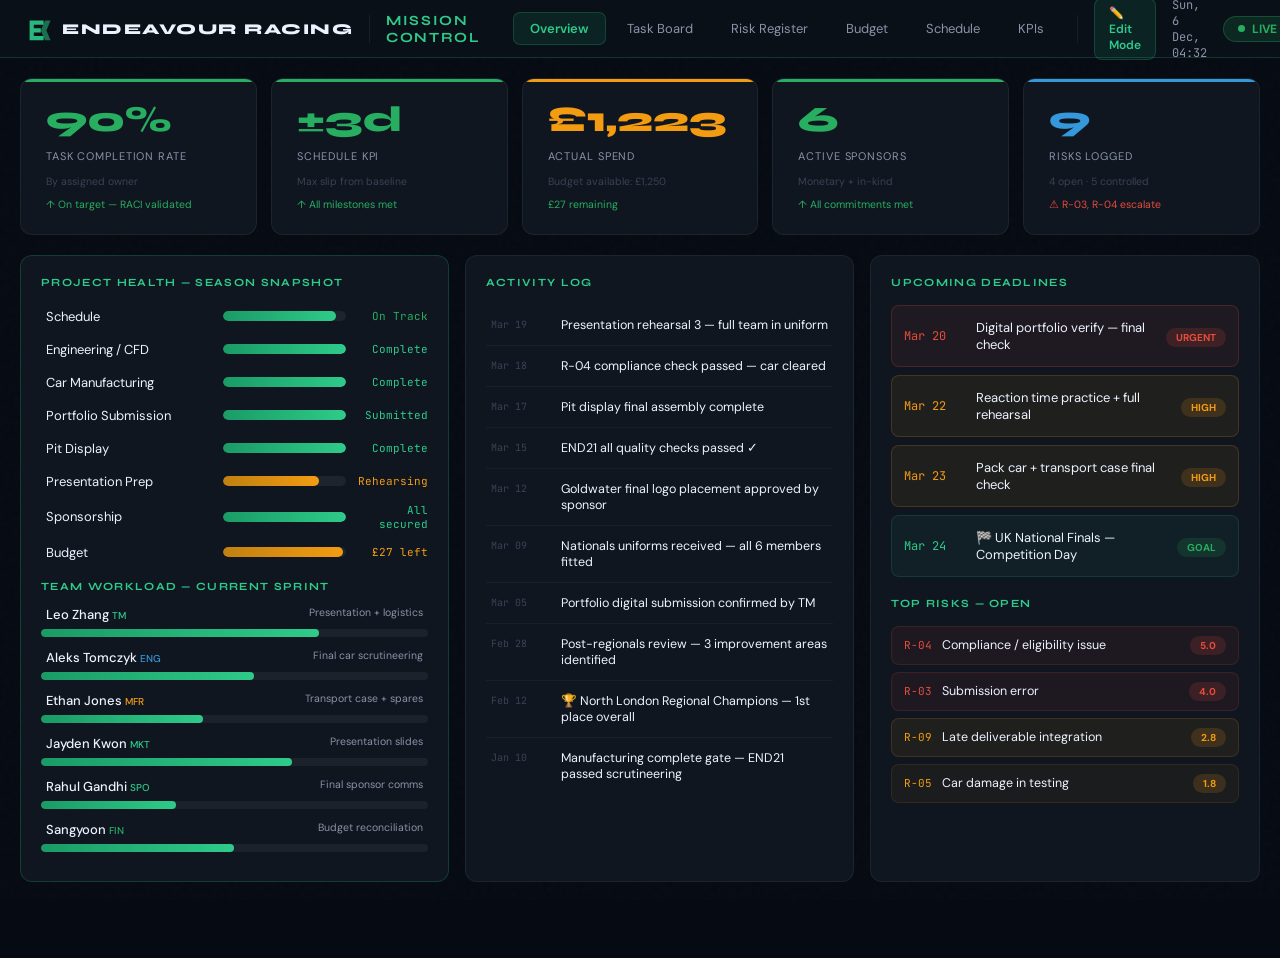
==== index.html @ 79a72d79 "Initial commit: Mission Control dashboard for Endeavour Racing" ====
<!DOCTYPE html>
<html lang="en">
<head>
<meta charset="UTF-8">
<meta name="viewport" content="width=device-width, initial-scale=1.0">
<meta name="description" content="Mission Control dashboard for Endeavour Racing — project management, task board, risk register, budget, and KPI tracking.">
<title>Mission Control — Endeavour Racing</title>
<link href="https://fonts.googleapis.com/css2?family=Syne:wght@400;600;700;800&family=JetBrains+Mono:wght@400;500;600&family=DM+Sans:wght@300;400;500&display=swap" rel="stylesheet">
<style>
  :root {
    --bg:#060a12;--bg2:#0a1018;--bg3:#0f1620;--bg4:#131e2a;
    --teal:#2ecb8a;--teal2:#1a9b66;--teal3:#0d6644;
    --dim:rgba(46,203,138,0.1);--glow:rgba(46,203,138,0.22);
    --border:rgba(46,203,138,0.2);--b2:rgba(255,255,255,0.06);
    --white:#edf2ff;--grey:#8a93a8;--grey2:#3a4255;
    --red:#e74c3c;--yellow:#f39c12;--green:#27ae60;--blue:#3498db;
    --mono:'JetBrains Mono',monospace;
    --edit-bg:rgba(46,203,138,0.06);
    --edit-border:rgba(46,203,138,0.25);
  }
  *{margin:0;padding:0;box-sizing:border-box}
  body{background:var(--bg);font-family:'DM Sans',sans-serif;color:var(--white);min-height:100vh;overflow-x:hidden}

  /* ── NOISE ── */
  body::before{content:'';position:fixed;inset:0;background:url("data:image/svg+xml,%3Csvg viewBox='0 0 200 200' xmlns='http://www.w3.org/2000/svg'%3E%3Cfilter id='n'%3E%3CfeTurbulence type='fractalNoise' baseFrequency='0.8' numOctaves='4'/%3E%3C/filter%3E%3Crect width='100%25' height='100%25' filter='url(%23n)' opacity='0.018'/%3E%3C/svg%3E");pointer-events:none;z-index:0}

  /* ── TOP BAR ── */
  .topbar{position:fixed;top:0;left:0;right:0;z-index:200;height:58px;background:var(--bg2);border-bottom:1px solid var(--border);display:flex;align-items:center;padding:0 24px;gap:16px}
  .logo{display:flex;align-items:center;gap:10px;font-family:'Syne',sans-serif;font-weight:800;font-size:15px;letter-spacing:.1em;color:var(--white);text-transform:uppercase;flex-shrink:0}
  .logo svg{width:28px;height:28px}
  .divider{width:1px;height:28px;background:var(--b2);flex-shrink:0}
  .mc-title{font-family:'Syne',sans-serif;font-size:14px;font-weight:700;color:var(--teal);letter-spacing:.12em;text-transform:uppercase}
  .spacer{flex:1}
  .live-badge{display:flex;align-items:center;gap:7px;background:rgba(39,174,96,0.15);border:1px solid rgba(39,174,96,0.3);border-radius:20px;padding:4px 14px;font-size:12px;font-weight:700;color:#27ae60}
  .live-dot{width:7px;height:7px;border-radius:50%;background:#27ae60;animation:pulse 1.4s infinite}
  @keyframes pulse{0%,100%{opacity:1;transform:scale(1)}50%{opacity:.5;transform:scale(1.3)}}
  .edit-toggle{display:flex;align-items:center;gap:8px;background:rgba(46,203,138,0.1);border:1px solid var(--border);border-radius:8px;padding:6px 14px;cursor:pointer;font-size:12px;font-weight:600;color:var(--teal);transition:all .2s}
  .edit-toggle:hover{background:rgba(46,203,138,0.2)}
  .edit-toggle.active{background:rgba(46,203,138,0.25);border-color:var(--teal)}
  .clock{font-family:var(--mono);font-size:12px;color:var(--grey)}

  /* tab nav */
  .tabs{display:flex;gap:4px}
  .tab{padding:7px 16px;border-radius:7px;border:1px solid transparent;background:none;color:var(--grey);font-family:'DM Sans',sans-serif;font-size:13px;cursor:pointer;transition:all .18s;white-space:nowrap}
  .tab.active{background:var(--dim);border-color:var(--border);color:var(--teal);font-weight:600}
  .tab:hover:not(.active){color:var(--white)}

  /* ── MAIN ── */
  .main{margin-top:58px;padding:20px;min-height:calc(100vh - 58px);position:relative;z-index:1}
  .panel{display:none}
  .panel.active{display:block}

  /* ── CARD ── */
  .card{background:var(--bg3);border:1px solid var(--b2);border-radius:12px;padding:20px}
  .card.hl{border-color:var(--border)}
  .card-title{font-family:'Syne',sans-serif;font-size:11px;font-weight:700;letter-spacing:.12em;text-transform:uppercase;color:var(--teal);margin-bottom:16px}

  /* ── EDITABLE FIELDS ── */
  .editable{outline:none;transition:background .15s,border-color .15s;border-radius:4px;padding:2px 4px;border:1px solid transparent}
  body.edit-mode .editable{background:var(--edit-bg);border-color:var(--edit-border);cursor:text}
  body.edit-mode .editable:focus{background:rgba(46,203,138,0.12);border-color:var(--teal);box-shadow:0 0 0 2px rgba(46,203,138,0.15)}
  .editable:empty:before{content:attr(data-placeholder);opacity:.35;pointer-events:none}

  /* ── KPI CARDS ── */
  .kpi-strip{display:grid;grid-template-columns:repeat(5,1fr);gap:14px;margin-bottom:20px}
  .kpi{background:var(--bg3);border:1px solid var(--b2);border-radius:12px;padding:20px;position:relative;overflow:hidden}
  .kpi::before{content:'';position:absolute;top:0;left:0;right:0;height:3px;background:var(--teal)}
  .kpi.warn::before{background:var(--yellow)}
  .kpi.alert::before{background:var(--red)}
  .kpi.ok::before{background:var(--green)}
  .kpi.blue::before{background:var(--blue)}
  .kpi-val{font-family:'Syne',sans-serif;font-size:clamp(28px,2.8vw,40px);font-weight:800;color:var(--teal);line-height:1}
  .kpi.warn .kpi-val{color:var(--yellow)}
  .kpi.alert .kpi-val{color:var(--red)}
  .kpi.ok .kpi-val{color:var(--green)}
  .kpi.blue .kpi-val{color:var(--blue)}
  .kpi-label{font-size:11px;color:var(--grey);text-transform:uppercase;letter-spacing:.08em;margin-top:5px}
  .kpi-sub{font-size:10.5px;color:var(--grey2);margin-top:6px}
  .kpi-trend{font-size:10.5px;margin-top:4px}
  .up{color:var(--green)}.down{color:var(--red)}

  /* ── OVERVIEW GRID ── */
  .ov-grid{display:grid;grid-template-columns:1.1fr 1fr 1fr;gap:16px}

  /* progress row */
  .prog-row{display:flex;align-items:center;gap:12px;margin-bottom:10px}
  .prog-label{font-size:13px;color:var(--white);width:170px;flex-shrink:0}
  .prog-track{flex:1;height:10px;background:rgba(255,255,255,0.06);border-radius:5px;overflow:hidden}
  .prog-fill{height:100%;border-radius:5px;background:linear-gradient(90deg,var(--teal2),var(--teal));transition:width .3s}
  .prog-fill.warn{background:linear-gradient(90deg,#c08010,var(--yellow))}
  .prog-fill.full{background:linear-gradient(90deg,var(--teal2),var(--teal))}
  .prog-val{font-family:var(--mono);font-size:11px;color:var(--teal);width:70px;text-align:right;flex-shrink:0}

  /* activity log */
  .log-entry{display:flex;gap:12px;padding:9px 0;border-bottom:1px solid rgba(255,255,255,0.04)}
  .log-entry:last-child{border-bottom:none}
  .log-date{font-family:var(--mono);font-size:10px;color:var(--grey2);width:58px;flex-shrink:0;margin-top:1px}
  .log-text{font-size:12.5px;color:var(--white)}

  /* workload */
  .wl-row{margin-bottom:9px}
  .wl-top{display:flex;justify-content:space-between;margin-bottom:3px}
  .wl-name{font-size:13px;color:var(--white);font-weight:500}
  .wl-task{font-size:10.5px;color:var(--grey)}
  .wl-bar{height:8px;background:rgba(255,255,255,0.05);border-radius:4px;overflow:hidden}
  .wl-fill{height:100%;border-radius:4px;background:linear-gradient(90deg,var(--teal2),var(--teal))}

  /* ── TASK BOARD ── */
  .task-board{display:grid;grid-template-columns:repeat(4,1fr);gap:14px}
  .col-head{display:flex;align-items:center;gap:9px;margin-bottom:12px}
  .col-dot{width:9px;height:9px;border-radius:50%;flex-shrink:0}
  .col-name{font-family:'Syne',sans-serif;font-size:11px;font-weight:700;letter-spacing:.1em;text-transform:uppercase;color:var(--grey)}
  .col-cnt{margin-left:auto;font-size:10px;color:var(--grey2);background:rgba(255,255,255,0.05);padding:2px 8px;border-radius:10px}
  .task-col{background:rgba(255,255,255,0.02);border-radius:10px;padding:14px}
  .task-card{background:var(--bg3);border:1px solid var(--b2);border-radius:8px;padding:12px 14px;margin-bottom:8px;transition:border-color .15s,transform .1s}
  .task-card:hover{border-color:var(--border);transform:translateY(-1px)}
  .task-card:last-child{margin-bottom:0}
  .task-title{font-size:13px;color:var(--white);font-weight:500;margin-bottom:7px;line-height:1.3}
  .task-meta{display:flex;align-items:center;gap:6px;flex-wrap:wrap}
  .t-tag{font-size:10px;padding:2px 8px;border-radius:20px;font-weight:600}
  .t-eng{background:rgba(52,152,219,0.15);color:#3498db}
  .t-ent{background:rgba(46,203,138,0.12);color:var(--teal)}
  .t-des{background:rgba(155,89,182,0.15);color:#9b59b6}
  .t-mfr{background:rgba(243,156,18,0.15);color:#f39c12}
  .t-pres{background:rgba(231,76,60,0.12);color:#e74c3c}
  .t-owner{font-size:10.5px;color:var(--teal)}
  .t-date{font-family:var(--mono);font-size:9.5px;color:var(--grey2)}
  .t-pri{width:7px;height:7px;border-radius:50%;margin-left:auto;flex-shrink:0}
  .p-h{background:var(--red)}.p-m{background:var(--yellow)}.p-l{background:var(--green)}

  /* add task btn */
  .add-task{display:none;width:100%;padding:9px;background:rgba(46,203,138,0.06);border:1px dashed rgba(46,203,138,0.3);border-radius:7px;color:rgba(46,203,138,0.6);font-size:12px;cursor:pointer;text-align:center;transition:all .15s;margin-top:6px}
  .add-task:hover{background:rgba(46,203,138,0.12);color:var(--teal)}
  body.edit-mode .add-task{display:block}
  body.edit-mode .task-card{cursor:pointer}
  body.edit-mode .task-card:hover::after{content:'✏️';position:absolute;top:8px;right:8px;font-size:11px}
  body.edit-mode .task-card{position:relative}

  /* ── RISK TABLE ── */
  .risk-tbl{width:100%;border-collapse:collapse;font-size:13px}
  .risk-tbl th{padding:10px 12px;text-align:left;font-family:'Syne',sans-serif;font-size:10px;letter-spacing:.1em;text-transform:uppercase;color:var(--grey);border-bottom:1px solid var(--border)}
  .risk-tbl td{padding:11px 12px;border-bottom:1px solid rgba(255,255,255,0.04);vertical-align:middle}
  .risk-tbl tr:last-child td{border-bottom:none}
  .risk-tbl tr:hover td{background:rgba(255,255,255,0.02)}
  .rpill{display:inline-flex;align-items:center;padding:3px 10px;border-radius:20px;font-size:11px;font-weight:700}
  .rh{background:rgba(231,76,60,0.15);color:var(--red)}
  .rm{background:rgba(243,156,18,0.15);color:var(--yellow)}
  .rl{background:rgba(39,174,96,0.15);color:var(--green)}
  .spill{font-size:10.5px;padding:3px 9px;border-radius:20px;font-weight:600}
  .sc{background:rgba(39,174,96,0.12);color:var(--green)}
  .sm{background:rgba(243,156,18,0.12);color:var(--yellow)}
  .so{background:rgba(231,76,60,0.12);color:var(--red)}
  .risk-tbl td.owner{font-size:12px;color:var(--white)}
  .risk-tbl td.desc{font-size:11.5px;color:var(--grey)}

  /* ── BUDGET ── */
  .budget-grid{display:grid;grid-template-columns:1fr 1fr;gap:16px}
  .bud-tbl{width:100%;border-collapse:collapse;font-size:13px}
  .bud-tbl th{padding:9px 10px;text-align:left;font-family:'Syne',sans-serif;font-size:10px;letter-spacing:.1em;text-transform:uppercase;color:var(--grey);border-bottom:1px solid var(--border)}
  .bud-tbl td{padding:10px 10px;border-bottom:1px solid rgba(255,255,255,0.04);color:var(--white)}
  .bud-tbl tr:last-child td{border-bottom:none}
  .bud-tbl tr:hover td{background:rgba(255,255,255,0.02)}
  .bud-tbl .mono{font-family:var(--mono);font-size:12px}
  .bar-t{height:9px;background:rgba(255,255,255,0.05);border-radius:4px;overflow:hidden;margin-top:5px}
  .bar-f{height:100%;border-radius:4px;background:linear-gradient(90deg,var(--teal2),var(--teal))}

  /* sponsor cards */
  .spon-grid{display:grid;grid-template-columns:1fr 1fr 1fr;gap:12px}
  .spon-card{background:rgba(255,255,255,0.04);border:1px solid var(--b2);border-radius:9px;padding:14px;display:flex;justify-content:space-between;align-items:flex-start}

  /* ── SCHEDULE ── */
  .sch-row{display:flex;align-items:center;gap:10px;margin-bottom:7px}
  .sch-label{font-size:12px;color:var(--grey);width:180px;flex-shrink:0;text-align:right}
  .sch-track{flex:1;height:16px;background:rgba(255,255,255,0.04);border-radius:5px;position:relative;overflow:visible}
  .sch-bar{height:100%;border-radius:5px;position:absolute;top:0;display:flex;align-items:center;padding:0 7px}
  .sch-bar-txt{font-size:9.5px;color:rgba(0,0,0,0.65);font-weight:700;white-space:nowrap;overflow:hidden}
  .sch-now{position:absolute;top:0;bottom:0;width:2px;background:rgba(231,76,60,0.8);z-index:10}
  .sch-now::before{content:'TODAY';position:absolute;top:-16px;left:3px;font-size:8px;color:var(--red);font-weight:700;font-family:var(--mono)}
  .ms-dot{position:absolute;top:50%;transform:translate(-50%,-50%);width:11px;height:11px;border-radius:50%;z-index:5;border:2px solid var(--bg)}
  .month-strip{display:flex;padding-left:190px;margin-bottom:6px;margin-top:2px}
  .m-lbl{flex:1;font-size:9.5px;color:var(--grey2);text-align:center}

  /* milestone row */
  .ms-strip{display:grid;grid-template-columns:repeat(5,1fr);gap:12px;margin-top:16px}
  .ms-card{text-align:center;padding:14px;background:var(--bg3);border:1px solid var(--b2);border-radius:10px;border-top:3px solid var(--teal)}
  .ms-card.done{border-top-color:var(--green)}
  .ms-card.now{border-top-color:var(--yellow);background:rgba(243,156,18,0.05)}
  .ms-label{font-size:9.5px;color:var(--teal);font-weight:700;letter-spacing:.1em;text-transform:uppercase}
  .ms-card.done .ms-label{color:var(--green)}
  .ms-card.now .ms-label{color:var(--yellow)}
  .ms-date{font-family:'Syne',sans-serif;font-size:18px;font-weight:800;color:var(--white);margin-top:4px}
  .ms-sub{font-size:10px;color:var(--grey);margin-top:3px}

  /* KPI detail */
  .kpi-det-grid{display:grid;grid-template-columns:1fr 1fr 1fr;gap:14px;margin-bottom:16px}
  .kpi-det{background:var(--bg3);border:1px solid var(--b2);border-radius:12px;padding:20px}

  /* SMART grid */
  .smart-grid{display:grid;grid-template-columns:repeat(5,1fr);gap:10px}
  .smart-card{text-align:center;padding:16px 10px;background:rgba(46,203,138,0.06);border-radius:9px;border:1px solid var(--border)}
  .smart-letter{font-family:'Syne',sans-serif;font-size:30px;font-weight:800;color:var(--teal)}

  /* scrollbar */
  ::-webkit-scrollbar{width:4px}
  ::-webkit-scrollbar-track{background:transparent}
  ::-webkit-scrollbar-thumb{background:var(--grey2);border-radius:2px}

  /* edit mode indicator */
  .edit-banner{display:none;position:fixed;bottom:0;left:0;right:0;z-index:300;background:rgba(46,203,138,0.18);border-top:1px solid var(--border);padding:10px 24px;font-size:12px;color:var(--teal);font-weight:600;text-align:center}
  body.edit-mode .edit-banner{display:block}

  /* modal */
  .modal-backdrop{display:none;position:fixed;inset:0;background:rgba(0,0,0,0.7);z-index:500;align-items:center;justify-content:center}
  .modal-backdrop.open{display:flex}
  .modal{background:var(--bg3);border:1px solid var(--border);border-radius:14px;padding:28px;width:500px;max-width:90vw}
  .modal h3{font-family:'Syne',sans-serif;font-size:18px;font-weight:800;margin-bottom:20px;color:var(--white)}
  .modal label{display:block;font-size:11px;color:var(--grey);text-transform:uppercase;letter-spacing:.1em;margin-bottom:5px;margin-top:14px}
  .modal input,.modal select,.modal textarea{width:100%;background:rgba(255,255,255,0.06);border:1px solid var(--b2);border-radius:7px;color:var(--white);padding:10px 12px;font-size:13px;font-family:'DM Sans',sans-serif;outline:none;transition:border-color .15s}
  .modal input:focus,.modal select:focus,.modal textarea:focus{border-color:var(--teal)}
  .modal select option{background:var(--bg3)}
  .modal-btns{display:flex;gap:10px;margin-top:22px;justify-content:flex-end}
  .btn{padding:9px 20px;border-radius:8px;font-size:13px;font-weight:600;cursor:pointer;border:none;transition:all .18s}
  .btn-teal{background:rgba(46,203,138,0.2);border:1px solid var(--border);color:var(--teal)}
  .btn-teal:hover{background:rgba(46,203,138,0.35)}
  .btn-grey{background:rgba(255,255,255,0.06);border:1px solid var(--b2);color:var(--grey)}
  .btn-grey:hover{color:var(--white)}
  .btn-red{background:rgba(231,76,60,0.12);border:1px solid rgba(231,76,60,0.25);color:var(--red)}
  .btn-red:hover{background:rgba(231,76,60,0.25)}

  @keyframes fadeIn{from{opacity:0;transform:translateY(8px)}to{opacity:1;transform:translateY(0)}}
  .panel.active{animation:fadeIn .22s ease}
</style>
</head>
<body>

<!-- ── TOP BAR ── -->
<div class="topbar">
  <div class="logo">
    <svg viewBox="0 0 40 40" fill="none"><path d="M8 8 L28 8 L28 14 L14 14 L14 19 L24 19 L24 25 L14 25 L14 30 L28 30 L28 36 L8 36 Z" fill="#2ecb8a" opacity=".9"/><path d="M30 8 L38 8 L32 22 L38 36 L30 36 L24 22 Z" fill="#2ecb8a" opacity=".5"/></svg>
    Endeavour Racing
  </div>
  <div class="divider"></div>
  <div class="mc-title">Mission Control</div>
  <div class="spacer"></div>
  <div class="tabs">
    <button class="tab active" onclick="showPanel('overview',this)">Overview</button>
    <button class="tab" onclick="showPanel('tasks',this)">Task Board</button>
    <button class="tab" onclick="showPanel('risks',this)">Risk Register</button>
    <button class="tab" onclick="showPanel('budget',this)">Budget</button>
    <button class="tab" onclick="showPanel('schedule',this)">Schedule</button>
    <button class="tab" onclick="showPanel('kpis',this)">KPIs</button>
  </div>
  <div class="divider"></div>
  <div class="edit-toggle" id="editToggle" onclick="toggleEdit()">✏️ Edit Mode</div>
  <div class="clock" id="clock">—</div>
  <div class="live-badge"><div class="live-dot"></div> LIVE</div>
</div>

<!-- ── MAIN ── -->
<div class="main">

<!-- ═══ OVERVIEW ═══ -->
<div class="panel active" id="panel-overview">

  <!-- KPI strip -->
  <div class="kpi-strip">
    <div class="kpi ok">
      <div class="kpi-val editable" contenteditable="false" data-placeholder="90%">90%</div>
      <div class="kpi-label editable" contenteditable="false" data-placeholder="KPI name">Task Completion Rate</div>
      <div class="kpi-sub editable" contenteditable="false" data-placeholder="sub-detail">By assigned owner</div>
      <div class="kpi-trend up editable" contenteditable="false">↑ On target — RACI validated</div>
    </div>
    <div class="kpi ok">
      <div class="kpi-val editable" contenteditable="false" data-placeholder="±3d">±3d</div>
      <div class="kpi-label editable" contenteditable="false">Schedule KPI</div>
      <div class="kpi-sub editable" contenteditable="false">Max slip from baseline</div>
      <div class="kpi-trend up editable" contenteditable="false">↑ All milestones met</div>
    </div>
    <div class="kpi warn">
      <div class="kpi-val editable" contenteditable="false">£1,223</div>
      <div class="kpi-label editable" contenteditable="false">Actual Spend</div>
      <div class="kpi-sub editable" contenteditable="false">Budget available: £1,250</div>
      <div class="kpi-trend up editable" contenteditable="false">£27 remaining</div>
    </div>
    <div class="kpi ok">
      <div class="kpi-val editable" contenteditable="false">6</div>
      <div class="kpi-label editable" contenteditable="false">Active Sponsors</div>
      <div class="kpi-sub editable" contenteditable="false">Monetary + in-kind</div>
      <div class="kpi-trend up editable" contenteditable="false">↑ All commitments met</div>
    </div>
    <div class="kpi blue">
      <div class="kpi-val editable" contenteditable="false">9</div>
      <div class="kpi-label editable" contenteditable="false">Risks Logged</div>
      <div class="kpi-sub editable" contenteditable="false">4 open · 5 controlled</div>
      <div class="kpi-trend down editable" contenteditable="false">⚠ R-03, R-04 escalate</div>
    </div>
  </div>

  <div class="ov-grid">

    <!-- Project health -->
    <div class="card hl">
      <div class="card-title">Project Health — Season Snapshot</div>
      <div class="prog-row"><div class="prog-label editable" contenteditable="false">Schedule</div><div class="prog-track"><div class="prog-fill" style="width:92%"></div></div><div class="prog-val" style="color:var(--green)">On Track</div></div>
      <div class="prog-row"><div class="prog-label editable" contenteditable="false">Engineering / CFD</div><div class="prog-track"><div class="prog-fill" style="width:100%"></div></div><div class="prog-val">Complete</div></div>
      <div class="prog-row"><div class="prog-label editable" contenteditable="false">Car Manufacturing</div><div class="prog-track"><div class="prog-fill" style="width:100%"></div></div><div class="prog-val">Complete</div></div>
      <div class="prog-row"><div class="prog-label editable" contenteditable="false">Portfolio Submission</div><div class="prog-track"><div class="prog-fill" style="width:100%"></div></div><div class="prog-val">Submitted</div></div>
      <div class="prog-row"><div class="prog-label editable" contenteditable="false">Pit Display</div><div class="prog-track"><div class="prog-fill" style="width:100%"></div></div><div class="prog-val">Complete</div></div>
      <div class="prog-row"><div class="prog-label editable" contenteditable="false">Presentation Prep</div><div class="prog-track"><div class="prog-fill warn" style="width:78%"></div></div><div class="prog-val" style="color:var(--yellow)">Rehearsing</div></div>
      <div class="prog-row"><div class="prog-label editable" contenteditable="false">Sponsorship</div><div class="prog-track"><div class="prog-fill" style="width:100%"></div></div><div class="prog-val">All secured</div></div>
      <div class="prog-row"><div class="prog-label editable" contenteditable="false">Budget</div><div class="prog-track"><div class="prog-fill warn" style="width:97.8%"></div></div><div class="prog-val" style="color:var(--yellow)">£27 left</div></div>
      <div style="margin-top:16px">
        <div class="card-title" style="margin-bottom:10px">Team Workload — Current Sprint</div>
        <div class="wl-row"><div class="wl-top"><span class="wl-name editable" contenteditable="false">Leo Zhang <span style="font-size:10px;color:var(--teal)">TM</span></span><span class="wl-task editable" contenteditable="false">Presentation + logistics</span></div><div class="wl-bar"><div class="wl-fill" style="width:72%"></div></div></div>
        <div class="wl-row"><div class="wl-top"><span class="wl-name editable" contenteditable="false">Aleks Tomczyk <span style="font-size:10px;color:var(--blue)">ENG</span></span><span class="wl-task editable" contenteditable="false">Final car scrutineering</span></div><div class="wl-bar"><div class="wl-fill" style="width:55%"></div></div></div>
        <div class="wl-row"><div class="wl-top"><span class="wl-name editable" contenteditable="false">Ethan Jones <span style="font-size:10px;color:var(--yellow)">MFR</span></span><span class="wl-task editable" contenteditable="false">Transport case + spares</span></div><div class="wl-bar"><div class="wl-fill" style="width:42%"></div></div></div>
        <div class="wl-row"><div class="wl-top"><span class="wl-name editable" contenteditable="false">Jayden Kwon <span style="font-size:10px;color:var(--teal)">MKT</span></span><span class="wl-task editable" contenteditable="false">Presentation slides</span></div><div class="wl-bar"><div class="wl-fill" style="width:65%"></div></div></div>
        <div class="wl-row"><div class="wl-top"><span class="wl-name editable" contenteditable="false">Rahul Gandhi <span style="font-size:10px;color:var(--teal)">SPO</span></span><span class="wl-task editable" contenteditable="false">Final sponsor comms</span></div><div class="wl-bar"><div class="wl-fill" style="width:35%"></div></div></div>
        <div class="wl-row"><div class="wl-top"><span class="wl-name editable" contenteditable="false">Sangyoon <span style="font-size:10px;color:var(--green)">FIN</span></span><span class="wl-task editable" contenteditable="false">Budget reconciliation</span></div><div class="wl-bar"><div class="wl-fill" style="width:50%"></div></div></div>
      </div>
    </div>

    <!-- Activity Log -->
    <div class="card">
      <div style="display:flex;align-items:center;justify-content:space-between;margin-bottom:16px">
        <div class="card-title" style="margin-bottom:0">Activity Log</div>
        <button class="btn btn-teal" onclick="addLogEntry()" id="addLogBtn" style="display:none;padding:5px 12px;font-size:11px">+ Add Entry</button>
      </div>
      <div id="logEntries">
        <div class="log-entry"><div class="log-date editable" contenteditable="false">Mar 19</div><div class="log-text editable" contenteditable="false">Presentation rehearsal 3 — full team in uniform</div></div>
        <div class="log-entry"><div class="log-date editable" contenteditable="false">Mar 18</div><div class="log-text editable" contenteditable="false">R-04 compliance check passed — car cleared</div></div>
        <div class="log-entry"><div class="log-date editable" contenteditable="false">Mar 17</div><div class="log-text editable" contenteditable="false">Pit display final assembly complete</div></div>
        <div class="log-entry"><div class="log-date editable" contenteditable="false">Mar 15</div><div class="log-text editable" contenteditable="false">END21 all quality checks passed ✓</div></div>
        <div class="log-entry"><div class="log-date editable" contenteditable="false">Mar 12</div><div class="log-text editable" contenteditable="false">Goldwater final logo placement approved by sponsor</div></div>
        <div class="log-entry"><div class="log-date editable" contenteditable="false">Mar 09</div><div class="log-text editable" contenteditable="false">Nationals uniforms received — all 6 members fitted</div></div>
        <div class="log-entry"><div class="log-date editable" contenteditable="false">Mar 05</div><div class="log-text editable" contenteditable="false">Portfolio digital submission confirmed by TM</div></div>
        <div class="log-entry"><div class="log-date editable" contenteditable="false">Feb 28</div><div class="log-text editable" contenteditable="false">Post-regionals review — 3 improvement areas identified</div></div>
        <div class="log-entry"><div class="log-date editable" contenteditable="false">Feb 12</div><div class="log-text editable" contenteditable="false">🏆 North London Regional Champions — 1st place overall</div></div>
        <div class="log-entry"><div class="log-date editable" contenteditable="false">Jan 10</div><div class="log-text editable" contenteditable="false">Manufacturing complete gate — END21 passed scrutineering</div></div>
      </div>
    </div>

    <!-- Upcoming + Recent risks -->
    <div class="card">
      <div class="card-title">Upcoming Deadlines</div>
      <div style="display:flex;flex-direction:column;gap:8px;margin-bottom:20px" id="deadlines">
        <div style="display:flex;align-items:center;gap:12px;padding:10px 12px;background:rgba(231,76,60,0.08);border:1px solid rgba(231,76,60,0.2);border-radius:8px">
          <div style="font-family:var(--mono);font-size:12px;color:var(--red);width:55px;flex-shrink:0">Mar 20</div>
          <div class="editable" contenteditable="false" style="font-size:13px;color:var(--white)">Digital portfolio verify — final check</div>
          <div style="margin-left:auto;flex-shrink:0"><span class="rpill rh" style="font-size:10px">URGENT</span></div>
        </div>
        <div style="display:flex;align-items:center;gap:12px;padding:10px 12px;background:rgba(243,156,18,0.07);border:1px solid rgba(243,156,18,0.18);border-radius:8px">
          <div style="font-family:var(--mono);font-size:12px;color:var(--yellow);width:55px;flex-shrink:0">Mar 22</div>
          <div class="editable" contenteditable="false" style="font-size:13px;color:var(--white)">Reaction time practice + full rehearsal</div>
          <div style="margin-left:auto;flex-shrink:0"><span class="rpill rm" style="font-size:10px">HIGH</span></div>
        </div>
        <div style="display:flex;align-items:center;gap:12px;padding:10px 12px;background:rgba(243,156,18,0.07);border:1px solid rgba(243,156,18,0.18);border-radius:8px">
          <div style="font-family:var(--mono);font-size:12px;color:var(--yellow);width:55px;flex-shrink:0">Mar 23</div>
          <div class="editable" contenteditable="false" style="font-size:13px;color:var(--white)">Pack car + transport case final check</div>
          <div style="margin-left:auto;flex-shrink:0"><span class="rpill rm" style="font-size:10px">HIGH</span></div>
        </div>
        <div style="display:flex;align-items:center;gap:12px;padding:10px 12px;background:rgba(46,203,138,0.06);border:1px solid rgba(46,203,138,0.15);border-radius:8px">
          <div style="font-family:var(--mono);font-size:12px;color:var(--teal);width:55px;flex-shrink:0">Mar 24</div>
          <div class="editable" contenteditable="false" style="font-size:13px;color:var(--white)">🏁 UK National Finals — Competition Day</div>
          <div style="margin-left:auto;flex-shrink:0"><span class="rpill rl" style="font-size:10px">GOAL</span></div>
        </div>
      </div>
      <div class="card-title">Top Risks — Open</div>
      <div style="display:flex;flex-direction:column;gap:7px">
        <div style="display:flex;align-items:center;gap:10px;padding:9px 12px;background:rgba(231,76,60,0.07);border:1px solid rgba(231,76,60,0.15);border-radius:8px"><span style="font-family:var(--mono);font-size:11px;color:var(--red)">R-04</span><span style="font-size:12.5px;color:var(--white)">Compliance / eligibility issue</span><span class="rpill rh" style="margin-left:auto;font-size:10px">5.0</span></div>
        <div style="display:flex;align-items:center;gap:10px;padding:9px 12px;background:rgba(231,76,60,0.07);border:1px solid rgba(231,76,60,0.15);border-radius:8px"><span style="font-family:var(--mono);font-size:11px;color:var(--red)">R-03</span><span style="font-size:12.5px;color:var(--white)">Submission error</span><span class="rpill rh" style="margin-left:auto;font-size:10px">4.0</span></div>
        <div style="display:flex;align-items:center;gap:10px;padding:9px 12px;background:rgba(243,156,18,0.07);border:1px solid rgba(243,156,18,0.15);border-radius:8px"><span style="font-family:var(--mono);font-size:11px;color:var(--yellow)">R-09</span><span style="font-size:12.5px;color:var(--white)">Late deliverable integration</span><span class="rpill rm" style="margin-left:auto;font-size:10px">2.8</span></div>
        <div style="display:flex;align-items:center;gap:10px;padding:9px 12px;background:rgba(243,156,18,0.05);border:1px solid rgba(243,156,18,0.1);border-radius:8px"><span style="font-family:var(--mono);font-size:11px;color:var(--yellow)">R-05</span><span style="font-size:12.5px;color:var(--white)">Car damage in testing</span><span class="rpill rm" style="margin-left:auto;font-size:10px">1.8</span></div>
      </div>
    </div>
  </div>
</div>

<!-- ═══ TASK BOARD ═══ -->
<div class="panel" id="panel-tasks">
  <div style="display:flex;align-items:center;justify-content:space-between;margin-bottom:16px">
    <div style="font-family:'Syne',sans-serif;font-size:18px;font-weight:800;color:var(--white)">Task Board — Nationals Sprint</div>
    <button class="btn btn-teal" onclick="openTaskModal()" id="addTaskBtn" style="display:none">+ Add Task</button>
  </div>
  <div class="task-board" id="taskBoard">
    <div class="task-col" id="col-open">
      <div class="col-head"><div class="col-dot" style="background:var(--grey2)"></div><div class="col-name">Open</div><div class="col-cnt" id="cnt-open">3</div></div>
      <div class="task-card" onclick="editTask(this)"><div class="task-title editable" contenteditable="false">Reaction time practice session</div><div class="task-meta"><span class="t-tag t-eng">Racing</span><span class="t-owner editable" contenteditable="false">All</span><span class="t-date editable" contenteditable="false">Mar 22</span><div class="t-pri p-h"></div></div></div>
      <div class="task-card" onclick="editTask(this)"><div class="task-title editable" contenteditable="false">Uniform ironing + pack for nationals</div><div class="task-meta"><span class="t-tag t-ent">Enterprise</span><span class="t-owner editable" contenteditable="false">Leo</span><span class="t-date editable" contenteditable="false">Mar 23</span><div class="t-pri p-m"></div></div></div>
      <div class="task-card" onclick="editTask(this)"><div class="task-title editable" contenteditable="false">Judges Q&A preparation — all sections</div><div class="task-meta"><span class="t-tag t-pres">Presentation</span><span class="t-owner editable" contenteditable="false">All</span><span class="t-date editable" contenteditable="false">Mar 23</span><div class="t-pri p-h"></div></div></div>
      <button class="add-task" onclick="addTask('open')">+ Add task</button>
    </div>
    <div class="task-col" id="col-progress">
      <div class="col-head"><div class="col-dot" style="background:var(--yellow)"></div><div class="col-name">In Progress</div><div class="col-cnt" id="cnt-progress">5</div></div>
      <div class="task-card" onclick="editTask(this)" style="border-color:rgba(243,156,18,0.25)"><div class="task-title editable" contenteditable="false">Presentation full-team rehearsal × 3</div><div class="task-meta"><span class="t-tag t-pres">Presentation</span><span class="t-owner editable" contenteditable="false">All</span><span class="t-date editable" contenteditable="false">Mar 22</span><div class="t-pri p-h"></div></div></div>
      <div class="task-card" onclick="editTask(this)" style="border-color:rgba(243,156,18,0.25)"><div class="task-title editable" contenteditable="false">Car transport case prep + foam insert</div><div class="task-meta"><span class="t-tag t-mfr">Manufacturing</span><span class="t-owner editable" contenteditable="false">Ethan</span><span class="t-date editable" contenteditable="false">Mar 22</span><div class="t-pri p-h"></div></div></div>
      <div class="task-card" onclick="editTask(this)" style="border-color:rgba(243,156,18,0.25)"><div class="task-title editable" contenteditable="false">Pit display final assembly + photos</div><div class="task-meta"><span class="t-tag t-des">Design</span><span class="t-owner editable" contenteditable="false">Jayden</span><span class="t-date editable" contenteditable="false">Mar 21</span><div class="t-pri p-m"></div></div></div>
      <div class="task-card" onclick="editTask(this)" style="border-color:rgba(243,156,18,0.25)"><div class="task-title editable" contenteditable="false">Final sponsor assets signed off</div><div class="task-meta"><span class="t-tag t-ent">Enterprise</span><span class="t-owner editable" contenteditable="false">Rahul</span><span class="t-date editable" contenteditable="false">Mar 20</span><div class="t-pri p-l"></div></div></div>
      <div class="task-card" onclick="editTask(this)" style="border-color:rgba(243,156,18,0.25)"><div class="task-title editable" contenteditable="false">Budget final reconciliation</div><div class="task-meta"><span class="t-tag t-ent">Finance</span><span class="t-owner editable" contenteditable="false">Sangyoon</span><span class="t-date editable" contenteditable="false">Mar 20</span><div class="t-pri p-l"></div></div></div>
      <button class="add-task" onclick="addTask('progress')">+ Add task</button>
    </div>
    <div class="task-col" id="col-review">
      <div class="col-head"><div class="col-dot" style="background:var(--blue)"></div><div class="col-name">Review</div><div class="col-cnt" id="cnt-review">2</div></div>
      <div class="task-card" onclick="editTask(this)" style="border-color:rgba(52,152,219,0.25)"><div class="task-title editable" contenteditable="false">END21 scrutineering checklist — all dimensions</div><div class="task-meta"><span class="t-tag t-eng">Engineering</span><span class="t-owner editable" contenteditable="false">Aleks</span><span class="t-date editable" contenteditable="false">Mar 20</span><div class="t-pri p-h"></div></div></div>
      <div class="task-card" onclick="editTask(this)" style="border-color:rgba(52,152,219,0.25)"><div class="task-title editable" contenteditable="false">Digital portfolio submission verify</div><div class="task-meta"><span class="t-tag t-ent">Enterprise</span><span class="t-owner editable" contenteditable="false">Leo</span><span class="t-date editable" contenteditable="false">Mar 19</span><div class="t-pri p-h"></div></div></div>
      <button class="add-task" onclick="addTask('review')">+ Add task</button>
    </div>
    <div class="task-col" id="col-done">
      <div class="col-head"><div class="col-dot" style="background:var(--green)"></div><div class="col-name">Done</div><div class="col-cnt" id="cnt-done">14</div></div>
      <div class="task-card" onclick="editTask(this)" style="opacity:.6"><div class="task-title editable" contenteditable="false">Portfolio print + bind — both copies</div><div class="task-meta"><span class="t-tag t-ent">Enterprise</span><span class="t-owner editable" contenteditable="false">Leo</span></div></div>
      <div class="task-card" onclick="editTask(this)" style="opacity:.6"><div class="task-title editable" contenteditable="false">END21 CNC car body complete</div><div class="task-meta"><span class="t-tag t-mfr">MFR</span><span class="t-owner editable" contenteditable="false">Ethan</span></div></div>
      <div class="task-card" onclick="editTask(this)" style="opacity:.6"><div class="task-title editable" contenteditable="false">CFD END21 analysis — 21 iterations</div><div class="task-meta"><span class="t-tag t-eng">Eng</span><span class="t-owner editable" contenteditable="false">Aleks</span></div></div>
      <div class="task-card" onclick="editTask(this)" style="opacity:.6"><div class="task-title editable" contenteditable="false">Goldwater logo placement approved</div><div class="task-meta"><span class="t-tag t-ent">Sponsor</span><span class="t-owner editable" contenteditable="false">Rahul</span></div></div>
      <div class="task-card" onclick="editTask(this)" style="opacity:.6"><div class="task-title editable" contenteditable="false">Nylon-12 SLS wings received + fitted</div><div class="task-meta"><span class="t-tag t-mfr">MFR</span><span class="t-owner editable" contenteditable="false">Ethan</span></div></div>
      <div class="task-card" onclick="editTask(this)" style="opacity:.6"><div class="task-title editable" contenteditable="false">Regional competition — 1st place 🏆</div><div class="task-meta"><span class="t-tag t-eng">Racing</span><span class="t-owner editable" contenteditable="false">All</span></div></div>
      <div class="task-card" onclick="editTask(this)" style="opacity:.6"><div class="task-title editable" contenteditable="false">3DPrintUK wings ordered + delivered</div><div class="task-meta"><span class="t-tag t-mfr">MFR</span><span class="t-owner editable" contenteditable="false">Ethan</span></div></div>
      <button class="add-task" onclick="addTask('done')">+ Add task</button>
    </div>
  </div>
</div>

<!-- ═══ RISK REGISTER ═══ -->
<div class="panel" id="panel-risks">
  <div style="display:flex;align-items:center;justify-content:space-between;margin-bottom:16px">
    <div style="font-family:'Syne',sans-serif;font-size:18px;font-weight:800;color:var(--white)">Risk Register — Live Control System</div>
    <div style="display:flex;gap:8px;align-items:center">
      <span style="font-size:12px;color:var(--grey)">Escalate threshold: ≥3.1 · Updated weekly + at gates</span>
      <button class="btn btn-teal" onclick="openRiskModal()" id="addRiskBtn" style="display:none">+ Add Risk</button>
    </div>
  </div>
  <div class="card" style="padding:0;overflow:hidden">
    <table class="risk-tbl">
      <thead><tr><th style="width:60px">ID</th><th style="width:220px">Risk</th><th style="width:90px">Threat</th><th style="width:100px">Priority</th><th>Trigger</th><th>Control Action</th><th style="width:130px">Owner</th><th style="width:110px">Status</th></tr></thead>
      <tbody id="riskTable">
        <tr><td style="font-family:var(--mono);color:var(--teal);font-size:12px" class="editable" contenteditable="false">R-01</td><td class="editable" contenteditable="false" style="font-weight:500">Manufacturing delay</td><td><span class="rpill rh">3.2 HIGH</span></td><td style="color:var(--red);font-size:12px;font-weight:700">ESCALATE</td><td class="desc editable" contenteditable="false">No supplier confirm by agreed date</td><td class="desc editable" contenteditable="false">Switch backup supplier; simplify part if needed</td><td class="owner editable" contenteditable="false">Head of Eng</td><td><span class="spill sc">Controlled</span></td></tr>
        <tr><td style="font-family:var(--mono);color:var(--teal);font-size:12px" class="editable" contenteditable="false">R-02</td><td class="editable" contenteditable="false" style="font-weight:500">Manufacturing tolerance error</td><td><span class="rpill rm">3.0 MED</span></td><td style="color:var(--yellow);font-size:12px;font-weight:700">MITIGATE</td><td class="desc editable" contenteditable="false">Part fails inspection check</td><td class="desc editable" contenteditable="false">Reprint/remachine with verified settings; tighten checks</td><td class="owner editable" contenteditable="false">Head of Eng</td><td><span class="spill sm">Monitored</span></td></tr>
        <tr><td style="font-family:var(--mono);color:var(--teal);font-size:12px" class="editable" contenteditable="false">R-03</td><td class="editable" contenteditable="false" style="font-weight:500">Submission error</td><td><span class="rpill rh">4.0 HIGH</span></td><td style="color:var(--red);font-size:12px;font-weight:700">ESCALATE</td><td class="desc editable" contenteditable="false">File rejected or missing requirement</td><td class="desc editable" contenteditable="false">Correct and resubmit same day via checklist</td><td class="owner editable" contenteditable="false">Team Manager</td><td><span class="spill sm">Monitored</span></td></tr>
        <tr><td style="font-family:var(--mono);color:var(--teal);font-size:12px" class="editable" contenteditable="false">R-04</td><td class="editable" contenteditable="false" style="font-weight:500">Compliance / eligibility issue</td><td><span class="rpill rh">5.0 HIGH</span></td><td style="color:var(--red);font-size:12px;font-weight:700">ESCALATE</td><td class="desc editable" contenteditable="false">Rule ambiguity or non-compliant feature flagged</td><td class="desc editable" contenteditable="false">Freeze change; verify against regs; compliant alternative</td><td class="owner editable" contenteditable="false">Team Manager</td><td><span class="spill so">Open</span></td></tr>
        <tr><td style="font-family:var(--mono);color:var(--teal);font-size:12px" class="editable" contenteditable="false">R-05</td><td class="editable" contenteditable="false" style="font-weight:500">Car damage in testing</td><td><span class="rpill rm">1.8 MED</span></td><td style="color:var(--yellow);font-size:12px;font-weight:600">MITIGATE</td><td class="desc editable" contenteditable="false">Structural crack or repeated run failures</td><td class="desc editable" contenteditable="false">Spare parts ready; reinforce weak point; limit high-risk tests</td><td class="owner editable" contenteditable="false">Head of Mfr</td><td><span class="spill so">Open</span></td></tr>
        <tr><td style="font-family:var(--mono);color:var(--teal);font-size:12px" class="editable" contenteditable="false">R-06</td><td class="editable" contenteditable="false" style="font-weight:500">Car damage in transit</td><td><span class="rpill rm">2.4 MED</span></td><td style="color:var(--grey);font-size:12px;font-weight:600">MITIGATE</td><td class="desc editable" contenteditable="false">Packaging check fails / transit warning</td><td class="desc editable" contenteditable="false">Hard case with foam; carry critical parts separately</td><td class="owner editable" contenteditable="false">Head of Mfr</td><td><span class="spill sc">Controlled</span></td></tr>
        <tr><td style="font-family:var(--mono);color:var(--teal);font-size:12px" class="editable" contenteditable="false">R-07</td><td class="editable" contenteditable="false" style="font-weight:500">Sponsor cash delay</td><td><span class="rpill rm">2.0 MED</span></td><td style="color:var(--grey);font-size:12px;font-weight:600">MITIGATE</td><td class="desc editable" contenteditable="false">Funds not received by planned spend date</td><td class="desc editable" contenteditable="false">Rephase spend; prioritise essentials; activate in-kind options</td><td class="owner editable" contenteditable="false">Head of Spo</td><td><span class="spill sc">Controlled</span></td></tr>
        <tr><td style="font-family:var(--mono);color:var(--teal);font-size:12px" class="editable" contenteditable="false">R-08</td><td class="editable" contenteditable="false" style="font-weight:500">Key member unavailability</td><td><span class="rpill rm">1.6 MED</span></td><td style="color:var(--yellow);font-size:12px;font-weight:600">MITIGATE</td><td class="desc editable" contenteditable="false">Missed handover / absence during critical week</td><td class="desc editable" contenteditable="false">Task reallocation; backup owner assigned in advance</td><td class="owner editable" contenteditable="false">Team Manager</td><td><span class="spill sm">Monitored</span></td></tr>
        <tr><td style="font-family:var(--mono);color:var(--teal);font-size:12px" class="editable" contenteditable="false">R-09</td><td class="editable" contenteditable="false" style="font-weight:500">Late deliverable integration</td><td><span class="rpill rm">2.8 MED</span></td><td style="color:var(--grey);font-size:12px;font-weight:600">MITIGATE</td><td class="desc editable" contenteditable="false">Milestone missed at weekly review</td><td class="desc editable" contenteditable="false">Re-plan sprint; reduce scope; assign extra support resource</td><td class="owner editable" contenteditable="false">Head of Fin</td><td><span class="spill so">Open</span></td></tr>
      </tbody>
    </table>
  </div>
  <div style="display:grid;grid-template-columns:repeat(3,1fr);gap:12px;margin-top:16px">
    <div style="background:rgba(231,76,60,0.08);border:1px solid rgba(231,76,60,0.2);border-radius:10px;padding:16px"><div style="font-family:'Syne',sans-serif;font-size:11px;font-weight:700;color:var(--red);letter-spacing:.1em;text-transform:uppercase;margin-bottom:6px">HIGH ≥3.1 — Escalate</div><div style="font-size:12.5px;color:var(--grey)">Immediate control action. Owner + deadline set. Progress tracked closely. Current: R-01, R-03, R-04</div></div>
    <div style="background:rgba(243,156,18,0.07);border:1px solid rgba(243,156,18,0.18);border-radius:10px;padding:16px"><div style="font-family:'Syne',sans-serif;font-size:11px;font-weight:700;color:var(--yellow);letter-spacing:.1em;text-transform:uppercase;margin-bottom:6px">MED 1.3–3.0 — Mitigate</div><div style="font-size:12.5px;color:var(--grey)">Named owner assigned. Reviewed routinely through build cycle. Current: R-02, R-05, R-06, R-07, R-08, R-09</div></div>
    <div style="background:rgba(39,174,96,0.07);border:1px solid rgba(39,174,96,0.18);border-radius:10px;padding:16px"><div style="font-family:'Syne',sans-serif;font-size:11px;font-weight:700;color:var(--green);letter-spacing:.1em;text-transform:uppercase;margin-bottom:6px">LOW &lt;1.3 — Monitor</div><div style="font-size:12.5px;color:var(--grey)">Low priority. Monitored and reviewed at key milestones only. None currently active.</div></div>
  </div>
</div>

<!-- ═══ BUDGET ═══ -->
<div class="panel" id="panel-budget">
  <div style="display:flex;align-items:center;justify-content:space-between;margin-bottom:16px">
    <div style="font-family:'Syne',sans-serif;font-size:18px;font-weight:800;color:var(--white)">Budget &amp; Sponsorship</div>
    <div style="font-size:12px;color:var(--grey)">Phase-based release · PERT 3-point estimates · evidence-led updates</div>
  </div>
  <div style="display:grid;grid-template-columns:1.1fr 1fr 1fr;gap:16px">
    <div class="card" style="padding:0;overflow:hidden">
      <table class="bud-tbl">
        <thead><tr><th>Item</th><th>WBS Branch</th><th>Budgeted</th><th>Actual</th><th>Δ</th></tr></thead>
        <tbody id="budgetTable">
          <tr><td class="editable" contenteditable="false">Pit display + build</td><td style="font-size:11px;color:var(--grey)" class="editable" contenteditable="false">Presentation</td><td class="mono editable" contenteditable="false">£248.00</td><td class="mono editable" contenteditable="false" style="color:var(--green)">£231.67</td><td class="mono" style="color:var(--green)">-£16.33</td></tr>
          <tr><td class="editable" contenteditable="false">Uniforms (total)</td><td style="font-size:11px;color:var(--grey)" class="editable" contenteditable="false">Presentation</td><td class="mono editable" contenteditable="false">£578.67</td><td class="mono editable" contenteditable="false" style="color:var(--yellow)">£578.67</td><td class="mono" style="color:var(--grey)">£0</td></tr>
          <tr><td class="editable" contenteditable="false">Spray painting</td><td style="font-size:11px;color:var(--grey)" class="editable" contenteditable="false">Engineering</td><td class="mono editable" contenteditable="false">£10.67</td><td class="mono editable" contenteditable="false" style="color:var(--green)">£6.00</td><td class="mono" style="color:var(--green)">-£4.67</td></tr>
          <tr><td class="editable" contenteditable="false">Software licensing</td><td style="font-size:11px;color:var(--grey)" class="editable" contenteditable="false">Engineering</td><td class="mono editable" contenteditable="false">£55.83</td><td class="mono editable" contenteditable="false" style="color:var(--green)">£40.00</td><td class="mono" style="color:var(--green)">-£15.83</td></tr>
          <tr><td class="editable" contenteditable="false">3D printing (proto)</td><td style="font-size:11px;color:var(--grey)" class="editable" contenteditable="false">Engineering</td><td class="mono editable" contenteditable="false">£86.00</td><td class="mono editable" contenteditable="false" style="color:var(--yellow)">£86.00</td><td class="mono" style="color:var(--grey)">£0</td></tr>
          <tr><td class="editable" contenteditable="false">CNC + workshop</td><td style="font-size:11px;color:var(--grey)" class="editable" contenteditable="false">Engineering</td><td class="mono editable" contenteditable="false">£26.33</td><td class="mono editable" contenteditable="false" style="color:var(--green)">£26.33</td><td class="mono" style="color:var(--grey)">£0</td></tr>
          <tr><td class="editable" contenteditable="false">Website (domain)</td><td style="font-size:11px;color:var(--grey)" class="editable" contenteditable="false">Enterprise</td><td class="mono editable" contenteditable="false">£24.17</td><td class="mono editable" contenteditable="false" style="color:var(--green)">£24.17</td><td class="mono" style="color:var(--grey)">£0</td></tr>
          <tr><td class="editable" contenteditable="false">Registration fee</td><td style="font-size:11px;color:var(--grey)" class="editable" contenteditable="false">Research</td><td class="mono editable" contenteditable="false">£100.00</td><td class="mono editable" contenteditable="false" style="color:var(--yellow)">£100.00</td><td class="mono" style="color:var(--grey)">£0</td></tr>
          <tr><td class="editable" contenteditable="false">Accommodation</td><td style="font-size:11px;color:var(--grey)" class="editable" contenteditable="false">Enterprise</td><td class="mono editable" contenteditable="false">£180.00</td><td class="mono editable" contenteditable="false" style="color:var(--yellow)">£180.00</td><td class="mono" style="color:var(--grey)">£0</td></tr>
          <tr><td class="editable" contenteditable="false">Additional mfr/refine</td><td style="font-size:11px;color:var(--grey)" class="editable" contenteditable="false">Engineering</td><td class="mono editable" contenteditable="false">£52.38</td><td class="mono editable" contenteditable="false" style="color:var(--green)">£9.64</td><td class="mono" style="color:var(--green)">-£42.74</td></tr>
          <tr style="background:rgba(255,255,255,0.03);border-top:1px solid var(--border)"><td style="font-weight:700;color:var(--white)">TOTAL</td><td></td><td class="mono" style="font-weight:700;font-size:13px;color:var(--white)">£1,362.05</td><td class="mono" style="font-weight:700;font-size:13px;color:var(--teal)">£1,282.48</td><td class="mono" style="font-weight:700;color:var(--green)">-£79.57</td></tr>
        </tbody>
      </table>
    </div>
    <div style="display:flex;flex-direction:column;gap:14px">
      <div class="card">
        <div class="card-title">Budget Bars</div>
        <div style="margin-bottom:12px"><div style="display:flex;justify-content:space-between;margin-bottom:4px"><span style="font-size:12px;color:var(--grey)">Available</span><span style="font-family:var(--mono);font-size:13px;color:var(--teal);font-weight:700">£1,250</span></div><div class="bar-t"><div class="bar-f" style="width:100%"></div></div></div>
        <div style="margin-bottom:12px"><div style="display:flex;justify-content:space-between;margin-bottom:4px"><span style="font-size:12px;color:var(--grey)">Projected spend</span><span style="font-family:var(--mono);font-size:13px;color:var(--white);font-weight:700">£1,042</span></div><div class="bar-t"><div class="bar-f" style="width:83.4%"></div></div></div>
        <div style="margin-bottom:8px"><div style="display:flex;justify-content:space-between;margin-bottom:4px"><span style="font-size:12px;color:var(--grey)">Actual spend</span><span style="font-family:var(--mono);font-size:13px;color:var(--white);font-weight:700">£1,223</span></div><div class="bar-t"><div class="bar-f" style="width:97.8%;background:linear-gradient(90deg,#c08010,var(--yellow))"></div></div></div>
        <div style="padding:10px;background:rgba(46,203,138,0.07);border-radius:7px;font-size:12px;color:var(--grey);margin-top:8px">Revenue target set <span style="color:var(--teal);font-weight:600">20% above</span> projected. Engineering underspend offset variances. <span style="color:var(--teal)">£27 remaining.</span></div>
      </div>
      <div class="card" style="flex:1">
        <div class="card-title">PERT 3-Point Estimates</div>
        <table class="bud-tbl" style="font-size:12px">
          <thead><tr><th>Item</th><th>Expected</th><th>±σ</th><th>Uncert.</th></tr></thead>
          <tbody>
            <tr><td class="editable" contenteditable="false">Pit Display</td><td class="mono editable" contenteditable="false">£231.67</td><td class="mono editable" contenteditable="false" style="color:var(--yellow)">±£15.0</td><td class="editable" contenteditable="false" style="color:var(--grey)">6.47%</td></tr>
            <tr><td class="editable" contenteditable="false">Uniforms</td><td class="mono editable" contenteditable="false">£578.33</td><td class="mono editable" contenteditable="false" style="color:var(--yellow)">±£25.0</td><td class="editable" contenteditable="false" style="color:var(--grey)">4.32%</td></tr>
            <tr><td class="editable" contenteditable="false">Spray paint</td><td class="mono editable" contenteditable="false">£10.67</td><td class="mono editable" contenteditable="false" style="color:var(--red)">±£2.0</td><td class="editable" contenteditable="false" style="color:var(--red)">18.75%</td></tr>
            <tr><td class="editable" contenteditable="false">Software</td><td class="mono editable" contenteditable="false">£55.83</td><td class="mono editable" contenteditable="false" style="color:var(--yellow)">±£5.8</td><td class="editable" contenteditable="false" style="color:var(--grey)">10.45%</td></tr>
            <tr><td class="editable" contenteditable="false">3D Printing</td><td class="mono editable" contenteditable="false">£86.00</td><td class="mono editable" contenteditable="false" style="color:var(--yellow)">±£5.3</td><td class="editable" contenteditable="false" style="color:var(--grey)">6.20%</td></tr>
          </tbody>
        </table>
      </div>
    </div>
    <div class="card">
      <div class="card-title">Sponsorship Income</div>
      <div style="display:flex;flex-direction:column;gap:9px">
        <div class="spon-card"><div><div style="font-size:13px;font-weight:700;color:var(--white)" class="editable" contenteditable="false">Goldwater</div><div style="font-size:11px;color:var(--teal)" class="editable" contenteditable="false">Title Sponsor</div><div style="font-size:11px;color:var(--grey)" class="editable" contenteditable="false">Car bonnet · portfolio · all social</div></div><div style="font-family:'Syne',sans-serif;font-size:20px;font-weight:800;color:var(--teal)" class="editable" contenteditable="false">£500</div></div>
        <div class="spon-card"><div><div style="font-size:13px;font-weight:700;color:var(--white)" class="editable" contenteditable="false">S'way + 3 others</div><div style="font-size:11px;color:var(--teal)" class="editable" contenteditable="false">Shared Gold Package</div><div style="font-size:11px;color:var(--grey)" class="editable" contenteditable="false">Waterfronts · C&T Legal · Acorn Vet</div></div><div style="font-family:'Syne',sans-serif;font-size:20px;font-weight:800;color:var(--teal)" class="editable" contenteditable="false">£950</div></div>
        <div class="spon-card"><div><div style="font-size:13px;font-weight:700;color:var(--white)" class="editable" contenteditable="false">Staedtler</div><div style="font-size:11px;color:var(--teal)" class="editable" contenteditable="false">In-kind tools</div></div><div style="font-size:13px;color:var(--grey)" class="editable" contenteditable="false">£300 val</div></div>
        <div class="spon-card"><div><div style="font-size:13px;font-weight:700;color:var(--white)" class="editable" contenteditable="false">SimScale</div><div style="font-size:11px;color:var(--teal)" class="editable" contenteditable="false">~5,000 CFD hrs free</div></div><div style="font-size:11px;color:var(--grey)">In-kind</div></div>
        <div class="spon-card"><div><div style="font-size:13px;font-weight:700;color:var(--white)" class="editable" contenteditable="false">3DPrintUK</div><div style="font-size:11px;color:var(--teal)" class="editable" contenteditable="false">20% discount + priority</div></div><div style="font-size:11px;color:var(--grey)">In-kind</div></div>
      </div>
      <div style="margin-top:14px;padding:14px;background:rgba(46,203,138,0.08);border:1px solid rgba(46,203,138,0.22);border-radius:9px;display:flex;justify-content:space-between;align-items:center"><span style="font-size:13px;color:var(--grey)">Total monetary income</span><span style="font-family:'Syne',sans-serif;font-size:28px;font-weight:800;color:var(--teal)">£1,450</span></div>
    </div>
  </div>
</div>

<!-- ═══ SCHEDULE ═══ -->
<div class="panel" id="panel-schedule">
  <div style="font-family:'Syne',sans-serif;font-size:18px;font-weight:800;color:var(--white);margin-bottom:16px">Season Schedule — Sep 2025 → Mar 2026</div>
  <div class="card" style="margin-bottom:16px">
    <div style="display:flex;justify-content:space-between;align-items:center;margin-bottom:8px"><div class="card-title" style="margin-bottom:0">Gantt Timeline</div><div style="font-size:11px;color:var(--grey)">Today: Mar 19 · Nationals: Mar 24</div></div>
    <div class="month-strip">
      <div class="m-lbl">Sep 25</div><div class="m-lbl">Oct 25</div><div class="m-lbl">Nov 25</div><div class="m-lbl">Dec 25</div><div class="m-lbl">Jan 26</div><div class="m-lbl">Feb 26</div><div class="m-lbl">Mar 26</div>
    </div>
    <div>
      <div class="sch-row"><div class="sch-label editable" contenteditable="false">Team Setup</div><div class="sch-track"><div class="sch-bar" style="left:0%;width:8%;background:rgba(46,203,138,0.55)"><div class="sch-bar-txt">Setup</div></div></div></div>
      <div class="sch-row"><div class="sch-label editable" contenteditable="false">Research / General Aero</div><div class="sch-track"><div class="sch-bar" style="left:6%;width:22%;background:rgba(52,152,219,0.65)"><div class="sch-bar-txt">Research & CAD</div></div></div></div>
      <div class="sch-row"><div class="sch-label editable" contenteditable="false">Sponsorship Campaign</div><div class="sch-track"><div class="sch-bar" style="left:5%;width:55%;background:rgba(46,203,138,0.45)"><div class="sch-bar-txt">Sponsorship Ongoing</div></div></div></div>
      <div class="sch-row"><div class="sch-label editable" contenteditable="false">CFD Analysis (SimScale)</div><div class="sch-track"><div class="sch-bar" style="left:12%;width:38%;background:rgba(155,89,182,0.65)"><div class="sch-bar-txt">CFD END01→END21</div></div></div></div>
      <div class="sch-row"><div class="sch-label editable" contenteditable="false">CAD (Onshape)</div><div class="sch-track"><div class="sch-bar" style="left:8%;width:40%;background:rgba(52,152,219,0.55)"><div class="sch-bar-txt">CAD Design Iterations</div></div></div></div>
      <div class="sch-row"><div class="sch-label editable" contenteditable="false">Portfolio Writing</div><div class="sch-track"><div class="sch-bar" style="left:38%;width:38%;background:rgba(46,203,138,0.5)"><div class="sch-bar-txt">Portfolio Writing</div></div></div></div>
      <div class="sch-row"><div class="sch-label editable" contenteditable="false">CNC Manufacture</div><div class="sch-track"><div class="sch-bar" style="left:48%;width:18%;background:rgba(243,156,18,0.75)"><div class="sch-bar-txt">CNC + Finishing</div></div><div class="ms-dot" style="left:66%;background:var(--teal)"></div></div></div>
      <div class="sch-row"><div class="sch-label editable" contenteditable="false">Track Testing</div><div class="sch-track"><div class="sch-bar" style="left:64%;width:10%;background:rgba(231,76,60,0.55)"><div class="sch-bar-txt">4 Runs</div></div></div></div>
      <div class="sch-row"><div class="sch-label editable" contenteditable="false">Pit Display Build</div><div class="sch-track"><div class="sch-bar" style="left:70%;width:20%;background:rgba(52,152,219,0.55)"><div class="sch-bar-txt">Pit Display</div></div></div></div>
      <div class="sch-row"><div class="sch-label editable" contenteditable="false">Marketing & Social Media</div><div class="sch-track"><div class="sch-bar" style="left:0%;width:78%;background:rgba(46,203,138,0.35)"><div class="sch-bar-txt">Marketing Throughout Season</div></div></div></div>
      <div class="sch-row"><div class="sch-label editable" contenteditable="false">Presentation Prep</div><div class="sch-track"><div class="sch-bar" style="left:76%;width:22%;background:rgba(155,89,182,0.7)"><div class="sch-bar-txt">Script & Rehearsals</div></div><div class="sch-now" style="left:97.2%"></div></div></div>
    </div>
    <div style="font-size:10px;color:var(--grey2);margin-top:8px;padding-left:190px">KPI: completion of major tasks within ±3 days of planned finish date · Delays recovered via additional after-school sessions in DTE department</div>
  </div>
  <div class="ms-strip">
    <div class="ms-card done"><div class="ms-label">✓ Project Start</div><div class="ms-date editable" contenteditable="false">Sep 3</div><div class="ms-sub">2025</div></div>
    <div class="ms-card done"><div class="ms-label">✓ Design Freeze</div><div class="ms-date editable" contenteditable="false">Oct 10</div><div class="ms-sub">CAD locked</div></div>
    <div class="ms-card done"><div class="ms-label">✓ Manufacture Complete</div><div class="ms-date editable" contenteditable="false">Jan 10</div><div class="ms-sub">Testing start</div></div>
    <div class="ms-card done"><div class="ms-label">✓ Regionals 🏆</div><div class="ms-date editable" contenteditable="false">Feb 12</div><div class="ms-sub">1st place</div></div>
    <div class="ms-card now"><div class="ms-label">🏁 Nationals</div><div class="ms-date editable" contenteditable="false">Mar 24</div><div class="ms-sub">5 days</div></div>
  </div>
</div>

<!-- ═══ KPIs ═══ -->
<div class="panel" id="panel-kpis">
  <div style="font-family:'Syne',sans-serif;font-size:18px;font-weight:800;color:var(--white);margin-bottom:16px">Key Performance Indicators — SMART Framework</div>
  <div class="kpi-det-grid">
    <div class="kpi-det">
      <div class="card-title">Schedule KPI</div>
      <div style="display:flex;justify-content:center;margin:14px 0">
        <svg width="130" height="130" viewBox="0 0 130 130">
          <circle cx="65" cy="65" r="54" fill="none" stroke="rgba(255,255,255,0.05)" stroke-width="12"/>
          <circle cx="65" cy="65" r="54" fill="none" stroke="#27ae60" stroke-width="12" stroke-dasharray="339" stroke-dashoffset="34" stroke-linecap="round" transform="rotate(-90 65 65)"/>
          <text x="65" y="60" text-anchor="middle" font-family="Syne,sans-serif" font-size="22" font-weight="800" fill="#27ae60">90%</text>
          <text x="65" y="78" text-anchor="middle" font-size="10" fill="#7a8499">on schedule</text>
        </svg>
      </div>
      <div style="font-size:12.5px;color:var(--grey);text-align:center">KPI: major tasks within <span style="color:var(--teal)">±3 days</span> of planned finish</div>
      <div style="margin-top:10px;padding:9px;background:rgba(39,174,96,0.08);border-radius:7px;font-size:12px;color:var(--green);text-align:center">✓ All critical path tasks met on time</div>
    </div>
    <div class="kpi-det">
      <div class="card-title">Task Ownership KPI</div>
      <div style="display:flex;justify-content:center;margin:14px 0">
        <svg width="130" height="130" viewBox="0 0 130 130">
          <circle cx="65" cy="65" r="54" fill="none" stroke="rgba(255,255,255,0.05)" stroke-width="12"/>
          <circle cx="65" cy="65" r="54" fill="none" stroke="#2ecb8a" stroke-width="12" stroke-dasharray="339" stroke-dashoffset="34" stroke-linecap="round" transform="rotate(-90 65 65)"/>
          <text x="65" y="60" text-anchor="middle" font-family="Syne,sans-serif" font-size="22" font-weight="800" fill="#2ecb8a">90%</text>
          <text x="65" y="78" text-anchor="middle" font-size="10" fill="#7a8499">by assigned owner</text>
        </svg>
      </div>
      <div style="font-size:12.5px;color:var(--grey);text-align:center">90% of tasks completed by their <span style="color:var(--teal)">originally assigned</span> member</div>
      <div style="margin-top:10px;padding:9px;background:rgba(46,203,138,0.08);border-radius:7px;font-size:12px;color:var(--teal);text-align:center">✓ RACI Matrix validated in practice</div>
    </div>
    <div class="kpi-det">
      <div class="card-title">Budget KPI</div>
      <div style="display:flex;justify-content:center;margin:14px 0">
        <svg width="130" height="130" viewBox="0 0 130 130">
          <circle cx="65" cy="65" r="54" fill="none" stroke="rgba(255,255,255,0.05)" stroke-width="12"/>
          <circle cx="65" cy="65" r="54" fill="none" stroke="#f39c12" stroke-width="12" stroke-dasharray="339" stroke-dashoffset="7" stroke-linecap="round" transform="rotate(-90 65 65)"/>
          <text x="65" y="56" text-anchor="middle" font-family="Syne,sans-serif" font-size="18" font-weight="800" fill="#f39c12">97.8%</text>
          <text x="65" y="72" text-anchor="middle" font-size="10" fill="#7a8499">budget used</text>
          <text x="65" y="86" text-anchor="middle" font-size="10" fill="#27ae60">£27 surplus</text>
        </svg>
      </div>
      <div style="font-size:12.5px;color:var(--grey);text-align:center">Revenue target <span style="color:var(--teal)">20% above</span> projected spend as controlled contingency reserve</div>
      <div style="margin-top:10px;padding:9px;background:rgba(243,156,18,0.08);border-radius:7px;font-size:12px;color:var(--yellow);text-align:center">⚠ Within budget — £27 remaining at nationals</div>
    </div>
  </div>
  <div class="card">
    <div class="card-title">SMART KPI Framework — Applied to Every Deliverable</div>
    <div class="smart-grid">
      <div class="smart-card"><div class="smart-letter">S</div><div style="font-size:13px;color:var(--white);margin-top:7px;font-weight:600">Specific</div><div style="font-size:11.5px;color:var(--grey);margin-top:5px">Each KPI tied directly to a deliverable or milestone date</div></div>
      <div class="smart-card"><div class="smart-letter">M</div><div style="font-size:13px;color:var(--white);margin-top:7px;font-weight:600">Measurable</div><div style="font-size:11.5px;color:var(--grey);margin-top:5px">Quantified: ±3 days, 90% completion, £ vs budget</div></div>
      <div class="smart-card"><div class="smart-letter">A</div><div style="font-size:13px;color:var(--white);margin-top:7px;font-weight:600">Achievable</div><div style="font-size:11.5px;color:var(--grey);margin-top:5px">Set within realistic constraints of school + competition timeline</div></div>
      <div class="smart-card"><div class="smart-letter">R</div><div style="font-size:13px;color:var(--white);margin-top:7px;font-weight:600">Relevant</div><div style="font-size:11.5px;color:var(--grey);margin-top:5px">Directly supports project scope, quality, and competition goals</div></div>
      <div class="smart-card"><div class="smart-letter">T</div><div style="font-size:13px;color:var(--white);margin-top:7px;font-weight:600">Time-Bound</div><div style="font-size:11.5px;color:var(--grey);margin-top:5px">Weekly review + key gate milestones: Design Freeze, MFR Sign-off, Submission Lock</div></div>
    </div>
  </div>
</div>

</div><!-- /main -->

<!-- ── EDIT MODE BANNER ── -->
<div class="edit-banner">✏️ EDIT MODE ACTIVE — Click any text field to edit. Click "Save Changes" or toggle Edit Mode off when done.</div>

<!-- ── ADD TASK MODAL ── -->
<div class="modal-backdrop" id="taskModal">
  <div class="modal">
    <h3>Add Task</h3>
    <label>Task Title</label>
    <input type="text" id="tTitle" placeholder="e.g. Final car quality check">
    <label>Category</label>
    <select id="tCat">
      <option value="t-eng">Engineering</option>
      <option value="t-ent">Enterprise</option>
      <option value="t-des">Design</option>
      <option value="t-mfr">Manufacturing</option>
      <option value="t-pres">Presentation</option>
    </select>
    <label>Owner</label>
    <input type="text" id="tOwner" placeholder="e.g. Aleks">
    <label>Due Date</label>
    <input type="text" id="tDate" placeholder="e.g. Mar 22">
    <label>Column</label>
    <select id="tCol">
      <option value="open">Open</option>
      <option value="progress">In Progress</option>
      <option value="review">Review</option>
      <option value="done">Done</option>
    </select>
    <label>Priority</label>
    <select id="tPri">
      <option value="p-h">High</option>
      <option value="p-m">Medium</option>
      <option value="p-l">Low</option>
    </select>
    <div class="modal-btns">
      <button class="btn btn-grey" onclick="closeModal('taskModal')">Cancel</button>
      <button class="btn btn-teal" onclick="saveTask()">Add Task</button>
    </div>
  </div>
</div>

<!-- ── ADD RISK MODAL ── -->
<div class="modal-backdrop" id="riskModal">
  <div class="modal">
    <h3>Add Risk</h3>
    <label>Risk ID (e.g. R-10)</label>
    <input type="text" id="rId" placeholder="R-10">
    <label>Risk Description</label>
    <input type="text" id="rDesc" placeholder="e.g. Car battery failure">
    <label>Threat Level (0–5)</label>
    <input type="number" id="rLevel" min="0" max="5" step="0.1" placeholder="2.5">
    <label>Priority</label>
    <select id="rPri"><option>ESCALATE</option><option>MITIGATE</option><option>MONITOR</option></select>
    <label>Trigger</label>
    <input type="text" id="rTrigger" placeholder="What event triggers this risk?">
    <label>Control Action</label>
    <input type="text" id="rControl" placeholder="What is the response?">
    <label>Owner</label>
    <input type="text" id="rOwner" placeholder="e.g. Team Manager">
    <label>Status</label>
    <select id="rStatus"><option value="sc">Controlled</option><option value="sm">Monitored</option><option value="so">Open</option></select>
    <div class="modal-btns">
      <button class="btn btn-grey" onclick="closeModal('riskModal')">Cancel</button>
      <button class="btn btn-teal" onclick="saveRisk()">Add Risk</button>
    </div>
  </div>
</div>

<script>
  // ── CLOCK ──
  function tick(){const n=new Date();document.getElementById('clock').textContent=n.toLocaleString('en-GB',{weekday:'short',day:'numeric',month:'short',hour:'2-digit',minute:'2-digit'})}
  tick();setInterval(tick,30000);

  // ── PANELS ──
  function showPanel(name,btn){
    document.querySelectorAll('.panel').forEach(p=>p.classList.remove('active'));
    document.getElementById('panel-'+name).classList.add('active');
    document.querySelectorAll('.tab').forEach(t=>t.classList.remove('active'));
    if(btn)btn.classList.add('active');
  }

  // ── EDIT MODE ──
  let editMode=false;
  function toggleEdit(){
    editMode=!editMode;
    document.body.classList.toggle('edit-mode',editMode);
    const t=document.getElementById('editToggle');
    t.textContent=editMode?'💾 Save Changes':'✏️ Edit Mode';
    t.classList.toggle('active',editMode);
    document.querySelectorAll('.editable').forEach(el=>{
      el.contentEditable=editMode?'true':'false';
    });
    document.getElementById('addTaskBtn').style.display=editMode?'block':'none';
    document.getElementById('addRiskBtn').style.display=editMode?'block':'none';
    document.getElementById('addLogBtn').style.display=editMode?'block':'none';
  }

  // ── TASK MODAL ──
  let targetCol='open';
  function openTaskModal(){document.getElementById('taskModal').classList.add('open')}
  function addTask(col){targetCol=col;openTaskModal()}
  function closeModal(id){document.getElementById(id).classList.remove('open')}
  function saveTask(){
    const title=document.getElementById('tTitle').value.trim();
    if(!title)return;
    const cat=document.getElementById('tCat').value;
    const catNames={'t-eng':'Engineering','t-ent':'Enterprise','t-des':'Design','t-mfr':'Manufacturing','t-pres':'Presentation'};
    const owner=document.getElementById('tOwner').value.trim()||'TBD';
    const date=document.getElementById('tDate').value.trim();
    const col=document.getElementById('tCol').value;
    const pri=document.getElementById('tPri').value;
    const card=document.createElement('div');
    card.className='task-card';
    card.onclick=()=>editTask(card);
    card.innerHTML=`<div class="task-title editable" contenteditable="true">${title}</div>
      <div class="task-meta"><span class="t-tag ${cat}">${catNames[cat]}</span>
      <span class="t-owner editable" contenteditable="true">${owner}</span>
      ${date?`<span class="t-date editable" contenteditable="true">${date}</span>`:''}
      <div class="t-pri ${pri}"></div></div>`;
    const colEl=document.getElementById('col-'+col);
    const addBtn=colEl.querySelector('.add-task');
    colEl.insertBefore(card,addBtn);
    updateCounts();
    closeModal('taskModal');
    ['tTitle','tOwner','tDate'].forEach(id=>document.getElementById(id).value='');
  }
  function editTask(card){
    if(!editMode)return;
    const title=card.querySelector('.task-title');
    if(title)title.focus();
  }
  function updateCounts(){
    ['open','progress','review','done'].forEach(c=>{
      const col=document.getElementById('col-'+c);
      const count=col.querySelectorAll('.task-card').length;
      document.getElementById('cnt-'+c).textContent=count;
    });
  }

  // ── RISK MODAL ──
  function openRiskModal(){document.getElementById('riskModal').classList.add('open')}
  function saveRisk(){
    const id=document.getElementById('rId').value.trim();
    const desc=document.getElementById('rDesc').value.trim();
    if(!id||!desc)return;
    const level=parseFloat(document.getElementById('rLevel').value)||1.0;
    const pri=document.getElementById('rPri').value;
    const trigger=document.getElementById('rTrigger').value.trim();
    const control=document.getElementById('rControl').value.trim();
    const owner=document.getElementById('rOwner').value.trim();
    const status=document.getElementById('rStatus').value;
    const pillClass=level>=3.1?'rh':level>=1.3?'rm':'rl';
    const pillLabel=level>=3.1?`${level} HIGH`:level>=1.3?`${level} MED`:`${level} LOW`;
    const priColor=level>=3.1?'var(--red)':level>=1.3?'var(--yellow)':'var(--grey)';
    const priLabel=level>=3.1?'ESCALATE':level>=1.3?'MITIGATE':'MONITOR';
    const statusLabel={'sc':'Controlled','sm':'Monitored','so':'Open'}[status];
    const tr=document.createElement('tr');
    tr.innerHTML=`<td style="font-family:var(--mono);color:var(--teal);font-size:12px" class="editable" contenteditable="true">${id}</td>
      <td class="editable" contenteditable="true" style="font-weight:500">${desc}</td>
      <td><span class="rpill ${pillClass}">${pillLabel}</span></td>
      <td style="color:${priColor};font-size:12px;font-weight:700">${priLabel}</td>
      <td class="desc editable" contenteditable="true">${trigger}</td>
      <td class="desc editable" contenteditable="true">${control}</td>
      <td class="owner editable" contenteditable="true">${owner}</td>
      <td><span class="spill s${status.charAt(1)}">${statusLabel}</span></td>`;
    document.getElementById('riskTable').appendChild(tr);
    closeModal('riskModal');
    ['rId','rDesc','rLevel','rTrigger','rControl','rOwner'].forEach(id=>document.getElementById(id).value='');
  }

  // ── LOG ENTRY ──
  function addLogEntry(){
    const today=new Date().toLocaleDateString('en-GB',{day:'numeric',month:'short'});
    const entry=document.createElement('div');
    entry.className='log-entry';
    entry.innerHTML=`<div class="log-date editable" contenteditable="true">${today}</div><div class="log-text editable" contenteditable="true">New activity — click to edit</div>`;
    const log=document.getElementById('logEntries');
    log.insertBefore(entry,log.firstChild);
    entry.querySelector('.log-text').focus();
  }
</script>
</body>
</html>
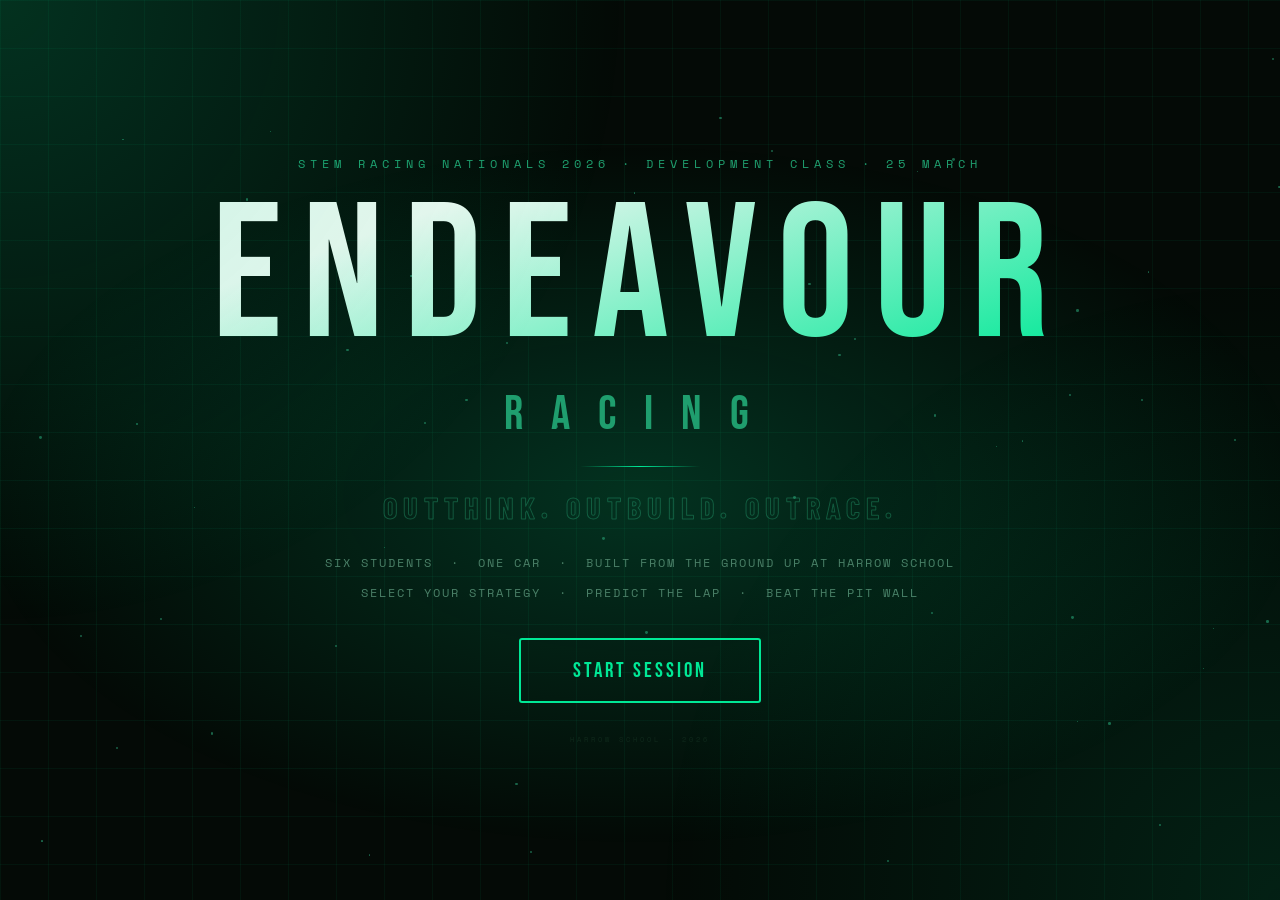
==== commit 0e0eedef: "Initial commit: Precision Lap — Endeavour Racing lap timing app" ====
--- a/index.html
+++ b/index.html
@@ -3,786 +3,1686 @@
 <head>
 <meta charset="UTF-8">
 <meta name="viewport" content="width=device-width, initial-scale=1.0">
-<meta name="description" content="Mission Control dashboard for Endeavour Racing — project management, task board, risk register, budget, and KPI tracking.">
-<title>Mission Control — Endeavour Racing</title>
-<link href="https://fonts.googleapis.com/css2?family=Syne:wght@400;600;700;800&family=JetBrains+Mono:wght@400;500;600&family=DM+Sans:wght@300;400;500&display=swap" rel="stylesheet">
+<meta name="description" content="Precision Lap — Endeavour Racing lap timing and driver performance prediction app. Choose your tyre, fuel, ERS, and DRS setup to predict your lap time.">
+<title>ENDEAVOUR RACING — PRECISION LAP</title>
+<link href="https://fonts.googleapis.com/css2?family=Bebas+Neue&family=Space+Mono:wght@400;700&family=Barlow+Condensed:wght@400;600;700;800;900&display=swap" rel="stylesheet">
 <style>
-  :root {
-    --bg:#060a12;--bg2:#0a1018;--bg3:#0f1620;--bg4:#131e2a;
-    --teal:#2ecb8a;--teal2:#1a9b66;--teal3:#0d6644;
-    --dim:rgba(46,203,138,0.1);--glow:rgba(46,203,138,0.22);
-    --border:rgba(46,203,138,0.2);--b2:rgba(255,255,255,0.06);
-    --white:#edf2ff;--grey:#8a93a8;--grey2:#3a4255;
-    --red:#e74c3c;--yellow:#f39c12;--green:#27ae60;--blue:#3498db;
-    --mono:'JetBrains Mono',monospace;
-    --edit-bg:rgba(46,203,138,0.06);
-    --edit-border:rgba(46,203,138,0.25);
-  }
-  *{margin:0;padding:0;box-sizing:border-box}
-  body{background:var(--bg);font-family:'DM Sans',sans-serif;color:var(--white);min-height:100vh;overflow-x:hidden}
-
-  /* ── NOISE ── */
-  body::before{content:'';position:fixed;inset:0;background:url("data:image/svg+xml,%3Csvg viewBox='0 0 200 200' xmlns='http://www.w3.org/2000/svg'%3E%3Cfilter id='n'%3E%3CfeTurbulence type='fractalNoise' baseFrequency='0.8' numOctaves='4'/%3E%3C/filter%3E%3Crect width='100%25' height='100%25' filter='url(%23n)' opacity='0.018'/%3E%3C/svg%3E");pointer-events:none;z-index:0}
-
-  /* ── TOP BAR ── */
-  .topbar{position:fixed;top:0;left:0;right:0;z-index:200;height:58px;background:var(--bg2);border-bottom:1px solid var(--border);display:flex;align-items:center;padding:0 24px;gap:16px}
-  .logo{display:flex;align-items:center;gap:10px;font-family:'Syne',sans-serif;font-weight:800;font-size:15px;letter-spacing:.1em;color:var(--white);text-transform:uppercase;flex-shrink:0}
-  .logo svg{width:28px;height:28px}
-  .divider{width:1px;height:28px;background:var(--b2);flex-shrink:0}
-  .mc-title{font-family:'Syne',sans-serif;font-size:14px;font-weight:700;color:var(--teal);letter-spacing:.12em;text-transform:uppercase}
-  .spacer{flex:1}
-  .live-badge{display:flex;align-items:center;gap:7px;background:rgba(39,174,96,0.15);border:1px solid rgba(39,174,96,0.3);border-radius:20px;padding:4px 14px;font-size:12px;font-weight:700;color:#27ae60}
-  .live-dot{width:7px;height:7px;border-radius:50%;background:#27ae60;animation:pulse 1.4s infinite}
-  @keyframes pulse{0%,100%{opacity:1;transform:scale(1)}50%{opacity:.5;transform:scale(1.3)}}
-  .edit-toggle{display:flex;align-items:center;gap:8px;background:rgba(46,203,138,0.1);border:1px solid var(--border);border-radius:8px;padding:6px 14px;cursor:pointer;font-size:12px;font-weight:600;color:var(--teal);transition:all .2s}
-  .edit-toggle:hover{background:rgba(46,203,138,0.2)}
-  .edit-toggle.active{background:rgba(46,203,138,0.25);border-color:var(--teal)}
-  .clock{font-family:var(--mono);font-size:12px;color:var(--grey)}
-
-  /* tab nav */
-  .tabs{display:flex;gap:4px}
-  .tab{padding:7px 16px;border-radius:7px;border:1px solid transparent;background:none;color:var(--grey);font-family:'DM Sans',sans-serif;font-size:13px;cursor:pointer;transition:all .18s;white-space:nowrap}
-  .tab.active{background:var(--dim);border-color:var(--border);color:var(--teal);font-weight:600}
-  .tab:hover:not(.active){color:var(--white)}
-
-  /* ── MAIN ── */
-  .main{margin-top:58px;padding:20px;min-height:calc(100vh - 58px);position:relative;z-index:1}
-  .panel{display:none}
-  .panel.active{display:block}
-
-  /* ── CARD ── */
-  .card{background:var(--bg3);border:1px solid var(--b2);border-radius:12px;padding:20px}
-  .card.hl{border-color:var(--border)}
-  .card-title{font-family:'Syne',sans-serif;font-size:11px;font-weight:700;letter-spacing:.12em;text-transform:uppercase;color:var(--teal);margin-bottom:16px}
-
-  /* ── EDITABLE FIELDS ── */
-  .editable{outline:none;transition:background .15s,border-color .15s;border-radius:4px;padding:2px 4px;border:1px solid transparent}
-  body.edit-mode .editable{background:var(--edit-bg);border-color:var(--edit-border);cursor:text}
-  body.edit-mode .editable:focus{background:rgba(46,203,138,0.12);border-color:var(--teal);box-shadow:0 0 0 2px rgba(46,203,138,0.15)}
-  .editable:empty:before{content:attr(data-placeholder);opacity:.35;pointer-events:none}
-
-  /* ── KPI CARDS ── */
-  .kpi-strip{display:grid;grid-template-columns:repeat(5,1fr);gap:14px;margin-bottom:20px}
-  .kpi{background:var(--bg3);border:1px solid var(--b2);border-radius:12px;padding:20px;position:relative;overflow:hidden}
-  .kpi::before{content:'';position:absolute;top:0;left:0;right:0;height:3px;background:var(--teal)}
-  .kpi.warn::before{background:var(--yellow)}
-  .kpi.alert::before{background:var(--red)}
-  .kpi.ok::before{background:var(--green)}
-  .kpi.blue::before{background:var(--blue)}
-  .kpi-val{font-family:'Syne',sans-serif;font-size:clamp(28px,2.8vw,40px);font-weight:800;color:var(--teal);line-height:1}
-  .kpi.warn .kpi-val{color:var(--yellow)}
-  .kpi.alert .kpi-val{color:var(--red)}
-  .kpi.ok .kpi-val{color:var(--green)}
-  .kpi.blue .kpi-val{color:var(--blue)}
-  .kpi-label{font-size:11px;color:var(--grey);text-transform:uppercase;letter-spacing:.08em;margin-top:5px}
-  .kpi-sub{font-size:10.5px;color:var(--grey2);margin-top:6px}
-  .kpi-trend{font-size:10.5px;margin-top:4px}
-  .up{color:var(--green)}.down{color:var(--red)}
-
-  /* ── OVERVIEW GRID ── */
-  .ov-grid{display:grid;grid-template-columns:1.1fr 1fr 1fr;gap:16px}
-
-  /* progress row */
-  .prog-row{display:flex;align-items:center;gap:12px;margin-bottom:10px}
-  .prog-label{font-size:13px;color:var(--white);width:170px;flex-shrink:0}
-  .prog-track{flex:1;height:10px;background:rgba(255,255,255,0.06);border-radius:5px;overflow:hidden}
-  .prog-fill{height:100%;border-radius:5px;background:linear-gradient(90deg,var(--teal2),var(--teal));transition:width .3s}
-  .prog-fill.warn{background:linear-gradient(90deg,#c08010,var(--yellow))}
-  .prog-fill.full{background:linear-gradient(90deg,var(--teal2),var(--teal))}
-  .prog-val{font-family:var(--mono);font-size:11px;color:var(--teal);width:70px;text-align:right;flex-shrink:0}
-
-  /* activity log */
-  .log-entry{display:flex;gap:12px;padding:9px 0;border-bottom:1px solid rgba(255,255,255,0.04)}
-  .log-entry:last-child{border-bottom:none}
-  .log-date{font-family:var(--mono);font-size:10px;color:var(--grey2);width:58px;flex-shrink:0;margin-top:1px}
-  .log-text{font-size:12.5px;color:var(--white)}
-
-  /* workload */
-  .wl-row{margin-bottom:9px}
-  .wl-top{display:flex;justify-content:space-between;margin-bottom:3px}
-  .wl-name{font-size:13px;color:var(--white);font-weight:500}
-  .wl-task{font-size:10.5px;color:var(--grey)}
-  .wl-bar{height:8px;background:rgba(255,255,255,0.05);border-radius:4px;overflow:hidden}
-  .wl-fill{height:100%;border-radius:4px;background:linear-gradient(90deg,var(--teal2),var(--teal))}
-
-  /* ── TASK BOARD ── */
-  .task-board{display:grid;grid-template-columns:repeat(4,1fr);gap:14px}
-  .col-head{display:flex;align-items:center;gap:9px;margin-bottom:12px}
-  .col-dot{width:9px;height:9px;border-radius:50%;flex-shrink:0}
-  .col-name{font-family:'Syne',sans-serif;font-size:11px;font-weight:700;letter-spacing:.1em;text-transform:uppercase;color:var(--grey)}
-  .col-cnt{margin-left:auto;font-size:10px;color:var(--grey2);background:rgba(255,255,255,0.05);padding:2px 8px;border-radius:10px}
-  .task-col{background:rgba(255,255,255,0.02);border-radius:10px;padding:14px}
-  .task-card{background:var(--bg3);border:1px solid var(--b2);border-radius:8px;padding:12px 14px;margin-bottom:8px;transition:border-color .15s,transform .1s}
-  .task-card:hover{border-color:var(--border);transform:translateY(-1px)}
-  .task-card:last-child{margin-bottom:0}
-  .task-title{font-size:13px;color:var(--white);font-weight:500;margin-bottom:7px;line-height:1.3}
-  .task-meta{display:flex;align-items:center;gap:6px;flex-wrap:wrap}
-  .t-tag{font-size:10px;padding:2px 8px;border-radius:20px;font-weight:600}
-  .t-eng{background:rgba(52,152,219,0.15);color:#3498db}
-  .t-ent{background:rgba(46,203,138,0.12);color:var(--teal)}
-  .t-des{background:rgba(155,89,182,0.15);color:#9b59b6}
-  .t-mfr{background:rgba(243,156,18,0.15);color:#f39c12}
-  .t-pres{background:rgba(231,76,60,0.12);color:#e74c3c}
-  .t-owner{font-size:10.5px;color:var(--teal)}
-  .t-date{font-family:var(--mono);font-size:9.5px;color:var(--grey2)}
-  .t-pri{width:7px;height:7px;border-radius:50%;margin-left:auto;flex-shrink:0}
-  .p-h{background:var(--red)}.p-m{background:var(--yellow)}.p-l{background:var(--green)}
-
-  /* add task btn */
-  .add-task{display:none;width:100%;padding:9px;background:rgba(46,203,138,0.06);border:1px dashed rgba(46,203,138,0.3);border-radius:7px;color:rgba(46,203,138,0.6);font-size:12px;cursor:pointer;text-align:center;transition:all .15s;margin-top:6px}
-  .add-task:hover{background:rgba(46,203,138,0.12);color:var(--teal)}
-  body.edit-mode .add-task{display:block}
-  body.edit-mode .task-card{cursor:pointer}
-  body.edit-mode .task-card:hover::after{content:'✏️';position:absolute;top:8px;right:8px;font-size:11px}
-  body.edit-mode .task-card{position:relative}
-
-  /* ── RISK TABLE ── */
-  .risk-tbl{width:100%;border-collapse:collapse;font-size:13px}
-  .risk-tbl th{padding:10px 12px;text-align:left;font-family:'Syne',sans-serif;font-size:10px;letter-spacing:.1em;text-transform:uppercase;color:var(--grey);border-bottom:1px solid var(--border)}
-  .risk-tbl td{padding:11px 12px;border-bottom:1px solid rgba(255,255,255,0.04);vertical-align:middle}
-  .risk-tbl tr:last-child td{border-bottom:none}
-  .risk-tbl tr:hover td{background:rgba(255,255,255,0.02)}
-  .rpill{display:inline-flex;align-items:center;padding:3px 10px;border-radius:20px;font-size:11px;font-weight:700}
-  .rh{background:rgba(231,76,60,0.15);color:var(--red)}
-  .rm{background:rgba(243,156,18,0.15);color:var(--yellow)}
-  .rl{background:rgba(39,174,96,0.15);color:var(--green)}
-  .spill{font-size:10.5px;padding:3px 9px;border-radius:20px;font-weight:600}
-  .sc{background:rgba(39,174,96,0.12);color:var(--green)}
-  .sm{background:rgba(243,156,18,0.12);color:var(--yellow)}
-  .so{background:rgba(231,76,60,0.12);color:var(--red)}
-  .risk-tbl td.owner{font-size:12px;color:var(--white)}
-  .risk-tbl td.desc{font-size:11.5px;color:var(--grey)}
-
-  /* ── BUDGET ── */
-  .budget-grid{display:grid;grid-template-columns:1fr 1fr;gap:16px}
-  .bud-tbl{width:100%;border-collapse:collapse;font-size:13px}
-  .bud-tbl th{padding:9px 10px;text-align:left;font-family:'Syne',sans-serif;font-size:10px;letter-spacing:.1em;text-transform:uppercase;color:var(--grey);border-bottom:1px solid var(--border)}
-  .bud-tbl td{padding:10px 10px;border-bottom:1px solid rgba(255,255,255,0.04);color:var(--white)}
-  .bud-tbl tr:last-child td{border-bottom:none}
-  .bud-tbl tr:hover td{background:rgba(255,255,255,0.02)}
-  .bud-tbl .mono{font-family:var(--mono);font-size:12px}
-  .bar-t{height:9px;background:rgba(255,255,255,0.05);border-radius:4px;overflow:hidden;margin-top:5px}
-  .bar-f{height:100%;border-radius:4px;background:linear-gradient(90deg,var(--teal2),var(--teal))}
-
-  /* sponsor cards */
-  .spon-grid{display:grid;grid-template-columns:1fr 1fr 1fr;gap:12px}
-  .spon-card{background:rgba(255,255,255,0.04);border:1px solid var(--b2);border-radius:9px;padding:14px;display:flex;justify-content:space-between;align-items:flex-start}
-
-  /* ── SCHEDULE ── */
-  .sch-row{display:flex;align-items:center;gap:10px;margin-bottom:7px}
-  .sch-label{font-size:12px;color:var(--grey);width:180px;flex-shrink:0;text-align:right}
-  .sch-track{flex:1;height:16px;background:rgba(255,255,255,0.04);border-radius:5px;position:relative;overflow:visible}
-  .sch-bar{height:100%;border-radius:5px;position:absolute;top:0;display:flex;align-items:center;padding:0 7px}
-  .sch-bar-txt{font-size:9.5px;color:rgba(0,0,0,0.65);font-weight:700;white-space:nowrap;overflow:hidden}
-  .sch-now{position:absolute;top:0;bottom:0;width:2px;background:rgba(231,76,60,0.8);z-index:10}
-  .sch-now::before{content:'TODAY';position:absolute;top:-16px;left:3px;font-size:8px;color:var(--red);font-weight:700;font-family:var(--mono)}
-  .ms-dot{position:absolute;top:50%;transform:translate(-50%,-50%);width:11px;height:11px;border-radius:50%;z-index:5;border:2px solid var(--bg)}
-  .month-strip{display:flex;padding-left:190px;margin-bottom:6px;margin-top:2px}
-  .m-lbl{flex:1;font-size:9.5px;color:var(--grey2);text-align:center}
-
-  /* milestone row */
-  .ms-strip{display:grid;grid-template-columns:repeat(5,1fr);gap:12px;margin-top:16px}
-  .ms-card{text-align:center;padding:14px;background:var(--bg3);border:1px solid var(--b2);border-radius:10px;border-top:3px solid var(--teal)}
-  .ms-card.done{border-top-color:var(--green)}
-  .ms-card.now{border-top-color:var(--yellow);background:rgba(243,156,18,0.05)}
-  .ms-label{font-size:9.5px;color:var(--teal);font-weight:700;letter-spacing:.1em;text-transform:uppercase}
-  .ms-card.done .ms-label{color:var(--green)}
-  .ms-card.now .ms-label{color:var(--yellow)}
-  .ms-date{font-family:'Syne',sans-serif;font-size:18px;font-weight:800;color:var(--white);margin-top:4px}
-  .ms-sub{font-size:10px;color:var(--grey);margin-top:3px}
-
-  /* KPI detail */
-  .kpi-det-grid{display:grid;grid-template-columns:1fr 1fr 1fr;gap:14px;margin-bottom:16px}
-  .kpi-det{background:var(--bg3);border:1px solid var(--b2);border-radius:12px;padding:20px}
-
-  /* SMART grid */
-  .smart-grid{display:grid;grid-template-columns:repeat(5,1fr);gap:10px}
-  .smart-card{text-align:center;padding:16px 10px;background:rgba(46,203,138,0.06);border-radius:9px;border:1px solid var(--border)}
-  .smart-letter{font-family:'Syne',sans-serif;font-size:30px;font-weight:800;color:var(--teal)}
-
-  /* scrollbar */
-  ::-webkit-scrollbar{width:4px}
-  ::-webkit-scrollbar-track{background:transparent}
-  ::-webkit-scrollbar-thumb{background:var(--grey2);border-radius:2px}
-
-  /* edit mode indicator */
-  .edit-banner{display:none;position:fixed;bottom:0;left:0;right:0;z-index:300;background:rgba(46,203,138,0.18);border-top:1px solid var(--border);padding:10px 24px;font-size:12px;color:var(--teal);font-weight:600;text-align:center}
-  body.edit-mode .edit-banner{display:block}
-
-  /* modal */
-  .modal-backdrop{display:none;position:fixed;inset:0;background:rgba(0,0,0,0.7);z-index:500;align-items:center;justify-content:center}
-  .modal-backdrop.open{display:flex}
-  .modal{background:var(--bg3);border:1px solid var(--border);border-radius:14px;padding:28px;width:500px;max-width:90vw}
-  .modal h3{font-family:'Syne',sans-serif;font-size:18px;font-weight:800;margin-bottom:20px;color:var(--white)}
-  .modal label{display:block;font-size:11px;color:var(--grey);text-transform:uppercase;letter-spacing:.1em;margin-bottom:5px;margin-top:14px}
-  .modal input,.modal select,.modal textarea{width:100%;background:rgba(255,255,255,0.06);border:1px solid var(--b2);border-radius:7px;color:var(--white);padding:10px 12px;font-size:13px;font-family:'DM Sans',sans-serif;outline:none;transition:border-color .15s}
-  .modal input:focus,.modal select:focus,.modal textarea:focus{border-color:var(--teal)}
-  .modal select option{background:var(--bg3)}
-  .modal-btns{display:flex;gap:10px;margin-top:22px;justify-content:flex-end}
-  .btn{padding:9px 20px;border-radius:8px;font-size:13px;font-weight:600;cursor:pointer;border:none;transition:all .18s}
-  .btn-teal{background:rgba(46,203,138,0.2);border:1px solid var(--border);color:var(--teal)}
-  .btn-teal:hover{background:rgba(46,203,138,0.35)}
-  .btn-grey{background:rgba(255,255,255,0.06);border:1px solid var(--b2);color:var(--grey)}
-  .btn-grey:hover{color:var(--white)}
-  .btn-red{background:rgba(231,76,60,0.12);border:1px solid rgba(231,76,60,0.25);color:var(--red)}
-  .btn-red:hover{background:rgba(231,76,60,0.25)}
-
-  @keyframes fadeIn{from{opacity:0;transform:translateY(8px)}to{opacity:1;transform:translateY(0)}}
-  .panel.active{animation:fadeIn .22s ease}
+/* ═══════════════ VARIABLES ═══════════════ */
+:root {
+  --brand:   #1f9e6e;
+  --bright:  #00e896;
+  --void:    #040a06;
+  --panel:   #071210;
+  --border:  #0f2a1c;
+  --dim:     #183424;
+  --mid:     #245038;
+  --white:   #edf7f1;
+  --muted:   #4a8068;
+  --amber:   #ffb300;
+  --red:     #ff2d44;
+  --blue:    #4da6ff;
+  --purple:  #d06bff;
+}
+
+/* ═══════════════ RESET / BASE ═══════════════ */
+*, *::before, *::after { box-sizing: border-box; margin: 0; padding: 0; }
+
+html, body {
+  width: 100%; height: 100%; overflow: hidden;
+  background: var(--void);
+  color: var(--white);
+  font-family: 'Barlow Condensed', sans-serif;
+}
+
+/* ═══════════════ GLOBAL GRID ═══════════════ */
+body::before {
+  content: ''; position: fixed; inset: 0; z-index: 0; pointer-events: none;
+  background-image:
+    linear-gradient(rgba(0,232,150,.055) 1px, transparent 1px),
+    linear-gradient(90deg, rgba(0,232,150,.055) 1px, transparent 1px);
+  background-size: 48px 48px;
+}
+
+/* ═══════════════ SCANLINE ═══════════════ */
+.scanline {
+  position: fixed; inset: 0; z-index: 999; pointer-events: none;
+  background:
+    radial-gradient(circle at 0% 0%,   rgba(0,232,150,.18) 0%, transparent 40%),
+    radial-gradient(circle at 100% 100%, rgba(0,232,150,.10) 0%, transparent 40%);
+  animation: corner-pulse 4s ease-in-out infinite;
+}
+@keyframes corner-pulse {
+  0%,100% { opacity:.6; }
+  50%      { opacity:1;  }
+}
+
+/* ═══════════════ RAIN ═══════════════ */
+#rain { position: fixed; inset: 0; z-index: 2; pointer-events: none; overflow: hidden; }
+.rdrop {
+  position: absolute; width: 1.5px; top: -100px;
+  background: linear-gradient(to bottom, transparent, rgba(110,185,240,.4));
+  animation: rfall linear infinite;
+}
+@keyframes rfall { to { transform: translateY(110vh); } }
+
+/* ═══════════════ SCREENS ═══════════════ */
+.screen {
+  position: fixed; inset: 0; z-index: 10;
+  display: flex; flex-direction: column;
+  padding: clamp(14px,2.5vh,24px) clamp(18px,3.5vw,44px);
+  opacity: 0; pointer-events: none;
+  transition: opacity .32s ease, transform .32s ease;
+  transform: translateY(8px);
+  overflow-y: auto; overflow-x: hidden;
+}
+.screen.active { opacity: 1; pointer-events: all; transform: translateY(0); }
+.screen.exit    { opacity: 0; transform: translateY(-8px); }
+
+/* ═══════════════ PAGE HEADER ═══════════════ */
+.page-header {
+  display: flex;
+  align-items: center;
+  gap: clamp(12px,2vw,24px);
+  flex-shrink: 0;
+  padding-bottom: clamp(8px,1.4vh,14px);
+  border-bottom: 1px solid var(--border);
+  margin-bottom: clamp(10px,2vh,18px);
+}
+.logo-text {
+  font-family: 'Bebas Neue', sans-serif;
+  font-size: clamp(.85rem,1.6vw,1.1rem);
+  letter-spacing: 4px; white-space: nowrap; flex-shrink: 0;
+  color: var(--muted);
+}
+.logo-text em { color: var(--brand); font-style: normal; }
+.page-title-center {
+  flex: 1; display: flex; align-items: baseline; gap: clamp(8px,1.5vw,18px);
+}
+.page-title-main {
+  font-family: 'Bebas Neue', sans-serif;
+  font-size: clamp(1.3rem,3vw,2.2rem);
+  letter-spacing: 5px; line-height: 1;
+  color: var(--white); white-space: nowrap;
+}
+.page-title-sub {
+  font-family: 'Space Mono', monospace;
+  font-size: clamp(.4rem,.75vw,.54rem);
+  letter-spacing: 2px; color: var(--muted);
+  white-space: nowrap; overflow: hidden; text-overflow: ellipsis;
+}
+.page-header-right {
+  display: flex; align-items: center; gap: 10px; flex-shrink: 0;
+}
+.logo-badge {
+  font-family: 'Space Mono', monospace;
+  font-size: clamp(.4rem,.72vw,.54rem);
+  letter-spacing: 3px; color: var(--muted);
+  border: 1px solid var(--border); border-radius: 2px;
+  padding: 4px 10px; white-space: nowrap;
+}
+
+/* ═══════════════ PROGRESS PIPS ═══════════════ */
+.progress {
+  display: flex; align-items: center; gap: 5px;
+  justify-content: flex-end; flex-shrink: 0;
+  margin: 0;
+}
+.pip {
+  width: clamp(28px,5vw,44px); height: 3px; border-radius: 3px;
+  background: var(--dim); transition: background .4s, width .3s;
+}
+.pip.done    { background: var(--brand); }
+.pip.current { background: var(--bright); width: clamp(38px,7vw,60px); }
+.prog-label {
+  font-family: 'Space Mono', monospace;
+  font-size: clamp(.55rem,.9vw,.7rem);
+  letter-spacing: 3px; color: var(--muted); text-align: center;
+  flex-shrink: 0; margin-bottom: clamp(6px,1vh,10px);
+}
+
+/* ═══════════════ CONTEXT STRIP ═══════════════ */
+.ctx {
+  display: flex; align-items: center; justify-content: space-between;
+  padding: clamp(8px,1.2vh,13px) clamp(14px,2.2vw,22px);
+  background: var(--panel); border: 1px solid var(--border); border-radius: 5px;
+  flex-shrink: 0; gap: 12px; margin-bottom: clamp(8px,1.5vh,14px);
+}
+.ctx-track {
+  font-family: 'Bebas Neue', sans-serif;
+  font-size: clamp(1.2rem,3.2vw,2rem); letter-spacing: 3px;
+}
+.ctx-right { display: flex; align-items: center; gap: 10px; flex-shrink: 0; }
+.w-badge {
+  font-family: 'Space Mono', monospace;
+  font-size: clamp(.5rem,.9vw,.66rem); letter-spacing: 2px;
+  padding: 5px 14px; border-radius: 20px; border: 1px solid; white-space: nowrap;
+}
+.w-dry   { border-color: var(--bright); color: var(--bright); background: rgba(47,186,136,.08); }
+.w-light { border-color: #60a5fa;       color: #60a5fa;       background: rgba(96,165,250,.08); }
+.w-heavy { border-color: #818cf8;       color: #818cf8;       background: rgba(129,140,248,.08); }
+.w-fog   { border-color: #94a3b8;       color: #94a3b8;       background: rgba(148,163,184,.07); }
+.ctx-ideal {
+  font-family: 'Space Mono', monospace;
+  font-size: clamp(.48rem,.78vw,.6rem); color: var(--muted);
+}
+
+/* ═══════════════ BUTTONS ═══════════════ */
+.btn {
+  font-family: 'Bebas Neue', sans-serif;
+  font-size: clamp(1rem,2.2vw,1.3rem); letter-spacing: 3px;
+  padding: clamp(13px,2vh,18px) clamp(28px,5vw,52px);
+  border: 2px solid var(--brand); background: transparent; color: var(--brand);
+  cursor: pointer; border-radius: 3px;
+  position: relative; overflow: hidden; flex-shrink: 0;
+  transition: color .18s, box-shadow .18s;
+}
+.btn::before {
+  content: ''; position: absolute; inset: 0; z-index: -1;
+  background: var(--brand); transform: scaleX(0);
+  transform-origin: left; transition: transform .18s ease;
+}
+.btn:hover { color: var(--void); box-shadow: 0 0 32px rgba(0,232,150,.6); }
+.btn:hover::before { transform: scaleX(1); }
+.btn:active { transform: scale(.97); }
+
+.btn-go  { border-color: var(--bright); color: var(--bright); }
+.btn-go::before { background: var(--bright); }
+.btn-go:hover { box-shadow: 0 0 36px rgba(0,232,150,.7); }
+
+.btn-back { border-color: var(--dim); color: var(--muted); }
+.btn-back::before { background: var(--dim); }
+.btn-back:hover { color: var(--white); box-shadow: none; }
+
+.btn-amber { border-color: var(--amber); color: var(--amber); }
+.btn-amber::before { background: var(--amber); }
+
+.row-c { display: flex; align-items: center; justify-content: center; gap: 14px; flex-wrap: wrap; flex-shrink: 0; }
+
+/* ═══════════════ CARD ═══════════════ */
+.card {
+  background: var(--panel); border: 1px solid var(--border); border-radius: 6px;
+  padding: clamp(12px,2vh,20px) clamp(14px,2.5vw,24px); flex-shrink: 0;
+}
+.card-lbl {
+  font-family: 'Space Mono', monospace;
+  font-size: clamp(.52rem,.85vw,.65rem); letter-spacing: 3px;
+  color: var(--muted); margin-bottom: 8px;
+}
+
+/* ═══════════════ INPUT ═══════════════ */
+.field {
+  font-family: 'Space Mono', monospace;
+  background: var(--panel); border: 2px solid var(--border); color: var(--white);
+  border-radius: 4px; text-align: center; width: 100%; outline: none;
+  transition: border-color .2s, box-shadow .2s;
+}
+.field:focus { border-color: var(--brand); box-shadow: 0 0 24px rgba(32,131,97,.28); }
+.field.err { border-color: var(--red) !important; animation: shake .32s ease; }
+@keyframes shake { 0%,100%{transform:translateX(0)} 25%{transform:translateX(-8px)} 75%{transform:translateX(8px)} }
+
+/* ══════════════════════════════════════════
+   INTRO
+══════════════════════════════════════════ */
+#intro {
+  justify-content: center; align-items: center;
+  gap: clamp(12px,2.5vh,24px);
+  background: radial-gradient(ellipse 80% 60% at 50% 55%, rgba(0,232,150,.18) 0%, transparent 65%);
+}
+.intro-strap {
+  font-family: 'Space Mono', monospace;
+  font-size: clamp(.55rem,1.1vw,.74rem);
+  letter-spacing: 5px; color: var(--brand); text-align: center;
+}
+.brand-e {
+  font-family: 'Bebas Neue', sans-serif;
+  font-size: clamp(5rem,18vw,12rem);
+  line-height: .88; letter-spacing: clamp(4px,2vw,20px); text-align: center;
+  background: linear-gradient(160deg, var(--white) 20%, var(--bright) 100%);
+  -webkit-background-clip: text; -webkit-text-fill-color: transparent; background-clip: text;
+  animation: brand-in .9s cubic-bezier(.34,1.56,.64,1) both;
+}
+@keyframes brand-in { from { opacity:0; transform:scale(.82) translateY(30px); } }
+.brand-r {
+  font-family: 'Bebas Neue', sans-serif;
+  font-size: clamp(1.4rem,5vw,3rem);
+  letter-spacing: clamp(12px,3.5vw,28px); color: var(--brand); text-align: center;
+  animation: brand-in .9s .15s cubic-bezier(.34,1.56,.64,1) both;
+}
+.divider {
+  width: 120px; height: 1px;
+  background: linear-gradient(90deg, transparent, var(--bright), transparent);
+}
+.intro-copy {
+  font-family: 'Space Mono', monospace;
+  font-size: clamp(.58rem,1.2vw,.78rem); letter-spacing: 2px;
+  color: var(--muted); text-align: center; line-height: 2.4;
+}
+.intro-tagline {
+  font-family: 'Barlow Condensed', sans-serif; font-weight: 700;
+  font-size: clamp(1.2rem,3vw,1.9rem);
+  letter-spacing: 6px; text-align: center;
+  color: transparent;
+  -webkit-text-stroke: 1px rgba(47,186,136,.35);
+}
+.star-field {
+  position: absolute; inset: 0; z-index: -1; overflow: hidden; pointer-events: none;
+}
+.star {
+  position: absolute; background: rgba(47,186,136,.5); border-radius: 50%;
+  animation: twinkle linear infinite;
+}
+@keyframes twinkle { 0%,100%{opacity:.2} 50%{opacity:.8} }
+
+/* ══════════════════════════════════════════
+   DRIVER
+══════════════════════════════════════════ */
+#driver {
+  justify-content: center; align-items: center;
+  gap: clamp(10px,2vh,20px);
+}
+.initials-live {
+  font-family: 'Bebas Neue', sans-serif;
+  font-size: clamp(4rem,15vw,9rem);
+  letter-spacing: clamp(14px,4vw,30px); color: var(--brand); text-align: center;
+  text-shadow: 0 0 70px rgba(0,232,150,.5);
+  transition: color .2s;
+}
+.init-field {
+  font-size: clamp(1.6rem,4.5vw,2.4rem);
+  padding: clamp(10px,1.5vh,14px) 20px; max-width: 220px; text-transform: uppercase;
+}
+.init-field::placeholder { letter-spacing: 2px; font-size: clamp(.85rem,2vw,1.1rem); color: var(--muted); }
+.init-field:not(:placeholder-shown) { letter-spacing: 12px; }
+.teams-grid {
+  display: flex; gap: clamp(6px,1.2vw,10px); flex-wrap: wrap; justify-content: center;
+}
+.team-btn {
+  padding: clamp(8px,1.2vh,12px) clamp(14px,2vw,20px);
+  border: 2px solid var(--border); border-radius: 4px;
+  background: var(--panel); cursor: pointer;
+  display: flex; align-items: center; gap: 8px;
+  font-family: 'Space Mono', monospace;
+  font-size: clamp(.56rem,1vw,.72rem); letter-spacing: 2px; color: var(--muted);
+  transition: all .2s;
+}
+.team-btn.sel { border-color: var(--white); color: var(--white); transform: scale(1.06); }
+.team-dot { width: 11px; height: 11px; border-radius: 50%; flex-shrink: 0; }
+.sec-lbl {
+  font-family: 'Space Mono', monospace;
+  font-size: clamp(.55rem,.88vw,.68rem); letter-spacing: 4px; color: var(--muted); text-align: center;
+}
+
+/* ══════════════════════════════════════════
+   TRACK REVEAL
+══════════════════════════════════════════ */
+#reveal { justify-content: center; align-items: center; gap: clamp(10px,2vh,20px); }
+.reveal-name {
+  font-family: 'Bebas Neue', sans-serif;
+  font-size: clamp(3rem,13vw,8rem);
+  letter-spacing: clamp(4px,2vw,16px); text-align: center; line-height: 1;
+  animation: reveal-in .6s cubic-bezier(.34,1.56,.64,1) both;
+}
+@keyframes reveal-in { from { opacity:0; transform:scale(.75); } }
+.reveal-country {
+  font-family: 'Space Mono', monospace;
+  font-size: clamp(.6rem,1.1vw,.76rem); letter-spacing: 3px;
+  color: var(--muted); text-align: center;
+}
+.reveal-map {
+  width: min(75vw, 500px); height: clamp(100px,20vh,180px);
+  display: flex; align-items: center; justify-content: center;
+}
+.reveal-map svg { width: 100%; height: 100%; }
+.reveal-stats {
+  display: flex; gap: clamp(10px,3vw,30px); justify-content: center; flex-wrap: wrap;
+}
+.rstat { text-align: center; }
+.rstat-val {
+  font-family: 'Bebas Neue', sans-serif;
+  font-size: clamp(1.3rem,3.5vw,2.2rem); color: var(--bright);
+}
+.rstat-lbl {
+  font-family: 'Space Mono', monospace;
+  font-size: clamp(.52rem,.82vw,.62rem); letter-spacing: 3px; color: var(--muted); margin-top: 3px;
+}
+.tip-card {
+  max-width: 520px; text-align: center;
+  background: var(--panel); border: 1px solid var(--border); border-left: 3px solid var(--brand);
+  border-radius: 4px; padding: clamp(10px,1.5vh,16px) clamp(16px,2.5vw,28px);
+  font-family: 'Space Mono', monospace;
+  font-size: clamp(.58rem,.95vw,.7rem); color: var(--muted); letter-spacing: .5px; line-height: 1.9;
+}
+
+/* ══════════════════════════════════════════
+   SHARED STEP PAGE
+══════════════════════════════════════════ */
+.step-head {
+  text-align: center; flex-shrink: 0;
+  margin-bottom: clamp(8px,1.5vh,14px);
+}
+.step-num {
+  font-family: 'Space Mono', monospace;
+  font-size: clamp(.55rem,.88vw,.7rem); letter-spacing: 4px;
+  color: var(--brand); margin-bottom: 4px;
+}
+.step-title {
+  font-family: 'Bebas Neue', sans-serif;
+  font-size: clamp(2.5rem,8vw,5.5rem); letter-spacing: 5px;
+  line-height: 1;
+}
+
+/* ══════════════════════════════════════════
+   STEP 1 — TYRE
+══════════════════════════════════════════ */
+#s-tyre { gap: clamp(8px,1.4vh,14px); }
+.tyre-stage {
+  flex: 1; display: flex; align-items: center; justify-content: center;
+  gap: clamp(10px,2.5vw,32px); flex-wrap: wrap;
+}
+.tyre-item {
+  display: flex; flex-direction: column; align-items: center;
+  gap: clamp(8px,1.2vh,14px); cursor: pointer;
+  transition: transform .22s;
+}
+.tyre-item:hover { transform: translateY(-8px); }
+.tyre-circle {
+  width: clamp(90px,14vw,140px); height: clamp(90px,14vw,140px);
+  border-radius: 50%; border: 4px solid rgba(255,255,255,.1);
+  display: flex; align-items: center; justify-content: center;
+  font-family: 'Bebas Neue', sans-serif; font-size: clamp(1.6rem,3.5vw,2.6rem);
+  font-weight: 900; transition: all .22s; position: relative;
+}
+.tyre-circle::after {
+  content: ''; position: absolute; inset: -6px; border-radius: 50%;
+  border: 2px solid transparent; transition: border-color .22s;
+}
+.tyre-item.sel .tyre-circle {
+  border-color: white; transform: scale(1.15);
+  box-shadow: 0 0 0 3px rgba(255,255,255,.12), 0 0 36px rgba(255,255,255,.22);
+}
+.tyre-item.sel .tyre-circle::after { border-color: rgba(255,255,255,.3); }
+.tyre-label {
+  font-family: 'Bebas Neue', sans-serif;
+  font-size: clamp(1rem,2.2vw,1.35rem); letter-spacing: 2px;
+  color: var(--muted); transition: color .22s;
+}
+.tyre-item.sel .tyre-label { color: var(--white); }
+.tyre-desc {
+  font-family: 'Space Mono', monospace;
+  font-size: clamp(.52rem,.88vw,.62rem); color: var(--muted);
+  text-align: center; max-width: clamp(90px,12vw,140px); line-height: 1.7;
+}
+.tyre-item.sel .tyre-desc { color: rgba(228,240,235,.5); }
+/* tyre colours */
+.tc-s { background: #cc0000; color: #fff; }
+.tc-m { background: #d4a000; color: #000; }
+.tc-h { background: #d8d8d8; color: #111; }
+.tc-i { background: #1a9e2a; color: #fff; }
+.tc-w { background: #1a5aee; color: #fff; }
+
+/* ══════════════════════════════════════════
+   STEP 2 — FUEL
+══════════════════════════════════════════ */
+#s-fuel { gap: clamp(8px,1.4vh,14px); }
+.fuel-stage {
+  flex: 1; display: flex; align-items: flex-end; justify-content: center;
+  gap: clamp(16px,4vw,50px); padding-bottom: clamp(10px,2vh,24px);
+}
+.fuel-item {
+  display: flex; flex-direction: column; align-items: center;
+  gap: clamp(8px,1.3vh,14px); cursor: pointer;
+  transition: transform .22s;
+}
+.fuel-item:hover { transform: translateY(-6px); }
+.fuel-column {
+  width: clamp(65px,10vw,95px); height: clamp(140px,26vh,230px);
+  background: var(--dim); border-radius: 6px 6px 4px 4px;
+  overflow: hidden; border: 1px solid var(--border); position: relative;
+}
+.fuel-fill {
+  position: absolute; bottom: 0; left: 0; right: 0;
+  background: linear-gradient(to top, #ff9500, #ffe040);
+  border-radius: 0 0 3px 3px; transition: height .5s cubic-bezier(.25,.46,.45,.94);
+}
+.fuel-fill::after {
+  content: ''; position: absolute; top: 0; left: 0; right: 0;
+  height: 3px; background: rgba(255,255,255,.3);
+  animation: fuel-slosh 2s ease-in-out infinite;
+}
+@keyframes fuel-slosh { 0%,100%{opacity:.3} 50%{opacity:.8} }
+.fuel-item.sel .fuel-column {
+  border-color: var(--amber);
+  box-shadow: 0 0 24px rgba(245,166,35,.3);
+}
+.fuel-item.sel .fuel-fill {
+  background: linear-gradient(to top, #ffaa00, #ffee55);
+  box-shadow: 0 -4px 16px rgba(245,166,35,.4);
+}
+.fuel-tag {
+  font-family: 'Bebas Neue', sans-serif;
+  font-size: clamp(1.3rem,2.8vw,1.9rem); letter-spacing: 3px; color: var(--muted);
+  transition: color .2s;
+}
+.fuel-item.sel .fuel-tag { color: var(--amber); }
+.fuel-effect {
+  font-family: 'Space Mono', monospace;
+  font-size: clamp(.52rem,.85vw,.65rem); color: var(--muted);
+  text-align: center; letter-spacing: .5px; transition: color .2s;
+}
+.fuel-item.sel .fuel-effect { color: rgba(245,166,35,.65); }
+
+/* ══════════════════════════════════════════
+   STEP 3 — ERS
+══════════════════════════════════════════ */
+#s-ers { gap: clamp(8px,1.4vh,14px); }
+.sys-stage {
+  flex: 1; display: flex; align-items: center; justify-content: center;
+}
+.sys-toggle-card {
+  display: flex; flex-direction: column; align-items: center;
+  gap: clamp(16px,3vh,28px); cursor: pointer;
+  padding: clamp(28px,5vh,50px) clamp(40px,8vw,80px);
+  border: 2px solid var(--border); border-radius: 8px;
+  background: var(--panel); max-width: 400px; width: 100%;
+  transition: all .25s;
+}
+.sys-toggle-card:hover { border-color: var(--mid); }
+.sys-icon-wrap {
+  width: clamp(80px,14vw,120px); height: clamp(80px,14vw,120px);
+  border-radius: 50%; border: 3px solid var(--border);
+  display: flex; align-items: center; justify-content: center;
+  font-size: clamp(2rem,5vw,3.5rem); transition: all .25s;
+  background: var(--panel);
+}
+.sys-toggle-card.on { border-color: var(--bright); background: rgba(47,186,136,.06); }
+.sys-toggle-card.on .sys-icon-wrap {
+  border-color: var(--bright); background: rgba(47,186,136,.1);
+  box-shadow: 0 0 30px rgba(47,186,136,.35);
+  animation: pulse-on 2s ease-in-out infinite;
+}
+@keyframes pulse-on { 0%,100%{box-shadow:0 0 20px rgba(0,232,150,.4)} 50%{box-shadow:0 0 55px rgba(0,232,150,.85)} }
+.sys-name {
+  font-family: 'Bebas Neue', sans-serif;
+  font-size: clamp(2.4rem,7vw,4.4rem); letter-spacing: 5px;
+  transition: color .25s;
+}
+.sys-toggle-card.on .sys-name { color: var(--bright); }
+.sys-state {
+  font-family: 'Space Mono', monospace;
+  font-size: clamp(.6rem,1.1vw,.78rem); letter-spacing: 4px;
+  color: var(--muted); transition: color .25s;
+}
+.sys-toggle-card.on .sys-state { color: var(--bright); }
+.sys-switch {
+  width: clamp(56px,9vw,72px); height: clamp(28px,4.5vw,36px);
+  border-radius: 20px; background: var(--dim); border: 2px solid var(--border);
+  position: relative; transition: all .25s;
+}
+.sys-toggle-card.on .sys-switch { background: rgba(47,186,136,.2); border-color: var(--bright); }
+.sys-knob {
+  position: absolute; top: 3px; left: 3px;
+  width: calc(clamp(28px,4.5vw,36px) - 10px); height: calc(clamp(28px,4.5vw,36px) - 10px);
+  border-radius: 50%; background: var(--muted); transition: all .25s;
+}
+.sys-toggle-card.on .sys-knob { background: var(--bright); left: calc(100% - clamp(28px,4.5vw,36px) + 5px); }
+.sys-effect {
+  font-family: 'Space Mono', monospace;
+  font-size: clamp(.56rem,.95vw,.72rem); color: var(--muted);
+  text-align: center; line-height: 1.8; letter-spacing: .4px;
+  transition: color .25s;
+}
+.sys-toggle-card.on .sys-effect { color: rgba(47,186,136,.55); }
+
+/* ERS particles */
+.ers-sparks {
+  position: absolute; inset: 0; pointer-events: none; overflow: hidden;
+  display: none; z-index: 20;
+}
+.ers-sparks.active { display: block; }
+.spark {
+  position: absolute; width: 2px; height: 2px; border-radius: 50%;
+  background: var(--bright);
+  animation: spark-fly linear forwards;
+}
+@keyframes spark-fly {
+  0%   { opacity: 1; transform: translate(0,0) scale(1); }
+  100% { opacity: 0; transform: translate(var(--sx), var(--sy)) scale(0); }
+}
+
+/* ══════════════════════════════════════════
+   STEP 4 — DRS
+══════════════════════════════════════════ */
+#s-drs { gap: clamp(8px,1.4vh,14px); }
+.drs-toggle-card {
+  display: flex; flex-direction: column; align-items: center;
+  gap: clamp(16px,3vh,28px); cursor: pointer;
+  padding: clamp(28px,5vh,50px) clamp(40px,8vw,80px);
+  border: 2px solid var(--border); border-radius: 8px;
+  background: var(--panel); max-width: 400px; width: 100%;
+  transition: all .25s;
+}
+.drs-toggle-card:hover { border-color: var(--mid); }
+.drs-toggle-card.on { border-color: #60a5fa; background: rgba(96,165,250,.05); }
+.drs-toggle-card.on .sys-icon-wrap {
+  border-color: #60a5fa; background: rgba(96,165,250,.1);
+  box-shadow: 0 0 30px rgba(96,165,250,.35);
+  animation: pulse-drs 2s ease-in-out infinite;
+}
+@keyframes pulse-drs { 0%,100%{box-shadow:0 0 20px rgba(96,165,250,.3)} 50%{box-shadow:0 0 45px rgba(96,165,250,.6)} }
+.drs-toggle-card.on .sys-name { color: #60a5fa; }
+.drs-toggle-card.on .sys-state { color: #60a5fa; }
+.drs-toggle-card.on .sys-switch { background: rgba(96,165,250,.2); border-color: #60a5fa; }
+.drs-toggle-card.on .sys-knob { background: #60a5fa; left: calc(100% - clamp(28px,4.5vw,36px) + 5px); }
+.drs-toggle-card.on .sys-effect { color: rgba(96,165,250,.55); }
+.drs-zone-tag {
+  font-family: 'Bebas Neue', sans-serif;
+  font-size: clamp(.75rem,1.7vw,1rem); letter-spacing: 2px;
+  color: var(--muted); margin-top: -8px; transition: color .25s;
+}
+.drs-toggle-card.on .drs-zone-tag { color: #60a5fa; }
+
+/* ══════════════════════════════════════════
+   STEP 5 — PREDICTION
+══════════════════════════════════════════ */
+#s-predict { gap: clamp(8px,1.4vh,14px); }
+.predict-summary {
+  display: flex; gap: clamp(6px,1.5vw,14px);
+  justify-content: center; flex-wrap: wrap; flex-shrink: 0;
+}
+.psbox {
+  text-align: center;
+  padding: clamp(8px,1.2vh,12px) clamp(12px,2vw,18px);
+  background: var(--panel); border: 1px solid var(--border); border-radius: 4px;
+  min-width: clamp(70px,12vw,110px);
+}
+.psbox-lbl {
+  font-family: 'Space Mono', monospace;
+  font-size: clamp(.52rem,.82vw,.65rem); letter-spacing: 3px; color: var(--muted); margin-bottom: 5px;
+}
+.psbox-val {
+  font-family: 'Bebas Neue', sans-serif;
+  font-size: clamp(1.1rem,2.4vw,1.6rem); letter-spacing: 2px;
+}
+.predict-center {
+  flex: 1; display: flex; flex-direction: column;
+  align-items: center; justify-content: center;
+  gap: clamp(12px,2vh,22px);
+}
+.predict-subtitle {
+  font-family: 'Space Mono', monospace;
+  font-size: clamp(.6rem,1.1vw,.78rem); letter-spacing: 4px; color: var(--muted); text-align: center;
+}
+.predict-big {
+  font-size: clamp(3rem,10vw,6rem); font-weight: 700; letter-spacing: 8px;
+  padding: clamp(14px,2.5vh,24px) 32px;
+  width: min(90%, 420px); border-radius: 6px;
+}
+.predict-big::placeholder {
+  font-size: clamp(1rem,2.2vw,1.4rem);
+  letter-spacing: 3px; color: var(--muted); font-weight: 400;
+}
+.predict-big:not(:placeholder-shown) {
+  font-size: clamp(3rem,10vw,6rem);
+  letter-spacing: 8px; font-weight: 700;
+}
+.predict-unit {
+  font-family: 'Space Mono', monospace;
+  font-size: clamp(.58rem,1vw,.74rem); letter-spacing: 5px; color: var(--muted);
+}
+.predict-hint {
+  font-family: 'Space Mono', monospace;
+  font-size: clamp(.58rem,1vw,.74rem); color: var(--muted);
+  letter-spacing: .5px; line-height: 1.8; text-align: center;
+}
+.predict-hint b { color: var(--amber); }
+
+/* ══════════════════════════════════════════
+   COUNTDOWN
+══════════════════════════════════════════ */
+#countdown { justify-content: center; align-items: center; }
+.cd-inner { flex: 1; display: flex; flex-direction: column; align-items: center; justify-content: center; gap: 14px; }
+.cd-num {
+  font-family: 'Bebas Neue', sans-serif;
+  font-size: clamp(22vw,44vh,38vw); line-height: 1;
+  color: var(--bright); text-shadow: 0 0 120px rgba(0,232,150,.75);
+  transition: color .2s;
+}
+.cd-lbl {
+  font-family: 'Space Mono', monospace;
+  font-size: clamp(.65rem,1.3vw,.85rem); letter-spacing: 6px; color: var(--muted);
+}
+.cd-flash {
+  position: fixed; inset: 0; background: var(--bright); opacity: 0; z-index: 500; pointer-events: none;
+  transition: opacity .12s;
+}
+.cd-flash.on { opacity: .12; }
+
+/* ══════════════════════════════════════════
+   RESULT
+══════════════════════════════════════════ */
+#result { gap: clamp(8px,1.4vh,14px); justify-content: center; }
+.medal {
+  font-family: 'Bebas Neue', sans-serif;
+  font-size: clamp(3.5rem,10vw,6rem); text-align: center; letter-spacing: 4px;
+  animation: medal-pop .65s cubic-bezier(.34,1.56,.64,1) both;
+}
+@keyframes medal-pop { from { opacity:0; transform:scale(0) rotate(-20deg); } }
+.grade-line {
+  font-family: 'Bebas Neue', sans-serif;
+  font-size: clamp(1.8rem,5.5vw,3.5rem); letter-spacing: 5px; text-align: center;
+}
+.times-row { display: grid; grid-template-columns: 1fr 1fr; gap: 10px; flex-shrink: 0; }
+.t-box {
+  text-align: center;
+  padding: clamp(10px,1.5vh,15px);
+  background: var(--panel); border: 1px solid var(--border); border-radius: 5px;
+}
+.t-lbl { font-family: 'Space Mono', monospace; font-size: clamp(.52rem,.82vw,.65rem); letter-spacing: 3px; color: var(--muted); margin-bottom: 5px; }
+.t-val { font-family: 'Space Mono', monospace; font-size: clamp(.9rem,2.3vw,1.45rem); font-weight: 700; }
+.delta-card { flex-shrink: 0; }
+.delta-track { height: 9px; background: var(--dim); border-radius: 5px; overflow: hidden; margin-bottom: 8px; }
+.delta-fill { height: 100%; border-radius: 5px; width: 0; transition: width 1.2s cubic-bezier(.25,.46,.45,.94); }
+.delta-lbl { font-family: 'Space Mono', monospace; font-size: clamp(.6rem,1vw,.76rem); text-align: center; letter-spacing: 2px; }
+.pts-line {
+  font-family: 'Bebas Neue', sans-serif;
+  font-size: clamp(2.5rem,7vw,4.5rem); text-align: center; letter-spacing: 4px;
+}
+.breakdown {
+  font-family: 'Space Mono', monospace;
+  font-size: clamp(.52rem,.85vw,.66rem); color: var(--muted);
+  text-align: center; line-height: 2.1; letter-spacing: .4px; flex-shrink: 0;
+}
+.ev-notice { color: var(--amber); font-weight: 700; }
+
+/* ══════════════════════════════════════════
+   LEADERBOARD
+══════════════════════════════════════════ */
+#leaderboard { gap: clamp(10px,1.8vh,16px); }
+.lb-list { flex: 1; overflow-y: auto; display: flex; flex-direction: column; gap: 8px; min-height: 0; }
+.lb-row {
+  display: flex; align-items: center; gap: clamp(10px,2vw,16px);
+  padding: clamp(10px,1.5vh,14px) clamp(14px,2.2vw,20px);
+  background: var(--panel); border: 1px solid var(--border);
+  border-left-width: 4px; border-radius: 5px; transition: transform .18s;
+}
+.lb-row:hover { transform: translateX(5px); }
+.lb-pos { font-family: 'Bebas Neue', sans-serif; font-size: clamp(1.1rem,2.5vw,1.5rem); width: 28px; text-align: center; color: var(--muted); flex-shrink: 0; }
+.lb-pos.g { color: #ffd700; } .lb-pos.s { color: #c0c0c0; } .lb-pos.b { color: #cd7f32; }
+.lb-info { flex: 1; min-width: 0; }
+.lb-init { font-family: 'Bebas Neue', sans-serif; font-size: clamp(1rem,2.4vw,1.4rem); letter-spacing: 3px; }
+.lb-meta { font-family: 'Space Mono', monospace; font-size: clamp(.5rem,.8vw,.6rem); color: var(--muted); margin-top: 2px; white-space: nowrap; overflow: hidden; text-overflow: ellipsis; }
+.lb-pts { font-family: 'Bebas Neue', sans-serif; font-size: clamp(.95rem,2.3vw,1.35rem); color: var(--brand); letter-spacing: 2px; flex-shrink: 0; }
+.lb-empty { font-family: 'Space Mono', monospace; font-size: .58rem; color: var(--muted); text-align: center; padding: 60px 0; letter-spacing: 4px; }
+
+/* ── HIDE NUMBER INPUT SPINNERS ── */
+input[type=number]::-webkit-outer-spin-button,
+input[type=number]::-webkit-inner-spin-button {
+  -webkit-appearance: none; margin: 0;
+}
+input[type=number] { -moz-appearance: textfield; }
 </style>
 </head>
 <body>
 
-<!-- ── TOP BAR ── -->
-<div class="topbar">
-  <div class="logo">
-    <svg viewBox="0 0 40 40" fill="none"><path d="M8 8 L28 8 L28 14 L14 14 L14 19 L24 19 L24 25 L14 25 L14 30 L28 30 L28 36 L8 36 Z" fill="#2ecb8a" opacity=".9"/><path d="M30 8 L38 8 L32 22 L38 36 L30 36 L24 22 Z" fill="#2ecb8a" opacity=".5"/></svg>
-    Endeavour Racing
-  </div>
-  <div class="divider"></div>
-  <div class="mc-title">Mission Control</div>
-  <div class="spacer"></div>
-  <div class="tabs">
-    <button class="tab active" onclick="showPanel('overview',this)">Overview</button>
-    <button class="tab" onclick="showPanel('tasks',this)">Task Board</button>
-    <button class="tab" onclick="showPanel('risks',this)">Risk Register</button>
-    <button class="tab" onclick="showPanel('budget',this)">Budget</button>
-    <button class="tab" onclick="showPanel('schedule',this)">Schedule</button>
-    <button class="tab" onclick="showPanel('kpis',this)">KPIs</button>
-  </div>
-  <div class="divider"></div>
-  <div class="edit-toggle" id="editToggle" onclick="toggleEdit()">✏️ Edit Mode</div>
-  <div class="clock" id="clock">—</div>
-  <div class="live-badge"><div class="live-dot"></div> LIVE</div>
+<div class="scanline"></div>
+<div id="rain"></div>
+<div class="cd-flash" id="flash"></div>
+<div class="ers-sparks" id="ersSparks"></div>
+
+<!-- ══════════════════ INTRO ══════════════════ -->
+<div id="intro" class="screen active">
+  <div class="star-field" id="stars"></div>
+  <div class="intro-strap">STEM RACING NATIONALS 2026 · DEVELOPMENT CLASS · 25 MARCH</div>
+  <div class="brand-e">ENDEAVOUR</div>
+  <div class="brand-r">RACING</div>
+  <div class="row-c"><div class="divider"></div></div>
+  <div class="intro-tagline">OUTTHINK. OUTBUILD. OUTRACE.</div>
+  <div class="intro-copy">
+    SIX STUDENTS &nbsp;·&nbsp; ONE CAR &nbsp;·&nbsp; BUILT FROM THE GROUND UP AT HARROW SCHOOL<br>
+    SELECT YOUR STRATEGY &nbsp;·&nbsp; PREDICT THE LAP &nbsp;·&nbsp; BEAT THE PIT WALL
+  </div>
+  <button class="btn btn-go" onclick="boot()" style="align-self:center; margin-top:8px;">
+    START SESSION
+  </button>
+  <div style="font-family:'Space Mono',monospace;font-size:clamp(.3rem,.65vw,.44rem);
+    letter-spacing:3px;color:var(--border);text-align:center;margin-top:8px;">
+    HARROW SCHOOL · 2026
+  </div>
 </div>
 
-<!-- ── MAIN ── -->
-<div class="main">
-
-<!-- ═══ OVERVIEW ═══ -->
-<div class="panel active" id="panel-overview">
-
-  <!-- KPI strip -->
-  <div class="kpi-strip">
-    <div class="kpi ok">
-      <div class="kpi-val editable" contenteditable="false" data-placeholder="90%">90%</div>
-      <div class="kpi-label editable" contenteditable="false" data-placeholder="KPI name">Task Completion Rate</div>
-      <div class="kpi-sub editable" contenteditable="false" data-placeholder="sub-detail">By assigned owner</div>
-      <div class="kpi-trend up editable" contenteditable="false">↑ On target — RACI validated</div>
-    </div>
-    <div class="kpi ok">
-      <div class="kpi-val editable" contenteditable="false" data-placeholder="±3d">±3d</div>
-      <div class="kpi-label editable" contenteditable="false">Schedule KPI</div>
-      <div class="kpi-sub editable" contenteditable="false">Max slip from baseline</div>
-      <div class="kpi-trend up editable" contenteditable="false">↑ All milestones met</div>
-    </div>
-    <div class="kpi warn">
-      <div class="kpi-val editable" contenteditable="false">£1,223</div>
-      <div class="kpi-label editable" contenteditable="false">Actual Spend</div>
-      <div class="kpi-sub editable" contenteditable="false">Budget available: £1,250</div>
-      <div class="kpi-trend up editable" contenteditable="false">£27 remaining</div>
-    </div>
-    <div class="kpi ok">
-      <div class="kpi-val editable" contenteditable="false">6</div>
-      <div class="kpi-label editable" contenteditable="false">Active Sponsors</div>
-      <div class="kpi-sub editable" contenteditable="false">Monetary + in-kind</div>
-      <div class="kpi-trend up editable" contenteditable="false">↑ All commitments met</div>
-    </div>
-    <div class="kpi blue">
-      <div class="kpi-val editable" contenteditable="false">9</div>
-      <div class="kpi-label editable" contenteditable="false">Risks Logged</div>
-      <div class="kpi-sub editable" contenteditable="false">4 open · 5 controlled</div>
-      <div class="kpi-trend down editable" contenteditable="false">⚠ R-03, R-04 escalate</div>
-    </div>
-  </div>
-
-  <div class="ov-grid">
-
-    <!-- Project health -->
-    <div class="card hl">
-      <div class="card-title">Project Health — Season Snapshot</div>
-      <div class="prog-row"><div class="prog-label editable" contenteditable="false">Schedule</div><div class="prog-track"><div class="prog-fill" style="width:92%"></div></div><div class="prog-val" style="color:var(--green)">On Track</div></div>
-      <div class="prog-row"><div class="prog-label editable" contenteditable="false">Engineering / CFD</div><div class="prog-track"><div class="prog-fill" style="width:100%"></div></div><div class="prog-val">Complete</div></div>
-      <div class="prog-row"><div class="prog-label editable" contenteditable="false">Car Manufacturing</div><div class="prog-track"><div class="prog-fill" style="width:100%"></div></div><div class="prog-val">Complete</div></div>
-      <div class="prog-row"><div class="prog-label editable" contenteditable="false">Portfolio Submission</div><div class="prog-track"><div class="prog-fill" style="width:100%"></div></div><div class="prog-val">Submitted</div></div>
-      <div class="prog-row"><div class="prog-label editable" contenteditable="false">Pit Display</div><div class="prog-track"><div class="prog-fill" style="width:100%"></div></div><div class="prog-val">Complete</div></div>
-      <div class="prog-row"><div class="prog-label editable" contenteditable="false">Presentation Prep</div><div class="prog-track"><div class="prog-fill warn" style="width:78%"></div></div><div class="prog-val" style="color:var(--yellow)">Rehearsing</div></div>
-      <div class="prog-row"><div class="prog-label editable" contenteditable="false">Sponsorship</div><div class="prog-track"><div class="prog-fill" style="width:100%"></div></div><div class="prog-val">All secured</div></div>
-      <div class="prog-row"><div class="prog-label editable" contenteditable="false">Budget</div><div class="prog-track"><div class="prog-fill warn" style="width:97.8%"></div></div><div class="prog-val" style="color:var(--yellow)">£27 left</div></div>
-      <div style="margin-top:16px">
-        <div class="card-title" style="margin-bottom:10px">Team Workload — Current Sprint</div>
-        <div class="wl-row"><div class="wl-top"><span class="wl-name editable" contenteditable="false">Leo Zhang <span style="font-size:10px;color:var(--teal)">TM</span></span><span class="wl-task editable" contenteditable="false">Presentation + logistics</span></div><div class="wl-bar"><div class="wl-fill" style="width:72%"></div></div></div>
-        <div class="wl-row"><div class="wl-top"><span class="wl-name editable" contenteditable="false">Aleks Tomczyk <span style="font-size:10px;color:var(--blue)">ENG</span></span><span class="wl-task editable" contenteditable="false">Final car scrutineering</span></div><div class="wl-bar"><div class="wl-fill" style="width:55%"></div></div></div>
-        <div class="wl-row"><div class="wl-top"><span class="wl-name editable" contenteditable="false">Ethan Jones <span style="font-size:10px;color:var(--yellow)">MFR</span></span><span class="wl-task editable" contenteditable="false">Transport case + spares</span></div><div class="wl-bar"><div class="wl-fill" style="width:42%"></div></div></div>
-        <div class="wl-row"><div class="wl-top"><span class="wl-name editable" contenteditable="false">Jayden Kwon <span style="font-size:10px;color:var(--teal)">MKT</span></span><span class="wl-task editable" contenteditable="false">Presentation slides</span></div><div class="wl-bar"><div class="wl-fill" style="width:65%"></div></div></div>
-        <div class="wl-row"><div class="wl-top"><span class="wl-name editable" contenteditable="false">Rahul Gandhi <span style="font-size:10px;color:var(--teal)">SPO</span></span><span class="wl-task editable" contenteditable="false">Final sponsor comms</span></div><div class="wl-bar"><div class="wl-fill" style="width:35%"></div></div></div>
-        <div class="wl-row"><div class="wl-top"><span class="wl-name editable" contenteditable="false">Sangyoon <span style="font-size:10px;color:var(--green)">FIN</span></span><span class="wl-task editable" contenteditable="false">Budget reconciliation</span></div><div class="wl-bar"><div class="wl-fill" style="width:50%"></div></div></div>
+<!-- ══════════════════ DRIVER ══════════════════ -->
+<div id="driver" class="screen">
+  <div class="page-header">
+    <div class="logo-text">ENDEAVOUR <em>RACING</em></div>
+    <div class="page-title-center">
+      <div class="page-title-main">DRIVER REGISTRATION</div>
+      <div class="page-title-sub">ENTER YOUR DETAILS TO BEGIN</div>
+    </div>
+    <div class="page-header-right">
+      <div class="logo-badge">SESSION START</div>
+      
+    </div>
+  </div>
+  <div style="flex:1;display:grid;grid-template-rows:1fr auto 1fr;gap:0;min-height:0;">
+    <!-- Top: initials input -->
+    <div style="display:flex;flex-direction:column;align-items:center;justify-content:center;gap:clamp(10px,2vh,18px);">
+      <div class="sec-lbl">DRIVER INITIALS</div>
+      <div class="initials-live" id="initLive">?</div>
+      <input id="initInput" class="field init-field" maxlength="3"
+        placeholder="e.g. HAM" autocomplete="off" oninput="onInit()">
+    </div>
+    <!-- Middle: divider -->
+    <div style="border-top:1px solid var(--border);margin:0 0 0 0;"></div>
+    <!-- Bottom: team selection -->
+    <div style="display:flex;flex-direction:column;align-items:center;justify-content:center;gap:clamp(10px,2vh,16px);">
+      <div class="sec-lbl">SELECT YOUR TEAM</div>
+      <div class="teams-grid" id="teamsGrid"></div>
+      <button class="btn" onclick="confirmDriver()" style="margin-top:4px;">CONFIRM DRIVER →</button>
+    </div>
+  </div>
+</div>
+
+<!-- ══════════════════ TRACK REVEAL ══════════════════ -->
+<div id="reveal" class="screen">
+  <div class="page-header">
+    <div class="logo-text">ENDEAVOUR <em>RACING</em></div>
+    <div class="page-title-center">
+      <div class="page-title-main">YOUR CIRCUIT</div>
+      <div class="page-title-sub">STUDY THE TRACK BEFORE BUILDING YOUR STRATEGY</div>
+    </div>
+    <div class="page-header-right">
+      <div class="logo-badge">CIRCUIT REVEAL</div>
+      
+    </div>
+  </div>
+  <div style="flex:1;display:flex;flex-direction:column;min-height:0;gap:0;">
+    <div style="display:flex;align-items:center;justify-content:space-between;flex:1;gap:clamp(16px,3vw,40px);min-height:0;">
+      <!-- Left: name + stats + tip -->
+      <div style="flex:1;display:flex;flex-direction:column;justify-content:center;gap:clamp(10px,2vh,18px);">
+        <div class="reveal-name" id="revName">—</div>
+        <div class="reveal-country" id="revCountry">—</div>
+        <div class="reveal-stats" id="revStats"></div>
+        <div class="tip-card" id="revTip">—</div>
       </div>
-    </div>
-
-    <!-- Activity Log -->
-    <div class="card">
-      <div style="display:flex;align-items:center;justify-content:space-between;margin-bottom:16px">
-        <div class="card-title" style="margin-bottom:0">Activity Log</div>
-        <button class="btn btn-teal" onclick="addLogEntry()" id="addLogBtn" style="display:none;padding:5px 12px;font-size:11px">+ Add Entry</button>
+      <!-- Right: track map -->
+      <div style="flex:1;display:flex;align-items:center;justify-content:center;">
+        <div class="reveal-map" id="revMap" style="width:100%;height:clamp(140px,28vh,260px);"></div>
       </div>
-      <div id="logEntries">
-        <div class="log-entry"><div class="log-date editable" contenteditable="false">Mar 19</div><div class="log-text editable" contenteditable="false">Presentation rehearsal 3 — full team in uniform</div></div>
-        <div class="log-entry"><div class="log-date editable" contenteditable="false">Mar 18</div><div class="log-text editable" contenteditable="false">R-04 compliance check passed — car cleared</div></div>
-        <div class="log-entry"><div class="log-date editable" contenteditable="false">Mar 17</div><div class="log-text editable" contenteditable="false">Pit display final assembly complete</div></div>
-        <div class="log-entry"><div class="log-date editable" contenteditable="false">Mar 15</div><div class="log-text editable" contenteditable="false">END21 all quality checks passed ✓</div></div>
-        <div class="log-entry"><div class="log-date editable" contenteditable="false">Mar 12</div><div class="log-text editable" contenteditable="false">Goldwater final logo placement approved by sponsor</div></div>
-        <div class="log-entry"><div class="log-date editable" contenteditable="false">Mar 09</div><div class="log-text editable" contenteditable="false">Nationals uniforms received — all 6 members fitted</div></div>
-        <div class="log-entry"><div class="log-date editable" contenteditable="false">Mar 05</div><div class="log-text editable" contenteditable="false">Portfolio digital submission confirmed by TM</div></div>
-        <div class="log-entry"><div class="log-date editable" contenteditable="false">Feb 28</div><div class="log-text editable" contenteditable="false">Post-regionals review — 3 improvement areas identified</div></div>
-        <div class="log-entry"><div class="log-date editable" contenteditable="false">Feb 12</div><div class="log-text editable" contenteditable="false">🏆 North London Regional Champions — 1st place overall</div></div>
-        <div class="log-entry"><div class="log-date editable" contenteditable="false">Jan 10</div><div class="log-text editable" contenteditable="false">Manufacturing complete gate — END21 passed scrutineering</div></div>
+    </div>
+    <div class="row-c" style="padding-top:clamp(10px,2vh,18px);padding-bottom:4px;flex-shrink:0;border-top:1px solid var(--border);margin-top:clamp(10px,2vh,18px);">
+      <button class="btn btn-go" onclick="goStep('s-tyre',1)">BEGIN STRATEGY →</button>
+    </div>
+  </div>
+</div>
+
+<!-- ══════════════════ STEP 1: TYRE ══════════════════ -->
+<div id="s-tyre" class="screen">
+  <div class="page-header">
+    <div class="logo-text">ENDEAVOUR <em>RACING</em></div>
+    <div class="page-title-center">
+      <div class="page-title-main">TYRE COMPOUND</div>
+      <div class="page-title-sub">STRATEGY DECISION 01 OF 05 · CHOOSE YOUR RUBBER</div>
+    </div>
+    <div class="page-header-right">
+      <div class="logo-badge w-badge" id="wBadge1"></div>
+      <div class="progress" id="prog1" style="justify-content:flex-end;margin:0;"><div class="pip current"></div><div class="pip "></div><div class="pip "></div><div class="pip "></div><div class="pip "></div></div>
+    </div>
+  </div>
+  <div class="ctx" id="ctx1"></div>
+  <div class="tyre-stage" id="tyrePicker"></div>
+  <div class="row-c" style="padding-bottom:4px;">
+    <button class="btn btn-back" onclick="go('reveal')">← BACK</button>
+    <button class="btn btn-go" onclick="confirmTyre()">CONFIRM COMPOUND →</button>
+  </div>
+</div>
+
+<!-- ══════════════════ STEP 2: FUEL ══════════════════ -->
+<div id="s-fuel" class="screen">
+  <div class="page-header">
+    <div class="logo-text">ENDEAVOUR <em>RACING</em></div>
+    <div class="page-title-center">
+      <div class="page-title-main">FUEL LOAD</div>
+      <div class="page-title-sub">STRATEGY DECISION 02 OF 05 · SET YOUR FUEL WEIGHT</div>
+    </div>
+    <div class="page-header-right">
+      <div class="logo-badge w-badge" id="wBadge2"></div>
+      <div class="progress" id="prog2" style="justify-content:flex-end;margin:0;"><div class="pip done"></div><div class="pip current"></div><div class="pip "></div><div class="pip "></div><div class="pip "></div></div>
+    </div>
+  </div>
+  <div class="ctx" id="ctx2"></div>
+  <div class="fuel-stage" id="fuelPicker"></div>
+  <div class="row-c" style="padding-bottom:4px;">
+    <button class="btn btn-back" onclick="goStep('s-tyre',1)">← BACK</button>
+    <button class="btn btn-go" onclick="confirmFuel()">CONFIRM FUEL →</button>
+  </div>
+</div>
+
+<!-- ══════════════════ STEP 3: ERS ══════════════════ -->
+<div id="s-ers" class="screen">
+  <div class="page-header">
+    <div class="logo-text">ENDEAVOUR <em>RACING</em></div>
+    <div class="page-title-center">
+      <div class="page-title-main">DEPLOY ERS?</div>
+      <div class="page-title-sub">STRATEGY DECISION 03 OF 05 · ENERGY RECOVERY SYSTEM</div>
+    </div>
+    <div class="page-header-right">
+      <div class="logo-badge w-badge" id="wBadge3"></div>
+      <div class="progress" id="prog3" style="justify-content:flex-end;margin:0;"><div class="pip done"></div><div class="pip done"></div><div class="pip current"></div><div class="pip "></div><div class="pip "></div></div>
+    </div>
+  </div>
+  <div class="ctx" id="ctx3"></div>
+  <div class="sys-stage">
+    <div class="sys-toggle-card" id="ersCard" onclick="toggleERS()">
+      <div class="sys-icon-wrap"><svg width="40" height="40" viewBox="0 0 40 40" fill="none"><polygon points="20,4 36,13 36,27 20,36 4,27 4,13" stroke="currentColor" stroke-width="2.5" fill="none"/><line x1="20" y1="12" x2="20" y2="20" stroke="currentColor" stroke-width="2.5"/><line x1="14" y1="20" x2="26" y2="20" stroke="currentColor" stroke-width="2.5"/><line x1="20" y1="20" x2="20" y2="28" stroke="currentColor" stroke-width="2.5"/></svg></div>
+      <div class="sys-name">ERS</div>
+      <div class="sys-switch"><div class="sys-knob"></div></div>
+      <div class="sys-state" id="ersState">OFFLINE</div>
+      <div class="sys-effect">Energy Recovery System<br>Harvests braking energy · deploys on straights<br><strong id="ersEffect">−0.9s per lap if deployed</strong></div>
+    </div>
+  </div>
+  <div class="row-c" style="padding-bottom:4px;">
+    <button class="btn btn-back" onclick="goStep('s-fuel',2)">← BACK</button>
+    <button class="btn btn-go" onclick="goStep('s-drs',4)">CONFIRM ERS →</button>
+  </div>
+</div>
+
+<!-- ══════════════════ STEP 4: DRS ══════════════════ -->
+<div id="s-drs" class="screen">
+  <div class="page-header">
+    <div class="logo-text">ENDEAVOUR <em>RACING</em></div>
+    <div class="page-title-center">
+      <div class="page-title-main">ACTIVATE DRS?</div>
+      <div class="page-title-sub">STRATEGY DECISION 04 OF 05 · DRAG REDUCTION SYSTEM</div>
+    </div>
+    <div class="page-header-right">
+      <div class="logo-badge w-badge" id="wBadge4"></div>
+      <div class="progress" id="prog4" style="justify-content:flex-end;margin:0;"><div class="pip done"></div><div class="pip done"></div><div class="pip done"></div><div class="pip current"></div><div class="pip "></div></div>
+    </div>
+  </div>
+  <div class="ctx" id="ctx4"></div>
+  <div class="sys-stage">
+    <div class="drs-toggle-card" id="drsCard" onclick="toggleDRS()">
+      <div class="sys-icon-wrap" style="border-color:var(--border)"><svg width="40" height="40" viewBox="0 0 40 40" fill="none"><rect x="6" y="14" width="28" height="6" rx="1" stroke="currentColor" stroke-width="2.5" fill="none"/><rect x="6" y="14" width="28" height="6" rx="1" stroke="currentColor" stroke-width="2.5" fill="none"/><line x1="10" y1="20" x2="10" y2="30" stroke="currentColor" stroke-width="2.5"/><line x1="30" y1="20" x2="30" y2="30" stroke="currentColor" stroke-width="2.5"/><line x1="20" y1="8" x2="20" y2="14" stroke="currentColor" stroke-width="2.5"/><path d="M14 8 L20 3 L26 8" stroke="currentColor" stroke-width="2.5" fill="none"/></svg></div>
+      <div class="sys-name">DRS</div>
+      <div class="sys-switch"><div class="sys-knob"></div></div>
+      <div class="sys-state" id="drsState">OFFLINE</div>
+      <div class="drs-zone-tag" id="drsZoneTag">— DRS ZONES</div>
+      <div class="sys-effect" id="drsEffect">Drag Reduction System<br>Opens rear wing on designated zones<br>—</div>
+    </div>
+  </div>
+  <div class="row-c" style="padding-bottom:4px;">
+    <button class="btn btn-back" onclick="goStep('s-ers',3)">← BACK</button>
+    <button class="btn btn-go" onclick="goStep('s-predict',5)">CONFIRM DRS →</button>
+  </div>
+</div>
+
+<!-- ══════════════════ STEP 5: PREDICTION ══════════════════ -->
+<div id="s-predict" class="screen">
+  <div class="page-header">
+    <div class="logo-text">ENDEAVOUR <em>RACING</em></div>
+    <div class="page-title-center">
+      <div class="page-title-main">PREDICT THE LAP</div>
+      <div class="page-title-sub">STRATEGY DECISION 05 OF 05 · ENTER YOUR LAP TIME</div>
+    </div>
+    <div class="page-header-right">
+      <div class="logo-badge w-badge" id="wBadge5"></div>
+      <div class="progress" id="prog5" style="justify-content:flex-end;margin:0;"><div class="pip done"></div><div class="pip done"></div><div class="pip done"></div><div class="pip done"></div><div class="pip current"></div></div>
+    </div>
+  </div>
+  <div class="ctx" id="ctx5"></div>
+  <div class="predict-summary" id="predSummary"></div>
+  <div class="predict-center">
+    <div class="step-title" style="font-size:clamp(1.5rem,4.5vw,3rem);">PREDICT THE LAP</div>
+    <div class="predict-subtitle">ENTER YOUR EXPECTED LAP TIME</div>
+    <div class="predict-unit">SECONDS</div>
+    <input id="guessInput" class="field predict-big" type="number" step="0.1" min="10" max="350" placeholder="e.g. 87.4 seconds" autocomplete="off">
+    <div class="predict-hint" id="predHint">—</div>
+  </div>
+  <div class="row-c" style="padding-bottom:4px;">
+    <button class="btn btn-back" onclick="goStep('s-drs',4)">← BACK</button>
+    <button class="btn btn-go" onclick="execute()">EXECUTE STRATEGY</button>
+  </div>
+</div>
+
+<!-- ══════════════════ COUNTDOWN ══════════════════ -->
+<div id="countdown" class="screen">
+  <div class="page-header">
+    <div class="logo-text">ENDEAVOUR <em>RACING</em></div>
+    <div class="page-title-center">
+      <div class="page-title-main">COMPUTING</div>
+      <div class="page-title-sub">ANALYSING YOUR STRATEGY AGAINST RACE CONDITIONS</div>
+    </div>
+    <div class="page-header-right">
+      
+      
+    </div>
+  </div>
+  <div class="cd-inner">
+    <div class="cd-num" id="cdNum">3</div>
+    <div class="cd-lbl" id="cdLbl">ANALYSING STRATEGY</div>
+  </div>
+</div>
+
+<!-- ══════════════════ RESULT ══════════════════ -->
+<div id="result" class="screen">
+  <div class="page-header">
+    <div class="logo-text">ENDEAVOUR <em>RACING</em></div>
+    <div class="page-title-center">
+      <div class="page-title-main">RACE RESULT</div>
+      <div class="page-title-sub">LAP TIME ANALYSIS COMPLETE</div>
+    </div>
+    <div class="page-header-right">
+      <div class="logo-badge w-badge" id="rBadge"></div>
+      
+    </div>
+  </div>
+  <div style="flex:1;display:flex;flex-direction:column;justify-content:space-evenly;gap:clamp(6px,1.2vh,12px);">
+    <div class="medal" id="rMedal">—</div>
+    <div class="grade-line" id="rGrade">—</div>
+    <div class="times-row">
+      <div class="t-box"><div class="t-lbl">ACTUAL LAP</div><div class="t-val" id="rActual" style="color:var(--bright)">—</div></div>
+      <div class="t-box"><div class="t-lbl">YOUR PREDICTION</div><div class="t-val" id="rGuess">—</div></div>
+    </div>
+    <div class="card delta-card">
+      <div class="card-lbl">DELTA</div>
+      <div class="delta-track"><div class="delta-fill" id="dFill"></div></div>
+      <div class="delta-lbl" id="dLbl">—</div>
+    </div>
+    <div class="pts-line" id="rPts">—</div>
+    <div class="breakdown" id="rBreak">—</div>
+  </div>
+  <div class="row-c" style="padding-bottom:4px;">
+    <button class="btn" onclick="go('leaderboard');renderLB()">LEADERBOARD</button>
+    <button class="btn btn-go" onclick="playAgain()">PLAY AGAIN</button>
+  </div>
+</div>
+
+<!-- ══════════════════ LEADERBOARD ══════════════════ -->
+<div id="leaderboard" class="screen">
+  <div class="page-header">
+    <div class="logo-text">ENDEAVOUR <em>RACING</em></div>
+    <div class="page-title-center">
+      <div class="page-title-main">CHAMPIONSHIP</div>
+      <div class="page-title-sub">STANDINGS · TOP 10 SCORES THIS SESSION</div>
+    </div>
+    <div class="page-header-right">
+      <div class="logo-badge">STANDINGS</div>
+      
+    </div>
+  </div>
+  <div style="display:flex;gap:10px;justify-content:center;flex-shrink:0;flex-wrap:wrap;margin-bottom:8px;" id="lbStats"></div>
+  <div class="lb-list" id="lbList"></div>
+  <div class="row-c" style="gap:10px;flex-wrap:wrap;flex-shrink:0;padding-top:10px;">
+    <button class="btn" onclick="nextPlayer()">NEXT PLAYER</button>
+    <button class="btn btn-amber" onclick="clearBoard()">CLEAR BOARD</button>
+  </div>
+</div>
+
+<script>
+/* ════════════════════════════════
+   DATA
+════════════════════════════════ */
+const TRACKS = [
+
+  // ── MONACO ──────────────────────────────────────────────────────
+  { id:'monaco', name:'MONACO', country:'Principality of Monaco · Street Circuit',
+    ideal:73.2, drs:1,
+    tip:'Zero overtaking. Qualifying position is everything. Medium compound is safest on the kerbs.',
+    svg:`<svg viewBox="0 0 500 500" xmlns="http://www.w3.org/2000/svg"><path style="fill:none;stroke:#00e896;stroke-width:8;stroke-linejoin:round;stroke-dasharray:none;stroke-opacity:1;" d="M114.39 254.118c-5.291.797-16.59 3.899-21.591 12.351-10.241 17.32-7.564 49.849-7.225 65.52.449 21.233 8.19 64.394 15.81 89.16 3.615 11.749 7.831 22.293 13.03 31.103 2.953 5.01 6.138 10.317 9.024 14.801 2.655 4.132 6.263 10.877.24 15.999-4.558 3.875-9.64 1.203-14.008-3.463-3.42-3.657-10.543-14.16-16.567-29.37-9.765-24.66-17.468-50.031-19.732-61.9-3.01-15.815-5.578-37.213-6.624-51.21-1.514-20.246-1.259-37.462.905-48.948.636-3.383 6.686-25.199 7.828-30.577 3.014-14.157 5.074-12.608 9.76-13.832 11.628-3.034 24.635-3.212 33.918-4.69 10.391-1.656 27.932-4.627 34.64-6.63 8.586-2.558 24.114-7.437 37.654-9.638 12.048-1.957 22.442-3.163 33.738-8.585 6.376-3.06 22.44-11.446 29.22-13.556 6.776-2.106 19.262-4.742 26.505-6.324 8.285-1.808 17.729-3.209 24.701-4.667 9.595-2.01 25.857-13.498 28.267-28.719 2.61-16.465-2.639-25.304-13.255-34.742-7.23-6.426-11.998-11.999-13.052-15.915-2.046-7.596.486-12.732 3.914-17.468 5.12-7.08 52.114-70.035 55.578-74.403 3.465-4.37 6.626-3.766 10.243-.905 3.612 2.863 7.632 5.591 7.23 10.695-.452 5.722-.53 10.242 1.81 14.007 2.707 4.368 3.46 5.272 6.776 9.79 2.199 2.998 4.066 5.874 5.272 9.79 1.13 3.669 6.282 5.293 9.185 2.71 2.708-2.41 3.163-6.779-.902-9.79-1.685-1.247-3.686-2.58-5.423-5.271-3.013-4.67-5.576-8.133-7.38-10.996-1.43-2.267-3.222-11.35 2.86-13.104 8.888-2.56 20.184-6.025 26.055-7.832 2.798-.86 11.448-.15 11.448 8.585 0 8.736-.302 18.374-1.201 26.658-.408 3.704-3.586 49.104-22.845 79.876-23.814 38.04-64.113 65.337-72.997 70.287-20.183 11.245-40.852 18.48-47.896 20.282-12.954 3.313-29.117 4.617-43.98 6.628-1.799.242-4.12.2-5.425 3.062-1.083 2.374-2.923 3.206-4.768 3.514-8.131 1.356-15.674 2.176-20.535 2.862-15.662 2.206-89.21 13.2-100.205 14.854z"/></svg>` },
+
+  // ── SPA ──────────────────────────────────────────────────────────
+  { id:'spa', name:'SPA', country:'Belgium · Circuit de Spa-Francorchamps',
+    ideal:106.3, drs:2,
+    tip:'Micro-climates: dry at La Source, wet at Raidillon. Never dismiss wet tyres at Spa.',
+    svg:`<svg viewBox="0 0 500 500" xmlns="http://www.w3.org/2000/svg"><path style="fill:none;stroke:#00e896;stroke-width:8;stroke-linejoin:round;stroke-dasharray:none;stroke-opacity:1;" d="M167.75 20.858c-3.075-5.364-.283-7.034 3.387-5.065 3.669 1.97 49.393 30.95 55.603 35.171 6.21 4.22 10.613 8.816 14.395 13.224 6.116 7.128 29.072 34.701 33.87 40.235 2.327 2.682 4.765 5.265 8.892 6.504.742.223 1.542.375 2.398.53 3.105.563 9.733 2.517 14.112 9.848 4.987 8.348 5.552 11.818 4.705 22.04-.49 5.916.164 11.615 2.258 14.631 5.08 7.316 15.721 22.54 22.956 32.545 8.75 12.099 16.935 28.98 20.322 40.235 3.387 11.255 41.49 144.622 43.467 152.5 1.975 7.878 4.009 9.705-5.504 15.334-4.516 2.673-8.435 6.431-6.774 13.787 1.27 5.628 9.744 26.446.846 32.639-2.08 1.447-48.41 32.702-57.014 38.265-5.222 3.377-12.385.885-15.242-4.08-2.856-4.964-3.503-11.631 4.093-15.897 5.927-3.329 9.314-5.205 25.685-14.96 3.995-2.38 6.181-7.751 3.198-14.442-2.634-5.909-7.55-20.755-9.972-27.574-5.645-15.897-10.43-48.422-14.254-69.216-1.552-8.44-7.338-16.882-19.193-18.007-2.61-.248-11.29-.844-18.77-.563-7.303.275-20.816 4.787-27.66 22.79-5.08 13.366-15.524 40.095-23.992 62.464-6.59 17.407-22.297 12.661-24.696 10.832-5.53-4.215-19.68-14.49-31.19 1.688-5.503 7.738-16.934 26.59-23.567 36.86-7.403 11.462-15.806 3.657-38.81-13.506-9.759-7.282-7.215-21.806-5.786-27.293 6.586-25.285 18.77-40.094 31.189-50.786s29.919-23.353 50.805-30.669c20.887-7.315 27.2-13.496 33.023-24.197 16.23-29.825 24.133-42.908 22.44-57.54-1.694-14.63-19.053-43.752-22.722-56.413-1.247-4.307-2.365-11.691-3.251-20.34-.373-3.633 4.851-10.504 4.851-16.33 0-3.565-12.758-5.59-12.78-7.364-.14-12.098-.533-16.882-.533-27.292 0-2.093 6.859-4.342 6.878-6.054.069-5.878-.888-10.35-5.89-19.128-7.057-12.38-39.515-71.467-41.773-75.406z"/></svg>` },
+
+  // ── MONZA ────────────────────────────────────────────────────────
+  { id:'monza', name:'MONZA', country:'Italy · Autodromo Nazionale di Monza',
+    ideal:80.5, drs:3,
+    tip:'Temple of Speed. Lowest downforce of any circuit. Slipstream battles define the race.',
+    svg:`<svg viewBox="0 0 500 500" xmlns="http://www.w3.org/2000/svg"><path style="fill:none;stroke:#00e896;stroke-width:8;stroke-linejoin:round;stroke-dasharray:none;stroke-opacity:1;" d="M223.097 46.593c15.65-1.332 25.903-1.868 36.8-2.958 14.199-1.42 31.475-7.81 44.49-11.36 13.016-3.549 33.369-10.294 48.041-16.92 5.695-2.57 18.696 2.722 19.642 14.79.947 12.07 3.226 35.142 3.669 42.007.473 7.336.02 8.404-4.142 10.65-8.993 4.85-33.11 17.902-42.124 23.31-13.608 8.164-26.703 16.322-35.262 23.783-9.229 8.047-67.44 58.902-73.44 64.252-10.887 9.703-23.824 24.848-25.244 39.52-.485 5.01-19.32 180.904-21.062 195.595-1.657 13.963-15.735 17.269-26.742 10.768-22.837-13.49-18.144-42.676-16.881-58.769.483-6.152 13.625-156.128 14.514-165.579 1.862-19.763 4.142-37.628 15.62-51.59 14.925-18.157 32.343-28.004 56.323-25.795 22.104 2.036 38.138 13.963 46.976 28.635 13.923 23.113 9.947 49.364 8.401 62.713-2.603 22.482-20.888 177.154-22.245 188.968-4.852 42.242-34.575 70.87-71.115 66.5-38.574-4.616-57.98-38.339-55.022-70.997 1.22-13.467 25.914-289.9 27.689-309.07 1.648-17.8 7.218-35.734 31.001-48.158 12.946-6.763 23.429-8.875 40.113-10.295z"/></svg>` },
+
+  // ── SUZUKA ───────────────────────────────────────────────────────
+  { id:'suzuka', name:'SUZUKA', country:'Japan · Suzuka International Racing Course',
+    ideal:91.4, drs:2,
+    tip:'Unique figure-of-eight layout. S-curves reward balanced tyre setup. Medium is the safe call.',
+    svg:`<svg viewBox="0 0 500 500" xmlns="http://www.w3.org/2000/svg"><path style="fill:none;stroke:#00e896;stroke-width:8;stroke-linejoin:round;stroke-dasharray:none;stroke-opacity:1;" d="M214.902 264.546c-4.263.328-5.803-.797-6.964-6.36-1.16-5.565-10.35-52.063-12.284-61.7-1.12-5.574-.962-14.257 1.644-19.872 2.999-6.458 5.823-12.607 7.255-15.698 1.836-3.975.773-6.955-2.322-8.247-2.978-1.244-5.03-.101-7.35 4.074-2.322 4.173-12.672 21.262-15.283 25.733-2.153 3.687-8.92 17.507-26.309 19.871-10.163 1.382-19.687 1.207-28.146-.199-7.964-1.322-15.005-3.757-20.119-6.358-17.369-8.84-26.889-12.917-38.592-41.034-6.214-14.93-8.706-20.865-9.866-24.045-1.16-3.18-6.259-10.384-16.25-9.637-5.32.397-8.334.725-13.348 1.987-9.865 2.484-14.279 11.485-11.026 20.368 3.675 10.035 7.145 12.684 21.666 23.845 27.276 20.965 40.187 27.009 54.455 33.086 18.666 7.949 100.496 37.755 115.585 42.823 8.295 2.785 13.156 3.078 23.89-1.69 14.314-6.358 24.47-14.207 34.047-24.242 9.108-9.546 20.215-18.976 30.565-27.522 3.32-2.742 8.37-4.87 14.21-6.304 1.561-.382 3.642-1.249 3.684 2.032.02 1.49 0 2.371 0 3.18 0 3.874 4.513.801 5.611.1 8.994-5.762 12.435-7.209 19.143-5.619 1.707.405 3.45.887 5.232 1.446 13.928 4.372 17.893 8.247 32.692 25.634 8.66 10.175 94.452 116.714 100.98 124.992 7.834 9.934 7.94 13.91 6.482 23.745-1.546 10.432-6.74 21.18-17.704 19.97-8.994-.993-11.294-7.23-14.509-12.32-3.577-5.663-9.067-15.082-13.154-21.461-5.028-7.85-5.807-13.238-19.345-13.91-14.025-.695-19.964-2.105-23.407-17.685-.967-4.372-1.381-5.691-3.289-12.32-2.513-8.744-8.513-14.227-18.764-13.811-14.702.596-23.273-2.344-27.661-12.519-3.772-8.743-.236-15.137 1.933-20.765 1.837-4.77 6.382-16.195 2.71-23.35-3.676-7.153-7.966-9.22-12.866-11.524-5.707-2.683-17.812-8.054-30.855-6.757-14.994 1.49-27.083 9.837-35.207 20.17-6.979 8.877-17.12 21.658-19.442 24.839-2.321 3.181-3.96 3.926-6.287 4.173-6.577.693-23.699 2.285-31.435 2.881z"/></svg>` },
+
+  // ── BAHRAIN ──────────────────────────────────────────────────────
+  { id:'bahrain', name:'BAHRAIN', country:'Bahrain · Bahrain International Circuit',
+    ideal:94.1, drs:3,
+    tip:'45°C ambient temperature destroys soft rubber in 8 laps. Hard compound is king in the desert.',
+    svg:`<svg viewBox="0 0 500 500" xmlns="http://www.w3.org/2000/svg"><path style="fill:none;stroke:#00e896;stroke-width:8;stroke-linejoin:round;stroke-dasharray:none;stroke-opacity:1;" d="M462.85 365.784 329.224 131.432c-4.038-7.082-11.039-11.307-18.724-11.307-7.65 0-14.626 4.201-18.66 11.24-9.299 16.238-17.16 32.823-23.356 49.293-5.14 13.655-5.658 25.341-1.594 35.727 7.746 19.786 30.936 29.875 53.367 39.633l4.14 1.806c16.661 7.291 23.048 25.67 25.473 39.799.724 4.218-.317 8.525-2.847 11.823-2.535 3.297-6.256 5.19-10.22 5.19H143.68c-2.374 0-4.767-.129-7.111-.385l-31.072-3.39 5.256-9.353c5.08-9.04 15.179-13.982 24.85-12.089 14.027 2.747 34.175 6.298 50.485 7.621 14.248 1.16 34.693 2.699 51.662 3.956.337.025.668.038.995.038h.005c5.95 0 11.14-4.174 12.916-10.381 1.8-6.287-.282-12.757-5.3-16.485l-49.515-36.75c-7.077-5.252-11.07-14.267-10.421-23.53l.739-10.54c1.111-15.893-7.328-30.547-20.997-36.47l-11.045-4.781c-2.881-1.25-5.512-3.205-7.62-5.658l-43.734-50.881c-3.697-4.302-8.681-6.671-14.037-6.671-9.551 0-17.588 7.382-19.112 17.548L43.822 295.397c-2.137 14.267-.11 28.647 5.865 41.58l5.3 11.493c2.415 5.22 1.504 11.534-2.273 15.705l-14.47 16c-3.208 3.553-4.134 8.81-2.353 13.393 1.775 4.583 5.894 7.545 10.486 7.545H414.29c10.748 0 21.596-2.565 31.373-7.414l10.894-5.41c3.777-1.874 6.634-5.416 7.836-9.718s.639-8.964-1.544-12.787z"/></svg>` },
+
+  // ── BAKU ─────────────────────────────────────────────────────────
+  { id:'baku', name:'BAKU', country:'Azerbaijan · Baku City Circuit',
+    ideal:102.0, drs:2,
+    tip:'Longest straight in F1 at 2.2km. Massive DRS effect. Hard compound needed for the long run.',
+    svg:`<svg viewBox="0 0 500 500" xmlns="http://www.w3.org/2000/svg"><path style="fill:none;stroke:#00e896;stroke-width:8;stroke-linejoin:round;stroke-dasharray:none;stroke-opacity:1;" d="M461.985 52.498 427.394 15.65c-3.674-3.909-10.434-4.21-14.453-.63l-98.434 87.727a82.471 82.471 0 0 0-3.262 3.058l-55.24 54.7a9.213 9.213 0 0 0-.242 12.906l15.572 16.582-18.27 16.566c-1.063.881-26.136 21.765-34.667 38.79-1.974 3.93-1.146 8.64 2.045 11.714a45.109 45.109 0 0 0 3.35 2.958l-47.098 75.377-25.425-30.368c-2.763-3.263-7.588-4.394-11.524-2.719l-1.804.803c-2.22 1.013-2.73 1.288-4.08.951-2.582-.609-5.4-.148-7.242.28-.68.16-1.322.31-1.7.31-.625 0-1.793-1.194-2.133-1.56l-5.74-6.115c-3.477-3.693-9.843-4.013-13.653-.684-17.545 15.244-59.138 52.416-66.486 68.325-.838 1.81-1.326 3.803-1.441 5.926-.165 2.864-.658 12.69-.324 18.97.104 1.86.143 4.261.192 6.916.137 7.976.312 17.902 2.127 24.071 2.254 7.65 4.863 14.312 8.728 22.269 2.402 4.961 6.448 14.454 9.42 21.538.674 1.617.992 3.316.943 5.054l-.066 2.435c-.137 4.865 3.625 8.98 8.57 9.368l83.663 6.508.89.034c5.8 0 10.735-4.45 11.223-10.126.844-9.697 2.604-27.435 4.88-37.27a15.987 15.987 0 0 1 1.37-3.752l21.86-42.87c4.546-8.921 8.845-17.35 6.41-28.585l-.164-.776c-1.294-5.958-.203-12.09 3.07-17.266l45.974-72.76a10.89 10.89 0 0 1 1.848-2.208L461.399 68.564c4.633-4.27 4.896-11.48.586-16.066z"/></svg>` },
+
+  // ── AUSTIN (COTA) ────────────────────────────────────────────────
+  { id:'cota', name:'AUSTIN', country:'USA · Circuit of the Americas',
+    ideal:96.2, drs:2,
+    tip:'Dramatic elevation change at Turn 1. Technical sector 2 punishes tyre wear. Soft is risky here.',
+    svg:`<svg viewBox="0 0 500 500" xmlns="http://www.w3.org/2000/svg"><path style="fill:none;stroke:#00e896;stroke-width:8;stroke-linejoin:round;stroke-dasharray:none;stroke-opacity:1;" d="M463.201 42.551c-3.095-4.166-9.585-4.959-13.542-1.491-105.774 92.51-189.942 140.467-271.342 186.844l-1.43.818a8.786 8.786 0 0 0-4.448 7.319 8.868 8.868 0 0 0 3.861 7.726c10.004 6.86 18.037 11.893 24.491 15.937 9.44 5.913 15.39 9.643 19.06 13.81l-12.113 5.437c-1.335.598-2.524.903-3.537.903-1.238 0-2.939-.402-5.131-3.54l-4.563-6.535a13.107 13.107 0 0 0-5.448-4.483l-11.76-5.206a13.065 13.065 0 0 0-9.396-.459l-11.38 3.769c-3.1 1.023-5.339 3.555-5.99 6.772a9.12 9.12 0 0 0 2.897 8.64c6.81 5.996 14.065 10.876 21.083 15.595 7.814 5.256 15.205 10.224 20.324 15.78 1.003 1.77 5.673 10.775 4.745 22.995a9.66 9.66 0 0 1-2.139 5.317c-3.422 4.198-9.976 11.888-15.405 16.219a9.094 9.094 0 0 1-3.476 1.72c-2.734.69-8.336 1.847-15.156 1.847-3.105 0-6.165-.238-9.102-.709-.999-.161-2.029-.56-3.066-1.183l-47.373-28.484c-5.617-3.377-13.355-2.265-17.802 2.544l-48.214 52.06a10.688 10.688 0 0 0-2.47 10.18c1 3.624 3.746 6.404 7.344 7.44l211.465 60.794c.8.23 1.623.349 2.44.349h.004c3.202 0 6.146-1.782 7.68-4.652 1.537-2.871 1.379-6.22-.42-8.954-4.86-7.388-12.923-18.609-23.722-30.107-15.686-16.704-17.69-29.534-6.913-44.286 8.675-11.876 21.268-28.367 28.003-37.141a19.362 19.362 0 0 0 4.016-11.282l.466-15.142a19.583 19.583 0 0 1 6.562-14.018l.715-.63c7.37-6.527 10.504-16.54 8.18-26.134l-3.371-13.905c-.474-1.951-.171-4.007.844-5.789 2.62-4.578 8.053-13.095 15.02-18.7 1.572-1.26 3.69-1.957 5.968-1.957l26.805 1.295.957.022c8.28 0 15.724-5.263 18.53-13.093l8.343-23.295c1.584-4.427 5.797-7.398 10.481-7.398 1.941 0 3.789.498 5.5 1.482l7.665 4.404c3.18 1.826 7.308 1.64 10.303-.463l40.179-28.161a14.041 14.041 0 0 0 5.38-7.511L464.63 50.736c.84-2.853.317-5.836-1.428-8.185z"/></svg>` },
+
+  // ── ABU DHABI ────────────────────────────────────────────────────
+  { id:'abudhabi', name:'ABU DHABI', country:'UAE · Yas Marina Circuit · Season Finale',
+    ideal:87.6, drs:3,
+    tip:'Season finale at twilight. Unique track goes under a hotel. Medium compound rules here.',
+    svg:`<svg viewBox="0 0 500 500" xmlns="http://www.w3.org/2000/svg"><path style="fill:none;stroke:#00e896;stroke-width:8;stroke-linejoin:round;stroke-dasharray:none;stroke-opacity:1;" d="M191.25 155.874c16.09-47.466 35.643-104.64 45.341-132.916 2.862-8.345 16.92-14.272 19.337 4.301.344 2.64 2.21 16.484 2.667 19.807.833 6.081 4.058 31.57 5.334 42.735 1.334 11.67 1.167 23.34-.5 33.86-1.667 10.518-9.31 24.94-7.835 36.817.834 6.709 4.324 14.567 10.169 20.217 8.502 8.218 20.67 11.012 32.006 13.807 6.968 1.717 10.335 6.448 12.669 15.121 2.167 8.054 9.755 36.794 11.668 44.05 2.168 8.219-2.5 13.314-11.502 14.793-6.325 1.04-117.854 16.437-135.857 18.902-6.412.879-10.94 7.925-6.168 16.765 5.5 10.191 16.503 29.915 19.837 35.997 2.768 5.05 5.146 7.249 14.169 6.081 10.168-1.315 40.34-4.767 49.342-6.081 9.002-1.315 17.17-.33 22.004.821 4.349 1.035 3.334 3.945 3.334 7.232 0 3.288-.167 14.136-.333 20.71-.135 5.27-1.175 6.879-6.001 7.397-7.668.822-16.17 1.644-23.005 2.137-3.155.227-5.5 1.479-4.167 6.739 1.334 5.26 5.668 23.01 6.334 25.97.667 2.958 4.041 7.168 6.668 8.875 7.335 4.767 19.17 12.492 25.672 16.437 2.539 1.54 7.005 2.056 12.502 2.22 11.169.328 28.622 1.242 43.008 2.136 19.837 1.234 25.422 12.903 24.17 27.696-.498 5.906-6.167 12.82-9.39 15.232-1.86 1.392-10.629 1.589-13.453.32-14.756-6.629-45.618-20.811-56.67-25.96-5.264-2.453-23.389-13.853-30.34-19.177-11.946-9.151-49.07-39.375-59.844-48.16-8.668-7.067-13.909-12.658-20.337-24.326-7.334-13.313-11.335-26.627-14.002-39.94-.85-4.244-2.487-4.304-5.168-4.11-4.5.33-7.324.795-10.835.987-3 .164-5.461-.586-3.834-5.425 4.914-14.624 28.362-89.355 53.01-162.067z"/></svg>` }
+];
+
+const WEATHERS = [
+  { id:'dry',   label:'DRY',        cls:'w-dry',   mod:0,  rain:0,   colour:'#2fba88', tip:'' },
+  { id:'light', label:'LIGHT RAIN', cls:'w-light', mod:5,  rain:.55, colour:'#60a5fa', tip:'RAIN: Intermediates or Full Wet strongly advised.' },
+  { id:'heavy', label:'HEAVY RAIN', cls:'w-heavy', mod:12, rain:1,   colour:'#818cf8', tip:'HEAVY RAIN: Full Wet tyres mandatory or severe time loss.' },
+  { id:'fog',   label:'FOG',        cls:'w-fog',   mod:3,  rain:0,   colour:'#94a3b8', tip:'FOG: Reduced visibility. Sector 2 heavily impacted.' },
+];
+
+const TYRES = [
+  { id:'S', label:'SOFT',          cls:'tc-s', mod:-0.6, wetPen:8,   desc:'Fastest in dry, dangerous in wet' },
+  { id:'M', label:'MEDIUM',        cls:'tc-m', mod:0,    wetPen:4.5, desc:'All-round balance' },
+  { id:'H', label:'HARD',          cls:'tc-h', mod:1.4,  wetPen:3,   desc:'Durable, slower initial pace' },
+  { id:'I', label:'INTERMEDIATES', cls:'tc-i', mod:2.4,  wetPen:-5,  desc:'Optimal in light rain' },
+  { id:'W', label:'FULL WET',      cls:'tc-w', mod:4.2,  wetPen:-11, desc:'Designed for heavy rain' },
+];
+
+const FUELS = [
+  { id:'L', label:'LOW',    pct:28, mod:-.5,  effect:'−0.5s · risk of running short' },
+  { id:'M', label:'MEDIUM', pct:58, mod:1.1,  effect:'+1.1s · reliable choice' },
+  { id:'H', label:'HIGH',   pct:90, mod:2.8,  effect:'+2.8s · heavy but guaranteed finish' },
+];
+
+const TEAMS = [
+  { id:'rb',  name:'RED BULL',       color:'#1e40af' },
+  { id:'fer', name:'FERRARI',        color:'#dc0000' },
+  { id:'mer', name:'MERCEDES',       color:'#00d2be' },
+  { id:'mcl', name:'MCLAREN',        color:'#ff8000' },
+  { id:'alp', name:'ALPINE',         color:'#0070cc' },
+  { id:'am',  name:'ASTON MARTIN',   color:'#006644' },
+  { id:'wil', name:'WILLIAMS',       color:'#005aff' },
+  { id:'vis', name:'VISA CASHAPP RB',color:'#6366f1' },
+  { id:'haa', name:'HAAS',           color:'#b0b0b0' },
+  { id:'kick',name:'KICK SAUBER',    color:'#00e701' },
+];
+
+const GRADES = [
+  { max:.4,  medal:'◉', label:'PERFECT PREDICTION',  colour:'#d06bff', pts:1000, comment:'Telepathic. Absolutely telepathic.' },
+  { max:1.2, medal:'▲', label:'PURPLE SECTOR',        colour:'#aa44ff', pts:940,  comment:'Pit wall is stunned. Perfect call.' },
+  { max:2.5, medal:'◆', label:'FASTEST LAP',          colour:'#00e896', pts:860,  comment:'Right on the money.' },
+  { max:4.5, medal:'P1', label:'PODIUM FINISH',       colour:'#ffd700', pts:740,  comment:'Near perfect strategy.' },
+  { max:7,   medal:'P5', label:'POINTS FINISH',       colour:'#c0c0c0', pts:580,  comment:'Good read of the conditions.' },
+  { max:11,  medal:'P10', label:'CLASSIFIED FINISH',  colour:'#cd7f32', pts:400,  comment:'In the points, just about.' },
+  { max:18,  medal:'P15', label:'COMPLETED LAP',      colour:'#e8f0eb', pts:220,  comment:'Made it to the chequered flag.' },
+  { max:999, medal:'DNF', label:'DNF — BACKMARKER',   colour:'#4a8068', pts:60,   comment:'P20. Safety car lapped you twice.' },
+];
+
+/* ════════════════════════════════
+   STATE
+════════════════════════════════ */
+const S = {
+  initials:'', team:null,
+  track:null, weather:null,
+  tyre:'M', fuel:'M', ers:false, drs:false,
+  guess:0, finalLap:0,
+};
+
+/* ════════════════════════════════
+   AUDIO
+════════════════════════════════ */
+let AC = null;
+function initAudio() {
+  try { if (!AC) AC = new (window.AudioContext || window.webkitAudioContext)(); } catch(e) {}
+}
+function beep(f=880, d=.08, v=.14, t='square') {
+  if (!AC) return;
+  try {
+    const o=AC.createOscillator(), g=AC.createGain();
+    o.connect(g); g.connect(AC.destination);
+    o.type=t; o.frequency.value=f;
+    g.gain.setValueAtTime(v, AC.currentTime);
+    g.gain.exponentialRampToValueAtTime(.001, AC.currentTime+d);
+    o.start(); o.stop(AC.currentTime+d);
+  } catch(e) {}
+}
+function revUp() {
+  if (!AC) return;
+  try {
+    const o=AC.createOscillator(), g=AC.createGain(), d=AC.createWaveShaper();
+    const c=new Float32Array(256);
+    for (let i=0;i<256;i++){const x=(i*2)/256-1;c[i]=(Math.PI+180)*x/(Math.PI+180*Math.abs(x));}
+    d.curve=c; o.connect(d); d.connect(g); g.connect(AC.destination);
+    o.type='sawtooth';
+    o.frequency.setValueAtTime(52, AC.currentTime);
+    o.frequency.linearRampToValueAtTime(290, AC.currentTime+1.5);
+    g.gain.setValueAtTime(.08, AC.currentTime);
+    g.gain.linearRampToValueAtTime(0, AC.currentTime+1.8);
+    o.start(); o.stop(AC.currentTime+1.8);
+  } catch(e) {}
+}
+function fanfare() {
+  if (!AC) return;
+  [523,659,784,1047].forEach((f,i)=>setTimeout(()=>beep(f,.2,.12,'sine'),i*80));
+}
+
+/* ════════════════════════════════
+   NAVIGATION
+════════════════════════════════ */
+function go(id) {
+  beep(660,.05,.09);
+  document.querySelectorAll('.screen.active').forEach(s => {
+    s.classList.add('exit');
+    s.classList.remove('active');
+    setTimeout(() => s.classList.remove('exit'), 350);
+  });
+  setTimeout(() => document.getElementById(id).classList.add('active'), 100);
+}
+
+/* ════════════════════════════════
+   STEP PROGRESS
+════════════════════════════════ */
+function renderProg(id, current) {
+  const el = document.getElementById(id);
+  if (!el) return;
+  el.innerHTML = [1,2,3,4,5].map(i =>
+    `<div class="pip ${i < current ? 'done' : i === current ? 'current' : ''}"></div>`
+  ).join('');
+}
+
+function fillCtx(id, badgeId) {
+  const el = document.getElementById(id);
+  if (!el || !S.track || !S.weather) return;
+  el.innerHTML = `
+    <div class="ctx-track">${S.track.name}</div>
+    <div class="ctx-right">
+      <span class="w-badge ${S.weather.cls}">${S.weather.label}</span>
+      <span class="ctx-ideal">IDEAL ${S.track.ideal.toFixed(1)}s · ${S.track.drs} DRS</span>
+    </div>`;
+  if (badgeId) {
+    const b = document.getElementById(badgeId);
+    if (b) { b.className='logo-badge w-badge '+S.weather.cls; b.textContent=S.weather.label; }
+  }
+}
+
+function goStep(id, step) {
+  beep(1100,.1,.12,'sine');
+  renderProg('prog'+step, step);
+  fillCtx('ctx'+step, 'wBadge'+step);
+  if (id === 's-tyre')    buildTyrePicker();
+  if (id === 's-fuel')    buildFuelPicker();
+  if (id === 's-predict') fillPredictPage();
+  go(id);
+}
+
+/* ════════════════════════════════
+   STARS (intro BG)
+════════════════════════════════ */
+function buildStars() {
+  const c = document.getElementById('stars');
+  for (let i=0; i<55; i++) {
+    const s = document.createElement('div');
+    const sz = Math.random()*2+1;
+    s.className = 'star';
+    s.style.cssText = `width:${sz}px;height:${sz}px;
+      top:${Math.random()*100}%;left:${Math.random()*100}%;
+      animation-duration:${2+Math.random()*4}s;
+      animation-delay:${Math.random()*4}s;`;
+    c.appendChild(s);
+  }
+}
+
+/* ════════════════════════════════
+   DRIVER
+════════════════════════════════ */
+function buildTeams() {
+  const g = document.getElementById('teamsGrid');
+  TEAMS.forEach(t => {
+    const el = document.createElement('div');
+    el.className = 'team-btn'; el.id = 'tb-'+t.id;
+    el.innerHTML = `<div class="team-dot" style="background:${t.color}"></div>${t.name}`;
+    el.onclick = () => pickTeam(t.id);
+    g.appendChild(el);
+  });
+  pickTeam('rb');
+}
+function pickTeam(id) {
+  beep(440,.04,.08);
+  TEAMS.forEach(t => document.getElementById('tb-'+t.id)?.classList.remove('sel'));
+  document.getElementById('tb-'+id)?.classList.add('sel');
+  S.team = TEAMS.find(t=>t.id===id);
+}
+function onInit() {
+  const v = document.getElementById('initInput').value.toUpperCase().replace(/[^A-Z]/g,'');
+  document.getElementById('initInput').value = v;
+  const d = v.length ? v.split('').join('.') : '?';
+  const el = document.getElementById('initLive');
+  el.textContent = d;
+  el.style.color = v.length >= 1 ? 'var(--bright)' : 'var(--brand)';
+}
+function confirmDriver() {
+  const v = document.getElementById('initInput').value.trim().toUpperCase();
+  if (v.length < 1) { shake('initInput'); beep(180,.25,.2,'sawtooth'); return; }
+  S.initials = v;
+  buildScenario();
+  go('reveal');
+}
+
+/* ════════════════════════════════
+   SCENARIO
+════════════════════════════════ */
+function buildScenario() {
+  S.track   = TRACKS[Math.floor(Math.random()*TRACKS.length)];
+  S.weather = WEATHERS[Math.floor(Math.random()*WEATHERS.length)];
+  S.finalLap = S.track.ideal + S.weather.mod + (Math.random()*4 - 2);
+  S.tyre='M'; S.fuel='M'; S.ers=false; S.drs=false;
+
+  // Reveal
+  document.getElementById('revName').textContent    = S.track.name;
+  document.getElementById('revCountry').textContent = S.track.country;
+  document.getElementById('revMap').innerHTML        = S.track.svg;
+  document.getElementById('revTip').textContent      = S.weather.tip || S.track.tip;
+  document.getElementById('revStats').innerHTML = `
+    <div class="rstat"><div class="rstat-val">${S.track.ideal.toFixed(1)}s</div><div class="rstat-lbl">IDEAL DRY LAP</div></div>
+    <div class="rstat"><div class="rstat-val">${S.track.drs}</div><div class="rstat-lbl">DRS ZONES</div></div>
+    <div class="rstat">
+      <div class="rstat-val">
+        <span class="w-badge ${S.weather.cls}" style="font-size:clamp(.36rem,.8vw,.54rem)">${S.weather.label}</span>
       </div>
-    </div>
-
-    <!-- Upcoming + Recent risks -->
-    <div class="card">
-      <div class="card-title">Upcoming Deadlines</div>
-      <div style="display:flex;flex-direction:column;gap:8px;margin-bottom:20px" id="deadlines">
-        <div style="display:flex;align-items:center;gap:12px;padding:10px 12px;background:rgba(231,76,60,0.08);border:1px solid rgba(231,76,60,0.2);border-radius:8px">
-          <div style="font-family:var(--mono);font-size:12px;color:var(--red);width:55px;flex-shrink:0">Mar 20</div>
-          <div class="editable" contenteditable="false" style="font-size:13px;color:var(--white)">Digital portfolio verify — final check</div>
-          <div style="margin-left:auto;flex-shrink:0"><span class="rpill rh" style="font-size:10px">URGENT</span></div>
-        </div>
-        <div style="display:flex;align-items:center;gap:12px;padding:10px 12px;background:rgba(243,156,18,0.07);border:1px solid rgba(243,156,18,0.18);border-radius:8px">
-          <div style="font-family:var(--mono);font-size:12px;color:var(--yellow);width:55px;flex-shrink:0">Mar 22</div>
-          <div class="editable" contenteditable="false" style="font-size:13px;color:var(--white)">Reaction time practice + full rehearsal</div>
-          <div style="margin-left:auto;flex-shrink:0"><span class="rpill rm" style="font-size:10px">HIGH</span></div>
-        </div>
-        <div style="display:flex;align-items:center;gap:12px;padding:10px 12px;background:rgba(243,156,18,0.07);border:1px solid rgba(243,156,18,0.18);border-radius:8px">
-          <div style="font-family:var(--mono);font-size:12px;color:var(--yellow);width:55px;flex-shrink:0">Mar 23</div>
-          <div class="editable" contenteditable="false" style="font-size:13px;color:var(--white)">Pack car + transport case final check</div>
-          <div style="margin-left:auto;flex-shrink:0"><span class="rpill rm" style="font-size:10px">HIGH</span></div>
-        </div>
-        <div style="display:flex;align-items:center;gap:12px;padding:10px 12px;background:rgba(46,203,138,0.06);border:1px solid rgba(46,203,138,0.15);border-radius:8px">
-          <div style="font-family:var(--mono);font-size:12px;color:var(--teal);width:55px;flex-shrink:0">Mar 24</div>
-          <div class="editable" contenteditable="false" style="font-size:13px;color:var(--white)">🏁 UK National Finals — Competition Day</div>
-          <div style="margin-left:auto;flex-shrink:0"><span class="rpill rl" style="font-size:10px">GOAL</span></div>
-        </div>
+      <div class="rstat-lbl">CONDITIONS</div>
+    </div>`;
+
+  // DRS effect label
+  document.getElementById('drsEffect').innerHTML =
+    `Drag Reduction System<br>Opens rear wing on designated zones<br><strong>${S.track.drs} DRS zones · −${(S.track.drs*0.42).toFixed(2)}s per lap</strong>`;
+  document.getElementById('drsZoneTag').textContent = `${S.track.drs} DRS ZONES`;
+
+  // Reset system UI
+  resetSys();
+
+  // Rain
+  setRain(S.weather.rain||0);
+
+  // Smart tyre default
+  if (S.weather.id==='heavy') pickTyre('W');
+  else if (S.weather.id==='light') pickTyre('I');
+  else pickTyre('M');
+}
+
+function resetSys() {
+  ['ersCard','drsCard'].forEach(id => {
+    document.getElementById(id)?.classList.remove('on');
+  });
+  document.getElementById('ersState').textContent = 'OFFLINE';
+  document.getElementById('drsState').textContent = 'OFFLINE';
+  S.ers = false; S.drs = false;
+}
+
+/* ════════════════════════════════
+   TYRE PAGE
+════════════════════════════════ */
+function buildTyrePicker() {
+  const p = document.getElementById('tyrePicker');
+  p.innerHTML = '';
+  TYRES.forEach(t => {
+    const el = document.createElement('div');
+    el.className = `tyre-item${S.tyre===t.id?' sel':''}`;
+    el.id = 'ti-'+t.id;
+    el.innerHTML = `
+      <div class="tyre-circle ${t.cls}">${t.id}</div>
+      <div class="tyre-label">${t.label}</div>
+      <div class="tyre-desc">${t.desc}</div>`;
+    el.onclick = () => pickTyre(t.id);
+    p.appendChild(el);
+  });
+}
+function pickTyre(id) {
+  beep(880,.06,.1);
+  S.tyre = id;
+  document.querySelectorAll('.tyre-item').forEach(e => e.classList.remove('sel'));
+  document.getElementById('ti-'+id)?.classList.add('sel');
+}
+function confirmTyre() {
+  beep(1100,.1,.12,'sine');
+  buildFuelPicker();
+  goStep('s-fuel',2);
+}
+
+/* ════════════════════════════════
+   FUEL PAGE
+════════════════════════════════ */
+function buildFuelPicker() {
+  const p = document.getElementById('fuelPicker');
+  p.innerHTML = '';
+  FUELS.forEach(f => {
+    const el = document.createElement('div');
+    el.className = `fuel-item${S.fuel===f.id?' sel':''}`;
+    el.id = 'fi-'+f.id;
+    el.innerHTML = `
+      <div class="fuel-column">
+        <div class="fuel-fill" id="ff-${f.id}" style="height:${f.pct}%"></div>
       </div>
-      <div class="card-title">Top Risks — Open</div>
-      <div style="display:flex;flex-direction:column;gap:7px">
-        <div style="display:flex;align-items:center;gap:10px;padding:9px 12px;background:rgba(231,76,60,0.07);border:1px solid rgba(231,76,60,0.15);border-radius:8px"><span style="font-family:var(--mono);font-size:11px;color:var(--red)">R-04</span><span style="font-size:12.5px;color:var(--white)">Compliance / eligibility issue</span><span class="rpill rh" style="margin-left:auto;font-size:10px">5.0</span></div>
-        <div style="display:flex;align-items:center;gap:10px;padding:9px 12px;background:rgba(231,76,60,0.07);border:1px solid rgba(231,76,60,0.15);border-radius:8px"><span style="font-family:var(--mono);font-size:11px;color:var(--red)">R-03</span><span style="font-size:12.5px;color:var(--white)">Submission error</span><span class="rpill rh" style="margin-left:auto;font-size:10px">4.0</span></div>
-        <div style="display:flex;align-items:center;gap:10px;padding:9px 12px;background:rgba(243,156,18,0.07);border:1px solid rgba(243,156,18,0.15);border-radius:8px"><span style="font-family:var(--mono);font-size:11px;color:var(--yellow)">R-09</span><span style="font-size:12.5px;color:var(--white)">Late deliverable integration</span><span class="rpill rm" style="margin-left:auto;font-size:10px">2.8</span></div>
-        <div style="display:flex;align-items:center;gap:10px;padding:9px 12px;background:rgba(243,156,18,0.05);border:1px solid rgba(243,156,18,0.1);border-radius:8px"><span style="font-family:var(--mono);font-size:11px;color:var(--yellow)">R-05</span><span style="font-size:12.5px;color:var(--white)">Car damage in testing</span><span class="rpill rm" style="margin-left:auto;font-size:10px">1.8</span></div>
+      <div class="fuel-tag">${f.label}</div>
+      <div class="fuel-effect">${f.effect}</div>`;
+    el.onclick = () => pickFuel(f.id);
+    p.appendChild(el);
+  });
+}
+function pickFuel(id) {
+  beep(660,.06,.1);
+  S.fuel = id;
+  document.querySelectorAll('.fuel-item').forEach(e => e.classList.remove('sel'));
+  document.getElementById('fi-'+id)?.classList.add('sel');
+}
+function confirmFuel() {
+  beep(1100,.1,.12,'sine');
+  goStep('s-ers',3);
+}
+
+/* ════════════════════════════════
+   ERS PAGE
+════════════════════════════════ */
+function toggleERS() {
+  S.ers = !S.ers;
+  const card = document.getElementById('ersCard');
+  card.classList.toggle('on', S.ers);
+  document.getElementById('ersState').textContent = S.ers ? 'DEPLOYED' : 'OFFLINE';
+  if (S.ers) { beep(1200,.12,.15); sparksBurst(); }
+  else beep(380,.08,.1);
+}
+function sparksBurst() {
+  const wrap = document.getElementById('ersSparks');
+  wrap.classList.add('active');
+  wrap.innerHTML = '';
+  for (let i=0; i<22; i++) {
+    const s = document.createElement('div');
+    s.className='spark';
+    const angle = Math.random()*360;
+    const dist = 60+Math.random()*120;
+    const sx = Math.cos(angle*Math.PI/180)*dist + 'px';
+    const sy = Math.sin(angle*Math.PI/180)*dist + 'px';
+    const cx = 40+Math.random()*20;
+    const cy = 40+Math.random()*20;
+    s.style.cssText=`left:${cx}%;top:${cy}%;--sx:${sx};--sy:${sy};animation-duration:${.4+Math.random()*.4}s`;
+    wrap.appendChild(s);
+  }
+  setTimeout(()=>{wrap.classList.remove('active');wrap.innerHTML=''},800);
+}
+
+/* ════════════════════════════════
+   DRS PAGE
+════════════════════════════════ */
+function toggleDRS() {
+  S.drs = !S.drs;
+  const card = document.getElementById('drsCard');
+  card.classList.toggle('on', S.drs);
+  document.getElementById('drsState').textContent = S.drs ? 'DEPLOYED' : 'OFFLINE';
+  beep(S.drs?1400:340,.08,.12);
+}
+
+/* ════════════════════════════════
+   PREDICTION PAGE
+════════════════════════════════ */
+function fillPredictPage() {
+  renderProg('prog5',5);
+  fillCtx('ctx5','wBadge5');
+  const tyre = TYRES.find(t=>t.id===S.tyre);
+  const fuel = FUELS.find(f=>f.id===S.fuel);
+  const dotInit = S.initials.split('').join('.');
+  document.getElementById('predSummary').innerHTML = `
+    <div class="psbox">
+      <div class="psbox-lbl">DRIVER</div>
+      <div class="psbox-val" style="color:var(--bright)">${dotInit}</div>
+    </div>
+    <div class="psbox">
+      <div class="psbox-lbl">TYRE</div>
+      <div class="psbox-val" style="color:${
+        S.tyre==='S'?'#e05555':S.tyre==='M'?'#d4a800':S.tyre==='H'?'#bbb':S.tyre==='I'?'var(--bright)':'#5b8dda'
+      }">${tyre.label}</div>
+    </div>
+    <div class="psbox">
+      <div class="psbox-lbl">FUEL</div>
+      <div class="psbox-val" style="color:var(--amber)">${fuel.label}</div>
+    </div>
+    <div class="psbox">
+      <div class="psbox-lbl">ERS</div>
+      <div class="psbox-val" style="color:${S.ers?'var(--bright)':'var(--muted)'}">${S.ers?'ON':'OFF'}</div>
+    </div>
+    <div class="psbox">
+      <div class="psbox-lbl">DRS</div>
+      <div class="psbox-val" style="color:${S.drs?'#60a5fa':'var(--muted)'}">${S.drs?'ON':'OFF'}</div>
+    </div>`;
+  const wt = S.weather.tip ? `<b>${S.weather.tip}</b><br>` : '';
+  document.getElementById('predHint').innerHTML =
+    `${wt}IDEAL DRY LAP: ${S.track.ideal.toFixed(1)}s &nbsp;·&nbsp; WEATHER ADDS ≈${S.weather.mod}s &nbsp;·&nbsp; ${S.track.tip.slice(0,55)}…`;
+}
+
+/* ════════════════════════════════
+   EXECUTE
+════════════════════════════════ */
+function execute() {
+  const raw = parseFloat(document.getElementById('guessInput').value);
+  if (isNaN(raw)||raw<=0||raw>350) { shake('guessInput'); beep(180,.28,.2,'sawtooth'); return; }
+  S.guess = raw;
+  startCountdown();
+}
+
+/* ════════════════════════════════
+   COUNTDOWN
+════════════════════════════════ */
+function startCountdown() {
+  go('countdown');
+  revUp();
+  let n = 3;
+  const el  = document.getElementById('cdNum');
+  const lbl = document.getElementById('cdLabel');
+  const fl  = document.getElementById('flash');
+
+  function tick() {
+    beep(n===1?1200:880,.18,.28);
+    el.style.color = 'var(--brand)';
+    el.textContent = n;
+    el.style.animation = 'none'; void el.offsetWidth; el.style.animation = '';
+    fl.classList.add('on');
+    setTimeout(()=>fl.classList.remove('on'),140);
+  }
+  tick();
+  const iv = setInterval(() => {
+    n--;
+    if (n===0) {
+      clearInterval(iv);
+      el.textContent = 'GO';
+      el.style.color = 'var(--bright)';
+      if (lbl) lbl.textContent = 'LAP TIME COMPUTED';
+      beep(1600,.35,.38,'sine');
+      fl.classList.add('on');
+      setTimeout(()=>fl.classList.remove('on'),200);
+      setTimeout(computeResult, 980);
+    } else tick();
+  }, 1000);
+}
+
+/* ════════════════════════════════
+   COMPUTE
+════════════════════════════════ */
+function computeResult() {
+  const tyre = TYRES.find(t=>t.id===S.tyre);
+  const fuel = FUELS.find(f=>f.id===S.fuel);
+  let lap = S.finalLap + tyre.mod + fuel.mod;
+
+  const wet = S.weather.id !== 'dry';
+  if (wet) {
+    lap += tyre.wetPen;
+    if ((S.weather.id==='heavy' && tyre.id==='W') || (S.weather.id==='light' && tyre.id==='I'))
+      lap -= 5; // correct compound bonus
+  }
+  if (S.ers) lap -= 0.9;
+  if (S.drs) lap -= (S.track.drs * 0.42);
+
+  let event = '';
+  const r = Math.random();
+  if      (r < .06)  { event='VSC DEPLOYED +8s'; lap += 8; }
+  else if (r < .11)  { event='TAILWIND BONUS −1.4s';   lap -= 1.4; }
+  else if (r < .145) { event='YELLOW FLAG SECTOR 2 +3s'; lap += 3; }
+
+  lap = Math.max(lap, S.track.ideal * 0.93);
+  lap = parseFloat(lap.toFixed(3));
+  const diff  = Math.abs(S.guess - lap);
+  const grade = GRADES.find(g=>diff<g.max) || GRADES[GRADES.length-1];
+  const scoreComment = grade.comment || '';
+
+  saveScore(S.initials, S.team?.id||'rb', grade.pts, diff, S.track.name, S.weather.label);
+
+  // Render
+  document.getElementById('rMedal').textContent = grade.medal;
+  document.getElementById('rGrade').textContent  = grade.label;
+  document.getElementById('rGrade').style.color  = grade.colour;
+  document.getElementById('rActual').textContent = lap.toFixed(3)+'s';
+  document.getElementById('rGuess').textContent  = S.guess.toFixed(1)+'s';
+  document.getElementById('rBadge').className    = 'logo-badge';
+  document.getElementById('rBadge').textContent  = S.track.name+' · '+S.weather.label;
+
+  const pct  = Math.min(100,(diff/22)*100);
+  const fill = document.getElementById('dFill');
+  const col  = diff<2.5?'var(--bright)':diff<6?'var(--brand)':diff<13?'var(--amber)':'var(--red)';
+  fill.style.width='0%'; fill.style.background=col;
+  setTimeout(()=>fill.style.width=pct+'%', 90);
+
+  const dir = S.guess>lap?'PREDICTION TOO HIGH':'PREDICTION TOO LOW';
+  document.getElementById('dLbl').textContent = `Δ ${diff.toFixed(3)}s  ${diff<0.5?'SPOT ON!':dir}`;
+  document.getElementById('rPts').textContent = grade.pts+' / 1000 PTS';
+  document.getElementById('rPts').style.color = grade.colour;
+
+  let bk = `"${scoreComment}"\n${S.track.name} · ${S.weather.label}\n`;
+  bk += `TYRE: ${tyre.label} · FUEL: ${fuel.label} · ERS: ${S.ers?'ON':'OFF'} · DRS: ${S.drs?'ON':'OFF'}`;
+  if (event) bk += `\n<span class="ev-notice">${event}</span>`;
+  document.getElementById('rBreak').innerHTML = bk;
+
+  if (grade.pts>=780) fanfare();
+  else if (grade.pts<=200) beep(160,.45,.16,'sawtooth');
+  else beep(660,.22,.12,'sine');
+
+  go('result');
+}
+
+/* ════════════════════════════════
+   LEADERBOARD
+════════════════════════════════ */
+const LB = 'endeavour_lb_v4';
+function saveScore(ini,tid,pts,diff,track,weather){
+  try {
+    let b = JSON.parse(localStorage.getItem(LB)||'[]');
+    b.push({ini,tid,pts,diff:parseFloat(diff.toFixed(3)),track,weather,ts:Date.now()});
+    b.sort((a,b)=>b.pts-a.pts||a.diff-b.diff);
+    localStorage.setItem(LB,JSON.stringify(b.slice(0,10)));
+  } catch(e){}
+}
+function renderLB(){
+  let b=[]; try{b=JSON.parse(localStorage.getItem(LB)||'[]');}catch(e){}
+  const el=document.getElementById('lbList');
+  const st=document.getElementById('lbStats');
+  if(st){
+    const top=b[0];
+    const avg=b.length?Math.round(b.reduce((s,e)=>s+e.pts,0)/b.length):0;
+    st.innerHTML=b.length?`
+      <div class="psbox"><div class="psbox-lbl">PLAYERS</div><div class="psbox-val">${b.length}</div></div>
+      <div class="psbox"><div class="psbox-lbl">TOP SCORE</div><div class="psbox-val" style="color:var(--bright)">${top.pts}</div></div>
+      <div class="psbox"><div class="psbox-lbl">LEADER</div><div class="psbox-val" style="color:var(--bright)">${top.ini}</div></div>
+      <div class="psbox"><div class="psbox-lbl">AVG SCORE</div><div class="psbox-val">${avg}</div></div>
+    `:'';
+  }
+  if(!b.length){el.innerHTML='<div class="lb-empty">NO ENTRIES YET</div>';return;}
+  el.innerHTML=b.map((e,i)=>{
+    const team=TEAMS.find(t=>t.id===e.tid)||TEAMS[0];
+    const nc=i===0?'g':i===1?'s':i===2?'b':'';
+    return `<div class="lb-row" style="border-left-color:${team.color}">
+      <div class="lb-pos ${nc}">${i+1}</div>
+      <div class="lb-info">
+        <div class="lb-init">${e.ini}</div>
+        <div class="lb-meta">${e.track} · ${e.weather} · Δ${e.diff}s</div>
       </div>
-    </div>
-  </div>
-</div>
-
-<!-- ═══ TASK BOARD ═══ -->
-<div class="panel" id="panel-tasks">
-  <div style="display:flex;align-items:center;justify-content:space-between;margin-bottom:16px">
-    <div style="font-family:'Syne',sans-serif;font-size:18px;font-weight:800;color:var(--white)">Task Board — Nationals Sprint</div>
-    <button class="btn btn-teal" onclick="openTaskModal()" id="addTaskBtn" style="display:none">+ Add Task</button>
-  </div>
-  <div class="task-board" id="taskBoard">
-    <div class="task-col" id="col-open">
-      <div class="col-head"><div class="col-dot" style="background:var(--grey2)"></div><div class="col-name">Open</div><div class="col-cnt" id="cnt-open">3</div></div>
-      <div class="task-card" onclick="editTask(this)"><div class="task-title editable" contenteditable="false">Reaction time practice session</div><div class="task-meta"><span class="t-tag t-eng">Racing</span><span class="t-owner editable" contenteditable="false">All</span><span class="t-date editable" contenteditable="false">Mar 22</span><div class="t-pri p-h"></div></div></div>
-      <div class="task-card" onclick="editTask(this)"><div class="task-title editable" contenteditable="false">Uniform ironing + pack for nationals</div><div class="task-meta"><span class="t-tag t-ent">Enterprise</span><span class="t-owner editable" contenteditable="false">Leo</span><span class="t-date editable" contenteditable="false">Mar 23</span><div class="t-pri p-m"></div></div></div>
-      <div class="task-card" onclick="editTask(this)"><div class="task-title editable" contenteditable="false">Judges Q&A preparation — all sections</div><div class="task-meta"><span class="t-tag t-pres">Presentation</span><span class="t-owner editable" contenteditable="false">All</span><span class="t-date editable" contenteditable="false">Mar 23</span><div class="t-pri p-h"></div></div></div>
-      <button class="add-task" onclick="addTask('open')">+ Add task</button>
-    </div>
-    <div class="task-col" id="col-progress">
-      <div class="col-head"><div class="col-dot" style="background:var(--yellow)"></div><div class="col-name">In Progress</div><div class="col-cnt" id="cnt-progress">5</div></div>
-      <div class="task-card" onclick="editTask(this)" style="border-color:rgba(243,156,18,0.25)"><div class="task-title editable" contenteditable="false">Presentation full-team rehearsal × 3</div><div class="task-meta"><span class="t-tag t-pres">Presentation</span><span class="t-owner editable" contenteditable="false">All</span><span class="t-date editable" contenteditable="false">Mar 22</span><div class="t-pri p-h"></div></div></div>
-      <div class="task-card" onclick="editTask(this)" style="border-color:rgba(243,156,18,0.25)"><div class="task-title editable" contenteditable="false">Car transport case prep + foam insert</div><div class="task-meta"><span class="t-tag t-mfr">Manufacturing</span><span class="t-owner editable" contenteditable="false">Ethan</span><span class="t-date editable" contenteditable="false">Mar 22</span><div class="t-pri p-h"></div></div></div>
-      <div class="task-card" onclick="editTask(this)" style="border-color:rgba(243,156,18,0.25)"><div class="task-title editable" contenteditable="false">Pit display final assembly + photos</div><div class="task-meta"><span class="t-tag t-des">Design</span><span class="t-owner editable" contenteditable="false">Jayden</span><span class="t-date editable" contenteditable="false">Mar 21</span><div class="t-pri p-m"></div></div></div>
-      <div class="task-card" onclick="editTask(this)" style="border-color:rgba(243,156,18,0.25)"><div class="task-title editable" contenteditable="false">Final sponsor assets signed off</div><div class="task-meta"><span class="t-tag t-ent">Enterprise</span><span class="t-owner editable" contenteditable="false">Rahul</span><span class="t-date editable" contenteditable="false">Mar 20</span><div class="t-pri p-l"></div></div></div>
-      <div class="task-card" onclick="editTask(this)" style="border-color:rgba(243,156,18,0.25)"><div class="task-title editable" contenteditable="false">Budget final reconciliation</div><div class="task-meta"><span class="t-tag t-ent">Finance</span><span class="t-owner editable" contenteditable="false">Sangyoon</span><span class="t-date editable" contenteditable="false">Mar 20</span><div class="t-pri p-l"></div></div></div>
-      <button class="add-task" onclick="addTask('progress')">+ Add task</button>
-    </div>
-    <div class="task-col" id="col-review">
-      <div class="col-head"><div class="col-dot" style="background:var(--blue)"></div><div class="col-name">Review</div><div class="col-cnt" id="cnt-review">2</div></div>
-      <div class="task-card" onclick="editTask(this)" style="border-color:rgba(52,152,219,0.25)"><div class="task-title editable" contenteditable="false">END21 scrutineering checklist — all dimensions</div><div class="task-meta"><span class="t-tag t-eng">Engineering</span><span class="t-owner editable" contenteditable="false">Aleks</span><span class="t-date editable" contenteditable="false">Mar 20</span><div class="t-pri p-h"></div></div></div>
-      <div class="task-card" onclick="editTask(this)" style="border-color:rgba(52,152,219,0.25)"><div class="task-title editable" contenteditable="false">Digital portfolio submission verify</div><div class="task-meta"><span class="t-tag t-ent">Enterprise</span><span class="t-owner editable" contenteditable="false">Leo</span><span class="t-date editable" contenteditable="false">Mar 19</span><div class="t-pri p-h"></div></div></div>
-      <button class="add-task" onclick="addTask('review')">+ Add task</button>
-    </div>
-    <div class="task-col" id="col-done">
-      <div class="col-head"><div class="col-dot" style="background:var(--green)"></div><div class="col-name">Done</div><div class="col-cnt" id="cnt-done">14</div></div>
-      <div class="task-card" onclick="editTask(this)" style="opacity:.6"><div class="task-title editable" contenteditable="false">Portfolio print + bind — both copies</div><div class="task-meta"><span class="t-tag t-ent">Enterprise</span><span class="t-owner editable" contenteditable="false">Leo</span></div></div>
-      <div class="task-card" onclick="editTask(this)" style="opacity:.6"><div class="task-title editable" contenteditable="false">END21 CNC car body complete</div><div class="task-meta"><span class="t-tag t-mfr">MFR</span><span class="t-owner editable" contenteditable="false">Ethan</span></div></div>
-      <div class="task-card" onclick="editTask(this)" style="opacity:.6"><div class="task-title editable" contenteditable="false">CFD END21 analysis — 21 iterations</div><div class="task-meta"><span class="t-tag t-eng">Eng</span><span class="t-owner editable" contenteditable="false">Aleks</span></div></div>
-      <div class="task-card" onclick="editTask(this)" style="opacity:.6"><div class="task-title editable" contenteditable="false">Goldwater logo placement approved</div><div class="task-meta"><span class="t-tag t-ent">Sponsor</span><span class="t-owner editable" contenteditable="false">Rahul</span></div></div>
-      <div class="task-card" onclick="editTask(this)" style="opacity:.6"><div class="task-title editable" contenteditable="false">Nylon-12 SLS wings received + fitted</div><div class="task-meta"><span class="t-tag t-mfr">MFR</span><span class="t-owner editable" contenteditable="false">Ethan</span></div></div>
-      <div class="task-card" onclick="editTask(this)" style="opacity:.6"><div class="task-title editable" contenteditable="false">Regional competition — 1st place 🏆</div><div class="task-meta"><span class="t-tag t-eng">Racing</span><span class="t-owner editable" contenteditable="false">All</span></div></div>
-      <div class="task-card" onclick="editTask(this)" style="opacity:.6"><div class="task-title editable" contenteditable="false">3DPrintUK wings ordered + delivered</div><div class="task-meta"><span class="t-tag t-mfr">MFR</span><span class="t-owner editable" contenteditable="false">Ethan</span></div></div>
-      <button class="add-task" onclick="addTask('done')">+ Add task</button>
-    </div>
-  </div>
-</div>
-
-<!-- ═══ RISK REGISTER ═══ -->
-<div class="panel" id="panel-risks">
-  <div style="display:flex;align-items:center;justify-content:space-between;margin-bottom:16px">
-    <div style="font-family:'Syne',sans-serif;font-size:18px;font-weight:800;color:var(--white)">Risk Register — Live Control System</div>
-    <div style="display:flex;gap:8px;align-items:center">
-      <span style="font-size:12px;color:var(--grey)">Escalate threshold: ≥3.1 · Updated weekly + at gates</span>
-      <button class="btn btn-teal" onclick="openRiskModal()" id="addRiskBtn" style="display:none">+ Add Risk</button>
-    </div>
-  </div>
-  <div class="card" style="padding:0;overflow:hidden">
-    <table class="risk-tbl">
-      <thead><tr><th style="width:60px">ID</th><th style="width:220px">Risk</th><th style="width:90px">Threat</th><th style="width:100px">Priority</th><th>Trigger</th><th>Control Action</th><th style="width:130px">Owner</th><th style="width:110px">Status</th></tr></thead>
-      <tbody id="riskTable">
-        <tr><td style="font-family:var(--mono);color:var(--teal);font-size:12px" class="editable" contenteditable="false">R-01</td><td class="editable" contenteditable="false" style="font-weight:500">Manufacturing delay</td><td><span class="rpill rh">3.2 HIGH</span></td><td style="color:var(--red);font-size:12px;font-weight:700">ESCALATE</td><td class="desc editable" contenteditable="false">No supplier confirm by agreed date</td><td class="desc editable" contenteditable="false">Switch backup supplier; simplify part if needed</td><td class="owner editable" contenteditable="false">Head of Eng</td><td><span class="spill sc">Controlled</span></td></tr>
-        <tr><td style="font-family:var(--mono);color:var(--teal);font-size:12px" class="editable" contenteditable="false">R-02</td><td class="editable" contenteditable="false" style="font-weight:500">Manufacturing tolerance error</td><td><span class="rpill rm">3.0 MED</span></td><td style="color:var(--yellow);font-size:12px;font-weight:700">MITIGATE</td><td class="desc editable" contenteditable="false">Part fails inspection check</td><td class="desc editable" contenteditable="false">Reprint/remachine with verified settings; tighten checks</td><td class="owner editable" contenteditable="false">Head of Eng</td><td><span class="spill sm">Monitored</span></td></tr>
-        <tr><td style="font-family:var(--mono);color:var(--teal);font-size:12px" class="editable" contenteditable="false">R-03</td><td class="editable" contenteditable="false" style="font-weight:500">Submission error</td><td><span class="rpill rh">4.0 HIGH</span></td><td style="color:var(--red);font-size:12px;font-weight:700">ESCALATE</td><td class="desc editable" contenteditable="false">File rejected or missing requirement</td><td class="desc editable" contenteditable="false">Correct and resubmit same day via checklist</td><td class="owner editable" contenteditable="false">Team Manager</td><td><span class="spill sm">Monitored</span></td></tr>
-        <tr><td style="font-family:var(--mono);color:var(--teal);font-size:12px" class="editable" contenteditable="false">R-04</td><td class="editable" contenteditable="false" style="font-weight:500">Compliance / eligibility issue</td><td><span class="rpill rh">5.0 HIGH</span></td><td style="color:var(--red);font-size:12px;font-weight:700">ESCALATE</td><td class="desc editable" contenteditable="false">Rule ambiguity or non-compliant feature flagged</td><td class="desc editable" contenteditable="false">Freeze change; verify against regs; compliant alternative</td><td class="owner editable" contenteditable="false">Team Manager</td><td><span class="spill so">Open</span></td></tr>
-        <tr><td style="font-family:var(--mono);color:var(--teal);font-size:12px" class="editable" contenteditable="false">R-05</td><td class="editable" contenteditable="false" style="font-weight:500">Car damage in testing</td><td><span class="rpill rm">1.8 MED</span></td><td style="color:var(--yellow);font-size:12px;font-weight:600">MITIGATE</td><td class="desc editable" contenteditable="false">Structural crack or repeated run failures</td><td class="desc editable" contenteditable="false">Spare parts ready; reinforce weak point; limit high-risk tests</td><td class="owner editable" contenteditable="false">Head of Mfr</td><td><span class="spill so">Open</span></td></tr>
-        <tr><td style="font-family:var(--mono);color:var(--teal);font-size:12px" class="editable" contenteditable="false">R-06</td><td class="editable" contenteditable="false" style="font-weight:500">Car damage in transit</td><td><span class="rpill rm">2.4 MED</span></td><td style="color:var(--grey);font-size:12px;font-weight:600">MITIGATE</td><td class="desc editable" contenteditable="false">Packaging check fails / transit warning</td><td class="desc editable" contenteditable="false">Hard case with foam; carry critical parts separately</td><td class="owner editable" contenteditable="false">Head of Mfr</td><td><span class="spill sc">Controlled</span></td></tr>
-        <tr><td style="font-family:var(--mono);color:var(--teal);font-size:12px" class="editable" contenteditable="false">R-07</td><td class="editable" contenteditable="false" style="font-weight:500">Sponsor cash delay</td><td><span class="rpill rm">2.0 MED</span></td><td style="color:var(--grey);font-size:12px;font-weight:600">MITIGATE</td><td class="desc editable" contenteditable="false">Funds not received by planned spend date</td><td class="desc editable" contenteditable="false">Rephase spend; prioritise essentials; activate in-kind options</td><td class="owner editable" contenteditable="false">Head of Spo</td><td><span class="spill sc">Controlled</span></td></tr>
-        <tr><td style="font-family:var(--mono);color:var(--teal);font-size:12px" class="editable" contenteditable="false">R-08</td><td class="editable" contenteditable="false" style="font-weight:500">Key member unavailability</td><td><span class="rpill rm">1.6 MED</span></td><td style="color:var(--yellow);font-size:12px;font-weight:600">MITIGATE</td><td class="desc editable" contenteditable="false">Missed handover / absence during critical week</td><td class="desc editable" contenteditable="false">Task reallocation; backup owner assigned in advance</td><td class="owner editable" contenteditable="false">Team Manager</td><td><span class="spill sm">Monitored</span></td></tr>
-        <tr><td style="font-family:var(--mono);color:var(--teal);font-size:12px" class="editable" contenteditable="false">R-09</td><td class="editable" contenteditable="false" style="font-weight:500">Late deliverable integration</td><td><span class="rpill rm">2.8 MED</span></td><td style="color:var(--grey);font-size:12px;font-weight:600">MITIGATE</td><td class="desc editable" contenteditable="false">Milestone missed at weekly review</td><td class="desc editable" contenteditable="false">Re-plan sprint; reduce scope; assign extra support resource</td><td class="owner editable" contenteditable="false">Head of Fin</td><td><span class="spill so">Open</span></td></tr>
-      </tbody>
-    </table>
-  </div>
-  <div style="display:grid;grid-template-columns:repeat(3,1fr);gap:12px;margin-top:16px">
-    <div style="background:rgba(231,76,60,0.08);border:1px solid rgba(231,76,60,0.2);border-radius:10px;padding:16px"><div style="font-family:'Syne',sans-serif;font-size:11px;font-weight:700;color:var(--red);letter-spacing:.1em;text-transform:uppercase;margin-bottom:6px">HIGH ≥3.1 — Escalate</div><div style="font-size:12.5px;color:var(--grey)">Immediate control action. Owner + deadline set. Progress tracked closely. Current: R-01, R-03, R-04</div></div>
-    <div style="background:rgba(243,156,18,0.07);border:1px solid rgba(243,156,18,0.18);border-radius:10px;padding:16px"><div style="font-family:'Syne',sans-serif;font-size:11px;font-weight:700;color:var(--yellow);letter-spacing:.1em;text-transform:uppercase;margin-bottom:6px">MED 1.3–3.0 — Mitigate</div><div style="font-size:12.5px;color:var(--grey)">Named owner assigned. Reviewed routinely through build cycle. Current: R-02, R-05, R-06, R-07, R-08, R-09</div></div>
-    <div style="background:rgba(39,174,96,0.07);border:1px solid rgba(39,174,96,0.18);border-radius:10px;padding:16px"><div style="font-family:'Syne',sans-serif;font-size:11px;font-weight:700;color:var(--green);letter-spacing:.1em;text-transform:uppercase;margin-bottom:6px">LOW &lt;1.3 — Monitor</div><div style="font-size:12.5px;color:var(--grey)">Low priority. Monitored and reviewed at key milestones only. None currently active.</div></div>
-  </div>
-</div>
-
-<!-- ═══ BUDGET ═══ -->
-<div class="panel" id="panel-budget">
-  <div style="display:flex;align-items:center;justify-content:space-between;margin-bottom:16px">
-    <div style="font-family:'Syne',sans-serif;font-size:18px;font-weight:800;color:var(--white)">Budget &amp; Sponsorship</div>
-    <div style="font-size:12px;color:var(--grey)">Phase-based release · PERT 3-point estimates · evidence-led updates</div>
-  </div>
-  <div style="display:grid;grid-template-columns:1.1fr 1fr 1fr;gap:16px">
-    <div class="card" style="padding:0;overflow:hidden">
-      <table class="bud-tbl">
-        <thead><tr><th>Item</th><th>WBS Branch</th><th>Budgeted</th><th>Actual</th><th>Δ</th></tr></thead>
-        <tbody id="budgetTable">
-          <tr><td class="editable" contenteditable="false">Pit display + build</td><td style="font-size:11px;color:var(--grey)" class="editable" contenteditable="false">Presentation</td><td class="mono editable" contenteditable="false">£248.00</td><td class="mono editable" contenteditable="false" style="color:var(--green)">£231.67</td><td class="mono" style="color:var(--green)">-£16.33</td></tr>
-          <tr><td class="editable" contenteditable="false">Uniforms (total)</td><td style="font-size:11px;color:var(--grey)" class="editable" contenteditable="false">Presentation</td><td class="mono editable" contenteditable="false">£578.67</td><td class="mono editable" contenteditable="false" style="color:var(--yellow)">£578.67</td><td class="mono" style="color:var(--grey)">£0</td></tr>
-          <tr><td class="editable" contenteditable="false">Spray painting</td><td style="font-size:11px;color:var(--grey)" class="editable" contenteditable="false">Engineering</td><td class="mono editable" contenteditable="false">£10.67</td><td class="mono editable" contenteditable="false" style="color:var(--green)">£6.00</td><td class="mono" style="color:var(--green)">-£4.67</td></tr>
-          <tr><td class="editable" contenteditable="false">Software licensing</td><td style="font-size:11px;color:var(--grey)" class="editable" contenteditable="false">Engineering</td><td class="mono editable" contenteditable="false">£55.83</td><td class="mono editable" contenteditable="false" style="color:var(--green)">£40.00</td><td class="mono" style="color:var(--green)">-£15.83</td></tr>
-          <tr><td class="editable" contenteditable="false">3D printing (proto)</td><td style="font-size:11px;color:var(--grey)" class="editable" contenteditable="false">Engineering</td><td class="mono editable" contenteditable="false">£86.00</td><td class="mono editable" contenteditable="false" style="color:var(--yellow)">£86.00</td><td class="mono" style="color:var(--grey)">£0</td></tr>
-          <tr><td class="editable" contenteditable="false">CNC + workshop</td><td style="font-size:11px;color:var(--grey)" class="editable" contenteditable="false">Engineering</td><td class="mono editable" contenteditable="false">£26.33</td><td class="mono editable" contenteditable="false" style="color:var(--green)">£26.33</td><td class="mono" style="color:var(--grey)">£0</td></tr>
-          <tr><td class="editable" contenteditable="false">Website (domain)</td><td style="font-size:11px;color:var(--grey)" class="editable" contenteditable="false">Enterprise</td><td class="mono editable" contenteditable="false">£24.17</td><td class="mono editable" contenteditable="false" style="color:var(--green)">£24.17</td><td class="mono" style="color:var(--grey)">£0</td></tr>
-          <tr><td class="editable" contenteditable="false">Registration fee</td><td style="font-size:11px;color:var(--grey)" class="editable" contenteditable="false">Research</td><td class="mono editable" contenteditable="false">£100.00</td><td class="mono editable" contenteditable="false" style="color:var(--yellow)">£100.00</td><td class="mono" style="color:var(--grey)">£0</td></tr>
-          <tr><td class="editable" contenteditable="false">Accommodation</td><td style="font-size:11px;color:var(--grey)" class="editable" contenteditable="false">Enterprise</td><td class="mono editable" contenteditable="false">£180.00</td><td class="mono editable" contenteditable="false" style="color:var(--yellow)">£180.00</td><td class="mono" style="color:var(--grey)">£0</td></tr>
-          <tr><td class="editable" contenteditable="false">Additional mfr/refine</td><td style="font-size:11px;color:var(--grey)" class="editable" contenteditable="false">Engineering</td><td class="mono editable" contenteditable="false">£52.38</td><td class="mono editable" contenteditable="false" style="color:var(--green)">£9.64</td><td class="mono" style="color:var(--green)">-£42.74</td></tr>
-          <tr style="background:rgba(255,255,255,0.03);border-top:1px solid var(--border)"><td style="font-weight:700;color:var(--white)">TOTAL</td><td></td><td class="mono" style="font-weight:700;font-size:13px;color:var(--white)">£1,362.05</td><td class="mono" style="font-weight:700;font-size:13px;color:var(--teal)">£1,282.48</td><td class="mono" style="font-weight:700;color:var(--green)">-£79.57</td></tr>
-        </tbody>
-      </table>
-    </div>
-    <div style="display:flex;flex-direction:column;gap:14px">
-      <div class="card">
-        <div class="card-title">Budget Bars</div>
-        <div style="margin-bottom:12px"><div style="display:flex;justify-content:space-between;margin-bottom:4px"><span style="font-size:12px;color:var(--grey)">Available</span><span style="font-family:var(--mono);font-size:13px;color:var(--teal);font-weight:700">£1,250</span></div><div class="bar-t"><div class="bar-f" style="width:100%"></div></div></div>
-        <div style="margin-bottom:12px"><div style="display:flex;justify-content:space-between;margin-bottom:4px"><span style="font-size:12px;color:var(--grey)">Projected spend</span><span style="font-family:var(--mono);font-size:13px;color:var(--white);font-weight:700">£1,042</span></div><div class="bar-t"><div class="bar-f" style="width:83.4%"></div></div></div>
-        <div style="margin-bottom:8px"><div style="display:flex;justify-content:space-between;margin-bottom:4px"><span style="font-size:12px;color:var(--grey)">Actual spend</span><span style="font-family:var(--mono);font-size:13px;color:var(--white);font-weight:700">£1,223</span></div><div class="bar-t"><div class="bar-f" style="width:97.8%;background:linear-gradient(90deg,#c08010,var(--yellow))"></div></div></div>
-        <div style="padding:10px;background:rgba(46,203,138,0.07);border-radius:7px;font-size:12px;color:var(--grey);margin-top:8px">Revenue target set <span style="color:var(--teal);font-weight:600">20% above</span> projected. Engineering underspend offset variances. <span style="color:var(--teal)">£27 remaining.</span></div>
-      </div>
-      <div class="card" style="flex:1">
-        <div class="card-title">PERT 3-Point Estimates</div>
-        <table class="bud-tbl" style="font-size:12px">
-          <thead><tr><th>Item</th><th>Expected</th><th>±σ</th><th>Uncert.</th></tr></thead>
-          <tbody>
-            <tr><td class="editable" contenteditable="false">Pit Display</td><td class="mono editable" contenteditable="false">£231.67</td><td class="mono editable" contenteditable="false" style="color:var(--yellow)">±£15.0</td><td class="editable" contenteditable="false" style="color:var(--grey)">6.47%</td></tr>
-            <tr><td class="editable" contenteditable="false">Uniforms</td><td class="mono editable" contenteditable="false">£578.33</td><td class="mono editable" contenteditable="false" style="color:var(--yellow)">±£25.0</td><td class="editable" contenteditable="false" style="color:var(--grey)">4.32%</td></tr>
-            <tr><td class="editable" contenteditable="false">Spray paint</td><td class="mono editable" contenteditable="false">£10.67</td><td class="mono editable" contenteditable="false" style="color:var(--red)">±£2.0</td><td class="editable" contenteditable="false" style="color:var(--red)">18.75%</td></tr>
-            <tr><td class="editable" contenteditable="false">Software</td><td class="mono editable" contenteditable="false">£55.83</td><td class="mono editable" contenteditable="false" style="color:var(--yellow)">±£5.8</td><td class="editable" contenteditable="false" style="color:var(--grey)">10.45%</td></tr>
-            <tr><td class="editable" contenteditable="false">3D Printing</td><td class="mono editable" contenteditable="false">£86.00</td><td class="mono editable" contenteditable="false" style="color:var(--yellow)">±£5.3</td><td class="editable" contenteditable="false" style="color:var(--grey)">6.20%</td></tr>
-          </tbody>
-        </table>
-      </div>
-    </div>
-    <div class="card">
-      <div class="card-title">Sponsorship Income</div>
-      <div style="display:flex;flex-direction:column;gap:9px">
-        <div class="spon-card"><div><div style="font-size:13px;font-weight:700;color:var(--white)" class="editable" contenteditable="false">Goldwater</div><div style="font-size:11px;color:var(--teal)" class="editable" contenteditable="false">Title Sponsor</div><div style="font-size:11px;color:var(--grey)" class="editable" contenteditable="false">Car bonnet · portfolio · all social</div></div><div style="font-family:'Syne',sans-serif;font-size:20px;font-weight:800;color:var(--teal)" class="editable" contenteditable="false">£500</div></div>
-        <div class="spon-card"><div><div style="font-size:13px;font-weight:700;color:var(--white)" class="editable" contenteditable="false">S'way + 3 others</div><div style="font-size:11px;color:var(--teal)" class="editable" contenteditable="false">Shared Gold Package</div><div style="font-size:11px;color:var(--grey)" class="editable" contenteditable="false">Waterfronts · C&T Legal · Acorn Vet</div></div><div style="font-family:'Syne',sans-serif;font-size:20px;font-weight:800;color:var(--teal)" class="editable" contenteditable="false">£950</div></div>
-        <div class="spon-card"><div><div style="font-size:13px;font-weight:700;color:var(--white)" class="editable" contenteditable="false">Staedtler</div><div style="font-size:11px;color:var(--teal)" class="editable" contenteditable="false">In-kind tools</div></div><div style="font-size:13px;color:var(--grey)" class="editable" contenteditable="false">£300 val</div></div>
-        <div class="spon-card"><div><div style="font-size:13px;font-weight:700;color:var(--white)" class="editable" contenteditable="false">SimScale</div><div style="font-size:11px;color:var(--teal)" class="editable" contenteditable="false">~5,000 CFD hrs free</div></div><div style="font-size:11px;color:var(--grey)">In-kind</div></div>
-        <div class="spon-card"><div><div style="font-size:13px;font-weight:700;color:var(--white)" class="editable" contenteditable="false">3DPrintUK</div><div style="font-size:11px;color:var(--teal)" class="editable" contenteditable="false">20% discount + priority</div></div><div style="font-size:11px;color:var(--grey)">In-kind</div></div>
-      </div>
-      <div style="margin-top:14px;padding:14px;background:rgba(46,203,138,0.08);border:1px solid rgba(46,203,138,0.22);border-radius:9px;display:flex;justify-content:space-between;align-items:center"><span style="font-size:13px;color:var(--grey)">Total monetary income</span><span style="font-family:'Syne',sans-serif;font-size:28px;font-weight:800;color:var(--teal)">£1,450</span></div>
-    </div>
-  </div>
-</div>
-
-<!-- ═══ SCHEDULE ═══ -->
-<div class="panel" id="panel-schedule">
-  <div style="font-family:'Syne',sans-serif;font-size:18px;font-weight:800;color:var(--white);margin-bottom:16px">Season Schedule — Sep 2025 → Mar 2026</div>
-  <div class="card" style="margin-bottom:16px">
-    <div style="display:flex;justify-content:space-between;align-items:center;margin-bottom:8px"><div class="card-title" style="margin-bottom:0">Gantt Timeline</div><div style="font-size:11px;color:var(--grey)">Today: Mar 19 · Nationals: Mar 24</div></div>
-    <div class="month-strip">
-      <div class="m-lbl">Sep 25</div><div class="m-lbl">Oct 25</div><div class="m-lbl">Nov 25</div><div class="m-lbl">Dec 25</div><div class="m-lbl">Jan 26</div><div class="m-lbl">Feb 26</div><div class="m-lbl">Mar 26</div>
-    </div>
-    <div>
-      <div class="sch-row"><div class="sch-label editable" contenteditable="false">Team Setup</div><div class="sch-track"><div class="sch-bar" style="left:0%;width:8%;background:rgba(46,203,138,0.55)"><div class="sch-bar-txt">Setup</div></div></div></div>
-      <div class="sch-row"><div class="sch-label editable" contenteditable="false">Research / General Aero</div><div class="sch-track"><div class="sch-bar" style="left:6%;width:22%;background:rgba(52,152,219,0.65)"><div class="sch-bar-txt">Research & CAD</div></div></div></div>
-      <div class="sch-row"><div class="sch-label editable" contenteditable="false">Sponsorship Campaign</div><div class="sch-track"><div class="sch-bar" style="left:5%;width:55%;background:rgba(46,203,138,0.45)"><div class="sch-bar-txt">Sponsorship Ongoing</div></div></div></div>
-      <div class="sch-row"><div class="sch-label editable" contenteditable="false">CFD Analysis (SimScale)</div><div class="sch-track"><div class="sch-bar" style="left:12%;width:38%;background:rgba(155,89,182,0.65)"><div class="sch-bar-txt">CFD END01→END21</div></div></div></div>
-      <div class="sch-row"><div class="sch-label editable" contenteditable="false">CAD (Onshape)</div><div class="sch-track"><div class="sch-bar" style="left:8%;width:40%;background:rgba(52,152,219,0.55)"><div class="sch-bar-txt">CAD Design Iterations</div></div></div></div>
-      <div class="sch-row"><div class="sch-label editable" contenteditable="false">Portfolio Writing</div><div class="sch-track"><div class="sch-bar" style="left:38%;width:38%;background:rgba(46,203,138,0.5)"><div class="sch-bar-txt">Portfolio Writing</div></div></div></div>
-      <div class="sch-row"><div class="sch-label editable" contenteditable="false">CNC Manufacture</div><div class="sch-track"><div class="sch-bar" style="left:48%;width:18%;background:rgba(243,156,18,0.75)"><div class="sch-bar-txt">CNC + Finishing</div></div><div class="ms-dot" style="left:66%;background:var(--teal)"></div></div></div>
-      <div class="sch-row"><div class="sch-label editable" contenteditable="false">Track Testing</div><div class="sch-track"><div class="sch-bar" style="left:64%;width:10%;background:rgba(231,76,60,0.55)"><div class="sch-bar-txt">4 Runs</div></div></div></div>
-      <div class="sch-row"><div class="sch-label editable" contenteditable="false">Pit Display Build</div><div class="sch-track"><div class="sch-bar" style="left:70%;width:20%;background:rgba(52,152,219,0.55)"><div class="sch-bar-txt">Pit Display</div></div></div></div>
-      <div class="sch-row"><div class="sch-label editable" contenteditable="false">Marketing & Social Media</div><div class="sch-track"><div class="sch-bar" style="left:0%;width:78%;background:rgba(46,203,138,0.35)"><div class="sch-bar-txt">Marketing Throughout Season</div></div></div></div>
-      <div class="sch-row"><div class="sch-label editable" contenteditable="false">Presentation Prep</div><div class="sch-track"><div class="sch-bar" style="left:76%;width:22%;background:rgba(155,89,182,0.7)"><div class="sch-bar-txt">Script & Rehearsals</div></div><div class="sch-now" style="left:97.2%"></div></div></div>
-    </div>
-    <div style="font-size:10px;color:var(--grey2);margin-top:8px;padding-left:190px">KPI: completion of major tasks within ±3 days of planned finish date · Delays recovered via additional after-school sessions in DTE department</div>
-  </div>
-  <div class="ms-strip">
-    <div class="ms-card done"><div class="ms-label">✓ Project Start</div><div class="ms-date editable" contenteditable="false">Sep 3</div><div class="ms-sub">2025</div></div>
-    <div class="ms-card done"><div class="ms-label">✓ Design Freeze</div><div class="ms-date editable" contenteditable="false">Oct 10</div><div class="ms-sub">CAD locked</div></div>
-    <div class="ms-card done"><div class="ms-label">✓ Manufacture Complete</div><div class="ms-date editable" contenteditable="false">Jan 10</div><div class="ms-sub">Testing start</div></div>
-    <div class="ms-card done"><div class="ms-label">✓ Regionals 🏆</div><div class="ms-date editable" contenteditable="false">Feb 12</div><div class="ms-sub">1st place</div></div>
-    <div class="ms-card now"><div class="ms-label">🏁 Nationals</div><div class="ms-date editable" contenteditable="false">Mar 24</div><div class="ms-sub">5 days</div></div>
-  </div>
-</div>
-
-<!-- ═══ KPIs ═══ -->
-<div class="panel" id="panel-kpis">
-  <div style="font-family:'Syne',sans-serif;font-size:18px;font-weight:800;color:var(--white);margin-bottom:16px">Key Performance Indicators — SMART Framework</div>
-  <div class="kpi-det-grid">
-    <div class="kpi-det">
-      <div class="card-title">Schedule KPI</div>
-      <div style="display:flex;justify-content:center;margin:14px 0">
-        <svg width="130" height="130" viewBox="0 0 130 130">
-          <circle cx="65" cy="65" r="54" fill="none" stroke="rgba(255,255,255,0.05)" stroke-width="12"/>
-          <circle cx="65" cy="65" r="54" fill="none" stroke="#27ae60" stroke-width="12" stroke-dasharray="339" stroke-dashoffset="34" stroke-linecap="round" transform="rotate(-90 65 65)"/>
-          <text x="65" y="60" text-anchor="middle" font-family="Syne,sans-serif" font-size="22" font-weight="800" fill="#27ae60">90%</text>
-          <text x="65" y="78" text-anchor="middle" font-size="10" fill="#7a8499">on schedule</text>
-        </svg>
-      </div>
-      <div style="font-size:12.5px;color:var(--grey);text-align:center">KPI: major tasks within <span style="color:var(--teal)">±3 days</span> of planned finish</div>
-      <div style="margin-top:10px;padding:9px;background:rgba(39,174,96,0.08);border-radius:7px;font-size:12px;color:var(--green);text-align:center">✓ All critical path tasks met on time</div>
-    </div>
-    <div class="kpi-det">
-      <div class="card-title">Task Ownership KPI</div>
-      <div style="display:flex;justify-content:center;margin:14px 0">
-        <svg width="130" height="130" viewBox="0 0 130 130">
-          <circle cx="65" cy="65" r="54" fill="none" stroke="rgba(255,255,255,0.05)" stroke-width="12"/>
-          <circle cx="65" cy="65" r="54" fill="none" stroke="#2ecb8a" stroke-width="12" stroke-dasharray="339" stroke-dashoffset="34" stroke-linecap="round" transform="rotate(-90 65 65)"/>
-          <text x="65" y="60" text-anchor="middle" font-family="Syne,sans-serif" font-size="22" font-weight="800" fill="#2ecb8a">90%</text>
-          <text x="65" y="78" text-anchor="middle" font-size="10" fill="#7a8499">by assigned owner</text>
-        </svg>
-      </div>
-      <div style="font-size:12.5px;color:var(--grey);text-align:center">90% of tasks completed by their <span style="color:var(--teal)">originally assigned</span> member</div>
-      <div style="margin-top:10px;padding:9px;background:rgba(46,203,138,0.08);border-radius:7px;font-size:12px;color:var(--teal);text-align:center">✓ RACI Matrix validated in practice</div>
-    </div>
-    <div class="kpi-det">
-      <div class="card-title">Budget KPI</div>
-      <div style="display:flex;justify-content:center;margin:14px 0">
-        <svg width="130" height="130" viewBox="0 0 130 130">
-          <circle cx="65" cy="65" r="54" fill="none" stroke="rgba(255,255,255,0.05)" stroke-width="12"/>
-          <circle cx="65" cy="65" r="54" fill="none" stroke="#f39c12" stroke-width="12" stroke-dasharray="339" stroke-dashoffset="7" stroke-linecap="round" transform="rotate(-90 65 65)"/>
-          <text x="65" y="56" text-anchor="middle" font-family="Syne,sans-serif" font-size="18" font-weight="800" fill="#f39c12">97.8%</text>
-          <text x="65" y="72" text-anchor="middle" font-size="10" fill="#7a8499">budget used</text>
-          <text x="65" y="86" text-anchor="middle" font-size="10" fill="#27ae60">£27 surplus</text>
-        </svg>
-      </div>
-      <div style="font-size:12.5px;color:var(--grey);text-align:center">Revenue target <span style="color:var(--teal)">20% above</span> projected spend as controlled contingency reserve</div>
-      <div style="margin-top:10px;padding:9px;background:rgba(243,156,18,0.08);border-radius:7px;font-size:12px;color:var(--yellow);text-align:center">⚠ Within budget — £27 remaining at nationals</div>
-    </div>
-  </div>
-  <div class="card">
-    <div class="card-title">SMART KPI Framework — Applied to Every Deliverable</div>
-    <div class="smart-grid">
-      <div class="smart-card"><div class="smart-letter">S</div><div style="font-size:13px;color:var(--white);margin-top:7px;font-weight:600">Specific</div><div style="font-size:11.5px;color:var(--grey);margin-top:5px">Each KPI tied directly to a deliverable or milestone date</div></div>
-      <div class="smart-card"><div class="smart-letter">M</div><div style="font-size:13px;color:var(--white);margin-top:7px;font-weight:600">Measurable</div><div style="font-size:11.5px;color:var(--grey);margin-top:5px">Quantified: ±3 days, 90% completion, £ vs budget</div></div>
-      <div class="smart-card"><div class="smart-letter">A</div><div style="font-size:13px;color:var(--white);margin-top:7px;font-weight:600">Achievable</div><div style="font-size:11.5px;color:var(--grey);margin-top:5px">Set within realistic constraints of school + competition timeline</div></div>
-      <div class="smart-card"><div class="smart-letter">R</div><div style="font-size:13px;color:var(--white);margin-top:7px;font-weight:600">Relevant</div><div style="font-size:11.5px;color:var(--grey);margin-top:5px">Directly supports project scope, quality, and competition goals</div></div>
-      <div class="smart-card"><div class="smart-letter">T</div><div style="font-size:13px;color:var(--white);margin-top:7px;font-weight:600">Time-Bound</div><div style="font-size:11.5px;color:var(--grey);margin-top:5px">Weekly review + key gate milestones: Design Freeze, MFR Sign-off, Submission Lock</div></div>
-    </div>
-  </div>
-</div>
-
-</div><!-- /main -->
-
-<!-- ── EDIT MODE BANNER ── -->
-<div class="edit-banner">✏️ EDIT MODE ACTIVE — Click any text field to edit. Click "Save Changes" or toggle Edit Mode off when done.</div>
-
-<!-- ── ADD TASK MODAL ── -->
-<div class="modal-backdrop" id="taskModal">
-  <div class="modal">
-    <h3>Add Task</h3>
-    <label>Task Title</label>
-    <input type="text" id="tTitle" placeholder="e.g. Final car quality check">
-    <label>Category</label>
-    <select id="tCat">
-      <option value="t-eng">Engineering</option>
-      <option value="t-ent">Enterprise</option>
-      <option value="t-des">Design</option>
-      <option value="t-mfr">Manufacturing</option>
-      <option value="t-pres">Presentation</option>
-    </select>
-    <label>Owner</label>
-    <input type="text" id="tOwner" placeholder="e.g. Aleks">
-    <label>Due Date</label>
-    <input type="text" id="tDate" placeholder="e.g. Mar 22">
-    <label>Column</label>
-    <select id="tCol">
-      <option value="open">Open</option>
-      <option value="progress">In Progress</option>
-      <option value="review">Review</option>
-      <option value="done">Done</option>
-    </select>
-    <label>Priority</label>
-    <select id="tPri">
-      <option value="p-h">High</option>
-      <option value="p-m">Medium</option>
-      <option value="p-l">Low</option>
-    </select>
-    <div class="modal-btns">
-      <button class="btn btn-grey" onclick="closeModal('taskModal')">Cancel</button>
-      <button class="btn btn-teal" onclick="saveTask()">Add Task</button>
-    </div>
-  </div>
-</div>
-
-<!-- ── ADD RISK MODAL ── -->
-<div class="modal-backdrop" id="riskModal">
-  <div class="modal">
-    <h3>Add Risk</h3>
-    <label>Risk ID (e.g. R-10)</label>
-    <input type="text" id="rId" placeholder="R-10">
-    <label>Risk Description</label>
-    <input type="text" id="rDesc" placeholder="e.g. Car battery failure">
-    <label>Threat Level (0–5)</label>
-    <input type="number" id="rLevel" min="0" max="5" step="0.1" placeholder="2.5">
-    <label>Priority</label>
-    <select id="rPri"><option>ESCALATE</option><option>MITIGATE</option><option>MONITOR</option></select>
-    <label>Trigger</label>
-    <input type="text" id="rTrigger" placeholder="What event triggers this risk?">
-    <label>Control Action</label>
-    <input type="text" id="rControl" placeholder="What is the response?">
-    <label>Owner</label>
-    <input type="text" id="rOwner" placeholder="e.g. Team Manager">
-    <label>Status</label>
-    <select id="rStatus"><option value="sc">Controlled</option><option value="sm">Monitored</option><option value="so">Open</option></select>
-    <div class="modal-btns">
-      <button class="btn btn-grey" onclick="closeModal('riskModal')">Cancel</button>
-      <button class="btn btn-teal" onclick="saveRisk()">Add Risk</button>
-    </div>
-  </div>
-</div>
-
-<script>
-  // ── CLOCK ──
-  function tick(){const n=new Date();document.getElementById('clock').textContent=n.toLocaleString('en-GB',{weekday:'short',day:'numeric',month:'short',hour:'2-digit',minute:'2-digit'})}
-  tick();setInterval(tick,30000);
-
-  // ── PANELS ──
-  function showPanel(name,btn){
-    document.querySelectorAll('.panel').forEach(p=>p.classList.remove('active'));
-    document.getElementById('panel-'+name).classList.add('active');
-    document.querySelectorAll('.tab').forEach(t=>t.classList.remove('active'));
-    if(btn)btn.classList.add('active');
+      <div class="lb-pts">${e.pts} PTS</div>
+    </div>`;
+  }).join('');
+}
+function clearBoard(){
+  const btn = document.querySelector('.btn-amber');
+  if(btn && btn.dataset.confirm !== '1'){
+    btn.dataset.confirm = '1';
+    btn.textContent = 'CONFIRM CLEAR?';
+    setTimeout(()=>{btn.dataset.confirm='0';btn.textContent='CLEAR BOARD';},3000);
+    return;
   }
-
-  // ── EDIT MODE ──
-  let editMode=false;
-  function toggleEdit(){
-    editMode=!editMode;
-    document.body.classList.toggle('edit-mode',editMode);
-    const t=document.getElementById('editToggle');
-    t.textContent=editMode?'💾 Save Changes':'✏️ Edit Mode';
-    t.classList.toggle('active',editMode);
-    document.querySelectorAll('.editable').forEach(el=>{
-      el.contentEditable=editMode?'true':'false';
+  if(btn){btn.dataset.confirm='0';btn.textContent='CLEAR BOARD';}
+  try{
+    // Wipe current and any old LB keys from previous versions
+    ['endeavour_lb_v2','endeavour_lb_v3','endeavour_lb_v4'].forEach(k=>{
+      try{localStorage.removeItem(k);}catch(e){}
     });
-    document.getElementById('addTaskBtn').style.display=editMode?'block':'none';
-    document.getElementById('addRiskBtn').style.display=editMode?'block':'none';
-    document.getElementById('addLogBtn').style.display=editMode?'block':'none';
+  }catch(e){}
+  renderLB();
+  beep(660,.1,.12);
+}
+
+/* ════════════════════════════════
+   NAV HELPERS
+════════════════════════════════ */
+function nextPlayer(){
+  document.getElementById('initInput').value='';
+  document.getElementById('initLive').textContent='?';
+  document.getElementById('initLive').style.color='var(--brand)';
+  document.getElementById('guessInput').value='';
+  setRain(0); go('driver');
+}
+function playAgain(){
+  document.getElementById('initInput').value='';
+  document.getElementById('initLive').textContent='?';
+  document.getElementById('initLive').style.color='var(--brand)';
+  document.getElementById('guessInput').value='';
+  setRain(0);
+  go('intro');
+}
+
+/* ════════════════════════════════
+   RAIN
+════════════════════════════════ */
+function setRain(intensity){
+  const layer=document.getElementById('rain');
+  layer.innerHTML='';
+  const n=Math.round(intensity*50);
+  for(let i=0;i<n;i++){
+    const d=document.createElement('div');
+    d.className='rdrop';
+    d.style.cssText=`left:${Math.random()*100}vw;
+      height:${30+Math.random()*60}px;
+      animation-duration:${.3+Math.random()*.5}s;
+      animation-delay:${Math.random()*3}s;
+      opacity:${.2+Math.random()*.55}`;
+    layer.appendChild(d);
   }
-
-  // ── TASK MODAL ──
-  let targetCol='open';
-  function openTaskModal(){document.getElementById('taskModal').classList.add('open')}
-  function addTask(col){targetCol=col;openTaskModal()}
-  function closeModal(id){document.getElementById(id).classList.remove('open')}
-  function saveTask(){
-    const title=document.getElementById('tTitle').value.trim();
-    if(!title)return;
-    const cat=document.getElementById('tCat').value;
-    const catNames={'t-eng':'Engineering','t-ent':'Enterprise','t-des':'Design','t-mfr':'Manufacturing','t-pres':'Presentation'};
-    const owner=document.getElementById('tOwner').value.trim()||'TBD';
-    const date=document.getElementById('tDate').value.trim();
-    const col=document.getElementById('tCol').value;
-    const pri=document.getElementById('tPri').value;
-    const card=document.createElement('div');
-    card.className='task-card';
-    card.onclick=()=>editTask(card);
-    card.innerHTML=`<div class="task-title editable" contenteditable="true">${title}</div>
-      <div class="task-meta"><span class="t-tag ${cat}">${catNames[cat]}</span>
-      <span class="t-owner editable" contenteditable="true">${owner}</span>
-      ${date?`<span class="t-date editable" contenteditable="true">${date}</span>`:''}
-      <div class="t-pri ${pri}"></div></div>`;
-    const colEl=document.getElementById('col-'+col);
-    const addBtn=colEl.querySelector('.add-task');
-    colEl.insertBefore(card,addBtn);
-    updateCounts();
-    closeModal('taskModal');
-    ['tTitle','tOwner','tDate'].forEach(id=>document.getElementById(id).value='');
-  }
-  function editTask(card){
-    if(!editMode)return;
-    const title=card.querySelector('.task-title');
-    if(title)title.focus();
-  }
-  function updateCounts(){
-    ['open','progress','review','done'].forEach(c=>{
-      const col=document.getElementById('col-'+c);
-      const count=col.querySelectorAll('.task-card').length;
-      document.getElementById('cnt-'+c).textContent=count;
-    });
-  }
-
-  // ── RISK MODAL ──
-  function openRiskModal(){document.getElementById('riskModal').classList.add('open')}
-  function saveRisk(){
-    const id=document.getElementById('rId').value.trim();
-    const desc=document.getElementById('rDesc').value.trim();
-    if(!id||!desc)return;
-    const level=parseFloat(document.getElementById('rLevel').value)||1.0;
-    const pri=document.getElementById('rPri').value;
-    const trigger=document.getElementById('rTrigger').value.trim();
-    const control=document.getElementById('rControl').value.trim();
-    const owner=document.getElementById('rOwner').value.trim();
-    const status=document.getElementById('rStatus').value;
-    const pillClass=level>=3.1?'rh':level>=1.3?'rm':'rl';
-    const pillLabel=level>=3.1?`${level} HIGH`:level>=1.3?`${level} MED`:`${level} LOW`;
-    const priColor=level>=3.1?'var(--red)':level>=1.3?'var(--yellow)':'var(--grey)';
-    const priLabel=level>=3.1?'ESCALATE':level>=1.3?'MITIGATE':'MONITOR';
-    const statusLabel={'sc':'Controlled','sm':'Monitored','so':'Open'}[status];
-    const tr=document.createElement('tr');
-    tr.innerHTML=`<td style="font-family:var(--mono);color:var(--teal);font-size:12px" class="editable" contenteditable="true">${id}</td>
-      <td class="editable" contenteditable="true" style="font-weight:500">${desc}</td>
-      <td><span class="rpill ${pillClass}">${pillLabel}</span></td>
-      <td style="color:${priColor};font-size:12px;font-weight:700">${priLabel}</td>
-      <td class="desc editable" contenteditable="true">${trigger}</td>
-      <td class="desc editable" contenteditable="true">${control}</td>
-      <td class="owner editable" contenteditable="true">${owner}</td>
-      <td><span class="spill s${status.charAt(1)}">${statusLabel}</span></td>`;
-    document.getElementById('riskTable').appendChild(tr);
-    closeModal('riskModal');
-    ['rId','rDesc','rLevel','rTrigger','rControl','rOwner'].forEach(id=>document.getElementById(id).value='');
-  }
-
-  // ── LOG ENTRY ──
-  function addLogEntry(){
-    const today=new Date().toLocaleDateString('en-GB',{day:'numeric',month:'short'});
-    const entry=document.createElement('div');
-    entry.className='log-entry';
-    entry.innerHTML=`<div class="log-date editable" contenteditable="true">${today}</div><div class="log-text editable" contenteditable="true">New activity — click to edit</div>`;
-    const log=document.getElementById('logEntries');
-    log.insertBefore(entry,log.firstChild);
-    entry.querySelector('.log-text').focus();
-  }
+}
+
+/* ════════════════════════════════
+   MISC
+════════════════════════════════ */
+function shake(id){
+  const el=document.getElementById(id);
+  el.classList.remove('err'); void el.offsetWidth; el.classList.add('err');
+  setTimeout(()=>el.classList.remove('err'),600);
+}
+
+/* ════════════════════════════════
+   INTERCEPT goStep for predict page
+════════════════════════════════ */
+// Wrap original goStep so predict page fills itself
+
+/* ════════════════════════════════
+   BOOT
+════════════════════════════════ */
+function boot(){ initAudio(); go('driver'); }
+
+buildStars();
+buildTeams();
 </script>
 </body>
 </html>
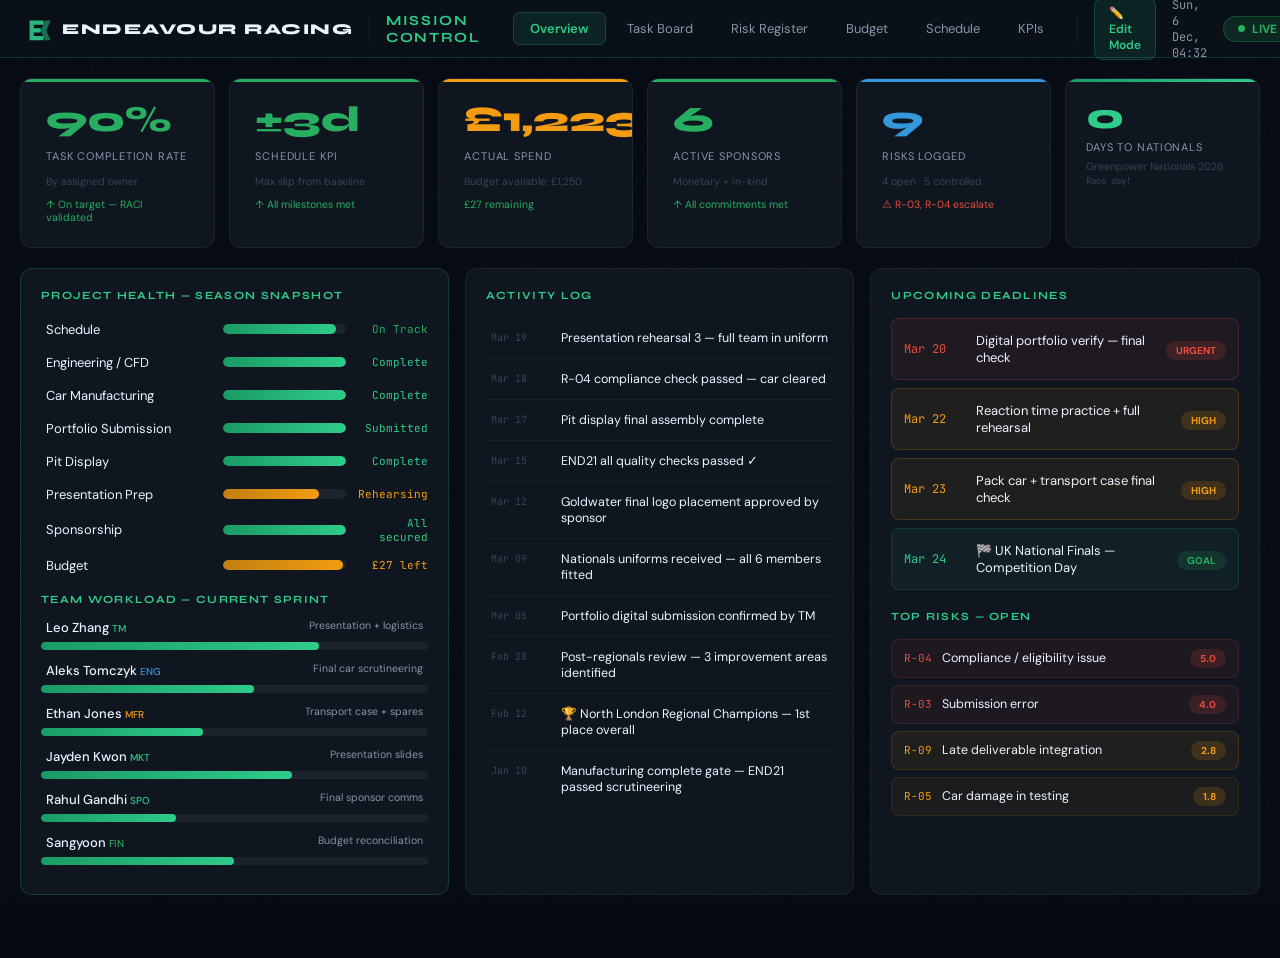
==== commit d6c06e9d: "Add live Nationals countdown KPI card and improve clock precision Expanded KPI strip from 5 to 6 col" ====
--- a/index.html
+++ b/index.html
@@ -3,1686 +3,814 @@
 <head>
 <meta charset="UTF-8">
 <meta name="viewport" content="width=device-width, initial-scale=1.0">
-<meta name="description" content="Precision Lap — Endeavour Racing lap timing and driver performance prediction app. Choose your tyre, fuel, ERS, and DRS setup to predict your lap time.">
-<title>ENDEAVOUR RACING — PRECISION LAP</title>
-<link href="https://fonts.googleapis.com/css2?family=Bebas+Neue&family=Space+Mono:wght@400;700&family=Barlow+Condensed:wght@400;600;700;800;900&display=swap" rel="stylesheet">
+<meta name="description" content="Mission Control dashboard for Endeavour Racing — project management, task board, risk register, budget, and KPI tracking.">
+<title>Mission Control — Endeavour Racing</title>
+<link href="https://fonts.googleapis.com/css2?family=Syne:wght@400;600;700;800&family=JetBrains+Mono:wght@400;500;600&family=DM+Sans:wght@300;400;500&display=swap" rel="stylesheet">
 <style>
-/* ═══════════════ VARIABLES ═══════════════ */
-:root {
-  --brand:   #1f9e6e;
-  --bright:  #00e896;
-  --void:    #040a06;
-  --panel:   #071210;
-  --border:  #0f2a1c;
-  --dim:     #183424;
-  --mid:     #245038;
-  --white:   #edf7f1;
-  --muted:   #4a8068;
-  --amber:   #ffb300;
-  --red:     #ff2d44;
-  --blue:    #4da6ff;
-  --purple:  #d06bff;
-}
-
-/* ═══════════════ RESET / BASE ═══════════════ */
-*, *::before, *::after { box-sizing: border-box; margin: 0; padding: 0; }
-
-html, body {
-  width: 100%; height: 100%; overflow: hidden;
-  background: var(--void);
-  color: var(--white);
-  font-family: 'Barlow Condensed', sans-serif;
-}
-
-/* ═══════════════ GLOBAL GRID ═══════════════ */
-body::before {
-  content: ''; position: fixed; inset: 0; z-index: 0; pointer-events: none;
-  background-image:
-    linear-gradient(rgba(0,232,150,.055) 1px, transparent 1px),
-    linear-gradient(90deg, rgba(0,232,150,.055) 1px, transparent 1px);
-  background-size: 48px 48px;
-}
-
-/* ═══════════════ SCANLINE ═══════════════ */
-.scanline {
-  position: fixed; inset: 0; z-index: 999; pointer-events: none;
-  background:
-    radial-gradient(circle at 0% 0%,   rgba(0,232,150,.18) 0%, transparent 40%),
-    radial-gradient(circle at 100% 100%, rgba(0,232,150,.10) 0%, transparent 40%);
-  animation: corner-pulse 4s ease-in-out infinite;
-}
-@keyframes corner-pulse {
-  0%,100% { opacity:.6; }
-  50%      { opacity:1;  }
-}
-
-/* ═══════════════ RAIN ═══════════════ */
-#rain { position: fixed; inset: 0; z-index: 2; pointer-events: none; overflow: hidden; }
-.rdrop {
-  position: absolute; width: 1.5px; top: -100px;
-  background: linear-gradient(to bottom, transparent, rgba(110,185,240,.4));
-  animation: rfall linear infinite;
-}
-@keyframes rfall { to { transform: translateY(110vh); } }
-
-/* ═══════════════ SCREENS ═══════════════ */
-.screen {
-  position: fixed; inset: 0; z-index: 10;
-  display: flex; flex-direction: column;
-  padding: clamp(14px,2.5vh,24px) clamp(18px,3.5vw,44px);
-  opacity: 0; pointer-events: none;
-  transition: opacity .32s ease, transform .32s ease;
-  transform: translateY(8px);
-  overflow-y: auto; overflow-x: hidden;
-}
-.screen.active { opacity: 1; pointer-events: all; transform: translateY(0); }
-.screen.exit    { opacity: 0; transform: translateY(-8px); }
-
-/* ═══════════════ PAGE HEADER ═══════════════ */
-.page-header {
-  display: flex;
-  align-items: center;
-  gap: clamp(12px,2vw,24px);
-  flex-shrink: 0;
-  padding-bottom: clamp(8px,1.4vh,14px);
-  border-bottom: 1px solid var(--border);
-  margin-bottom: clamp(10px,2vh,18px);
-}
-.logo-text {
-  font-family: 'Bebas Neue', sans-serif;
-  font-size: clamp(.85rem,1.6vw,1.1rem);
-  letter-spacing: 4px; white-space: nowrap; flex-shrink: 0;
-  color: var(--muted);
-}
-.logo-text em { color: var(--brand); font-style: normal; }
-.page-title-center {
-  flex: 1; display: flex; align-items: baseline; gap: clamp(8px,1.5vw,18px);
-}
-.page-title-main {
-  font-family: 'Bebas Neue', sans-serif;
-  font-size: clamp(1.3rem,3vw,2.2rem);
-  letter-spacing: 5px; line-height: 1;
-  color: var(--white); white-space: nowrap;
-}
-.page-title-sub {
-  font-family: 'Space Mono', monospace;
-  font-size: clamp(.4rem,.75vw,.54rem);
-  letter-spacing: 2px; color: var(--muted);
-  white-space: nowrap; overflow: hidden; text-overflow: ellipsis;
-}
-.page-header-right {
-  display: flex; align-items: center; gap: 10px; flex-shrink: 0;
-}
-.logo-badge {
-  font-family: 'Space Mono', monospace;
-  font-size: clamp(.4rem,.72vw,.54rem);
-  letter-spacing: 3px; color: var(--muted);
-  border: 1px solid var(--border); border-radius: 2px;
-  padding: 4px 10px; white-space: nowrap;
-}
-
-/* ═══════════════ PROGRESS PIPS ═══════════════ */
-.progress {
-  display: flex; align-items: center; gap: 5px;
-  justify-content: flex-end; flex-shrink: 0;
-  margin: 0;
-}
-.pip {
-  width: clamp(28px,5vw,44px); height: 3px; border-radius: 3px;
-  background: var(--dim); transition: background .4s, width .3s;
-}
-.pip.done    { background: var(--brand); }
-.pip.current { background: var(--bright); width: clamp(38px,7vw,60px); }
-.prog-label {
-  font-family: 'Space Mono', monospace;
-  font-size: clamp(.55rem,.9vw,.7rem);
-  letter-spacing: 3px; color: var(--muted); text-align: center;
-  flex-shrink: 0; margin-bottom: clamp(6px,1vh,10px);
-}
-
-/* ═══════════════ CONTEXT STRIP ═══════════════ */
-.ctx {
-  display: flex; align-items: center; justify-content: space-between;
-  padding: clamp(8px,1.2vh,13px) clamp(14px,2.2vw,22px);
-  background: var(--panel); border: 1px solid var(--border); border-radius: 5px;
-  flex-shrink: 0; gap: 12px; margin-bottom: clamp(8px,1.5vh,14px);
-}
-.ctx-track {
-  font-family: 'Bebas Neue', sans-serif;
-  font-size: clamp(1.2rem,3.2vw,2rem); letter-spacing: 3px;
-}
-.ctx-right { display: flex; align-items: center; gap: 10px; flex-shrink: 0; }
-.w-badge {
-  font-family: 'Space Mono', monospace;
-  font-size: clamp(.5rem,.9vw,.66rem); letter-spacing: 2px;
-  padding: 5px 14px; border-radius: 20px; border: 1px solid; white-space: nowrap;
-}
-.w-dry   { border-color: var(--bright); color: var(--bright); background: rgba(47,186,136,.08); }
-.w-light { border-color: #60a5fa;       color: #60a5fa;       background: rgba(96,165,250,.08); }
-.w-heavy { border-color: #818cf8;       color: #818cf8;       background: rgba(129,140,248,.08); }
-.w-fog   { border-color: #94a3b8;       color: #94a3b8;       background: rgba(148,163,184,.07); }
-.ctx-ideal {
-  font-family: 'Space Mono', monospace;
-  font-size: clamp(.48rem,.78vw,.6rem); color: var(--muted);
-}
-
-/* ═══════════════ BUTTONS ═══════════════ */
-.btn {
-  font-family: 'Bebas Neue', sans-serif;
-  font-size: clamp(1rem,2.2vw,1.3rem); letter-spacing: 3px;
-  padding: clamp(13px,2vh,18px) clamp(28px,5vw,52px);
-  border: 2px solid var(--brand); background: transparent; color: var(--brand);
-  cursor: pointer; border-radius: 3px;
-  position: relative; overflow: hidden; flex-shrink: 0;
-  transition: color .18s, box-shadow .18s;
-}
-.btn::before {
-  content: ''; position: absolute; inset: 0; z-index: -1;
-  background: var(--brand); transform: scaleX(0);
-  transform-origin: left; transition: transform .18s ease;
-}
-.btn:hover { color: var(--void); box-shadow: 0 0 32px rgba(0,232,150,.6); }
-.btn:hover::before { transform: scaleX(1); }
-.btn:active { transform: scale(.97); }
-
-.btn-go  { border-color: var(--bright); color: var(--bright); }
-.btn-go::before { background: var(--bright); }
-.btn-go:hover { box-shadow: 0 0 36px rgba(0,232,150,.7); }
-
-.btn-back { border-color: var(--dim); color: var(--muted); }
-.btn-back::before { background: var(--dim); }
-.btn-back:hover { color: var(--white); box-shadow: none; }
-
-.btn-amber { border-color: var(--amber); color: var(--amber); }
-.btn-amber::before { background: var(--amber); }
-
-.row-c { display: flex; align-items: center; justify-content: center; gap: 14px; flex-wrap: wrap; flex-shrink: 0; }
-
-/* ═══════════════ CARD ═══════════════ */
-.card {
-  background: var(--panel); border: 1px solid var(--border); border-radius: 6px;
-  padding: clamp(12px,2vh,20px) clamp(14px,2.5vw,24px); flex-shrink: 0;
-}
-.card-lbl {
-  font-family: 'Space Mono', monospace;
-  font-size: clamp(.52rem,.85vw,.65rem); letter-spacing: 3px;
-  color: var(--muted); margin-bottom: 8px;
-}
-
-/* ═══════════════ INPUT ═══════════════ */
-.field {
-  font-family: 'Space Mono', monospace;
-  background: var(--panel); border: 2px solid var(--border); color: var(--white);
-  border-radius: 4px; text-align: center; width: 100%; outline: none;
-  transition: border-color .2s, box-shadow .2s;
-}
-.field:focus { border-color: var(--brand); box-shadow: 0 0 24px rgba(32,131,97,.28); }
-.field.err { border-color: var(--red) !important; animation: shake .32s ease; }
-@keyframes shake { 0%,100%{transform:translateX(0)} 25%{transform:translateX(-8px)} 75%{transform:translateX(8px)} }
-
-/* ══════════════════════════════════════════
-   INTRO
-══════════════════════════════════════════ */
-#intro {
-  justify-content: center; align-items: center;
-  gap: clamp(12px,2.5vh,24px);
-  background: radial-gradient(ellipse 80% 60% at 50% 55%, rgba(0,232,150,.18) 0%, transparent 65%);
-}
-.intro-strap {
-  font-family: 'Space Mono', monospace;
-  font-size: clamp(.55rem,1.1vw,.74rem);
-  letter-spacing: 5px; color: var(--brand); text-align: center;
-}
-.brand-e {
-  font-family: 'Bebas Neue', sans-serif;
-  font-size: clamp(5rem,18vw,12rem);
-  line-height: .88; letter-spacing: clamp(4px,2vw,20px); text-align: center;
-  background: linear-gradient(160deg, var(--white) 20%, var(--bright) 100%);
-  -webkit-background-clip: text; -webkit-text-fill-color: transparent; background-clip: text;
-  animation: brand-in .9s cubic-bezier(.34,1.56,.64,1) both;
-}
-@keyframes brand-in { from { opacity:0; transform:scale(.82) translateY(30px); } }
-.brand-r {
-  font-family: 'Bebas Neue', sans-serif;
-  font-size: clamp(1.4rem,5vw,3rem);
-  letter-spacing: clamp(12px,3.5vw,28px); color: var(--brand); text-align: center;
-  animation: brand-in .9s .15s cubic-bezier(.34,1.56,.64,1) both;
-}
-.divider {
-  width: 120px; height: 1px;
-  background: linear-gradient(90deg, transparent, var(--bright), transparent);
-}
-.intro-copy {
-  font-family: 'Space Mono', monospace;
-  font-size: clamp(.58rem,1.2vw,.78rem); letter-spacing: 2px;
-  color: var(--muted); text-align: center; line-height: 2.4;
-}
-.intro-tagline {
-  font-family: 'Barlow Condensed', sans-serif; font-weight: 700;
-  font-size: clamp(1.2rem,3vw,1.9rem);
-  letter-spacing: 6px; text-align: center;
-  color: transparent;
-  -webkit-text-stroke: 1px rgba(47,186,136,.35);
-}
-.star-field {
-  position: absolute; inset: 0; z-index: -1; overflow: hidden; pointer-events: none;
-}
-.star {
-  position: absolute; background: rgba(47,186,136,.5); border-radius: 50%;
-  animation: twinkle linear infinite;
-}
-@keyframes twinkle { 0%,100%{opacity:.2} 50%{opacity:.8} }
-
-/* ══════════════════════════════════════════
-   DRIVER
-══════════════════════════════════════════ */
-#driver {
-  justify-content: center; align-items: center;
-  gap: clamp(10px,2vh,20px);
-}
-.initials-live {
-  font-family: 'Bebas Neue', sans-serif;
-  font-size: clamp(4rem,15vw,9rem);
-  letter-spacing: clamp(14px,4vw,30px); color: var(--brand); text-align: center;
-  text-shadow: 0 0 70px rgba(0,232,150,.5);
-  transition: color .2s;
-}
-.init-field {
-  font-size: clamp(1.6rem,4.5vw,2.4rem);
-  padding: clamp(10px,1.5vh,14px) 20px; max-width: 220px; text-transform: uppercase;
-}
-.init-field::placeholder { letter-spacing: 2px; font-size: clamp(.85rem,2vw,1.1rem); color: var(--muted); }
-.init-field:not(:placeholder-shown) { letter-spacing: 12px; }
-.teams-grid {
-  display: flex; gap: clamp(6px,1.2vw,10px); flex-wrap: wrap; justify-content: center;
-}
-.team-btn {
-  padding: clamp(8px,1.2vh,12px) clamp(14px,2vw,20px);
-  border: 2px solid var(--border); border-radius: 4px;
-  background: var(--panel); cursor: pointer;
-  display: flex; align-items: center; gap: 8px;
-  font-family: 'Space Mono', monospace;
-  font-size: clamp(.56rem,1vw,.72rem); letter-spacing: 2px; color: var(--muted);
-  transition: all .2s;
-}
-.team-btn.sel { border-color: var(--white); color: var(--white); transform: scale(1.06); }
-.team-dot { width: 11px; height: 11px; border-radius: 50%; flex-shrink: 0; }
-.sec-lbl {
-  font-family: 'Space Mono', monospace;
-  font-size: clamp(.55rem,.88vw,.68rem); letter-spacing: 4px; color: var(--muted); text-align: center;
-}
-
-/* ══════════════════════════════════════════
-   TRACK REVEAL
-══════════════════════════════════════════ */
-#reveal { justify-content: center; align-items: center; gap: clamp(10px,2vh,20px); }
-.reveal-name {
-  font-family: 'Bebas Neue', sans-serif;
-  font-size: clamp(3rem,13vw,8rem);
-  letter-spacing: clamp(4px,2vw,16px); text-align: center; line-height: 1;
-  animation: reveal-in .6s cubic-bezier(.34,1.56,.64,1) both;
-}
-@keyframes reveal-in { from { opacity:0; transform:scale(.75); } }
-.reveal-country {
-  font-family: 'Space Mono', monospace;
-  font-size: clamp(.6rem,1.1vw,.76rem); letter-spacing: 3px;
-  color: var(--muted); text-align: center;
-}
-.reveal-map {
-  width: min(75vw, 500px); height: clamp(100px,20vh,180px);
-  display: flex; align-items: center; justify-content: center;
-}
-.reveal-map svg { width: 100%; height: 100%; }
-.reveal-stats {
-  display: flex; gap: clamp(10px,3vw,30px); justify-content: center; flex-wrap: wrap;
-}
-.rstat { text-align: center; }
-.rstat-val {
-  font-family: 'Bebas Neue', sans-serif;
-  font-size: clamp(1.3rem,3.5vw,2.2rem); color: var(--bright);
-}
-.rstat-lbl {
-  font-family: 'Space Mono', monospace;
-  font-size: clamp(.52rem,.82vw,.62rem); letter-spacing: 3px; color: var(--muted); margin-top: 3px;
-}
-.tip-card {
-  max-width: 520px; text-align: center;
-  background: var(--panel); border: 1px solid var(--border); border-left: 3px solid var(--brand);
-  border-radius: 4px; padding: clamp(10px,1.5vh,16px) clamp(16px,2.5vw,28px);
-  font-family: 'Space Mono', monospace;
-  font-size: clamp(.58rem,.95vw,.7rem); color: var(--muted); letter-spacing: .5px; line-height: 1.9;
-}
-
-/* ══════════════════════════════════════════
-   SHARED STEP PAGE
-══════════════════════════════════════════ */
-.step-head {
-  text-align: center; flex-shrink: 0;
-  margin-bottom: clamp(8px,1.5vh,14px);
-}
-.step-num {
-  font-family: 'Space Mono', monospace;
-  font-size: clamp(.55rem,.88vw,.7rem); letter-spacing: 4px;
-  color: var(--brand); margin-bottom: 4px;
-}
-.step-title {
-  font-family: 'Bebas Neue', sans-serif;
-  font-size: clamp(2.5rem,8vw,5.5rem); letter-spacing: 5px;
-  line-height: 1;
-}
-
-/* ══════════════════════════════════════════
-   STEP 1 — TYRE
-══════════════════════════════════════════ */
-#s-tyre { gap: clamp(8px,1.4vh,14px); }
-.tyre-stage {
-  flex: 1; display: flex; align-items: center; justify-content: center;
-  gap: clamp(10px,2.5vw,32px); flex-wrap: wrap;
-}
-.tyre-item {
-  display: flex; flex-direction: column; align-items: center;
-  gap: clamp(8px,1.2vh,14px); cursor: pointer;
-  transition: transform .22s;
-}
-.tyre-item:hover { transform: translateY(-8px); }
-.tyre-circle {
-  width: clamp(90px,14vw,140px); height: clamp(90px,14vw,140px);
-  border-radius: 50%; border: 4px solid rgba(255,255,255,.1);
-  display: flex; align-items: center; justify-content: center;
-  font-family: 'Bebas Neue', sans-serif; font-size: clamp(1.6rem,3.5vw,2.6rem);
-  font-weight: 900; transition: all .22s; position: relative;
-}
-.tyre-circle::after {
-  content: ''; position: absolute; inset: -6px; border-radius: 50%;
-  border: 2px solid transparent; transition: border-color .22s;
-}
-.tyre-item.sel .tyre-circle {
-  border-color: white; transform: scale(1.15);
-  box-shadow: 0 0 0 3px rgba(255,255,255,.12), 0 0 36px rgba(255,255,255,.22);
-}
-.tyre-item.sel .tyre-circle::after { border-color: rgba(255,255,255,.3); }
-.tyre-label {
-  font-family: 'Bebas Neue', sans-serif;
-  font-size: clamp(1rem,2.2vw,1.35rem); letter-spacing: 2px;
-  color: var(--muted); transition: color .22s;
-}
-.tyre-item.sel .tyre-label { color: var(--white); }
-.tyre-desc {
-  font-family: 'Space Mono', monospace;
-  font-size: clamp(.52rem,.88vw,.62rem); color: var(--muted);
-  text-align: center; max-width: clamp(90px,12vw,140px); line-height: 1.7;
-}
-.tyre-item.sel .tyre-desc { color: rgba(228,240,235,.5); }
-/* tyre colours */
-.tc-s { background: #cc0000; color: #fff; }
-.tc-m { background: #d4a000; color: #000; }
-.tc-h { background: #d8d8d8; color: #111; }
-.tc-i { background: #1a9e2a; color: #fff; }
-.tc-w { background: #1a5aee; color: #fff; }
-
-/* ══════════════════════════════════════════
-   STEP 2 — FUEL
-══════════════════════════════════════════ */
-#s-fuel { gap: clamp(8px,1.4vh,14px); }
-.fuel-stage {
-  flex: 1; display: flex; align-items: flex-end; justify-content: center;
-  gap: clamp(16px,4vw,50px); padding-bottom: clamp(10px,2vh,24px);
-}
-.fuel-item {
-  display: flex; flex-direction: column; align-items: center;
-  gap: clamp(8px,1.3vh,14px); cursor: pointer;
-  transition: transform .22s;
-}
-.fuel-item:hover { transform: translateY(-6px); }
-.fuel-column {
-  width: clamp(65px,10vw,95px); height: clamp(140px,26vh,230px);
-  background: var(--dim); border-radius: 6px 6px 4px 4px;
-  overflow: hidden; border: 1px solid var(--border); position: relative;
-}
-.fuel-fill {
-  position: absolute; bottom: 0; left: 0; right: 0;
-  background: linear-gradient(to top, #ff9500, #ffe040);
-  border-radius: 0 0 3px 3px; transition: height .5s cubic-bezier(.25,.46,.45,.94);
-}
-.fuel-fill::after {
-  content: ''; position: absolute; top: 0; left: 0; right: 0;
-  height: 3px; background: rgba(255,255,255,.3);
-  animation: fuel-slosh 2s ease-in-out infinite;
-}
-@keyframes fuel-slosh { 0%,100%{opacity:.3} 50%{opacity:.8} }
-.fuel-item.sel .fuel-column {
-  border-color: var(--amber);
-  box-shadow: 0 0 24px rgba(245,166,35,.3);
-}
-.fuel-item.sel .fuel-fill {
-  background: linear-gradient(to top, #ffaa00, #ffee55);
-  box-shadow: 0 -4px 16px rgba(245,166,35,.4);
-}
-.fuel-tag {
-  font-family: 'Bebas Neue', sans-serif;
-  font-size: clamp(1.3rem,2.8vw,1.9rem); letter-spacing: 3px; color: var(--muted);
-  transition: color .2s;
-}
-.fuel-item.sel .fuel-tag { color: var(--amber); }
-.fuel-effect {
-  font-family: 'Space Mono', monospace;
-  font-size: clamp(.52rem,.85vw,.65rem); color: var(--muted);
-  text-align: center; letter-spacing: .5px; transition: color .2s;
-}
-.fuel-item.sel .fuel-effect { color: rgba(245,166,35,.65); }
-
-/* ══════════════════════════════════════════
-   STEP 3 — ERS
-══════════════════════════════════════════ */
-#s-ers { gap: clamp(8px,1.4vh,14px); }
-.sys-stage {
-  flex: 1; display: flex; align-items: center; justify-content: center;
-}
-.sys-toggle-card {
-  display: flex; flex-direction: column; align-items: center;
-  gap: clamp(16px,3vh,28px); cursor: pointer;
-  padding: clamp(28px,5vh,50px) clamp(40px,8vw,80px);
-  border: 2px solid var(--border); border-radius: 8px;
-  background: var(--panel); max-width: 400px; width: 100%;
-  transition: all .25s;
-}
-.sys-toggle-card:hover { border-color: var(--mid); }
-.sys-icon-wrap {
-  width: clamp(80px,14vw,120px); height: clamp(80px,14vw,120px);
-  border-radius: 50%; border: 3px solid var(--border);
-  display: flex; align-items: center; justify-content: center;
-  font-size: clamp(2rem,5vw,3.5rem); transition: all .25s;
-  background: var(--panel);
-}
-.sys-toggle-card.on { border-color: var(--bright); background: rgba(47,186,136,.06); }
-.sys-toggle-card.on .sys-icon-wrap {
-  border-color: var(--bright); background: rgba(47,186,136,.1);
-  box-shadow: 0 0 30px rgba(47,186,136,.35);
-  animation: pulse-on 2s ease-in-out infinite;
-}
-@keyframes pulse-on { 0%,100%{box-shadow:0 0 20px rgba(0,232,150,.4)} 50%{box-shadow:0 0 55px rgba(0,232,150,.85)} }
-.sys-name {
-  font-family: 'Bebas Neue', sans-serif;
-  font-size: clamp(2.4rem,7vw,4.4rem); letter-spacing: 5px;
-  transition: color .25s;
-}
-.sys-toggle-card.on .sys-name { color: var(--bright); }
-.sys-state {
-  font-family: 'Space Mono', monospace;
-  font-size: clamp(.6rem,1.1vw,.78rem); letter-spacing: 4px;
-  color: var(--muted); transition: color .25s;
-}
-.sys-toggle-card.on .sys-state { color: var(--bright); }
-.sys-switch {
-  width: clamp(56px,9vw,72px); height: clamp(28px,4.5vw,36px);
-  border-radius: 20px; background: var(--dim); border: 2px solid var(--border);
-  position: relative; transition: all .25s;
-}
-.sys-toggle-card.on .sys-switch { background: rgba(47,186,136,.2); border-color: var(--bright); }
-.sys-knob {
-  position: absolute; top: 3px; left: 3px;
-  width: calc(clamp(28px,4.5vw,36px) - 10px); height: calc(clamp(28px,4.5vw,36px) - 10px);
-  border-radius: 50%; background: var(--muted); transition: all .25s;
-}
-.sys-toggle-card.on .sys-knob { background: var(--bright); left: calc(100% - clamp(28px,4.5vw,36px) + 5px); }
-.sys-effect {
-  font-family: 'Space Mono', monospace;
-  font-size: clamp(.56rem,.95vw,.72rem); color: var(--muted);
-  text-align: center; line-height: 1.8; letter-spacing: .4px;
-  transition: color .25s;
-}
-.sys-toggle-card.on .sys-effect { color: rgba(47,186,136,.55); }
-
-/* ERS particles */
-.ers-sparks {
-  position: absolute; inset: 0; pointer-events: none; overflow: hidden;
-  display: none; z-index: 20;
-}
-.ers-sparks.active { display: block; }
-.spark {
-  position: absolute; width: 2px; height: 2px; border-radius: 50%;
-  background: var(--bright);
-  animation: spark-fly linear forwards;
-}
-@keyframes spark-fly {
-  0%   { opacity: 1; transform: translate(0,0) scale(1); }
-  100% { opacity: 0; transform: translate(var(--sx), var(--sy)) scale(0); }
-}
-
-/* ══════════════════════════════════════════
-   STEP 4 — DRS
-══════════════════════════════════════════ */
-#s-drs { gap: clamp(8px,1.4vh,14px); }
-.drs-toggle-card {
-  display: flex; flex-direction: column; align-items: center;
-  gap: clamp(16px,3vh,28px); cursor: pointer;
-  padding: clamp(28px,5vh,50px) clamp(40px,8vw,80px);
-  border: 2px solid var(--border); border-radius: 8px;
-  background: var(--panel); max-width: 400px; width: 100%;
-  transition: all .25s;
-}
-.drs-toggle-card:hover { border-color: var(--mid); }
-.drs-toggle-card.on { border-color: #60a5fa; background: rgba(96,165,250,.05); }
-.drs-toggle-card.on .sys-icon-wrap {
-  border-color: #60a5fa; background: rgba(96,165,250,.1);
-  box-shadow: 0 0 30px rgba(96,165,250,.35);
-  animation: pulse-drs 2s ease-in-out infinite;
-}
-@keyframes pulse-drs { 0%,100%{box-shadow:0 0 20px rgba(96,165,250,.3)} 50%{box-shadow:0 0 45px rgba(96,165,250,.6)} }
-.drs-toggle-card.on .sys-name { color: #60a5fa; }
-.drs-toggle-card.on .sys-state { color: #60a5fa; }
-.drs-toggle-card.on .sys-switch { background: rgba(96,165,250,.2); border-color: #60a5fa; }
-.drs-toggle-card.on .sys-knob { background: #60a5fa; left: calc(100% - clamp(28px,4.5vw,36px) + 5px); }
-.drs-toggle-card.on .sys-effect { color: rgba(96,165,250,.55); }
-.drs-zone-tag {
-  font-family: 'Bebas Neue', sans-serif;
-  font-size: clamp(.75rem,1.7vw,1rem); letter-spacing: 2px;
-  color: var(--muted); margin-top: -8px; transition: color .25s;
-}
-.drs-toggle-card.on .drs-zone-tag { color: #60a5fa; }
-
-/* ══════════════════════════════════════════
-   STEP 5 — PREDICTION
-══════════════════════════════════════════ */
-#s-predict { gap: clamp(8px,1.4vh,14px); }
-.predict-summary {
-  display: flex; gap: clamp(6px,1.5vw,14px);
-  justify-content: center; flex-wrap: wrap; flex-shrink: 0;
-}
-.psbox {
-  text-align: center;
-  padding: clamp(8px,1.2vh,12px) clamp(12px,2vw,18px);
-  background: var(--panel); border: 1px solid var(--border); border-radius: 4px;
-  min-width: clamp(70px,12vw,110px);
-}
-.psbox-lbl {
-  font-family: 'Space Mono', monospace;
-  font-size: clamp(.52rem,.82vw,.65rem); letter-spacing: 3px; color: var(--muted); margin-bottom: 5px;
-}
-.psbox-val {
-  font-family: 'Bebas Neue', sans-serif;
-  font-size: clamp(1.1rem,2.4vw,1.6rem); letter-spacing: 2px;
-}
-.predict-center {
-  flex: 1; display: flex; flex-direction: column;
-  align-items: center; justify-content: center;
-  gap: clamp(12px,2vh,22px);
-}
-.predict-subtitle {
-  font-family: 'Space Mono', monospace;
-  font-size: clamp(.6rem,1.1vw,.78rem); letter-spacing: 4px; color: var(--muted); text-align: center;
-}
-.predict-big {
-  font-size: clamp(3rem,10vw,6rem); font-weight: 700; letter-spacing: 8px;
-  padding: clamp(14px,2.5vh,24px) 32px;
-  width: min(90%, 420px); border-radius: 6px;
-}
-.predict-big::placeholder {
-  font-size: clamp(1rem,2.2vw,1.4rem);
-  letter-spacing: 3px; color: var(--muted); font-weight: 400;
-}
-.predict-big:not(:placeholder-shown) {
-  font-size: clamp(3rem,10vw,6rem);
-  letter-spacing: 8px; font-weight: 700;
-}
-.predict-unit {
-  font-family: 'Space Mono', monospace;
-  font-size: clamp(.58rem,1vw,.74rem); letter-spacing: 5px; color: var(--muted);
-}
-.predict-hint {
-  font-family: 'Space Mono', monospace;
-  font-size: clamp(.58rem,1vw,.74rem); color: var(--muted);
-  letter-spacing: .5px; line-height: 1.8; text-align: center;
-}
-.predict-hint b { color: var(--amber); }
-
-/* ══════════════════════════════════════════
-   COUNTDOWN
-══════════════════════════════════════════ */
-#countdown { justify-content: center; align-items: center; }
-.cd-inner { flex: 1; display: flex; flex-direction: column; align-items: center; justify-content: center; gap: 14px; }
-.cd-num {
-  font-family: 'Bebas Neue', sans-serif;
-  font-size: clamp(22vw,44vh,38vw); line-height: 1;
-  color: var(--bright); text-shadow: 0 0 120px rgba(0,232,150,.75);
-  transition: color .2s;
-}
-.cd-lbl {
-  font-family: 'Space Mono', monospace;
-  font-size: clamp(.65rem,1.3vw,.85rem); letter-spacing: 6px; color: var(--muted);
-}
-.cd-flash {
-  position: fixed; inset: 0; background: var(--bright); opacity: 0; z-index: 500; pointer-events: none;
-  transition: opacity .12s;
-}
-.cd-flash.on { opacity: .12; }
-
-/* ══════════════════════════════════════════
-   RESULT
-══════════════════════════════════════════ */
-#result { gap: clamp(8px,1.4vh,14px); justify-content: center; }
-.medal {
-  font-family: 'Bebas Neue', sans-serif;
-  font-size: clamp(3.5rem,10vw,6rem); text-align: center; letter-spacing: 4px;
-  animation: medal-pop .65s cubic-bezier(.34,1.56,.64,1) both;
-}
-@keyframes medal-pop { from { opacity:0; transform:scale(0) rotate(-20deg); } }
-.grade-line {
-  font-family: 'Bebas Neue', sans-serif;
-  font-size: clamp(1.8rem,5.5vw,3.5rem); letter-spacing: 5px; text-align: center;
-}
-.times-row { display: grid; grid-template-columns: 1fr 1fr; gap: 10px; flex-shrink: 0; }
-.t-box {
-  text-align: center;
-  padding: clamp(10px,1.5vh,15px);
-  background: var(--panel); border: 1px solid var(--border); border-radius: 5px;
-}
-.t-lbl { font-family: 'Space Mono', monospace; font-size: clamp(.52rem,.82vw,.65rem); letter-spacing: 3px; color: var(--muted); margin-bottom: 5px; }
-.t-val { font-family: 'Space Mono', monospace; font-size: clamp(.9rem,2.3vw,1.45rem); font-weight: 700; }
-.delta-card { flex-shrink: 0; }
-.delta-track { height: 9px; background: var(--dim); border-radius: 5px; overflow: hidden; margin-bottom: 8px; }
-.delta-fill { height: 100%; border-radius: 5px; width: 0; transition: width 1.2s cubic-bezier(.25,.46,.45,.94); }
-.delta-lbl { font-family: 'Space Mono', monospace; font-size: clamp(.6rem,1vw,.76rem); text-align: center; letter-spacing: 2px; }
-.pts-line {
-  font-family: 'Bebas Neue', sans-serif;
-  font-size: clamp(2.5rem,7vw,4.5rem); text-align: center; letter-spacing: 4px;
-}
-.breakdown {
-  font-family: 'Space Mono', monospace;
-  font-size: clamp(.52rem,.85vw,.66rem); color: var(--muted);
-  text-align: center; line-height: 2.1; letter-spacing: .4px; flex-shrink: 0;
-}
-.ev-notice { color: var(--amber); font-weight: 700; }
-
-/* ══════════════════════════════════════════
-   LEADERBOARD
-══════════════════════════════════════════ */
-#leaderboard { gap: clamp(10px,1.8vh,16px); }
-.lb-list { flex: 1; overflow-y: auto; display: flex; flex-direction: column; gap: 8px; min-height: 0; }
-.lb-row {
-  display: flex; align-items: center; gap: clamp(10px,2vw,16px);
-  padding: clamp(10px,1.5vh,14px) clamp(14px,2.2vw,20px);
-  background: var(--panel); border: 1px solid var(--border);
-  border-left-width: 4px; border-radius: 5px; transition: transform .18s;
-}
-.lb-row:hover { transform: translateX(5px); }
-.lb-pos { font-family: 'Bebas Neue', sans-serif; font-size: clamp(1.1rem,2.5vw,1.5rem); width: 28px; text-align: center; color: var(--muted); flex-shrink: 0; }
-.lb-pos.g { color: #ffd700; } .lb-pos.s { color: #c0c0c0; } .lb-pos.b { color: #cd7f32; }
-.lb-info { flex: 1; min-width: 0; }
-.lb-init { font-family: 'Bebas Neue', sans-serif; font-size: clamp(1rem,2.4vw,1.4rem); letter-spacing: 3px; }
-.lb-meta { font-family: 'Space Mono', monospace; font-size: clamp(.5rem,.8vw,.6rem); color: var(--muted); margin-top: 2px; white-space: nowrap; overflow: hidden; text-overflow: ellipsis; }
-.lb-pts { font-family: 'Bebas Neue', sans-serif; font-size: clamp(.95rem,2.3vw,1.35rem); color: var(--brand); letter-spacing: 2px; flex-shrink: 0; }
-.lb-empty { font-family: 'Space Mono', monospace; font-size: .58rem; color: var(--muted); text-align: center; padding: 60px 0; letter-spacing: 4px; }
-
-/* ── HIDE NUMBER INPUT SPINNERS ── */
-input[type=number]::-webkit-outer-spin-button,
-input[type=number]::-webkit-inner-spin-button {
-  -webkit-appearance: none; margin: 0;
-}
-input[type=number] { -moz-appearance: textfield; }
+  :root {
+    --bg:#060a12;--bg2:#0a1018;--bg3:#0f1620;--bg4:#131e2a;
+    --teal:#2ecb8a;--teal2:#1a9b66;--teal3:#0d6644;
+    --dim:rgba(46,203,138,0.1);--glow:rgba(46,203,138,0.22);
+    --border:rgba(46,203,138,0.2);--b2:rgba(255,255,255,0.06);
+    --white:#edf2ff;--grey:#8a93a8;--grey2:#3a4255;
+    --red:#e74c3c;--yellow:#f39c12;--green:#27ae60;--blue:#3498db;
+    --mono:'JetBrains Mono',monospace;
+    --edit-bg:rgba(46,203,138,0.06);
+    --edit-border:rgba(46,203,138,0.25);
+  }
+  *{margin:0;padding:0;box-sizing:border-box}
+  body{background:var(--bg);font-family:'DM Sans',sans-serif;color:var(--white);min-height:100vh;overflow-x:hidden}
+
+  /* ── NOISE ── */
+  body::before{content:'';position:fixed;inset:0;background:url("data:image/svg+xml,%3Csvg viewBox='0 0 200 200' xmlns='http://www.w3.org/2000/svg'%3E%3Cfilter id='n'%3E%3CfeTurbulence type='fractalNoise' baseFrequency='0.8' numOctaves='4'/%3E%3C/filter%3E%3Crect width='100%25' height='100%25' filter='url(%23n)' opacity='0.018'/%3E%3C/svg%3E");pointer-events:none;z-index:0}
+
+  /* ── TOP BAR ── */
+  .topbar{position:fixed;top:0;left:0;right:0;z-index:200;height:58px;background:var(--bg2);border-bottom:1px solid var(--border);display:flex;align-items:center;padding:0 24px;gap:16px}
+  .logo{display:flex;align-items:center;gap:10px;font-family:'Syne',sans-serif;font-weight:800;font-size:15px;letter-spacing:.1em;color:var(--white);text-transform:uppercase;flex-shrink:0}
+  .logo svg{width:28px;height:28px}
+  .divider{width:1px;height:28px;background:var(--b2);flex-shrink:0}
+  .mc-title{font-family:'Syne',sans-serif;font-size:14px;font-weight:700;color:var(--teal);letter-spacing:.12em;text-transform:uppercase}
+  .spacer{flex:1}
+  .live-badge{display:flex;align-items:center;gap:7px;background:rgba(39,174,96,0.15);border:1px solid rgba(39,174,96,0.3);border-radius:20px;padding:4px 14px;font-size:12px;font-weight:700;color:#27ae60}
+  .live-dot{width:7px;height:7px;border-radius:50%;background:#27ae60;animation:pulse 1.4s infinite}
+  @keyframes pulse{0%,100%{opacity:1;transform:scale(1)}50%{opacity:.5;transform:scale(1.3)}}
+  .edit-toggle{display:flex;align-items:center;gap:8px;background:rgba(46,203,138,0.1);border:1px solid var(--border);border-radius:8px;padding:6px 14px;cursor:pointer;font-size:12px;font-weight:600;color:var(--teal);transition:all .2s}
+  .edit-toggle:hover{background:rgba(46,203,138,0.2)}
+  .edit-toggle.active{background:rgba(46,203,138,0.25);border-color:var(--teal)}
+  .clock{font-family:var(--mono);font-size:12px;color:var(--grey)}
+
+  /* tab nav */
+  .tabs{display:flex;gap:4px}
+  .tab{padding:7px 16px;border-radius:7px;border:1px solid transparent;background:none;color:var(--grey);font-family:'DM Sans',sans-serif;font-size:13px;cursor:pointer;transition:all .18s;white-space:nowrap}
+  .tab.active{background:var(--dim);border-color:var(--border);color:var(--teal);font-weight:600}
+  .tab:hover:not(.active){color:var(--white)}
+
+  /* ── MAIN ── */
+  .main{margin-top:58px;padding:20px;min-height:calc(100vh - 58px);position:relative;z-index:1}
+  .panel{display:none}
+  .panel.active{display:block}
+
+  /* ── CARD ── */
+  .card{background:var(--bg3);border:1px solid var(--b2);border-radius:12px;padding:20px}
+  .card.hl{border-color:var(--border)}
+  .card-title{font-family:'Syne',sans-serif;font-size:11px;font-weight:700;letter-spacing:.12em;text-transform:uppercase;color:var(--teal);margin-bottom:16px}
+
+  /* ── EDITABLE FIELDS ── */
+  .editable{outline:none;transition:background .15s,border-color .15s;border-radius:4px;padding:2px 4px;border:1px solid transparent}
+  body.edit-mode .editable{background:var(--edit-bg);border-color:var(--edit-border);cursor:text}
+  body.edit-mode .editable:focus{background:rgba(46,203,138,0.12);border-color:var(--teal);box-shadow:0 0 0 2px rgba(46,203,138,0.15)}
+  .editable:empty:before{content:attr(data-placeholder);opacity:.35;pointer-events:none}
+
+  /* ── KPI CARDS ── */
+  .kpi-strip{display:grid;grid-template-columns:repeat(6,1fr);gap:14px;margin-bottom:20px}
+  .kpi{background:var(--bg3);border:1px solid var(--b2);border-radius:12px;padding:20px;position:relative;overflow:hidden}
+  .kpi::before{content:'';position:absolute;top:0;left:0;right:0;height:3px;background:var(--teal)}
+  .kpi.warn::before{background:var(--yellow)}
+  .kpi.alert::before{background:var(--red)}
+  .kpi.ok::before{background:var(--green)}
+  .kpi.blue::before{background:var(--blue)}
+  .kpi-val{font-family:'Syne',sans-serif;font-size:clamp(28px,2.8vw,40px);font-weight:800;color:var(--teal);line-height:1}
+  .kpi.warn .kpi-val{color:var(--yellow)}
+  .kpi.alert .kpi-val{color:var(--red)}
+  .kpi.ok .kpi-val{color:var(--green)}
+  .kpi.blue .kpi-val{color:var(--blue)}
+  .kpi-label{font-size:11px;color:var(--grey);text-transform:uppercase;letter-spacing:.08em;margin-top:5px}
+  .kpi-sub{font-size:10.5px;color:var(--grey2);margin-top:6px}
+  .kpi-trend{font-size:10.5px;margin-top:4px}
+  .up{color:var(--green)}.down{color:var(--red)}
+  .kpi.countdown::before{background:linear-gradient(90deg,var(--teal2),var(--teal))}
+  .kpi.countdown .kpi-val{color:var(--teal)}
+  .countdown-sub{font-size:9px;color:var(--grey2);margin-top:2px;font-family:var(--mono)}
+
+  /* ── OVERVIEW GRID ── */
+  .ov-grid{display:grid;grid-template-columns:1.1fr 1fr 1fr;gap:16px}
+
+  /* progress row */
+  .prog-row{display:flex;align-items:center;gap:12px;margin-bottom:10px}
+  .prog-label{font-size:13px;color:var(--white);width:170px;flex-shrink:0}
+  .prog-track{flex:1;height:10px;background:rgba(255,255,255,0.06);border-radius:5px;overflow:hidden}
+  .prog-fill{height:100%;border-radius:5px;background:linear-gradient(90deg,var(--teal2),var(--teal));transition:width .3s}
+  .prog-fill.warn{background:linear-gradient(90deg,#c08010,var(--yellow))}
+  .prog-fill.full{background:linear-gradient(90deg,var(--teal2),var(--teal))}
+  .prog-val{font-family:var(--mono);font-size:11px;color:var(--teal);width:70px;text-align:right;flex-shrink:0}
+
+  /* activity log */
+  .log-entry{display:flex;gap:12px;padding:9px 0;border-bottom:1px solid rgba(255,255,255,0.04)}
+  .log-entry:last-child{border-bottom:none}
+  .log-date{font-family:var(--mono);font-size:10px;color:var(--grey2);width:58px;flex-shrink:0;margin-top:1px}
+  .log-text{font-size:12.5px;color:var(--white)}
+
+  /* workload */
+  .wl-row{margin-bottom:9px}
+  .wl-top{display:flex;justify-content:space-between;margin-bottom:3px}
+  .wl-name{font-size:13px;color:var(--white);font-weight:500}
+  .wl-task{font-size:10.5px;color:var(--grey)}
+  .wl-bar{height:8px;background:rgba(255,255,255,0.05);border-radius:4px;overflow:hidden}
+  .wl-fill{height:100%;border-radius:4px;background:linear-gradient(90deg,var(--teal2),var(--teal))}
+
+  /* ── TASK BOARD ── */
+  .task-board{display:grid;grid-template-columns:repeat(4,1fr);gap:14px}
+  .col-head{display:flex;align-items:center;gap:9px;margin-bottom:12px}
+  .col-dot{width:9px;height:9px;border-radius:50%;flex-shrink:0}
+  .col-name{font-family:'Syne',sans-serif;font-size:11px;font-weight:700;letter-spacing:.1em;text-transform:uppercase;color:var(--grey)}
+  .col-cnt{margin-left:auto;font-size:10px;color:var(--grey2);background:rgba(255,255,255,0.05);padding:2px 8px;border-radius:10px}
+  .task-col{background:rgba(255,255,255,0.02);border-radius:10px;padding:14px}
+  .task-card{background:var(--bg3);border:1px solid var(--b2);border-radius:8px;padding:12px 14px;margin-bottom:8px;transition:border-color .15s,transform .1s}
+  .task-card:hover{border-color:var(--border);transform:translateY(-1px)}
+  .task-card:last-child{margin-bottom:0}
+  .task-title{font-size:13px;color:var(--white);font-weight:500;margin-bottom:7px;line-height:1.3}
+  .task-meta{display:flex;align-items:center;gap:6px;flex-wrap:wrap}
+  .t-tag{font-size:10px;padding:2px 8px;border-radius:20px;font-weight:600}
+  .t-eng{background:rgba(52,152,219,0.15);color:#3498db}
+  .t-ent{background:rgba(46,203,138,0.12);color:var(--teal)}
+  .t-des{background:rgba(155,89,182,0.15);color:#9b59b6}
+  .t-mfr{background:rgba(243,156,18,0.15);color:#f39c12}
+  .t-pres{background:rgba(231,76,60,0.12);color:#e74c3c}
+  .t-owner{font-size:10.5px;color:var(--teal)}
+  .t-date{font-family:var(--mono);font-size:9.5px;color:var(--grey2)}
+  .t-pri{width:7px;height:7px;border-radius:50%;margin-left:auto;flex-shrink:0}
+  .p-h{background:var(--red)}.p-m{background:var(--yellow)}.p-l{background:var(--green)}
+
+  /* add task btn */
+  .add-task{display:none;width:100%;padding:9px;background:rgba(46,203,138,0.06);border:1px dashed rgba(46,203,138,0.3);border-radius:7px;color:rgba(46,203,138,0.6);font-size:12px;cursor:pointer;text-align:center;transition:all .15s;margin-top:6px}
+  .add-task:hover{background:rgba(46,203,138,0.12);color:var(--teal)}
+  body.edit-mode .add-task{display:block}
+  body.edit-mode .task-card{cursor:pointer}
+  body.edit-mode .task-card:hover::after{content:'✏️';position:absolute;top:8px;right:8px;font-size:11px}
+  body.edit-mode .task-card{position:relative}
+
+  /* ── RISK TABLE ── */
+  .risk-tbl{width:100%;border-collapse:collapse;font-size:13px}
+  .risk-tbl th{padding:10px 12px;text-align:left;font-family:'Syne',sans-serif;font-size:10px;letter-spacing:.1em;text-transform:uppercase;color:var(--grey);border-bottom:1px solid var(--border)}
+  .risk-tbl td{padding:11px 12px;border-bottom:1px solid rgba(255,255,255,0.04);vertical-align:middle}
+  .risk-tbl tr:last-child td{border-bottom:none}
+  .risk-tbl tr:hover td{background:rgba(255,255,255,0.02)}
+  .rpill{display:inline-flex;align-items:center;padding:3px 10px;border-radius:20px;font-size:11px;font-weight:700}
+  .rh{background:rgba(231,76,60,0.15);color:var(--red)}
+  .rm{background:rgba(243,156,18,0.15);color:var(--yellow)}
+  .rl{background:rgba(39,174,96,0.15);color:var(--green)}
+  .spill{font-size:10.5px;padding:3px 9px;border-radius:20px;font-weight:600}
+  .sc{background:rgba(39,174,96,0.12);color:var(--green)}
+  .sm{background:rgba(243,156,18,0.12);color:var(--yellow)}
+  .so{background:rgba(231,76,60,0.12);color:var(--red)}
+  .risk-tbl td.owner{font-size:12px;color:var(--white)}
+  .risk-tbl td.desc{font-size:11.5px;color:var(--grey)}
+
+  /* ── BUDGET ── */
+  .budget-grid{display:grid;grid-template-columns:1fr 1fr;gap:16px}
+  .bud-tbl{width:100%;border-collapse:collapse;font-size:13px}
+  .bud-tbl th{padding:9px 10px;text-align:left;font-family:'Syne',sans-serif;font-size:10px;letter-spacing:.1em;text-transform:uppercase;color:var(--grey);border-bottom:1px solid var(--border)}
+  .bud-tbl td{padding:10px 10px;border-bottom:1px solid rgba(255,255,255,0.04);color:var(--white)}
+  .bud-tbl tr:last-child td{border-bottom:none}
+  .bud-tbl tr:hover td{background:rgba(255,255,255,0.02)}
+  .bud-tbl .mono{font-family:var(--mono);font-size:12px}
+  .bar-t{height:9px;background:rgba(255,255,255,0.05);border-radius:4px;overflow:hidden;margin-top:5px}
+  .bar-f{height:100%;border-radius:4px;background:linear-gradient(90deg,var(--teal2),var(--teal))}
+
+  /* sponsor cards */
+  .spon-grid{display:grid;grid-template-columns:1fr 1fr 1fr;gap:12px}
+  .spon-card{background:rgba(255,255,255,0.04);border:1px solid var(--b2);border-radius:9px;padding:14px;display:flex;justify-content:space-between;align-items:flex-start}
+
+  /* ── SCHEDULE ── */
+  .sch-row{display:flex;align-items:center;gap:10px;margin-bottom:7px}
+  .sch-label{font-size:12px;color:var(--grey);width:180px;flex-shrink:0;text-align:right}
+  .sch-track{flex:1;height:16px;background:rgba(255,255,255,0.04);border-radius:5px;position:relative;overflow:visible}
+  .sch-bar{height:100%;border-radius:5px;position:absolute;top:0;display:flex;align-items:center;padding:0 7px}
+  .sch-bar-txt{font-size:9.5px;color:rgba(0,0,0,0.65);font-weight:700;white-space:nowrap;overflow:hidden}
+  .sch-now{position:absolute;top:0;bottom:0;width:2px;background:rgba(231,76,60,0.8);z-index:10}
+  .sch-now::before{content:'TODAY';position:absolute;top:-16px;left:3px;font-size:8px;color:var(--red);font-weight:700;font-family:var(--mono)}
+  .ms-dot{position:absolute;top:50%;transform:translate(-50%,-50%);width:11px;height:11px;border-radius:50%;z-index:5;border:2px solid var(--bg)}
+  .month-strip{display:flex;padding-left:190px;margin-bottom:6px;margin-top:2px}
+  .m-lbl{flex:1;font-size:9.5px;color:var(--grey2);text-align:center}
+
+  /* milestone row */
+  .ms-strip{display:grid;grid-template-columns:repeat(5,1fr);gap:12px;margin-top:16px}
+  .ms-card{text-align:center;padding:14px;background:var(--bg3);border:1px solid var(--b2);border-radius:10px;border-top:3px solid var(--teal)}
+  .ms-card.done{border-top-color:var(--green)}
+  .ms-card.now{border-top-color:var(--yellow);background:rgba(243,156,18,0.05)}
+  .ms-label{font-size:9.5px;color:var(--teal);font-weight:700;letter-spacing:.1em;text-transform:uppercase}
+  .ms-card.done .ms-label{color:var(--green)}
+  .ms-card.now .ms-label{color:var(--yellow)}
+  .ms-date{font-family:'Syne',sans-serif;font-size:18px;font-weight:800;color:var(--white);margin-top:4px}
+  .ms-sub{font-size:10px;color:var(--grey);margin-top:3px}
+
+  /* KPI detail */
+  .kpi-det-grid{display:grid;grid-template-columns:1fr 1fr 1fr;gap:14px;margin-bottom:16px}
+  .kpi-det{background:var(--bg3);border:1px solid var(--b2);border-radius:12px;padding:20px}
+
+  /* SMART grid */
+  .smart-grid{display:grid;grid-template-columns:repeat(5,1fr);gap:10px}
+  .smart-card{text-align:center;padding:16px 10px;background:rgba(46,203,138,0.06);border-radius:9px;border:1px solid var(--border)}
+  .smart-letter{font-family:'Syne',sans-serif;font-size:30px;font-weight:800;color:var(--teal)}
+
+  /* scrollbar */
+  ::-webkit-scrollbar{width:4px}
+  ::-webkit-scrollbar-track{background:transparent}
+  ::-webkit-scrollbar-thumb{background:var(--grey2);border-radius:2px}
+
+  /* edit mode indicator */
+  .edit-banner{display:none;position:fixed;bottom:0;left:0;right:0;z-index:300;background:rgba(46,203,138,0.18);border-top:1px solid var(--border);padding:10px 24px;font-size:12px;color:var(--teal);font-weight:600;text-align:center}
+  body.edit-mode .edit-banner{display:block}
+
+  /* modal */
+  .modal-backdrop{display:none;position:fixed;inset:0;background:rgba(0,0,0,0.7);z-index:500;align-items:center;justify-content:center}
+  .modal-backdrop.open{display:flex}
+  .modal{background:var(--bg3);border:1px solid var(--border);border-radius:14px;padding:28px;width:500px;max-width:90vw}
+  .modal h3{font-family:'Syne',sans-serif;font-size:18px;font-weight:800;margin-bottom:20px;color:var(--white)}
+  .modal label{display:block;font-size:11px;color:var(--grey);text-transform:uppercase;letter-spacing:.1em;margin-bottom:5px;margin-top:14px}
+  .modal input,.modal select,.modal textarea{width:100%;background:rgba(255,255,255,0.06);border:1px solid var(--b2);border-radius:7px;color:var(--white);padding:10px 12px;font-size:13px;font-family:'DM Sans',sans-serif;outline:none;transition:border-color .15s}
+  .modal input:focus,.modal select:focus,.modal textarea:focus{border-color:var(--teal)}
+  .modal select option{background:var(--bg3)}
+  .modal-btns{display:flex;gap:10px;margin-top:22px;justify-content:flex-end}
+  .btn{padding:9px 20px;border-radius:8px;font-size:13px;font-weight:600;cursor:pointer;border:none;transition:all .18s}
+  .btn-teal{background:rgba(46,203,138,0.2);border:1px solid var(--border);color:var(--teal)}
+  .btn-teal:hover{background:rgba(46,203,138,0.35)}
+  .btn-grey{background:rgba(255,255,255,0.06);border:1px solid var(--b2);color:var(--grey)}
+  .btn-grey:hover{color:var(--white)}
+  .btn-red{background:rgba(231,76,60,0.12);border:1px solid rgba(231,76,60,0.25);color:var(--red)}
+  .btn-red:hover{background:rgba(231,76,60,0.25)}
+
+  @keyframes fadeIn{from{opacity:0;transform:translateY(8px)}to{opacity:1;transform:translateY(0)}}
+  .panel.active{animation:fadeIn .22s ease}
 </style>
 </head>
 <body>
 
-<div class="scanline"></div>
-<div id="rain"></div>
-<div class="cd-flash" id="flash"></div>
-<div class="ers-sparks" id="ersSparks"></div>
-
-<!-- ══════════════════ INTRO ══════════════════ -->
-<div id="intro" class="screen active">
-  <div class="star-field" id="stars"></div>
-  <div class="intro-strap">STEM RACING NATIONALS 2026 · DEVELOPMENT CLASS · 25 MARCH</div>
-  <div class="brand-e">ENDEAVOUR</div>
-  <div class="brand-r">RACING</div>
-  <div class="row-c"><div class="divider"></div></div>
-  <div class="intro-tagline">OUTTHINK. OUTBUILD. OUTRACE.</div>
-  <div class="intro-copy">
-    SIX STUDENTS &nbsp;·&nbsp; ONE CAR &nbsp;·&nbsp; BUILT FROM THE GROUND UP AT HARROW SCHOOL<br>
-    SELECT YOUR STRATEGY &nbsp;·&nbsp; PREDICT THE LAP &nbsp;·&nbsp; BEAT THE PIT WALL
-  </div>
-  <button class="btn btn-go" onclick="boot()" style="align-self:center; margin-top:8px;">
-    START SESSION
-  </button>
-  <div style="font-family:'Space Mono',monospace;font-size:clamp(.3rem,.65vw,.44rem);
-    letter-spacing:3px;color:var(--border);text-align:center;margin-top:8px;">
-    HARROW SCHOOL · 2026
-  </div>
+<!-- ── TOP BAR ── -->
+<div class="topbar">
+  <div class="logo">
+    <svg viewBox="0 0 40 40" fill="none"><path d="M8 8 L28 8 L28 14 L14 14 L14 19 L24 19 L24 25 L14 25 L14 30 L28 30 L28 36 L8 36 Z" fill="#2ecb8a" opacity=".9"/><path d="M30 8 L38 8 L32 22 L38 36 L30 36 L24 22 Z" fill="#2ecb8a" opacity=".5"/></svg>
+    Endeavour Racing
+  </div>
+  <div class="divider"></div>
+  <div class="mc-title">Mission Control</div>
+  <div class="spacer"></div>
+  <div class="tabs">
+    <button class="tab active" onclick="showPanel('overview',this)">Overview</button>
+    <button class="tab" onclick="showPanel('tasks',this)">Task Board</button>
+    <button class="tab" onclick="showPanel('risks',this)">Risk Register</button>
+    <button class="tab" onclick="showPanel('budget',this)">Budget</button>
+    <button class="tab" onclick="showPanel('schedule',this)">Schedule</button>
+    <button class="tab" onclick="showPanel('kpis',this)">KPIs</button>
+  </div>
+  <div class="divider"></div>
+  <div class="edit-toggle" id="editToggle" onclick="toggleEdit()">✏️ Edit Mode</div>
+  <div class="clock" id="clock">—</div>
+  <div class="live-badge"><div class="live-dot"></div> LIVE</div>
 </div>
 
-<!-- ══════════════════ DRIVER ══════════════════ -->
-<div id="driver" class="screen">
-  <div class="page-header">
-    <div class="logo-text">ENDEAVOUR <em>RACING</em></div>
-    <div class="page-title-center">
-      <div class="page-title-main">DRIVER REGISTRATION</div>
-      <div class="page-title-sub">ENTER YOUR DETAILS TO BEGIN</div>
-    </div>
-    <div class="page-header-right">
-      <div class="logo-badge">SESSION START</div>
-      
-    </div>
-  </div>
-  <div style="flex:1;display:grid;grid-template-rows:1fr auto 1fr;gap:0;min-height:0;">
-    <!-- Top: initials input -->
-    <div style="display:flex;flex-direction:column;align-items:center;justify-content:center;gap:clamp(10px,2vh,18px);">
-      <div class="sec-lbl">DRIVER INITIALS</div>
-      <div class="initials-live" id="initLive">?</div>
-      <input id="initInput" class="field init-field" maxlength="3"
-        placeholder="e.g. HAM" autocomplete="off" oninput="onInit()">
-    </div>
-    <!-- Middle: divider -->
-    <div style="border-top:1px solid var(--border);margin:0 0 0 0;"></div>
-    <!-- Bottom: team selection -->
-    <div style="display:flex;flex-direction:column;align-items:center;justify-content:center;gap:clamp(10px,2vh,16px);">
-      <div class="sec-lbl">SELECT YOUR TEAM</div>
-      <div class="teams-grid" id="teamsGrid"></div>
-      <button class="btn" onclick="confirmDriver()" style="margin-top:4px;">CONFIRM DRIVER →</button>
+<!-- ── MAIN ── -->
+<div class="main">
+
+<!-- ═══ OVERVIEW ═══ -->
+<div class="panel active" id="panel-overview">
+
+  <!-- KPI strip -->
+  <div class="kpi-strip">
+    <div class="kpi ok">
+      <div class="kpi-val editable" contenteditable="false" data-placeholder="90%">90%</div>
+      <div class="kpi-label editable" contenteditable="false" data-placeholder="KPI name">Task Completion Rate</div>
+      <div class="kpi-sub editable" contenteditable="false" data-placeholder="sub-detail">By assigned owner</div>
+      <div class="kpi-trend up editable" contenteditable="false">↑ On target — RACI validated</div>
+    </div>
+    <div class="kpi ok">
+      <div class="kpi-val editable" contenteditable="false" data-placeholder="±3d">±3d</div>
+      <div class="kpi-label editable" contenteditable="false">Schedule KPI</div>
+      <div class="kpi-sub editable" contenteditable="false">Max slip from baseline</div>
+      <div class="kpi-trend up editable" contenteditable="false">↑ All milestones met</div>
+    </div>
+    <div class="kpi warn">
+      <div class="kpi-val editable" contenteditable="false">£1,223</div>
+      <div class="kpi-label editable" contenteditable="false">Actual Spend</div>
+      <div class="kpi-sub editable" contenteditable="false">Budget available: £1,250</div>
+      <div class="kpi-trend up editable" contenteditable="false">£27 remaining</div>
+    </div>
+    <div class="kpi ok">
+      <div class="kpi-val editable" contenteditable="false">6</div>
+      <div class="kpi-label editable" contenteditable="false">Active Sponsors</div>
+      <div class="kpi-sub editable" contenteditable="false">Monetary + in-kind</div>
+      <div class="kpi-trend up editable" contenteditable="false">↑ All commitments met</div>
+    </div>
+    <div class="kpi blue">
+      <div class="kpi-val editable" contenteditable="false">9</div>
+      <div class="kpi-label editable" contenteditable="false">Risks Logged</div>
+      <div class="kpi-sub editable" contenteditable="false">4 open · 5 controlled</div>
+      <div class="kpi-trend down editable" contenteditable="false">⚠ R-03, R-04 escalate</div>
+    </div>
+    <div class="kpi countdown">
+      <div class="kpi-val" id="countdown-days">—</div>
+      <div class="kpi-label">Days to Nationals</div>
+      <div class="kpi-sub">Greenpower Nationals 2026</div>
+      <div class="countdown-sub" id="countdown-detail">Calculating…</div>
+    </div>
+  </div>
+
+  <div class="ov-grid">
+
+    <!-- Project health -->
+    <div class="card hl">
+      <div class="card-title">Project Health — Season Snapshot</div>
+      <div class="prog-row"><div class="prog-label editable" contenteditable="false">Schedule</div><div class="prog-track"><div class="prog-fill" style="width:92%"></div></div><div class="prog-val" style="color:var(--green)">On Track</div></div>
+      <div class="prog-row"><div class="prog-label editable" contenteditable="false">Engineering / CFD</div><div class="prog-track"><div class="prog-fill" style="width:100%"></div></div><div class="prog-val">Complete</div></div>
+      <div class="prog-row"><div class="prog-label editable" contenteditable="false">Car Manufacturing</div><div class="prog-track"><div class="prog-fill" style="width:100%"></div></div><div class="prog-val">Complete</div></div>
+      <div class="prog-row"><div class="prog-label editable" contenteditable="false">Portfolio Submission</div><div class="prog-track"><div class="prog-fill" style="width:100%"></div></div><div class="prog-val">Submitted</div></div>
+      <div class="prog-row"><div class="prog-label editable" contenteditable="false">Pit Display</div><div class="prog-track"><div class="prog-fill" style="width:100%"></div></div><div class="prog-val">Complete</div></div>
+      <div class="prog-row"><div class="prog-label editable" contenteditable="false">Presentation Prep</div><div class="prog-track"><div class="prog-fill warn" style="width:78%"></div></div><div class="prog-val" style="color:var(--yellow)">Rehearsing</div></div>
+      <div class="prog-row"><div class="prog-label editable" contenteditable="false">Sponsorship</div><div class="prog-track"><div class="prog-fill" style="width:100%"></div></div><div class="prog-val">All secured</div></div>
+      <div class="prog-row"><div class="prog-label editable" contenteditable="false">Budget</div><div class="prog-track"><div class="prog-fill warn" style="width:97.8%"></div></div><div class="prog-val" style="color:var(--yellow)">£27 left</div></div>
+      <div style="margin-top:16px">
+        <div class="card-title" style="margin-bottom:10px">Team Workload — Current Sprint</div>
+        <div class="wl-row"><div class="wl-top"><span class="wl-name editable" contenteditable="false">Leo Zhang <span style="font-size:10px;color:var(--teal)">TM</span></span><span class="wl-task editable" contenteditable="false">Presentation + logistics</span></div><div class="wl-bar"><div class="wl-fill" style="width:72%"></div></div></div>
+        <div class="wl-row"><div class="wl-top"><span class="wl-name editable" contenteditable="false">Aleks Tomczyk <span style="font-size:10px;color:var(--blue)">ENG</span></span><span class="wl-task editable" contenteditable="false">Final car scrutineering</span></div><div class="wl-bar"><div class="wl-fill" style="width:55%"></div></div></div>
+        <div class="wl-row"><div class="wl-top"><span class="wl-name editable" contenteditable="false">Ethan Jones <span style="font-size:10px;color:var(--yellow)">MFR</span></span><span class="wl-task editable" contenteditable="false">Transport case + spares</span></div><div class="wl-bar"><div class="wl-fill" style="width:42%"></div></div></div>
+        <div class="wl-row"><div class="wl-top"><span class="wl-name editable" contenteditable="false">Jayden Kwon <span style="font-size:10px;color:var(--teal)">MKT</span></span><span class="wl-task editable" contenteditable="false">Presentation slides</span></div><div class="wl-bar"><div class="wl-fill" style="width:65%"></div></div></div>
+        <div class="wl-row"><div class="wl-top"><span class="wl-name editable" contenteditable="false">Rahul Gandhi <span style="font-size:10px;color:var(--teal)">SPO</span></span><span class="wl-task editable" contenteditable="false">Final sponsor comms</span></div><div class="wl-bar"><div class="wl-fill" style="width:35%"></div></div></div>
+        <div class="wl-row"><div class="wl-top"><span class="wl-name editable" contenteditable="false">Sangyoon <span style="font-size:10px;color:var(--green)">FIN</span></span><span class="wl-task editable" contenteditable="false">Budget reconciliation</span></div><div class="wl-bar"><div class="wl-fill" style="width:50%"></div></div></div>
+      </div>
+    </div>
+
+    <!-- Activity Log -->
+    <div class="card">
+      <div style="display:flex;align-items:center;justify-content:space-between;margin-bottom:16px">
+        <div class="card-title" style="margin-bottom:0">Activity Log</div>
+        <button class="btn btn-teal" onclick="addLogEntry()" id="addLogBtn" style="display:none;padding:5px 12px;font-size:11px">+ Add Entry</button>
+      </div>
+      <div id="logEntries">
+        <div class="log-entry"><div class="log-date editable" contenteditable="false">Mar 19</div><div class="log-text editable" contenteditable="false">Presentation rehearsal 3 — full team in uniform</div></div>
+        <div class="log-entry"><div class="log-date editable" contenteditable="false">Mar 18</div><div class="log-text editable" contenteditable="false">R-04 compliance check passed — car cleared</div></div>
+        <div class="log-entry"><div class="log-date editable" contenteditable="false">Mar 17</div><div class="log-text editable" contenteditable="false">Pit display final assembly complete</div></div>
+        <div class="log-entry"><div class="log-date editable" contenteditable="false">Mar 15</div><div class="log-text editable" contenteditable="false">END21 all quality checks passed ✓</div></div>
+        <div class="log-entry"><div class="log-date editable" contenteditable="false">Mar 12</div><div class="log-text editable" contenteditable="false">Goldwater final logo placement approved by sponsor</div></div>
+        <div class="log-entry"><div class="log-date editable" contenteditable="false">Mar 09</div><div class="log-text editable" contenteditable="false">Nationals uniforms received — all 6 members fitted</div></div>
+        <div class="log-entry"><div class="log-date editable" contenteditable="false">Mar 05</div><div class="log-text editable" contenteditable="false">Portfolio digital submission confirmed by TM</div></div>
+        <div class="log-entry"><div class="log-date editable" contenteditable="false">Feb 28</div><div class="log-text editable" contenteditable="false">Post-regionals review — 3 improvement areas identified</div></div>
+        <div class="log-entry"><div class="log-date editable" contenteditable="false">Feb 12</div><div class="log-text editable" contenteditable="false">🏆 North London Regional Champions — 1st place overall</div></div>
+        <div class="log-entry"><div class="log-date editable" contenteditable="false">Jan 10</div><div class="log-text editable" contenteditable="false">Manufacturing complete gate — END21 passed scrutineering</div></div>
+      </div>
+    </div>
+
+    <!-- Upcoming + Recent risks -->
+    <div class="card">
+      <div class="card-title">Upcoming Deadlines</div>
+      <div style="display:flex;flex-direction:column;gap:8px;margin-bottom:20px" id="deadlines">
+        <div style="display:flex;align-items:center;gap:12px;padding:10px 12px;background:rgba(231,76,60,0.08);border:1px solid rgba(231,76,60,0.2);border-radius:8px">
+          <div style="font-family:var(--mono);font-size:12px;color:var(--red);width:55px;flex-shrink:0">Mar 20</div>
+          <div class="editable" contenteditable="false" style="font-size:13px;color:var(--white)">Digital portfolio verify — final check</div>
+          <div style="margin-left:auto;flex-shrink:0"><span class="rpill rh" style="font-size:10px">URGENT</span></div>
+        </div>
+        <div style="display:flex;align-items:center;gap:12px;padding:10px 12px;background:rgba(243,156,18,0.07);border:1px solid rgba(243,156,18,0.18);border-radius:8px">
+          <div style="font-family:var(--mono);font-size:12px;color:var(--yellow);width:55px;flex-shrink:0">Mar 22</div>
+          <div class="editable" contenteditable="false" style="font-size:13px;color:var(--white)">Reaction time practice + full rehearsal</div>
+          <div style="margin-left:auto;flex-shrink:0"><span class="rpill rm" style="font-size:10px">HIGH</span></div>
+        </div>
+        <div style="display:flex;align-items:center;gap:12px;padding:10px 12px;background:rgba(243,156,18,0.07);border:1px solid rgba(243,156,18,0.18);border-radius:8px">
+          <div style="font-family:var(--mono);font-size:12px;color:var(--yellow);width:55px;flex-shrink:0">Mar 23</div>
+          <div class="editable" contenteditable="false" style="font-size:13px;color:var(--white)">Pack car + transport case final check</div>
+          <div style="margin-left:auto;flex-shrink:0"><span class="rpill rm" style="font-size:10px">HIGH</span></div>
+        </div>
+        <div style="display:flex;align-items:center;gap:12px;padding:10px 12px;background:rgba(46,203,138,0.06);border:1px solid rgba(46,203,138,0.15);border-radius:8px">
+          <div style="font-family:var(--mono);font-size:12px;color:var(--teal);width:55px;flex-shrink:0">Mar 24</div>
+          <div class="editable" contenteditable="false" style="font-size:13px;color:var(--white)">🏁 UK National Finals — Competition Day</div>
+          <div style="margin-left:auto;flex-shrink:0"><span class="rpill rl" style="font-size:10px">GOAL</span></div>
+        </div>
+      </div>
+      <div class="card-title">Top Risks — Open</div>
+      <div style="display:flex;flex-direction:column;gap:7px">
+        <div style="display:flex;align-items:center;gap:10px;padding:9px 12px;background:rgba(231,76,60,0.07);border:1px solid rgba(231,76,60,0.15);border-radius:8px"><span style="font-family:var(--mono);font-size:11px;color:var(--red)">R-04</span><span style="font-size:12.5px;color:var(--white)">Compliance / eligibility issue</span><span class="rpill rh" style="margin-left:auto;font-size:10px">5.0</span></div>
+        <div style="display:flex;align-items:center;gap:10px;padding:9px 12px;background:rgba(231,76,60,0.07);border:1px solid rgba(231,76,60,0.15);border-radius:8px"><span style="font-family:var(--mono);font-size:11px;color:var(--red)">R-03</span><span style="font-size:12.5px;color:var(--white)">Submission error</span><span class="rpill rh" style="margin-left:auto;font-size:10px">4.0</span></div>
+        <div style="display:flex;align-items:center;gap:10px;padding:9px 12px;background:rgba(243,156,18,0.07);border:1px solid rgba(243,156,18,0.15);border-radius:8px"><span style="font-family:var(--mono);font-size:11px;color:var(--yellow)">R-09</span><span style="font-size:12.5px;color:var(--white)">Late deliverable integration</span><span class="rpill rm" style="margin-left:auto;font-size:10px">2.8</span></div>
+        <div style="display:flex;align-items:center;gap:10px;padding:9px 12px;background:rgba(243,156,18,0.05);border:1px solid rgba(243,156,18,0.1);border-radius:8px"><span style="font-family:var(--mono);font-size:11px;color:var(--yellow)">R-05</span><span style="font-size:12.5px;color:var(--white)">Car damage in testing</span><span class="rpill rm" style="margin-left:auto;font-size:10px">1.8</span></div>
+      </div>
     </div>
   </div>
 </div>
 
-<!-- ══════════════════ TRACK REVEAL ══════════════════ -->
-<div id="reveal" class="screen">
-  <div class="page-header">
-    <div class="logo-text">ENDEAVOUR <em>RACING</em></div>
-    <div class="page-title-center">
-      <div class="page-title-main">YOUR CIRCUIT</div>
-      <div class="page-title-sub">STUDY THE TRACK BEFORE BUILDING YOUR STRATEGY</div>
-    </div>
-    <div class="page-header-right">
-      <div class="logo-badge">CIRCUIT REVEAL</div>
-      
-    </div>
-  </div>
-  <div style="flex:1;display:flex;flex-direction:column;min-height:0;gap:0;">
-    <div style="display:flex;align-items:center;justify-content:space-between;flex:1;gap:clamp(16px,3vw,40px);min-height:0;">
-      <!-- Left: name + stats + tip -->
-      <div style="flex:1;display:flex;flex-direction:column;justify-content:center;gap:clamp(10px,2vh,18px);">
-        <div class="reveal-name" id="revName">—</div>
-        <div class="reveal-country" id="revCountry">—</div>
-        <div class="reveal-stats" id="revStats"></div>
-        <div class="tip-card" id="revTip">—</div>
-      </div>
-      <!-- Right: track map -->
-      <div style="flex:1;display:flex;align-items:center;justify-content:center;">
-        <div class="reveal-map" id="revMap" style="width:100%;height:clamp(140px,28vh,260px);"></div>
-      </div>
-    </div>
-    <div class="row-c" style="padding-top:clamp(10px,2vh,18px);padding-bottom:4px;flex-shrink:0;border-top:1px solid var(--border);margin-top:clamp(10px,2vh,18px);">
-      <button class="btn btn-go" onclick="goStep('s-tyre',1)">BEGIN STRATEGY →</button>
+<!-- ═══ TASK BOARD ═══ -->
+<div class="panel" id="panel-tasks">
+  <div style="display:flex;align-items:center;justify-content:space-between;margin-bottom:16px">
+    <div style="font-family:'Syne',sans-serif;font-size:18px;font-weight:800;color:var(--white)">Task Board — Nationals Sprint</div>
+    <button class="btn btn-teal" onclick="openTaskModal()" id="addTaskBtn" style="display:none">+ Add Task</button>
+  </div>
+  <div class="task-board" id="taskBoard">
+    <div class="task-col" id="col-open">
+      <div class="col-head"><div class="col-dot" style="background:var(--grey2)"></div><div class="col-name">Open</div><div class="col-cnt" id="cnt-open">3</div></div>
+      <div class="task-card" onclick="editTask(this)"><div class="task-title editable" contenteditable="false">Reaction time practice session</div><div class="task-meta"><span class="t-tag t-eng">Racing</span><span class="t-owner editable" contenteditable="false">All</span><span class="t-date editable" contenteditable="false">Mar 22</span><div class="t-pri p-h"></div></div></div>
+      <div class="task-card" onclick="editTask(this)"><div class="task-title editable" contenteditable="false">Uniform ironing + pack for nationals</div><div class="task-meta"><span class="t-tag t-ent">Enterprise</span><span class="t-owner editable" contenteditable="false">Leo</span><span class="t-date editable" contenteditable="false">Mar 23</span><div class="t-pri p-m"></div></div></div>
+      <div class="task-card" onclick="editTask(this)"><div class="task-title editable" contenteditable="false">Judges Q&A preparation — all sections</div><div class="task-meta"><span class="t-tag t-pres">Presentation</span><span class="t-owner editable" contenteditable="false">All</span><span class="t-date editable" contenteditable="false">Mar 23</span><div class="t-pri p-h"></div></div></div>
+      <button class="add-task" onclick="addTask('open')">+ Add task</button>
+    </div>
+    <div class="task-col" id="col-progress">
+      <div class="col-head"><div class="col-dot" style="background:var(--yellow)"></div><div class="col-name">In Progress</div><div class="col-cnt" id="cnt-progress">5</div></div>
+      <div class="task-card" onclick="editTask(this)" style="border-color:rgba(243,156,18,0.25)"><div class="task-title editable" contenteditable="false">Presentation full-team rehearsal × 3</div><div class="task-meta"><span class="t-tag t-pres">Presentation</span><span class="t-owner editable" contenteditable="false">All</span><span class="t-date editable" contenteditable="false">Mar 22</span><div class="t-pri p-h"></div></div></div>
+      <div class="task-card" onclick="editTask(this)" style="border-color:rgba(243,156,18,0.25)"><div class="task-title editable" contenteditable="false">Car transport case prep + foam insert</div><div class="task-meta"><span class="t-tag t-mfr">Manufacturing</span><span class="t-owner editable" contenteditable="false">Ethan</span><span class="t-date editable" contenteditable="false">Mar 22</span><div class="t-pri p-h"></div></div></div>
+      <div class="task-card" onclick="editTask(this)" style="border-color:rgba(243,156,18,0.25)"><div class="task-title editable" contenteditable="false">Pit display final assembly + photos</div><div class="task-meta"><span class="t-tag t-des">Design</span><span class="t-owner editable" contenteditable="false">Jayden</span><span class="t-date editable" contenteditable="false">Mar 21</span><div class="t-pri p-m"></div></div></div>
+      <div class="task-card" onclick="editTask(this)" style="border-color:rgba(243,156,18,0.25)"><div class="task-title editable" contenteditable="false">Final sponsor assets signed off</div><div class="task-meta"><span class="t-tag t-ent">Enterprise</span><span class="t-owner editable" contenteditable="false">Rahul</span><span class="t-date editable" contenteditable="false">Mar 20</span><div class="t-pri p-l"></div></div></div>
+      <div class="task-card" onclick="editTask(this)" style="border-color:rgba(243,156,18,0.25)"><div class="task-title editable" contenteditable="false">Budget final reconciliation</div><div class="task-meta"><span class="t-tag t-ent">Finance</span><span class="t-owner editable" contenteditable="false">Sangyoon</span><span class="t-date editable" contenteditable="false">Mar 20</span><div class="t-pri p-l"></div></div></div>
+      <button class="add-task" onclick="addTask('progress')">+ Add task</button>
+    </div>
+    <div class="task-col" id="col-review">
+      <div class="col-head"><div class="col-dot" style="background:var(--blue)"></div><div class="col-name">Review</div><div class="col-cnt" id="cnt-review">2</div></div>
+      <div class="task-card" onclick="editTask(this)" style="border-color:rgba(52,152,219,0.25)"><div class="task-title editable" contenteditable="false">END21 scrutineering checklist — all dimensions</div><div class="task-meta"><span class="t-tag t-eng">Engineering</span><span class="t-owner editable" contenteditable="false">Aleks</span><span class="t-date editable" contenteditable="false">Mar 20</span><div class="t-pri p-h"></div></div></div>
+      <div class="task-card" onclick="editTask(this)" style="border-color:rgba(52,152,219,0.25)"><div class="task-title editable" contenteditable="false">Digital portfolio submission verify</div><div class="task-meta"><span class="t-tag t-ent">Enterprise</span><span class="t-owner editable" contenteditable="false">Leo</span><span class="t-date editable" contenteditable="false">Mar 19</span><div class="t-pri p-h"></div></div></div>
+      <button class="add-task" onclick="addTask('review')">+ Add task</button>
+    </div>
+    <div class="task-col" id="col-done">
+      <div class="col-head"><div class="col-dot" style="background:var(--green)"></div><div class="col-name">Done</div><div class="col-cnt" id="cnt-done">14</div></div>
+      <div class="task-card" onclick="editTask(this)" style="opacity:.6"><div class="task-title editable" contenteditable="false">Portfolio print + bind — both copies</div><div class="task-meta"><span class="t-tag t-ent">Enterprise</span><span class="t-owner editable" contenteditable="false">Leo</span></div></div>
+      <div class="task-card" onclick="editTask(this)" style="opacity:.6"><div class="task-title editable" contenteditable="false">END21 CNC car body complete</div><div class="task-meta"><span class="t-tag t-mfr">MFR</span><span class="t-owner editable" contenteditable="false">Ethan</span></div></div>
+      <div class="task-card" onclick="editTask(this)" style="opacity:.6"><div class="task-title editable" contenteditable="false">CFD END21 analysis — 21 iterations</div><div class="task-meta"><span class="t-tag t-eng">Eng</span><span class="t-owner editable" contenteditable="false">Aleks</span></div></div>
+      <div class="task-card" onclick="editTask(this)" style="opacity:.6"><div class="task-title editable" contenteditable="false">Goldwater logo placement approved</div><div class="task-meta"><span class="t-tag t-ent">Sponsor</span><span class="t-owner editable" contenteditable="false">Rahul</span></div></div>
+      <div class="task-card" onclick="editTask(this)" style="opacity:.6"><div class="task-title editable" contenteditable="false">Nylon-12 SLS wings received + fitted</div><div class="task-meta"><span class="t-tag t-mfr">MFR</span><span class="t-owner editable" contenteditable="false">Ethan</span></div></div>
+      <div class="task-card" onclick="editTask(this)" style="opacity:.6"><div class="task-title editable" contenteditable="false">Regional competition — 1st place 🏆</div><div class="task-meta"><span class="t-tag t-eng">Racing</span><span class="t-owner editable" contenteditable="false">All</span></div></div>
+      <div class="task-card" onclick="editTask(this)" style="opacity:.6"><div class="task-title editable" contenteditable="false">3DPrintUK wings ordered + delivered</div><div class="task-meta"><span class="t-tag t-mfr">MFR</span><span class="t-owner editable" contenteditable="false">Ethan</span></div></div>
+      <button class="add-task" onclick="addTask('done')">+ Add task</button>
     </div>
   </div>
 </div>
 
-<!-- ══════════════════ STEP 1: TYRE ══════════════════ -->
-<div id="s-tyre" class="screen">
-  <div class="page-header">
-    <div class="logo-text">ENDEAVOUR <em>RACING</em></div>
-    <div class="page-title-center">
-      <div class="page-title-main">TYRE COMPOUND</div>
-      <div class="page-title-sub">STRATEGY DECISION 01 OF 05 · CHOOSE YOUR RUBBER</div>
-    </div>
-    <div class="page-header-right">
-      <div class="logo-badge w-badge" id="wBadge1"></div>
-      <div class="progress" id="prog1" style="justify-content:flex-end;margin:0;"><div class="pip current"></div><div class="pip "></div><div class="pip "></div><div class="pip "></div><div class="pip "></div></div>
-    </div>
-  </div>
-  <div class="ctx" id="ctx1"></div>
-  <div class="tyre-stage" id="tyrePicker"></div>
-  <div class="row-c" style="padding-bottom:4px;">
-    <button class="btn btn-back" onclick="go('reveal')">← BACK</button>
-    <button class="btn btn-go" onclick="confirmTyre()">CONFIRM COMPOUND →</button>
+<!-- ═══ RISK REGISTER ═══ -->
+<div class="panel" id="panel-risks">
+  <div style="display:flex;align-items:center;justify-content:space-between;margin-bottom:16px">
+    <div style="font-family:'Syne',sans-serif;font-size:18px;font-weight:800;color:var(--white)">Risk Register — Live Control System</div>
+    <div style="display:flex;gap:8px;align-items:center">
+      <span style="font-size:12px;color:var(--grey)">Escalate threshold: ≥3.1 · Updated weekly + at gates</span>
+      <button class="btn btn-teal" onclick="openRiskModal()" id="addRiskBtn" style="display:none">+ Add Risk</button>
+    </div>
+  </div>
+  <div class="card" style="padding:0;overflow:hidden">
+    <table class="risk-tbl">
+      <thead><tr><th style="width:60px">ID</th><th style="width:220px">Risk</th><th style="width:90px">Threat</th><th style="width:100px">Priority</th><th>Trigger</th><th>Control Action</th><th style="width:130px">Owner</th><th style="width:110px">Status</th></tr></thead>
+      <tbody id="riskTable">
+        <tr><td style="font-family:var(--mono);color:var(--teal);font-size:12px" class="editable" contenteditable="false">R-01</td><td class="editable" contenteditable="false" style="font-weight:500">Manufacturing delay</td><td><span class="rpill rh">3.2 HIGH</span></td><td style="color:var(--red);font-size:12px;font-weight:700">ESCALATE</td><td class="desc editable" contenteditable="false">No supplier confirm by agreed date</td><td class="desc editable" contenteditable="false">Switch backup supplier; simplify part if needed</td><td class="owner editable" contenteditable="false">Head of Eng</td><td><span class="spill sc">Controlled</span></td></tr>
+        <tr><td style="font-family:var(--mono);color:var(--teal);font-size:12px" class="editable" contenteditable="false">R-02</td><td class="editable" contenteditable="false" style="font-weight:500">Manufacturing tolerance error</td><td><span class="rpill rm">3.0 MED</span></td><td style="color:var(--yellow);font-size:12px;font-weight:700">MITIGATE</td><td class="desc editable" contenteditable="false">Part fails inspection check</td><td class="desc editable" contenteditable="false">Reprint/remachine with verified settings; tighten checks</td><td class="owner editable" contenteditable="false">Head of Eng</td><td><span class="spill sm">Monitored</span></td></tr>
+        <tr><td style="font-family:var(--mono);color:var(--teal);font-size:12px" class="editable" contenteditable="false">R-03</td><td class="editable" contenteditable="false" style="font-weight:500">Submission error</td><td><span class="rpill rh">4.0 HIGH</span></td><td style="color:var(--red);font-size:12px;font-weight:700">ESCALATE</td><td class="desc editable" contenteditable="false">File rejected or missing requirement</td><td class="desc editable" contenteditable="false">Correct and resubmit same day via checklist</td><td class="owner editable" contenteditable="false">Team Manager</td><td><span class="spill sm">Monitored</span></td></tr>
+        <tr><td style="font-family:var(--mono);color:var(--teal);font-size:12px" class="editable" contenteditable="false">R-04</td><td class="editable" contenteditable="false" style="font-weight:500">Compliance / eligibility issue</td><td><span class="rpill rh">5.0 HIGH</span></td><td style="color:var(--red);font-size:12px;font-weight:700">ESCALATE</td><td class="desc editable" contenteditable="false">Rule ambiguity or non-compliant feature flagged</td><td class="desc editable" contenteditable="false">Freeze change; verify against regs; compliant alternative</td><td class="owner editable" contenteditable="false">Team Manager</td><td><span class="spill so">Open</span></td></tr>
+        <tr><td style="font-family:var(--mono);color:var(--teal);font-size:12px" class="editable" contenteditable="false">R-05</td><td class="editable" contenteditable="false" style="font-weight:500">Car damage in testing</td><td><span class="rpill rm">1.8 MED</span></td><td style="color:var(--yellow);font-size:12px;font-weight:600">MITIGATE</td><td class="desc editable" contenteditable="false">Structural crack or repeated run failures</td><td class="desc editable" contenteditable="false">Spare parts ready; reinforce weak point; limit high-risk tests</td><td class="owner editable" contenteditable="false">Head of Mfr</td><td><span class="spill so">Open</span></td></tr>
+        <tr><td style="font-family:var(--mono);color:var(--teal);font-size:12px" class="editable" contenteditable="false">R-06</td><td class="editable" contenteditable="false" style="font-weight:500">Car damage in transit</td><td><span class="rpill rm">2.4 MED</span></td><td style="color:var(--grey);font-size:12px;font-weight:600">MITIGATE</td><td class="desc editable" contenteditable="false">Packaging check fails / transit warning</td><td class="desc editable" contenteditable="false">Hard case with foam; carry critical parts separately</td><td class="owner editable" contenteditable="false">Head of Mfr</td><td><span class="spill sc">Controlled</span></td></tr>
+        <tr><td style="font-family:var(--mono);color:var(--teal);font-size:12px" class="editable" contenteditable="false">R-07</td><td class="editable" contenteditable="false" style="font-weight:500">Sponsor cash delay</td><td><span class="rpill rm">2.0 MED</span></td><td style="color:var(--grey);font-size:12px;font-weight:600">MITIGATE</td><td class="desc editable" contenteditable="false">Funds not received by planned spend date</td><td class="desc editable" contenteditable="false">Rephase spend; prioritise essentials; activate in-kind options</td><td class="owner editable" contenteditable="false">Head of Spo</td><td><span class="spill sc">Controlled</span></td></tr>
+        <tr><td style="font-family:var(--mono);color:var(--teal);font-size:12px" class="editable" contenteditable="false">R-08</td><td class="editable" contenteditable="false" style="font-weight:500">Key member unavailability</td><td><span class="rpill rm">1.6 MED</span></td><td style="color:var(--yellow);font-size:12px;font-weight:600">MITIGATE</td><td class="desc editable" contenteditable="false">Missed handover / absence during critical week</td><td class="desc editable" contenteditable="false">Task reallocation; backup owner assigned in advance</td><td class="owner editable" contenteditable="false">Team Manager</td><td><span class="spill sm">Monitored</span></td></tr>
+        <tr><td style="font-family:var(--mono);color:var(--teal);font-size:12px" class="editable" contenteditable="false">R-09</td><td class="editable" contenteditable="false" style="font-weight:500">Late deliverable integration</td><td><span class="rpill rm">2.8 MED</span></td><td style="color:var(--grey);font-size:12px;font-weight:600">MITIGATE</td><td class="desc editable" contenteditable="false">Milestone missed at weekly review</td><td class="desc editable" contenteditable="false">Re-plan sprint; reduce scope; assign extra support resource</td><td class="owner editable" contenteditable="false">Head of Fin</td><td><span class="spill so">Open</span></td></tr>
+      </tbody>
+    </table>
+  </div>
+  <div style="display:grid;grid-template-columns:repeat(3,1fr);gap:12px;margin-top:16px">
+    <div style="background:rgba(231,76,60,0.08);border:1px solid rgba(231,76,60,0.2);border-radius:10px;padding:16px"><div style="font-family:'Syne',sans-serif;font-size:11px;font-weight:700;color:var(--red);letter-spacing:.1em;text-transform:uppercase;margin-bottom:6px">HIGH ≥3.1 — Escalate</div><div style="font-size:12.5px;color:var(--grey)">Immediate control action. Owner + deadline set. Progress tracked closely. Current: R-01, R-03, R-04</div></div>
+    <div style="background:rgba(243,156,18,0.07);border:1px solid rgba(243,156,18,0.18);border-radius:10px;padding:16px"><div style="font-family:'Syne',sans-serif;font-size:11px;font-weight:700;color:var(--yellow);letter-spacing:.1em;text-transform:uppercase;margin-bottom:6px">MED 1.3–3.0 — Mitigate</div><div style="font-size:12.5px;color:var(--grey)">Named owner assigned. Reviewed routinely through build cycle. Current: R-02, R-05, R-06, R-07, R-08, R-09</div></div>
+    <div style="background:rgba(39,174,96,0.07);border:1px solid rgba(39,174,96,0.18);border-radius:10px;padding:16px"><div style="font-family:'Syne',sans-serif;font-size:11px;font-weight:700;color:var(--green);letter-spacing:.1em;text-transform:uppercase;margin-bottom:6px">LOW &lt;1.3 — Monitor</div><div style="font-size:12.5px;color:var(--grey)">Low priority. Monitored and reviewed at key milestones only. None currently active.</div></div>
   </div>
 </div>
 
-<!-- ══════════════════ STEP 2: FUEL ══════════════════ -->
-<div id="s-fuel" class="screen">
-  <div class="page-header">
-    <div class="logo-text">ENDEAVOUR <em>RACING</em></div>
-    <div class="page-title-center">
-      <div class="page-title-main">FUEL LOAD</div>
-      <div class="page-title-sub">STRATEGY DECISION 02 OF 05 · SET YOUR FUEL WEIGHT</div>
-    </div>
-    <div class="page-header-right">
-      <div class="logo-badge w-badge" id="wBadge2"></div>
-      <div class="progress" id="prog2" style="justify-content:flex-end;margin:0;"><div class="pip done"></div><div class="pip current"></div><div class="pip "></div><div class="pip "></div><div class="pip "></div></div>
-    </div>
-  </div>
-  <div class="ctx" id="ctx2"></div>
-  <div class="fuel-stage" id="fuelPicker"></div>
-  <div class="row-c" style="padding-bottom:4px;">
-    <button class="btn btn-back" onclick="goStep('s-tyre',1)">← BACK</button>
-    <button class="btn btn-go" onclick="confirmFuel()">CONFIRM FUEL →</button>
+<!-- ═══ BUDGET ═══ -->
+<div class="panel" id="panel-budget">
+  <div style="display:flex;align-items:center;justify-content:space-between;margin-bottom:16px">
+    <div style="font-family:'Syne',sans-serif;font-size:18px;font-weight:800;color:var(--white)">Budget &amp; Sponsorship</div>
+    <div style="font-size:12px;color:var(--grey)">Phase-based release · PERT 3-point estimates · evidence-led updates</div>
+  </div>
+  <div style="display:grid;grid-template-columns:1.1fr 1fr 1fr;gap:16px">
+    <div class="card" style="padding:0;overflow:hidden">
+      <table class="bud-tbl">
+        <thead><tr><th>Item</th><th>WBS Branch</th><th>Budgeted</th><th>Actual</th><th>Δ</th></tr></thead>
+        <tbody id="budgetTable">
+          <tr><td class="editable" contenteditable="false">Pit display + build</td><td style="font-size:11px;color:var(--grey)" class="editable" contenteditable="false">Presentation</td><td class="mono editable" contenteditable="false">£248.00</td><td class="mono editable" contenteditable="false" style="color:var(--green)">£231.67</td><td class="mono" style="color:var(--green)">-£16.33</td></tr>
+          <tr><td class="editable" contenteditable="false">Uniforms (total)</td><td style="font-size:11px;color:var(--grey)" class="editable" contenteditable="false">Presentation</td><td class="mono editable" contenteditable="false">£578.67</td><td class="mono editable" contenteditable="false" style="color:var(--yellow)">£578.67</td><td class="mono" style="color:var(--grey)">£0</td></tr>
+          <tr><td class="editable" contenteditable="false">Spray painting</td><td style="font-size:11px;color:var(--grey)" class="editable" contenteditable="false">Engineering</td><td class="mono editable" contenteditable="false">£10.67</td><td class="mono editable" contenteditable="false" style="color:var(--green)">£6.00</td><td class="mono" style="color:var(--green)">-£4.67</td></tr>
+          <tr><td class="editable" contenteditable="false">Software licensing</td><td style="font-size:11px;color:var(--grey)" class="editable" contenteditable="false">Engineering</td><td class="mono editable" contenteditable="false">£55.83</td><td class="mono editable" contenteditable="false" style="color:var(--green)">£40.00</td><td class="mono" style="color:var(--green)">-£15.83</td></tr>
+          <tr><td class="editable" contenteditable="false">3D printing (proto)</td><td style="font-size:11px;color:var(--grey)" class="editable" contenteditable="false">Engineering</td><td class="mono editable" contenteditable="false">£86.00</td><td class="mono editable" contenteditable="false" style="color:var(--yellow)">£86.00</td><td class="mono" style="color:var(--grey)">£0</td></tr>
+          <tr><td class="editable" contenteditable="false">CNC + workshop</td><td style="font-size:11px;color:var(--grey)" class="editable" contenteditable="false">Engineering</td><td class="mono editable" contenteditable="false">£26.33</td><td class="mono editable" contenteditable="false" style="color:var(--green)">£26.33</td><td class="mono" style="color:var(--grey)">£0</td></tr>
+          <tr><td class="editable" contenteditable="false">Website (domain)</td><td style="font-size:11px;color:var(--grey)" class="editable" contenteditable="false">Enterprise</td><td class="mono editable" contenteditable="false">£24.17</td><td class="mono editable" contenteditable="false" style="color:var(--green)">£24.17</td><td class="mono" style="color:var(--grey)">£0</td></tr>
+          <tr><td class="editable" contenteditable="false">Registration fee</td><td style="font-size:11px;color:var(--grey)" class="editable" contenteditable="false">Research</td><td class="mono editable" contenteditable="false">£100.00</td><td class="mono editable" contenteditable="false" style="color:var(--yellow)">£100.00</td><td class="mono" style="color:var(--grey)">£0</td></tr>
+          <tr><td class="editable" contenteditable="false">Accommodation</td><td style="font-size:11px;color:var(--grey)" class="editable" contenteditable="false">Enterprise</td><td class="mono editable" contenteditable="false">£180.00</td><td class="mono editable" contenteditable="false" style="color:var(--yellow)">£180.00</td><td class="mono" style="color:var(--grey)">£0</td></tr>
+          <tr><td class="editable" contenteditable="false">Additional mfr/refine</td><td style="font-size:11px;color:var(--grey)" class="editable" contenteditable="false">Engineering</td><td class="mono editable" contenteditable="false">£52.38</td><td class="mono editable" contenteditable="false" style="color:var(--green)">£9.64</td><td class="mono" style="color:var(--green)">-£42.74</td></tr>
+          <tr style="background:rgba(255,255,255,0.03);border-top:1px solid var(--border)"><td style="font-weight:700;color:var(--white)">TOTAL</td><td></td><td class="mono" style="font-weight:700;font-size:13px;color:var(--white)">£1,362.05</td><td class="mono" style="font-weight:700;font-size:13px;color:var(--teal)">£1,282.48</td><td class="mono" style="font-weight:700;color:var(--green)">-£79.57</td></tr>
+        </tbody>
+      </table>
+    </div>
+    <div style="display:flex;flex-direction:column;gap:14px">
+      <div class="card">
+        <div class="card-title">Budget Bars</div>
+        <div style="margin-bottom:12px"><div style="display:flex;justify-content:space-between;margin-bottom:4px"><span style="font-size:12px;color:var(--grey)">Available</span><span style="font-family:var(--mono);font-size:13px;color:var(--teal);font-weight:700">£1,250</span></div><div class="bar-t"><div class="bar-f" style="width:100%"></div></div></div>
+        <div style="margin-bottom:12px"><div style="display:flex;justify-content:space-between;margin-bottom:4px"><span style="font-size:12px;color:var(--grey)">Projected spend</span><span style="font-family:var(--mono);font-size:13px;color:var(--white);font-weight:700">£1,042</span></div><div class="bar-t"><div class="bar-f" style="width:83.4%"></div></div></div>
+        <div style="margin-bottom:8px"><div style="display:flex;justify-content:space-between;margin-bottom:4px"><span style="font-size:12px;color:var(--grey)">Actual spend</span><span style="font-family:var(--mono);font-size:13px;color:var(--white);font-weight:700">£1,223</span></div><div class="bar-t"><div class="bar-f" style="width:97.8%;background:linear-gradient(90deg,#c08010,var(--yellow))"></div></div></div>
+        <div style="padding:10px;background:rgba(46,203,138,0.07);border-radius:7px;font-size:12px;color:var(--grey);margin-top:8px">Revenue target set <span style="color:var(--teal);font-weight:600">20% above</span> projected. Engineering underspend offset variances. <span style="color:var(--teal)">£27 remaining.</span></div>
+      </div>
+      <div class="card" style="flex:1">
+        <div class="card-title">PERT 3-Point Estimates</div>
+        <table class="bud-tbl" style="font-size:12px">
+          <thead><tr><th>Item</th><th>Expected</th><th>±σ</th><th>Uncert.</th></tr></thead>
+          <tbody>
+            <tr><td class="editable" contenteditable="false">Pit Display</td><td class="mono editable" contenteditable="false">£231.67</td><td class="mono editable" contenteditable="false" style="color:var(--yellow)">±£15.0</td><td class="editable" contenteditable="false" style="color:var(--grey)">6.47%</td></tr>
+            <tr><td class="editable" contenteditable="false">Uniforms</td><td class="mono editable" contenteditable="false">£578.33</td><td class="mono editable" contenteditable="false" style="color:var(--yellow)">±£25.0</td><td class="editable" contenteditable="false" style="color:var(--grey)">4.32%</td></tr>
+            <tr><td class="editable" contenteditable="false">Spray paint</td><td class="mono editable" contenteditable="false">£10.67</td><td class="mono editable" contenteditable="false" style="color:var(--red)">±£2.0</td><td class="editable" contenteditable="false" style="color:var(--red)">18.75%</td></tr>
+            <tr><td class="editable" contenteditable="false">Software</td><td class="mono editable" contenteditable="false">£55.83</td><td class="mono editable" contenteditable="false" style="color:var(--yellow)">±£5.8</td><td class="editable" contenteditable="false" style="color:var(--grey)">10.45%</td></tr>
+            <tr><td class="editable" contenteditable="false">3D Printing</td><td class="mono editable" contenteditable="false">£86.00</td><td class="mono editable" contenteditable="false" style="color:var(--yellow)">±£5.3</td><td class="editable" contenteditable="false" style="color:var(--grey)">6.20%</td></tr>
+          </tbody>
+        </table>
+      </div>
+    </div>
+    <div class="card">
+      <div class="card-title">Sponsorship Income</div>
+      <div style="display:flex;flex-direction:column;gap:9px">
+        <div class="spon-card"><div><div style="font-size:13px;font-weight:700;color:var(--white)" class="editable" contenteditable="false">Goldwater</div><div style="font-size:11px;color:var(--teal)" class="editable" contenteditable="false">Title Sponsor</div><div style="font-size:11px;color:var(--grey)" class="editable" contenteditable="false">Car bonnet · portfolio · all social</div></div><div style="font-family:'Syne',sans-serif;font-size:20px;font-weight:800;color:var(--teal)" class="editable" contenteditable="false">£500</div></div>
+        <div class="spon-card"><div><div style="font-size:13px;font-weight:700;color:var(--white)" class="editable" contenteditable="false">S'way + 3 others</div><div style="font-size:11px;color:var(--teal)" class="editable" contenteditable="false">Shared Gold Package</div><div style="font-size:11px;color:var(--grey)" class="editable" contenteditable="false">Waterfronts · C&T Legal · Acorn Vet</div></div><div style="font-family:'Syne',sans-serif;font-size:20px;font-weight:800;color:var(--teal)" class="editable" contenteditable="false">£950</div></div>
+        <div class="spon-card"><div><div style="font-size:13px;font-weight:700;color:var(--white)" class="editable" contenteditable="false">Staedtler</div><div style="font-size:11px;color:var(--teal)" class="editable" contenteditable="false">In-kind tools</div></div><div style="font-size:13px;color:var(--grey)" class="editable" contenteditable="false">£300 val</div></div>
+        <div class="spon-card"><div><div style="font-size:13px;font-weight:700;color:var(--white)" class="editable" contenteditable="false">SimScale</div><div style="font-size:11px;color:var(--teal)" class="editable" contenteditable="false">~5,000 CFD hrs free</div></div><div style="font-size:11px;color:var(--grey)">In-kind</div></div>
+        <div class="spon-card"><div><div style="font-size:13px;font-weight:700;color:var(--white)" class="editable" contenteditable="false">3DPrintUK</div><div style="font-size:11px;color:var(--teal)" class="editable" contenteditable="false">20% discount + priority</div></div><div style="font-size:11px;color:var(--grey)">In-kind</div></div>
+      </div>
+      <div style="margin-top:14px;padding:14px;background:rgba(46,203,138,0.08);border:1px solid rgba(46,203,138,0.22);border-radius:9px;display:flex;justify-content:space-between;align-items:center"><span style="font-size:13px;color:var(--grey)">Total monetary income</span><span style="font-family:'Syne',sans-serif;font-size:28px;font-weight:800;color:var(--teal)">£1,450</span></div>
+    </div>
   </div>
 </div>
 
-<!-- ══════════════════ STEP 3: ERS ══════════════════ -->
-<div id="s-ers" class="screen">
-  <div class="page-header">
-    <div class="logo-text">ENDEAVOUR <em>RACING</em></div>
-    <div class="page-title-center">
-      <div class="page-title-main">DEPLOY ERS?</div>
-      <div class="page-title-sub">STRATEGY DECISION 03 OF 05 · ENERGY RECOVERY SYSTEM</div>
-    </div>
-    <div class="page-header-right">
-      <div class="logo-badge w-badge" id="wBadge3"></div>
-      <div class="progress" id="prog3" style="justify-content:flex-end;margin:0;"><div class="pip done"></div><div class="pip done"></div><div class="pip current"></div><div class="pip "></div><div class="pip "></div></div>
-    </div>
-  </div>
-  <div class="ctx" id="ctx3"></div>
-  <div class="sys-stage">
-    <div class="sys-toggle-card" id="ersCard" onclick="toggleERS()">
-      <div class="sys-icon-wrap"><svg width="40" height="40" viewBox="0 0 40 40" fill="none"><polygon points="20,4 36,13 36,27 20,36 4,27 4,13" stroke="currentColor" stroke-width="2.5" fill="none"/><line x1="20" y1="12" x2="20" y2="20" stroke="currentColor" stroke-width="2.5"/><line x1="14" y1="20" x2="26" y2="20" stroke="currentColor" stroke-width="2.5"/><line x1="20" y1="20" x2="20" y2="28" stroke="currentColor" stroke-width="2.5"/></svg></div>
-      <div class="sys-name">ERS</div>
-      <div class="sys-switch"><div class="sys-knob"></div></div>
-      <div class="sys-state" id="ersState">OFFLINE</div>
-      <div class="sys-effect">Energy Recovery System<br>Harvests braking energy · deploys on straights<br><strong id="ersEffect">−0.9s per lap if deployed</strong></div>
-    </div>
-  </div>
-  <div class="row-c" style="padding-bottom:4px;">
-    <button class="btn btn-back" onclick="goStep('s-fuel',2)">← BACK</button>
-    <button class="btn btn-go" onclick="goStep('s-drs',4)">CONFIRM ERS →</button>
+<!-- ═══ SCHEDULE ═══ -->
+<div class="panel" id="panel-schedule">
+  <div style="font-family:'Syne',sans-serif;font-size:18px;font-weight:800;color:var(--white);margin-bottom:16px">Season Schedule — Sep 2025 → Mar 2026</div>
+  <div class="card" style="margin-bottom:16px">
+    <div style="display:flex;justify-content:space-between;align-items:center;margin-bottom:8px"><div class="card-title" style="margin-bottom:0">Gantt Timeline</div><div style="font-size:11px;color:var(--grey)">Today: Mar 19 · Nationals: Mar 24</div></div>
+    <div class="month-strip">
+      <div class="m-lbl">Sep 25</div><div class="m-lbl">Oct 25</div><div class="m-lbl">Nov 25</div><div class="m-lbl">Dec 25</div><div class="m-lbl">Jan 26</div><div class="m-lbl">Feb 26</div><div class="m-lbl">Mar 26</div>
+    </div>
+    <div>
+      <div class="sch-row"><div class="sch-label editable" contenteditable="false">Team Setup</div><div class="sch-track"><div class="sch-bar" style="left:0%;width:8%;background:rgba(46,203,138,0.55)"><div class="sch-bar-txt">Setup</div></div></div></div>
+      <div class="sch-row"><div class="sch-label editable" contenteditable="false">Research / General Aero</div><div class="sch-track"><div class="sch-bar" style="left:6%;width:22%;background:rgba(52,152,219,0.65)"><div class="sch-bar-txt">Research & CAD</div></div></div></div>
+      <div class="sch-row"><div class="sch-label editable" contenteditable="false">Sponsorship Campaign</div><div class="sch-track"><div class="sch-bar" style="left:5%;width:55%;background:rgba(46,203,138,0.45)"><div class="sch-bar-txt">Sponsorship Ongoing</div></div></div></div>
+      <div class="sch-row"><div class="sch-label editable" contenteditable="false">CFD Analysis (SimScale)</div><div class="sch-track"><div class="sch-bar" style="left:12%;width:38%;background:rgba(155,89,182,0.65)"><div class="sch-bar-txt">CFD END01→END21</div></div></div></div>
+      <div class="sch-row"><div class="sch-label editable" contenteditable="false">CAD (Onshape)</div><div class="sch-track"><div class="sch-bar" style="left:8%;width:40%;background:rgba(52,152,219,0.55)"><div class="sch-bar-txt">CAD Design Iterations</div></div></div></div>
+      <div class="sch-row"><div class="sch-label editable" contenteditable="false">Portfolio Writing</div><div class="sch-track"><div class="sch-bar" style="left:38%;width:38%;background:rgba(46,203,138,0.5)"><div class="sch-bar-txt">Portfolio Writing</div></div></div></div>
+      <div class="sch-row"><div class="sch-label editable" contenteditable="false">CNC Manufacture</div><div class="sch-track"><div class="sch-bar" style="left:48%;width:18%;background:rgba(243,156,18,0.75)"><div class="sch-bar-txt">CNC + Finishing</div></div><div class="ms-dot" style="left:66%;background:var(--teal)"></div></div></div>
+      <div class="sch-row"><div class="sch-label editable" contenteditable="false">Track Testing</div><div class="sch-track"><div class="sch-bar" style="left:64%;width:10%;background:rgba(231,76,60,0.55)"><div class="sch-bar-txt">4 Runs</div></div></div></div>
+      <div class="sch-row"><div class="sch-label editable" contenteditable="false">Pit Display Build</div><div class="sch-track"><div class="sch-bar" style="left:70%;width:20%;background:rgba(52,152,219,0.55)"><div class="sch-bar-txt">Pit Display</div></div></div></div>
+      <div class="sch-row"><div class="sch-label editable" contenteditable="false">Marketing & Social Media</div><div class="sch-track"><div class="sch-bar" style="left:0%;width:78%;background:rgba(46,203,138,0.35)"><div class="sch-bar-txt">Marketing Throughout Season</div></div></div></div>
+      <div class="sch-row"><div class="sch-label editable" contenteditable="false">Presentation Prep</div><div class="sch-track"><div class="sch-bar" style="left:76%;width:22%;background:rgba(155,89,182,0.7)"><div class="sch-bar-txt">Script & Rehearsals</div></div><div class="sch-now" style="left:97.2%"></div></div></div>
+    </div>
+    <div style="font-size:10px;color:var(--grey2);margin-top:8px;padding-left:190px">KPI: completion of major tasks within ±3 days of planned finish date · Delays recovered via additional after-school sessions in DTE department</div>
+  </div>
+  <div class="ms-strip">
+    <div class="ms-card done"><div class="ms-label">✓ Project Start</div><div class="ms-date editable" contenteditable="false">Sep 3</div><div class="ms-sub">2025</div></div>
+    <div class="ms-card done"><div class="ms-label">✓ Design Freeze</div><div class="ms-date editable" contenteditable="false">Oct 10</div><div class="ms-sub">CAD locked</div></div>
+    <div class="ms-card done"><div class="ms-label">✓ Manufacture Complete</div><div class="ms-date editable" contenteditable="false">Jan 10</div><div class="ms-sub">Testing start</div></div>
+    <div class="ms-card done"><div class="ms-label">✓ Regionals 🏆</div><div class="ms-date editable" contenteditable="false">Feb 12</div><div class="ms-sub">1st place</div></div>
+    <div class="ms-card now"><div class="ms-label">🏁 Nationals</div><div class="ms-date editable" contenteditable="false">Mar 24</div><div class="ms-sub">5 days</div></div>
   </div>
 </div>
 
-<!-- ══════════════════ STEP 4: DRS ══════════════════ -->
-<div id="s-drs" class="screen">
-  <div class="page-header">
-    <div class="logo-text">ENDEAVOUR <em>RACING</em></div>
-    <div class="page-title-center">
-      <div class="page-title-main">ACTIVATE DRS?</div>
-      <div class="page-title-sub">STRATEGY DECISION 04 OF 05 · DRAG REDUCTION SYSTEM</div>
-    </div>
-    <div class="page-header-right">
-      <div class="logo-badge w-badge" id="wBadge4"></div>
-      <div class="progress" id="prog4" style="justify-content:flex-end;margin:0;"><div class="pip done"></div><div class="pip done"></div><div class="pip done"></div><div class="pip current"></div><div class="pip "></div></div>
-    </div>
-  </div>
-  <div class="ctx" id="ctx4"></div>
-  <div class="sys-stage">
-    <div class="drs-toggle-card" id="drsCard" onclick="toggleDRS()">
-      <div class="sys-icon-wrap" style="border-color:var(--border)"><svg width="40" height="40" viewBox="0 0 40 40" fill="none"><rect x="6" y="14" width="28" height="6" rx="1" stroke="currentColor" stroke-width="2.5" fill="none"/><rect x="6" y="14" width="28" height="6" rx="1" stroke="currentColor" stroke-width="2.5" fill="none"/><line x1="10" y1="20" x2="10" y2="30" stroke="currentColor" stroke-width="2.5"/><line x1="30" y1="20" x2="30" y2="30" stroke="currentColor" stroke-width="2.5"/><line x1="20" y1="8" x2="20" y2="14" stroke="currentColor" stroke-width="2.5"/><path d="M14 8 L20 3 L26 8" stroke="currentColor" stroke-width="2.5" fill="none"/></svg></div>
-      <div class="sys-name">DRS</div>
-      <div class="sys-switch"><div class="sys-knob"></div></div>
-      <div class="sys-state" id="drsState">OFFLINE</div>
-      <div class="drs-zone-tag" id="drsZoneTag">— DRS ZONES</div>
-      <div class="sys-effect" id="drsEffect">Drag Reduction System<br>Opens rear wing on designated zones<br>—</div>
-    </div>
-  </div>
-  <div class="row-c" style="padding-bottom:4px;">
-    <button class="btn btn-back" onclick="goStep('s-ers',3)">← BACK</button>
-    <button class="btn btn-go" onclick="goStep('s-predict',5)">CONFIRM DRS →</button>
+<!-- ═══ KPIs ═══ -->
+<div class="panel" id="panel-kpis">
+  <div style="font-family:'Syne',sans-serif;font-size:18px;font-weight:800;color:var(--white);margin-bottom:16px">Key Performance Indicators — SMART Framework</div>
+  <div class="kpi-det-grid">
+    <div class="kpi-det">
+      <div class="card-title">Schedule KPI</div>
+      <div style="display:flex;justify-content:center;margin:14px 0">
+        <svg width="130" height="130" viewBox="0 0 130 130">
+          <circle cx="65" cy="65" r="54" fill="none" stroke="rgba(255,255,255,0.05)" stroke-width="12"/>
+          <circle cx="65" cy="65" r="54" fill="none" stroke="#27ae60" stroke-width="12" stroke-dasharray="339" stroke-dashoffset="34" stroke-linecap="round" transform="rotate(-90 65 65)"/>
+          <text x="65" y="60" text-anchor="middle" font-family="Syne,sans-serif" font-size="22" font-weight="800" fill="#27ae60">90%</text>
+          <text x="65" y="78" text-anchor="middle" font-size="10" fill="#7a8499">on schedule</text>
+        </svg>
+      </div>
+      <div style="font-size:12.5px;color:var(--grey);text-align:center">KPI: major tasks within <span style="color:var(--teal)">±3 days</span> of planned finish</div>
+      <div style="margin-top:10px;padding:9px;background:rgba(39,174,96,0.08);border-radius:7px;font-size:12px;color:var(--green);text-align:center">✓ All critical path tasks met on time</div>
+    </div>
+    <div class="kpi-det">
+      <div class="card-title">Task Ownership KPI</div>
+      <div style="display:flex;justify-content:center;margin:14px 0">
+        <svg width="130" height="130" viewBox="0 0 130 130">
+          <circle cx="65" cy="65" r="54" fill="none" stroke="rgba(255,255,255,0.05)" stroke-width="12"/>
+          <circle cx="65" cy="65" r="54" fill="none" stroke="#2ecb8a" stroke-width="12" stroke-dasharray="339" stroke-dashoffset="34" stroke-linecap="round" transform="rotate(-90 65 65)"/>
+          <text x="65" y="60" text-anchor="middle" font-family="Syne,sans-serif" font-size="22" font-weight="800" fill="#2ecb8a">90%</text>
+          <text x="65" y="78" text-anchor="middle" font-size="10" fill="#7a8499">by assigned owner</text>
+        </svg>
+      </div>
+      <div style="font-size:12.5px;color:var(--grey);text-align:center">90% of tasks completed by their <span style="color:var(--teal)">originally assigned</span> member</div>
+      <div style="margin-top:10px;padding:9px;background:rgba(46,203,138,0.08);border-radius:7px;font-size:12px;color:var(--teal);text-align:center">✓ RACI Matrix validated in practice</div>
+    </div>
+    <div class="kpi-det">
+      <div class="card-title">Budget KPI</div>
+      <div style="display:flex;justify-content:center;margin:14px 0">
+        <svg width="130" height="130" viewBox="0 0 130 130">
+          <circle cx="65" cy="65" r="54" fill="none" stroke="rgba(255,255,255,0.05)" stroke-width="12"/>
+          <circle cx="65" cy="65" r="54" fill="none" stroke="#f39c12" stroke-width="12" stroke-dasharray="339" stroke-dashoffset="7" stroke-linecap="round" transform="rotate(-90 65 65)"/>
+          <text x="65" y="56" text-anchor="middle" font-family="Syne,sans-serif" font-size="18" font-weight="800" fill="#f39c12">97.8%</text>
+          <text x="65" y="72" text-anchor="middle" font-size="10" fill="#7a8499">budget used</text>
+          <text x="65" y="86" text-anchor="middle" font-size="10" fill="#27ae60">£27 surplus</text>
+        </svg>
+      </div>
+      <div style="font-size:12.5px;color:var(--grey);text-align:center">Revenue target <span style="color:var(--teal)">20% above</span> projected spend as controlled contingency reserve</div>
+      <div style="margin-top:10px;padding:9px;background:rgba(243,156,18,0.08);border-radius:7px;font-size:12px;color:var(--yellow);text-align:center">⚠ Within budget — £27 remaining at nationals</div>
+    </div>
+  </div>
+  <div class="card">
+    <div class="card-title">SMART KPI Framework — Applied to Every Deliverable</div>
+    <div class="smart-grid">
+      <div class="smart-card"><div class="smart-letter">S</div><div style="font-size:13px;color:var(--white);margin-top:7px;font-weight:600">Specific</div><div style="font-size:11.5px;color:var(--grey);margin-top:5px">Each KPI tied directly to a deliverable or milestone date</div></div>
+      <div class="smart-card"><div class="smart-letter">M</div><div style="font-size:13px;color:var(--white);margin-top:7px;font-weight:600">Measurable</div><div style="font-size:11.5px;color:var(--grey);margin-top:5px">Quantified: ±3 days, 90% completion, £ vs budget</div></div>
+      <div class="smart-card"><div class="smart-letter">A</div><div style="font-size:13px;color:var(--white);margin-top:7px;font-weight:600">Achievable</div><div style="font-size:11.5px;color:var(--grey);margin-top:5px">Set within realistic constraints of school + competition timeline</div></div>
+      <div class="smart-card"><div class="smart-letter">R</div><div style="font-size:13px;color:var(--white);margin-top:7px;font-weight:600">Relevant</div><div style="font-size:11.5px;color:var(--grey);margin-top:5px">Directly supports project scope, quality, and competition goals</div></div>
+      <div class="smart-card"><div class="smart-letter">T</div><div style="font-size:13px;color:var(--white);margin-top:7px;font-weight:600">Time-Bound</div><div style="font-size:11.5px;color:var(--grey);margin-top:5px">Weekly review + key gate milestones: Design Freeze, MFR Sign-off, Submission Lock</div></div>
+    </div>
   </div>
 </div>
 
-<!-- ══════════════════ STEP 5: PREDICTION ══════════════════ -->
-<div id="s-predict" class="screen">
-  <div class="page-header">
-    <div class="logo-text">ENDEAVOUR <em>RACING</em></div>
-    <div class="page-title-center">
-      <div class="page-title-main">PREDICT THE LAP</div>
-      <div class="page-title-sub">STRATEGY DECISION 05 OF 05 · ENTER YOUR LAP TIME</div>
-    </div>
-    <div class="page-header-right">
-      <div class="logo-badge w-badge" id="wBadge5"></div>
-      <div class="progress" id="prog5" style="justify-content:flex-end;margin:0;"><div class="pip done"></div><div class="pip done"></div><div class="pip done"></div><div class="pip done"></div><div class="pip current"></div></div>
-    </div>
-  </div>
-  <div class="ctx" id="ctx5"></div>
-  <div class="predict-summary" id="predSummary"></div>
-  <div class="predict-center">
-    <div class="step-title" style="font-size:clamp(1.5rem,4.5vw,3rem);">PREDICT THE LAP</div>
-    <div class="predict-subtitle">ENTER YOUR EXPECTED LAP TIME</div>
-    <div class="predict-unit">SECONDS</div>
-    <input id="guessInput" class="field predict-big" type="number" step="0.1" min="10" max="350" placeholder="e.g. 87.4 seconds" autocomplete="off">
-    <div class="predict-hint" id="predHint">—</div>
-  </div>
-  <div class="row-c" style="padding-bottom:4px;">
-    <button class="btn btn-back" onclick="goStep('s-drs',4)">← BACK</button>
-    <button class="btn btn-go" onclick="execute()">EXECUTE STRATEGY</button>
+</div><!-- /main -->
+
+<!-- ── EDIT MODE BANNER ── -->
+<div class="edit-banner">✏️ EDIT MODE ACTIVE — Click any text field to edit. Click "Save Changes" or toggle Edit Mode off when done.</div>
+
+<!-- ── ADD TASK MODAL ── -->
+<div class="modal-backdrop" id="taskModal">
+  <div class="modal">
+    <h3>Add Task</h3>
+    <label>Task Title</label>
+    <input type="text" id="tTitle" placeholder="e.g. Final car quality check">
+    <label>Category</label>
+    <select id="tCat">
+      <option value="t-eng">Engineering</option>
+      <option value="t-ent">Enterprise</option>
+      <option value="t-des">Design</option>
+      <option value="t-mfr">Manufacturing</option>
+      <option value="t-pres">Presentation</option>
+    </select>
+    <label>Owner</label>
+    <input type="text" id="tOwner" placeholder="e.g. Aleks">
+    <label>Due Date</label>
+    <input type="text" id="tDate" placeholder="e.g. Mar 22">
+    <label>Column</label>
+    <select id="tCol">
+      <option value="open">Open</option>
+      <option value="progress">In Progress</option>
+      <option value="review">Review</option>
+      <option value="done">Done</option>
+    </select>
+    <label>Priority</label>
+    <select id="tPri">
+      <option value="p-h">High</option>
+      <option value="p-m">Medium</option>
+      <option value="p-l">Low</option>
+    </select>
+    <div class="modal-btns">
+      <button class="btn btn-grey" onclick="closeModal('taskModal')">Cancel</button>
+      <button class="btn btn-teal" onclick="saveTask()">Add Task</button>
+    </div>
   </div>
 </div>
 
-<!-- ══════════════════ COUNTDOWN ══════════════════ -->
-<div id="countdown" class="screen">
-  <div class="page-header">
-    <div class="logo-text">ENDEAVOUR <em>RACING</em></div>
-    <div class="page-title-center">
-      <div class="page-title-main">COMPUTING</div>
-      <div class="page-title-sub">ANALYSING YOUR STRATEGY AGAINST RACE CONDITIONS</div>
-    </div>
-    <div class="page-header-right">
-      
-      
-    </div>
-  </div>
-  <div class="cd-inner">
-    <div class="cd-num" id="cdNum">3</div>
-    <div class="cd-lbl" id="cdLbl">ANALYSING STRATEGY</div>
+<!-- ── ADD RISK MODAL ── -->
+<div class="modal-backdrop" id="riskModal">
+  <div class="modal">
+    <h3>Add Risk</h3>
+    <label>Risk ID (e.g. R-10)</label>
+    <input type="text" id="rId" placeholder="R-10">
+    <label>Risk Description</label>
+    <input type="text" id="rDesc" placeholder="e.g. Car battery failure">
+    <label>Threat Level (0–5)</label>
+    <input type="number" id="rLevel" min="0" max="5" step="0.1" placeholder="2.5">
+    <label>Priority</label>
+    <select id="rPri"><option>ESCALATE</option><option>MITIGATE</option><option>MONITOR</option></select>
+    <label>Trigger</label>
+    <input type="text" id="rTrigger" placeholder="What event triggers this risk?">
+    <label>Control Action</label>
+    <input type="text" id="rControl" placeholder="What is the response?">
+    <label>Owner</label>
+    <input type="text" id="rOwner" placeholder="e.g. Team Manager">
+    <label>Status</label>
+    <select id="rStatus"><option value="sc">Controlled</option><option value="sm">Monitored</option><option value="so">Open</option></select>
+    <div class="modal-btns">
+      <button class="btn btn-grey" onclick="closeModal('riskModal')">Cancel</button>
+      <button class="btn btn-teal" onclick="saveRisk()">Add Risk</button>
+    </div>
   </div>
 </div>
 
-<!-- ══════════════════ RESULT ══════════════════ -->
-<div id="result" class="screen">
-  <div class="page-header">
-    <div class="logo-text">ENDEAVOUR <em>RACING</em></div>
-    <div class="page-title-center">
-      <div class="page-title-main">RACE RESULT</div>
-      <div class="page-title-sub">LAP TIME ANALYSIS COMPLETE</div>
-    </div>
-    <div class="page-header-right">
-      <div class="logo-badge w-badge" id="rBadge"></div>
-      
-    </div>
-  </div>
-  <div style="flex:1;display:flex;flex-direction:column;justify-content:space-evenly;gap:clamp(6px,1.2vh,12px);">
-    <div class="medal" id="rMedal">—</div>
-    <div class="grade-line" id="rGrade">—</div>
-    <div class="times-row">
-      <div class="t-box"><div class="t-lbl">ACTUAL LAP</div><div class="t-val" id="rActual" style="color:var(--bright)">—</div></div>
-      <div class="t-box"><div class="t-lbl">YOUR PREDICTION</div><div class="t-val" id="rGuess">—</div></div>
-    </div>
-    <div class="card delta-card">
-      <div class="card-lbl">DELTA</div>
-      <div class="delta-track"><div class="delta-fill" id="dFill"></div></div>
-      <div class="delta-lbl" id="dLbl">—</div>
-    </div>
-    <div class="pts-line" id="rPts">—</div>
-    <div class="breakdown" id="rBreak">—</div>
-  </div>
-  <div class="row-c" style="padding-bottom:4px;">
-    <button class="btn" onclick="go('leaderboard');renderLB()">LEADERBOARD</button>
-    <button class="btn btn-go" onclick="playAgain()">PLAY AGAIN</button>
-  </div>
-</div>
-
-<!-- ══════════════════ LEADERBOARD ══════════════════ -->
-<div id="leaderboard" class="screen">
-  <div class="page-header">
-    <div class="logo-text">ENDEAVOUR <em>RACING</em></div>
-    <div class="page-title-center">
-      <div class="page-title-main">CHAMPIONSHIP</div>
-      <div class="page-title-sub">STANDINGS · TOP 10 SCORES THIS SESSION</div>
-    </div>
-    <div class="page-header-right">
-      <div class="logo-badge">STANDINGS</div>
-      
-    </div>
-  </div>
-  <div style="display:flex;gap:10px;justify-content:center;flex-shrink:0;flex-wrap:wrap;margin-bottom:8px;" id="lbStats"></div>
-  <div class="lb-list" id="lbList"></div>
-  <div class="row-c" style="gap:10px;flex-wrap:wrap;flex-shrink:0;padding-top:10px;">
-    <button class="btn" onclick="nextPlayer()">NEXT PLAYER</button>
-    <button class="btn btn-amber" onclick="clearBoard()">CLEAR BOARD</button>
-  </div>
-</div>
-
 <script>
-/* ════════════════════════════════
-   DATA
-════════════════════════════════ */
-const TRACKS = [
-
-  // ── MONACO ──────────────────────────────────────────────────────
-  { id:'monaco', name:'MONACO', country:'Principality of Monaco · Street Circuit',
-    ideal:73.2, drs:1,
-    tip:'Zero overtaking. Qualifying position is everything. Medium compound is safest on the kerbs.',
-    svg:`<svg viewBox="0 0 500 500" xmlns="http://www.w3.org/2000/svg"><path style="fill:none;stroke:#00e896;stroke-width:8;stroke-linejoin:round;stroke-dasharray:none;stroke-opacity:1;" d="M114.39 254.118c-5.291.797-16.59 3.899-21.591 12.351-10.241 17.32-7.564 49.849-7.225 65.52.449 21.233 8.19 64.394 15.81 89.16 3.615 11.749 7.831 22.293 13.03 31.103 2.953 5.01 6.138 10.317 9.024 14.801 2.655 4.132 6.263 10.877.24 15.999-4.558 3.875-9.64 1.203-14.008-3.463-3.42-3.657-10.543-14.16-16.567-29.37-9.765-24.66-17.468-50.031-19.732-61.9-3.01-15.815-5.578-37.213-6.624-51.21-1.514-20.246-1.259-37.462.905-48.948.636-3.383 6.686-25.199 7.828-30.577 3.014-14.157 5.074-12.608 9.76-13.832 11.628-3.034 24.635-3.212 33.918-4.69 10.391-1.656 27.932-4.627 34.64-6.63 8.586-2.558 24.114-7.437 37.654-9.638 12.048-1.957 22.442-3.163 33.738-8.585 6.376-3.06 22.44-11.446 29.22-13.556 6.776-2.106 19.262-4.742 26.505-6.324 8.285-1.808 17.729-3.209 24.701-4.667 9.595-2.01 25.857-13.498 28.267-28.719 2.61-16.465-2.639-25.304-13.255-34.742-7.23-6.426-11.998-11.999-13.052-15.915-2.046-7.596.486-12.732 3.914-17.468 5.12-7.08 52.114-70.035 55.578-74.403 3.465-4.37 6.626-3.766 10.243-.905 3.612 2.863 7.632 5.591 7.23 10.695-.452 5.722-.53 10.242 1.81 14.007 2.707 4.368 3.46 5.272 6.776 9.79 2.199 2.998 4.066 5.874 5.272 9.79 1.13 3.669 6.282 5.293 9.185 2.71 2.708-2.41 3.163-6.779-.902-9.79-1.685-1.247-3.686-2.58-5.423-5.271-3.013-4.67-5.576-8.133-7.38-10.996-1.43-2.267-3.222-11.35 2.86-13.104 8.888-2.56 20.184-6.025 26.055-7.832 2.798-.86 11.448-.15 11.448 8.585 0 8.736-.302 18.374-1.201 26.658-.408 3.704-3.586 49.104-22.845 79.876-23.814 38.04-64.113 65.337-72.997 70.287-20.183 11.245-40.852 18.48-47.896 20.282-12.954 3.313-29.117 4.617-43.98 6.628-1.799.242-4.12.2-5.425 3.062-1.083 2.374-2.923 3.206-4.768 3.514-8.131 1.356-15.674 2.176-20.535 2.862-15.662 2.206-89.21 13.2-100.205 14.854z"/></svg>` },
-
-  // ── SPA ──────────────────────────────────────────────────────────
-  { id:'spa', name:'SPA', country:'Belgium · Circuit de Spa-Francorchamps',
-    ideal:106.3, drs:2,
-    tip:'Micro-climates: dry at La Source, wet at Raidillon. Never dismiss wet tyres at Spa.',
-    svg:`<svg viewBox="0 0 500 500" xmlns="http://www.w3.org/2000/svg"><path style="fill:none;stroke:#00e896;stroke-width:8;stroke-linejoin:round;stroke-dasharray:none;stroke-opacity:1;" d="M167.75 20.858c-3.075-5.364-.283-7.034 3.387-5.065 3.669 1.97 49.393 30.95 55.603 35.171 6.21 4.22 10.613 8.816 14.395 13.224 6.116 7.128 29.072 34.701 33.87 40.235 2.327 2.682 4.765 5.265 8.892 6.504.742.223 1.542.375 2.398.53 3.105.563 9.733 2.517 14.112 9.848 4.987 8.348 5.552 11.818 4.705 22.04-.49 5.916.164 11.615 2.258 14.631 5.08 7.316 15.721 22.54 22.956 32.545 8.75 12.099 16.935 28.98 20.322 40.235 3.387 11.255 41.49 144.622 43.467 152.5 1.975 7.878 4.009 9.705-5.504 15.334-4.516 2.673-8.435 6.431-6.774 13.787 1.27 5.628 9.744 26.446.846 32.639-2.08 1.447-48.41 32.702-57.014 38.265-5.222 3.377-12.385.885-15.242-4.08-2.856-4.964-3.503-11.631 4.093-15.897 5.927-3.329 9.314-5.205 25.685-14.96 3.995-2.38 6.181-7.751 3.198-14.442-2.634-5.909-7.55-20.755-9.972-27.574-5.645-15.897-10.43-48.422-14.254-69.216-1.552-8.44-7.338-16.882-19.193-18.007-2.61-.248-11.29-.844-18.77-.563-7.303.275-20.816 4.787-27.66 22.79-5.08 13.366-15.524 40.095-23.992 62.464-6.59 17.407-22.297 12.661-24.696 10.832-5.53-4.215-19.68-14.49-31.19 1.688-5.503 7.738-16.934 26.59-23.567 36.86-7.403 11.462-15.806 3.657-38.81-13.506-9.759-7.282-7.215-21.806-5.786-27.293 6.586-25.285 18.77-40.094 31.189-50.786s29.919-23.353 50.805-30.669c20.887-7.315 27.2-13.496 33.023-24.197 16.23-29.825 24.133-42.908 22.44-57.54-1.694-14.63-19.053-43.752-22.722-56.413-1.247-4.307-2.365-11.691-3.251-20.34-.373-3.633 4.851-10.504 4.851-16.33 0-3.565-12.758-5.59-12.78-7.364-.14-12.098-.533-16.882-.533-27.292 0-2.093 6.859-4.342 6.878-6.054.069-5.878-.888-10.35-5.89-19.128-7.057-12.38-39.515-71.467-41.773-75.406z"/></svg>` },
-
-  // ── MONZA ────────────────────────────────────────────────────────
-  { id:'monza', name:'MONZA', country:'Italy · Autodromo Nazionale di Monza',
-    ideal:80.5, drs:3,
-    tip:'Temple of Speed. Lowest downforce of any circuit. Slipstream battles define the race.',
-    svg:`<svg viewBox="0 0 500 500" xmlns="http://www.w3.org/2000/svg"><path style="fill:none;stroke:#00e896;stroke-width:8;stroke-linejoin:round;stroke-dasharray:none;stroke-opacity:1;" d="M223.097 46.593c15.65-1.332 25.903-1.868 36.8-2.958 14.199-1.42 31.475-7.81 44.49-11.36 13.016-3.549 33.369-10.294 48.041-16.92 5.695-2.57 18.696 2.722 19.642 14.79.947 12.07 3.226 35.142 3.669 42.007.473 7.336.02 8.404-4.142 10.65-8.993 4.85-33.11 17.902-42.124 23.31-13.608 8.164-26.703 16.322-35.262 23.783-9.229 8.047-67.44 58.902-73.44 64.252-10.887 9.703-23.824 24.848-25.244 39.52-.485 5.01-19.32 180.904-21.062 195.595-1.657 13.963-15.735 17.269-26.742 10.768-22.837-13.49-18.144-42.676-16.881-58.769.483-6.152 13.625-156.128 14.514-165.579 1.862-19.763 4.142-37.628 15.62-51.59 14.925-18.157 32.343-28.004 56.323-25.795 22.104 2.036 38.138 13.963 46.976 28.635 13.923 23.113 9.947 49.364 8.401 62.713-2.603 22.482-20.888 177.154-22.245 188.968-4.852 42.242-34.575 70.87-71.115 66.5-38.574-4.616-57.98-38.339-55.022-70.997 1.22-13.467 25.914-289.9 27.689-309.07 1.648-17.8 7.218-35.734 31.001-48.158 12.946-6.763 23.429-8.875 40.113-10.295z"/></svg>` },
-
-  // ── SUZUKA ───────────────────────────────────────────────────────
-  { id:'suzuka', name:'SUZUKA', country:'Japan · Suzuka International Racing Course',
-    ideal:91.4, drs:2,
-    tip:'Unique figure-of-eight layout. S-curves reward balanced tyre setup. Medium is the safe call.',
-    svg:`<svg viewBox="0 0 500 500" xmlns="http://www.w3.org/2000/svg"><path style="fill:none;stroke:#00e896;stroke-width:8;stroke-linejoin:round;stroke-dasharray:none;stroke-opacity:1;" d="M214.902 264.546c-4.263.328-5.803-.797-6.964-6.36-1.16-5.565-10.35-52.063-12.284-61.7-1.12-5.574-.962-14.257 1.644-19.872 2.999-6.458 5.823-12.607 7.255-15.698 1.836-3.975.773-6.955-2.322-8.247-2.978-1.244-5.03-.101-7.35 4.074-2.322 4.173-12.672 21.262-15.283 25.733-2.153 3.687-8.92 17.507-26.309 19.871-10.163 1.382-19.687 1.207-28.146-.199-7.964-1.322-15.005-3.757-20.119-6.358-17.369-8.84-26.889-12.917-38.592-41.034-6.214-14.93-8.706-20.865-9.866-24.045-1.16-3.18-6.259-10.384-16.25-9.637-5.32.397-8.334.725-13.348 1.987-9.865 2.484-14.279 11.485-11.026 20.368 3.675 10.035 7.145 12.684 21.666 23.845 27.276 20.965 40.187 27.009 54.455 33.086 18.666 7.949 100.496 37.755 115.585 42.823 8.295 2.785 13.156 3.078 23.89-1.69 14.314-6.358 24.47-14.207 34.047-24.242 9.108-9.546 20.215-18.976 30.565-27.522 3.32-2.742 8.37-4.87 14.21-6.304 1.561-.382 3.642-1.249 3.684 2.032.02 1.49 0 2.371 0 3.18 0 3.874 4.513.801 5.611.1 8.994-5.762 12.435-7.209 19.143-5.619 1.707.405 3.45.887 5.232 1.446 13.928 4.372 17.893 8.247 32.692 25.634 8.66 10.175 94.452 116.714 100.98 124.992 7.834 9.934 7.94 13.91 6.482 23.745-1.546 10.432-6.74 21.18-17.704 19.97-8.994-.993-11.294-7.23-14.509-12.32-3.577-5.663-9.067-15.082-13.154-21.461-5.028-7.85-5.807-13.238-19.345-13.91-14.025-.695-19.964-2.105-23.407-17.685-.967-4.372-1.381-5.691-3.289-12.32-2.513-8.744-8.513-14.227-18.764-13.811-14.702.596-23.273-2.344-27.661-12.519-3.772-8.743-.236-15.137 1.933-20.765 1.837-4.77 6.382-16.195 2.71-23.35-3.676-7.153-7.966-9.22-12.866-11.524-5.707-2.683-17.812-8.054-30.855-6.757-14.994 1.49-27.083 9.837-35.207 20.17-6.979 8.877-17.12 21.658-19.442 24.839-2.321 3.181-3.96 3.926-6.287 4.173-6.577.693-23.699 2.285-31.435 2.881z"/></svg>` },
-
-  // ── BAHRAIN ──────────────────────────────────────────────────────
-  { id:'bahrain', name:'BAHRAIN', country:'Bahrain · Bahrain International Circuit',
-    ideal:94.1, drs:3,
-    tip:'45°C ambient temperature destroys soft rubber in 8 laps. Hard compound is king in the desert.',
-    svg:`<svg viewBox="0 0 500 500" xmlns="http://www.w3.org/2000/svg"><path style="fill:none;stroke:#00e896;stroke-width:8;stroke-linejoin:round;stroke-dasharray:none;stroke-opacity:1;" d="M462.85 365.784 329.224 131.432c-4.038-7.082-11.039-11.307-18.724-11.307-7.65 0-14.626 4.201-18.66 11.24-9.299 16.238-17.16 32.823-23.356 49.293-5.14 13.655-5.658 25.341-1.594 35.727 7.746 19.786 30.936 29.875 53.367 39.633l4.14 1.806c16.661 7.291 23.048 25.67 25.473 39.799.724 4.218-.317 8.525-2.847 11.823-2.535 3.297-6.256 5.19-10.22 5.19H143.68c-2.374 0-4.767-.129-7.111-.385l-31.072-3.39 5.256-9.353c5.08-9.04 15.179-13.982 24.85-12.089 14.027 2.747 34.175 6.298 50.485 7.621 14.248 1.16 34.693 2.699 51.662 3.956.337.025.668.038.995.038h.005c5.95 0 11.14-4.174 12.916-10.381 1.8-6.287-.282-12.757-5.3-16.485l-49.515-36.75c-7.077-5.252-11.07-14.267-10.421-23.53l.739-10.54c1.111-15.893-7.328-30.547-20.997-36.47l-11.045-4.781c-2.881-1.25-5.512-3.205-7.62-5.658l-43.734-50.881c-3.697-4.302-8.681-6.671-14.037-6.671-9.551 0-17.588 7.382-19.112 17.548L43.822 295.397c-2.137 14.267-.11 28.647 5.865 41.58l5.3 11.493c2.415 5.22 1.504 11.534-2.273 15.705l-14.47 16c-3.208 3.553-4.134 8.81-2.353 13.393 1.775 4.583 5.894 7.545 10.486 7.545H414.29c10.748 0 21.596-2.565 31.373-7.414l10.894-5.41c3.777-1.874 6.634-5.416 7.836-9.718s.639-8.964-1.544-12.787z"/></svg>` },
-
-  // ── BAKU ─────────────────────────────────────────────────────────
-  { id:'baku', name:'BAKU', country:'Azerbaijan · Baku City Circuit',
-    ideal:102.0, drs:2,
-    tip:'Longest straight in F1 at 2.2km. Massive DRS effect. Hard compound needed for the long run.',
-    svg:`<svg viewBox="0 0 500 500" xmlns="http://www.w3.org/2000/svg"><path style="fill:none;stroke:#00e896;stroke-width:8;stroke-linejoin:round;stroke-dasharray:none;stroke-opacity:1;" d="M461.985 52.498 427.394 15.65c-3.674-3.909-10.434-4.21-14.453-.63l-98.434 87.727a82.471 82.471 0 0 0-3.262 3.058l-55.24 54.7a9.213 9.213 0 0 0-.242 12.906l15.572 16.582-18.27 16.566c-1.063.881-26.136 21.765-34.667 38.79-1.974 3.93-1.146 8.64 2.045 11.714a45.109 45.109 0 0 0 3.35 2.958l-47.098 75.377-25.425-30.368c-2.763-3.263-7.588-4.394-11.524-2.719l-1.804.803c-2.22 1.013-2.73 1.288-4.08.951-2.582-.609-5.4-.148-7.242.28-.68.16-1.322.31-1.7.31-.625 0-1.793-1.194-2.133-1.56l-5.74-6.115c-3.477-3.693-9.843-4.013-13.653-.684-17.545 15.244-59.138 52.416-66.486 68.325-.838 1.81-1.326 3.803-1.441 5.926-.165 2.864-.658 12.69-.324 18.97.104 1.86.143 4.261.192 6.916.137 7.976.312 17.902 2.127 24.071 2.254 7.65 4.863 14.312 8.728 22.269 2.402 4.961 6.448 14.454 9.42 21.538.674 1.617.992 3.316.943 5.054l-.066 2.435c-.137 4.865 3.625 8.98 8.57 9.368l83.663 6.508.89.034c5.8 0 10.735-4.45 11.223-10.126.844-9.697 2.604-27.435 4.88-37.27a15.987 15.987 0 0 1 1.37-3.752l21.86-42.87c4.546-8.921 8.845-17.35 6.41-28.585l-.164-.776c-1.294-5.958-.203-12.09 3.07-17.266l45.974-72.76a10.89 10.89 0 0 1 1.848-2.208L461.399 68.564c4.633-4.27 4.896-11.48.586-16.066z"/></svg>` },
-
-  // ── AUSTIN (COTA) ────────────────────────────────────────────────
-  { id:'cota', name:'AUSTIN', country:'USA · Circuit of the Americas',
-    ideal:96.2, drs:2,
-    tip:'Dramatic elevation change at Turn 1. Technical sector 2 punishes tyre wear. Soft is risky here.',
-    svg:`<svg viewBox="0 0 500 500" xmlns="http://www.w3.org/2000/svg"><path style="fill:none;stroke:#00e896;stroke-width:8;stroke-linejoin:round;stroke-dasharray:none;stroke-opacity:1;" d="M463.201 42.551c-3.095-4.166-9.585-4.959-13.542-1.491-105.774 92.51-189.942 140.467-271.342 186.844l-1.43.818a8.786 8.786 0 0 0-4.448 7.319 8.868 8.868 0 0 0 3.861 7.726c10.004 6.86 18.037 11.893 24.491 15.937 9.44 5.913 15.39 9.643 19.06 13.81l-12.113 5.437c-1.335.598-2.524.903-3.537.903-1.238 0-2.939-.402-5.131-3.54l-4.563-6.535a13.107 13.107 0 0 0-5.448-4.483l-11.76-5.206a13.065 13.065 0 0 0-9.396-.459l-11.38 3.769c-3.1 1.023-5.339 3.555-5.99 6.772a9.12 9.12 0 0 0 2.897 8.64c6.81 5.996 14.065 10.876 21.083 15.595 7.814 5.256 15.205 10.224 20.324 15.78 1.003 1.77 5.673 10.775 4.745 22.995a9.66 9.66 0 0 1-2.139 5.317c-3.422 4.198-9.976 11.888-15.405 16.219a9.094 9.094 0 0 1-3.476 1.72c-2.734.69-8.336 1.847-15.156 1.847-3.105 0-6.165-.238-9.102-.709-.999-.161-2.029-.56-3.066-1.183l-47.373-28.484c-5.617-3.377-13.355-2.265-17.802 2.544l-48.214 52.06a10.688 10.688 0 0 0-2.47 10.18c1 3.624 3.746 6.404 7.344 7.44l211.465 60.794c.8.23 1.623.349 2.44.349h.004c3.202 0 6.146-1.782 7.68-4.652 1.537-2.871 1.379-6.22-.42-8.954-4.86-7.388-12.923-18.609-23.722-30.107-15.686-16.704-17.69-29.534-6.913-44.286 8.675-11.876 21.268-28.367 28.003-37.141a19.362 19.362 0 0 0 4.016-11.282l.466-15.142a19.583 19.583 0 0 1 6.562-14.018l.715-.63c7.37-6.527 10.504-16.54 8.18-26.134l-3.371-13.905c-.474-1.951-.171-4.007.844-5.789 2.62-4.578 8.053-13.095 15.02-18.7 1.572-1.26 3.69-1.957 5.968-1.957l26.805 1.295.957.022c8.28 0 15.724-5.263 18.53-13.093l8.343-23.295c1.584-4.427 5.797-7.398 10.481-7.398 1.941 0 3.789.498 5.5 1.482l7.665 4.404c3.18 1.826 7.308 1.64 10.303-.463l40.179-28.161a14.041 14.041 0 0 0 5.38-7.511L464.63 50.736c.84-2.853.317-5.836-1.428-8.185z"/></svg>` },
-
-  // ── ABU DHABI ────────────────────────────────────────────────────
-  { id:'abudhabi', name:'ABU DHABI', country:'UAE · Yas Marina Circuit · Season Finale',
-    ideal:87.6, drs:3,
-    tip:'Season finale at twilight. Unique track goes under a hotel. Medium compound rules here.',
-    svg:`<svg viewBox="0 0 500 500" xmlns="http://www.w3.org/2000/svg"><path style="fill:none;stroke:#00e896;stroke-width:8;stroke-linejoin:round;stroke-dasharray:none;stroke-opacity:1;" d="M191.25 155.874c16.09-47.466 35.643-104.64 45.341-132.916 2.862-8.345 16.92-14.272 19.337 4.301.344 2.64 2.21 16.484 2.667 19.807.833 6.081 4.058 31.57 5.334 42.735 1.334 11.67 1.167 23.34-.5 33.86-1.667 10.518-9.31 24.94-7.835 36.817.834 6.709 4.324 14.567 10.169 20.217 8.502 8.218 20.67 11.012 32.006 13.807 6.968 1.717 10.335 6.448 12.669 15.121 2.167 8.054 9.755 36.794 11.668 44.05 2.168 8.219-2.5 13.314-11.502 14.793-6.325 1.04-117.854 16.437-135.857 18.902-6.412.879-10.94 7.925-6.168 16.765 5.5 10.191 16.503 29.915 19.837 35.997 2.768 5.05 5.146 7.249 14.169 6.081 10.168-1.315 40.34-4.767 49.342-6.081 9.002-1.315 17.17-.33 22.004.821 4.349 1.035 3.334 3.945 3.334 7.232 0 3.288-.167 14.136-.333 20.71-.135 5.27-1.175 6.879-6.001 7.397-7.668.822-16.17 1.644-23.005 2.137-3.155.227-5.5 1.479-4.167 6.739 1.334 5.26 5.668 23.01 6.334 25.97.667 2.958 4.041 7.168 6.668 8.875 7.335 4.767 19.17 12.492 25.672 16.437 2.539 1.54 7.005 2.056 12.502 2.22 11.169.328 28.622 1.242 43.008 2.136 19.837 1.234 25.422 12.903 24.17 27.696-.498 5.906-6.167 12.82-9.39 15.232-1.86 1.392-10.629 1.589-13.453.32-14.756-6.629-45.618-20.811-56.67-25.96-5.264-2.453-23.389-13.853-30.34-19.177-11.946-9.151-49.07-39.375-59.844-48.16-8.668-7.067-13.909-12.658-20.337-24.326-7.334-13.313-11.335-26.627-14.002-39.94-.85-4.244-2.487-4.304-5.168-4.11-4.5.33-7.324.795-10.835.987-3 .164-5.461-.586-3.834-5.425 4.914-14.624 28.362-89.355 53.01-162.067z"/></svg>` }
-];
-
-const WEATHERS = [
-  { id:'dry',   label:'DRY',        cls:'w-dry',   mod:0,  rain:0,   colour:'#2fba88', tip:'' },
-  { id:'light', label:'LIGHT RAIN', cls:'w-light', mod:5,  rain:.55, colour:'#60a5fa', tip:'RAIN: Intermediates or Full Wet strongly advised.' },
-  { id:'heavy', label:'HEAVY RAIN', cls:'w-heavy', mod:12, rain:1,   colour:'#818cf8', tip:'HEAVY RAIN: Full Wet tyres mandatory or severe time loss.' },
-  { id:'fog',   label:'FOG',        cls:'w-fog',   mod:3,  rain:0,   colour:'#94a3b8', tip:'FOG: Reduced visibility. Sector 2 heavily impacted.' },
-];
-
-const TYRES = [
-  { id:'S', label:'SOFT',          cls:'tc-s', mod:-0.6, wetPen:8,   desc:'Fastest in dry, dangerous in wet' },
-  { id:'M', label:'MEDIUM',        cls:'tc-m', mod:0,    wetPen:4.5, desc:'All-round balance' },
-  { id:'H', label:'HARD',          cls:'tc-h', mod:1.4,  wetPen:3,   desc:'Durable, slower initial pace' },
-  { id:'I', label:'INTERMEDIATES', cls:'tc-i', mod:2.4,  wetPen:-5,  desc:'Optimal in light rain' },
-  { id:'W', label:'FULL WET',      cls:'tc-w', mod:4.2,  wetPen:-11, desc:'Designed for heavy rain' },
-];
-
-const FUELS = [
-  { id:'L', label:'LOW',    pct:28, mod:-.5,  effect:'−0.5s · risk of running short' },
-  { id:'M', label:'MEDIUM', pct:58, mod:1.1,  effect:'+1.1s · reliable choice' },
-  { id:'H', label:'HIGH',   pct:90, mod:2.8,  effect:'+2.8s · heavy but guaranteed finish' },
-];
-
-const TEAMS = [
-  { id:'rb',  name:'RED BULL',       color:'#1e40af' },
-  { id:'fer', name:'FERRARI',        color:'#dc0000' },
-  { id:'mer', name:'MERCEDES',       color:'#00d2be' },
-  { id:'mcl', name:'MCLAREN',        color:'#ff8000' },
-  { id:'alp', name:'ALPINE',         color:'#0070cc' },
-  { id:'am',  name:'ASTON MARTIN',   color:'#006644' },
-  { id:'wil', name:'WILLIAMS',       color:'#005aff' },
-  { id:'vis', name:'VISA CASHAPP RB',color:'#6366f1' },
-  { id:'haa', name:'HAAS',           color:'#b0b0b0' },
-  { id:'kick',name:'KICK SAUBER',    color:'#00e701' },
-];
-
-const GRADES = [
-  { max:.4,  medal:'◉', label:'PERFECT PREDICTION',  colour:'#d06bff', pts:1000, comment:'Telepathic. Absolutely telepathic.' },
-  { max:1.2, medal:'▲', label:'PURPLE SECTOR',        colour:'#aa44ff', pts:940,  comment:'Pit wall is stunned. Perfect call.' },
-  { max:2.5, medal:'◆', label:'FASTEST LAP',          colour:'#00e896', pts:860,  comment:'Right on the money.' },
-  { max:4.5, medal:'P1', label:'PODIUM FINISH',       colour:'#ffd700', pts:740,  comment:'Near perfect strategy.' },
-  { max:7,   medal:'P5', label:'POINTS FINISH',       colour:'#c0c0c0', pts:580,  comment:'Good read of the conditions.' },
-  { max:11,  medal:'P10', label:'CLASSIFIED FINISH',  colour:'#cd7f32', pts:400,  comment:'In the points, just about.' },
-  { max:18,  medal:'P15', label:'COMPLETED LAP',      colour:'#e8f0eb', pts:220,  comment:'Made it to the chequered flag.' },
-  { max:999, medal:'DNF', label:'DNF — BACKMARKER',   colour:'#4a8068', pts:60,   comment:'P20. Safety car lapped you twice.' },
-];
-
-/* ════════════════════════════════
-   STATE
-════════════════════════════════ */
-const S = {
-  initials:'', team:null,
-  track:null, weather:null,
-  tyre:'M', fuel:'M', ers:false, drs:false,
-  guess:0, finalLap:0,
-};
-
-/* ════════════════════════════════
-   AUDIO
-════════════════════════════════ */
-let AC = null;
-function initAudio() {
-  try { if (!AC) AC = new (window.AudioContext || window.webkitAudioContext)(); } catch(e) {}
-}
-function beep(f=880, d=.08, v=.14, t='square') {
-  if (!AC) return;
-  try {
-    const o=AC.createOscillator(), g=AC.createGain();
-    o.connect(g); g.connect(AC.destination);
-    o.type=t; o.frequency.value=f;
-    g.gain.setValueAtTime(v, AC.currentTime);
-    g.gain.exponentialRampToValueAtTime(.001, AC.currentTime+d);
-    o.start(); o.stop(AC.currentTime+d);
-  } catch(e) {}
-}
-function revUp() {
-  if (!AC) return;
-  try {
-    const o=AC.createOscillator(), g=AC.createGain(), d=AC.createWaveShaper();
-    const c=new Float32Array(256);
-    for (let i=0;i<256;i++){const x=(i*2)/256-1;c[i]=(Math.PI+180)*x/(Math.PI+180*Math.abs(x));}
-    d.curve=c; o.connect(d); d.connect(g); g.connect(AC.destination);
-    o.type='sawtooth';
-    o.frequency.setValueAtTime(52, AC.currentTime);
-    o.frequency.linearRampToValueAtTime(290, AC.currentTime+1.5);
-    g.gain.setValueAtTime(.08, AC.currentTime);
-    g.gain.linearRampToValueAtTime(0, AC.currentTime+1.8);
-    o.start(); o.stop(AC.currentTime+1.8);
-  } catch(e) {}
-}
-function fanfare() {
-  if (!AC) return;
-  [523,659,784,1047].forEach((f,i)=>setTimeout(()=>beep(f,.2,.12,'sine'),i*80));
-}
-
-/* ════════════════════════════════
-   NAVIGATION
-════════════════════════════════ */
-function go(id) {
-  beep(660,.05,.09);
-  document.querySelectorAll('.screen.active').forEach(s => {
-    s.classList.add('exit');
-    s.classList.remove('active');
-    setTimeout(() => s.classList.remove('exit'), 350);
-  });
-  setTimeout(() => document.getElementById(id).classList.add('active'), 100);
-}
-
-/* ════════════════════════════════
-   STEP PROGRESS
-════════════════════════════════ */
-function renderProg(id, current) {
-  const el = document.getElementById(id);
-  if (!el) return;
-  el.innerHTML = [1,2,3,4,5].map(i =>
-    `<div class="pip ${i < current ? 'done' : i === current ? 'current' : ''}"></div>`
-  ).join('');
-}
-
-function fillCtx(id, badgeId) {
-  const el = document.getElementById(id);
-  if (!el || !S.track || !S.weather) return;
-  el.innerHTML = `
-    <div class="ctx-track">${S.track.name}</div>
-    <div class="ctx-right">
-      <span class="w-badge ${S.weather.cls}">${S.weather.label}</span>
-      <span class="ctx-ideal">IDEAL ${S.track.ideal.toFixed(1)}s · ${S.track.drs} DRS</span>
-    </div>`;
-  if (badgeId) {
-    const b = document.getElementById(badgeId);
-    if (b) { b.className='logo-badge w-badge '+S.weather.cls; b.textContent=S.weather.label; }
+  // ── CLOCK + COUNTDOWN ──
+  var NATIONALS = new Date('2026-10-17T09:00:00');
+  function tick(){
+    var n=new Date();
+    document.getElementById('clock').textContent=n.toLocaleString('en-GB',{weekday:'short',day:'numeric',month:'short',hour:'2-digit',minute:'2-digit'});
+    var diff=NATIONALS-n;
+    var dEl=document.getElementById('countdown-days');
+    var sEl=document.getElementById('countdown-detail');
+    if(dEl){
+      if(diff>0){
+        var days=Math.floor(diff/86400000);
+        var hrs=Math.floor((diff%86400000)/3600000);
+        var mins=Math.floor((diff%3600000)/60000);
+        dEl.textContent=days;
+        if(sEl)sEl.textContent=hrs+'h '+mins+'m remaining today';
+      }else{
+        dEl.textContent='0';
+        if(sEl)sEl.textContent='Race day!';
+      }
+    }
   }
-}
-
-function goStep(id, step) {
-  beep(1100,.1,.12,'sine');
-  renderProg('prog'+step, step);
-  fillCtx('ctx'+step, 'wBadge'+step);
-  if (id === 's-tyre')    buildTyrePicker();
-  if (id === 's-fuel')    buildFuelPicker();
-  if (id === 's-predict') fillPredictPage();
-  go(id);
-}
-
-/* ════════════════════════════════
-   STARS (intro BG)
-════════════════════════════════ */
-function buildStars() {
-  const c = document.getElementById('stars');
-  for (let i=0; i<55; i++) {
-    const s = document.createElement('div');
-    const sz = Math.random()*2+1;
-    s.className = 'star';
-    s.style.cssText = `width:${sz}px;height:${sz}px;
-      top:${Math.random()*100}%;left:${Math.random()*100}%;
-      animation-duration:${2+Math.random()*4}s;
-      animation-delay:${Math.random()*4}s;`;
-    c.appendChild(s);
+  tick();setInterval(tick,30000);
+
+  // ── PANELS ──
+  function showPanel(name,btn){
+    document.querySelectorAll('.panel').forEach(p=>p.classList.remove('active'));
+    document.getElementById('panel-'+name).classList.add('active');
+    document.querySelectorAll('.tab').forEach(t=>t.classList.remove('active'));
+    if(btn)btn.classList.add('active');
   }
-}
-
-/* ════════════════════════════════
-   DRIVER
-════════════════════════════════ */
-function buildTeams() {
-  const g = document.getElementById('teamsGrid');
-  TEAMS.forEach(t => {
-    const el = document.createElement('div');
-    el.className = 'team-btn'; el.id = 'tb-'+t.id;
-    el.innerHTML = `<div class="team-dot" style="background:${t.color}"></div>${t.name}`;
-    el.onclick = () => pickTeam(t.id);
-    g.appendChild(el);
-  });
-  pickTeam('rb');
-}
-function pickTeam(id) {
-  beep(440,.04,.08);
-  TEAMS.forEach(t => document.getElementById('tb-'+t.id)?.classList.remove('sel'));
-  document.getElementById('tb-'+id)?.classList.add('sel');
-  S.team = TEAMS.find(t=>t.id===id);
-}
-function onInit() {
-  const v = document.getElementById('initInput').value.toUpperCase().replace(/[^A-Z]/g,'');
-  document.getElementById('initInput').value = v;
-  const d = v.length ? v.split('').join('.') : '?';
-  const el = document.getElementById('initLive');
-  el.textContent = d;
-  el.style.color = v.length >= 1 ? 'var(--bright)' : 'var(--brand)';
-}
-function confirmDriver() {
-  const v = document.getElementById('initInput').value.trim().toUpperCase();
-  if (v.length < 1) { shake('initInput'); beep(180,.25,.2,'sawtooth'); return; }
-  S.initials = v;
-  buildScenario();
-  go('reveal');
-}
-
-/* ════════════════════════════════
-   SCENARIO
-════════════════════════════════ */
-function buildScenario() {
-  S.track   = TRACKS[Math.floor(Math.random()*TRACKS.length)];
-  S.weather = WEATHERS[Math.floor(Math.random()*WEATHERS.length)];
-  S.finalLap = S.track.ideal + S.weather.mod + (Math.random()*4 - 2);
-  S.tyre='M'; S.fuel='M'; S.ers=false; S.drs=false;
-
-  // Reveal
-  document.getElementById('revName').textContent    = S.track.name;
-  document.getElementById('revCountry').textContent = S.track.country;
-  document.getElementById('revMap').innerHTML        = S.track.svg;
-  document.getElementById('revTip').textContent      = S.weather.tip || S.track.tip;
-  document.getElementById('revStats').innerHTML = `
-    <div class="rstat"><div class="rstat-val">${S.track.ideal.toFixed(1)}s</div><div class="rstat-lbl">IDEAL DRY LAP</div></div>
-    <div class="rstat"><div class="rstat-val">${S.track.drs}</div><div class="rstat-lbl">DRS ZONES</div></div>
-    <div class="rstat">
-      <div class="rstat-val">
-        <span class="w-badge ${S.weather.cls}" style="font-size:clamp(.36rem,.8vw,.54rem)">${S.weather.label}</span>
-      </div>
-      <div class="rstat-lbl">CONDITIONS</div>
-    </div>`;
-
-  // DRS effect label
-  document.getElementById('drsEffect').innerHTML =
-    `Drag Reduction System<br>Opens rear wing on designated zones<br><strong>${S.track.drs} DRS zones · −${(S.track.drs*0.42).toFixed(2)}s per lap</strong>`;
-  document.getElementById('drsZoneTag').textContent = `${S.track.drs} DRS ZONES`;
-
-  // Reset system UI
-  resetSys();
-
-  // Rain
-  setRain(S.weather.rain||0);
-
-  // Smart tyre default
-  if (S.weather.id==='heavy') pickTyre('W');
-  else if (S.weather.id==='light') pickTyre('I');
-  else pickTyre('M');
-}
-
-function resetSys() {
-  ['ersCard','drsCard'].forEach(id => {
-    document.getElementById(id)?.classList.remove('on');
-  });
-  document.getElementById('ersState').textContent = 'OFFLINE';
-  document.getElementById('drsState').textContent = 'OFFLINE';
-  S.ers = false; S.drs = false;
-}
-
-/* ════════════════════════════════
-   TYRE PAGE
-════════════════════════════════ */
-function buildTyrePicker() {
-  const p = document.getElementById('tyrePicker');
-  p.innerHTML = '';
-  TYRES.forEach(t => {
-    const el = document.createElement('div');
-    el.className = `tyre-item${S.tyre===t.id?' sel':''}`;
-    el.id = 'ti-'+t.id;
-    el.innerHTML = `
-      <div class="tyre-circle ${t.cls}">${t.id}</div>
-      <div class="tyre-label">${t.label}</div>
-      <div class="tyre-desc">${t.desc}</div>`;
-    el.onclick = () => pickTyre(t.id);
-    p.appendChild(el);
-  });
-}
-function pickTyre(id) {
-  beep(880,.06,.1);
-  S.tyre = id;
-  document.querySelectorAll('.tyre-item').forEach(e => e.classList.remove('sel'));
-  document.getElementById('ti-'+id)?.classList.add('sel');
-}
-function confirmTyre() {
-  beep(1100,.1,.12,'sine');
-  buildFuelPicker();
-  goStep('s-fuel',2);
-}
-
-/* ════════════════════════════════
-   FUEL PAGE
-════════════════════════════════ */
-function buildFuelPicker() {
-  const p = document.getElementById('fuelPicker');
-  p.innerHTML = '';
-  FUELS.forEach(f => {
-    const el = document.createElement('div');
-    el.className = `fuel-item${S.fuel===f.id?' sel':''}`;
-    el.id = 'fi-'+f.id;
-    el.innerHTML = `
-      <div class="fuel-column">
-        <div class="fuel-fill" id="ff-${f.id}" style="height:${f.pct}%"></div>
-      </div>
-      <div class="fuel-tag">${f.label}</div>
-      <div class="fuel-effect">${f.effect}</div>`;
-    el.onclick = () => pickFuel(f.id);
-    p.appendChild(el);
-  });
-}
-function pickFuel(id) {
-  beep(660,.06,.1);
-  S.fuel = id;
-  document.querySelectorAll('.fuel-item').forEach(e => e.classList.remove('sel'));
-  document.getElementById('fi-'+id)?.classList.add('sel');
-}
-function confirmFuel() {
-  beep(1100,.1,.12,'sine');
-  goStep('s-ers',3);
-}
-
-/* ════════════════════════════════
-   ERS PAGE
-════════════════════════════════ */
-function toggleERS() {
-  S.ers = !S.ers;
-  const card = document.getElementById('ersCard');
-  card.classList.toggle('on', S.ers);
-  document.getElementById('ersState').textContent = S.ers ? 'DEPLOYED' : 'OFFLINE';
-  if (S.ers) { beep(1200,.12,.15); sparksBurst(); }
-  else beep(380,.08,.1);
-}
-function sparksBurst() {
-  const wrap = document.getElementById('ersSparks');
-  wrap.classList.add('active');
-  wrap.innerHTML = '';
-  for (let i=0; i<22; i++) {
-    const s = document.createElement('div');
-    s.className='spark';
-    const angle = Math.random()*360;
-    const dist = 60+Math.random()*120;
-    const sx = Math.cos(angle*Math.PI/180)*dist + 'px';
-    const sy = Math.sin(angle*Math.PI/180)*dist + 'px';
-    const cx = 40+Math.random()*20;
-    const cy = 40+Math.random()*20;
-    s.style.cssText=`left:${cx}%;top:${cy}%;--sx:${sx};--sy:${sy};animation-duration:${.4+Math.random()*.4}s`;
-    wrap.appendChild(s);
+
+  // ── EDIT MODE ──
+  let editMode=false;
+  function toggleEdit(){
+    editMode=!editMode;
+    document.body.classList.toggle('edit-mode',editMode);
+    const t=document.getElementById('editToggle');
+    t.textContent=editMode?'💾 Save Changes':'✏️ Edit Mode';
+    t.classList.toggle('active',editMode);
+    document.querySelectorAll('.editable').forEach(el=>{
+      el.contentEditable=editMode?'true':'false';
+    });
+    document.getElementById('addTaskBtn').style.display=editMode?'block':'none';
+    document.getElementById('addRiskBtn').style.display=editMode?'block':'none';
+    document.getElementById('addLogBtn').style.display=editMode?'block':'none';
   }
-  setTimeout(()=>{wrap.classList.remove('active');wrap.innerHTML=''},800);
-}
-
-/* ════════════════════════════════
-   DRS PAGE
-════════════════════════════════ */
-function toggleDRS() {
-  S.drs = !S.drs;
-  const card = document.getElementById('drsCard');
-  card.classList.toggle('on', S.drs);
-  document.getElementById('drsState').textContent = S.drs ? 'DEPLOYED' : 'OFFLINE';
-  beep(S.drs?1400:340,.08,.12);
-}
-
-/* ════════════════════════════════
-   PREDICTION PAGE
-════════════════════════════════ */
-function fillPredictPage() {
-  renderProg('prog5',5);
-  fillCtx('ctx5','wBadge5');
-  const tyre = TYRES.find(t=>t.id===S.tyre);
-  const fuel = FUELS.find(f=>f.id===S.fuel);
-  const dotInit = S.initials.split('').join('.');
-  document.getElementById('predSummary').innerHTML = `
-    <div class="psbox">
-      <div class="psbox-lbl">DRIVER</div>
-      <div class="psbox-val" style="color:var(--bright)">${dotInit}</div>
-    </div>
-    <div class="psbox">
-      <div class="psbox-lbl">TYRE</div>
-      <div class="psbox-val" style="color:${
-        S.tyre==='S'?'#e05555':S.tyre==='M'?'#d4a800':S.tyre==='H'?'#bbb':S.tyre==='I'?'var(--bright)':'#5b8dda'
-      }">${tyre.label}</div>
-    </div>
-    <div class="psbox">
-      <div class="psbox-lbl">FUEL</div>
-      <div class="psbox-val" style="color:var(--amber)">${fuel.label}</div>
-    </div>
-    <div class="psbox">
-      <div class="psbox-lbl">ERS</div>
-      <div class="psbox-val" style="color:${S.ers?'var(--bright)':'var(--muted)'}">${S.ers?'ON':'OFF'}</div>
-    </div>
-    <div class="psbox">
-      <div class="psbox-lbl">DRS</div>
-      <div class="psbox-val" style="color:${S.drs?'#60a5fa':'var(--muted)'}">${S.drs?'ON':'OFF'}</div>
-    </div>`;
-  const wt = S.weather.tip ? `<b>${S.weather.tip}</b><br>` : '';
-  document.getElementById('predHint').innerHTML =
-    `${wt}IDEAL DRY LAP: ${S.track.ideal.toFixed(1)}s &nbsp;·&nbsp; WEATHER ADDS ≈${S.weather.mod}s &nbsp;·&nbsp; ${S.track.tip.slice(0,55)}…`;
-}
-
-/* ════════════════════════════════
-   EXECUTE
-════════════════════════════════ */
-function execute() {
-  const raw = parseFloat(document.getElementById('guessInput').value);
-  if (isNaN(raw)||raw<=0||raw>350) { shake('guessInput'); beep(180,.28,.2,'sawtooth'); return; }
-  S.guess = raw;
-  startCountdown();
-}
-
-/* ════════════════════════════════
-   COUNTDOWN
-════════════════════════════════ */
-function startCountdown() {
-  go('countdown');
-  revUp();
-  let n = 3;
-  const el  = document.getElementById('cdNum');
-  const lbl = document.getElementById('cdLabel');
-  const fl  = document.getElementById('flash');
-
-  function tick() {
-    beep(n===1?1200:880,.18,.28);
-    el.style.color = 'var(--brand)';
-    el.textContent = n;
-    el.style.animation = 'none'; void el.offsetWidth; el.style.animation = '';
-    fl.classList.add('on');
-    setTimeout(()=>fl.classList.remove('on'),140);
+
+  // ── TASK MODAL ──
+  let targetCol='open';
+  function openTaskModal(){document.getElementById('taskModal').classList.add('open')}
+  function addTask(col){targetCol=col;openTaskModal()}
+  function closeModal(id){document.getElementById(id).classList.remove('open')}
+  function saveTask(){
+    const title=document.getElementById('tTitle').value.trim();
+    if(!title)return;
+    const cat=document.getElementById('tCat').value;
+    const catNames={'t-eng':'Engineering','t-ent':'Enterprise','t-des':'Design','t-mfr':'Manufacturing','t-pres':'Presentation'};
+    const owner=document.getElementById('tOwner').value.trim()||'TBD';
+    const date=document.getElementById('tDate').value.trim();
+    const col=document.getElementById('tCol').value;
+    const pri=document.getElementById('tPri').value;
+    const card=document.createElement('div');
+    card.className='task-card';
+    card.onclick=()=>editTask(card);
+    card.innerHTML=`<div class="task-title editable" contenteditable="true">${title}</div>
+      <div class="task-meta"><span class="t-tag ${cat}">${catNames[cat]}</span>
+      <span class="t-owner editable" contenteditable="true">${owner}</span>
+      ${date?`<span class="t-date editable" contenteditable="true">${date}</span>`:''}
+      <div class="t-pri ${pri}"></div></div>`;
+    const colEl=document.getElementById('col-'+col);
+    const addBtn=colEl.querySelector('.add-task');
+    colEl.insertBefore(card,addBtn);
+    updateCounts();
+    closeModal('taskModal');
+    ['tTitle','tOwner','tDate'].forEach(id=>document.getElementById(id).value='');
   }
-  tick();
-  const iv = setInterval(() => {
-    n--;
-    if (n===0) {
-      clearInterval(iv);
-      el.textContent = 'GO';
-      el.style.color = 'var(--bright)';
-      if (lbl) lbl.textContent = 'LAP TIME COMPUTED';
-      beep(1600,.35,.38,'sine');
-      fl.classList.add('on');
-      setTimeout(()=>fl.classList.remove('on'),200);
-      setTimeout(computeResult, 980);
-    } else tick();
-  }, 1000);
-}
-
-/* ════════════════════════════════
-   COMPUTE
-════════════════════════════════ */
-function computeResult() {
-  const tyre = TYRES.find(t=>t.id===S.tyre);
-  const fuel = FUELS.find(f=>f.id===S.fuel);
-  let lap = S.finalLap + tyre.mod + fuel.mod;
-
-  const wet = S.weather.id !== 'dry';
-  if (wet) {
-    lap += tyre.wetPen;
-    if ((S.weather.id==='heavy' && tyre.id==='W') || (S.weather.id==='light' && tyre.id==='I'))
-      lap -= 5; // correct compound bonus
+  function editTask(card){
+    if(!editMode)return;
+    const title=card.querySelector('.task-title');
+    if(title)title.focus();
   }
-  if (S.ers) lap -= 0.9;
-  if (S.drs) lap -= (S.track.drs * 0.42);
-
-  let event = '';
-  const r = Math.random();
-  if      (r < .06)  { event='VSC DEPLOYED +8s'; lap += 8; }
-  else if (r < .11)  { event='TAILWIND BONUS −1.4s';   lap -= 1.4; }
-  else if (r < .145) { event='YELLOW FLAG SECTOR 2 +3s'; lap += 3; }
-
-  lap = Math.max(lap, S.track.ideal * 0.93);
-  lap = parseFloat(lap.toFixed(3));
-  const diff  = Math.abs(S.guess - lap);
-  const grade = GRADES.find(g=>diff<g.max) || GRADES[GRADES.length-1];
-  const scoreComment = grade.comment || '';
-
-  saveScore(S.initials, S.team?.id||'rb', grade.pts, diff, S.track.name, S.weather.label);
-
-  // Render
-  document.getElementById('rMedal').textContent = grade.medal;
-  document.getElementById('rGrade').textContent  = grade.label;
-  document.getElementById('rGrade').style.color  = grade.colour;
-  document.getElementById('rActual').textContent = lap.toFixed(3)+'s';
-  document.getElementById('rGuess').textContent  = S.guess.toFixed(1)+'s';
-  document.getElementById('rBadge').className    = 'logo-badge';
-  document.getElementById('rBadge').textContent  = S.track.name+' · '+S.weather.label;
-
-  const pct  = Math.min(100,(diff/22)*100);
-  const fill = document.getElementById('dFill');
-  const col  = diff<2.5?'var(--bright)':diff<6?'var(--brand)':diff<13?'var(--amber)':'var(--red)';
-  fill.style.width='0%'; fill.style.background=col;
-  setTimeout(()=>fill.style.width=pct+'%', 90);
-
-  const dir = S.guess>lap?'PREDICTION TOO HIGH':'PREDICTION TOO LOW';
-  document.getElementById('dLbl').textContent = `Δ ${diff.toFixed(3)}s  ${diff<0.5?'SPOT ON!':dir}`;
-  document.getElementById('rPts').textContent = grade.pts+' / 1000 PTS';
-  document.getElementById('rPts').style.color = grade.colour;
-
-  let bk = `"${scoreComment}"\n${S.track.name} · ${S.weather.label}\n`;
-  bk += `TYRE: ${tyre.label} · FUEL: ${fuel.label} · ERS: ${S.ers?'ON':'OFF'} · DRS: ${S.drs?'ON':'OFF'}`;
-  if (event) bk += `\n<span class="ev-notice">${event}</span>`;
-  document.getElementById('rBreak').innerHTML = bk;
-
-  if (grade.pts>=780) fanfare();
-  else if (grade.pts<=200) beep(160,.45,.16,'sawtooth');
-  else beep(660,.22,.12,'sine');
-
-  go('result');
-}
-
-/* ════════════════════════════════
-   LEADERBOARD
-════════════════════════════════ */
-const LB = 'endeavour_lb_v4';
-function saveScore(ini,tid,pts,diff,track,weather){
-  try {
-    let b = JSON.parse(localStorage.getItem(LB)||'[]');
-    b.push({ini,tid,pts,diff:parseFloat(diff.toFixed(3)),track,weather,ts:Date.now()});
-    b.sort((a,b)=>b.pts-a.pts||a.diff-b.diff);
-    localStorage.setItem(LB,JSON.stringify(b.slice(0,10)));
-  } catch(e){}
-}
-function renderLB(){
-  let b=[]; try{b=JSON.parse(localStorage.getItem(LB)||'[]');}catch(e){}
-  const el=document.getElementById('lbList');
-  const st=document.getElementById('lbStats');
-  if(st){
-    const top=b[0];
-    const avg=b.length?Math.round(b.reduce((s,e)=>s+e.pts,0)/b.length):0;
-    st.innerHTML=b.length?`
-      <div class="psbox"><div class="psbox-lbl">PLAYERS</div><div class="psbox-val">${b.length}</div></div>
-      <div class="psbox"><div class="psbox-lbl">TOP SCORE</div><div class="psbox-val" style="color:var(--bright)">${top.pts}</div></div>
-      <div class="psbox"><div class="psbox-lbl">LEADER</div><div class="psbox-val" style="color:var(--bright)">${top.ini}</div></div>
-      <div class="psbox"><div class="psbox-lbl">AVG SCORE</div><div class="psbox-val">${avg}</div></div>
-    `:'';
+  function updateCounts(){
+    ['open','progress','review','done'].forEach(c=>{
+      const col=document.getElementById('col-'+c);
+      const count=col.querySelectorAll('.task-card').length;
+      document.getElementById('cnt-'+c).textContent=count;
+    });
   }
-  if(!b.length){el.innerHTML='<div class="lb-empty">NO ENTRIES YET</div>';return;}
-  el.innerHTML=b.map((e,i)=>{
-    const team=TEAMS.find(t=>t.id===e.tid)||TEAMS[0];
-    const nc=i===0?'g':i===1?'s':i===2?'b':'';
-    return `<div class="lb-row" style="border-left-color:${team.color}">
-      <div class="lb-pos ${nc}">${i+1}</div>
-      <div class="lb-info">
-        <div class="lb-init">${e.ini}</div>
-        <div class="lb-meta">${e.track} · ${e.weather} · Δ${e.diff}s</div>
-      </div>
-      <div class="lb-pts">${e.pts} PTS</div>
-    </div>`;
-  }).join('');
-}
-function clearBoard(){
-  const btn = document.querySelector('.btn-amber');
-  if(btn && btn.dataset.confirm !== '1'){
-    btn.dataset.confirm = '1';
-    btn.textContent = 'CONFIRM CLEAR?';
-    setTimeout(()=>{btn.dataset.confirm='0';btn.textContent='CLEAR BOARD';},3000);
-    return;
+
+  // ── RISK MODAL ──
+  function openRiskModal(){document.getElementById('riskModal').classList.add('open')}
+  function saveRisk(){
+    const id=document.getElementById('rId').value.trim();
+    const desc=document.getElementById('rDesc').value.trim();
+    if(!id||!desc)return;
+    const level=parseFloat(document.getElementById('rLevel').value)||1.0;
+    const pri=document.getElementById('rPri').value;
+    const trigger=document.getElementById('rTrigger').value.trim();
+    const control=document.getElementById('rControl').value.trim();
+    const owner=document.getElementById('rOwner').value.trim();
+    const status=document.getElementById('rStatus').value;
+    const pillClass=level>=3.1?'rh':level>=1.3?'rm':'rl';
+    const pillLabel=level>=3.1?`${level} HIGH`:level>=1.3?`${level} MED`:`${level} LOW`;
+    const priColor=level>=3.1?'var(--red)':level>=1.3?'var(--yellow)':'var(--grey)';
+    const priLabel=level>=3.1?'ESCALATE':level>=1.3?'MITIGATE':'MONITOR';
+    const statusLabel={'sc':'Controlled','sm':'Monitored','so':'Open'}[status];
+    const tr=document.createElement('tr');
+    tr.innerHTML=`<td style="font-family:var(--mono);color:var(--teal);font-size:12px" class="editable" contenteditable="true">${id}</td>
+      <td class="editable" contenteditable="true" style="font-weight:500">${desc}</td>
+      <td><span class="rpill ${pillClass}">${pillLabel}</span></td>
+      <td style="color:${priColor};font-size:12px;font-weight:700">${priLabel}</td>
+      <td class="desc editable" contenteditable="true">${trigger}</td>
+      <td class="desc editable" contenteditable="true">${control}</td>
+      <td class="owner editable" contenteditable="true">${owner}</td>
+      <td><span class="spill s${status.charAt(1)}">${statusLabel}</span></td>`;
+    document.getElementById('riskTable').appendChild(tr);
+    closeModal('riskModal');
+    ['rId','rDesc','rLevel','rTrigger','rControl','rOwner'].forEach(id=>document.getElementById(id).value='');
   }
-  if(btn){btn.dataset.confirm='0';btn.textContent='CLEAR BOARD';}
-  try{
-    // Wipe current and any old LB keys from previous versions
-    ['endeavour_lb_v2','endeavour_lb_v3','endeavour_lb_v4'].forEach(k=>{
-      try{localStorage.removeItem(k);}catch(e){}
-    });
-  }catch(e){}
-  renderLB();
-  beep(660,.1,.12);
-}
-
-/* ════════════════════════════════
-   NAV HELPERS
-════════════════════════════════ */
-function nextPlayer(){
-  document.getElementById('initInput').value='';
-  document.getElementById('initLive').textContent='?';
-  document.getElementById('initLive').style.color='var(--brand)';
-  document.getElementById('guessInput').value='';
-  setRain(0); go('driver');
-}
-function playAgain(){
-  document.getElementById('initInput').value='';
-  document.getElementById('initLive').textContent='?';
-  document.getElementById('initLive').style.color='var(--brand)';
-  document.getElementById('guessInput').value='';
-  setRain(0);
-  go('intro');
-}
-
-/* ════════════════════════════════
-   RAIN
-════════════════════════════════ */
-function setRain(intensity){
-  const layer=document.getElementById('rain');
-  layer.innerHTML='';
-  const n=Math.round(intensity*50);
-  for(let i=0;i<n;i++){
-    const d=document.createElement('div');
-    d.className='rdrop';
-    d.style.cssText=`left:${Math.random()*100}vw;
-      height:${30+Math.random()*60}px;
-      animation-duration:${.3+Math.random()*.5}s;
-      animation-delay:${Math.random()*3}s;
-      opacity:${.2+Math.random()*.55}`;
-    layer.appendChild(d);
+
+  // ── LOG ENTRY ──
+  function addLogEntry(){
+    const today=new Date().toLocaleDateString('en-GB',{day:'numeric',month:'short'});
+    const entry=document.createElement('div');
+    entry.className='log-entry';
+    entry.innerHTML=`<div class="log-date editable" contenteditable="true">${today}</div><div class="log-text editable" contenteditable="true">New activity — click to edit</div>`;
+    const log=document.getElementById('logEntries');
+    log.insertBefore(entry,log.firstChild);
+    entry.querySelector('.log-text').focus();
   }
-}
-
-/* ════════════════════════════════
-   MISC
-════════════════════════════════ */
-function shake(id){
-  const el=document.getElementById(id);
-  el.classList.remove('err'); void el.offsetWidth; el.classList.add('err');
-  setTimeout(()=>el.classList.remove('err'),600);
-}
-
-/* ════════════════════════════════
-   INTERCEPT goStep for predict page
-════════════════════════════════ */
-// Wrap original goStep so predict page fills itself
-
-/* ════════════════════════════════
-   BOOT
-════════════════════════════════ */
-function boot(){ initAudio(); go('driver'); }
-
-buildStars();
-buildTeams();
 </script>
 </body>
 </html>
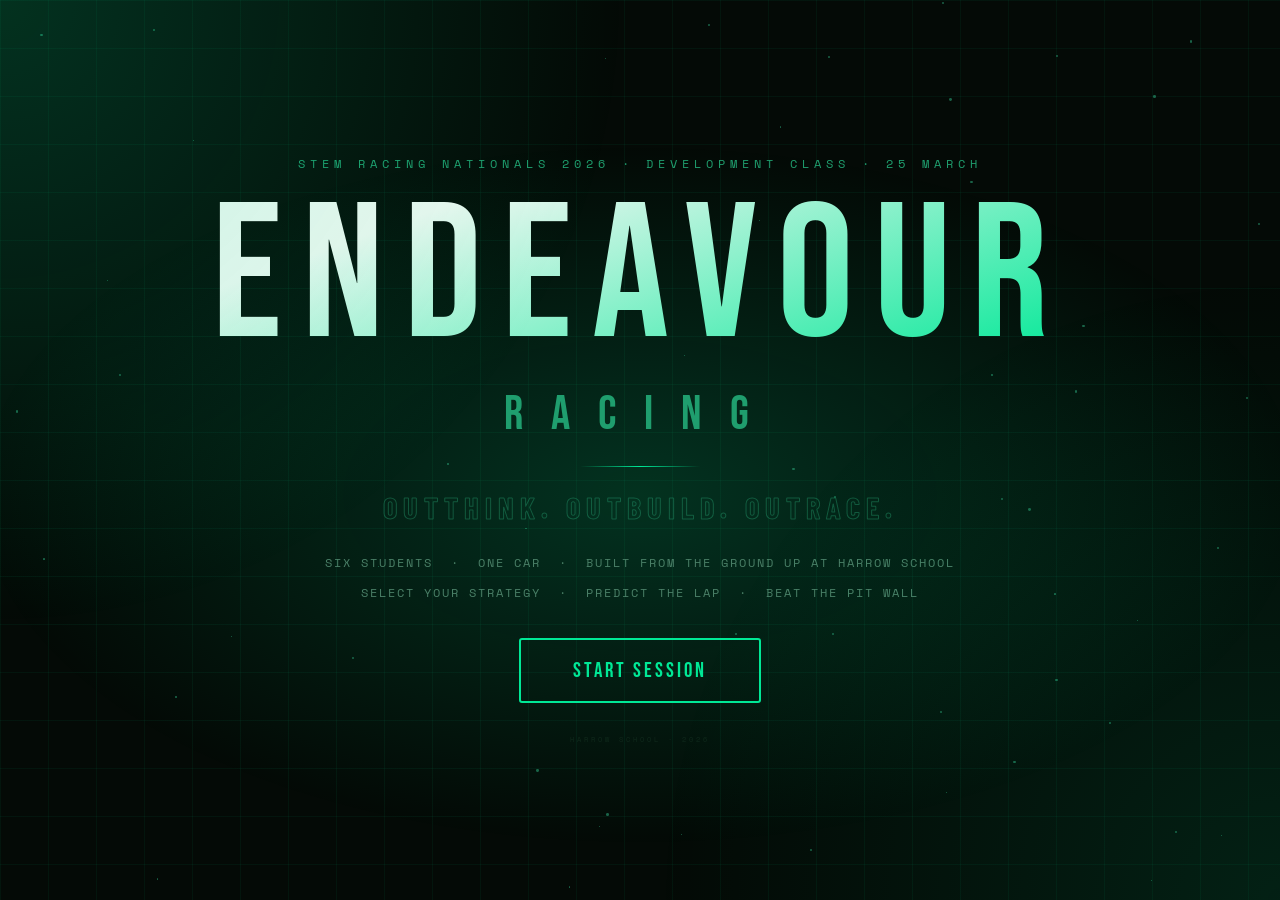
==== commit e128611a: "Add session lap history comparison table to leaderboard Added a persistent session run tracker (SESS" ====
--- a/index.html
+++ b/index.html
@@ -3,814 +3,1740 @@
 <head>
 <meta charset="UTF-8">
 <meta name="viewport" content="width=device-width, initial-scale=1.0">
-<meta name="description" content="Mission Control dashboard for Endeavour Racing — project management, task board, risk register, budget, and KPI tracking.">
-<title>Mission Control — Endeavour Racing</title>
-<link href="https://fonts.googleapis.com/css2?family=Syne:wght@400;600;700;800&family=JetBrains+Mono:wght@400;500;600&family=DM+Sans:wght@300;400;500&display=swap" rel="stylesheet">
+<meta name="description" content="Precision Lap — Endeavour Racing lap timing and driver performance prediction app. Choose your tyre, fuel, ERS, and DRS setup to predict your lap time.">
+<title>ENDEAVOUR RACING — PRECISION LAP</title>
+<link href="https://fonts.googleapis.com/css2?family=Bebas+Neue&family=Space+Mono:wght@400;700&family=Barlow+Condensed:wght@400;600;700;800;900&display=swap" rel="stylesheet">
 <style>
-  :root {
-    --bg:#060a12;--bg2:#0a1018;--bg3:#0f1620;--bg4:#131e2a;
-    --teal:#2ecb8a;--teal2:#1a9b66;--teal3:#0d6644;
-    --dim:rgba(46,203,138,0.1);--glow:rgba(46,203,138,0.22);
-    --border:rgba(46,203,138,0.2);--b2:rgba(255,255,255,0.06);
-    --white:#edf2ff;--grey:#8a93a8;--grey2:#3a4255;
-    --red:#e74c3c;--yellow:#f39c12;--green:#27ae60;--blue:#3498db;
-    --mono:'JetBrains Mono',monospace;
-    --edit-bg:rgba(46,203,138,0.06);
-    --edit-border:rgba(46,203,138,0.25);
-  }
-  *{margin:0;padding:0;box-sizing:border-box}
-  body{background:var(--bg);font-family:'DM Sans',sans-serif;color:var(--white);min-height:100vh;overflow-x:hidden}
-
-  /* ── NOISE ── */
-  body::before{content:'';position:fixed;inset:0;background:url("data:image/svg+xml,%3Csvg viewBox='0 0 200 200' xmlns='http://www.w3.org/2000/svg'%3E%3Cfilter id='n'%3E%3CfeTurbulence type='fractalNoise' baseFrequency='0.8' numOctaves='4'/%3E%3C/filter%3E%3Crect width='100%25' height='100%25' filter='url(%23n)' opacity='0.018'/%3E%3C/svg%3E");pointer-events:none;z-index:0}
-
-  /* ── TOP BAR ── */
-  .topbar{position:fixed;top:0;left:0;right:0;z-index:200;height:58px;background:var(--bg2);border-bottom:1px solid var(--border);display:flex;align-items:center;padding:0 24px;gap:16px}
-  .logo{display:flex;align-items:center;gap:10px;font-family:'Syne',sans-serif;font-weight:800;font-size:15px;letter-spacing:.1em;color:var(--white);text-transform:uppercase;flex-shrink:0}
-  .logo svg{width:28px;height:28px}
-  .divider{width:1px;height:28px;background:var(--b2);flex-shrink:0}
-  .mc-title{font-family:'Syne',sans-serif;font-size:14px;font-weight:700;color:var(--teal);letter-spacing:.12em;text-transform:uppercase}
-  .spacer{flex:1}
-  .live-badge{display:flex;align-items:center;gap:7px;background:rgba(39,174,96,0.15);border:1px solid rgba(39,174,96,0.3);border-radius:20px;padding:4px 14px;font-size:12px;font-weight:700;color:#27ae60}
-  .live-dot{width:7px;height:7px;border-radius:50%;background:#27ae60;animation:pulse 1.4s infinite}
-  @keyframes pulse{0%,100%{opacity:1;transform:scale(1)}50%{opacity:.5;transform:scale(1.3)}}
-  .edit-toggle{display:flex;align-items:center;gap:8px;background:rgba(46,203,138,0.1);border:1px solid var(--border);border-radius:8px;padding:6px 14px;cursor:pointer;font-size:12px;font-weight:600;color:var(--teal);transition:all .2s}
-  .edit-toggle:hover{background:rgba(46,203,138,0.2)}
-  .edit-toggle.active{background:rgba(46,203,138,0.25);border-color:var(--teal)}
-  .clock{font-family:var(--mono);font-size:12px;color:var(--grey)}
-
-  /* tab nav */
-  .tabs{display:flex;gap:4px}
-  .tab{padding:7px 16px;border-radius:7px;border:1px solid transparent;background:none;color:var(--grey);font-family:'DM Sans',sans-serif;font-size:13px;cursor:pointer;transition:all .18s;white-space:nowrap}
-  .tab.active{background:var(--dim);border-color:var(--border);color:var(--teal);font-weight:600}
-  .tab:hover:not(.active){color:var(--white)}
-
-  /* ── MAIN ── */
-  .main{margin-top:58px;padding:20px;min-height:calc(100vh - 58px);position:relative;z-index:1}
-  .panel{display:none}
-  .panel.active{display:block}
-
-  /* ── CARD ── */
-  .card{background:var(--bg3);border:1px solid var(--b2);border-radius:12px;padding:20px}
-  .card.hl{border-color:var(--border)}
-  .card-title{font-family:'Syne',sans-serif;font-size:11px;font-weight:700;letter-spacing:.12em;text-transform:uppercase;color:var(--teal);margin-bottom:16px}
-
-  /* ── EDITABLE FIELDS ── */
-  .editable{outline:none;transition:background .15s,border-color .15s;border-radius:4px;padding:2px 4px;border:1px solid transparent}
-  body.edit-mode .editable{background:var(--edit-bg);border-color:var(--edit-border);cursor:text}
-  body.edit-mode .editable:focus{background:rgba(46,203,138,0.12);border-color:var(--teal);box-shadow:0 0 0 2px rgba(46,203,138,0.15)}
-  .editable:empty:before{content:attr(data-placeholder);opacity:.35;pointer-events:none}
-
-  /* ── KPI CARDS ── */
-  .kpi-strip{display:grid;grid-template-columns:repeat(6,1fr);gap:14px;margin-bottom:20px}
-  .kpi{background:var(--bg3);border:1px solid var(--b2);border-radius:12px;padding:20px;position:relative;overflow:hidden}
-  .kpi::before{content:'';position:absolute;top:0;left:0;right:0;height:3px;background:var(--teal)}
-  .kpi.warn::before{background:var(--yellow)}
-  .kpi.alert::before{background:var(--red)}
-  .kpi.ok::before{background:var(--green)}
-  .kpi.blue::before{background:var(--blue)}
-  .kpi-val{font-family:'Syne',sans-serif;font-size:clamp(28px,2.8vw,40px);font-weight:800;color:var(--teal);line-height:1}
-  .kpi.warn .kpi-val{color:var(--yellow)}
-  .kpi.alert .kpi-val{color:var(--red)}
-  .kpi.ok .kpi-val{color:var(--green)}
-  .kpi.blue .kpi-val{color:var(--blue)}
-  .kpi-label{font-size:11px;color:var(--grey);text-transform:uppercase;letter-spacing:.08em;margin-top:5px}
-  .kpi-sub{font-size:10.5px;color:var(--grey2);margin-top:6px}
-  .kpi-trend{font-size:10.5px;margin-top:4px}
-  .up{color:var(--green)}.down{color:var(--red)}
-  .kpi.countdown::before{background:linear-gradient(90deg,var(--teal2),var(--teal))}
-  .kpi.countdown .kpi-val{color:var(--teal)}
-  .countdown-sub{font-size:9px;color:var(--grey2);margin-top:2px;font-family:var(--mono)}
-
-  /* ── OVERVIEW GRID ── */
-  .ov-grid{display:grid;grid-template-columns:1.1fr 1fr 1fr;gap:16px}
-
-  /* progress row */
-  .prog-row{display:flex;align-items:center;gap:12px;margin-bottom:10px}
-  .prog-label{font-size:13px;color:var(--white);width:170px;flex-shrink:0}
-  .prog-track{flex:1;height:10px;background:rgba(255,255,255,0.06);border-radius:5px;overflow:hidden}
-  .prog-fill{height:100%;border-radius:5px;background:linear-gradient(90deg,var(--teal2),var(--teal));transition:width .3s}
-  .prog-fill.warn{background:linear-gradient(90deg,#c08010,var(--yellow))}
-  .prog-fill.full{background:linear-gradient(90deg,var(--teal2),var(--teal))}
-  .prog-val{font-family:var(--mono);font-size:11px;color:var(--teal);width:70px;text-align:right;flex-shrink:0}
-
-  /* activity log */
-  .log-entry{display:flex;gap:12px;padding:9px 0;border-bottom:1px solid rgba(255,255,255,0.04)}
-  .log-entry:last-child{border-bottom:none}
-  .log-date{font-family:var(--mono);font-size:10px;color:var(--grey2);width:58px;flex-shrink:0;margin-top:1px}
-  .log-text{font-size:12.5px;color:var(--white)}
-
-  /* workload */
-  .wl-row{margin-bottom:9px}
-  .wl-top{display:flex;justify-content:space-between;margin-bottom:3px}
-  .wl-name{font-size:13px;color:var(--white);font-weight:500}
-  .wl-task{font-size:10.5px;color:var(--grey)}
-  .wl-bar{height:8px;background:rgba(255,255,255,0.05);border-radius:4px;overflow:hidden}
-  .wl-fill{height:100%;border-radius:4px;background:linear-gradient(90deg,var(--teal2),var(--teal))}
-
-  /* ── TASK BOARD ── */
-  .task-board{display:grid;grid-template-columns:repeat(4,1fr);gap:14px}
-  .col-head{display:flex;align-items:center;gap:9px;margin-bottom:12px}
-  .col-dot{width:9px;height:9px;border-radius:50%;flex-shrink:0}
-  .col-name{font-family:'Syne',sans-serif;font-size:11px;font-weight:700;letter-spacing:.1em;text-transform:uppercase;color:var(--grey)}
-  .col-cnt{margin-left:auto;font-size:10px;color:var(--grey2);background:rgba(255,255,255,0.05);padding:2px 8px;border-radius:10px}
-  .task-col{background:rgba(255,255,255,0.02);border-radius:10px;padding:14px}
-  .task-card{background:var(--bg3);border:1px solid var(--b2);border-radius:8px;padding:12px 14px;margin-bottom:8px;transition:border-color .15s,transform .1s}
-  .task-card:hover{border-color:var(--border);transform:translateY(-1px)}
-  .task-card:last-child{margin-bottom:0}
-  .task-title{font-size:13px;color:var(--white);font-weight:500;margin-bottom:7px;line-height:1.3}
-  .task-meta{display:flex;align-items:center;gap:6px;flex-wrap:wrap}
-  .t-tag{font-size:10px;padding:2px 8px;border-radius:20px;font-weight:600}
-  .t-eng{background:rgba(52,152,219,0.15);color:#3498db}
-  .t-ent{background:rgba(46,203,138,0.12);color:var(--teal)}
-  .t-des{background:rgba(155,89,182,0.15);color:#9b59b6}
-  .t-mfr{background:rgba(243,156,18,0.15);color:#f39c12}
-  .t-pres{background:rgba(231,76,60,0.12);color:#e74c3c}
-  .t-owner{font-size:10.5px;color:var(--teal)}
-  .t-date{font-family:var(--mono);font-size:9.5px;color:var(--grey2)}
-  .t-pri{width:7px;height:7px;border-radius:50%;margin-left:auto;flex-shrink:0}
-  .p-h{background:var(--red)}.p-m{background:var(--yellow)}.p-l{background:var(--green)}
-
-  /* add task btn */
-  .add-task{display:none;width:100%;padding:9px;background:rgba(46,203,138,0.06);border:1px dashed rgba(46,203,138,0.3);border-radius:7px;color:rgba(46,203,138,0.6);font-size:12px;cursor:pointer;text-align:center;transition:all .15s;margin-top:6px}
-  .add-task:hover{background:rgba(46,203,138,0.12);color:var(--teal)}
-  body.edit-mode .add-task{display:block}
-  body.edit-mode .task-card{cursor:pointer}
-  body.edit-mode .task-card:hover::after{content:'✏️';position:absolute;top:8px;right:8px;font-size:11px}
-  body.edit-mode .task-card{position:relative}
-
-  /* ── RISK TABLE ── */
-  .risk-tbl{width:100%;border-collapse:collapse;font-size:13px}
-  .risk-tbl th{padding:10px 12px;text-align:left;font-family:'Syne',sans-serif;font-size:10px;letter-spacing:.1em;text-transform:uppercase;color:var(--grey);border-bottom:1px solid var(--border)}
-  .risk-tbl td{padding:11px 12px;border-bottom:1px solid rgba(255,255,255,0.04);vertical-align:middle}
-  .risk-tbl tr:last-child td{border-bottom:none}
-  .risk-tbl tr:hover td{background:rgba(255,255,255,0.02)}
-  .rpill{display:inline-flex;align-items:center;padding:3px 10px;border-radius:20px;font-size:11px;font-weight:700}
-  .rh{background:rgba(231,76,60,0.15);color:var(--red)}
-  .rm{background:rgba(243,156,18,0.15);color:var(--yellow)}
-  .rl{background:rgba(39,174,96,0.15);color:var(--green)}
-  .spill{font-size:10.5px;padding:3px 9px;border-radius:20px;font-weight:600}
-  .sc{background:rgba(39,174,96,0.12);color:var(--green)}
-  .sm{background:rgba(243,156,18,0.12);color:var(--yellow)}
-  .so{background:rgba(231,76,60,0.12);color:var(--red)}
-  .risk-tbl td.owner{font-size:12px;color:var(--white)}
-  .risk-tbl td.desc{font-size:11.5px;color:var(--grey)}
-
-  /* ── BUDGET ── */
-  .budget-grid{display:grid;grid-template-columns:1fr 1fr;gap:16px}
-  .bud-tbl{width:100%;border-collapse:collapse;font-size:13px}
-  .bud-tbl th{padding:9px 10px;text-align:left;font-family:'Syne',sans-serif;font-size:10px;letter-spacing:.1em;text-transform:uppercase;color:var(--grey);border-bottom:1px solid var(--border)}
-  .bud-tbl td{padding:10px 10px;border-bottom:1px solid rgba(255,255,255,0.04);color:var(--white)}
-  .bud-tbl tr:last-child td{border-bottom:none}
-  .bud-tbl tr:hover td{background:rgba(255,255,255,0.02)}
-  .bud-tbl .mono{font-family:var(--mono);font-size:12px}
-  .bar-t{height:9px;background:rgba(255,255,255,0.05);border-radius:4px;overflow:hidden;margin-top:5px}
-  .bar-f{height:100%;border-radius:4px;background:linear-gradient(90deg,var(--teal2),var(--teal))}
-
-  /* sponsor cards */
-  .spon-grid{display:grid;grid-template-columns:1fr 1fr 1fr;gap:12px}
-  .spon-card{background:rgba(255,255,255,0.04);border:1px solid var(--b2);border-radius:9px;padding:14px;display:flex;justify-content:space-between;align-items:flex-start}
-
-  /* ── SCHEDULE ── */
-  .sch-row{display:flex;align-items:center;gap:10px;margin-bottom:7px}
-  .sch-label{font-size:12px;color:var(--grey);width:180px;flex-shrink:0;text-align:right}
-  .sch-track{flex:1;height:16px;background:rgba(255,255,255,0.04);border-radius:5px;position:relative;overflow:visible}
-  .sch-bar{height:100%;border-radius:5px;position:absolute;top:0;display:flex;align-items:center;padding:0 7px}
-  .sch-bar-txt{font-size:9.5px;color:rgba(0,0,0,0.65);font-weight:700;white-space:nowrap;overflow:hidden}
-  .sch-now{position:absolute;top:0;bottom:0;width:2px;background:rgba(231,76,60,0.8);z-index:10}
-  .sch-now::before{content:'TODAY';position:absolute;top:-16px;left:3px;font-size:8px;color:var(--red);font-weight:700;font-family:var(--mono)}
-  .ms-dot{position:absolute;top:50%;transform:translate(-50%,-50%);width:11px;height:11px;border-radius:50%;z-index:5;border:2px solid var(--bg)}
-  .month-strip{display:flex;padding-left:190px;margin-bottom:6px;margin-top:2px}
-  .m-lbl{flex:1;font-size:9.5px;color:var(--grey2);text-align:center}
-
-  /* milestone row */
-  .ms-strip{display:grid;grid-template-columns:repeat(5,1fr);gap:12px;margin-top:16px}
-  .ms-card{text-align:center;padding:14px;background:var(--bg3);border:1px solid var(--b2);border-radius:10px;border-top:3px solid var(--teal)}
-  .ms-card.done{border-top-color:var(--green)}
-  .ms-card.now{border-top-color:var(--yellow);background:rgba(243,156,18,0.05)}
-  .ms-label{font-size:9.5px;color:var(--teal);font-weight:700;letter-spacing:.1em;text-transform:uppercase}
-  .ms-card.done .ms-label{color:var(--green)}
-  .ms-card.now .ms-label{color:var(--yellow)}
-  .ms-date{font-family:'Syne',sans-serif;font-size:18px;font-weight:800;color:var(--white);margin-top:4px}
-  .ms-sub{font-size:10px;color:var(--grey);margin-top:3px}
-
-  /* KPI detail */
-  .kpi-det-grid{display:grid;grid-template-columns:1fr 1fr 1fr;gap:14px;margin-bottom:16px}
-  .kpi-det{background:var(--bg3);border:1px solid var(--b2);border-radius:12px;padding:20px}
-
-  /* SMART grid */
-  .smart-grid{display:grid;grid-template-columns:repeat(5,1fr);gap:10px}
-  .smart-card{text-align:center;padding:16px 10px;background:rgba(46,203,138,0.06);border-radius:9px;border:1px solid var(--border)}
-  .smart-letter{font-family:'Syne',sans-serif;font-size:30px;font-weight:800;color:var(--teal)}
-
-  /* scrollbar */
-  ::-webkit-scrollbar{width:4px}
-  ::-webkit-scrollbar-track{background:transparent}
-  ::-webkit-scrollbar-thumb{background:var(--grey2);border-radius:2px}
-
-  /* edit mode indicator */
-  .edit-banner{display:none;position:fixed;bottom:0;left:0;right:0;z-index:300;background:rgba(46,203,138,0.18);border-top:1px solid var(--border);padding:10px 24px;font-size:12px;color:var(--teal);font-weight:600;text-align:center}
-  body.edit-mode .edit-banner{display:block}
-
-  /* modal */
-  .modal-backdrop{display:none;position:fixed;inset:0;background:rgba(0,0,0,0.7);z-index:500;align-items:center;justify-content:center}
-  .modal-backdrop.open{display:flex}
-  .modal{background:var(--bg3);border:1px solid var(--border);border-radius:14px;padding:28px;width:500px;max-width:90vw}
-  .modal h3{font-family:'Syne',sans-serif;font-size:18px;font-weight:800;margin-bottom:20px;color:var(--white)}
-  .modal label{display:block;font-size:11px;color:var(--grey);text-transform:uppercase;letter-spacing:.1em;margin-bottom:5px;margin-top:14px}
-  .modal input,.modal select,.modal textarea{width:100%;background:rgba(255,255,255,0.06);border:1px solid var(--b2);border-radius:7px;color:var(--white);padding:10px 12px;font-size:13px;font-family:'DM Sans',sans-serif;outline:none;transition:border-color .15s}
-  .modal input:focus,.modal select:focus,.modal textarea:focus{border-color:var(--teal)}
-  .modal select option{background:var(--bg3)}
-  .modal-btns{display:flex;gap:10px;margin-top:22px;justify-content:flex-end}
-  .btn{padding:9px 20px;border-radius:8px;font-size:13px;font-weight:600;cursor:pointer;border:none;transition:all .18s}
-  .btn-teal{background:rgba(46,203,138,0.2);border:1px solid var(--border);color:var(--teal)}
-  .btn-teal:hover{background:rgba(46,203,138,0.35)}
-  .btn-grey{background:rgba(255,255,255,0.06);border:1px solid var(--b2);color:var(--grey)}
-  .btn-grey:hover{color:var(--white)}
-  .btn-red{background:rgba(231,76,60,0.12);border:1px solid rgba(231,76,60,0.25);color:var(--red)}
-  .btn-red:hover{background:rgba(231,76,60,0.25)}
-
-  @keyframes fadeIn{from{opacity:0;transform:translateY(8px)}to{opacity:1;transform:translateY(0)}}
-  .panel.active{animation:fadeIn .22s ease}
+/* ═══════════════ VARIABLES ═══════════════ */
+:root {
+  --brand:   #1f9e6e;
+  --bright:  #00e896;
+  --void:    #040a06;
+  --panel:   #071210;
+  --border:  #0f2a1c;
+  --dim:     #183424;
+  --mid:     #245038;
+  --white:   #edf7f1;
+  --muted:   #4a8068;
+  --amber:   #ffb300;
+  --red:     #ff2d44;
+  --blue:    #4da6ff;
+  --purple:  #d06bff;
+}
+
+/* ═══════════════ RESET / BASE ═══════════════ */
+*, *::before, *::after { box-sizing: border-box; margin: 0; padding: 0; }
+
+html, body {
+  width: 100%; height: 100%; overflow: hidden;
+  background: var(--void);
+  color: var(--white);
+  font-family: 'Barlow Condensed', sans-serif;
+}
+
+/* ═══════════════ GLOBAL GRID ═══════════════ */
+body::before {
+  content: ''; position: fixed; inset: 0; z-index: 0; pointer-events: none;
+  background-image:
+    linear-gradient(rgba(0,232,150,.055) 1px, transparent 1px),
+    linear-gradient(90deg, rgba(0,232,150,.055) 1px, transparent 1px);
+  background-size: 48px 48px;
+}
+
+/* ═══════════════ SCANLINE ═══════════════ */
+.scanline {
+  position: fixed; inset: 0; z-index: 999; pointer-events: none;
+  background:
+    radial-gradient(circle at 0% 0%,   rgba(0,232,150,.18) 0%, transparent 40%),
+    radial-gradient(circle at 100% 100%, rgba(0,232,150,.10) 0%, transparent 40%);
+  animation: corner-pulse 4s ease-in-out infinite;
+}
+@keyframes corner-pulse {
+  0%,100% { opacity:.6; }
+  50%      { opacity:1;  }
+}
+
+/* ═══════════════ RAIN ═══════════════ */
+#rain { position: fixed; inset: 0; z-index: 2; pointer-events: none; overflow: hidden; }
+.rdrop {
+  position: absolute; width: 1.5px; top: -100px;
+  background: linear-gradient(to bottom, transparent, rgba(110,185,240,.4));
+  animation: rfall linear infinite;
+}
+@keyframes rfall { to { transform: translateY(110vh); } }
+
+/* ═══════════════ SCREENS ═══════════════ */
+.screen {
+  position: fixed; inset: 0; z-index: 10;
+  display: flex; flex-direction: column;
+  padding: clamp(14px,2.5vh,24px) clamp(18px,3.5vw,44px);
+  opacity: 0; pointer-events: none;
+  transition: opacity .32s ease, transform .32s ease;
+  transform: translateY(8px);
+  overflow-y: auto; overflow-x: hidden;
+}
+.screen.active { opacity: 1; pointer-events: all; transform: translateY(0); }
+.screen.exit    { opacity: 0; transform: translateY(-8px); }
+
+/* ═══════════════ PAGE HEADER ═══════════════ */
+.page-header {
+  display: flex;
+  align-items: center;
+  gap: clamp(12px,2vw,24px);
+  flex-shrink: 0;
+  padding-bottom: clamp(8px,1.4vh,14px);
+  border-bottom: 1px solid var(--border);
+  margin-bottom: clamp(10px,2vh,18px);
+}
+.logo-text {
+  font-family: 'Bebas Neue', sans-serif;
+  font-size: clamp(.85rem,1.6vw,1.1rem);
+  letter-spacing: 4px; white-space: nowrap; flex-shrink: 0;
+  color: var(--muted);
+}
+.logo-text em { color: var(--brand); font-style: normal; }
+.page-title-center {
+  flex: 1; display: flex; align-items: baseline; gap: clamp(8px,1.5vw,18px);
+}
+.page-title-main {
+  font-family: 'Bebas Neue', sans-serif;
+  font-size: clamp(1.3rem,3vw,2.2rem);
+  letter-spacing: 5px; line-height: 1;
+  color: var(--white); white-space: nowrap;
+}
+.page-title-sub {
+  font-family: 'Space Mono', monospace;
+  font-size: clamp(.4rem,.75vw,.54rem);
+  letter-spacing: 2px; color: var(--muted);
+  white-space: nowrap; overflow: hidden; text-overflow: ellipsis;
+}
+.page-header-right {
+  display: flex; align-items: center; gap: 10px; flex-shrink: 0;
+}
+.logo-badge {
+  font-family: 'Space Mono', monospace;
+  font-size: clamp(.4rem,.72vw,.54rem);
+  letter-spacing: 3px; color: var(--muted);
+  border: 1px solid var(--border); border-radius: 2px;
+  padding: 4px 10px; white-space: nowrap;
+}
+
+/* ═══════════════ PROGRESS PIPS ═══════════════ */
+.progress {
+  display: flex; align-items: center; gap: 5px;
+  justify-content: flex-end; flex-shrink: 0;
+  margin: 0;
+}
+.pip {
+  width: clamp(28px,5vw,44px); height: 3px; border-radius: 3px;
+  background: var(--dim); transition: background .4s, width .3s;
+}
+.pip.done    { background: var(--brand); }
+.pip.current { background: var(--bright); width: clamp(38px,7vw,60px); }
+.prog-label {
+  font-family: 'Space Mono', monospace;
+  font-size: clamp(.55rem,.9vw,.7rem);
+  letter-spacing: 3px; color: var(--muted); text-align: center;
+  flex-shrink: 0; margin-bottom: clamp(6px,1vh,10px);
+}
+
+/* ═══════════════ CONTEXT STRIP ═══════════════ */
+.ctx {
+  display: flex; align-items: center; justify-content: space-between;
+  padding: clamp(8px,1.2vh,13px) clamp(14px,2.2vw,22px);
+  background: var(--panel); border: 1px solid var(--border); border-radius: 5px;
+  flex-shrink: 0; gap: 12px; margin-bottom: clamp(8px,1.5vh,14px);
+}
+.ctx-track {
+  font-family: 'Bebas Neue', sans-serif;
+  font-size: clamp(1.2rem,3.2vw,2rem); letter-spacing: 3px;
+}
+.ctx-right { display: flex; align-items: center; gap: 10px; flex-shrink: 0; }
+.w-badge {
+  font-family: 'Space Mono', monospace;
+  font-size: clamp(.5rem,.9vw,.66rem); letter-spacing: 2px;
+  padding: 5px 14px; border-radius: 20px; border: 1px solid; white-space: nowrap;
+}
+.w-dry   { border-color: var(--bright); color: var(--bright); background: rgba(47,186,136,.08); }
+.w-light { border-color: #60a5fa;       color: #60a5fa;       background: rgba(96,165,250,.08); }
+.w-heavy { border-color: #818cf8;       color: #818cf8;       background: rgba(129,140,248,.08); }
+.w-fog   { border-color: #94a3b8;       color: #94a3b8;       background: rgba(148,163,184,.07); }
+.ctx-ideal {
+  font-family: 'Space Mono', monospace;
+  font-size: clamp(.48rem,.78vw,.6rem); color: var(--muted);
+}
+
+/* ═══════════════ BUTTONS ═══════════════ */
+.btn {
+  font-family: 'Bebas Neue', sans-serif;
+  font-size: clamp(1rem,2.2vw,1.3rem); letter-spacing: 3px;
+  padding: clamp(13px,2vh,18px) clamp(28px,5vw,52px);
+  border: 2px solid var(--brand); background: transparent; color: var(--brand);
+  cursor: pointer; border-radius: 3px;
+  position: relative; overflow: hidden; flex-shrink: 0;
+  transition: color .18s, box-shadow .18s;
+}
+.btn::before {
+  content: ''; position: absolute; inset: 0; z-index: -1;
+  background: var(--brand); transform: scaleX(0);
+  transform-origin: left; transition: transform .18s ease;
+}
+.btn:hover { color: var(--void); box-shadow: 0 0 32px rgba(0,232,150,.6); }
+.btn:hover::before { transform: scaleX(1); }
+.btn:active { transform: scale(.97); }
+
+.btn-go  { border-color: var(--bright); color: var(--bright); }
+.btn-go::before { background: var(--bright); }
+.btn-go:hover { box-shadow: 0 0 36px rgba(0,232,150,.7); }
+
+.btn-back { border-color: var(--dim); color: var(--muted); }
+.btn-back::before { background: var(--dim); }
+.btn-back:hover { color: var(--white); box-shadow: none; }
+
+.btn-amber { border-color: var(--amber); color: var(--amber); }
+.btn-amber::before { background: var(--amber); }
+
+.row-c { display: flex; align-items: center; justify-content: center; gap: 14px; flex-wrap: wrap; flex-shrink: 0; }
+
+/* ═══════════════ CARD ═══════════════ */
+.card {
+  background: var(--panel); border: 1px solid var(--border); border-radius: 6px;
+  padding: clamp(12px,2vh,20px) clamp(14px,2.5vw,24px); flex-shrink: 0;
+}
+.card-lbl {
+  font-family: 'Space Mono', monospace;
+  font-size: clamp(.52rem,.85vw,.65rem); letter-spacing: 3px;
+  color: var(--muted); margin-bottom: 8px;
+}
+
+/* ═══════════════ INPUT ═══════════════ */
+.field {
+  font-family: 'Space Mono', monospace;
+  background: var(--panel); border: 2px solid var(--border); color: var(--white);
+  border-radius: 4px; text-align: center; width: 100%; outline: none;
+  transition: border-color .2s, box-shadow .2s;
+}
+.field:focus { border-color: var(--brand); box-shadow: 0 0 24px rgba(32,131,97,.28); }
+.field.err { border-color: var(--red) !important; animation: shake .32s ease; }
+@keyframes shake { 0%,100%{transform:translateX(0)} 25%{transform:translateX(-8px)} 75%{transform:translateX(8px)} }
+
+/* ══════════════════════════════════════════
+   INTRO
+══════════════════════════════════════════ */
+#intro {
+  justify-content: center; align-items: center;
+  gap: clamp(12px,2.5vh,24px);
+  background: radial-gradient(ellipse 80% 60% at 50% 55%, rgba(0,232,150,.18) 0%, transparent 65%);
+}
+.intro-strap {
+  font-family: 'Space Mono', monospace;
+  font-size: clamp(.55rem,1.1vw,.74rem);
+  letter-spacing: 5px; color: var(--brand); text-align: center;
+}
+.brand-e {
+  font-family: 'Bebas Neue', sans-serif;
+  font-size: clamp(5rem,18vw,12rem);
+  line-height: .88; letter-spacing: clamp(4px,2vw,20px); text-align: center;
+  background: linear-gradient(160deg, var(--white) 20%, var(--bright) 100%);
+  -webkit-background-clip: text; -webkit-text-fill-color: transparent; background-clip: text;
+  animation: brand-in .9s cubic-bezier(.34,1.56,.64,1) both;
+}
+@keyframes brand-in { from { opacity:0; transform:scale(.82) translateY(30px); } }
+.brand-r {
+  font-family: 'Bebas Neue', sans-serif;
+  font-size: clamp(1.4rem,5vw,3rem);
+  letter-spacing: clamp(12px,3.5vw,28px); color: var(--brand); text-align: center;
+  animation: brand-in .9s .15s cubic-bezier(.34,1.56,.64,1) both;
+}
+.divider {
+  width: 120px; height: 1px;
+  background: linear-gradient(90deg, transparent, var(--bright), transparent);
+}
+.intro-copy {
+  font-family: 'Space Mono', monospace;
+  font-size: clamp(.58rem,1.2vw,.78rem); letter-spacing: 2px;
+  color: var(--muted); text-align: center; line-height: 2.4;
+}
+.intro-tagline {
+  font-family: 'Barlow Condensed', sans-serif; font-weight: 700;
+  font-size: clamp(1.2rem,3vw,1.9rem);
+  letter-spacing: 6px; text-align: center;
+  color: transparent;
+  -webkit-text-stroke: 1px rgba(47,186,136,.35);
+}
+.star-field {
+  position: absolute; inset: 0; z-index: -1; overflow: hidden; pointer-events: none;
+}
+.star {
+  position: absolute; background: rgba(47,186,136,.5); border-radius: 50%;
+  animation: twinkle linear infinite;
+}
+@keyframes twinkle { 0%,100%{opacity:.2} 50%{opacity:.8} }
+
+/* ══════════════════════════════════════════
+   DRIVER
+══════════════════════════════════════════ */
+#driver {
+  justify-content: center; align-items: center;
+  gap: clamp(10px,2vh,20px);
+}
+.initials-live {
+  font-family: 'Bebas Neue', sans-serif;
+  font-size: clamp(4rem,15vw,9rem);
+  letter-spacing: clamp(14px,4vw,30px); color: var(--brand); text-align: center;
+  text-shadow: 0 0 70px rgba(0,232,150,.5);
+  transition: color .2s;
+}
+.init-field {
+  font-size: clamp(1.6rem,4.5vw,2.4rem);
+  padding: clamp(10px,1.5vh,14px) 20px; max-width: 220px; text-transform: uppercase;
+}
+.init-field::placeholder { letter-spacing: 2px; font-size: clamp(.85rem,2vw,1.1rem); color: var(--muted); }
+.init-field:not(:placeholder-shown) { letter-spacing: 12px; }
+.teams-grid {
+  display: flex; gap: clamp(6px,1.2vw,10px); flex-wrap: wrap; justify-content: center;
+}
+.team-btn {
+  padding: clamp(8px,1.2vh,12px) clamp(14px,2vw,20px);
+  border: 2px solid var(--border); border-radius: 4px;
+  background: var(--panel); cursor: pointer;
+  display: flex; align-items: center; gap: 8px;
+  font-family: 'Space Mono', monospace;
+  font-size: clamp(.56rem,1vw,.72rem); letter-spacing: 2px; color: var(--muted);
+  transition: all .2s;
+}
+.team-btn.sel { border-color: var(--white); color: var(--white); transform: scale(1.06); }
+.team-dot { width: 11px; height: 11px; border-radius: 50%; flex-shrink: 0; }
+.sec-lbl {
+  font-family: 'Space Mono', monospace;
+  font-size: clamp(.55rem,.88vw,.68rem); letter-spacing: 4px; color: var(--muted); text-align: center;
+}
+
+/* ══════════════════════════════════════════
+   TRACK REVEAL
+══════════════════════════════════════════ */
+#reveal { justify-content: center; align-items: center; gap: clamp(10px,2vh,20px); }
+.reveal-name {
+  font-family: 'Bebas Neue', sans-serif;
+  font-size: clamp(3rem,13vw,8rem);
+  letter-spacing: clamp(4px,2vw,16px); text-align: center; line-height: 1;
+  animation: reveal-in .6s cubic-bezier(.34,1.56,.64,1) both;
+}
+@keyframes reveal-in { from { opacity:0; transform:scale(.75); } }
+.reveal-country {
+  font-family: 'Space Mono', monospace;
+  font-size: clamp(.6rem,1.1vw,.76rem); letter-spacing: 3px;
+  color: var(--muted); text-align: center;
+}
+.reveal-map {
+  width: min(75vw, 500px); height: clamp(100px,20vh,180px);
+  display: flex; align-items: center; justify-content: center;
+}
+.reveal-map svg { width: 100%; height: 100%; }
+.reveal-stats {
+  display: flex; gap: clamp(10px,3vw,30px); justify-content: center; flex-wrap: wrap;
+}
+.rstat { text-align: center; }
+.rstat-val {
+  font-family: 'Bebas Neue', sans-serif;
+  font-size: clamp(1.3rem,3.5vw,2.2rem); color: var(--bright);
+}
+.rstat-lbl {
+  font-family: 'Space Mono', monospace;
+  font-size: clamp(.52rem,.82vw,.62rem); letter-spacing: 3px; color: var(--muted); margin-top: 3px;
+}
+.tip-card {
+  max-width: 520px; text-align: center;
+  background: var(--panel); border: 1px solid var(--border); border-left: 3px solid var(--brand);
+  border-radius: 4px; padding: clamp(10px,1.5vh,16px) clamp(16px,2.5vw,28px);
+  font-family: 'Space Mono', monospace;
+  font-size: clamp(.58rem,.95vw,.7rem); color: var(--muted); letter-spacing: .5px; line-height: 1.9;
+}
+
+/* ══════════════════════════════════════════
+   SHARED STEP PAGE
+══════════════════════════════════════════ */
+.step-head {
+  text-align: center; flex-shrink: 0;
+  margin-bottom: clamp(8px,1.5vh,14px);
+}
+.step-num {
+  font-family: 'Space Mono', monospace;
+  font-size: clamp(.55rem,.88vw,.7rem); letter-spacing: 4px;
+  color: var(--brand); margin-bottom: 4px;
+}
+.step-title {
+  font-family: 'Bebas Neue', sans-serif;
+  font-size: clamp(2.5rem,8vw,5.5rem); letter-spacing: 5px;
+  line-height: 1;
+}
+
+/* ══════════════════════════════════════════
+   STEP 1 — TYRE
+══════════════════════════════════════════ */
+#s-tyre { gap: clamp(8px,1.4vh,14px); }
+.tyre-stage {
+  flex: 1; display: flex; align-items: center; justify-content: center;
+  gap: clamp(10px,2.5vw,32px); flex-wrap: wrap;
+}
+.tyre-item {
+  display: flex; flex-direction: column; align-items: center;
+  gap: clamp(8px,1.2vh,14px); cursor: pointer;
+  transition: transform .22s;
+}
+.tyre-item:hover { transform: translateY(-8px); }
+.tyre-circle {
+  width: clamp(90px,14vw,140px); height: clamp(90px,14vw,140px);
+  border-radius: 50%; border: 4px solid rgba(255,255,255,.1);
+  display: flex; align-items: center; justify-content: center;
+  font-family: 'Bebas Neue', sans-serif; font-size: clamp(1.6rem,3.5vw,2.6rem);
+  font-weight: 900; transition: all .22s; position: relative;
+}
+.tyre-circle::after {
+  content: ''; position: absolute; inset: -6px; border-radius: 50%;
+  border: 2px solid transparent; transition: border-color .22s;
+}
+.tyre-item.sel .tyre-circle {
+  border-color: white; transform: scale(1.15);
+  box-shadow: 0 0 0 3px rgba(255,255,255,.12), 0 0 36px rgba(255,255,255,.22);
+}
+.tyre-item.sel .tyre-circle::after { border-color: rgba(255,255,255,.3); }
+.tyre-label {
+  font-family: 'Bebas Neue', sans-serif;
+  font-size: clamp(1rem,2.2vw,1.35rem); letter-spacing: 2px;
+  color: var(--muted); transition: color .22s;
+}
+.tyre-item.sel .tyre-label { color: var(--white); }
+.tyre-desc {
+  font-family: 'Space Mono', monospace;
+  font-size: clamp(.52rem,.88vw,.62rem); color: var(--muted);
+  text-align: center; max-width: clamp(90px,12vw,140px); line-height: 1.7;
+}
+.tyre-item.sel .tyre-desc { color: rgba(228,240,235,.5); }
+/* tyre colours */
+.tc-s { background: #cc0000; color: #fff; }
+.tc-m { background: #d4a000; color: #000; }
+.tc-h { background: #d8d8d8; color: #111; }
+.tc-i { background: #1a9e2a; color: #fff; }
+.tc-w { background: #1a5aee; color: #fff; }
+
+/* ══════════════════════════════════════════
+   STEP 2 — FUEL
+══════════════════════════════════════════ */
+#s-fuel { gap: clamp(8px,1.4vh,14px); }
+.fuel-stage {
+  flex: 1; display: flex; align-items: flex-end; justify-content: center;
+  gap: clamp(16px,4vw,50px); padding-bottom: clamp(10px,2vh,24px);
+}
+.fuel-item {
+  display: flex; flex-direction: column; align-items: center;
+  gap: clamp(8px,1.3vh,14px); cursor: pointer;
+  transition: transform .22s;
+}
+.fuel-item:hover { transform: translateY(-6px); }
+.fuel-column {
+  width: clamp(65px,10vw,95px); height: clamp(140px,26vh,230px);
+  background: var(--dim); border-radius: 6px 6px 4px 4px;
+  overflow: hidden; border: 1px solid var(--border); position: relative;
+}
+.fuel-fill {
+  position: absolute; bottom: 0; left: 0; right: 0;
+  background: linear-gradient(to top, #ff9500, #ffe040);
+  border-radius: 0 0 3px 3px; transition: height .5s cubic-bezier(.25,.46,.45,.94);
+}
+.fuel-fill::after {
+  content: ''; position: absolute; top: 0; left: 0; right: 0;
+  height: 3px; background: rgba(255,255,255,.3);
+  animation: fuel-slosh 2s ease-in-out infinite;
+}
+@keyframes fuel-slosh { 0%,100%{opacity:.3} 50%{opacity:.8} }
+.fuel-item.sel .fuel-column {
+  border-color: var(--amber);
+  box-shadow: 0 0 24px rgba(245,166,35,.3);
+}
+.fuel-item.sel .fuel-fill {
+  background: linear-gradient(to top, #ffaa00, #ffee55);
+  box-shadow: 0 -4px 16px rgba(245,166,35,.4);
+}
+.fuel-tag {
+  font-family: 'Bebas Neue', sans-serif;
+  font-size: clamp(1.3rem,2.8vw,1.9rem); letter-spacing: 3px; color: var(--muted);
+  transition: color .2s;
+}
+.fuel-item.sel .fuel-tag { color: var(--amber); }
+.fuel-effect {
+  font-family: 'Space Mono', monospace;
+  font-size: clamp(.52rem,.85vw,.65rem); color: var(--muted);
+  text-align: center; letter-spacing: .5px; transition: color .2s;
+}
+.fuel-item.sel .fuel-effect { color: rgba(245,166,35,.65); }
+
+/* ══════════════════════════════════════════
+   STEP 3 — ERS
+══════════════════════════════════════════ */
+#s-ers { gap: clamp(8px,1.4vh,14px); }
+.sys-stage {
+  flex: 1; display: flex; align-items: center; justify-content: center;
+}
+.sys-toggle-card {
+  display: flex; flex-direction: column; align-items: center;
+  gap: clamp(16px,3vh,28px); cursor: pointer;
+  padding: clamp(28px,5vh,50px) clamp(40px,8vw,80px);
+  border: 2px solid var(--border); border-radius: 8px;
+  background: var(--panel); max-width: 400px; width: 100%;
+  transition: all .25s;
+}
+.sys-toggle-card:hover { border-color: var(--mid); }
+.sys-icon-wrap {
+  width: clamp(80px,14vw,120px); height: clamp(80px,14vw,120px);
+  border-radius: 50%; border: 3px solid var(--border);
+  display: flex; align-items: center; justify-content: center;
+  font-size: clamp(2rem,5vw,3.5rem); transition: all .25s;
+  background: var(--panel);
+}
+.sys-toggle-card.on { border-color: var(--bright); background: rgba(47,186,136,.06); }
+.sys-toggle-card.on .sys-icon-wrap {
+  border-color: var(--bright); background: rgba(47,186,136,.1);
+  box-shadow: 0 0 30px rgba(47,186,136,.35);
+  animation: pulse-on 2s ease-in-out infinite;
+}
+@keyframes pulse-on { 0%,100%{box-shadow:0 0 20px rgba(0,232,150,.4)} 50%{box-shadow:0 0 55px rgba(0,232,150,.85)} }
+.sys-name {
+  font-family: 'Bebas Neue', sans-serif;
+  font-size: clamp(2.4rem,7vw,4.4rem); letter-spacing: 5px;
+  transition: color .25s;
+}
+.sys-toggle-card.on .sys-name { color: var(--bright); }
+.sys-state {
+  font-family: 'Space Mono', monospace;
+  font-size: clamp(.6rem,1.1vw,.78rem); letter-spacing: 4px;
+  color: var(--muted); transition: color .25s;
+}
+.sys-toggle-card.on .sys-state { color: var(--bright); }
+.sys-switch {
+  width: clamp(56px,9vw,72px); height: clamp(28px,4.5vw,36px);
+  border-radius: 20px; background: var(--dim); border: 2px solid var(--border);
+  position: relative; transition: all .25s;
+}
+.sys-toggle-card.on .sys-switch { background: rgba(47,186,136,.2); border-color: var(--bright); }
+.sys-knob {
+  position: absolute; top: 3px; left: 3px;
+  width: calc(clamp(28px,4.5vw,36px) - 10px); height: calc(clamp(28px,4.5vw,36px) - 10px);
+  border-radius: 50%; background: var(--muted); transition: all .25s;
+}
+.sys-toggle-card.on .sys-knob { background: var(--bright); left: calc(100% - clamp(28px,4.5vw,36px) + 5px); }
+.sys-effect {
+  font-family: 'Space Mono', monospace;
+  font-size: clamp(.56rem,.95vw,.72rem); color: var(--muted);
+  text-align: center; line-height: 1.8; letter-spacing: .4px;
+  transition: color .25s;
+}
+.sys-toggle-card.on .sys-effect { color: rgba(47,186,136,.55); }
+
+/* ERS particles */
+.ers-sparks {
+  position: absolute; inset: 0; pointer-events: none; overflow: hidden;
+  display: none; z-index: 20;
+}
+.ers-sparks.active { display: block; }
+.spark {
+  position: absolute; width: 2px; height: 2px; border-radius: 50%;
+  background: var(--bright);
+  animation: spark-fly linear forwards;
+}
+@keyframes spark-fly {
+  0%   { opacity: 1; transform: translate(0,0) scale(1); }
+  100% { opacity: 0; transform: translate(var(--sx), var(--sy)) scale(0); }
+}
+
+/* ══════════════════════════════════════════
+   STEP 4 — DRS
+══════════════════════════════════════════ */
+#s-drs { gap: clamp(8px,1.4vh,14px); }
+.drs-toggle-card {
+  display: flex; flex-direction: column; align-items: center;
+  gap: clamp(16px,3vh,28px); cursor: pointer;
+  padding: clamp(28px,5vh,50px) clamp(40px,8vw,80px);
+  border: 2px solid var(--border); border-radius: 8px;
+  background: var(--panel); max-width: 400px; width: 100%;
+  transition: all .25s;
+}
+.drs-toggle-card:hover { border-color: var(--mid); }
+.drs-toggle-card.on { border-color: #60a5fa; background: rgba(96,165,250,.05); }
+.drs-toggle-card.on .sys-icon-wrap {
+  border-color: #60a5fa; background: rgba(96,165,250,.1);
+  box-shadow: 0 0 30px rgba(96,165,250,.35);
+  animation: pulse-drs 2s ease-in-out infinite;
+}
+@keyframes pulse-drs { 0%,100%{box-shadow:0 0 20px rgba(96,165,250,.3)} 50%{box-shadow:0 0 45px rgba(96,165,250,.6)} }
+.drs-toggle-card.on .sys-name { color: #60a5fa; }
+.drs-toggle-card.on .sys-state { color: #60a5fa; }
+.drs-toggle-card.on .sys-switch { background: rgba(96,165,250,.2); border-color: #60a5fa; }
+.drs-toggle-card.on .sys-knob { background: #60a5fa; left: calc(100% - clamp(28px,4.5vw,36px) + 5px); }
+.drs-toggle-card.on .sys-effect { color: rgba(96,165,250,.55); }
+.drs-zone-tag {
+  font-family: 'Bebas Neue', sans-serif;
+  font-size: clamp(.75rem,1.7vw,1rem); letter-spacing: 2px;
+  color: var(--muted); margin-top: -8px; transition: color .25s;
+}
+.drs-toggle-card.on .drs-zone-tag { color: #60a5fa; }
+
+/* ══════════════════════════════════════════
+   STEP 5 — PREDICTION
+══════════════════════════════════════════ */
+#s-predict { gap: clamp(8px,1.4vh,14px); }
+.predict-summary {
+  display: flex; gap: clamp(6px,1.5vw,14px);
+  justify-content: center; flex-wrap: wrap; flex-shrink: 0;
+}
+.psbox {
+  text-align: center;
+  padding: clamp(8px,1.2vh,12px) clamp(12px,2vw,18px);
+  background: var(--panel); border: 1px solid var(--border); border-radius: 4px;
+  min-width: clamp(70px,12vw,110px);
+}
+.psbox-lbl {
+  font-family: 'Space Mono', monospace;
+  font-size: clamp(.52rem,.82vw,.65rem); letter-spacing: 3px; color: var(--muted); margin-bottom: 5px;
+}
+.psbox-val {
+  font-family: 'Bebas Neue', sans-serif;
+  font-size: clamp(1.1rem,2.4vw,1.6rem); letter-spacing: 2px;
+}
+.predict-center {
+  flex: 1; display: flex; flex-direction: column;
+  align-items: center; justify-content: center;
+  gap: clamp(12px,2vh,22px);
+}
+.predict-subtitle {
+  font-family: 'Space Mono', monospace;
+  font-size: clamp(.6rem,1.1vw,.78rem); letter-spacing: 4px; color: var(--muted); text-align: center;
+}
+.predict-big {
+  font-size: clamp(3rem,10vw,6rem); font-weight: 700; letter-spacing: 8px;
+  padding: clamp(14px,2.5vh,24px) 32px;
+  width: min(90%, 420px); border-radius: 6px;
+}
+.predict-big::placeholder {
+  font-size: clamp(1rem,2.2vw,1.4rem);
+  letter-spacing: 3px; color: var(--muted); font-weight: 400;
+}
+.predict-big:not(:placeholder-shown) {
+  font-size: clamp(3rem,10vw,6rem);
+  letter-spacing: 8px; font-weight: 700;
+}
+.predict-unit {
+  font-family: 'Space Mono', monospace;
+  font-size: clamp(.58rem,1vw,.74rem); letter-spacing: 5px; color: var(--muted);
+}
+.predict-hint {
+  font-family: 'Space Mono', monospace;
+  font-size: clamp(.58rem,1vw,.74rem); color: var(--muted);
+  letter-spacing: .5px; line-height: 1.8; text-align: center;
+}
+.predict-hint b { color: var(--amber); }
+
+/* ══════════════════════════════════════════
+   COUNTDOWN
+══════════════════════════════════════════ */
+#countdown { justify-content: center; align-items: center; }
+.cd-inner { flex: 1; display: flex; flex-direction: column; align-items: center; justify-content: center; gap: 14px; }
+.cd-num {
+  font-family: 'Bebas Neue', sans-serif;
+  font-size: clamp(22vw,44vh,38vw); line-height: 1;
+  color: var(--bright); text-shadow: 0 0 120px rgba(0,232,150,.75);
+  transition: color .2s;
+}
+.cd-lbl {
+  font-family: 'Space Mono', monospace;
+  font-size: clamp(.65rem,1.3vw,.85rem); letter-spacing: 6px; color: var(--muted);
+}
+.cd-flash {
+  position: fixed; inset: 0; background: var(--bright); opacity: 0; z-index: 500; pointer-events: none;
+  transition: opacity .12s;
+}
+.cd-flash.on { opacity: .12; }
+
+/* ══════════════════════════════════════════
+   RESULT
+══════════════════════════════════════════ */
+#result { gap: clamp(8px,1.4vh,14px); justify-content: center; }
+.medal {
+  font-family: 'Bebas Neue', sans-serif;
+  font-size: clamp(3.5rem,10vw,6rem); text-align: center; letter-spacing: 4px;
+  animation: medal-pop .65s cubic-bezier(.34,1.56,.64,1) both;
+}
+@keyframes medal-pop { from { opacity:0; transform:scale(0) rotate(-20deg); } }
+.grade-line {
+  font-family: 'Bebas Neue', sans-serif;
+  font-size: clamp(1.8rem,5.5vw,3.5rem); letter-spacing: 5px; text-align: center;
+}
+.times-row { display: grid; grid-template-columns: 1fr 1fr; gap: 10px; flex-shrink: 0; }
+.t-box {
+  text-align: center;
+  padding: clamp(10px,1.5vh,15px);
+  background: var(--panel); border: 1px solid var(--border); border-radius: 5px;
+}
+.t-lbl { font-family: 'Space Mono', monospace; font-size: clamp(.52rem,.82vw,.65rem); letter-spacing: 3px; color: var(--muted); margin-bottom: 5px; }
+.t-val { font-family: 'Space Mono', monospace; font-size: clamp(.9rem,2.3vw,1.45rem); font-weight: 700; }
+.delta-card { flex-shrink: 0; }
+.delta-track { height: 9px; background: var(--dim); border-radius: 5px; overflow: hidden; margin-bottom: 8px; }
+.delta-fill { height: 100%; border-radius: 5px; width: 0; transition: width 1.2s cubic-bezier(.25,.46,.45,.94); }
+.delta-lbl { font-family: 'Space Mono', monospace; font-size: clamp(.6rem,1vw,.76rem); text-align: center; letter-spacing: 2px; }
+.pts-line {
+  font-family: 'Bebas Neue', sans-serif;
+  font-size: clamp(2.5rem,7vw,4.5rem); text-align: center; letter-spacing: 4px;
+}
+.breakdown {
+  font-family: 'Space Mono', monospace;
+  font-size: clamp(.52rem,.85vw,.66rem); color: var(--muted);
+  text-align: center; line-height: 2.1; letter-spacing: .4px; flex-shrink: 0;
+}
+.ev-notice { color: var(--amber); font-weight: 700; }
+
+/* ══════════════════════════════════════════
+   LEADERBOARD
+══════════════════════════════════════════ */
+#leaderboard { gap: clamp(10px,1.8vh,16px); }
+.lb-list { flex: 1; overflow-y: auto; display: flex; flex-direction: column; gap: 8px; min-height: 0; }
+.lb-row {
+  display: flex; align-items: center; gap: clamp(10px,2vw,16px);
+  padding: clamp(10px,1.5vh,14px) clamp(14px,2.2vw,20px);
+  background: var(--panel); border: 1px solid var(--border);
+  border-left-width: 4px; border-radius: 5px; transition: transform .18s;
+}
+.lb-row:hover { transform: translateX(5px); }
+.lb-pos { font-family: 'Bebas Neue', sans-serif; font-size: clamp(1.1rem,2.5vw,1.5rem); width: 28px; text-align: center; color: var(--muted); flex-shrink: 0; }
+.lb-pos.g { color: #ffd700; } .lb-pos.s { color: #c0c0c0; } .lb-pos.b { color: #cd7f32; }
+.lb-info { flex: 1; min-width: 0; }
+.lb-init { font-family: 'Bebas Neue', sans-serif; font-size: clamp(1rem,2.4vw,1.4rem); letter-spacing: 3px; }
+.lb-meta { font-family: 'Space Mono', monospace; font-size: clamp(.5rem,.8vw,.6rem); color: var(--muted); margin-top: 2px; white-space: nowrap; overflow: hidden; text-overflow: ellipsis; }
+.lb-pts { font-family: 'Bebas Neue', sans-serif; font-size: clamp(.95rem,2.3vw,1.35rem); color: var(--brand); letter-spacing: 2px; flex-shrink: 0; }
+.lb-empty { font-family: 'Space Mono', monospace; font-size: .58rem; color: var(--muted); text-align: center; padding: 60px 0; letter-spacing: 4px; }
+
+/* ════ SESSION LAP TABLE ════ */
+.session-tbl-wrap { flex-shrink: 0; margin-top: 6px; }
+.session-tbl-hdr { font-family: 'Space Mono', monospace; font-size: clamp(.44rem,.7vw,.55rem); letter-spacing: 3px; color: var(--muted); text-transform: uppercase; text-align: center; margin-bottom: 6px; }
+.session-tbl { width: 100%; border-collapse: collapse; }
+.session-tbl th { font-family: 'Space Mono', monospace; font-size: clamp(.42rem,.65vw,.5rem); letter-spacing: 2px; color: var(--muted); text-transform: uppercase; padding: 4px 8px; border-bottom: 1px solid var(--border); text-align: center; }
+.session-tbl td { font-family: 'Space Mono', monospace; font-size: clamp(.5rem,.8vw,.6rem); padding: 5px 8px; text-align: center; border-bottom: 1px solid rgba(15,42,28,.6); color: var(--white); }
+.session-tbl tr:last-child td { border-bottom: none; }
+.session-tbl tr:hover td { background: rgba(0,232,150,.04); }
+.session-tbl td.sess-pos { color: var(--muted); }
+.session-tbl td.sess-ini { font-family: 'Bebas Neue', sans-serif; font-size: clamp(.65rem,1.2vw,.9rem); letter-spacing: 2px; color: var(--white); }
+.session-tbl td.sess-track { color: var(--muted); font-size: clamp(.4rem,.62vw,.48rem); }
+.session-tbl td.sess-actual { color: var(--bright); }
+.session-tbl td.sess-delta-good { color: var(--bright); }
+.session-tbl td.sess-delta-ok { color: var(--amber); }
+.session-tbl td.sess-delta-bad { color: #ff6b6b; }
+.session-tbl td.sess-pts { color: var(--brand); font-family: 'Bebas Neue', sans-serif; font-size: clamp(.6rem,1.1vw,.82rem); letter-spacing: 1px; }
+.sess-new { animation: sess-flash .8s ease; }
+@keyframes sess-flash { 0%,100%{background:transparent} 40%{background:rgba(0,232,150,.12)} }
+
+/* ── HIDE NUMBER INPUT SPINNERS ── */
+input[type=number]::-webkit-outer-spin-button,
+input[type=number]::-webkit-inner-spin-button {
+  -webkit-appearance: none; margin: 0;
+}
+input[type=number] { -moz-appearance: textfield; }
 </style>
 </head>
 <body>
 
-<!-- ── TOP BAR ── -->
-<div class="topbar">
-  <div class="logo">
-    <svg viewBox="0 0 40 40" fill="none"><path d="M8 8 L28 8 L28 14 L14 14 L14 19 L24 19 L24 25 L14 25 L14 30 L28 30 L28 36 L8 36 Z" fill="#2ecb8a" opacity=".9"/><path d="M30 8 L38 8 L32 22 L38 36 L30 36 L24 22 Z" fill="#2ecb8a" opacity=".5"/></svg>
-    Endeavour Racing
-  </div>
-  <div class="divider"></div>
-  <div class="mc-title">Mission Control</div>
-  <div class="spacer"></div>
-  <div class="tabs">
-    <button class="tab active" onclick="showPanel('overview',this)">Overview</button>
-    <button class="tab" onclick="showPanel('tasks',this)">Task Board</button>
-    <button class="tab" onclick="showPanel('risks',this)">Risk Register</button>
-    <button class="tab" onclick="showPanel('budget',this)">Budget</button>
-    <button class="tab" onclick="showPanel('schedule',this)">Schedule</button>
-    <button class="tab" onclick="showPanel('kpis',this)">KPIs</button>
-  </div>
-  <div class="divider"></div>
-  <div class="edit-toggle" id="editToggle" onclick="toggleEdit()">✏️ Edit Mode</div>
-  <div class="clock" id="clock">—</div>
-  <div class="live-badge"><div class="live-dot"></div> LIVE</div>
+<div class="scanline"></div>
+<div id="rain"></div>
+<div class="cd-flash" id="flash"></div>
+<div class="ers-sparks" id="ersSparks"></div>
+
+<!-- ══════════════════ INTRO ══════════════════ -->
+<div id="intro" class="screen active">
+  <div class="star-field" id="stars"></div>
+  <div class="intro-strap">STEM RACING NATIONALS 2026 · DEVELOPMENT CLASS · 25 MARCH</div>
+  <div class="brand-e">ENDEAVOUR</div>
+  <div class="brand-r">RACING</div>
+  <div class="row-c"><div class="divider"></div></div>
+  <div class="intro-tagline">OUTTHINK. OUTBUILD. OUTRACE.</div>
+  <div class="intro-copy">
+    SIX STUDENTS &nbsp;·&nbsp; ONE CAR &nbsp;·&nbsp; BUILT FROM THE GROUND UP AT HARROW SCHOOL<br>
+    SELECT YOUR STRATEGY &nbsp;·&nbsp; PREDICT THE LAP &nbsp;·&nbsp; BEAT THE PIT WALL
+  </div>
+  <button class="btn btn-go" onclick="boot()" style="align-self:center; margin-top:8px;">
+    START SESSION
+  </button>
+  <div style="font-family:'Space Mono',monospace;font-size:clamp(.3rem,.65vw,.44rem);
+    letter-spacing:3px;color:var(--border);text-align:center;margin-top:8px;">
+    HARROW SCHOOL · 2026
+  </div>
 </div>
 
-<!-- ── MAIN ── -->
-<div class="main">
-
-<!-- ═══ OVERVIEW ═══ -->
-<div class="panel active" id="panel-overview">
-
-  <!-- KPI strip -->
-  <div class="kpi-strip">
-    <div class="kpi ok">
-      <div class="kpi-val editable" contenteditable="false" data-placeholder="90%">90%</div>
-      <div class="kpi-label editable" contenteditable="false" data-placeholder="KPI name">Task Completion Rate</div>
-      <div class="kpi-sub editable" contenteditable="false" data-placeholder="sub-detail">By assigned owner</div>
-      <div class="kpi-trend up editable" contenteditable="false">↑ On target — RACI validated</div>
-    </div>
-    <div class="kpi ok">
-      <div class="kpi-val editable" contenteditable="false" data-placeholder="±3d">±3d</div>
-      <div class="kpi-label editable" contenteditable="false">Schedule KPI</div>
-      <div class="kpi-sub editable" contenteditable="false">Max slip from baseline</div>
-      <div class="kpi-trend up editable" contenteditable="false">↑ All milestones met</div>
-    </div>
-    <div class="kpi warn">
-      <div class="kpi-val editable" contenteditable="false">£1,223</div>
-      <div class="kpi-label editable" contenteditable="false">Actual Spend</div>
-      <div class="kpi-sub editable" contenteditable="false">Budget available: £1,250</div>
-      <div class="kpi-trend up editable" contenteditable="false">£27 remaining</div>
-    </div>
-    <div class="kpi ok">
-      <div class="kpi-val editable" contenteditable="false">6</div>
-      <div class="kpi-label editable" contenteditable="false">Active Sponsors</div>
-      <div class="kpi-sub editable" contenteditable="false">Monetary + in-kind</div>
-      <div class="kpi-trend up editable" contenteditable="false">↑ All commitments met</div>
-    </div>
-    <div class="kpi blue">
-      <div class="kpi-val editable" contenteditable="false">9</div>
-      <div class="kpi-label editable" contenteditable="false">Risks Logged</div>
-      <div class="kpi-sub editable" contenteditable="false">4 open · 5 controlled</div>
-      <div class="kpi-trend down editable" contenteditable="false">⚠ R-03, R-04 escalate</div>
-    </div>
-    <div class="kpi countdown">
-      <div class="kpi-val" id="countdown-days">—</div>
-      <div class="kpi-label">Days to Nationals</div>
-      <div class="kpi-sub">Greenpower Nationals 2026</div>
-      <div class="countdown-sub" id="countdown-detail">Calculating…</div>
-    </div>
-  </div>
-
-  <div class="ov-grid">
-
-    <!-- Project health -->
-    <div class="card hl">
-      <div class="card-title">Project Health — Season Snapshot</div>
-      <div class="prog-row"><div class="prog-label editable" contenteditable="false">Schedule</div><div class="prog-track"><div class="prog-fill" style="width:92%"></div></div><div class="prog-val" style="color:var(--green)">On Track</div></div>
-      <div class="prog-row"><div class="prog-label editable" contenteditable="false">Engineering / CFD</div><div class="prog-track"><div class="prog-fill" style="width:100%"></div></div><div class="prog-val">Complete</div></div>
-      <div class="prog-row"><div class="prog-label editable" contenteditable="false">Car Manufacturing</div><div class="prog-track"><div class="prog-fill" style="width:100%"></div></div><div class="prog-val">Complete</div></div>
-      <div class="prog-row"><div class="prog-label editable" contenteditable="false">Portfolio Submission</div><div class="prog-track"><div class="prog-fill" style="width:100%"></div></div><div class="prog-val">Submitted</div></div>
-      <div class="prog-row"><div class="prog-label editable" contenteditable="false">Pit Display</div><div class="prog-track"><div class="prog-fill" style="width:100%"></div></div><div class="prog-val">Complete</div></div>
-      <div class="prog-row"><div class="prog-label editable" contenteditable="false">Presentation Prep</div><div class="prog-track"><div class="prog-fill warn" style="width:78%"></div></div><div class="prog-val" style="color:var(--yellow)">Rehearsing</div></div>
-      <div class="prog-row"><div class="prog-label editable" contenteditable="false">Sponsorship</div><div class="prog-track"><div class="prog-fill" style="width:100%"></div></div><div class="prog-val">All secured</div></div>
-      <div class="prog-row"><div class="prog-label editable" contenteditable="false">Budget</div><div class="prog-track"><div class="prog-fill warn" style="width:97.8%"></div></div><div class="prog-val" style="color:var(--yellow)">£27 left</div></div>
-      <div style="margin-top:16px">
-        <div class="card-title" style="margin-bottom:10px">Team Workload — Current Sprint</div>
-        <div class="wl-row"><div class="wl-top"><span class="wl-name editable" contenteditable="false">Leo Zhang <span style="font-size:10px;color:var(--teal)">TM</span></span><span class="wl-task editable" contenteditable="false">Presentation + logistics</span></div><div class="wl-bar"><div class="wl-fill" style="width:72%"></div></div></div>
-        <div class="wl-row"><div class="wl-top"><span class="wl-name editable" contenteditable="false">Aleks Tomczyk <span style="font-size:10px;color:var(--blue)">ENG</span></span><span class="wl-task editable" contenteditable="false">Final car scrutineering</span></div><div class="wl-bar"><div class="wl-fill" style="width:55%"></div></div></div>
-        <div class="wl-row"><div class="wl-top"><span class="wl-name editable" contenteditable="false">Ethan Jones <span style="font-size:10px;color:var(--yellow)">MFR</span></span><span class="wl-task editable" contenteditable="false">Transport case + spares</span></div><div class="wl-bar"><div class="wl-fill" style="width:42%"></div></div></div>
-        <div class="wl-row"><div class="wl-top"><span class="wl-name editable" contenteditable="false">Jayden Kwon <span style="font-size:10px;color:var(--teal)">MKT</span></span><span class="wl-task editable" contenteditable="false">Presentation slides</span></div><div class="wl-bar"><div class="wl-fill" style="width:65%"></div></div></div>
-        <div class="wl-row"><div class="wl-top"><span class="wl-name editable" contenteditable="false">Rahul Gandhi <span style="font-size:10px;color:var(--teal)">SPO</span></span><span class="wl-task editable" contenteditable="false">Final sponsor comms</span></div><div class="wl-bar"><div class="wl-fill" style="width:35%"></div></div></div>
-        <div class="wl-row"><div class="wl-top"><span class="wl-name editable" contenteditable="false">Sangyoon <span style="font-size:10px;color:var(--green)">FIN</span></span><span class="wl-task editable" contenteditable="false">Budget reconciliation</span></div><div class="wl-bar"><div class="wl-fill" style="width:50%"></div></div></div>
+<!-- ══════════════════ DRIVER ══════════════════ -->
+<div id="driver" class="screen">
+  <div class="page-header">
+    <div class="logo-text">ENDEAVOUR <em>RACING</em></div>
+    <div class="page-title-center">
+      <div class="page-title-main">DRIVER REGISTRATION</div>
+      <div class="page-title-sub">ENTER YOUR DETAILS TO BEGIN</div>
+    </div>
+    <div class="page-header-right">
+      <div class="logo-badge">SESSION START</div>
+      
+    </div>
+  </div>
+  <div style="flex:1;display:grid;grid-template-rows:1fr auto 1fr;gap:0;min-height:0;">
+    <!-- Top: initials input -->
+    <div style="display:flex;flex-direction:column;align-items:center;justify-content:center;gap:clamp(10px,2vh,18px);">
+      <div class="sec-lbl">DRIVER INITIALS</div>
+      <div class="initials-live" id="initLive">?</div>
+      <input id="initInput" class="field init-field" maxlength="3"
+        placeholder="e.g. HAM" autocomplete="off" oninput="onInit()">
+    </div>
+    <!-- Middle: divider -->
+    <div style="border-top:1px solid var(--border);margin:0 0 0 0;"></div>
+    <!-- Bottom: team selection -->
+    <div style="display:flex;flex-direction:column;align-items:center;justify-content:center;gap:clamp(10px,2vh,16px);">
+      <div class="sec-lbl">SELECT YOUR TEAM</div>
+      <div class="teams-grid" id="teamsGrid"></div>
+      <button class="btn" onclick="confirmDriver()" style="margin-top:4px;">CONFIRM DRIVER →</button>
+    </div>
+  </div>
+</div>
+
+<!-- ══════════════════ TRACK REVEAL ══════════════════ -->
+<div id="reveal" class="screen">
+  <div class="page-header">
+    <div class="logo-text">ENDEAVOUR <em>RACING</em></div>
+    <div class="page-title-center">
+      <div class="page-title-main">YOUR CIRCUIT</div>
+      <div class="page-title-sub">STUDY THE TRACK BEFORE BUILDING YOUR STRATEGY</div>
+    </div>
+    <div class="page-header-right">
+      <div class="logo-badge">CIRCUIT REVEAL</div>
+      
+    </div>
+  </div>
+  <div style="flex:1;display:flex;flex-direction:column;min-height:0;gap:0;">
+    <div style="display:flex;align-items:center;justify-content:space-between;flex:1;gap:clamp(16px,3vw,40px);min-height:0;">
+      <!-- Left: name + stats + tip -->
+      <div style="flex:1;display:flex;flex-direction:column;justify-content:center;gap:clamp(10px,2vh,18px);">
+        <div class="reveal-name" id="revName">—</div>
+        <div class="reveal-country" id="revCountry">—</div>
+        <div class="reveal-stats" id="revStats"></div>
+        <div class="tip-card" id="revTip">—</div>
       </div>
-    </div>
-
-    <!-- Activity Log -->
-    <div class="card">
-      <div style="display:flex;align-items:center;justify-content:space-between;margin-bottom:16px">
-        <div class="card-title" style="margin-bottom:0">Activity Log</div>
-        <button class="btn btn-teal" onclick="addLogEntry()" id="addLogBtn" style="display:none;padding:5px 12px;font-size:11px">+ Add Entry</button>
+      <!-- Right: track map -->
+      <div style="flex:1;display:flex;align-items:center;justify-content:center;">
+        <div class="reveal-map" id="revMap" style="width:100%;height:clamp(140px,28vh,260px);"></div>
       </div>
-      <div id="logEntries">
-        <div class="log-entry"><div class="log-date editable" contenteditable="false">Mar 19</div><div class="log-text editable" contenteditable="false">Presentation rehearsal 3 — full team in uniform</div></div>
-        <div class="log-entry"><div class="log-date editable" contenteditable="false">Mar 18</div><div class="log-text editable" contenteditable="false">R-04 compliance check passed — car cleared</div></div>
-        <div class="log-entry"><div class="log-date editable" contenteditable="false">Mar 17</div><div class="log-text editable" contenteditable="false">Pit display final assembly complete</div></div>
-        <div class="log-entry"><div class="log-date editable" contenteditable="false">Mar 15</div><div class="log-text editable" contenteditable="false">END21 all quality checks passed ✓</div></div>
-        <div class="log-entry"><div class="log-date editable" contenteditable="false">Mar 12</div><div class="log-text editable" contenteditable="false">Goldwater final logo placement approved by sponsor</div></div>
-        <div class="log-entry"><div class="log-date editable" contenteditable="false">Mar 09</div><div class="log-text editable" contenteditable="false">Nationals uniforms received — all 6 members fitted</div></div>
-        <div class="log-entry"><div class="log-date editable" contenteditable="false">Mar 05</div><div class="log-text editable" contenteditable="false">Portfolio digital submission confirmed by TM</div></div>
-        <div class="log-entry"><div class="log-date editable" contenteditable="false">Feb 28</div><div class="log-text editable" contenteditable="false">Post-regionals review — 3 improvement areas identified</div></div>
-        <div class="log-entry"><div class="log-date editable" contenteditable="false">Feb 12</div><div class="log-text editable" contenteditable="false">🏆 North London Regional Champions — 1st place overall</div></div>
-        <div class="log-entry"><div class="log-date editable" contenteditable="false">Jan 10</div><div class="log-text editable" contenteditable="false">Manufacturing complete gate — END21 passed scrutineering</div></div>
+    </div>
+    <div class="row-c" style="padding-top:clamp(10px,2vh,18px);padding-bottom:4px;flex-shrink:0;border-top:1px solid var(--border);margin-top:clamp(10px,2vh,18px);">
+      <button class="btn btn-go" onclick="goStep('s-tyre',1)">BEGIN STRATEGY →</button>
+    </div>
+  </div>
+</div>
+
+<!-- ══════════════════ STEP 1: TYRE ══════════════════ -->
+<div id="s-tyre" class="screen">
+  <div class="page-header">
+    <div class="logo-text">ENDEAVOUR <em>RACING</em></div>
+    <div class="page-title-center">
+      <div class="page-title-main">TYRE COMPOUND</div>
+      <div class="page-title-sub">STRATEGY DECISION 01 OF 05 · CHOOSE YOUR RUBBER</div>
+    </div>
+    <div class="page-header-right">
+      <div class="logo-badge w-badge" id="wBadge1"></div>
+      <div class="progress" id="prog1" style="justify-content:flex-end;margin:0;"><div class="pip current"></div><div class="pip "></div><div class="pip "></div><div class="pip "></div><div class="pip "></div></div>
+    </div>
+  </div>
+  <div class="ctx" id="ctx1"></div>
+  <div class="tyre-stage" id="tyrePicker"></div>
+  <div class="row-c" style="padding-bottom:4px;">
+    <button class="btn btn-back" onclick="go('reveal')">← BACK</button>
+    <button class="btn btn-go" onclick="confirmTyre()">CONFIRM COMPOUND →</button>
+  </div>
+</div>
+
+<!-- ══════════════════ STEP 2: FUEL ══════════════════ -->
+<div id="s-fuel" class="screen">
+  <div class="page-header">
+    <div class="logo-text">ENDEAVOUR <em>RACING</em></div>
+    <div class="page-title-center">
+      <div class="page-title-main">FUEL LOAD</div>
+      <div class="page-title-sub">STRATEGY DECISION 02 OF 05 · SET YOUR FUEL WEIGHT</div>
+    </div>
+    <div class="page-header-right">
+      <div class="logo-badge w-badge" id="wBadge2"></div>
+      <div class="progress" id="prog2" style="justify-content:flex-end;margin:0;"><div class="pip done"></div><div class="pip current"></div><div class="pip "></div><div class="pip "></div><div class="pip "></div></div>
+    </div>
+  </div>
+  <div class="ctx" id="ctx2"></div>
+  <div class="fuel-stage" id="fuelPicker"></div>
+  <div class="row-c" style="padding-bottom:4px;">
+    <button class="btn btn-back" onclick="goStep('s-tyre',1)">← BACK</button>
+    <button class="btn btn-go" onclick="confirmFuel()">CONFIRM FUEL →</button>
+  </div>
+</div>
+
+<!-- ══════════════════ STEP 3: ERS ══════════════════ -->
+<div id="s-ers" class="screen">
+  <div class="page-header">
+    <div class="logo-text">ENDEAVOUR <em>RACING</em></div>
+    <div class="page-title-center">
+      <div class="page-title-main">DEPLOY ERS?</div>
+      <div class="page-title-sub">STRATEGY DECISION 03 OF 05 · ENERGY RECOVERY SYSTEM</div>
+    </div>
+    <div class="page-header-right">
+      <div class="logo-badge w-badge" id="wBadge3"></div>
+      <div class="progress" id="prog3" style="justify-content:flex-end;margin:0;"><div class="pip done"></div><div class="pip done"></div><div class="pip current"></div><div class="pip "></div><div class="pip "></div></div>
+    </div>
+  </div>
+  <div class="ctx" id="ctx3"></div>
+  <div class="sys-stage">
+    <div class="sys-toggle-card" id="ersCard" onclick="toggleERS()">
+      <div class="sys-icon-wrap"><svg width="40" height="40" viewBox="0 0 40 40" fill="none"><polygon points="20,4 36,13 36,27 20,36 4,27 4,13" stroke="currentColor" stroke-width="2.5" fill="none"/><line x1="20" y1="12" x2="20" y2="20" stroke="currentColor" stroke-width="2.5"/><line x1="14" y1="20" x2="26" y2="20" stroke="currentColor" stroke-width="2.5"/><line x1="20" y1="20" x2="20" y2="28" stroke="currentColor" stroke-width="2.5"/></svg></div>
+      <div class="sys-name">ERS</div>
+      <div class="sys-switch"><div class="sys-knob"></div></div>
+      <div class="sys-state" id="ersState">OFFLINE</div>
+      <div class="sys-effect">Energy Recovery System<br>Harvests braking energy · deploys on straights<br><strong id="ersEffect">−0.9s per lap if deployed</strong></div>
+    </div>
+  </div>
+  <div class="row-c" style="padding-bottom:4px;">
+    <button class="btn btn-back" onclick="goStep('s-fuel',2)">← BACK</button>
+    <button class="btn btn-go" onclick="goStep('s-drs',4)">CONFIRM ERS →</button>
+  </div>
+</div>
+
+<!-- ══════════════════ STEP 4: DRS ══════════════════ -->
+<div id="s-drs" class="screen">
+  <div class="page-header">
+    <div class="logo-text">ENDEAVOUR <em>RACING</em></div>
+    <div class="page-title-center">
+      <div class="page-title-main">ACTIVATE DRS?</div>
+      <div class="page-title-sub">STRATEGY DECISION 04 OF 05 · DRAG REDUCTION SYSTEM</div>
+    </div>
+    <div class="page-header-right">
+      <div class="logo-badge w-badge" id="wBadge4"></div>
+      <div class="progress" id="prog4" style="justify-content:flex-end;margin:0;"><div class="pip done"></div><div class="pip done"></div><div class="pip done"></div><div class="pip current"></div><div class="pip "></div></div>
+    </div>
+  </div>
+  <div class="ctx" id="ctx4"></div>
+  <div class="sys-stage">
+    <div class="drs-toggle-card" id="drsCard" onclick="toggleDRS()">
+      <div class="sys-icon-wrap" style="border-color:var(--border)"><svg width="40" height="40" viewBox="0 0 40 40" fill="none"><rect x="6" y="14" width="28" height="6" rx="1" stroke="currentColor" stroke-width="2.5" fill="none"/><rect x="6" y="14" width="28" height="6" rx="1" stroke="currentColor" stroke-width="2.5" fill="none"/><line x1="10" y1="20" x2="10" y2="30" stroke="currentColor" stroke-width="2.5"/><line x1="30" y1="20" x2="30" y2="30" stroke="currentColor" stroke-width="2.5"/><line x1="20" y1="8" x2="20" y2="14" stroke="currentColor" stroke-width="2.5"/><path d="M14 8 L20 3 L26 8" stroke="currentColor" stroke-width="2.5" fill="none"/></svg></div>
+      <div class="sys-name">DRS</div>
+      <div class="sys-switch"><div class="sys-knob"></div></div>
+      <div class="sys-state" id="drsState">OFFLINE</div>
+      <div class="drs-zone-tag" id="drsZoneTag">— DRS ZONES</div>
+      <div class="sys-effect" id="drsEffect">Drag Reduction System<br>Opens rear wing on designated zones<br>—</div>
+    </div>
+  </div>
+  <div class="row-c" style="padding-bottom:4px;">
+    <button class="btn btn-back" onclick="goStep('s-ers',3)">← BACK</button>
+    <button class="btn btn-go" onclick="goStep('s-predict',5)">CONFIRM DRS →</button>
+  </div>
+</div>
+
+<!-- ══════════════════ STEP 5: PREDICTION ══════════════════ -->
+<div id="s-predict" class="screen">
+  <div class="page-header">
+    <div class="logo-text">ENDEAVOUR <em>RACING</em></div>
+    <div class="page-title-center">
+      <div class="page-title-main">PREDICT THE LAP</div>
+      <div class="page-title-sub">STRATEGY DECISION 05 OF 05 · ENTER YOUR LAP TIME</div>
+    </div>
+    <div class="page-header-right">
+      <div class="logo-badge w-badge" id="wBadge5"></div>
+      <div class="progress" id="prog5" style="justify-content:flex-end;margin:0;"><div class="pip done"></div><div class="pip done"></div><div class="pip done"></div><div class="pip done"></div><div class="pip current"></div></div>
+    </div>
+  </div>
+  <div class="ctx" id="ctx5"></div>
+  <div class="predict-summary" id="predSummary"></div>
+  <div class="predict-center">
+    <div class="step-title" style="font-size:clamp(1.5rem,4.5vw,3rem);">PREDICT THE LAP</div>
+    <div class="predict-subtitle">ENTER YOUR EXPECTED LAP TIME</div>
+    <div class="predict-unit">SECONDS</div>
+    <input id="guessInput" class="field predict-big" type="number" step="0.1" min="10" max="350" placeholder="e.g. 87.4 seconds" autocomplete="off">
+    <div class="predict-hint" id="predHint">—</div>
+  </div>
+  <div class="row-c" style="padding-bottom:4px;">
+    <button class="btn btn-back" onclick="goStep('s-drs',4)">← BACK</button>
+    <button class="btn btn-go" onclick="execute()">EXECUTE STRATEGY</button>
+  </div>
+</div>
+
+<!-- ══════════════════ COUNTDOWN ══════════════════ -->
+<div id="countdown" class="screen">
+  <div class="page-header">
+    <div class="logo-text">ENDEAVOUR <em>RACING</em></div>
+    <div class="page-title-center">
+      <div class="page-title-main">COMPUTING</div>
+      <div class="page-title-sub">ANALYSING YOUR STRATEGY AGAINST RACE CONDITIONS</div>
+    </div>
+    <div class="page-header-right">
+      
+      
+    </div>
+  </div>
+  <div class="cd-inner">
+    <div class="cd-num" id="cdNum">3</div>
+    <div class="cd-lbl" id="cdLbl">ANALYSING STRATEGY</div>
+  </div>
+</div>
+
+<!-- ══════════════════ RESULT ══════════════════ -->
+<div id="result" class="screen">
+  <div class="page-header">
+    <div class="logo-text">ENDEAVOUR <em>RACING</em></div>
+    <div class="page-title-center">
+      <div class="page-title-main">RACE RESULT</div>
+      <div class="page-title-sub">LAP TIME ANALYSIS COMPLETE</div>
+    </div>
+    <div class="page-header-right">
+      <div class="logo-badge w-badge" id="rBadge"></div>
+      
+    </div>
+  </div>
+  <div style="flex:1;display:flex;flex-direction:column;justify-content:space-evenly;gap:clamp(6px,1.2vh,12px);">
+    <div class="medal" id="rMedal">—</div>
+    <div class="grade-line" id="rGrade">—</div>
+    <div class="times-row">
+      <div class="t-box"><div class="t-lbl">ACTUAL LAP</div><div class="t-val" id="rActual" style="color:var(--bright)">—</div></div>
+      <div class="t-box"><div class="t-lbl">YOUR PREDICTION</div><div class="t-val" id="rGuess">—</div></div>
+    </div>
+    <div class="card delta-card">
+      <div class="card-lbl">DELTA</div>
+      <div class="delta-track"><div class="delta-fill" id="dFill"></div></div>
+      <div class="delta-lbl" id="dLbl">—</div>
+    </div>
+    <div class="pts-line" id="rPts">—</div>
+    <div class="breakdown" id="rBreak">—</div>
+  </div>
+  <div class="row-c" style="padding-bottom:4px;">
+    <button class="btn" onclick="go('leaderboard');renderLB();renderSessionTable()">LEADERBOARD</button>
+    <button class="btn btn-go" onclick="playAgain()">PLAY AGAIN</button>
+  </div>
+</div>
+
+<!-- ══════════════════ LEADERBOARD ══════════════════ -->
+<div id="leaderboard" class="screen">
+  <div class="page-header">
+    <div class="logo-text">ENDEAVOUR <em>RACING</em></div>
+    <div class="page-title-center">
+      <div class="page-title-main">CHAMPIONSHIP</div>
+      <div class="page-title-sub">STANDINGS · TOP 10 SCORES THIS SESSION</div>
+    </div>
+    <div class="page-header-right">
+      <div class="logo-badge">STANDINGS</div>
+      
+    </div>
+  </div>
+  <div style="display:flex;gap:10px;justify-content:center;flex-shrink:0;flex-wrap:wrap;margin-bottom:8px;" id="lbStats"></div>
+  <div class="lb-list" id="lbList"></div>
+  <div class="session-tbl-wrap" id="sessionWrap" style="display:none;">
+    <div class="session-tbl-hdr">SESSION LAP HISTORY</div>
+    <table class="session-tbl">
+      <thead><tr><th>#</th><th>Driver</th><th>Track</th><th>Actual</th><th>Predicted</th><th>Delta</th><th>Score</th></tr></thead>
+      <tbody id="sessionTbody"></tbody>
+    </table>
+  </div>
+  <div class="row-c" style="gap:10px;flex-wrap:wrap;flex-shrink:0;padding-top:10px;">
+    <button class="btn" onclick="nextPlayer()">NEXT PLAYER</button>
+    <button class="btn btn-amber" onclick="clearBoard()">CLEAR BOARD</button>
+  </div>
+</div>
+
+<script>
+/* ════════════════════════════════
+   DATA
+════════════════════════════════ */
+const TRACKS = [
+
+  // ── MONACO ──────────────────────────────────────────────────────
+  { id:'monaco', name:'MONACO', country:'Principality of Monaco · Street Circuit',
+    ideal:73.2, drs:1,
+    tip:'Zero overtaking. Qualifying position is everything. Medium compound is safest on the kerbs.',
+    svg:`<svg viewBox="0 0 500 500" xmlns="http://www.w3.org/2000/svg"><path style="fill:none;stroke:#00e896;stroke-width:8;stroke-linejoin:round;stroke-dasharray:none;stroke-opacity:1;" d="M114.39 254.118c-5.291.797-16.59 3.899-21.591 12.351-10.241 17.32-7.564 49.849-7.225 65.52.449 21.233 8.19 64.394 15.81 89.16 3.615 11.749 7.831 22.293 13.03 31.103 2.953 5.01 6.138 10.317 9.024 14.801 2.655 4.132 6.263 10.877.24 15.999-4.558 3.875-9.64 1.203-14.008-3.463-3.42-3.657-10.543-14.16-16.567-29.37-9.765-24.66-17.468-50.031-19.732-61.9-3.01-15.815-5.578-37.213-6.624-51.21-1.514-20.246-1.259-37.462.905-48.948.636-3.383 6.686-25.199 7.828-30.577 3.014-14.157 5.074-12.608 9.76-13.832 11.628-3.034 24.635-3.212 33.918-4.69 10.391-1.656 27.932-4.627 34.64-6.63 8.586-2.558 24.114-7.437 37.654-9.638 12.048-1.957 22.442-3.163 33.738-8.585 6.376-3.06 22.44-11.446 29.22-13.556 6.776-2.106 19.262-4.742 26.505-6.324 8.285-1.808 17.729-3.209 24.701-4.667 9.595-2.01 25.857-13.498 28.267-28.719 2.61-16.465-2.639-25.304-13.255-34.742-7.23-6.426-11.998-11.999-13.052-15.915-2.046-7.596.486-12.732 3.914-17.468 5.12-7.08 52.114-70.035 55.578-74.403 3.465-4.37 6.626-3.766 10.243-.905 3.612 2.863 7.632 5.591 7.23 10.695-.452 5.722-.53 10.242 1.81 14.007 2.707 4.368 3.46 5.272 6.776 9.79 2.199 2.998 4.066 5.874 5.272 9.79 1.13 3.669 6.282 5.293 9.185 2.71 2.708-2.41 3.163-6.779-.902-9.79-1.685-1.247-3.686-2.58-5.423-5.271-3.013-4.67-5.576-8.133-7.38-10.996-1.43-2.267-3.222-11.35 2.86-13.104 8.888-2.56 20.184-6.025 26.055-7.832 2.798-.86 11.448-.15 11.448 8.585 0 8.736-.302 18.374-1.201 26.658-.408 3.704-3.586 49.104-22.845 79.876-23.814 38.04-64.113 65.337-72.997 70.287-20.183 11.245-40.852 18.48-47.896 20.282-12.954 3.313-29.117 4.617-43.98 6.628-1.799.242-4.12.2-5.425 3.062-1.083 2.374-2.923 3.206-4.768 3.514-8.131 1.356-15.674 2.176-20.535 2.862-15.662 2.206-89.21 13.2-100.205 14.854z"/></svg>` },
+
+  // ── SPA ──────────────────────────────────────────────────────────
+  { id:'spa', name:'SPA', country:'Belgium · Circuit de Spa-Francorchamps',
+    ideal:106.3, drs:2,
+    tip:'Micro-climates: dry at La Source, wet at Raidillon. Never dismiss wet tyres at Spa.',
+    svg:`<svg viewBox="0 0 500 500" xmlns="http://www.w3.org/2000/svg"><path style="fill:none;stroke:#00e896;stroke-width:8;stroke-linejoin:round;stroke-dasharray:none;stroke-opacity:1;" d="M167.75 20.858c-3.075-5.364-.283-7.034 3.387-5.065 3.669 1.97 49.393 30.95 55.603 35.171 6.21 4.22 10.613 8.816 14.395 13.224 6.116 7.128 29.072 34.701 33.87 40.235 2.327 2.682 4.765 5.265 8.892 6.504.742.223 1.542.375 2.398.53 3.105.563 9.733 2.517 14.112 9.848 4.987 8.348 5.552 11.818 4.705 22.04-.49 5.916.164 11.615 2.258 14.631 5.08 7.316 15.721 22.54 22.956 32.545 8.75 12.099 16.935 28.98 20.322 40.235 3.387 11.255 41.49 144.622 43.467 152.5 1.975 7.878 4.009 9.705-5.504 15.334-4.516 2.673-8.435 6.431-6.774 13.787 1.27 5.628 9.744 26.446.846 32.639-2.08 1.447-48.41 32.702-57.014 38.265-5.222 3.377-12.385.885-15.242-4.08-2.856-4.964-3.503-11.631 4.093-15.897 5.927-3.329 9.314-5.205 25.685-14.96 3.995-2.38 6.181-7.751 3.198-14.442-2.634-5.909-7.55-20.755-9.972-27.574-5.645-15.897-10.43-48.422-14.254-69.216-1.552-8.44-7.338-16.882-19.193-18.007-2.61-.248-11.29-.844-18.77-.563-7.303.275-20.816 4.787-27.66 22.79-5.08 13.366-15.524 40.095-23.992 62.464-6.59 17.407-22.297 12.661-24.696 10.832-5.53-4.215-19.68-14.49-31.19 1.688-5.503 7.738-16.934 26.59-23.567 36.86-7.403 11.462-15.806 3.657-38.81-13.506-9.759-7.282-7.215-21.806-5.786-27.293 6.586-25.285 18.77-40.094 31.189-50.786s29.919-23.353 50.805-30.669c20.887-7.315 27.2-13.496 33.023-24.197 16.23-29.825 24.133-42.908 22.44-57.54-1.694-14.63-19.053-43.752-22.722-56.413-1.247-4.307-2.365-11.691-3.251-20.34-.373-3.633 4.851-10.504 4.851-16.33 0-3.565-12.758-5.59-12.78-7.364-.14-12.098-.533-16.882-.533-27.292 0-2.093 6.859-4.342 6.878-6.054.069-5.878-.888-10.35-5.89-19.128-7.057-12.38-39.515-71.467-41.773-75.406z"/></svg>` },
+
+  // ── MONZA ────────────────────────────────────────────────────────
+  { id:'monza', name:'MONZA', country:'Italy · Autodromo Nazionale di Monza',
+    ideal:80.5, drs:3,
+    tip:'Temple of Speed. Lowest downforce of any circuit. Slipstream battles define the race.',
+    svg:`<svg viewBox="0 0 500 500" xmlns="http://www.w3.org/2000/svg"><path style="fill:none;stroke:#00e896;stroke-width:8;stroke-linejoin:round;stroke-dasharray:none;stroke-opacity:1;" d="M223.097 46.593c15.65-1.332 25.903-1.868 36.8-2.958 14.199-1.42 31.475-7.81 44.49-11.36 13.016-3.549 33.369-10.294 48.041-16.92 5.695-2.57 18.696 2.722 19.642 14.79.947 12.07 3.226 35.142 3.669 42.007.473 7.336.02 8.404-4.142 10.65-8.993 4.85-33.11 17.902-42.124 23.31-13.608 8.164-26.703 16.322-35.262 23.783-9.229 8.047-67.44 58.902-73.44 64.252-10.887 9.703-23.824 24.848-25.244 39.52-.485 5.01-19.32 180.904-21.062 195.595-1.657 13.963-15.735 17.269-26.742 10.768-22.837-13.49-18.144-42.676-16.881-58.769.483-6.152 13.625-156.128 14.514-165.579 1.862-19.763 4.142-37.628 15.62-51.59 14.925-18.157 32.343-28.004 56.323-25.795 22.104 2.036 38.138 13.963 46.976 28.635 13.923 23.113 9.947 49.364 8.401 62.713-2.603 22.482-20.888 177.154-22.245 188.968-4.852 42.242-34.575 70.87-71.115 66.5-38.574-4.616-57.98-38.339-55.022-70.997 1.22-13.467 25.914-289.9 27.689-309.07 1.648-17.8 7.218-35.734 31.001-48.158 12.946-6.763 23.429-8.875 40.113-10.295z"/></svg>` },
+
+  // ── SUZUKA ───────────────────────────────────────────────────────
+  { id:'suzuka', name:'SUZUKA', country:'Japan · Suzuka International Racing Course',
+    ideal:91.4, drs:2,
+    tip:'Unique figure-of-eight layout. S-curves reward balanced tyre setup. Medium is the safe call.',
+    svg:`<svg viewBox="0 0 500 500" xmlns="http://www.w3.org/2000/svg"><path style="fill:none;stroke:#00e896;stroke-width:8;stroke-linejoin:round;stroke-dasharray:none;stroke-opacity:1;" d="M214.902 264.546c-4.263.328-5.803-.797-6.964-6.36-1.16-5.565-10.35-52.063-12.284-61.7-1.12-5.574-.962-14.257 1.644-19.872 2.999-6.458 5.823-12.607 7.255-15.698 1.836-3.975.773-6.955-2.322-8.247-2.978-1.244-5.03-.101-7.35 4.074-2.322 4.173-12.672 21.262-15.283 25.733-2.153 3.687-8.92 17.507-26.309 19.871-10.163 1.382-19.687 1.207-28.146-.199-7.964-1.322-15.005-3.757-20.119-6.358-17.369-8.84-26.889-12.917-38.592-41.034-6.214-14.93-8.706-20.865-9.866-24.045-1.16-3.18-6.259-10.384-16.25-9.637-5.32.397-8.334.725-13.348 1.987-9.865 2.484-14.279 11.485-11.026 20.368 3.675 10.035 7.145 12.684 21.666 23.845 27.276 20.965 40.187 27.009 54.455 33.086 18.666 7.949 100.496 37.755 115.585 42.823 8.295 2.785 13.156 3.078 23.89-1.69 14.314-6.358 24.47-14.207 34.047-24.242 9.108-9.546 20.215-18.976 30.565-27.522 3.32-2.742 8.37-4.87 14.21-6.304 1.561-.382 3.642-1.249 3.684 2.032.02 1.49 0 2.371 0 3.18 0 3.874 4.513.801 5.611.1 8.994-5.762 12.435-7.209 19.143-5.619 1.707.405 3.45.887 5.232 1.446 13.928 4.372 17.893 8.247 32.692 25.634 8.66 10.175 94.452 116.714 100.98 124.992 7.834 9.934 7.94 13.91 6.482 23.745-1.546 10.432-6.74 21.18-17.704 19.97-8.994-.993-11.294-7.23-14.509-12.32-3.577-5.663-9.067-15.082-13.154-21.461-5.028-7.85-5.807-13.238-19.345-13.91-14.025-.695-19.964-2.105-23.407-17.685-.967-4.372-1.381-5.691-3.289-12.32-2.513-8.744-8.513-14.227-18.764-13.811-14.702.596-23.273-2.344-27.661-12.519-3.772-8.743-.236-15.137 1.933-20.765 1.837-4.77 6.382-16.195 2.71-23.35-3.676-7.153-7.966-9.22-12.866-11.524-5.707-2.683-17.812-8.054-30.855-6.757-14.994 1.49-27.083 9.837-35.207 20.17-6.979 8.877-17.12 21.658-19.442 24.839-2.321 3.181-3.96 3.926-6.287 4.173-6.577.693-23.699 2.285-31.435 2.881z"/></svg>` },
+
+  // ── BAHRAIN ──────────────────────────────────────────────────────
+  { id:'bahrain', name:'BAHRAIN', country:'Bahrain · Bahrain International Circuit',
+    ideal:94.1, drs:3,
+    tip:'45°C ambient temperature destroys soft rubber in 8 laps. Hard compound is king in the desert.',
+    svg:`<svg viewBox="0 0 500 500" xmlns="http://www.w3.org/2000/svg"><path style="fill:none;stroke:#00e896;stroke-width:8;stroke-linejoin:round;stroke-dasharray:none;stroke-opacity:1;" d="M462.85 365.784 329.224 131.432c-4.038-7.082-11.039-11.307-18.724-11.307-7.65 0-14.626 4.201-18.66 11.24-9.299 16.238-17.16 32.823-23.356 49.293-5.14 13.655-5.658 25.341-1.594 35.727 7.746 19.786 30.936 29.875 53.367 39.633l4.14 1.806c16.661 7.291 23.048 25.67 25.473 39.799.724 4.218-.317 8.525-2.847 11.823-2.535 3.297-6.256 5.19-10.22 5.19H143.68c-2.374 0-4.767-.129-7.111-.385l-31.072-3.39 5.256-9.353c5.08-9.04 15.179-13.982 24.85-12.089 14.027 2.747 34.175 6.298 50.485 7.621 14.248 1.16 34.693 2.699 51.662 3.956.337.025.668.038.995.038h.005c5.95 0 11.14-4.174 12.916-10.381 1.8-6.287-.282-12.757-5.3-16.485l-49.515-36.75c-7.077-5.252-11.07-14.267-10.421-23.53l.739-10.54c1.111-15.893-7.328-30.547-20.997-36.47l-11.045-4.781c-2.881-1.25-5.512-3.205-7.62-5.658l-43.734-50.881c-3.697-4.302-8.681-6.671-14.037-6.671-9.551 0-17.588 7.382-19.112 17.548L43.822 295.397c-2.137 14.267-.11 28.647 5.865 41.58l5.3 11.493c2.415 5.22 1.504 11.534-2.273 15.705l-14.47 16c-3.208 3.553-4.134 8.81-2.353 13.393 1.775 4.583 5.894 7.545 10.486 7.545H414.29c10.748 0 21.596-2.565 31.373-7.414l10.894-5.41c3.777-1.874 6.634-5.416 7.836-9.718s.639-8.964-1.544-12.787z"/></svg>` },
+
+  // ── BAKU ─────────────────────────────────────────────────────────
+  { id:'baku', name:'BAKU', country:'Azerbaijan · Baku City Circuit',
+    ideal:102.0, drs:2,
+    tip:'Longest straight in F1 at 2.2km. Massive DRS effect. Hard compound needed for the long run.',
+    svg:`<svg viewBox="0 0 500 500" xmlns="http://www.w3.org/2000/svg"><path style="fill:none;stroke:#00e896;stroke-width:8;stroke-linejoin:round;stroke-dasharray:none;stroke-opacity:1;" d="M461.985 52.498 427.394 15.65c-3.674-3.909-10.434-4.21-14.453-.63l-98.434 87.727a82.471 82.471 0 0 0-3.262 3.058l-55.24 54.7a9.213 9.213 0 0 0-.242 12.906l15.572 16.582-18.27 16.566c-1.063.881-26.136 21.765-34.667 38.79-1.974 3.93-1.146 8.64 2.045 11.714a45.109 45.109 0 0 0 3.35 2.958l-47.098 75.377-25.425-30.368c-2.763-3.263-7.588-4.394-11.524-2.719l-1.804.803c-2.22 1.013-2.73 1.288-4.08.951-2.582-.609-5.4-.148-7.242.28-.68.16-1.322.31-1.7.31-.625 0-1.793-1.194-2.133-1.56l-5.74-6.115c-3.477-3.693-9.843-4.013-13.653-.684-17.545 15.244-59.138 52.416-66.486 68.325-.838 1.81-1.326 3.803-1.441 5.926-.165 2.864-.658 12.69-.324 18.97.104 1.86.143 4.261.192 6.916.137 7.976.312 17.902 2.127 24.071 2.254 7.65 4.863 14.312 8.728 22.269 2.402 4.961 6.448 14.454 9.42 21.538.674 1.617.992 3.316.943 5.054l-.066 2.435c-.137 4.865 3.625 8.98 8.57 9.368l83.663 6.508.89.034c5.8 0 10.735-4.45 11.223-10.126.844-9.697 2.604-27.435 4.88-37.27a15.987 15.987 0 0 1 1.37-3.752l21.86-42.87c4.546-8.921 8.845-17.35 6.41-28.585l-.164-.776c-1.294-5.958-.203-12.09 3.07-17.266l45.974-72.76a10.89 10.89 0 0 1 1.848-2.208L461.399 68.564c4.633-4.27 4.896-11.48.586-16.066z"/></svg>` },
+
+  // ── AUSTIN (COTA) ────────────────────────────────────────────────
+  { id:'cota', name:'AUSTIN', country:'USA · Circuit of the Americas',
+    ideal:96.2, drs:2,
+    tip:'Dramatic elevation change at Turn 1. Technical sector 2 punishes tyre wear. Soft is risky here.',
+    svg:`<svg viewBox="0 0 500 500" xmlns="http://www.w3.org/2000/svg"><path style="fill:none;stroke:#00e896;stroke-width:8;stroke-linejoin:round;stroke-dasharray:none;stroke-opacity:1;" d="M463.201 42.551c-3.095-4.166-9.585-4.959-13.542-1.491-105.774 92.51-189.942 140.467-271.342 186.844l-1.43.818a8.786 8.786 0 0 0-4.448 7.319 8.868 8.868 0 0 0 3.861 7.726c10.004 6.86 18.037 11.893 24.491 15.937 9.44 5.913 15.39 9.643 19.06 13.81l-12.113 5.437c-1.335.598-2.524.903-3.537.903-1.238 0-2.939-.402-5.131-3.54l-4.563-6.535a13.107 13.107 0 0 0-5.448-4.483l-11.76-5.206a13.065 13.065 0 0 0-9.396-.459l-11.38 3.769c-3.1 1.023-5.339 3.555-5.99 6.772a9.12 9.12 0 0 0 2.897 8.64c6.81 5.996 14.065 10.876 21.083 15.595 7.814 5.256 15.205 10.224 20.324 15.78 1.003 1.77 5.673 10.775 4.745 22.995a9.66 9.66 0 0 1-2.139 5.317c-3.422 4.198-9.976 11.888-15.405 16.219a9.094 9.094 0 0 1-3.476 1.72c-2.734.69-8.336 1.847-15.156 1.847-3.105 0-6.165-.238-9.102-.709-.999-.161-2.029-.56-3.066-1.183l-47.373-28.484c-5.617-3.377-13.355-2.265-17.802 2.544l-48.214 52.06a10.688 10.688 0 0 0-2.47 10.18c1 3.624 3.746 6.404 7.344 7.44l211.465 60.794c.8.23 1.623.349 2.44.349h.004c3.202 0 6.146-1.782 7.68-4.652 1.537-2.871 1.379-6.22-.42-8.954-4.86-7.388-12.923-18.609-23.722-30.107-15.686-16.704-17.69-29.534-6.913-44.286 8.675-11.876 21.268-28.367 28.003-37.141a19.362 19.362 0 0 0 4.016-11.282l.466-15.142a19.583 19.583 0 0 1 6.562-14.018l.715-.63c7.37-6.527 10.504-16.54 8.18-26.134l-3.371-13.905c-.474-1.951-.171-4.007.844-5.789 2.62-4.578 8.053-13.095 15.02-18.7 1.572-1.26 3.69-1.957 5.968-1.957l26.805 1.295.957.022c8.28 0 15.724-5.263 18.53-13.093l8.343-23.295c1.584-4.427 5.797-7.398 10.481-7.398 1.941 0 3.789.498 5.5 1.482l7.665 4.404c3.18 1.826 7.308 1.64 10.303-.463l40.179-28.161a14.041 14.041 0 0 0 5.38-7.511L464.63 50.736c.84-2.853.317-5.836-1.428-8.185z"/></svg>` },
+
+  // ── ABU DHABI ────────────────────────────────────────────────────
+  { id:'abudhabi', name:'ABU DHABI', country:'UAE · Yas Marina Circuit · Season Finale',
+    ideal:87.6, drs:3,
+    tip:'Season finale at twilight. Unique track goes under a hotel. Medium compound rules here.',
+    svg:`<svg viewBox="0 0 500 500" xmlns="http://www.w3.org/2000/svg"><path style="fill:none;stroke:#00e896;stroke-width:8;stroke-linejoin:round;stroke-dasharray:none;stroke-opacity:1;" d="M191.25 155.874c16.09-47.466 35.643-104.64 45.341-132.916 2.862-8.345 16.92-14.272 19.337 4.301.344 2.64 2.21 16.484 2.667 19.807.833 6.081 4.058 31.57 5.334 42.735 1.334 11.67 1.167 23.34-.5 33.86-1.667 10.518-9.31 24.94-7.835 36.817.834 6.709 4.324 14.567 10.169 20.217 8.502 8.218 20.67 11.012 32.006 13.807 6.968 1.717 10.335 6.448 12.669 15.121 2.167 8.054 9.755 36.794 11.668 44.05 2.168 8.219-2.5 13.314-11.502 14.793-6.325 1.04-117.854 16.437-135.857 18.902-6.412.879-10.94 7.925-6.168 16.765 5.5 10.191 16.503 29.915 19.837 35.997 2.768 5.05 5.146 7.249 14.169 6.081 10.168-1.315 40.34-4.767 49.342-6.081 9.002-1.315 17.17-.33 22.004.821 4.349 1.035 3.334 3.945 3.334 7.232 0 3.288-.167 14.136-.333 20.71-.135 5.27-1.175 6.879-6.001 7.397-7.668.822-16.17 1.644-23.005 2.137-3.155.227-5.5 1.479-4.167 6.739 1.334 5.26 5.668 23.01 6.334 25.97.667 2.958 4.041 7.168 6.668 8.875 7.335 4.767 19.17 12.492 25.672 16.437 2.539 1.54 7.005 2.056 12.502 2.22 11.169.328 28.622 1.242 43.008 2.136 19.837 1.234 25.422 12.903 24.17 27.696-.498 5.906-6.167 12.82-9.39 15.232-1.86 1.392-10.629 1.589-13.453.32-14.756-6.629-45.618-20.811-56.67-25.96-5.264-2.453-23.389-13.853-30.34-19.177-11.946-9.151-49.07-39.375-59.844-48.16-8.668-7.067-13.909-12.658-20.337-24.326-7.334-13.313-11.335-26.627-14.002-39.94-.85-4.244-2.487-4.304-5.168-4.11-4.5.33-7.324.795-10.835.987-3 .164-5.461-.586-3.834-5.425 4.914-14.624 28.362-89.355 53.01-162.067z"/></svg>` }
+];
+
+const WEATHERS = [
+  { id:'dry',   label:'DRY',        cls:'w-dry',   mod:0,  rain:0,   colour:'#2fba88', tip:'' },
+  { id:'light', label:'LIGHT RAIN', cls:'w-light', mod:5,  rain:.55, colour:'#60a5fa', tip:'RAIN: Intermediates or Full Wet strongly advised.' },
+  { id:'heavy', label:'HEAVY RAIN', cls:'w-heavy', mod:12, rain:1,   colour:'#818cf8', tip:'HEAVY RAIN: Full Wet tyres mandatory or severe time loss.' },
+  { id:'fog',   label:'FOG',        cls:'w-fog',   mod:3,  rain:0,   colour:'#94a3b8', tip:'FOG: Reduced visibility. Sector 2 heavily impacted.' },
+];
+
+const TYRES = [
+  { id:'S', label:'SOFT',          cls:'tc-s', mod:-0.6, wetPen:8,   desc:'Fastest in dry, dangerous in wet' },
+  { id:'M', label:'MEDIUM',        cls:'tc-m', mod:0,    wetPen:4.5, desc:'All-round balance' },
+  { id:'H', label:'HARD',          cls:'tc-h', mod:1.4,  wetPen:3,   desc:'Durable, slower initial pace' },
+  { id:'I', label:'INTERMEDIATES', cls:'tc-i', mod:2.4,  wetPen:-5,  desc:'Optimal in light rain' },
+  { id:'W', label:'FULL WET',      cls:'tc-w', mod:4.2,  wetPen:-11, desc:'Designed for heavy rain' },
+];
+
+const FUELS = [
+  { id:'L', label:'LOW',    pct:28, mod:-.5,  effect:'−0.5s · risk of running short' },
+  { id:'M', label:'MEDIUM', pct:58, mod:1.1,  effect:'+1.1s · reliable choice' },
+  { id:'H', label:'HIGH',   pct:90, mod:2.8,  effect:'+2.8s · heavy but guaranteed finish' },
+];
+
+const TEAMS = [
+  { id:'rb',  name:'RED BULL',       color:'#1e40af' },
+  { id:'fer', name:'FERRARI',        color:'#dc0000' },
+  { id:'mer', name:'MERCEDES',       color:'#00d2be' },
+  { id:'mcl', name:'MCLAREN',        color:'#ff8000' },
+  { id:'alp', name:'ALPINE',         color:'#0070cc' },
+  { id:'am',  name:'ASTON MARTIN',   color:'#006644' },
+  { id:'wil', name:'WILLIAMS',       color:'#005aff' },
+  { id:'vis', name:'VISA CASHAPP RB',color:'#6366f1' },
+  { id:'haa', name:'HAAS',           color:'#b0b0b0' },
+  { id:'kick',name:'KICK SAUBER',    color:'#00e701' },
+];
+
+const GRADES = [
+  { max:.4,  medal:'◉', label:'PERFECT PREDICTION',  colour:'#d06bff', pts:1000, comment:'Telepathic. Absolutely telepathic.' },
+  { max:1.2, medal:'▲', label:'PURPLE SECTOR',        colour:'#aa44ff', pts:940,  comment:'Pit wall is stunned. Perfect call.' },
+  { max:2.5, medal:'◆', label:'FASTEST LAP',          colour:'#00e896', pts:860,  comment:'Right on the money.' },
+  { max:4.5, medal:'P1', label:'PODIUM FINISH',       colour:'#ffd700', pts:740,  comment:'Near perfect strategy.' },
+  { max:7,   medal:'P5', label:'POINTS FINISH',       colour:'#c0c0c0', pts:580,  comment:'Good read of the conditions.' },
+  { max:11,  medal:'P10', label:'CLASSIFIED FINISH',  colour:'#cd7f32', pts:400,  comment:'In the points, just about.' },
+  { max:18,  medal:'P15', label:'COMPLETED LAP',      colour:'#e8f0eb', pts:220,  comment:'Made it to the chequered flag.' },
+  { max:999, medal:'DNF', label:'DNF — BACKMARKER',   colour:'#4a8068', pts:60,   comment:'P20. Safety car lapped you twice.' },
+];
+
+/* ════════════════════════════════
+   STATE
+════════════════════════════════ */
+const S = {
+  initials:'', team:null,
+  track:null, weather:null,
+  tyre:'M', fuel:'M', ers:false, drs:false,
+  guess:0, finalLap:0,
+};
+
+/* ════════════════════════════════
+   AUDIO
+════════════════════════════════ */
+let AC = null;
+function initAudio() {
+  try { if (!AC) AC = new (window.AudioContext || window.webkitAudioContext)(); } catch(e) {}
+}
+function beep(f=880, d=.08, v=.14, t='square') {
+  if (!AC) return;
+  try {
+    const o=AC.createOscillator(), g=AC.createGain();
+    o.connect(g); g.connect(AC.destination);
+    o.type=t; o.frequency.value=f;
+    g.gain.setValueAtTime(v, AC.currentTime);
+    g.gain.exponentialRampToValueAtTime(.001, AC.currentTime+d);
+    o.start(); o.stop(AC.currentTime+d);
+  } catch(e) {}
+}
+function revUp() {
+  if (!AC) return;
+  try {
+    const o=AC.createOscillator(), g=AC.createGain(), d=AC.createWaveShaper();
+    const c=new Float32Array(256);
+    for (let i=0;i<256;i++){const x=(i*2)/256-1;c[i]=(Math.PI+180)*x/(Math.PI+180*Math.abs(x));}
+    d.curve=c; o.connect(d); d.connect(g); g.connect(AC.destination);
+    o.type='sawtooth';
+    o.frequency.setValueAtTime(52, AC.currentTime);
+    o.frequency.linearRampToValueAtTime(290, AC.currentTime+1.5);
+    g.gain.setValueAtTime(.08, AC.currentTime);
+    g.gain.linearRampToValueAtTime(0, AC.currentTime+1.8);
+    o.start(); o.stop(AC.currentTime+1.8);
+  } catch(e) {}
+}
+function fanfare() {
+  if (!AC) return;
+  [523,659,784,1047].forEach((f,i)=>setTimeout(()=>beep(f,.2,.12,'sine'),i*80));
+}
+
+/* ════════════════════════════════
+   NAVIGATION
+════════════════════════════════ */
+function go(id) {
+  beep(660,.05,.09);
+  document.querySelectorAll('.screen.active').forEach(s => {
+    s.classList.add('exit');
+    s.classList.remove('active');
+    setTimeout(() => s.classList.remove('exit'), 350);
+  });
+  setTimeout(() => document.getElementById(id).classList.add('active'), 100);
+}
+
+/* ════════════════════════════════
+   STEP PROGRESS
+════════════════════════════════ */
+function renderProg(id, current) {
+  const el = document.getElementById(id);
+  if (!el) return;
+  el.innerHTML = [1,2,3,4,5].map(i =>
+    `<div class="pip ${i < current ? 'done' : i === current ? 'current' : ''}"></div>`
+  ).join('');
+}
+
+function fillCtx(id, badgeId) {
+  const el = document.getElementById(id);
+  if (!el || !S.track || !S.weather) return;
+  el.innerHTML = `
+    <div class="ctx-track">${S.track.name}</div>
+    <div class="ctx-right">
+      <span class="w-badge ${S.weather.cls}">${S.weather.label}</span>
+      <span class="ctx-ideal">IDEAL ${S.track.ideal.toFixed(1)}s · ${S.track.drs} DRS</span>
+    </div>`;
+  if (badgeId) {
+    const b = document.getElementById(badgeId);
+    if (b) { b.className='logo-badge w-badge '+S.weather.cls; b.textContent=S.weather.label; }
+  }
+}
+
+function goStep(id, step) {
+  beep(1100,.1,.12,'sine');
+  renderProg('prog'+step, step);
+  fillCtx('ctx'+step, 'wBadge'+step);
+  if (id === 's-tyre')    buildTyrePicker();
+  if (id === 's-fuel')    buildFuelPicker();
+  if (id === 's-predict') fillPredictPage();
+  go(id);
+}
+
+/* ════════════════════════════════
+   STARS (intro BG)
+════════════════════════════════ */
+function buildStars() {
+  const c = document.getElementById('stars');
+  for (let i=0; i<55; i++) {
+    const s = document.createElement('div');
+    const sz = Math.random()*2+1;
+    s.className = 'star';
+    s.style.cssText = `width:${sz}px;height:${sz}px;
+      top:${Math.random()*100}%;left:${Math.random()*100}%;
+      animation-duration:${2+Math.random()*4}s;
+      animation-delay:${Math.random()*4}s;`;
+    c.appendChild(s);
+  }
+}
+
+/* ════════════════════════════════
+   DRIVER
+════════════════════════════════ */
+function buildTeams() {
+  const g = document.getElementById('teamsGrid');
+  TEAMS.forEach(t => {
+    const el = document.createElement('div');
+    el.className = 'team-btn'; el.id = 'tb-'+t.id;
+    el.innerHTML = `<div class="team-dot" style="background:${t.color}"></div>${t.name}`;
+    el.onclick = () => pickTeam(t.id);
+    g.appendChild(el);
+  });
+  pickTeam('rb');
+}
+function pickTeam(id) {
+  beep(440,.04,.08);
+  TEAMS.forEach(t => document.getElementById('tb-'+t.id)?.classList.remove('sel'));
+  document.getElementById('tb-'+id)?.classList.add('sel');
+  S.team = TEAMS.find(t=>t.id===id);
+}
+function onInit() {
+  const v = document.getElementById('initInput').value.toUpperCase().replace(/[^A-Z]/g,'');
+  document.getElementById('initInput').value = v;
+  const d = v.length ? v.split('').join('.') : '?';
+  const el = document.getElementById('initLive');
+  el.textContent = d;
+  el.style.color = v.length >= 1 ? 'var(--bright)' : 'var(--brand)';
+}
+function confirmDriver() {
+  const v = document.getElementById('initInput').value.trim().toUpperCase();
+  if (v.length < 1) { shake('initInput'); beep(180,.25,.2,'sawtooth'); return; }
+  S.initials = v;
+  buildScenario();
+  go('reveal');
+}
+
+/* ════════════════════════════════
+   SCENARIO
+════════════════════════════════ */
+function buildScenario() {
+  S.track   = TRACKS[Math.floor(Math.random()*TRACKS.length)];
+  S.weather = WEATHERS[Math.floor(Math.random()*WEATHERS.length)];
+  S.finalLap = S.track.ideal + S.weather.mod + (Math.random()*4 - 2);
+  S.tyre='M'; S.fuel='M'; S.ers=false; S.drs=false;
+
+  // Reveal
+  document.getElementById('revName').textContent    = S.track.name;
+  document.getElementById('revCountry').textContent = S.track.country;
+  document.getElementById('revMap').innerHTML        = S.track.svg;
+  document.getElementById('revTip').textContent      = S.weather.tip || S.track.tip;
+  document.getElementById('revStats').innerHTML = `
+    <div class="rstat"><div class="rstat-val">${S.track.ideal.toFixed(1)}s</div><div class="rstat-lbl">IDEAL DRY LAP</div></div>
+    <div class="rstat"><div class="rstat-val">${S.track.drs}</div><div class="rstat-lbl">DRS ZONES</div></div>
+    <div class="rstat">
+      <div class="rstat-val">
+        <span class="w-badge ${S.weather.cls}" style="font-size:clamp(.36rem,.8vw,.54rem)">${S.weather.label}</span>
       </div>
-    </div>
-
-    <!-- Upcoming + Recent risks -->
-    <div class="card">
-      <div class="card-title">Upcoming Deadlines</div>
-      <div style="display:flex;flex-direction:column;gap:8px;margin-bottom:20px" id="deadlines">
-        <div style="display:flex;align-items:center;gap:12px;padding:10px 12px;background:rgba(231,76,60,0.08);border:1px solid rgba(231,76,60,0.2);border-radius:8px">
-          <div style="font-family:var(--mono);font-size:12px;color:var(--red);width:55px;flex-shrink:0">Mar 20</div>
-          <div class="editable" contenteditable="false" style="font-size:13px;color:var(--white)">Digital portfolio verify — final check</div>
-          <div style="margin-left:auto;flex-shrink:0"><span class="rpill rh" style="font-size:10px">URGENT</span></div>
-        </div>
-        <div style="display:flex;align-items:center;gap:12px;padding:10px 12px;background:rgba(243,156,18,0.07);border:1px solid rgba(243,156,18,0.18);border-radius:8px">
-          <div style="font-family:var(--mono);font-size:12px;color:var(--yellow);width:55px;flex-shrink:0">Mar 22</div>
-          <div class="editable" contenteditable="false" style="font-size:13px;color:var(--white)">Reaction time practice + full rehearsal</div>
-          <div style="margin-left:auto;flex-shrink:0"><span class="rpill rm" style="font-size:10px">HIGH</span></div>
-        </div>
-        <div style="display:flex;align-items:center;gap:12px;padding:10px 12px;background:rgba(243,156,18,0.07);border:1px solid rgba(243,156,18,0.18);border-radius:8px">
-          <div style="font-family:var(--mono);font-size:12px;color:var(--yellow);width:55px;flex-shrink:0">Mar 23</div>
-          <div class="editable" contenteditable="false" style="font-size:13px;color:var(--white)">Pack car + transport case final check</div>
-          <div style="margin-left:auto;flex-shrink:0"><span class="rpill rm" style="font-size:10px">HIGH</span></div>
-        </div>
-        <div style="display:flex;align-items:center;gap:12px;padding:10px 12px;background:rgba(46,203,138,0.06);border:1px solid rgba(46,203,138,0.15);border-radius:8px">
-          <div style="font-family:var(--mono);font-size:12px;color:var(--teal);width:55px;flex-shrink:0">Mar 24</div>
-          <div class="editable" contenteditable="false" style="font-size:13px;color:var(--white)">🏁 UK National Finals — Competition Day</div>
-          <div style="margin-left:auto;flex-shrink:0"><span class="rpill rl" style="font-size:10px">GOAL</span></div>
-        </div>
+      <div class="rstat-lbl">CONDITIONS</div>
+    </div>`;
+
+  // DRS effect label
+  document.getElementById('drsEffect').innerHTML =
+    `Drag Reduction System<br>Opens rear wing on designated zones<br><strong>${S.track.drs} DRS zones · −${(S.track.drs*0.42).toFixed(2)}s per lap</strong>`;
+  document.getElementById('drsZoneTag').textContent = `${S.track.drs} DRS ZONES`;
+
+  // Reset system UI
+  resetSys();
+
+  // Rain
+  setRain(S.weather.rain||0);
+
+  // Smart tyre default
+  if (S.weather.id==='heavy') pickTyre('W');
+  else if (S.weather.id==='light') pickTyre('I');
+  else pickTyre('M');
+}
+
+function resetSys() {
+  ['ersCard','drsCard'].forEach(id => {
+    document.getElementById(id)?.classList.remove('on');
+  });
+  document.getElementById('ersState').textContent = 'OFFLINE';
+  document.getElementById('drsState').textContent = 'OFFLINE';
+  S.ers = false; S.drs = false;
+}
+
+/* ════════════════════════════════
+   TYRE PAGE
+════════════════════════════════ */
+function buildTyrePicker() {
+  const p = document.getElementById('tyrePicker');
+  p.innerHTML = '';
+  TYRES.forEach(t => {
+    const el = document.createElement('div');
+    el.className = `tyre-item${S.tyre===t.id?' sel':''}`;
+    el.id = 'ti-'+t.id;
+    el.innerHTML = `
+      <div class="tyre-circle ${t.cls}">${t.id}</div>
+      <div class="tyre-label">${t.label}</div>
+      <div class="tyre-desc">${t.desc}</div>`;
+    el.onclick = () => pickTyre(t.id);
+    p.appendChild(el);
+  });
+}
+function pickTyre(id) {
+  beep(880,.06,.1);
+  S.tyre = id;
+  document.querySelectorAll('.tyre-item').forEach(e => e.classList.remove('sel'));
+  document.getElementById('ti-'+id)?.classList.add('sel');
+}
+function confirmTyre() {
+  beep(1100,.1,.12,'sine');
+  buildFuelPicker();
+  goStep('s-fuel',2);
+}
+
+/* ════════════════════════════════
+   FUEL PAGE
+════════════════════════════════ */
+function buildFuelPicker() {
+  const p = document.getElementById('fuelPicker');
+  p.innerHTML = '';
+  FUELS.forEach(f => {
+    const el = document.createElement('div');
+    el.className = `fuel-item${S.fuel===f.id?' sel':''}`;
+    el.id = 'fi-'+f.id;
+    el.innerHTML = `
+      <div class="fuel-column">
+        <div class="fuel-fill" id="ff-${f.id}" style="height:${f.pct}%"></div>
       </div>
-      <div class="card-title">Top Risks — Open</div>
-      <div style="display:flex;flex-direction:column;gap:7px">
-        <div style="display:flex;align-items:center;gap:10px;padding:9px 12px;background:rgba(231,76,60,0.07);border:1px solid rgba(231,76,60,0.15);border-radius:8px"><span style="font-family:var(--mono);font-size:11px;color:var(--red)">R-04</span><span style="font-size:12.5px;color:var(--white)">Compliance / eligibility issue</span><span class="rpill rh" style="margin-left:auto;font-size:10px">5.0</span></div>
-        <div style="display:flex;align-items:center;gap:10px;padding:9px 12px;background:rgba(231,76,60,0.07);border:1px solid rgba(231,76,60,0.15);border-radius:8px"><span style="font-family:var(--mono);font-size:11px;color:var(--red)">R-03</span><span style="font-size:12.5px;color:var(--white)">Submission error</span><span class="rpill rh" style="margin-left:auto;font-size:10px">4.0</span></div>
-        <div style="display:flex;align-items:center;gap:10px;padding:9px 12px;background:rgba(243,156,18,0.07);border:1px solid rgba(243,156,18,0.15);border-radius:8px"><span style="font-family:var(--mono);font-size:11px;color:var(--yellow)">R-09</span><span style="font-size:12.5px;color:var(--white)">Late deliverable integration</span><span class="rpill rm" style="margin-left:auto;font-size:10px">2.8</span></div>
-        <div style="display:flex;align-items:center;gap:10px;padding:9px 12px;background:rgba(243,156,18,0.05);border:1px solid rgba(243,156,18,0.1);border-radius:8px"><span style="font-family:var(--mono);font-size:11px;color:var(--yellow)">R-05</span><span style="font-size:12.5px;color:var(--white)">Car damage in testing</span><span class="rpill rm" style="margin-left:auto;font-size:10px">1.8</span></div>
+      <div class="fuel-tag">${f.label}</div>
+      <div class="fuel-effect">${f.effect}</div>`;
+    el.onclick = () => pickFuel(f.id);
+    p.appendChild(el);
+  });
+}
+function pickFuel(id) {
+  beep(660,.06,.1);
+  S.fuel = id;
+  document.querySelectorAll('.fuel-item').forEach(e => e.classList.remove('sel'));
+  document.getElementById('fi-'+id)?.classList.add('sel');
+}
+function confirmFuel() {
+  beep(1100,.1,.12,'sine');
+  goStep('s-ers',3);
+}
+
+/* ════════════════════════════════
+   ERS PAGE
+════════════════════════════════ */
+function toggleERS() {
+  S.ers = !S.ers;
+  const card = document.getElementById('ersCard');
+  card.classList.toggle('on', S.ers);
+  document.getElementById('ersState').textContent = S.ers ? 'DEPLOYED' : 'OFFLINE';
+  if (S.ers) { beep(1200,.12,.15); sparksBurst(); }
+  else beep(380,.08,.1);
+}
+function sparksBurst() {
+  const wrap = document.getElementById('ersSparks');
+  wrap.classList.add('active');
+  wrap.innerHTML = '';
+  for (let i=0; i<22; i++) {
+    const s = document.createElement('div');
+    s.className='spark';
+    const angle = Math.random()*360;
+    const dist = 60+Math.random()*120;
+    const sx = Math.cos(angle*Math.PI/180)*dist + 'px';
+    const sy = Math.sin(angle*Math.PI/180)*dist + 'px';
+    const cx = 40+Math.random()*20;
+    const cy = 40+Math.random()*20;
+    s.style.cssText=`left:${cx}%;top:${cy}%;--sx:${sx};--sy:${sy};animation-duration:${.4+Math.random()*.4}s`;
+    wrap.appendChild(s);
+  }
+  setTimeout(()=>{wrap.classList.remove('active');wrap.innerHTML=''},800);
+}
+
+/* ════════════════════════════════
+   DRS PAGE
+════════════════════════════════ */
+function toggleDRS() {
+  S.drs = !S.drs;
+  const card = document.getElementById('drsCard');
+  card.classList.toggle('on', S.drs);
+  document.getElementById('drsState').textContent = S.drs ? 'DEPLOYED' : 'OFFLINE';
+  beep(S.drs?1400:340,.08,.12);
+}
+
+/* ════════════════════════════════
+   PREDICTION PAGE
+════════════════════════════════ */
+function fillPredictPage() {
+  renderProg('prog5',5);
+  fillCtx('ctx5','wBadge5');
+  const tyre = TYRES.find(t=>t.id===S.tyre);
+  const fuel = FUELS.find(f=>f.id===S.fuel);
+  const dotInit = S.initials.split('').join('.');
+  document.getElementById('predSummary').innerHTML = `
+    <div class="psbox">
+      <div class="psbox-lbl">DRIVER</div>
+      <div class="psbox-val" style="color:var(--bright)">${dotInit}</div>
+    </div>
+    <div class="psbox">
+      <div class="psbox-lbl">TYRE</div>
+      <div class="psbox-val" style="color:${
+        S.tyre==='S'?'#e05555':S.tyre==='M'?'#d4a800':S.tyre==='H'?'#bbb':S.tyre==='I'?'var(--bright)':'#5b8dda'
+      }">${tyre.label}</div>
+    </div>
+    <div class="psbox">
+      <div class="psbox-lbl">FUEL</div>
+      <div class="psbox-val" style="color:var(--amber)">${fuel.label}</div>
+    </div>
+    <div class="psbox">
+      <div class="psbox-lbl">ERS</div>
+      <div class="psbox-val" style="color:${S.ers?'var(--bright)':'var(--muted)'}">${S.ers?'ON':'OFF'}</div>
+    </div>
+    <div class="psbox">
+      <div class="psbox-lbl">DRS</div>
+      <div class="psbox-val" style="color:${S.drs?'#60a5fa':'var(--muted)'}">${S.drs?'ON':'OFF'}</div>
+    </div>`;
+  const wt = S.weather.tip ? `<b>${S.weather.tip}</b><br>` : '';
+  document.getElementById('predHint').innerHTML =
+    `${wt}IDEAL DRY LAP: ${S.track.ideal.toFixed(1)}s &nbsp;·&nbsp; WEATHER ADDS ≈${S.weather.mod}s &nbsp;·&nbsp; ${S.track.tip.slice(0,55)}…`;
+}
+
+/* ════════════════════════════════
+   EXECUTE
+════════════════════════════════ */
+function execute() {
+  const raw = parseFloat(document.getElementById('guessInput').value);
+  if (isNaN(raw)||raw<=0||raw>350) { shake('guessInput'); beep(180,.28,.2,'sawtooth'); return; }
+  S.guess = raw;
+  startCountdown();
+}
+
+/* ════════════════════════════════
+   COUNTDOWN
+════════════════════════════════ */
+function startCountdown() {
+  go('countdown');
+  revUp();
+  let n = 3;
+  const el  = document.getElementById('cdNum');
+  const lbl = document.getElementById('cdLabel');
+  const fl  = document.getElementById('flash');
+
+  function tick() {
+    beep(n===1?1200:880,.18,.28);
+    el.style.color = 'var(--brand)';
+    el.textContent = n;
+    el.style.animation = 'none'; void el.offsetWidth; el.style.animation = '';
+    fl.classList.add('on');
+    setTimeout(()=>fl.classList.remove('on'),140);
+  }
+  tick();
+  const iv = setInterval(() => {
+    n--;
+    if (n===0) {
+      clearInterval(iv);
+      el.textContent = 'GO';
+      el.style.color = 'var(--bright)';
+      if (lbl) lbl.textContent = 'LAP TIME COMPUTED';
+      beep(1600,.35,.38,'sine');
+      fl.classList.add('on');
+      setTimeout(()=>fl.classList.remove('on'),200);
+      setTimeout(computeResult, 980);
+    } else tick();
+  }, 1000);
+}
+
+/* ════════════════════════════════
+   COMPUTE
+════════════════════════════════ */
+function computeResult() {
+  const tyre = TYRES.find(t=>t.id===S.tyre);
+  const fuel = FUELS.find(f=>f.id===S.fuel);
+  let lap = S.finalLap + tyre.mod + fuel.mod;
+
+  const wet = S.weather.id !== 'dry';
+  if (wet) {
+    lap += tyre.wetPen;
+    if ((S.weather.id==='heavy' && tyre.id==='W') || (S.weather.id==='light' && tyre.id==='I'))
+      lap -= 5; // correct compound bonus
+  }
+  if (S.ers) lap -= 0.9;
+  if (S.drs) lap -= (S.track.drs * 0.42);
+
+  let event = '';
+  const r = Math.random();
+  if      (r < .06)  { event='VSC DEPLOYED +8s'; lap += 8; }
+  else if (r < .11)  { event='TAILWIND BONUS −1.4s';   lap -= 1.4; }
+  else if (r < .145) { event='YELLOW FLAG SECTOR 2 +3s'; lap += 3; }
+
+  lap = Math.max(lap, S.track.ideal * 0.93);
+  lap = parseFloat(lap.toFixed(3));
+  const diff  = Math.abs(S.guess - lap);
+  const grade = GRADES.find(g=>diff<g.max) || GRADES[GRADES.length-1];
+  const scoreComment = grade.comment || '';
+
+  saveScore(S.initials, S.team?.id||'rb', grade.pts, diff, S.track.name, S.weather.label);
+  saveSessionRun(S.initials, lap, S.guess, diff, S.track.name, grade.pts);
+
+  // Render
+  document.getElementById('rMedal').textContent = grade.medal;
+  document.getElementById('rGrade').textContent  = grade.label;
+  document.getElementById('rGrade').style.color  = grade.colour;
+  document.getElementById('rActual').textContent = lap.toFixed(3)+'s';
+  document.getElementById('rGuess').textContent  = S.guess.toFixed(1)+'s';
+  document.getElementById('rBadge').className    = 'logo-badge';
+  document.getElementById('rBadge').textContent  = S.track.name+' · '+S.weather.label;
+
+  const pct  = Math.min(100,(diff/22)*100);
+  const fill = document.getElementById('dFill');
+  const col  = diff<2.5?'var(--bright)':diff<6?'var(--brand)':diff<13?'var(--amber)':'var(--red)';
+  fill.style.width='0%'; fill.style.background=col;
+  setTimeout(()=>fill.style.width=pct+'%', 90);
+
+  const dir = S.guess>lap?'PREDICTION TOO HIGH':'PREDICTION TOO LOW';
+  document.getElementById('dLbl').textContent = `Δ ${diff.toFixed(3)}s  ${diff<0.5?'SPOT ON!':dir}`;
+  document.getElementById('rPts').textContent = grade.pts+' / 1000 PTS';
+  document.getElementById('rPts').style.color = grade.colour;
+
+  let bk = `"${scoreComment}"\n${S.track.name} · ${S.weather.label}\n`;
+  bk += `TYRE: ${tyre.label} · FUEL: ${fuel.label} · ERS: ${S.ers?'ON':'OFF'} · DRS: ${S.drs?'ON':'OFF'}`;
+  if (event) bk += `\n<span class="ev-notice">${event}</span>`;
+  document.getElementById('rBreak').innerHTML = bk;
+
+  if (grade.pts>=780) fanfare();
+  else if (grade.pts<=200) beep(160,.45,.16,'sawtooth');
+  else beep(660,.22,.12,'sine');
+
+  go('result');
+}
+
+/* ════════════════════════════════
+   LEADERBOARD
+════════════════════════════════ */
+const LB = 'endeavour_lb_v4';
+const SESSION_RUNS = [];
+function saveScore(ini,tid,pts,diff,track,weather){
+  try {
+    let b = JSON.parse(localStorage.getItem(LB)||'[]');
+    b.push({ini,tid,pts,diff:parseFloat(diff.toFixed(3)),track,weather,ts:Date.now()});
+    b.sort((a,b)=>b.pts-a.pts||a.diff-b.diff);
+    localStorage.setItem(LB,JSON.stringify(b.slice(0,10)));
+  } catch(e){}
+}
+function saveSessionRun(ini,actual,predicted,diff,track,pts){
+  SESSION_RUNS.push({ini,actual:parseFloat(actual.toFixed(3)),predicted:parseFloat(predicted.toFixed(3)),diff:parseFloat(diff.toFixed(3)),track,pts});
+}
+function makeTd(cls,text){var td=document.createElement('td');if(cls)td.className=cls;td.textContent=text;return td;}
+function renderSessionTable(){
+  var tbody=document.getElementById('sessionTbody');
+  var wrap=document.getElementById('sessionWrap');
+  if(!tbody||!wrap)return;
+  if(!SESSION_RUNS.length){wrap.style.display='none';return;}
+  wrap.style.display='block';
+  while(tbody.firstChild)tbody.removeChild(tbody.firstChild);
+  SESSION_RUNS.slice().reverse().forEach(function(r,i){
+    var tr=document.createElement('tr');
+    if(i===0)tr.className='sess-new';
+    var deltaClass=r.diff<0.3?'sess-delta-good':r.diff<0.8?'sess-delta-ok':'sess-delta-bad';
+    var sign=r.predicted>r.actual?'+':'-';
+    tr.appendChild(makeTd('sess-pos',String(SESSION_RUNS.length-i)));
+    tr.appendChild(makeTd('sess-ini',r.ini));
+    tr.appendChild(makeTd('sess-track',r.track));
+    tr.appendChild(makeTd('sess-actual',r.actual.toFixed(3)+'s'));
+    tr.appendChild(makeTd('',r.predicted.toFixed(3)+'s'));
+    tr.appendChild(makeTd(deltaClass,sign+r.diff.toFixed(3)+'s'));
+    tr.appendChild(makeTd('sess-pts',String(r.pts)));
+    tbody.appendChild(tr);
+  });
+}
+function renderLB(){
+  let b=[]; try{b=JSON.parse(localStorage.getItem(LB)||'[]');}catch(e){}
+  const el=document.getElementById('lbList');
+  const st=document.getElementById('lbStats');
+  if(st){
+    const top=b[0];
+    const avg=b.length?Math.round(b.reduce((s,e)=>s+e.pts,0)/b.length):0;
+    st.innerHTML=b.length?`
+      <div class="psbox"><div class="psbox-lbl">PLAYERS</div><div class="psbox-val">${b.length}</div></div>
+      <div class="psbox"><div class="psbox-lbl">TOP SCORE</div><div class="psbox-val" style="color:var(--bright)">${top.pts}</div></div>
+      <div class="psbox"><div class="psbox-lbl">LEADER</div><div class="psbox-val" style="color:var(--bright)">${top.ini}</div></div>
+      <div class="psbox"><div class="psbox-lbl">AVG SCORE</div><div class="psbox-val">${avg}</div></div>
+    `:'';
+  }
+  if(!b.length){el.innerHTML='<div class="lb-empty">NO ENTRIES YET</div>';return;}
+  el.innerHTML=b.map((e,i)=>{
+    const team=TEAMS.find(t=>t.id===e.tid)||TEAMS[0];
+    const nc=i===0?'g':i===1?'s':i===2?'b':'';
+    return `<div class="lb-row" style="border-left-color:${team.color}">
+      <div class="lb-pos ${nc}">${i+1}</div>
+      <div class="lb-info">
+        <div class="lb-init">${e.ini}</div>
+        <div class="lb-meta">${e.track} · ${e.weather} · Δ${e.diff}s</div>
       </div>
-    </div>
-  </div>
-</div>
-
-<!-- ═══ TASK BOARD ═══ -->
-<div class="panel" id="panel-tasks">
-  <div style="display:flex;align-items:center;justify-content:space-between;margin-bottom:16px">
-    <div style="font-family:'Syne',sans-serif;font-size:18px;font-weight:800;color:var(--white)">Task Board — Nationals Sprint</div>
-    <button class="btn btn-teal" onclick="openTaskModal()" id="addTaskBtn" style="display:none">+ Add Task</button>
-  </div>
-  <div class="task-board" id="taskBoard">
-    <div class="task-col" id="col-open">
-      <div class="col-head"><div class="col-dot" style="background:var(--grey2)"></div><div class="col-name">Open</div><div class="col-cnt" id="cnt-open">3</div></div>
-      <div class="task-card" onclick="editTask(this)"><div class="task-title editable" contenteditable="false">Reaction time practice session</div><div class="task-meta"><span class="t-tag t-eng">Racing</span><span class="t-owner editable" contenteditable="false">All</span><span class="t-date editable" contenteditable="false">Mar 22</span><div class="t-pri p-h"></div></div></div>
-      <div class="task-card" onclick="editTask(this)"><div class="task-title editable" contenteditable="false">Uniform ironing + pack for nationals</div><div class="task-meta"><span class="t-tag t-ent">Enterprise</span><span class="t-owner editable" contenteditable="false">Leo</span><span class="t-date editable" contenteditable="false">Mar 23</span><div class="t-pri p-m"></div></div></div>
-      <div class="task-card" onclick="editTask(this)"><div class="task-title editable" contenteditable="false">Judges Q&A preparation — all sections</div><div class="task-meta"><span class="t-tag t-pres">Presentation</span><span class="t-owner editable" contenteditable="false">All</span><span class="t-date editable" contenteditable="false">Mar 23</span><div class="t-pri p-h"></div></div></div>
-      <button class="add-task" onclick="addTask('open')">+ Add task</button>
-    </div>
-    <div class="task-col" id="col-progress">
-      <div class="col-head"><div class="col-dot" style="background:var(--yellow)"></div><div class="col-name">In Progress</div><div class="col-cnt" id="cnt-progress">5</div></div>
-      <div class="task-card" onclick="editTask(this)" style="border-color:rgba(243,156,18,0.25)"><div class="task-title editable" contenteditable="false">Presentation full-team rehearsal × 3</div><div class="task-meta"><span class="t-tag t-pres">Presentation</span><span class="t-owner editable" contenteditable="false">All</span><span class="t-date editable" contenteditable="false">Mar 22</span><div class="t-pri p-h"></div></div></div>
-      <div class="task-card" onclick="editTask(this)" style="border-color:rgba(243,156,18,0.25)"><div class="task-title editable" contenteditable="false">Car transport case prep + foam insert</div><div class="task-meta"><span class="t-tag t-mfr">Manufacturing</span><span class="t-owner editable" contenteditable="false">Ethan</span><span class="t-date editable" contenteditable="false">Mar 22</span><div class="t-pri p-h"></div></div></div>
-      <div class="task-card" onclick="editTask(this)" style="border-color:rgba(243,156,18,0.25)"><div class="task-title editable" contenteditable="false">Pit display final assembly + photos</div><div class="task-meta"><span class="t-tag t-des">Design</span><span class="t-owner editable" contenteditable="false">Jayden</span><span class="t-date editable" contenteditable="false">Mar 21</span><div class="t-pri p-m"></div></div></div>
-      <div class="task-card" onclick="editTask(this)" style="border-color:rgba(243,156,18,0.25)"><div class="task-title editable" contenteditable="false">Final sponsor assets signed off</div><div class="task-meta"><span class="t-tag t-ent">Enterprise</span><span class="t-owner editable" contenteditable="false">Rahul</span><span class="t-date editable" contenteditable="false">Mar 20</span><div class="t-pri p-l"></div></div></div>
-      <div class="task-card" onclick="editTask(this)" style="border-color:rgba(243,156,18,0.25)"><div class="task-title editable" contenteditable="false">Budget final reconciliation</div><div class="task-meta"><span class="t-tag t-ent">Finance</span><span class="t-owner editable" contenteditable="false">Sangyoon</span><span class="t-date editable" contenteditable="false">Mar 20</span><div class="t-pri p-l"></div></div></div>
-      <button class="add-task" onclick="addTask('progress')">+ Add task</button>
-    </div>
-    <div class="task-col" id="col-review">
-      <div class="col-head"><div class="col-dot" style="background:var(--blue)"></div><div class="col-name">Review</div><div class="col-cnt" id="cnt-review">2</div></div>
-      <div class="task-card" onclick="editTask(this)" style="border-color:rgba(52,152,219,0.25)"><div class="task-title editable" contenteditable="false">END21 scrutineering checklist — all dimensions</div><div class="task-meta"><span class="t-tag t-eng">Engineering</span><span class="t-owner editable" contenteditable="false">Aleks</span><span class="t-date editable" contenteditable="false">Mar 20</span><div class="t-pri p-h"></div></div></div>
-      <div class="task-card" onclick="editTask(this)" style="border-color:rgba(52,152,219,0.25)"><div class="task-title editable" contenteditable="false">Digital portfolio submission verify</div><div class="task-meta"><span class="t-tag t-ent">Enterprise</span><span class="t-owner editable" contenteditable="false">Leo</span><span class="t-date editable" contenteditable="false">Mar 19</span><div class="t-pri p-h"></div></div></div>
-      <button class="add-task" onclick="addTask('review')">+ Add task</button>
-    </div>
-    <div class="task-col" id="col-done">
-      <div class="col-head"><div class="col-dot" style="background:var(--green)"></div><div class="col-name">Done</div><div class="col-cnt" id="cnt-done">14</div></div>
-      <div class="task-card" onclick="editTask(this)" style="opacity:.6"><div class="task-title editable" contenteditable="false">Portfolio print + bind — both copies</div><div class="task-meta"><span class="t-tag t-ent">Enterprise</span><span class="t-owner editable" contenteditable="false">Leo</span></div></div>
-      <div class="task-card" onclick="editTask(this)" style="opacity:.6"><div class="task-title editable" contenteditable="false">END21 CNC car body complete</div><div class="task-meta"><span class="t-tag t-mfr">MFR</span><span class="t-owner editable" contenteditable="false">Ethan</span></div></div>
-      <div class="task-card" onclick="editTask(this)" style="opacity:.6"><div class="task-title editable" contenteditable="false">CFD END21 analysis — 21 iterations</div><div class="task-meta"><span class="t-tag t-eng">Eng</span><span class="t-owner editable" contenteditable="false">Aleks</span></div></div>
-      <div class="task-card" onclick="editTask(this)" style="opacity:.6"><div class="task-title editable" contenteditable="false">Goldwater logo placement approved</div><div class="task-meta"><span class="t-tag t-ent">Sponsor</span><span class="t-owner editable" contenteditable="false">Rahul</span></div></div>
-      <div class="task-card" onclick="editTask(this)" style="opacity:.6"><div class="task-title editable" contenteditable="false">Nylon-12 SLS wings received + fitted</div><div class="task-meta"><span class="t-tag t-mfr">MFR</span><span class="t-owner editable" contenteditable="false">Ethan</span></div></div>
-      <div class="task-card" onclick="editTask(this)" style="opacity:.6"><div class="task-title editable" contenteditable="false">Regional competition — 1st place 🏆</div><div class="task-meta"><span class="t-tag t-eng">Racing</span><span class="t-owner editable" contenteditable="false">All</span></div></div>
-      <div class="task-card" onclick="editTask(this)" style="opacity:.6"><div class="task-title editable" contenteditable="false">3DPrintUK wings ordered + delivered</div><div class="task-meta"><span class="t-tag t-mfr">MFR</span><span class="t-owner editable" contenteditable="false">Ethan</span></div></div>
-      <button class="add-task" onclick="addTask('done')">+ Add task</button>
-    </div>
-  </div>
-</div>
-
-<!-- ═══ RISK REGISTER ═══ -->
-<div class="panel" id="panel-risks">
-  <div style="display:flex;align-items:center;justify-content:space-between;margin-bottom:16px">
-    <div style="font-family:'Syne',sans-serif;font-size:18px;font-weight:800;color:var(--white)">Risk Register — Live Control System</div>
-    <div style="display:flex;gap:8px;align-items:center">
-      <span style="font-size:12px;color:var(--grey)">Escalate threshold: ≥3.1 · Updated weekly + at gates</span>
-      <button class="btn btn-teal" onclick="openRiskModal()" id="addRiskBtn" style="display:none">+ Add Risk</button>
-    </div>
-  </div>
-  <div class="card" style="padding:0;overflow:hidden">
-    <table class="risk-tbl">
-      <thead><tr><th style="width:60px">ID</th><th style="width:220px">Risk</th><th style="width:90px">Threat</th><th style="width:100px">Priority</th><th>Trigger</th><th>Control Action</th><th style="width:130px">Owner</th><th style="width:110px">Status</th></tr></thead>
-      <tbody id="riskTable">
-        <tr><td style="font-family:var(--mono);color:var(--teal);font-size:12px" class="editable" contenteditable="false">R-01</td><td class="editable" contenteditable="false" style="font-weight:500">Manufacturing delay</td><td><span class="rpill rh">3.2 HIGH</span></td><td style="color:var(--red);font-size:12px;font-weight:700">ESCALATE</td><td class="desc editable" contenteditable="false">No supplier confirm by agreed date</td><td class="desc editable" contenteditable="false">Switch backup supplier; simplify part if needed</td><td class="owner editable" contenteditable="false">Head of Eng</td><td><span class="spill sc">Controlled</span></td></tr>
-        <tr><td style="font-family:var(--mono);color:var(--teal);font-size:12px" class="editable" contenteditable="false">R-02</td><td class="editable" contenteditable="false" style="font-weight:500">Manufacturing tolerance error</td><td><span class="rpill rm">3.0 MED</span></td><td style="color:var(--yellow);font-size:12px;font-weight:700">MITIGATE</td><td class="desc editable" contenteditable="false">Part fails inspection check</td><td class="desc editable" contenteditable="false">Reprint/remachine with verified settings; tighten checks</td><td class="owner editable" contenteditable="false">Head of Eng</td><td><span class="spill sm">Monitored</span></td></tr>
-        <tr><td style="font-family:var(--mono);color:var(--teal);font-size:12px" class="editable" contenteditable="false">R-03</td><td class="editable" contenteditable="false" style="font-weight:500">Submission error</td><td><span class="rpill rh">4.0 HIGH</span></td><td style="color:var(--red);font-size:12px;font-weight:700">ESCALATE</td><td class="desc editable" contenteditable="false">File rejected or missing requirement</td><td class="desc editable" contenteditable="false">Correct and resubmit same day via checklist</td><td class="owner editable" contenteditable="false">Team Manager</td><td><span class="spill sm">Monitored</span></td></tr>
-        <tr><td style="font-family:var(--mono);color:var(--teal);font-size:12px" class="editable" contenteditable="false">R-04</td><td class="editable" contenteditable="false" style="font-weight:500">Compliance / eligibility issue</td><td><span class="rpill rh">5.0 HIGH</span></td><td style="color:var(--red);font-size:12px;font-weight:700">ESCALATE</td><td class="desc editable" contenteditable="false">Rule ambiguity or non-compliant feature flagged</td><td class="desc editable" contenteditable="false">Freeze change; verify against regs; compliant alternative</td><td class="owner editable" contenteditable="false">Team Manager</td><td><span class="spill so">Open</span></td></tr>
-        <tr><td style="font-family:var(--mono);color:var(--teal);font-size:12px" class="editable" contenteditable="false">R-05</td><td class="editable" contenteditable="false" style="font-weight:500">Car damage in testing</td><td><span class="rpill rm">1.8 MED</span></td><td style="color:var(--yellow);font-size:12px;font-weight:600">MITIGATE</td><td class="desc editable" contenteditable="false">Structural crack or repeated run failures</td><td class="desc editable" contenteditable="false">Spare parts ready; reinforce weak point; limit high-risk tests</td><td class="owner editable" contenteditable="false">Head of Mfr</td><td><span class="spill so">Open</span></td></tr>
-        <tr><td style="font-family:var(--mono);color:var(--teal);font-size:12px" class="editable" contenteditable="false">R-06</td><td class="editable" contenteditable="false" style="font-weight:500">Car damage in transit</td><td><span class="rpill rm">2.4 MED</span></td><td style="color:var(--grey);font-size:12px;font-weight:600">MITIGATE</td><td class="desc editable" contenteditable="false">Packaging check fails / transit warning</td><td class="desc editable" contenteditable="false">Hard case with foam; carry critical parts separately</td><td class="owner editable" contenteditable="false">Head of Mfr</td><td><span class="spill sc">Controlled</span></td></tr>
-        <tr><td style="font-family:var(--mono);color:var(--teal);font-size:12px" class="editable" contenteditable="false">R-07</td><td class="editable" contenteditable="false" style="font-weight:500">Sponsor cash delay</td><td><span class="rpill rm">2.0 MED</span></td><td style="color:var(--grey);font-size:12px;font-weight:600">MITIGATE</td><td class="desc editable" contenteditable="false">Funds not received by planned spend date</td><td class="desc editable" contenteditable="false">Rephase spend; prioritise essentials; activate in-kind options</td><td class="owner editable" contenteditable="false">Head of Spo</td><td><span class="spill sc">Controlled</span></td></tr>
-        <tr><td style="font-family:var(--mono);color:var(--teal);font-size:12px" class="editable" contenteditable="false">R-08</td><td class="editable" contenteditable="false" style="font-weight:500">Key member unavailability</td><td><span class="rpill rm">1.6 MED</span></td><td style="color:var(--yellow);font-size:12px;font-weight:600">MITIGATE</td><td class="desc editable" contenteditable="false">Missed handover / absence during critical week</td><td class="desc editable" contenteditable="false">Task reallocation; backup owner assigned in advance</td><td class="owner editable" contenteditable="false">Team Manager</td><td><span class="spill sm">Monitored</span></td></tr>
-        <tr><td style="font-family:var(--mono);color:var(--teal);font-size:12px" class="editable" contenteditable="false">R-09</td><td class="editable" contenteditable="false" style="font-weight:500">Late deliverable integration</td><td><span class="rpill rm">2.8 MED</span></td><td style="color:var(--grey);font-size:12px;font-weight:600">MITIGATE</td><td class="desc editable" contenteditable="false">Milestone missed at weekly review</td><td class="desc editable" contenteditable="false">Re-plan sprint; reduce scope; assign extra support resource</td><td class="owner editable" contenteditable="false">Head of Fin</td><td><span class="spill so">Open</span></td></tr>
-      </tbody>
-    </table>
-  </div>
-  <div style="display:grid;grid-template-columns:repeat(3,1fr);gap:12px;margin-top:16px">
-    <div style="background:rgba(231,76,60,0.08);border:1px solid rgba(231,76,60,0.2);border-radius:10px;padding:16px"><div style="font-family:'Syne',sans-serif;font-size:11px;font-weight:700;color:var(--red);letter-spacing:.1em;text-transform:uppercase;margin-bottom:6px">HIGH ≥3.1 — Escalate</div><div style="font-size:12.5px;color:var(--grey)">Immediate control action. Owner + deadline set. Progress tracked closely. Current: R-01, R-03, R-04</div></div>
-    <div style="background:rgba(243,156,18,0.07);border:1px solid rgba(243,156,18,0.18);border-radius:10px;padding:16px"><div style="font-family:'Syne',sans-serif;font-size:11px;font-weight:700;color:var(--yellow);letter-spacing:.1em;text-transform:uppercase;margin-bottom:6px">MED 1.3–3.0 — Mitigate</div><div style="font-size:12.5px;color:var(--grey)">Named owner assigned. Reviewed routinely through build cycle. Current: R-02, R-05, R-06, R-07, R-08, R-09</div></div>
-    <div style="background:rgba(39,174,96,0.07);border:1px solid rgba(39,174,96,0.18);border-radius:10px;padding:16px"><div style="font-family:'Syne',sans-serif;font-size:11px;font-weight:700;color:var(--green);letter-spacing:.1em;text-transform:uppercase;margin-bottom:6px">LOW &lt;1.3 — Monitor</div><div style="font-size:12.5px;color:var(--grey)">Low priority. Monitored and reviewed at key milestones only. None currently active.</div></div>
-  </div>
-</div>
-
-<!-- ═══ BUDGET ═══ -->
-<div class="panel" id="panel-budget">
-  <div style="display:flex;align-items:center;justify-content:space-between;margin-bottom:16px">
-    <div style="font-family:'Syne',sans-serif;font-size:18px;font-weight:800;color:var(--white)">Budget &amp; Sponsorship</div>
-    <div style="font-size:12px;color:var(--grey)">Phase-based release · PERT 3-point estimates · evidence-led updates</div>
-  </div>
-  <div style="display:grid;grid-template-columns:1.1fr 1fr 1fr;gap:16px">
-    <div class="card" style="padding:0;overflow:hidden">
-      <table class="bud-tbl">
-        <thead><tr><th>Item</th><th>WBS Branch</th><th>Budgeted</th><th>Actual</th><th>Δ</th></tr></thead>
-        <tbody id="budgetTable">
-          <tr><td class="editable" contenteditable="false">Pit display + build</td><td style="font-size:11px;color:var(--grey)" class="editable" contenteditable="false">Presentation</td><td class="mono editable" contenteditable="false">£248.00</td><td class="mono editable" contenteditable="false" style="color:var(--green)">£231.67</td><td class="mono" style="color:var(--green)">-£16.33</td></tr>
-          <tr><td class="editable" contenteditable="false">Uniforms (total)</td><td style="font-size:11px;color:var(--grey)" class="editable" contenteditable="false">Presentation</td><td class="mono editable" contenteditable="false">£578.67</td><td class="mono editable" contenteditable="false" style="color:var(--yellow)">£578.67</td><td class="mono" style="color:var(--grey)">£0</td></tr>
-          <tr><td class="editable" contenteditable="false">Spray painting</td><td style="font-size:11px;color:var(--grey)" class="editable" contenteditable="false">Engineering</td><td class="mono editable" contenteditable="false">£10.67</td><td class="mono editable" contenteditable="false" style="color:var(--green)">£6.00</td><td class="mono" style="color:var(--green)">-£4.67</td></tr>
-          <tr><td class="editable" contenteditable="false">Software licensing</td><td style="font-size:11px;color:var(--grey)" class="editable" contenteditable="false">Engineering</td><td class="mono editable" contenteditable="false">£55.83</td><td class="mono editable" contenteditable="false" style="color:var(--green)">£40.00</td><td class="mono" style="color:var(--green)">-£15.83</td></tr>
-          <tr><td class="editable" contenteditable="false">3D printing (proto)</td><td style="font-size:11px;color:var(--grey)" class="editable" contenteditable="false">Engineering</td><td class="mono editable" contenteditable="false">£86.00</td><td class="mono editable" contenteditable="false" style="color:var(--yellow)">£86.00</td><td class="mono" style="color:var(--grey)">£0</td></tr>
-          <tr><td class="editable" contenteditable="false">CNC + workshop</td><td style="font-size:11px;color:var(--grey)" class="editable" contenteditable="false">Engineering</td><td class="mono editable" contenteditable="false">£26.33</td><td class="mono editable" contenteditable="false" style="color:var(--green)">£26.33</td><td class="mono" style="color:var(--grey)">£0</td></tr>
-          <tr><td class="editable" contenteditable="false">Website (domain)</td><td style="font-size:11px;color:var(--grey)" class="editable" contenteditable="false">Enterprise</td><td class="mono editable" contenteditable="false">£24.17</td><td class="mono editable" contenteditable="false" style="color:var(--green)">£24.17</td><td class="mono" style="color:var(--grey)">£0</td></tr>
-          <tr><td class="editable" contenteditable="false">Registration fee</td><td style="font-size:11px;color:var(--grey)" class="editable" contenteditable="false">Research</td><td class="mono editable" contenteditable="false">£100.00</td><td class="mono editable" contenteditable="false" style="color:var(--yellow)">£100.00</td><td class="mono" style="color:var(--grey)">£0</td></tr>
-          <tr><td class="editable" contenteditable="false">Accommodation</td><td style="font-size:11px;color:var(--grey)" class="editable" contenteditable="false">Enterprise</td><td class="mono editable" contenteditable="false">£180.00</td><td class="mono editable" contenteditable="false" style="color:var(--yellow)">£180.00</td><td class="mono" style="color:var(--grey)">£0</td></tr>
-          <tr><td class="editable" contenteditable="false">Additional mfr/refine</td><td style="font-size:11px;color:var(--grey)" class="editable" contenteditable="false">Engineering</td><td class="mono editable" contenteditable="false">£52.38</td><td class="mono editable" contenteditable="false" style="color:var(--green)">£9.64</td><td class="mono" style="color:var(--green)">-£42.74</td></tr>
-          <tr style="background:rgba(255,255,255,0.03);border-top:1px solid var(--border)"><td style="font-weight:700;color:var(--white)">TOTAL</td><td></td><td class="mono" style="font-weight:700;font-size:13px;color:var(--white)">£1,362.05</td><td class="mono" style="font-weight:700;font-size:13px;color:var(--teal)">£1,282.48</td><td class="mono" style="font-weight:700;color:var(--green)">-£79.57</td></tr>
-        </tbody>
-      </table>
-    </div>
-    <div style="display:flex;flex-direction:column;gap:14px">
-      <div class="card">
-        <div class="card-title">Budget Bars</div>
-        <div style="margin-bottom:12px"><div style="display:flex;justify-content:space-between;margin-bottom:4px"><span style="font-size:12px;color:var(--grey)">Available</span><span style="font-family:var(--mono);font-size:13px;color:var(--teal);font-weight:700">£1,250</span></div><div class="bar-t"><div class="bar-f" style="width:100%"></div></div></div>
-        <div style="margin-bottom:12px"><div style="display:flex;justify-content:space-between;margin-bottom:4px"><span style="font-size:12px;color:var(--grey)">Projected spend</span><span style="font-family:var(--mono);font-size:13px;color:var(--white);font-weight:700">£1,042</span></div><div class="bar-t"><div class="bar-f" style="width:83.4%"></div></div></div>
-        <div style="margin-bottom:8px"><div style="display:flex;justify-content:space-between;margin-bottom:4px"><span style="font-size:12px;color:var(--grey)">Actual spend</span><span style="font-family:var(--mono);font-size:13px;color:var(--white);font-weight:700">£1,223</span></div><div class="bar-t"><div class="bar-f" style="width:97.8%;background:linear-gradient(90deg,#c08010,var(--yellow))"></div></div></div>
-        <div style="padding:10px;background:rgba(46,203,138,0.07);border-radius:7px;font-size:12px;color:var(--grey);margin-top:8px">Revenue target set <span style="color:var(--teal);font-weight:600">20% above</span> projected. Engineering underspend offset variances. <span style="color:var(--teal)">£27 remaining.</span></div>
-      </div>
-      <div class="card" style="flex:1">
-        <div class="card-title">PERT 3-Point Estimates</div>
-        <table class="bud-tbl" style="font-size:12px">
-          <thead><tr><th>Item</th><th>Expected</th><th>±σ</th><th>Uncert.</th></tr></thead>
-          <tbody>
-            <tr><td class="editable" contenteditable="false">Pit Display</td><td class="mono editable" contenteditable="false">£231.67</td><td class="mono editable" contenteditable="false" style="color:var(--yellow)">±£15.0</td><td class="editable" contenteditable="false" style="color:var(--grey)">6.47%</td></tr>
-            <tr><td class="editable" contenteditable="false">Uniforms</td><td class="mono editable" contenteditable="false">£578.33</td><td class="mono editable" contenteditable="false" style="color:var(--yellow)">±£25.0</td><td class="editable" contenteditable="false" style="color:var(--grey)">4.32%</td></tr>
-            <tr><td class="editable" contenteditable="false">Spray paint</td><td class="mono editable" contenteditable="false">£10.67</td><td class="mono editable" contenteditable="false" style="color:var(--red)">±£2.0</td><td class="editable" contenteditable="false" style="color:var(--red)">18.75%</td></tr>
-            <tr><td class="editable" contenteditable="false">Software</td><td class="mono editable" contenteditable="false">£55.83</td><td class="mono editable" contenteditable="false" style="color:var(--yellow)">±£5.8</td><td class="editable" contenteditable="false" style="color:var(--grey)">10.45%</td></tr>
-            <tr><td class="editable" contenteditable="false">3D Printing</td><td class="mono editable" contenteditable="false">£86.00</td><td class="mono editable" contenteditable="false" style="color:var(--yellow)">±£5.3</td><td class="editable" contenteditable="false" style="color:var(--grey)">6.20%</td></tr>
-          </tbody>
-        </table>
-      </div>
-    </div>
-    <div class="card">
-      <div class="card-title">Sponsorship Income</div>
-      <div style="display:flex;flex-direction:column;gap:9px">
-        <div class="spon-card"><div><div style="font-size:13px;font-weight:700;color:var(--white)" class="editable" contenteditable="false">Goldwater</div><div style="font-size:11px;color:var(--teal)" class="editable" contenteditable="false">Title Sponsor</div><div style="font-size:11px;color:var(--grey)" class="editable" contenteditable="false">Car bonnet · portfolio · all social</div></div><div style="font-family:'Syne',sans-serif;font-size:20px;font-weight:800;color:var(--teal)" class="editable" contenteditable="false">£500</div></div>
-        <div class="spon-card"><div><div style="font-size:13px;font-weight:700;color:var(--white)" class="editable" contenteditable="false">S'way + 3 others</div><div style="font-size:11px;color:var(--teal)" class="editable" contenteditable="false">Shared Gold Package</div><div style="font-size:11px;color:var(--grey)" class="editable" contenteditable="false">Waterfronts · C&T Legal · Acorn Vet</div></div><div style="font-family:'Syne',sans-serif;font-size:20px;font-weight:800;color:var(--teal)" class="editable" contenteditable="false">£950</div></div>
-        <div class="spon-card"><div><div style="font-size:13px;font-weight:700;color:var(--white)" class="editable" contenteditable="false">Staedtler</div><div style="font-size:11px;color:var(--teal)" class="editable" contenteditable="false">In-kind tools</div></div><div style="font-size:13px;color:var(--grey)" class="editable" contenteditable="false">£300 val</div></div>
-        <div class="spon-card"><div><div style="font-size:13px;font-weight:700;color:var(--white)" class="editable" contenteditable="false">SimScale</div><div style="font-size:11px;color:var(--teal)" class="editable" contenteditable="false">~5,000 CFD hrs free</div></div><div style="font-size:11px;color:var(--grey)">In-kind</div></div>
-        <div class="spon-card"><div><div style="font-size:13px;font-weight:700;color:var(--white)" class="editable" contenteditable="false">3DPrintUK</div><div style="font-size:11px;color:var(--teal)" class="editable" contenteditable="false">20% discount + priority</div></div><div style="font-size:11px;color:var(--grey)">In-kind</div></div>
-      </div>
-      <div style="margin-top:14px;padding:14px;background:rgba(46,203,138,0.08);border:1px solid rgba(46,203,138,0.22);border-radius:9px;display:flex;justify-content:space-between;align-items:center"><span style="font-size:13px;color:var(--grey)">Total monetary income</span><span style="font-family:'Syne',sans-serif;font-size:28px;font-weight:800;color:var(--teal)">£1,450</span></div>
-    </div>
-  </div>
-</div>
-
-<!-- ═══ SCHEDULE ═══ -->
-<div class="panel" id="panel-schedule">
-  <div style="font-family:'Syne',sans-serif;font-size:18px;font-weight:800;color:var(--white);margin-bottom:16px">Season Schedule — Sep 2025 → Mar 2026</div>
-  <div class="card" style="margin-bottom:16px">
-    <div style="display:flex;justify-content:space-between;align-items:center;margin-bottom:8px"><div class="card-title" style="margin-bottom:0">Gantt Timeline</div><div style="font-size:11px;color:var(--grey)">Today: Mar 19 · Nationals: Mar 24</div></div>
-    <div class="month-strip">
-      <div class="m-lbl">Sep 25</div><div class="m-lbl">Oct 25</div><div class="m-lbl">Nov 25</div><div class="m-lbl">Dec 25</div><div class="m-lbl">Jan 26</div><div class="m-lbl">Feb 26</div><div class="m-lbl">Mar 26</div>
-    </div>
-    <div>
-      <div class="sch-row"><div class="sch-label editable" contenteditable="false">Team Setup</div><div class="sch-track"><div class="sch-bar" style="left:0%;width:8%;background:rgba(46,203,138,0.55)"><div class="sch-bar-txt">Setup</div></div></div></div>
-      <div class="sch-row"><div class="sch-label editable" contenteditable="false">Research / General Aero</div><div class="sch-track"><div class="sch-bar" style="left:6%;width:22%;background:rgba(52,152,219,0.65)"><div class="sch-bar-txt">Research & CAD</div></div></div></div>
-      <div class="sch-row"><div class="sch-label editable" contenteditable="false">Sponsorship Campaign</div><div class="sch-track"><div class="sch-bar" style="left:5%;width:55%;background:rgba(46,203,138,0.45)"><div class="sch-bar-txt">Sponsorship Ongoing</div></div></div></div>
-      <div class="sch-row"><div class="sch-label editable" contenteditable="false">CFD Analysis (SimScale)</div><div class="sch-track"><div class="sch-bar" style="left:12%;width:38%;background:rgba(155,89,182,0.65)"><div class="sch-bar-txt">CFD END01→END21</div></div></div></div>
-      <div class="sch-row"><div class="sch-label editable" contenteditable="false">CAD (Onshape)</div><div class="sch-track"><div class="sch-bar" style="left:8%;width:40%;background:rgba(52,152,219,0.55)"><div class="sch-bar-txt">CAD Design Iterations</div></div></div></div>
-      <div class="sch-row"><div class="sch-label editable" contenteditable="false">Portfolio Writing</div><div class="sch-track"><div class="sch-bar" style="left:38%;width:38%;background:rgba(46,203,138,0.5)"><div class="sch-bar-txt">Portfolio Writing</div></div></div></div>
-      <div class="sch-row"><div class="sch-label editable" contenteditable="false">CNC Manufacture</div><div class="sch-track"><div class="sch-bar" style="left:48%;width:18%;background:rgba(243,156,18,0.75)"><div class="sch-bar-txt">CNC + Finishing</div></div><div class="ms-dot" style="left:66%;background:var(--teal)"></div></div></div>
-      <div class="sch-row"><div class="sch-label editable" contenteditable="false">Track Testing</div><div class="sch-track"><div class="sch-bar" style="left:64%;width:10%;background:rgba(231,76,60,0.55)"><div class="sch-bar-txt">4 Runs</div></div></div></div>
-      <div class="sch-row"><div class="sch-label editable" contenteditable="false">Pit Display Build</div><div class="sch-track"><div class="sch-bar" style="left:70%;width:20%;background:rgba(52,152,219,0.55)"><div class="sch-bar-txt">Pit Display</div></div></div></div>
-      <div class="sch-row"><div class="sch-label editable" contenteditable="false">Marketing & Social Media</div><div class="sch-track"><div class="sch-bar" style="left:0%;width:78%;background:rgba(46,203,138,0.35)"><div class="sch-bar-txt">Marketing Throughout Season</div></div></div></div>
-      <div class="sch-row"><div class="sch-label editable" contenteditable="false">Presentation Prep</div><div class="sch-track"><div class="sch-bar" style="left:76%;width:22%;background:rgba(155,89,182,0.7)"><div class="sch-bar-txt">Script & Rehearsals</div></div><div class="sch-now" style="left:97.2%"></div></div></div>
-    </div>
-    <div style="font-size:10px;color:var(--grey2);margin-top:8px;padding-left:190px">KPI: completion of major tasks within ±3 days of planned finish date · Delays recovered via additional after-school sessions in DTE department</div>
-  </div>
-  <div class="ms-strip">
-    <div class="ms-card done"><div class="ms-label">✓ Project Start</div><div class="ms-date editable" contenteditable="false">Sep 3</div><div class="ms-sub">2025</div></div>
-    <div class="ms-card done"><div class="ms-label">✓ Design Freeze</div><div class="ms-date editable" contenteditable="false">Oct 10</div><div class="ms-sub">CAD locked</div></div>
-    <div class="ms-card done"><div class="ms-label">✓ Manufacture Complete</div><div class="ms-date editable" contenteditable="false">Jan 10</div><div class="ms-sub">Testing start</div></div>
-    <div class="ms-card done"><div class="ms-label">✓ Regionals 🏆</div><div class="ms-date editable" contenteditable="false">Feb 12</div><div class="ms-sub">1st place</div></div>
-    <div class="ms-card now"><div class="ms-label">🏁 Nationals</div><div class="ms-date editable" contenteditable="false">Mar 24</div><div class="ms-sub">5 days</div></div>
-  </div>
-</div>
-
-<!-- ═══ KPIs ═══ -->
-<div class="panel" id="panel-kpis">
-  <div style="font-family:'Syne',sans-serif;font-size:18px;font-weight:800;color:var(--white);margin-bottom:16px">Key Performance Indicators — SMART Framework</div>
-  <div class="kpi-det-grid">
-    <div class="kpi-det">
-      <div class="card-title">Schedule KPI</div>
-      <div style="display:flex;justify-content:center;margin:14px 0">
-        <svg width="130" height="130" viewBox="0 0 130 130">
-          <circle cx="65" cy="65" r="54" fill="none" stroke="rgba(255,255,255,0.05)" stroke-width="12"/>
-          <circle cx="65" cy="65" r="54" fill="none" stroke="#27ae60" stroke-width="12" stroke-dasharray="339" stroke-dashoffset="34" stroke-linecap="round" transform="rotate(-90 65 65)"/>
-          <text x="65" y="60" text-anchor="middle" font-family="Syne,sans-serif" font-size="22" font-weight="800" fill="#27ae60">90%</text>
-          <text x="65" y="78" text-anchor="middle" font-size="10" fill="#7a8499">on schedule</text>
-        </svg>
-      </div>
-      <div style="font-size:12.5px;color:var(--grey);text-align:center">KPI: major tasks within <span style="color:var(--teal)">±3 days</span> of planned finish</div>
-      <div style="margin-top:10px;padding:9px;background:rgba(39,174,96,0.08);border-radius:7px;font-size:12px;color:var(--green);text-align:center">✓ All critical path tasks met on time</div>
-    </div>
-    <div class="kpi-det">
-      <div class="card-title">Task Ownership KPI</div>
-      <div style="display:flex;justify-content:center;margin:14px 0">
-        <svg width="130" height="130" viewBox="0 0 130 130">
-          <circle cx="65" cy="65" r="54" fill="none" stroke="rgba(255,255,255,0.05)" stroke-width="12"/>
-          <circle cx="65" cy="65" r="54" fill="none" stroke="#2ecb8a" stroke-width="12" stroke-dasharray="339" stroke-dashoffset="34" stroke-linecap="round" transform="rotate(-90 65 65)"/>
-          <text x="65" y="60" text-anchor="middle" font-family="Syne,sans-serif" font-size="22" font-weight="800" fill="#2ecb8a">90%</text>
-          <text x="65" y="78" text-anchor="middle" font-size="10" fill="#7a8499">by assigned owner</text>
-        </svg>
-      </div>
-      <div style="font-size:12.5px;color:var(--grey);text-align:center">90% of tasks completed by their <span style="color:var(--teal)">originally assigned</span> member</div>
-      <div style="margin-top:10px;padding:9px;background:rgba(46,203,138,0.08);border-radius:7px;font-size:12px;color:var(--teal);text-align:center">✓ RACI Matrix validated in practice</div>
-    </div>
-    <div class="kpi-det">
-      <div class="card-title">Budget KPI</div>
-      <div style="display:flex;justify-content:center;margin:14px 0">
-        <svg width="130" height="130" viewBox="0 0 130 130">
-          <circle cx="65" cy="65" r="54" fill="none" stroke="rgba(255,255,255,0.05)" stroke-width="12"/>
-          <circle cx="65" cy="65" r="54" fill="none" stroke="#f39c12" stroke-width="12" stroke-dasharray="339" stroke-dashoffset="7" stroke-linecap="round" transform="rotate(-90 65 65)"/>
-          <text x="65" y="56" text-anchor="middle" font-family="Syne,sans-serif" font-size="18" font-weight="800" fill="#f39c12">97.8%</text>
-          <text x="65" y="72" text-anchor="middle" font-size="10" fill="#7a8499">budget used</text>
-          <text x="65" y="86" text-anchor="middle" font-size="10" fill="#27ae60">£27 surplus</text>
-        </svg>
-      </div>
-      <div style="font-size:12.5px;color:var(--grey);text-align:center">Revenue target <span style="color:var(--teal)">20% above</span> projected spend as controlled contingency reserve</div>
-      <div style="margin-top:10px;padding:9px;background:rgba(243,156,18,0.08);border-radius:7px;font-size:12px;color:var(--yellow);text-align:center">⚠ Within budget — £27 remaining at nationals</div>
-    </div>
-  </div>
-  <div class="card">
-    <div class="card-title">SMART KPI Framework — Applied to Every Deliverable</div>
-    <div class="smart-grid">
-      <div class="smart-card"><div class="smart-letter">S</div><div style="font-size:13px;color:var(--white);margin-top:7px;font-weight:600">Specific</div><div style="font-size:11.5px;color:var(--grey);margin-top:5px">Each KPI tied directly to a deliverable or milestone date</div></div>
-      <div class="smart-card"><div class="smart-letter">M</div><div style="font-size:13px;color:var(--white);margin-top:7px;font-weight:600">Measurable</div><div style="font-size:11.5px;color:var(--grey);margin-top:5px">Quantified: ±3 days, 90% completion, £ vs budget</div></div>
-      <div class="smart-card"><div class="smart-letter">A</div><div style="font-size:13px;color:var(--white);margin-top:7px;font-weight:600">Achievable</div><div style="font-size:11.5px;color:var(--grey);margin-top:5px">Set within realistic constraints of school + competition timeline</div></div>
-      <div class="smart-card"><div class="smart-letter">R</div><div style="font-size:13px;color:var(--white);margin-top:7px;font-weight:600">Relevant</div><div style="font-size:11.5px;color:var(--grey);margin-top:5px">Directly supports project scope, quality, and competition goals</div></div>
-      <div class="smart-card"><div class="smart-letter">T</div><div style="font-size:13px;color:var(--white);margin-top:7px;font-weight:600">Time-Bound</div><div style="font-size:11.5px;color:var(--grey);margin-top:5px">Weekly review + key gate milestones: Design Freeze, MFR Sign-off, Submission Lock</div></div>
-    </div>
-  </div>
-</div>
-
-</div><!-- /main -->
-
-<!-- ── EDIT MODE BANNER ── -->
-<div class="edit-banner">✏️ EDIT MODE ACTIVE — Click any text field to edit. Click "Save Changes" or toggle Edit Mode off when done.</div>
-
-<!-- ── ADD TASK MODAL ── -->
-<div class="modal-backdrop" id="taskModal">
-  <div class="modal">
-    <h3>Add Task</h3>
-    <label>Task Title</label>
-    <input type="text" id="tTitle" placeholder="e.g. Final car quality check">
-    <label>Category</label>
-    <select id="tCat">
-      <option value="t-eng">Engineering</option>
-      <option value="t-ent">Enterprise</option>
-      <option value="t-des">Design</option>
-      <option value="t-mfr">Manufacturing</option>
-      <option value="t-pres">Presentation</option>
-    </select>
-    <label>Owner</label>
-    <input type="text" id="tOwner" placeholder="e.g. Aleks">
-    <label>Due Date</label>
-    <input type="text" id="tDate" placeholder="e.g. Mar 22">
-    <label>Column</label>
-    <select id="tCol">
-      <option value="open">Open</option>
-      <option value="progress">In Progress</option>
-      <option value="review">Review</option>
-      <option value="done">Done</option>
-    </select>
-    <label>Priority</label>
-    <select id="tPri">
-      <option value="p-h">High</option>
-      <option value="p-m">Medium</option>
-      <option value="p-l">Low</option>
-    </select>
-    <div class="modal-btns">
-      <button class="btn btn-grey" onclick="closeModal('taskModal')">Cancel</button>
-      <button class="btn btn-teal" onclick="saveTask()">Add Task</button>
-    </div>
-  </div>
-</div>
-
-<!-- ── ADD RISK MODAL ── -->
-<div class="modal-backdrop" id="riskModal">
-  <div class="modal">
-    <h3>Add Risk</h3>
-    <label>Risk ID (e.g. R-10)</label>
-    <input type="text" id="rId" placeholder="R-10">
-    <label>Risk Description</label>
-    <input type="text" id="rDesc" placeholder="e.g. Car battery failure">
-    <label>Threat Level (0–5)</label>
-    <input type="number" id="rLevel" min="0" max="5" step="0.1" placeholder="2.5">
-    <label>Priority</label>
-    <select id="rPri"><option>ESCALATE</option><option>MITIGATE</option><option>MONITOR</option></select>
-    <label>Trigger</label>
-    <input type="text" id="rTrigger" placeholder="What event triggers this risk?">
-    <label>Control Action</label>
-    <input type="text" id="rControl" placeholder="What is the response?">
-    <label>Owner</label>
-    <input type="text" id="rOwner" placeholder="e.g. Team Manager">
-    <label>Status</label>
-    <select id="rStatus"><option value="sc">Controlled</option><option value="sm">Monitored</option><option value="so">Open</option></select>
-    <div class="modal-btns">
-      <button class="btn btn-grey" onclick="closeModal('riskModal')">Cancel</button>
-      <button class="btn btn-teal" onclick="saveRisk()">Add Risk</button>
-    </div>
-  </div>
-</div>
-
-<script>
-  // ── CLOCK + COUNTDOWN ──
-  var NATIONALS = new Date('2026-10-17T09:00:00');
-  function tick(){
-    var n=new Date();
-    document.getElementById('clock').textContent=n.toLocaleString('en-GB',{weekday:'short',day:'numeric',month:'short',hour:'2-digit',minute:'2-digit'});
-    var diff=NATIONALS-n;
-    var dEl=document.getElementById('countdown-days');
-    var sEl=document.getElementById('countdown-detail');
-    if(dEl){
-      if(diff>0){
-        var days=Math.floor(diff/86400000);
-        var hrs=Math.floor((diff%86400000)/3600000);
-        var mins=Math.floor((diff%3600000)/60000);
-        dEl.textContent=days;
-        if(sEl)sEl.textContent=hrs+'h '+mins+'m remaining today';
-      }else{
-        dEl.textContent='0';
-        if(sEl)sEl.textContent='Race day!';
-      }
-    }
+      <div class="lb-pts">${e.pts} PTS</div>
+    </div>`;
+  }).join('');
+}
+function clearBoard(){
+  const btn = document.querySelector('.btn-amber');
+  if(btn && btn.dataset.confirm !== '1'){
+    btn.dataset.confirm = '1';
+    btn.textContent = 'CONFIRM CLEAR?';
+    setTimeout(()=>{btn.dataset.confirm='0';btn.textContent='CLEAR BOARD';},3000);
+    return;
   }
-  tick();setInterval(tick,30000);
-
-  // ── PANELS ──
-  function showPanel(name,btn){
-    document.querySelectorAll('.panel').forEach(p=>p.classList.remove('active'));
-    document.getElementById('panel-'+name).classList.add('active');
-    document.querySelectorAll('.tab').forEach(t=>t.classList.remove('active'));
-    if(btn)btn.classList.add('active');
+  if(btn){btn.dataset.confirm='0';btn.textContent='CLEAR BOARD';}
+  try{
+    // Wipe current and any old LB keys from previous versions
+    ['endeavour_lb_v2','endeavour_lb_v3','endeavour_lb_v4'].forEach(k=>{
+      try{localStorage.removeItem(k);}catch(e){}
+    });
+  }catch(e){}
+  renderLB();
+  beep(660,.1,.12);
+}
+
+/* ════════════════════════════════
+   NAV HELPERS
+════════════════════════════════ */
+function nextPlayer(){
+  document.getElementById('initInput').value='';
+  document.getElementById('initLive').textContent='?';
+  document.getElementById('initLive').style.color='var(--brand)';
+  document.getElementById('guessInput').value='';
+  setRain(0); go('driver');
+}
+function playAgain(){
+  document.getElementById('initInput').value='';
+  document.getElementById('initLive').textContent='?';
+  document.getElementById('initLive').style.color='var(--brand)';
+  document.getElementById('guessInput').value='';
+  setRain(0);
+  go('intro');
+}
+
+/* ════════════════════════════════
+   RAIN
+════════════════════════════════ */
+function setRain(intensity){
+  const layer=document.getElementById('rain');
+  layer.innerHTML='';
+  const n=Math.round(intensity*50);
+  for(let i=0;i<n;i++){
+    const d=document.createElement('div');
+    d.className='rdrop';
+    d.style.cssText=`left:${Math.random()*100}vw;
+      height:${30+Math.random()*60}px;
+      animation-duration:${.3+Math.random()*.5}s;
+      animation-delay:${Math.random()*3}s;
+      opacity:${.2+Math.random()*.55}`;
+    layer.appendChild(d);
   }
-
-  // ── EDIT MODE ──
-  let editMode=false;
-  function toggleEdit(){
-    editMode=!editMode;
-    document.body.classList.toggle('edit-mode',editMode);
-    const t=document.getElementById('editToggle');
-    t.textContent=editMode?'💾 Save Changes':'✏️ Edit Mode';
-    t.classList.toggle('active',editMode);
-    document.querySelectorAll('.editable').forEach(el=>{
-      el.contentEditable=editMode?'true':'false';
-    });
-    document.getElementById('addTaskBtn').style.display=editMode?'block':'none';
-    document.getElementById('addRiskBtn').style.display=editMode?'block':'none';
-    document.getElementById('addLogBtn').style.display=editMode?'block':'none';
-  }
-
-  // ── TASK MODAL ──
-  let targetCol='open';
-  function openTaskModal(){document.getElementById('taskModal').classList.add('open')}
-  function addTask(col){targetCol=col;openTaskModal()}
-  function closeModal(id){document.getElementById(id).classList.remove('open')}
-  function saveTask(){
-    const title=document.getElementById('tTitle').value.trim();
-    if(!title)return;
-    const cat=document.getElementById('tCat').value;
-    const catNames={'t-eng':'Engineering','t-ent':'Enterprise','t-des':'Design','t-mfr':'Manufacturing','t-pres':'Presentation'};
-    const owner=document.getElementById('tOwner').value.trim()||'TBD';
-    const date=document.getElementById('tDate').value.trim();
-    const col=document.getElementById('tCol').value;
-    const pri=document.getElementById('tPri').value;
-    const card=document.createElement('div');
-    card.className='task-card';
-    card.onclick=()=>editTask(card);
-    card.innerHTML=`<div class="task-title editable" contenteditable="true">${title}</div>
-      <div class="task-meta"><span class="t-tag ${cat}">${catNames[cat]}</span>
-      <span class="t-owner editable" contenteditable="true">${owner}</span>
-      ${date?`<span class="t-date editable" contenteditable="true">${date}</span>`:''}
-      <div class="t-pri ${pri}"></div></div>`;
-    const colEl=document.getElementById('col-'+col);
-    const addBtn=colEl.querySelector('.add-task');
-    colEl.insertBefore(card,addBtn);
-    updateCounts();
-    closeModal('taskModal');
-    ['tTitle','tOwner','tDate'].forEach(id=>document.getElementById(id).value='');
-  }
-  function editTask(card){
-    if(!editMode)return;
-    const title=card.querySelector('.task-title');
-    if(title)title.focus();
-  }
-  function updateCounts(){
-    ['open','progress','review','done'].forEach(c=>{
-      const col=document.getElementById('col-'+c);
-      const count=col.querySelectorAll('.task-card').length;
-      document.getElementById('cnt-'+c).textContent=count;
-    });
-  }
-
-  // ── RISK MODAL ──
-  function openRiskModal(){document.getElementById('riskModal').classList.add('open')}
-  function saveRisk(){
-    const id=document.getElementById('rId').value.trim();
-    const desc=document.getElementById('rDesc').value.trim();
-    if(!id||!desc)return;
-    const level=parseFloat(document.getElementById('rLevel').value)||1.0;
-    const pri=document.getElementById('rPri').value;
-    const trigger=document.getElementById('rTrigger').value.trim();
-    const control=document.getElementById('rControl').value.trim();
-    const owner=document.getElementById('rOwner').value.trim();
-    const status=document.getElementById('rStatus').value;
-    const pillClass=level>=3.1?'rh':level>=1.3?'rm':'rl';
-    const pillLabel=level>=3.1?`${level} HIGH`:level>=1.3?`${level} MED`:`${level} LOW`;
-    const priColor=level>=3.1?'var(--red)':level>=1.3?'var(--yellow)':'var(--grey)';
-    const priLabel=level>=3.1?'ESCALATE':level>=1.3?'MITIGATE':'MONITOR';
-    const statusLabel={'sc':'Controlled','sm':'Monitored','so':'Open'}[status];
-    const tr=document.createElement('tr');
-    tr.innerHTML=`<td style="font-family:var(--mono);color:var(--teal);font-size:12px" class="editable" contenteditable="true">${id}</td>
-      <td class="editable" contenteditable="true" style="font-weight:500">${desc}</td>
-      <td><span class="rpill ${pillClass}">${pillLabel}</span></td>
-      <td style="color:${priColor};font-size:12px;font-weight:700">${priLabel}</td>
-      <td class="desc editable" contenteditable="true">${trigger}</td>
-      <td class="desc editable" contenteditable="true">${control}</td>
-      <td class="owner editable" contenteditable="true">${owner}</td>
-      <td><span class="spill s${status.charAt(1)}">${statusLabel}</span></td>`;
-    document.getElementById('riskTable').appendChild(tr);
-    closeModal('riskModal');
-    ['rId','rDesc','rLevel','rTrigger','rControl','rOwner'].forEach(id=>document.getElementById(id).value='');
-  }
-
-  // ── LOG ENTRY ──
-  function addLogEntry(){
-    const today=new Date().toLocaleDateString('en-GB',{day:'numeric',month:'short'});
-    const entry=document.createElement('div');
-    entry.className='log-entry';
-    entry.innerHTML=`<div class="log-date editable" contenteditable="true">${today}</div><div class="log-text editable" contenteditable="true">New activity — click to edit</div>`;
-    const log=document.getElementById('logEntries');
-    log.insertBefore(entry,log.firstChild);
-    entry.querySelector('.log-text').focus();
-  }
+}
+
+/* ════════════════════════════════
+   MISC
+════════════════════════════════ */
+function shake(id){
+  const el=document.getElementById(id);
+  el.classList.remove('err'); void el.offsetWidth; el.classList.add('err');
+  setTimeout(()=>el.classList.remove('err'),600);
+}
+
+/* ════════════════════════════════
+   INTERCEPT goStep for predict page
+════════════════════════════════ */
+// Wrap original goStep so predict page fills itself
+
+/* ════════════════════════════════
+   BOOT
+════════════════════════════════ */
+function boot(){ initAudio(); go('driver'); }
+
+buildStars();
+buildTeams();
 </script>
 </body>
 </html>
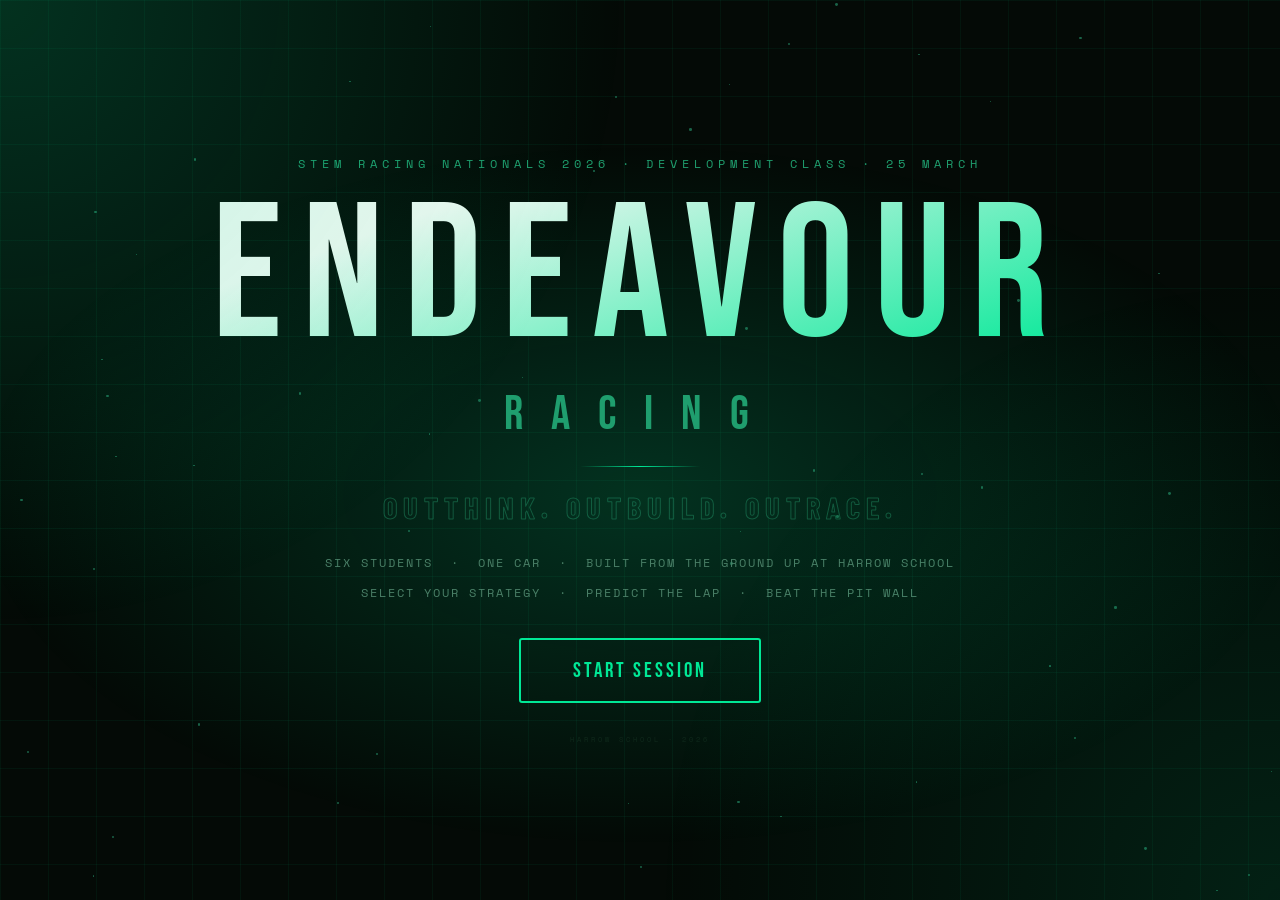
==== commit f8cb3f78: "Fix launcher PII, harden driver input, clarify README, add gitignore - start.bat: use %~dp0index.htm" ====
--- a/index.html
+++ b/index.html
@@ -1287,7 +1287,7 @@
   el.style.color = v.length >= 1 ? 'var(--bright)' : 'var(--brand)';
 }
 function confirmDriver() {
-  const v = document.getElementById('initInput').value.trim().toUpperCase();
+  const v = document.getElementById('initInput').value.trim().toUpperCase().replace(/[^A-Z]/g,'');
   if (v.length < 1) { shake('initInput'); beep(180,.25,.2,'sawtooth'); return; }
   S.initials = v;
   buildScenario();
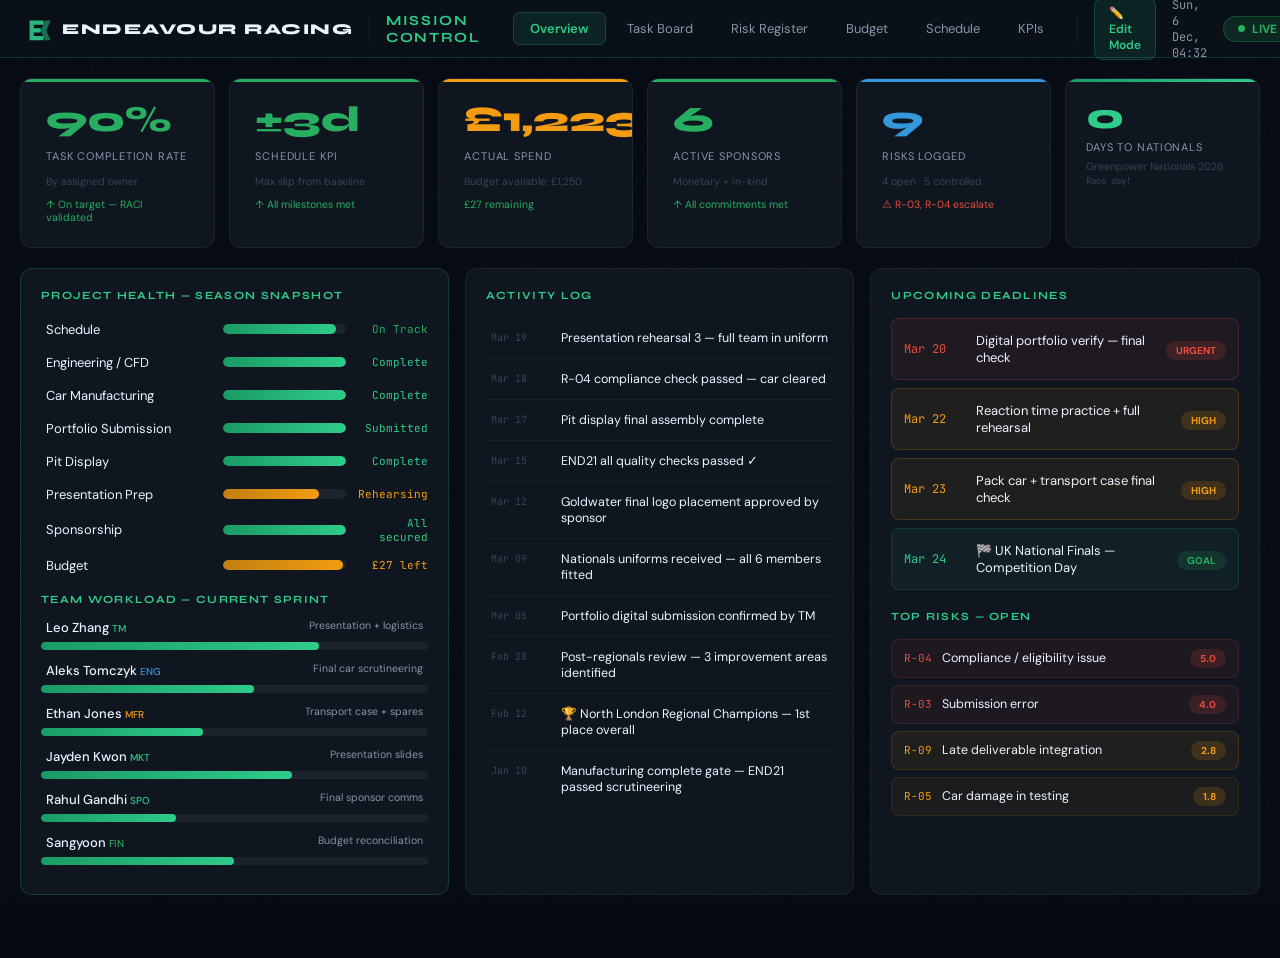
==== commit d3e5698a: "Fix launcher PII, task Done count, add gitignore and README notes - start.bat: use %~dp0index.html i" ====
--- a/index.html
+++ b/index.html
@@ -3,1740 +3,819 @@
 <head>
 <meta charset="UTF-8">
 <meta name="viewport" content="width=device-width, initial-scale=1.0">
-<meta name="description" content="Precision Lap — Endeavour Racing lap timing and driver performance prediction app. Choose your tyre, fuel, ERS, and DRS setup to predict your lap time.">
-<title>ENDEAVOUR RACING — PRECISION LAP</title>
-<link href="https://fonts.googleapis.com/css2?family=Bebas+Neue&family=Space+Mono:wght@400;700&family=Barlow+Condensed:wght@400;600;700;800;900&display=swap" rel="stylesheet">
+<meta name="description" content="Mission Control dashboard for Endeavour Racing — project management, task board, risk register, budget, and KPI tracking.">
+<title>Mission Control — Endeavour Racing</title>
+<link href="https://fonts.googleapis.com/css2?family=Syne:wght@400;600;700;800&family=JetBrains+Mono:wght@400;500;600&family=DM+Sans:wght@300;400;500&display=swap" rel="stylesheet">
 <style>
-/* ═══════════════ VARIABLES ═══════════════ */
-:root {
-  --brand:   #1f9e6e;
-  --bright:  #00e896;
-  --void:    #040a06;
-  --panel:   #071210;
-  --border:  #0f2a1c;
-  --dim:     #183424;
-  --mid:     #245038;
-  --white:   #edf7f1;
-  --muted:   #4a8068;
-  --amber:   #ffb300;
-  --red:     #ff2d44;
-  --blue:    #4da6ff;
-  --purple:  #d06bff;
-}
-
-/* ═══════════════ RESET / BASE ═══════════════ */
-*, *::before, *::after { box-sizing: border-box; margin: 0; padding: 0; }
-
-html, body {
-  width: 100%; height: 100%; overflow: hidden;
-  background: var(--void);
-  color: var(--white);
-  font-family: 'Barlow Condensed', sans-serif;
-}
-
-/* ═══════════════ GLOBAL GRID ═══════════════ */
-body::before {
-  content: ''; position: fixed; inset: 0; z-index: 0; pointer-events: none;
-  background-image:
-    linear-gradient(rgba(0,232,150,.055) 1px, transparent 1px),
-    linear-gradient(90deg, rgba(0,232,150,.055) 1px, transparent 1px);
-  background-size: 48px 48px;
-}
-
-/* ═══════════════ SCANLINE ═══════════════ */
-.scanline {
-  position: fixed; inset: 0; z-index: 999; pointer-events: none;
-  background:
-    radial-gradient(circle at 0% 0%,   rgba(0,232,150,.18) 0%, transparent 40%),
-    radial-gradient(circle at 100% 100%, rgba(0,232,150,.10) 0%, transparent 40%);
-  animation: corner-pulse 4s ease-in-out infinite;
-}
-@keyframes corner-pulse {
-  0%,100% { opacity:.6; }
-  50%      { opacity:1;  }
-}
-
-/* ═══════════════ RAIN ═══════════════ */
-#rain { position: fixed; inset: 0; z-index: 2; pointer-events: none; overflow: hidden; }
-.rdrop {
-  position: absolute; width: 1.5px; top: -100px;
-  background: linear-gradient(to bottom, transparent, rgba(110,185,240,.4));
-  animation: rfall linear infinite;
-}
-@keyframes rfall { to { transform: translateY(110vh); } }
-
-/* ═══════════════ SCREENS ═══════════════ */
-.screen {
-  position: fixed; inset: 0; z-index: 10;
-  display: flex; flex-direction: column;
-  padding: clamp(14px,2.5vh,24px) clamp(18px,3.5vw,44px);
-  opacity: 0; pointer-events: none;
-  transition: opacity .32s ease, transform .32s ease;
-  transform: translateY(8px);
-  overflow-y: auto; overflow-x: hidden;
-}
-.screen.active { opacity: 1; pointer-events: all; transform: translateY(0); }
-.screen.exit    { opacity: 0; transform: translateY(-8px); }
-
-/* ═══════════════ PAGE HEADER ═══════════════ */
-.page-header {
-  display: flex;
-  align-items: center;
-  gap: clamp(12px,2vw,24px);
-  flex-shrink: 0;
-  padding-bottom: clamp(8px,1.4vh,14px);
-  border-bottom: 1px solid var(--border);
-  margin-bottom: clamp(10px,2vh,18px);
-}
-.logo-text {
-  font-family: 'Bebas Neue', sans-serif;
-  font-size: clamp(.85rem,1.6vw,1.1rem);
-  letter-spacing: 4px; white-space: nowrap; flex-shrink: 0;
-  color: var(--muted);
-}
-.logo-text em { color: var(--brand); font-style: normal; }
-.page-title-center {
-  flex: 1; display: flex; align-items: baseline; gap: clamp(8px,1.5vw,18px);
-}
-.page-title-main {
-  font-family: 'Bebas Neue', sans-serif;
-  font-size: clamp(1.3rem,3vw,2.2rem);
-  letter-spacing: 5px; line-height: 1;
-  color: var(--white); white-space: nowrap;
-}
-.page-title-sub {
-  font-family: 'Space Mono', monospace;
-  font-size: clamp(.4rem,.75vw,.54rem);
-  letter-spacing: 2px; color: var(--muted);
-  white-space: nowrap; overflow: hidden; text-overflow: ellipsis;
-}
-.page-header-right {
-  display: flex; align-items: center; gap: 10px; flex-shrink: 0;
-}
-.logo-badge {
-  font-family: 'Space Mono', monospace;
-  font-size: clamp(.4rem,.72vw,.54rem);
-  letter-spacing: 3px; color: var(--muted);
-  border: 1px solid var(--border); border-radius: 2px;
-  padding: 4px 10px; white-space: nowrap;
-}
-
-/* ═══════════════ PROGRESS PIPS ═══════════════ */
-.progress {
-  display: flex; align-items: center; gap: 5px;
-  justify-content: flex-end; flex-shrink: 0;
-  margin: 0;
-}
-.pip {
-  width: clamp(28px,5vw,44px); height: 3px; border-radius: 3px;
-  background: var(--dim); transition: background .4s, width .3s;
-}
-.pip.done    { background: var(--brand); }
-.pip.current { background: var(--bright); width: clamp(38px,7vw,60px); }
-.prog-label {
-  font-family: 'Space Mono', monospace;
-  font-size: clamp(.55rem,.9vw,.7rem);
-  letter-spacing: 3px; color: var(--muted); text-align: center;
-  flex-shrink: 0; margin-bottom: clamp(6px,1vh,10px);
-}
-
-/* ═══════════════ CONTEXT STRIP ═══════════════ */
-.ctx {
-  display: flex; align-items: center; justify-content: space-between;
-  padding: clamp(8px,1.2vh,13px) clamp(14px,2.2vw,22px);
-  background: var(--panel); border: 1px solid var(--border); border-radius: 5px;
-  flex-shrink: 0; gap: 12px; margin-bottom: clamp(8px,1.5vh,14px);
-}
-.ctx-track {
-  font-family: 'Bebas Neue', sans-serif;
-  font-size: clamp(1.2rem,3.2vw,2rem); letter-spacing: 3px;
-}
-.ctx-right { display: flex; align-items: center; gap: 10px; flex-shrink: 0; }
-.w-badge {
-  font-family: 'Space Mono', monospace;
-  font-size: clamp(.5rem,.9vw,.66rem); letter-spacing: 2px;
-  padding: 5px 14px; border-radius: 20px; border: 1px solid; white-space: nowrap;
-}
-.w-dry   { border-color: var(--bright); color: var(--bright); background: rgba(47,186,136,.08); }
-.w-light { border-color: #60a5fa;       color: #60a5fa;       background: rgba(96,165,250,.08); }
-.w-heavy { border-color: #818cf8;       color: #818cf8;       background: rgba(129,140,248,.08); }
-.w-fog   { border-color: #94a3b8;       color: #94a3b8;       background: rgba(148,163,184,.07); }
-.ctx-ideal {
-  font-family: 'Space Mono', monospace;
-  font-size: clamp(.48rem,.78vw,.6rem); color: var(--muted);
-}
-
-/* ═══════════════ BUTTONS ═══════════════ */
-.btn {
-  font-family: 'Bebas Neue', sans-serif;
-  font-size: clamp(1rem,2.2vw,1.3rem); letter-spacing: 3px;
-  padding: clamp(13px,2vh,18px) clamp(28px,5vw,52px);
-  border: 2px solid var(--brand); background: transparent; color: var(--brand);
-  cursor: pointer; border-radius: 3px;
-  position: relative; overflow: hidden; flex-shrink: 0;
-  transition: color .18s, box-shadow .18s;
-}
-.btn::before {
-  content: ''; position: absolute; inset: 0; z-index: -1;
-  background: var(--brand); transform: scaleX(0);
-  transform-origin: left; transition: transform .18s ease;
-}
-.btn:hover { color: var(--void); box-shadow: 0 0 32px rgba(0,232,150,.6); }
-.btn:hover::before { transform: scaleX(1); }
-.btn:active { transform: scale(.97); }
-
-.btn-go  { border-color: var(--bright); color: var(--bright); }
-.btn-go::before { background: var(--bright); }
-.btn-go:hover { box-shadow: 0 0 36px rgba(0,232,150,.7); }
-
-.btn-back { border-color: var(--dim); color: var(--muted); }
-.btn-back::before { background: var(--dim); }
-.btn-back:hover { color: var(--white); box-shadow: none; }
-
-.btn-amber { border-color: var(--amber); color: var(--amber); }
-.btn-amber::before { background: var(--amber); }
-
-.row-c { display: flex; align-items: center; justify-content: center; gap: 14px; flex-wrap: wrap; flex-shrink: 0; }
-
-/* ═══════════════ CARD ═══════════════ */
-.card {
-  background: var(--panel); border: 1px solid var(--border); border-radius: 6px;
-  padding: clamp(12px,2vh,20px) clamp(14px,2.5vw,24px); flex-shrink: 0;
-}
-.card-lbl {
-  font-family: 'Space Mono', monospace;
-  font-size: clamp(.52rem,.85vw,.65rem); letter-spacing: 3px;
-  color: var(--muted); margin-bottom: 8px;
-}
-
-/* ═══════════════ INPUT ═══════════════ */
-.field {
-  font-family: 'Space Mono', monospace;
-  background: var(--panel); border: 2px solid var(--border); color: var(--white);
-  border-radius: 4px; text-align: center; width: 100%; outline: none;
-  transition: border-color .2s, box-shadow .2s;
-}
-.field:focus { border-color: var(--brand); box-shadow: 0 0 24px rgba(32,131,97,.28); }
-.field.err { border-color: var(--red) !important; animation: shake .32s ease; }
-@keyframes shake { 0%,100%{transform:translateX(0)} 25%{transform:translateX(-8px)} 75%{transform:translateX(8px)} }
-
-/* ══════════════════════════════════════════
-   INTRO
-══════════════════════════════════════════ */
-#intro {
-  justify-content: center; align-items: center;
-  gap: clamp(12px,2.5vh,24px);
-  background: radial-gradient(ellipse 80% 60% at 50% 55%, rgba(0,232,150,.18) 0%, transparent 65%);
-}
-.intro-strap {
-  font-family: 'Space Mono', monospace;
-  font-size: clamp(.55rem,1.1vw,.74rem);
-  letter-spacing: 5px; color: var(--brand); text-align: center;
-}
-.brand-e {
-  font-family: 'Bebas Neue', sans-serif;
-  font-size: clamp(5rem,18vw,12rem);
-  line-height: .88; letter-spacing: clamp(4px,2vw,20px); text-align: center;
-  background: linear-gradient(160deg, var(--white) 20%, var(--bright) 100%);
-  -webkit-background-clip: text; -webkit-text-fill-color: transparent; background-clip: text;
-  animation: brand-in .9s cubic-bezier(.34,1.56,.64,1) both;
-}
-@keyframes brand-in { from { opacity:0; transform:scale(.82) translateY(30px); } }
-.brand-r {
-  font-family: 'Bebas Neue', sans-serif;
-  font-size: clamp(1.4rem,5vw,3rem);
-  letter-spacing: clamp(12px,3.5vw,28px); color: var(--brand); text-align: center;
-  animation: brand-in .9s .15s cubic-bezier(.34,1.56,.64,1) both;
-}
-.divider {
-  width: 120px; height: 1px;
-  background: linear-gradient(90deg, transparent, var(--bright), transparent);
-}
-.intro-copy {
-  font-family: 'Space Mono', monospace;
-  font-size: clamp(.58rem,1.2vw,.78rem); letter-spacing: 2px;
-  color: var(--muted); text-align: center; line-height: 2.4;
-}
-.intro-tagline {
-  font-family: 'Barlow Condensed', sans-serif; font-weight: 700;
-  font-size: clamp(1.2rem,3vw,1.9rem);
-  letter-spacing: 6px; text-align: center;
-  color: transparent;
-  -webkit-text-stroke: 1px rgba(47,186,136,.35);
-}
-.star-field {
-  position: absolute; inset: 0; z-index: -1; overflow: hidden; pointer-events: none;
-}
-.star {
-  position: absolute; background: rgba(47,186,136,.5); border-radius: 50%;
-  animation: twinkle linear infinite;
-}
-@keyframes twinkle { 0%,100%{opacity:.2} 50%{opacity:.8} }
-
-/* ══════════════════════════════════════════
-   DRIVER
-══════════════════════════════════════════ */
-#driver {
-  justify-content: center; align-items: center;
-  gap: clamp(10px,2vh,20px);
-}
-.initials-live {
-  font-family: 'Bebas Neue', sans-serif;
-  font-size: clamp(4rem,15vw,9rem);
-  letter-spacing: clamp(14px,4vw,30px); color: var(--brand); text-align: center;
-  text-shadow: 0 0 70px rgba(0,232,150,.5);
-  transition: color .2s;
-}
-.init-field {
-  font-size: clamp(1.6rem,4.5vw,2.4rem);
-  padding: clamp(10px,1.5vh,14px) 20px; max-width: 220px; text-transform: uppercase;
-}
-.init-field::placeholder { letter-spacing: 2px; font-size: clamp(.85rem,2vw,1.1rem); color: var(--muted); }
-.init-field:not(:placeholder-shown) { letter-spacing: 12px; }
-.teams-grid {
-  display: flex; gap: clamp(6px,1.2vw,10px); flex-wrap: wrap; justify-content: center;
-}
-.team-btn {
-  padding: clamp(8px,1.2vh,12px) clamp(14px,2vw,20px);
-  border: 2px solid var(--border); border-radius: 4px;
-  background: var(--panel); cursor: pointer;
-  display: flex; align-items: center; gap: 8px;
-  font-family: 'Space Mono', monospace;
-  font-size: clamp(.56rem,1vw,.72rem); letter-spacing: 2px; color: var(--muted);
-  transition: all .2s;
-}
-.team-btn.sel { border-color: var(--white); color: var(--white); transform: scale(1.06); }
-.team-dot { width: 11px; height: 11px; border-radius: 50%; flex-shrink: 0; }
-.sec-lbl {
-  font-family: 'Space Mono', monospace;
-  font-size: clamp(.55rem,.88vw,.68rem); letter-spacing: 4px; color: var(--muted); text-align: center;
-}
-
-/* ══════════════════════════════════════════
-   TRACK REVEAL
-══════════════════════════════════════════ */
-#reveal { justify-content: center; align-items: center; gap: clamp(10px,2vh,20px); }
-.reveal-name {
-  font-family: 'Bebas Neue', sans-serif;
-  font-size: clamp(3rem,13vw,8rem);
-  letter-spacing: clamp(4px,2vw,16px); text-align: center; line-height: 1;
-  animation: reveal-in .6s cubic-bezier(.34,1.56,.64,1) both;
-}
-@keyframes reveal-in { from { opacity:0; transform:scale(.75); } }
-.reveal-country {
-  font-family: 'Space Mono', monospace;
-  font-size: clamp(.6rem,1.1vw,.76rem); letter-spacing: 3px;
-  color: var(--muted); text-align: center;
-}
-.reveal-map {
-  width: min(75vw, 500px); height: clamp(100px,20vh,180px);
-  display: flex; align-items: center; justify-content: center;
-}
-.reveal-map svg { width: 100%; height: 100%; }
-.reveal-stats {
-  display: flex; gap: clamp(10px,3vw,30px); justify-content: center; flex-wrap: wrap;
-}
-.rstat { text-align: center; }
-.rstat-val {
-  font-family: 'Bebas Neue', sans-serif;
-  font-size: clamp(1.3rem,3.5vw,2.2rem); color: var(--bright);
-}
-.rstat-lbl {
-  font-family: 'Space Mono', monospace;
-  font-size: clamp(.52rem,.82vw,.62rem); letter-spacing: 3px; color: var(--muted); margin-top: 3px;
-}
-.tip-card {
-  max-width: 520px; text-align: center;
-  background: var(--panel); border: 1px solid var(--border); border-left: 3px solid var(--brand);
-  border-radius: 4px; padding: clamp(10px,1.5vh,16px) clamp(16px,2.5vw,28px);
-  font-family: 'Space Mono', monospace;
-  font-size: clamp(.58rem,.95vw,.7rem); color: var(--muted); letter-spacing: .5px; line-height: 1.9;
-}
-
-/* ══════════════════════════════════════════
-   SHARED STEP PAGE
-══════════════════════════════════════════ */
-.step-head {
-  text-align: center; flex-shrink: 0;
-  margin-bottom: clamp(8px,1.5vh,14px);
-}
-.step-num {
-  font-family: 'Space Mono', monospace;
-  font-size: clamp(.55rem,.88vw,.7rem); letter-spacing: 4px;
-  color: var(--brand); margin-bottom: 4px;
-}
-.step-title {
-  font-family: 'Bebas Neue', sans-serif;
-  font-size: clamp(2.5rem,8vw,5.5rem); letter-spacing: 5px;
-  line-height: 1;
-}
-
-/* ══════════════════════════════════════════
-   STEP 1 — TYRE
-══════════════════════════════════════════ */
-#s-tyre { gap: clamp(8px,1.4vh,14px); }
-.tyre-stage {
-  flex: 1; display: flex; align-items: center; justify-content: center;
-  gap: clamp(10px,2.5vw,32px); flex-wrap: wrap;
-}
-.tyre-item {
-  display: flex; flex-direction: column; align-items: center;
-  gap: clamp(8px,1.2vh,14px); cursor: pointer;
-  transition: transform .22s;
-}
-.tyre-item:hover { transform: translateY(-8px); }
-.tyre-circle {
-  width: clamp(90px,14vw,140px); height: clamp(90px,14vw,140px);
-  border-radius: 50%; border: 4px solid rgba(255,255,255,.1);
-  display: flex; align-items: center; justify-content: center;
-  font-family: 'Bebas Neue', sans-serif; font-size: clamp(1.6rem,3.5vw,2.6rem);
-  font-weight: 900; transition: all .22s; position: relative;
-}
-.tyre-circle::after {
-  content: ''; position: absolute; inset: -6px; border-radius: 50%;
-  border: 2px solid transparent; transition: border-color .22s;
-}
-.tyre-item.sel .tyre-circle {
-  border-color: white; transform: scale(1.15);
-  box-shadow: 0 0 0 3px rgba(255,255,255,.12), 0 0 36px rgba(255,255,255,.22);
-}
-.tyre-item.sel .tyre-circle::after { border-color: rgba(255,255,255,.3); }
-.tyre-label {
-  font-family: 'Bebas Neue', sans-serif;
-  font-size: clamp(1rem,2.2vw,1.35rem); letter-spacing: 2px;
-  color: var(--muted); transition: color .22s;
-}
-.tyre-item.sel .tyre-label { color: var(--white); }
-.tyre-desc {
-  font-family: 'Space Mono', monospace;
-  font-size: clamp(.52rem,.88vw,.62rem); color: var(--muted);
-  text-align: center; max-width: clamp(90px,12vw,140px); line-height: 1.7;
-}
-.tyre-item.sel .tyre-desc { color: rgba(228,240,235,.5); }
-/* tyre colours */
-.tc-s { background: #cc0000; color: #fff; }
-.tc-m { background: #d4a000; color: #000; }
-.tc-h { background: #d8d8d8; color: #111; }
-.tc-i { background: #1a9e2a; color: #fff; }
-.tc-w { background: #1a5aee; color: #fff; }
-
-/* ══════════════════════════════════════════
-   STEP 2 — FUEL
-══════════════════════════════════════════ */
-#s-fuel { gap: clamp(8px,1.4vh,14px); }
-.fuel-stage {
-  flex: 1; display: flex; align-items: flex-end; justify-content: center;
-  gap: clamp(16px,4vw,50px); padding-bottom: clamp(10px,2vh,24px);
-}
-.fuel-item {
-  display: flex; flex-direction: column; align-items: center;
-  gap: clamp(8px,1.3vh,14px); cursor: pointer;
-  transition: transform .22s;
-}
-.fuel-item:hover { transform: translateY(-6px); }
-.fuel-column {
-  width: clamp(65px,10vw,95px); height: clamp(140px,26vh,230px);
-  background: var(--dim); border-radius: 6px 6px 4px 4px;
-  overflow: hidden; border: 1px solid var(--border); position: relative;
-}
-.fuel-fill {
-  position: absolute; bottom: 0; left: 0; right: 0;
-  background: linear-gradient(to top, #ff9500, #ffe040);
-  border-radius: 0 0 3px 3px; transition: height .5s cubic-bezier(.25,.46,.45,.94);
-}
-.fuel-fill::after {
-  content: ''; position: absolute; top: 0; left: 0; right: 0;
-  height: 3px; background: rgba(255,255,255,.3);
-  animation: fuel-slosh 2s ease-in-out infinite;
-}
-@keyframes fuel-slosh { 0%,100%{opacity:.3} 50%{opacity:.8} }
-.fuel-item.sel .fuel-column {
-  border-color: var(--amber);
-  box-shadow: 0 0 24px rgba(245,166,35,.3);
-}
-.fuel-item.sel .fuel-fill {
-  background: linear-gradient(to top, #ffaa00, #ffee55);
-  box-shadow: 0 -4px 16px rgba(245,166,35,.4);
-}
-.fuel-tag {
-  font-family: 'Bebas Neue', sans-serif;
-  font-size: clamp(1.3rem,2.8vw,1.9rem); letter-spacing: 3px; color: var(--muted);
-  transition: color .2s;
-}
-.fuel-item.sel .fuel-tag { color: var(--amber); }
-.fuel-effect {
-  font-family: 'Space Mono', monospace;
-  font-size: clamp(.52rem,.85vw,.65rem); color: var(--muted);
-  text-align: center; letter-spacing: .5px; transition: color .2s;
-}
-.fuel-item.sel .fuel-effect { color: rgba(245,166,35,.65); }
-
-/* ══════════════════════════════════════════
-   STEP 3 — ERS
-══════════════════════════════════════════ */
-#s-ers { gap: clamp(8px,1.4vh,14px); }
-.sys-stage {
-  flex: 1; display: flex; align-items: center; justify-content: center;
-}
-.sys-toggle-card {
-  display: flex; flex-direction: column; align-items: center;
-  gap: clamp(16px,3vh,28px); cursor: pointer;
-  padding: clamp(28px,5vh,50px) clamp(40px,8vw,80px);
-  border: 2px solid var(--border); border-radius: 8px;
-  background: var(--panel); max-width: 400px; width: 100%;
-  transition: all .25s;
-}
-.sys-toggle-card:hover { border-color: var(--mid); }
-.sys-icon-wrap {
-  width: clamp(80px,14vw,120px); height: clamp(80px,14vw,120px);
-  border-radius: 50%; border: 3px solid var(--border);
-  display: flex; align-items: center; justify-content: center;
-  font-size: clamp(2rem,5vw,3.5rem); transition: all .25s;
-  background: var(--panel);
-}
-.sys-toggle-card.on { border-color: var(--bright); background: rgba(47,186,136,.06); }
-.sys-toggle-card.on .sys-icon-wrap {
-  border-color: var(--bright); background: rgba(47,186,136,.1);
-  box-shadow: 0 0 30px rgba(47,186,136,.35);
-  animation: pulse-on 2s ease-in-out infinite;
-}
-@keyframes pulse-on { 0%,100%{box-shadow:0 0 20px rgba(0,232,150,.4)} 50%{box-shadow:0 0 55px rgba(0,232,150,.85)} }
-.sys-name {
-  font-family: 'Bebas Neue', sans-serif;
-  font-size: clamp(2.4rem,7vw,4.4rem); letter-spacing: 5px;
-  transition: color .25s;
-}
-.sys-toggle-card.on .sys-name { color: var(--bright); }
-.sys-state {
-  font-family: 'Space Mono', monospace;
-  font-size: clamp(.6rem,1.1vw,.78rem); letter-spacing: 4px;
-  color: var(--muted); transition: color .25s;
-}
-.sys-toggle-card.on .sys-state { color: var(--bright); }
-.sys-switch {
-  width: clamp(56px,9vw,72px); height: clamp(28px,4.5vw,36px);
-  border-radius: 20px; background: var(--dim); border: 2px solid var(--border);
-  position: relative; transition: all .25s;
-}
-.sys-toggle-card.on .sys-switch { background: rgba(47,186,136,.2); border-color: var(--bright); }
-.sys-knob {
-  position: absolute; top: 3px; left: 3px;
-  width: calc(clamp(28px,4.5vw,36px) - 10px); height: calc(clamp(28px,4.5vw,36px) - 10px);
-  border-radius: 50%; background: var(--muted); transition: all .25s;
-}
-.sys-toggle-card.on .sys-knob { background: var(--bright); left: calc(100% - clamp(28px,4.5vw,36px) + 5px); }
-.sys-effect {
-  font-family: 'Space Mono', monospace;
-  font-size: clamp(.56rem,.95vw,.72rem); color: var(--muted);
-  text-align: center; line-height: 1.8; letter-spacing: .4px;
-  transition: color .25s;
-}
-.sys-toggle-card.on .sys-effect { color: rgba(47,186,136,.55); }
-
-/* ERS particles */
-.ers-sparks {
-  position: absolute; inset: 0; pointer-events: none; overflow: hidden;
-  display: none; z-index: 20;
-}
-.ers-sparks.active { display: block; }
-.spark {
-  position: absolute; width: 2px; height: 2px; border-radius: 50%;
-  background: var(--bright);
-  animation: spark-fly linear forwards;
-}
-@keyframes spark-fly {
-  0%   { opacity: 1; transform: translate(0,0) scale(1); }
-  100% { opacity: 0; transform: translate(var(--sx), var(--sy)) scale(0); }
-}
-
-/* ══════════════════════════════════════════
-   STEP 4 — DRS
-══════════════════════════════════════════ */
-#s-drs { gap: clamp(8px,1.4vh,14px); }
-.drs-toggle-card {
-  display: flex; flex-direction: column; align-items: center;
-  gap: clamp(16px,3vh,28px); cursor: pointer;
-  padding: clamp(28px,5vh,50px) clamp(40px,8vw,80px);
-  border: 2px solid var(--border); border-radius: 8px;
-  background: var(--panel); max-width: 400px; width: 100%;
-  transition: all .25s;
-}
-.drs-toggle-card:hover { border-color: var(--mid); }
-.drs-toggle-card.on { border-color: #60a5fa; background: rgba(96,165,250,.05); }
-.drs-toggle-card.on .sys-icon-wrap {
-  border-color: #60a5fa; background: rgba(96,165,250,.1);
-  box-shadow: 0 0 30px rgba(96,165,250,.35);
-  animation: pulse-drs 2s ease-in-out infinite;
-}
-@keyframes pulse-drs { 0%,100%{box-shadow:0 0 20px rgba(96,165,250,.3)} 50%{box-shadow:0 0 45px rgba(96,165,250,.6)} }
-.drs-toggle-card.on .sys-name { color: #60a5fa; }
-.drs-toggle-card.on .sys-state { color: #60a5fa; }
-.drs-toggle-card.on .sys-switch { background: rgba(96,165,250,.2); border-color: #60a5fa; }
-.drs-toggle-card.on .sys-knob { background: #60a5fa; left: calc(100% - clamp(28px,4.5vw,36px) + 5px); }
-.drs-toggle-card.on .sys-effect { color: rgba(96,165,250,.55); }
-.drs-zone-tag {
-  font-family: 'Bebas Neue', sans-serif;
-  font-size: clamp(.75rem,1.7vw,1rem); letter-spacing: 2px;
-  color: var(--muted); margin-top: -8px; transition: color .25s;
-}
-.drs-toggle-card.on .drs-zone-tag { color: #60a5fa; }
-
-/* ══════════════════════════════════════════
-   STEP 5 — PREDICTION
-══════════════════════════════════════════ */
-#s-predict { gap: clamp(8px,1.4vh,14px); }
-.predict-summary {
-  display: flex; gap: clamp(6px,1.5vw,14px);
-  justify-content: center; flex-wrap: wrap; flex-shrink: 0;
-}
-.psbox {
-  text-align: center;
-  padding: clamp(8px,1.2vh,12px) clamp(12px,2vw,18px);
-  background: var(--panel); border: 1px solid var(--border); border-radius: 4px;
-  min-width: clamp(70px,12vw,110px);
-}
-.psbox-lbl {
-  font-family: 'Space Mono', monospace;
-  font-size: clamp(.52rem,.82vw,.65rem); letter-spacing: 3px; color: var(--muted); margin-bottom: 5px;
-}
-.psbox-val {
-  font-family: 'Bebas Neue', sans-serif;
-  font-size: clamp(1.1rem,2.4vw,1.6rem); letter-spacing: 2px;
-}
-.predict-center {
-  flex: 1; display: flex; flex-direction: column;
-  align-items: center; justify-content: center;
-  gap: clamp(12px,2vh,22px);
-}
-.predict-subtitle {
-  font-family: 'Space Mono', monospace;
-  font-size: clamp(.6rem,1.1vw,.78rem); letter-spacing: 4px; color: var(--muted); text-align: center;
-}
-.predict-big {
-  font-size: clamp(3rem,10vw,6rem); font-weight: 700; letter-spacing: 8px;
-  padding: clamp(14px,2.5vh,24px) 32px;
-  width: min(90%, 420px); border-radius: 6px;
-}
-.predict-big::placeholder {
-  font-size: clamp(1rem,2.2vw,1.4rem);
-  letter-spacing: 3px; color: var(--muted); font-weight: 400;
-}
-.predict-big:not(:placeholder-shown) {
-  font-size: clamp(3rem,10vw,6rem);
-  letter-spacing: 8px; font-weight: 700;
-}
-.predict-unit {
-  font-family: 'Space Mono', monospace;
-  font-size: clamp(.58rem,1vw,.74rem); letter-spacing: 5px; color: var(--muted);
-}
-.predict-hint {
-  font-family: 'Space Mono', monospace;
-  font-size: clamp(.58rem,1vw,.74rem); color: var(--muted);
-  letter-spacing: .5px; line-height: 1.8; text-align: center;
-}
-.predict-hint b { color: var(--amber); }
-
-/* ══════════════════════════════════════════
-   COUNTDOWN
-══════════════════════════════════════════ */
-#countdown { justify-content: center; align-items: center; }
-.cd-inner { flex: 1; display: flex; flex-direction: column; align-items: center; justify-content: center; gap: 14px; }
-.cd-num {
-  font-family: 'Bebas Neue', sans-serif;
-  font-size: clamp(22vw,44vh,38vw); line-height: 1;
-  color: var(--bright); text-shadow: 0 0 120px rgba(0,232,150,.75);
-  transition: color .2s;
-}
-.cd-lbl {
-  font-family: 'Space Mono', monospace;
-  font-size: clamp(.65rem,1.3vw,.85rem); letter-spacing: 6px; color: var(--muted);
-}
-.cd-flash {
-  position: fixed; inset: 0; background: var(--bright); opacity: 0; z-index: 500; pointer-events: none;
-  transition: opacity .12s;
-}
-.cd-flash.on { opacity: .12; }
-
-/* ══════════════════════════════════════════
-   RESULT
-══════════════════════════════════════════ */
-#result { gap: clamp(8px,1.4vh,14px); justify-content: center; }
-.medal {
-  font-family: 'Bebas Neue', sans-serif;
-  font-size: clamp(3.5rem,10vw,6rem); text-align: center; letter-spacing: 4px;
-  animation: medal-pop .65s cubic-bezier(.34,1.56,.64,1) both;
-}
-@keyframes medal-pop { from { opacity:0; transform:scale(0) rotate(-20deg); } }
-.grade-line {
-  font-family: 'Bebas Neue', sans-serif;
-  font-size: clamp(1.8rem,5.5vw,3.5rem); letter-spacing: 5px; text-align: center;
-}
-.times-row { display: grid; grid-template-columns: 1fr 1fr; gap: 10px; flex-shrink: 0; }
-.t-box {
-  text-align: center;
-  padding: clamp(10px,1.5vh,15px);
-  background: var(--panel); border: 1px solid var(--border); border-radius: 5px;
-}
-.t-lbl { font-family: 'Space Mono', monospace; font-size: clamp(.52rem,.82vw,.65rem); letter-spacing: 3px; color: var(--muted); margin-bottom: 5px; }
-.t-val { font-family: 'Space Mono', monospace; font-size: clamp(.9rem,2.3vw,1.45rem); font-weight: 700; }
-.delta-card { flex-shrink: 0; }
-.delta-track { height: 9px; background: var(--dim); border-radius: 5px; overflow: hidden; margin-bottom: 8px; }
-.delta-fill { height: 100%; border-radius: 5px; width: 0; transition: width 1.2s cubic-bezier(.25,.46,.45,.94); }
-.delta-lbl { font-family: 'Space Mono', monospace; font-size: clamp(.6rem,1vw,.76rem); text-align: center; letter-spacing: 2px; }
-.pts-line {
-  font-family: 'Bebas Neue', sans-serif;
-  font-size: clamp(2.5rem,7vw,4.5rem); text-align: center; letter-spacing: 4px;
-}
-.breakdown {
-  font-family: 'Space Mono', monospace;
-  font-size: clamp(.52rem,.85vw,.66rem); color: var(--muted);
-  text-align: center; line-height: 2.1; letter-spacing: .4px; flex-shrink: 0;
-}
-.ev-notice { color: var(--amber); font-weight: 700; }
-
-/* ══════════════════════════════════════════
-   LEADERBOARD
-══════════════════════════════════════════ */
-#leaderboard { gap: clamp(10px,1.8vh,16px); }
-.lb-list { flex: 1; overflow-y: auto; display: flex; flex-direction: column; gap: 8px; min-height: 0; }
-.lb-row {
-  display: flex; align-items: center; gap: clamp(10px,2vw,16px);
-  padding: clamp(10px,1.5vh,14px) clamp(14px,2.2vw,20px);
-  background: var(--panel); border: 1px solid var(--border);
-  border-left-width: 4px; border-radius: 5px; transition: transform .18s;
-}
-.lb-row:hover { transform: translateX(5px); }
-.lb-pos { font-family: 'Bebas Neue', sans-serif; font-size: clamp(1.1rem,2.5vw,1.5rem); width: 28px; text-align: center; color: var(--muted); flex-shrink: 0; }
-.lb-pos.g { color: #ffd700; } .lb-pos.s { color: #c0c0c0; } .lb-pos.b { color: #cd7f32; }
-.lb-info { flex: 1; min-width: 0; }
-.lb-init { font-family: 'Bebas Neue', sans-serif; font-size: clamp(1rem,2.4vw,1.4rem); letter-spacing: 3px; }
-.lb-meta { font-family: 'Space Mono', monospace; font-size: clamp(.5rem,.8vw,.6rem); color: var(--muted); margin-top: 2px; white-space: nowrap; overflow: hidden; text-overflow: ellipsis; }
-.lb-pts { font-family: 'Bebas Neue', sans-serif; font-size: clamp(.95rem,2.3vw,1.35rem); color: var(--brand); letter-spacing: 2px; flex-shrink: 0; }
-.lb-empty { font-family: 'Space Mono', monospace; font-size: .58rem; color: var(--muted); text-align: center; padding: 60px 0; letter-spacing: 4px; }
-
-/* ════ SESSION LAP TABLE ════ */
-.session-tbl-wrap { flex-shrink: 0; margin-top: 6px; }
-.session-tbl-hdr { font-family: 'Space Mono', monospace; font-size: clamp(.44rem,.7vw,.55rem); letter-spacing: 3px; color: var(--muted); text-transform: uppercase; text-align: center; margin-bottom: 6px; }
-.session-tbl { width: 100%; border-collapse: collapse; }
-.session-tbl th { font-family: 'Space Mono', monospace; font-size: clamp(.42rem,.65vw,.5rem); letter-spacing: 2px; color: var(--muted); text-transform: uppercase; padding: 4px 8px; border-bottom: 1px solid var(--border); text-align: center; }
-.session-tbl td { font-family: 'Space Mono', monospace; font-size: clamp(.5rem,.8vw,.6rem); padding: 5px 8px; text-align: center; border-bottom: 1px solid rgba(15,42,28,.6); color: var(--white); }
-.session-tbl tr:last-child td { border-bottom: none; }
-.session-tbl tr:hover td { background: rgba(0,232,150,.04); }
-.session-tbl td.sess-pos { color: var(--muted); }
-.session-tbl td.sess-ini { font-family: 'Bebas Neue', sans-serif; font-size: clamp(.65rem,1.2vw,.9rem); letter-spacing: 2px; color: var(--white); }
-.session-tbl td.sess-track { color: var(--muted); font-size: clamp(.4rem,.62vw,.48rem); }
-.session-tbl td.sess-actual { color: var(--bright); }
-.session-tbl td.sess-delta-good { color: var(--bright); }
-.session-tbl td.sess-delta-ok { color: var(--amber); }
-.session-tbl td.sess-delta-bad { color: #ff6b6b; }
-.session-tbl td.sess-pts { color: var(--brand); font-family: 'Bebas Neue', sans-serif; font-size: clamp(.6rem,1.1vw,.82rem); letter-spacing: 1px; }
-.sess-new { animation: sess-flash .8s ease; }
-@keyframes sess-flash { 0%,100%{background:transparent} 40%{background:rgba(0,232,150,.12)} }
-
-/* ── HIDE NUMBER INPUT SPINNERS ── */
-input[type=number]::-webkit-outer-spin-button,
-input[type=number]::-webkit-inner-spin-button {
-  -webkit-appearance: none; margin: 0;
-}
-input[type=number] { -moz-appearance: textfield; }
+  :root {
+    --bg:#060a12;--bg2:#0a1018;--bg3:#0f1620;--bg4:#131e2a;
+    --teal:#2ecb8a;--teal2:#1a9b66;--teal3:#0d6644;
+    --dim:rgba(46,203,138,0.1);--glow:rgba(46,203,138,0.22);
+    --border:rgba(46,203,138,0.2);--b2:rgba(255,255,255,0.06);
+    --white:#edf2ff;--grey:#8a93a8;--grey2:#3a4255;
+    --red:#e74c3c;--yellow:#f39c12;--green:#27ae60;--blue:#3498db;
+    --mono:'JetBrains Mono',monospace;
+    --edit-bg:rgba(46,203,138,0.06);
+    --edit-border:rgba(46,203,138,0.25);
+  }
+  *{margin:0;padding:0;box-sizing:border-box}
+  body{background:var(--bg);font-family:'DM Sans',sans-serif;color:var(--white);min-height:100vh;overflow-x:hidden}
+
+  /* ── NOISE ── */
+  body::before{content:'';position:fixed;inset:0;background:url("data:image/svg+xml,%3Csvg viewBox='0 0 200 200' xmlns='http://www.w3.org/2000/svg'%3E%3Cfilter id='n'%3E%3CfeTurbulence type='fractalNoise' baseFrequency='0.8' numOctaves='4'/%3E%3C/filter%3E%3Crect width='100%25' height='100%25' filter='url(%23n)' opacity='0.018'/%3E%3C/svg%3E");pointer-events:none;z-index:0}
+
+  /* ── TOP BAR ── */
+  .topbar{position:fixed;top:0;left:0;right:0;z-index:200;height:58px;background:var(--bg2);border-bottom:1px solid var(--border);display:flex;align-items:center;padding:0 24px;gap:16px}
+  .logo{display:flex;align-items:center;gap:10px;font-family:'Syne',sans-serif;font-weight:800;font-size:15px;letter-spacing:.1em;color:var(--white);text-transform:uppercase;flex-shrink:0}
+  .logo svg{width:28px;height:28px}
+  .divider{width:1px;height:28px;background:var(--b2);flex-shrink:0}
+  .mc-title{font-family:'Syne',sans-serif;font-size:14px;font-weight:700;color:var(--teal);letter-spacing:.12em;text-transform:uppercase}
+  .spacer{flex:1}
+  .live-badge{display:flex;align-items:center;gap:7px;background:rgba(39,174,96,0.15);border:1px solid rgba(39,174,96,0.3);border-radius:20px;padding:4px 14px;font-size:12px;font-weight:700;color:#27ae60}
+  .live-dot{width:7px;height:7px;border-radius:50%;background:#27ae60;animation:pulse 1.4s infinite}
+  @keyframes pulse{0%,100%{opacity:1;transform:scale(1)}50%{opacity:.5;transform:scale(1.3)}}
+  .edit-toggle{display:flex;align-items:center;gap:8px;background:rgba(46,203,138,0.1);border:1px solid var(--border);border-radius:8px;padding:6px 14px;cursor:pointer;font-size:12px;font-weight:600;color:var(--teal);transition:all .2s}
+  .edit-toggle:hover{background:rgba(46,203,138,0.2)}
+  .edit-toggle.active{background:rgba(46,203,138,0.25);border-color:var(--teal)}
+  .clock{font-family:var(--mono);font-size:12px;color:var(--grey)}
+
+  /* tab nav */
+  .tabs{display:flex;gap:4px}
+  .tab{padding:7px 16px;border-radius:7px;border:1px solid transparent;background:none;color:var(--grey);font-family:'DM Sans',sans-serif;font-size:13px;cursor:pointer;transition:all .18s;white-space:nowrap}
+  .tab.active{background:var(--dim);border-color:var(--border);color:var(--teal);font-weight:600}
+  .tab:hover:not(.active){color:var(--white)}
+
+  /* ── MAIN ── */
+  .main{margin-top:58px;padding:20px;min-height:calc(100vh - 58px);position:relative;z-index:1}
+  .panel{display:none}
+  .panel.active{display:block}
+
+  /* ── CARD ── */
+  .card{background:var(--bg3);border:1px solid var(--b2);border-radius:12px;padding:20px}
+  .card.hl{border-color:var(--border)}
+  .card-title{font-family:'Syne',sans-serif;font-size:11px;font-weight:700;letter-spacing:.12em;text-transform:uppercase;color:var(--teal);margin-bottom:16px}
+
+  /* ── EDITABLE FIELDS ── */
+  .editable{outline:none;transition:background .15s,border-color .15s;border-radius:4px;padding:2px 4px;border:1px solid transparent}
+  body.edit-mode .editable{background:var(--edit-bg);border-color:var(--edit-border);cursor:text}
+  body.edit-mode .editable:focus{background:rgba(46,203,138,0.12);border-color:var(--teal);box-shadow:0 0 0 2px rgba(46,203,138,0.15)}
+  .editable:empty:before{content:attr(data-placeholder);opacity:.35;pointer-events:none}
+
+  /* ── KPI CARDS ── */
+  .kpi-strip{display:grid;grid-template-columns:repeat(6,1fr);gap:14px;margin-bottom:20px}
+  .kpi{background:var(--bg3);border:1px solid var(--b2);border-radius:12px;padding:20px;position:relative;overflow:hidden}
+  .kpi::before{content:'';position:absolute;top:0;left:0;right:0;height:3px;background:var(--teal)}
+  .kpi.warn::before{background:var(--yellow)}
+  .kpi.alert::before{background:var(--red)}
+  .kpi.ok::before{background:var(--green)}
+  .kpi.blue::before{background:var(--blue)}
+  .kpi-val{font-family:'Syne',sans-serif;font-size:clamp(28px,2.8vw,40px);font-weight:800;color:var(--teal);line-height:1}
+  .kpi.warn .kpi-val{color:var(--yellow)}
+  .kpi.alert .kpi-val{color:var(--red)}
+  .kpi.ok .kpi-val{color:var(--green)}
+  .kpi.blue .kpi-val{color:var(--blue)}
+  .kpi-label{font-size:11px;color:var(--grey);text-transform:uppercase;letter-spacing:.08em;margin-top:5px}
+  .kpi-sub{font-size:10.5px;color:var(--grey2);margin-top:6px}
+  .kpi-trend{font-size:10.5px;margin-top:4px}
+  .up{color:var(--green)}.down{color:var(--red)}
+  .kpi.countdown::before{background:linear-gradient(90deg,var(--teal2),var(--teal))}
+  .kpi.countdown .kpi-val{color:var(--teal)}
+  .countdown-sub{font-size:9px;color:var(--grey2);margin-top:2px;font-family:var(--mono)}
+
+  /* ── OVERVIEW GRID ── */
+  .ov-grid{display:grid;grid-template-columns:1.1fr 1fr 1fr;gap:16px}
+
+  /* progress row */
+  .prog-row{display:flex;align-items:center;gap:12px;margin-bottom:10px}
+  .prog-label{font-size:13px;color:var(--white);width:170px;flex-shrink:0}
+  .prog-track{flex:1;height:10px;background:rgba(255,255,255,0.06);border-radius:5px;overflow:hidden}
+  .prog-fill{height:100%;border-radius:5px;background:linear-gradient(90deg,var(--teal2),var(--teal));transition:width .3s}
+  .prog-fill.warn{background:linear-gradient(90deg,#c08010,var(--yellow))}
+  .prog-fill.full{background:linear-gradient(90deg,var(--teal2),var(--teal))}
+  .prog-val{font-family:var(--mono);font-size:11px;color:var(--teal);width:70px;text-align:right;flex-shrink:0}
+
+  /* activity log */
+  .log-entry{display:flex;gap:12px;padding:9px 0;border-bottom:1px solid rgba(255,255,255,0.04)}
+  .log-entry:last-child{border-bottom:none}
+  .log-date{font-family:var(--mono);font-size:10px;color:var(--grey2);width:58px;flex-shrink:0;margin-top:1px}
+  .log-text{font-size:12.5px;color:var(--white)}
+
+  /* workload */
+  .wl-row{margin-bottom:9px}
+  .wl-top{display:flex;justify-content:space-between;margin-bottom:3px}
+  .wl-name{font-size:13px;color:var(--white);font-weight:500}
+  .wl-task{font-size:10.5px;color:var(--grey)}
+  .wl-bar{height:8px;background:rgba(255,255,255,0.05);border-radius:4px;overflow:hidden}
+  .wl-fill{height:100%;border-radius:4px;background:linear-gradient(90deg,var(--teal2),var(--teal))}
+
+  /* ── TASK BOARD ── */
+  .task-board{display:grid;grid-template-columns:repeat(4,1fr);gap:14px}
+  .col-head{display:flex;align-items:center;gap:9px;margin-bottom:12px}
+  .col-dot{width:9px;height:9px;border-radius:50%;flex-shrink:0}
+  .col-name{font-family:'Syne',sans-serif;font-size:11px;font-weight:700;letter-spacing:.1em;text-transform:uppercase;color:var(--grey)}
+  .col-cnt{margin-left:auto;font-size:10px;color:var(--grey2);background:rgba(255,255,255,0.05);padding:2px 8px;border-radius:10px}
+  .task-col{background:rgba(255,255,255,0.02);border-radius:10px;padding:14px}
+  .task-card{background:var(--bg3);border:1px solid var(--b2);border-radius:8px;padding:12px 14px;margin-bottom:8px;transition:border-color .15s,transform .1s}
+  .task-card:hover{border-color:var(--border);transform:translateY(-1px)}
+  .task-card:last-child{margin-bottom:0}
+  .task-title{font-size:13px;color:var(--white);font-weight:500;margin-bottom:7px;line-height:1.3}
+  .task-meta{display:flex;align-items:center;gap:6px;flex-wrap:wrap}
+  .t-tag{font-size:10px;padding:2px 8px;border-radius:20px;font-weight:600}
+  .t-eng{background:rgba(52,152,219,0.15);color:#3498db}
+  .t-ent{background:rgba(46,203,138,0.12);color:var(--teal)}
+  .t-des{background:rgba(155,89,182,0.15);color:#9b59b6}
+  .t-mfr{background:rgba(243,156,18,0.15);color:#f39c12}
+  .t-pres{background:rgba(231,76,60,0.12);color:#e74c3c}
+  .t-owner{font-size:10.5px;color:var(--teal)}
+  .t-date{font-family:var(--mono);font-size:9.5px;color:var(--grey2)}
+  .t-pri{width:7px;height:7px;border-radius:50%;margin-left:auto;flex-shrink:0}
+  .p-h{background:var(--red)}.p-m{background:var(--yellow)}.p-l{background:var(--green)}
+
+  /* add task btn */
+  .add-task{display:none;width:100%;padding:9px;background:rgba(46,203,138,0.06);border:1px dashed rgba(46,203,138,0.3);border-radius:7px;color:rgba(46,203,138,0.6);font-size:12px;cursor:pointer;text-align:center;transition:all .15s;margin-top:6px}
+  .add-task:hover{background:rgba(46,203,138,0.12);color:var(--teal)}
+  body.edit-mode .add-task{display:block}
+  body.edit-mode .task-card{cursor:pointer}
+  body.edit-mode .task-card:hover::after{content:'✏️';position:absolute;top:8px;right:8px;font-size:11px}
+  body.edit-mode .task-card{position:relative}
+
+  /* ── RISK TABLE ── */
+  .risk-tbl{width:100%;border-collapse:collapse;font-size:13px}
+  .risk-tbl th{padding:10px 12px;text-align:left;font-family:'Syne',sans-serif;font-size:10px;letter-spacing:.1em;text-transform:uppercase;color:var(--grey);border-bottom:1px solid var(--border)}
+  .risk-tbl td{padding:11px 12px;border-bottom:1px solid rgba(255,255,255,0.04);vertical-align:middle}
+  .risk-tbl tr:last-child td{border-bottom:none}
+  .risk-tbl tr:hover td{background:rgba(255,255,255,0.02)}
+  .rpill{display:inline-flex;align-items:center;padding:3px 10px;border-radius:20px;font-size:11px;font-weight:700}
+  .rh{background:rgba(231,76,60,0.15);color:var(--red)}
+  .rm{background:rgba(243,156,18,0.15);color:var(--yellow)}
+  .rl{background:rgba(39,174,96,0.15);color:var(--green)}
+  .spill{font-size:10.5px;padding:3px 9px;border-radius:20px;font-weight:600}
+  .sc{background:rgba(39,174,96,0.12);color:var(--green)}
+  .sm{background:rgba(243,156,18,0.12);color:var(--yellow)}
+  .so{background:rgba(231,76,60,0.12);color:var(--red)}
+  .risk-tbl td.owner{font-size:12px;color:var(--white)}
+  .risk-tbl td.desc{font-size:11.5px;color:var(--grey)}
+
+  /* ── BUDGET ── */
+  .budget-grid{display:grid;grid-template-columns:1fr 1fr;gap:16px}
+  .bud-tbl{width:100%;border-collapse:collapse;font-size:13px}
+  .bud-tbl th{padding:9px 10px;text-align:left;font-family:'Syne',sans-serif;font-size:10px;letter-spacing:.1em;text-transform:uppercase;color:var(--grey);border-bottom:1px solid var(--border)}
+  .bud-tbl td{padding:10px 10px;border-bottom:1px solid rgba(255,255,255,0.04);color:var(--white)}
+  .bud-tbl tr:last-child td{border-bottom:none}
+  .bud-tbl tr:hover td{background:rgba(255,255,255,0.02)}
+  .bud-tbl .mono{font-family:var(--mono);font-size:12px}
+  .bar-t{height:9px;background:rgba(255,255,255,0.05);border-radius:4px;overflow:hidden;margin-top:5px}
+  .bar-f{height:100%;border-radius:4px;background:linear-gradient(90deg,var(--teal2),var(--teal))}
+
+  /* sponsor cards */
+  .spon-grid{display:grid;grid-template-columns:1fr 1fr 1fr;gap:12px}
+  .spon-card{background:rgba(255,255,255,0.04);border:1px solid var(--b2);border-radius:9px;padding:14px;display:flex;justify-content:space-between;align-items:flex-start}
+
+  /* ── SCHEDULE ── */
+  .sch-row{display:flex;align-items:center;gap:10px;margin-bottom:7px}
+  .sch-label{font-size:12px;color:var(--grey);width:180px;flex-shrink:0;text-align:right}
+  .sch-track{flex:1;height:16px;background:rgba(255,255,255,0.04);border-radius:5px;position:relative;overflow:visible}
+  .sch-bar{height:100%;border-radius:5px;position:absolute;top:0;display:flex;align-items:center;padding:0 7px}
+  .sch-bar-txt{font-size:9.5px;color:rgba(0,0,0,0.65);font-weight:700;white-space:nowrap;overflow:hidden}
+  .sch-now{position:absolute;top:0;bottom:0;width:2px;background:rgba(231,76,60,0.8);z-index:10}
+  .sch-now::before{content:'TODAY';position:absolute;top:-16px;left:3px;font-size:8px;color:var(--red);font-weight:700;font-family:var(--mono)}
+  .ms-dot{position:absolute;top:50%;transform:translate(-50%,-50%);width:11px;height:11px;border-radius:50%;z-index:5;border:2px solid var(--bg)}
+  .month-strip{display:flex;padding-left:190px;margin-bottom:6px;margin-top:2px}
+  .m-lbl{flex:1;font-size:9.5px;color:var(--grey2);text-align:center}
+
+  /* milestone row */
+  .ms-strip{display:grid;grid-template-columns:repeat(5,1fr);gap:12px;margin-top:16px}
+  .ms-card{text-align:center;padding:14px;background:var(--bg3);border:1px solid var(--b2);border-radius:10px;border-top:3px solid var(--teal)}
+  .ms-card.done{border-top-color:var(--green)}
+  .ms-card.now{border-top-color:var(--yellow);background:rgba(243,156,18,0.05)}
+  .ms-label{font-size:9.5px;color:var(--teal);font-weight:700;letter-spacing:.1em;text-transform:uppercase}
+  .ms-card.done .ms-label{color:var(--green)}
+  .ms-card.now .ms-label{color:var(--yellow)}
+  .ms-date{font-family:'Syne',sans-serif;font-size:18px;font-weight:800;color:var(--white);margin-top:4px}
+  .ms-sub{font-size:10px;color:var(--grey);margin-top:3px}
+
+  /* KPI detail */
+  .kpi-det-grid{display:grid;grid-template-columns:1fr 1fr 1fr;gap:14px;margin-bottom:16px}
+  .kpi-det{background:var(--bg3);border:1px solid var(--b2);border-radius:12px;padding:20px}
+
+  /* SMART grid */
+  .smart-grid{display:grid;grid-template-columns:repeat(5,1fr);gap:10px}
+  .smart-card{text-align:center;padding:16px 10px;background:rgba(46,203,138,0.06);border-radius:9px;border:1px solid var(--border)}
+  .smart-letter{font-family:'Syne',sans-serif;font-size:30px;font-weight:800;color:var(--teal)}
+
+  /* scrollbar */
+  ::-webkit-scrollbar{width:4px}
+  ::-webkit-scrollbar-track{background:transparent}
+  ::-webkit-scrollbar-thumb{background:var(--grey2);border-radius:2px}
+
+  /* edit mode indicator */
+  .edit-banner{display:none;position:fixed;bottom:0;left:0;right:0;z-index:300;background:rgba(46,203,138,0.18);border-top:1px solid var(--border);padding:10px 24px;font-size:12px;color:var(--teal);font-weight:600;text-align:center}
+  body.edit-mode .edit-banner{display:block}
+
+  /* modal */
+  .modal-backdrop{display:none;position:fixed;inset:0;background:rgba(0,0,0,0.7);z-index:500;align-items:center;justify-content:center}
+  .modal-backdrop.open{display:flex}
+  .modal{background:var(--bg3);border:1px solid var(--border);border-radius:14px;padding:28px;width:500px;max-width:90vw}
+  .modal h3{font-family:'Syne',sans-serif;font-size:18px;font-weight:800;margin-bottom:20px;color:var(--white)}
+  .modal label{display:block;font-size:11px;color:var(--grey);text-transform:uppercase;letter-spacing:.1em;margin-bottom:5px;margin-top:14px}
+  .modal input,.modal select,.modal textarea{width:100%;background:rgba(255,255,255,0.06);border:1px solid var(--b2);border-radius:7px;color:var(--white);padding:10px 12px;font-size:13px;font-family:'DM Sans',sans-serif;outline:none;transition:border-color .15s}
+  .modal input:focus,.modal select:focus,.modal textarea:focus{border-color:var(--teal)}
+  .modal select option{background:var(--bg3)}
+  .modal-btns{display:flex;gap:10px;margin-top:22px;justify-content:flex-end}
+  .btn{padding:9px 20px;border-radius:8px;font-size:13px;font-weight:600;cursor:pointer;border:none;transition:all .18s}
+  .btn-teal{background:rgba(46,203,138,0.2);border:1px solid var(--border);color:var(--teal)}
+  .btn-teal:hover{background:rgba(46,203,138,0.35)}
+  .btn-grey{background:rgba(255,255,255,0.06);border:1px solid var(--b2);color:var(--grey)}
+  .btn-grey:hover{color:var(--white)}
+  .btn-red{background:rgba(231,76,60,0.12);border:1px solid rgba(231,76,60,0.25);color:var(--red)}
+  .btn-red:hover{background:rgba(231,76,60,0.25)}
+
+  @keyframes fadeIn{from{opacity:0;transform:translateY(8px)}to{opacity:1;transform:translateY(0)}}
+  .panel.active{animation:fadeIn .22s ease}
 </style>
 </head>
 <body>
 
-<div class="scanline"></div>
-<div id="rain"></div>
-<div class="cd-flash" id="flash"></div>
-<div class="ers-sparks" id="ersSparks"></div>
-
-<!-- ══════════════════ INTRO ══════════════════ -->
-<div id="intro" class="screen active">
-  <div class="star-field" id="stars"></div>
-  <div class="intro-strap">STEM RACING NATIONALS 2026 · DEVELOPMENT CLASS · 25 MARCH</div>
-  <div class="brand-e">ENDEAVOUR</div>
-  <div class="brand-r">RACING</div>
-  <div class="row-c"><div class="divider"></div></div>
-  <div class="intro-tagline">OUTTHINK. OUTBUILD. OUTRACE.</div>
-  <div class="intro-copy">
-    SIX STUDENTS &nbsp;·&nbsp; ONE CAR &nbsp;·&nbsp; BUILT FROM THE GROUND UP AT HARROW SCHOOL<br>
-    SELECT YOUR STRATEGY &nbsp;·&nbsp; PREDICT THE LAP &nbsp;·&nbsp; BEAT THE PIT WALL
-  </div>
-  <button class="btn btn-go" onclick="boot()" style="align-self:center; margin-top:8px;">
-    START SESSION
-  </button>
-  <div style="font-family:'Space Mono',monospace;font-size:clamp(.3rem,.65vw,.44rem);
-    letter-spacing:3px;color:var(--border);text-align:center;margin-top:8px;">
-    HARROW SCHOOL · 2026
-  </div>
+<!-- ── TOP BAR ── -->
+<div class="topbar">
+  <div class="logo">
+    <svg viewBox="0 0 40 40" fill="none"><path d="M8 8 L28 8 L28 14 L14 14 L14 19 L24 19 L24 25 L14 25 L14 30 L28 30 L28 36 L8 36 Z" fill="#2ecb8a" opacity=".9"/><path d="M30 8 L38 8 L32 22 L38 36 L30 36 L24 22 Z" fill="#2ecb8a" opacity=".5"/></svg>
+    Endeavour Racing
+  </div>
+  <div class="divider"></div>
+  <div class="mc-title">Mission Control</div>
+  <div class="spacer"></div>
+  <div class="tabs">
+    <button class="tab active" onclick="showPanel('overview',this)">Overview</button>
+    <button class="tab" onclick="showPanel('tasks',this)">Task Board</button>
+    <button class="tab" onclick="showPanel('risks',this)">Risk Register</button>
+    <button class="tab" onclick="showPanel('budget',this)">Budget</button>
+    <button class="tab" onclick="showPanel('schedule',this)">Schedule</button>
+    <button class="tab" onclick="showPanel('kpis',this)">KPIs</button>
+  </div>
+  <div class="divider"></div>
+  <div class="edit-toggle" id="editToggle" onclick="toggleEdit()">✏️ Edit Mode</div>
+  <div class="clock" id="clock">—</div>
+  <div class="live-badge"><div class="live-dot"></div> LIVE</div>
 </div>
 
-<!-- ══════════════════ DRIVER ══════════════════ -->
-<div id="driver" class="screen">
-  <div class="page-header">
-    <div class="logo-text">ENDEAVOUR <em>RACING</em></div>
-    <div class="page-title-center">
-      <div class="page-title-main">DRIVER REGISTRATION</div>
-      <div class="page-title-sub">ENTER YOUR DETAILS TO BEGIN</div>
-    </div>
-    <div class="page-header-right">
-      <div class="logo-badge">SESSION START</div>
-      
-    </div>
-  </div>
-  <div style="flex:1;display:grid;grid-template-rows:1fr auto 1fr;gap:0;min-height:0;">
-    <!-- Top: initials input -->
-    <div style="display:flex;flex-direction:column;align-items:center;justify-content:center;gap:clamp(10px,2vh,18px);">
-      <div class="sec-lbl">DRIVER INITIALS</div>
-      <div class="initials-live" id="initLive">?</div>
-      <input id="initInput" class="field init-field" maxlength="3"
-        placeholder="e.g. HAM" autocomplete="off" oninput="onInit()">
-    </div>
-    <!-- Middle: divider -->
-    <div style="border-top:1px solid var(--border);margin:0 0 0 0;"></div>
-    <!-- Bottom: team selection -->
-    <div style="display:flex;flex-direction:column;align-items:center;justify-content:center;gap:clamp(10px,2vh,16px);">
-      <div class="sec-lbl">SELECT YOUR TEAM</div>
-      <div class="teams-grid" id="teamsGrid"></div>
-      <button class="btn" onclick="confirmDriver()" style="margin-top:4px;">CONFIRM DRIVER →</button>
+<!-- ── MAIN ── -->
+<div class="main">
+
+<!-- ═══ OVERVIEW ═══ -->
+<div class="panel active" id="panel-overview">
+
+  <!-- KPI strip -->
+  <div class="kpi-strip">
+    <div class="kpi ok">
+      <div class="kpi-val editable" contenteditable="false" data-placeholder="90%">90%</div>
+      <div class="kpi-label editable" contenteditable="false" data-placeholder="KPI name">Task Completion Rate</div>
+      <div class="kpi-sub editable" contenteditable="false" data-placeholder="sub-detail">By assigned owner</div>
+      <div class="kpi-trend up editable" contenteditable="false">↑ On target — RACI validated</div>
+    </div>
+    <div class="kpi ok">
+      <div class="kpi-val editable" contenteditable="false" data-placeholder="±3d">±3d</div>
+      <div class="kpi-label editable" contenteditable="false">Schedule KPI</div>
+      <div class="kpi-sub editable" contenteditable="false">Max slip from baseline</div>
+      <div class="kpi-trend up editable" contenteditable="false">↑ All milestones met</div>
+    </div>
+    <div class="kpi warn">
+      <div class="kpi-val editable" contenteditable="false">£1,223</div>
+      <div class="kpi-label editable" contenteditable="false">Actual Spend</div>
+      <div class="kpi-sub editable" contenteditable="false">Budget available: £1,250</div>
+      <div class="kpi-trend up editable" contenteditable="false">£27 remaining</div>
+    </div>
+    <div class="kpi ok">
+      <div class="kpi-val editable" contenteditable="false">6</div>
+      <div class="kpi-label editable" contenteditable="false">Active Sponsors</div>
+      <div class="kpi-sub editable" contenteditable="false">Monetary + in-kind</div>
+      <div class="kpi-trend up editable" contenteditable="false">↑ All commitments met</div>
+    </div>
+    <div class="kpi blue">
+      <div class="kpi-val editable" contenteditable="false">9</div>
+      <div class="kpi-label editable" contenteditable="false">Risks Logged</div>
+      <div class="kpi-sub editable" contenteditable="false">4 open · 5 controlled</div>
+      <div class="kpi-trend down editable" contenteditable="false">⚠ R-03, R-04 escalate</div>
+    </div>
+    <div class="kpi countdown">
+      <div class="kpi-val" id="countdown-days">—</div>
+      <div class="kpi-label">Days to Nationals</div>
+      <div class="kpi-sub">Greenpower Nationals 2026</div>
+      <div class="countdown-sub" id="countdown-detail">Calculating…</div>
+    </div>
+  </div>
+
+  <div class="ov-grid">
+
+    <!-- Project health -->
+    <div class="card hl">
+      <div class="card-title">Project Health — Season Snapshot</div>
+      <div class="prog-row"><div class="prog-label editable" contenteditable="false">Schedule</div><div class="prog-track"><div class="prog-fill" style="width:92%"></div></div><div class="prog-val" style="color:var(--green)">On Track</div></div>
+      <div class="prog-row"><div class="prog-label editable" contenteditable="false">Engineering / CFD</div><div class="prog-track"><div class="prog-fill" style="width:100%"></div></div><div class="prog-val">Complete</div></div>
+      <div class="prog-row"><div class="prog-label editable" contenteditable="false">Car Manufacturing</div><div class="prog-track"><div class="prog-fill" style="width:100%"></div></div><div class="prog-val">Complete</div></div>
+      <div class="prog-row"><div class="prog-label editable" contenteditable="false">Portfolio Submission</div><div class="prog-track"><div class="prog-fill" style="width:100%"></div></div><div class="prog-val">Submitted</div></div>
+      <div class="prog-row"><div class="prog-label editable" contenteditable="false">Pit Display</div><div class="prog-track"><div class="prog-fill" style="width:100%"></div></div><div class="prog-val">Complete</div></div>
+      <div class="prog-row"><div class="prog-label editable" contenteditable="false">Presentation Prep</div><div class="prog-track"><div class="prog-fill warn" style="width:78%"></div></div><div class="prog-val" style="color:var(--yellow)">Rehearsing</div></div>
+      <div class="prog-row"><div class="prog-label editable" contenteditable="false">Sponsorship</div><div class="prog-track"><div class="prog-fill" style="width:100%"></div></div><div class="prog-val">All secured</div></div>
+      <div class="prog-row"><div class="prog-label editable" contenteditable="false">Budget</div><div class="prog-track"><div class="prog-fill warn" style="width:97.8%"></div></div><div class="prog-val" style="color:var(--yellow)">£27 left</div></div>
+      <div style="margin-top:16px">
+        <div class="card-title" style="margin-bottom:10px">Team Workload — Current Sprint</div>
+        <div class="wl-row"><div class="wl-top"><span class="wl-name editable" contenteditable="false">Leo Zhang <span style="font-size:10px;color:var(--teal)">TM</span></span><span class="wl-task editable" contenteditable="false">Presentation + logistics</span></div><div class="wl-bar"><div class="wl-fill" style="width:72%"></div></div></div>
+        <div class="wl-row"><div class="wl-top"><span class="wl-name editable" contenteditable="false">Aleks Tomczyk <span style="font-size:10px;color:var(--blue)">ENG</span></span><span class="wl-task editable" contenteditable="false">Final car scrutineering</span></div><div class="wl-bar"><div class="wl-fill" style="width:55%"></div></div></div>
+        <div class="wl-row"><div class="wl-top"><span class="wl-name editable" contenteditable="false">Ethan Jones <span style="font-size:10px;color:var(--yellow)">MFR</span></span><span class="wl-task editable" contenteditable="false">Transport case + spares</span></div><div class="wl-bar"><div class="wl-fill" style="width:42%"></div></div></div>
+        <div class="wl-row"><div class="wl-top"><span class="wl-name editable" contenteditable="false">Jayden Kwon <span style="font-size:10px;color:var(--teal)">MKT</span></span><span class="wl-task editable" contenteditable="false">Presentation slides</span></div><div class="wl-bar"><div class="wl-fill" style="width:65%"></div></div></div>
+        <div class="wl-row"><div class="wl-top"><span class="wl-name editable" contenteditable="false">Rahul Gandhi <span style="font-size:10px;color:var(--teal)">SPO</span></span><span class="wl-task editable" contenteditable="false">Final sponsor comms</span></div><div class="wl-bar"><div class="wl-fill" style="width:35%"></div></div></div>
+        <div class="wl-row"><div class="wl-top"><span class="wl-name editable" contenteditable="false">Sangyoon <span style="font-size:10px;color:var(--green)">FIN</span></span><span class="wl-task editable" contenteditable="false">Budget reconciliation</span></div><div class="wl-bar"><div class="wl-fill" style="width:50%"></div></div></div>
+      </div>
+    </div>
+
+    <!-- Activity Log -->
+    <div class="card">
+      <div style="display:flex;align-items:center;justify-content:space-between;margin-bottom:16px">
+        <div class="card-title" style="margin-bottom:0">Activity Log</div>
+        <button class="btn btn-teal" onclick="addLogEntry()" id="addLogBtn" style="display:none;padding:5px 12px;font-size:11px">+ Add Entry</button>
+      </div>
+      <div id="logEntries">
+        <div class="log-entry"><div class="log-date editable" contenteditable="false">Mar 19</div><div class="log-text editable" contenteditable="false">Presentation rehearsal 3 — full team in uniform</div></div>
+        <div class="log-entry"><div class="log-date editable" contenteditable="false">Mar 18</div><div class="log-text editable" contenteditable="false">R-04 compliance check passed — car cleared</div></div>
+        <div class="log-entry"><div class="log-date editable" contenteditable="false">Mar 17</div><div class="log-text editable" contenteditable="false">Pit display final assembly complete</div></div>
+        <div class="log-entry"><div class="log-date editable" contenteditable="false">Mar 15</div><div class="log-text editable" contenteditable="false">END21 all quality checks passed ✓</div></div>
+        <div class="log-entry"><div class="log-date editable" contenteditable="false">Mar 12</div><div class="log-text editable" contenteditable="false">Goldwater final logo placement approved by sponsor</div></div>
+        <div class="log-entry"><div class="log-date editable" contenteditable="false">Mar 09</div><div class="log-text editable" contenteditable="false">Nationals uniforms received — all 6 members fitted</div></div>
+        <div class="log-entry"><div class="log-date editable" contenteditable="false">Mar 05</div><div class="log-text editable" contenteditable="false">Portfolio digital submission confirmed by TM</div></div>
+        <div class="log-entry"><div class="log-date editable" contenteditable="false">Feb 28</div><div class="log-text editable" contenteditable="false">Post-regionals review — 3 improvement areas identified</div></div>
+        <div class="log-entry"><div class="log-date editable" contenteditable="false">Feb 12</div><div class="log-text editable" contenteditable="false">🏆 North London Regional Champions — 1st place overall</div></div>
+        <div class="log-entry"><div class="log-date editable" contenteditable="false">Jan 10</div><div class="log-text editable" contenteditable="false">Manufacturing complete gate — END21 passed scrutineering</div></div>
+      </div>
+    </div>
+
+    <!-- Upcoming + Recent risks -->
+    <div class="card">
+      <div class="card-title">Upcoming Deadlines</div>
+      <div style="display:flex;flex-direction:column;gap:8px;margin-bottom:20px" id="deadlines">
+        <div style="display:flex;align-items:center;gap:12px;padding:10px 12px;background:rgba(231,76,60,0.08);border:1px solid rgba(231,76,60,0.2);border-radius:8px">
+          <div style="font-family:var(--mono);font-size:12px;color:var(--red);width:55px;flex-shrink:0">Mar 20</div>
+          <div class="editable" contenteditable="false" style="font-size:13px;color:var(--white)">Digital portfolio verify — final check</div>
+          <div style="margin-left:auto;flex-shrink:0"><span class="rpill rh" style="font-size:10px">URGENT</span></div>
+        </div>
+        <div style="display:flex;align-items:center;gap:12px;padding:10px 12px;background:rgba(243,156,18,0.07);border:1px solid rgba(243,156,18,0.18);border-radius:8px">
+          <div style="font-family:var(--mono);font-size:12px;color:var(--yellow);width:55px;flex-shrink:0">Mar 22</div>
+          <div class="editable" contenteditable="false" style="font-size:13px;color:var(--white)">Reaction time practice + full rehearsal</div>
+          <div style="margin-left:auto;flex-shrink:0"><span class="rpill rm" style="font-size:10px">HIGH</span></div>
+        </div>
+        <div style="display:flex;align-items:center;gap:12px;padding:10px 12px;background:rgba(243,156,18,0.07);border:1px solid rgba(243,156,18,0.18);border-radius:8px">
+          <div style="font-family:var(--mono);font-size:12px;color:var(--yellow);width:55px;flex-shrink:0">Mar 23</div>
+          <div class="editable" contenteditable="false" style="font-size:13px;color:var(--white)">Pack car + transport case final check</div>
+          <div style="margin-left:auto;flex-shrink:0"><span class="rpill rm" style="font-size:10px">HIGH</span></div>
+        </div>
+        <div style="display:flex;align-items:center;gap:12px;padding:10px 12px;background:rgba(46,203,138,0.06);border:1px solid rgba(46,203,138,0.15);border-radius:8px">
+          <div style="font-family:var(--mono);font-size:12px;color:var(--teal);width:55px;flex-shrink:0">Mar 24</div>
+          <div class="editable" contenteditable="false" style="font-size:13px;color:var(--white)">🏁 UK National Finals — Competition Day</div>
+          <div style="margin-left:auto;flex-shrink:0"><span class="rpill rl" style="font-size:10px">GOAL</span></div>
+        </div>
+      </div>
+      <div class="card-title">Top Risks — Open</div>
+      <div style="display:flex;flex-direction:column;gap:7px">
+        <div style="display:flex;align-items:center;gap:10px;padding:9px 12px;background:rgba(231,76,60,0.07);border:1px solid rgba(231,76,60,0.15);border-radius:8px"><span style="font-family:var(--mono);font-size:11px;color:var(--red)">R-04</span><span style="font-size:12.5px;color:var(--white)">Compliance / eligibility issue</span><span class="rpill rh" style="margin-left:auto;font-size:10px">5.0</span></div>
+        <div style="display:flex;align-items:center;gap:10px;padding:9px 12px;background:rgba(231,76,60,0.07);border:1px solid rgba(231,76,60,0.15);border-radius:8px"><span style="font-family:var(--mono);font-size:11px;color:var(--red)">R-03</span><span style="font-size:12.5px;color:var(--white)">Submission error</span><span class="rpill rh" style="margin-left:auto;font-size:10px">4.0</span></div>
+        <div style="display:flex;align-items:center;gap:10px;padding:9px 12px;background:rgba(243,156,18,0.07);border:1px solid rgba(243,156,18,0.15);border-radius:8px"><span style="font-family:var(--mono);font-size:11px;color:var(--yellow)">R-09</span><span style="font-size:12.5px;color:var(--white)">Late deliverable integration</span><span class="rpill rm" style="margin-left:auto;font-size:10px">2.8</span></div>
+        <div style="display:flex;align-items:center;gap:10px;padding:9px 12px;background:rgba(243,156,18,0.05);border:1px solid rgba(243,156,18,0.1);border-radius:8px"><span style="font-family:var(--mono);font-size:11px;color:var(--yellow)">R-05</span><span style="font-size:12.5px;color:var(--white)">Car damage in testing</span><span class="rpill rm" style="margin-left:auto;font-size:10px">1.8</span></div>
+      </div>
     </div>
   </div>
 </div>
 
-<!-- ══════════════════ TRACK REVEAL ══════════════════ -->
-<div id="reveal" class="screen">
-  <div class="page-header">
-    <div class="logo-text">ENDEAVOUR <em>RACING</em></div>
-    <div class="page-title-center">
-      <div class="page-title-main">YOUR CIRCUIT</div>
-      <div class="page-title-sub">STUDY THE TRACK BEFORE BUILDING YOUR STRATEGY</div>
-    </div>
-    <div class="page-header-right">
-      <div class="logo-badge">CIRCUIT REVEAL</div>
-      
-    </div>
-  </div>
-  <div style="flex:1;display:flex;flex-direction:column;min-height:0;gap:0;">
-    <div style="display:flex;align-items:center;justify-content:space-between;flex:1;gap:clamp(16px,3vw,40px);min-height:0;">
-      <!-- Left: name + stats + tip -->
-      <div style="flex:1;display:flex;flex-direction:column;justify-content:center;gap:clamp(10px,2vh,18px);">
-        <div class="reveal-name" id="revName">—</div>
-        <div class="reveal-country" id="revCountry">—</div>
-        <div class="reveal-stats" id="revStats"></div>
-        <div class="tip-card" id="revTip">—</div>
-      </div>
-      <!-- Right: track map -->
-      <div style="flex:1;display:flex;align-items:center;justify-content:center;">
-        <div class="reveal-map" id="revMap" style="width:100%;height:clamp(140px,28vh,260px);"></div>
-      </div>
-    </div>
-    <div class="row-c" style="padding-top:clamp(10px,2vh,18px);padding-bottom:4px;flex-shrink:0;border-top:1px solid var(--border);margin-top:clamp(10px,2vh,18px);">
-      <button class="btn btn-go" onclick="goStep('s-tyre',1)">BEGIN STRATEGY →</button>
+<!-- ═══ TASK BOARD ═══ -->
+<div class="panel" id="panel-tasks">
+  <div style="display:flex;align-items:center;justify-content:space-between;margin-bottom:16px">
+    <div style="font-family:'Syne',sans-serif;font-size:18px;font-weight:800;color:var(--white)">Task Board — Nationals Sprint</div>
+    <button class="btn btn-teal" onclick="openTaskModal()" id="addTaskBtn" style="display:none">+ Add Task</button>
+  </div>
+  <div class="task-board" id="taskBoard">
+    <div class="task-col" id="col-open">
+      <div class="col-head"><div class="col-dot" style="background:var(--grey2)"></div><div class="col-name">Open</div><div class="col-cnt" id="cnt-open">3</div></div>
+      <div class="task-card" onclick="editTask(this)"><div class="task-title editable" contenteditable="false">Reaction time practice session</div><div class="task-meta"><span class="t-tag t-eng">Racing</span><span class="t-owner editable" contenteditable="false">All</span><span class="t-date editable" contenteditable="false">Mar 22</span><div class="t-pri p-h"></div></div></div>
+      <div class="task-card" onclick="editTask(this)"><div class="task-title editable" contenteditable="false">Uniform ironing + pack for nationals</div><div class="task-meta"><span class="t-tag t-ent">Enterprise</span><span class="t-owner editable" contenteditable="false">Leo</span><span class="t-date editable" contenteditable="false">Mar 23</span><div class="t-pri p-m"></div></div></div>
+      <div class="task-card" onclick="editTask(this)"><div class="task-title editable" contenteditable="false">Judges Q&A preparation — all sections</div><div class="task-meta"><span class="t-tag t-pres">Presentation</span><span class="t-owner editable" contenteditable="false">All</span><span class="t-date editable" contenteditable="false">Mar 23</span><div class="t-pri p-h"></div></div></div>
+      <button class="add-task" onclick="addTask('open')">+ Add task</button>
+    </div>
+    <div class="task-col" id="col-progress">
+      <div class="col-head"><div class="col-dot" style="background:var(--yellow)"></div><div class="col-name">In Progress</div><div class="col-cnt" id="cnt-progress">5</div></div>
+      <div class="task-card" onclick="editTask(this)" style="border-color:rgba(243,156,18,0.25)"><div class="task-title editable" contenteditable="false">Presentation full-team rehearsal × 3</div><div class="task-meta"><span class="t-tag t-pres">Presentation</span><span class="t-owner editable" contenteditable="false">All</span><span class="t-date editable" contenteditable="false">Mar 22</span><div class="t-pri p-h"></div></div></div>
+      <div class="task-card" onclick="editTask(this)" style="border-color:rgba(243,156,18,0.25)"><div class="task-title editable" contenteditable="false">Car transport case prep + foam insert</div><div class="task-meta"><span class="t-tag t-mfr">Manufacturing</span><span class="t-owner editable" contenteditable="false">Ethan</span><span class="t-date editable" contenteditable="false">Mar 22</span><div class="t-pri p-h"></div></div></div>
+      <div class="task-card" onclick="editTask(this)" style="border-color:rgba(243,156,18,0.25)"><div class="task-title editable" contenteditable="false">Pit display final assembly + photos</div><div class="task-meta"><span class="t-tag t-des">Design</span><span class="t-owner editable" contenteditable="false">Jayden</span><span class="t-date editable" contenteditable="false">Mar 21</span><div class="t-pri p-m"></div></div></div>
+      <div class="task-card" onclick="editTask(this)" style="border-color:rgba(243,156,18,0.25)"><div class="task-title editable" contenteditable="false">Final sponsor assets signed off</div><div class="task-meta"><span class="t-tag t-ent">Enterprise</span><span class="t-owner editable" contenteditable="false">Rahul</span><span class="t-date editable" contenteditable="false">Mar 20</span><div class="t-pri p-l"></div></div></div>
+      <div class="task-card" onclick="editTask(this)" style="border-color:rgba(243,156,18,0.25)"><div class="task-title editable" contenteditable="false">Budget final reconciliation</div><div class="task-meta"><span class="t-tag t-ent">Finance</span><span class="t-owner editable" contenteditable="false">Sangyoon</span><span class="t-date editable" contenteditable="false">Mar 20</span><div class="t-pri p-l"></div></div></div>
+      <button class="add-task" onclick="addTask('progress')">+ Add task</button>
+    </div>
+    <div class="task-col" id="col-review">
+      <div class="col-head"><div class="col-dot" style="background:var(--blue)"></div><div class="col-name">Review</div><div class="col-cnt" id="cnt-review">2</div></div>
+      <div class="task-card" onclick="editTask(this)" style="border-color:rgba(52,152,219,0.25)"><div class="task-title editable" contenteditable="false">END21 scrutineering checklist — all dimensions</div><div class="task-meta"><span class="t-tag t-eng">Engineering</span><span class="t-owner editable" contenteditable="false">Aleks</span><span class="t-date editable" contenteditable="false">Mar 20</span><div class="t-pri p-h"></div></div></div>
+      <div class="task-card" onclick="editTask(this)" style="border-color:rgba(52,152,219,0.25)"><div class="task-title editable" contenteditable="false">Digital portfolio submission verify</div><div class="task-meta"><span class="t-tag t-ent">Enterprise</span><span class="t-owner editable" contenteditable="false">Leo</span><span class="t-date editable" contenteditable="false">Mar 19</span><div class="t-pri p-h"></div></div></div>
+      <button class="add-task" onclick="addTask('review')">+ Add task</button>
+    </div>
+    <div class="task-col" id="col-done">
+      <div class="col-head"><div class="col-dot" style="background:var(--green)"></div><div class="col-name">Done</div><div class="col-cnt" id="cnt-done">14</div></div>
+      <div class="task-card" onclick="editTask(this)" style="opacity:.6"><div class="task-title editable" contenteditable="false">Portfolio print + bind — both copies</div><div class="task-meta"><span class="t-tag t-ent">Enterprise</span><span class="t-owner editable" contenteditable="false">Leo</span></div></div>
+      <div class="task-card" onclick="editTask(this)" style="opacity:.6"><div class="task-title editable" contenteditable="false">END21 CNC car body complete</div><div class="task-meta"><span class="t-tag t-mfr">MFR</span><span class="t-owner editable" contenteditable="false">Ethan</span></div></div>
+      <div class="task-card" onclick="editTask(this)" style="opacity:.6"><div class="task-title editable" contenteditable="false">CFD END21 analysis — 21 iterations</div><div class="task-meta"><span class="t-tag t-eng">Eng</span><span class="t-owner editable" contenteditable="false">Aleks</span></div></div>
+      <div class="task-card" onclick="editTask(this)" style="opacity:.6"><div class="task-title editable" contenteditable="false">Goldwater logo placement approved</div><div class="task-meta"><span class="t-tag t-ent">Sponsor</span><span class="t-owner editable" contenteditable="false">Rahul</span></div></div>
+      <div class="task-card" onclick="editTask(this)" style="opacity:.6"><div class="task-title editable" contenteditable="false">Nylon-12 SLS wings received + fitted</div><div class="task-meta"><span class="t-tag t-mfr">MFR</span><span class="t-owner editable" contenteditable="false">Ethan</span></div></div>
+      <div class="task-card" onclick="editTask(this)" style="opacity:.6"><div class="task-title editable" contenteditable="false">Regional competition — 1st place 🏆</div><div class="task-meta"><span class="t-tag t-eng">Racing</span><span class="t-owner editable" contenteditable="false">All</span></div></div>
+      <div class="task-card" onclick="editTask(this)" style="opacity:.6"><div class="task-title editable" contenteditable="false">3DPrintUK wings ordered + delivered</div><div class="task-meta"><span class="t-tag t-mfr">MFR</span><span class="t-owner editable" contenteditable="false">Ethan</span></div></div>
+      <button class="add-task" onclick="addTask('done')">+ Add task</button>
     </div>
   </div>
 </div>
 
-<!-- ══════════════════ STEP 1: TYRE ══════════════════ -->
-<div id="s-tyre" class="screen">
-  <div class="page-header">
-    <div class="logo-text">ENDEAVOUR <em>RACING</em></div>
-    <div class="page-title-center">
-      <div class="page-title-main">TYRE COMPOUND</div>
-      <div class="page-title-sub">STRATEGY DECISION 01 OF 05 · CHOOSE YOUR RUBBER</div>
-    </div>
-    <div class="page-header-right">
-      <div class="logo-badge w-badge" id="wBadge1"></div>
-      <div class="progress" id="prog1" style="justify-content:flex-end;margin:0;"><div class="pip current"></div><div class="pip "></div><div class="pip "></div><div class="pip "></div><div class="pip "></div></div>
-    </div>
-  </div>
-  <div class="ctx" id="ctx1"></div>
-  <div class="tyre-stage" id="tyrePicker"></div>
-  <div class="row-c" style="padding-bottom:4px;">
-    <button class="btn btn-back" onclick="go('reveal')">← BACK</button>
-    <button class="btn btn-go" onclick="confirmTyre()">CONFIRM COMPOUND →</button>
+<!-- ═══ RISK REGISTER ═══ -->
+<div class="panel" id="panel-risks">
+  <div style="display:flex;align-items:center;justify-content:space-between;margin-bottom:16px">
+    <div style="font-family:'Syne',sans-serif;font-size:18px;font-weight:800;color:var(--white)">Risk Register — Live Control System</div>
+    <div style="display:flex;gap:8px;align-items:center">
+      <span style="font-size:12px;color:var(--grey)">Escalate threshold: ≥3.1 · Updated weekly + at gates</span>
+      <button class="btn btn-teal" onclick="openRiskModal()" id="addRiskBtn" style="display:none">+ Add Risk</button>
+    </div>
+  </div>
+  <div class="card" style="padding:0;overflow:hidden">
+    <table class="risk-tbl">
+      <thead><tr><th style="width:60px">ID</th><th style="width:220px">Risk</th><th style="width:90px">Threat</th><th style="width:100px">Priority</th><th>Trigger</th><th>Control Action</th><th style="width:130px">Owner</th><th style="width:110px">Status</th></tr></thead>
+      <tbody id="riskTable">
+        <tr><td style="font-family:var(--mono);color:var(--teal);font-size:12px" class="editable" contenteditable="false">R-01</td><td class="editable" contenteditable="false" style="font-weight:500">Manufacturing delay</td><td><span class="rpill rh">3.2 HIGH</span></td><td style="color:var(--red);font-size:12px;font-weight:700">ESCALATE</td><td class="desc editable" contenteditable="false">No supplier confirm by agreed date</td><td class="desc editable" contenteditable="false">Switch backup supplier; simplify part if needed</td><td class="owner editable" contenteditable="false">Head of Eng</td><td><span class="spill sc">Controlled</span></td></tr>
+        <tr><td style="font-family:var(--mono);color:var(--teal);font-size:12px" class="editable" contenteditable="false">R-02</td><td class="editable" contenteditable="false" style="font-weight:500">Manufacturing tolerance error</td><td><span class="rpill rm">3.0 MED</span></td><td style="color:var(--yellow);font-size:12px;font-weight:700">MITIGATE</td><td class="desc editable" contenteditable="false">Part fails inspection check</td><td class="desc editable" contenteditable="false">Reprint/remachine with verified settings; tighten checks</td><td class="owner editable" contenteditable="false">Head of Eng</td><td><span class="spill sm">Monitored</span></td></tr>
+        <tr><td style="font-family:var(--mono);color:var(--teal);font-size:12px" class="editable" contenteditable="false">R-03</td><td class="editable" contenteditable="false" style="font-weight:500">Submission error</td><td><span class="rpill rh">4.0 HIGH</span></td><td style="color:var(--red);font-size:12px;font-weight:700">ESCALATE</td><td class="desc editable" contenteditable="false">File rejected or missing requirement</td><td class="desc editable" contenteditable="false">Correct and resubmit same day via checklist</td><td class="owner editable" contenteditable="false">Team Manager</td><td><span class="spill sm">Monitored</span></td></tr>
+        <tr><td style="font-family:var(--mono);color:var(--teal);font-size:12px" class="editable" contenteditable="false">R-04</td><td class="editable" contenteditable="false" style="font-weight:500">Compliance / eligibility issue</td><td><span class="rpill rh">5.0 HIGH</span></td><td style="color:var(--red);font-size:12px;font-weight:700">ESCALATE</td><td class="desc editable" contenteditable="false">Rule ambiguity or non-compliant feature flagged</td><td class="desc editable" contenteditable="false">Freeze change; verify against regs; compliant alternative</td><td class="owner editable" contenteditable="false">Team Manager</td><td><span class="spill so">Open</span></td></tr>
+        <tr><td style="font-family:var(--mono);color:var(--teal);font-size:12px" class="editable" contenteditable="false">R-05</td><td class="editable" contenteditable="false" style="font-weight:500">Car damage in testing</td><td><span class="rpill rm">1.8 MED</span></td><td style="color:var(--yellow);font-size:12px;font-weight:600">MITIGATE</td><td class="desc editable" contenteditable="false">Structural crack or repeated run failures</td><td class="desc editable" contenteditable="false">Spare parts ready; reinforce weak point; limit high-risk tests</td><td class="owner editable" contenteditable="false">Head of Mfr</td><td><span class="spill so">Open</span></td></tr>
+        <tr><td style="font-family:var(--mono);color:var(--teal);font-size:12px" class="editable" contenteditable="false">R-06</td><td class="editable" contenteditable="false" style="font-weight:500">Car damage in transit</td><td><span class="rpill rm">2.4 MED</span></td><td style="color:var(--grey);font-size:12px;font-weight:600">MITIGATE</td><td class="desc editable" contenteditable="false">Packaging check fails / transit warning</td><td class="desc editable" contenteditable="false">Hard case with foam; carry critical parts separately</td><td class="owner editable" contenteditable="false">Head of Mfr</td><td><span class="spill sc">Controlled</span></td></tr>
+        <tr><td style="font-family:var(--mono);color:var(--teal);font-size:12px" class="editable" contenteditable="false">R-07</td><td class="editable" contenteditable="false" style="font-weight:500">Sponsor cash delay</td><td><span class="rpill rm">2.0 MED</span></td><td style="color:var(--grey);font-size:12px;font-weight:600">MITIGATE</td><td class="desc editable" contenteditable="false">Funds not received by planned spend date</td><td class="desc editable" contenteditable="false">Rephase spend; prioritise essentials; activate in-kind options</td><td class="owner editable" contenteditable="false">Head of Spo</td><td><span class="spill sc">Controlled</span></td></tr>
+        <tr><td style="font-family:var(--mono);color:var(--teal);font-size:12px" class="editable" contenteditable="false">R-08</td><td class="editable" contenteditable="false" style="font-weight:500">Key member unavailability</td><td><span class="rpill rm">1.6 MED</span></td><td style="color:var(--yellow);font-size:12px;font-weight:600">MITIGATE</td><td class="desc editable" contenteditable="false">Missed handover / absence during critical week</td><td class="desc editable" contenteditable="false">Task reallocation; backup owner assigned in advance</td><td class="owner editable" contenteditable="false">Team Manager</td><td><span class="spill sm">Monitored</span></td></tr>
+        <tr><td style="font-family:var(--mono);color:var(--teal);font-size:12px" class="editable" contenteditable="false">R-09</td><td class="editable" contenteditable="false" style="font-weight:500">Late deliverable integration</td><td><span class="rpill rm">2.8 MED</span></td><td style="color:var(--grey);font-size:12px;font-weight:600">MITIGATE</td><td class="desc editable" contenteditable="false">Milestone missed at weekly review</td><td class="desc editable" contenteditable="false">Re-plan sprint; reduce scope; assign extra support resource</td><td class="owner editable" contenteditable="false">Head of Fin</td><td><span class="spill so">Open</span></td></tr>
+      </tbody>
+    </table>
+  </div>
+  <div style="display:grid;grid-template-columns:repeat(3,1fr);gap:12px;margin-top:16px">
+    <div style="background:rgba(231,76,60,0.08);border:1px solid rgba(231,76,60,0.2);border-radius:10px;padding:16px"><div style="font-family:'Syne',sans-serif;font-size:11px;font-weight:700;color:var(--red);letter-spacing:.1em;text-transform:uppercase;margin-bottom:6px">HIGH ≥3.1 — Escalate</div><div style="font-size:12.5px;color:var(--grey)">Immediate control action. Owner + deadline set. Progress tracked closely. Current: R-01, R-03, R-04</div></div>
+    <div style="background:rgba(243,156,18,0.07);border:1px solid rgba(243,156,18,0.18);border-radius:10px;padding:16px"><div style="font-family:'Syne',sans-serif;font-size:11px;font-weight:700;color:var(--yellow);letter-spacing:.1em;text-transform:uppercase;margin-bottom:6px">MED 1.3–3.0 — Mitigate</div><div style="font-size:12.5px;color:var(--grey)">Named owner assigned. Reviewed routinely through build cycle. Current: R-02, R-05, R-06, R-07, R-08, R-09</div></div>
+    <div style="background:rgba(39,174,96,0.07);border:1px solid rgba(39,174,96,0.18);border-radius:10px;padding:16px"><div style="font-family:'Syne',sans-serif;font-size:11px;font-weight:700;color:var(--green);letter-spacing:.1em;text-transform:uppercase;margin-bottom:6px">LOW &lt;1.3 — Monitor</div><div style="font-size:12.5px;color:var(--grey)">Low priority. Monitored and reviewed at key milestones only. None currently active.</div></div>
   </div>
 </div>
 
-<!-- ══════════════════ STEP 2: FUEL ══════════════════ -->
-<div id="s-fuel" class="screen">
-  <div class="page-header">
-    <div class="logo-text">ENDEAVOUR <em>RACING</em></div>
-    <div class="page-title-center">
-      <div class="page-title-main">FUEL LOAD</div>
-      <div class="page-title-sub">STRATEGY DECISION 02 OF 05 · SET YOUR FUEL WEIGHT</div>
-    </div>
-    <div class="page-header-right">
-      <div class="logo-badge w-badge" id="wBadge2"></div>
-      <div class="progress" id="prog2" style="justify-content:flex-end;margin:0;"><div class="pip done"></div><div class="pip current"></div><div class="pip "></div><div class="pip "></div><div class="pip "></div></div>
-    </div>
-  </div>
-  <div class="ctx" id="ctx2"></div>
-  <div class="fuel-stage" id="fuelPicker"></div>
-  <div class="row-c" style="padding-bottom:4px;">
-    <button class="btn btn-back" onclick="goStep('s-tyre',1)">← BACK</button>
-    <button class="btn btn-go" onclick="confirmFuel()">CONFIRM FUEL →</button>
+<!-- ═══ BUDGET ═══ -->
+<div class="panel" id="panel-budget">
+  <div style="display:flex;align-items:center;justify-content:space-between;margin-bottom:16px">
+    <div style="font-family:'Syne',sans-serif;font-size:18px;font-weight:800;color:var(--white)">Budget &amp; Sponsorship</div>
+    <div style="font-size:12px;color:var(--grey)">Phase-based release · PERT 3-point estimates · evidence-led updates</div>
+  </div>
+  <div style="display:grid;grid-template-columns:1.1fr 1fr 1fr;gap:16px">
+    <div class="card" style="padding:0;overflow:hidden">
+      <table class="bud-tbl">
+        <thead><tr><th>Item</th><th>WBS Branch</th><th>Budgeted</th><th>Actual</th><th>Δ</th></tr></thead>
+        <tbody id="budgetTable">
+          <tr><td class="editable" contenteditable="false">Pit display + build</td><td style="font-size:11px;color:var(--grey)" class="editable" contenteditable="false">Presentation</td><td class="mono editable" contenteditable="false">£248.00</td><td class="mono editable" contenteditable="false" style="color:var(--green)">£231.67</td><td class="mono" style="color:var(--green)">-£16.33</td></tr>
+          <tr><td class="editable" contenteditable="false">Uniforms (total)</td><td style="font-size:11px;color:var(--grey)" class="editable" contenteditable="false">Presentation</td><td class="mono editable" contenteditable="false">£578.67</td><td class="mono editable" contenteditable="false" style="color:var(--yellow)">£578.67</td><td class="mono" style="color:var(--grey)">£0</td></tr>
+          <tr><td class="editable" contenteditable="false">Spray painting</td><td style="font-size:11px;color:var(--grey)" class="editable" contenteditable="false">Engineering</td><td class="mono editable" contenteditable="false">£10.67</td><td class="mono editable" contenteditable="false" style="color:var(--green)">£6.00</td><td class="mono" style="color:var(--green)">-£4.67</td></tr>
+          <tr><td class="editable" contenteditable="false">Software licensing</td><td style="font-size:11px;color:var(--grey)" class="editable" contenteditable="false">Engineering</td><td class="mono editable" contenteditable="false">£55.83</td><td class="mono editable" contenteditable="false" style="color:var(--green)">£40.00</td><td class="mono" style="color:var(--green)">-£15.83</td></tr>
+          <tr><td class="editable" contenteditable="false">3D printing (proto)</td><td style="font-size:11px;color:var(--grey)" class="editable" contenteditable="false">Engineering</td><td class="mono editable" contenteditable="false">£86.00</td><td class="mono editable" contenteditable="false" style="color:var(--yellow)">£86.00</td><td class="mono" style="color:var(--grey)">£0</td></tr>
+          <tr><td class="editable" contenteditable="false">CNC + workshop</td><td style="font-size:11px;color:var(--grey)" class="editable" contenteditable="false">Engineering</td><td class="mono editable" contenteditable="false">£26.33</td><td class="mono editable" contenteditable="false" style="color:var(--green)">£26.33</td><td class="mono" style="color:var(--grey)">£0</td></tr>
+          <tr><td class="editable" contenteditable="false">Website (domain)</td><td style="font-size:11px;color:var(--grey)" class="editable" contenteditable="false">Enterprise</td><td class="mono editable" contenteditable="false">£24.17</td><td class="mono editable" contenteditable="false" style="color:var(--green)">£24.17</td><td class="mono" style="color:var(--grey)">£0</td></tr>
+          <tr><td class="editable" contenteditable="false">Registration fee</td><td style="font-size:11px;color:var(--grey)" class="editable" contenteditable="false">Research</td><td class="mono editable" contenteditable="false">£100.00</td><td class="mono editable" contenteditable="false" style="color:var(--yellow)">£100.00</td><td class="mono" style="color:var(--grey)">£0</td></tr>
+          <tr><td class="editable" contenteditable="false">Accommodation</td><td style="font-size:11px;color:var(--grey)" class="editable" contenteditable="false">Enterprise</td><td class="mono editable" contenteditable="false">£180.00</td><td class="mono editable" contenteditable="false" style="color:var(--yellow)">£180.00</td><td class="mono" style="color:var(--grey)">£0</td></tr>
+          <tr><td class="editable" contenteditable="false">Additional mfr/refine</td><td style="font-size:11px;color:var(--grey)" class="editable" contenteditable="false">Engineering</td><td class="mono editable" contenteditable="false">£52.38</td><td class="mono editable" contenteditable="false" style="color:var(--green)">£9.64</td><td class="mono" style="color:var(--green)">-£42.74</td></tr>
+          <tr style="background:rgba(255,255,255,0.03);border-top:1px solid var(--border)"><td style="font-weight:700;color:var(--white)">TOTAL</td><td></td><td class="mono" style="font-weight:700;font-size:13px;color:var(--white)">£1,362.05</td><td class="mono" style="font-weight:700;font-size:13px;color:var(--teal)">£1,282.48</td><td class="mono" style="font-weight:700;color:var(--green)">-£79.57</td></tr>
+        </tbody>
+      </table>
+    </div>
+    <div style="display:flex;flex-direction:column;gap:14px">
+      <div class="card">
+        <div class="card-title">Budget Bars</div>
+        <div style="margin-bottom:12px"><div style="display:flex;justify-content:space-between;margin-bottom:4px"><span style="font-size:12px;color:var(--grey)">Available</span><span style="font-family:var(--mono);font-size:13px;color:var(--teal);font-weight:700">£1,250</span></div><div class="bar-t"><div class="bar-f" style="width:100%"></div></div></div>
+        <div style="margin-bottom:12px"><div style="display:flex;justify-content:space-between;margin-bottom:4px"><span style="font-size:12px;color:var(--grey)">Projected spend</span><span style="font-family:var(--mono);font-size:13px;color:var(--white);font-weight:700">£1,042</span></div><div class="bar-t"><div class="bar-f" style="width:83.4%"></div></div></div>
+        <div style="margin-bottom:8px"><div style="display:flex;justify-content:space-between;margin-bottom:4px"><span style="font-size:12px;color:var(--grey)">Actual spend</span><span style="font-family:var(--mono);font-size:13px;color:var(--white);font-weight:700">£1,223</span></div><div class="bar-t"><div class="bar-f" style="width:97.8%;background:linear-gradient(90deg,#c08010,var(--yellow))"></div></div></div>
+        <div style="padding:10px;background:rgba(46,203,138,0.07);border-radius:7px;font-size:12px;color:var(--grey);margin-top:8px">Revenue target set <span style="color:var(--teal);font-weight:600">20% above</span> projected. Engineering underspend offset variances. <span style="color:var(--teal)">£27 remaining.</span></div>
+      </div>
+      <div class="card" style="flex:1">
+        <div class="card-title">PERT 3-Point Estimates</div>
+        <table class="bud-tbl" style="font-size:12px">
+          <thead><tr><th>Item</th><th>Expected</th><th>±σ</th><th>Uncert.</th></tr></thead>
+          <tbody>
+            <tr><td class="editable" contenteditable="false">Pit Display</td><td class="mono editable" contenteditable="false">£231.67</td><td class="mono editable" contenteditable="false" style="color:var(--yellow)">±£15.0</td><td class="editable" contenteditable="false" style="color:var(--grey)">6.47%</td></tr>
+            <tr><td class="editable" contenteditable="false">Uniforms</td><td class="mono editable" contenteditable="false">£578.33</td><td class="mono editable" contenteditable="false" style="color:var(--yellow)">±£25.0</td><td class="editable" contenteditable="false" style="color:var(--grey)">4.32%</td></tr>
+            <tr><td class="editable" contenteditable="false">Spray paint</td><td class="mono editable" contenteditable="false">£10.67</td><td class="mono editable" contenteditable="false" style="color:var(--red)">±£2.0</td><td class="editable" contenteditable="false" style="color:var(--red)">18.75%</td></tr>
+            <tr><td class="editable" contenteditable="false">Software</td><td class="mono editable" contenteditable="false">£55.83</td><td class="mono editable" contenteditable="false" style="color:var(--yellow)">±£5.8</td><td class="editable" contenteditable="false" style="color:var(--grey)">10.45%</td></tr>
+            <tr><td class="editable" contenteditable="false">3D Printing</td><td class="mono editable" contenteditable="false">£86.00</td><td class="mono editable" contenteditable="false" style="color:var(--yellow)">±£5.3</td><td class="editable" contenteditable="false" style="color:var(--grey)">6.20%</td></tr>
+          </tbody>
+        </table>
+      </div>
+    </div>
+    <div class="card">
+      <div class="card-title">Sponsorship Income</div>
+      <div style="display:flex;flex-direction:column;gap:9px">
+        <div class="spon-card"><div><div style="font-size:13px;font-weight:700;color:var(--white)" class="editable" contenteditable="false">Goldwater</div><div style="font-size:11px;color:var(--teal)" class="editable" contenteditable="false">Title Sponsor</div><div style="font-size:11px;color:var(--grey)" class="editable" contenteditable="false">Car bonnet · portfolio · all social</div></div><div style="font-family:'Syne',sans-serif;font-size:20px;font-weight:800;color:var(--teal)" class="editable" contenteditable="false">£500</div></div>
+        <div class="spon-card"><div><div style="font-size:13px;font-weight:700;color:var(--white)" class="editable" contenteditable="false">S'way + 3 others</div><div style="font-size:11px;color:var(--teal)" class="editable" contenteditable="false">Shared Gold Package</div><div style="font-size:11px;color:var(--grey)" class="editable" contenteditable="false">Waterfronts · C&T Legal · Acorn Vet</div></div><div style="font-family:'Syne',sans-serif;font-size:20px;font-weight:800;color:var(--teal)" class="editable" contenteditable="false">£950</div></div>
+        <div class="spon-card"><div><div style="font-size:13px;font-weight:700;color:var(--white)" class="editable" contenteditable="false">Staedtler</div><div style="font-size:11px;color:var(--teal)" class="editable" contenteditable="false">In-kind tools</div></div><div style="font-size:13px;color:var(--grey)" class="editable" contenteditable="false">£300 val</div></div>
+        <div class="spon-card"><div><div style="font-size:13px;font-weight:700;color:var(--white)" class="editable" contenteditable="false">SimScale</div><div style="font-size:11px;color:var(--teal)" class="editable" contenteditable="false">~5,000 CFD hrs free</div></div><div style="font-size:11px;color:var(--grey)">In-kind</div></div>
+        <div class="spon-card"><div><div style="font-size:13px;font-weight:700;color:var(--white)" class="editable" contenteditable="false">3DPrintUK</div><div style="font-size:11px;color:var(--teal)" class="editable" contenteditable="false">20% discount + priority</div></div><div style="font-size:11px;color:var(--grey)">In-kind</div></div>
+      </div>
+      <div style="margin-top:14px;padding:14px;background:rgba(46,203,138,0.08);border:1px solid rgba(46,203,138,0.22);border-radius:9px;display:flex;justify-content:space-between;align-items:center"><span style="font-size:13px;color:var(--grey)">Total monetary income</span><span style="font-family:'Syne',sans-serif;font-size:28px;font-weight:800;color:var(--teal)">£1,450</span></div>
+    </div>
   </div>
 </div>
 
-<!-- ══════════════════ STEP 3: ERS ══════════════════ -->
-<div id="s-ers" class="screen">
-  <div class="page-header">
-    <div class="logo-text">ENDEAVOUR <em>RACING</em></div>
-    <div class="page-title-center">
-      <div class="page-title-main">DEPLOY ERS?</div>
-      <div class="page-title-sub">STRATEGY DECISION 03 OF 05 · ENERGY RECOVERY SYSTEM</div>
-    </div>
-    <div class="page-header-right">
-      <div class="logo-badge w-badge" id="wBadge3"></div>
-      <div class="progress" id="prog3" style="justify-content:flex-end;margin:0;"><div class="pip done"></div><div class="pip done"></div><div class="pip current"></div><div class="pip "></div><div class="pip "></div></div>
-    </div>
-  </div>
-  <div class="ctx" id="ctx3"></div>
-  <div class="sys-stage">
-    <div class="sys-toggle-card" id="ersCard" onclick="toggleERS()">
-      <div class="sys-icon-wrap"><svg width="40" height="40" viewBox="0 0 40 40" fill="none"><polygon points="20,4 36,13 36,27 20,36 4,27 4,13" stroke="currentColor" stroke-width="2.5" fill="none"/><line x1="20" y1="12" x2="20" y2="20" stroke="currentColor" stroke-width="2.5"/><line x1="14" y1="20" x2="26" y2="20" stroke="currentColor" stroke-width="2.5"/><line x1="20" y1="20" x2="20" y2="28" stroke="currentColor" stroke-width="2.5"/></svg></div>
-      <div class="sys-name">ERS</div>
-      <div class="sys-switch"><div class="sys-knob"></div></div>
-      <div class="sys-state" id="ersState">OFFLINE</div>
-      <div class="sys-effect">Energy Recovery System<br>Harvests braking energy · deploys on straights<br><strong id="ersEffect">−0.9s per lap if deployed</strong></div>
-    </div>
-  </div>
-  <div class="row-c" style="padding-bottom:4px;">
-    <button class="btn btn-back" onclick="goStep('s-fuel',2)">← BACK</button>
-    <button class="btn btn-go" onclick="goStep('s-drs',4)">CONFIRM ERS →</button>
+<!-- ═══ SCHEDULE ═══ -->
+<div class="panel" id="panel-schedule">
+  <div style="font-family:'Syne',sans-serif;font-size:18px;font-weight:800;color:var(--white);margin-bottom:16px">Season Schedule — Sep 2025 → Mar 2026</div>
+  <div class="card" style="margin-bottom:16px">
+    <div style="display:flex;justify-content:space-between;align-items:center;margin-bottom:8px"><div class="card-title" style="margin-bottom:0">Gantt Timeline</div><div style="font-size:11px;color:var(--grey)">Today: Mar 19 · Nationals: Mar 24</div></div>
+    <div class="month-strip">
+      <div class="m-lbl">Sep 25</div><div class="m-lbl">Oct 25</div><div class="m-lbl">Nov 25</div><div class="m-lbl">Dec 25</div><div class="m-lbl">Jan 26</div><div class="m-lbl">Feb 26</div><div class="m-lbl">Mar 26</div>
+    </div>
+    <div>
+      <div class="sch-row"><div class="sch-label editable" contenteditable="false">Team Setup</div><div class="sch-track"><div class="sch-bar" style="left:0%;width:8%;background:rgba(46,203,138,0.55)"><div class="sch-bar-txt">Setup</div></div></div></div>
+      <div class="sch-row"><div class="sch-label editable" contenteditable="false">Research / General Aero</div><div class="sch-track"><div class="sch-bar" style="left:6%;width:22%;background:rgba(52,152,219,0.65)"><div class="sch-bar-txt">Research & CAD</div></div></div></div>
+      <div class="sch-row"><div class="sch-label editable" contenteditable="false">Sponsorship Campaign</div><div class="sch-track"><div class="sch-bar" style="left:5%;width:55%;background:rgba(46,203,138,0.45)"><div class="sch-bar-txt">Sponsorship Ongoing</div></div></div></div>
+      <div class="sch-row"><div class="sch-label editable" contenteditable="false">CFD Analysis (SimScale)</div><div class="sch-track"><div class="sch-bar" style="left:12%;width:38%;background:rgba(155,89,182,0.65)"><div class="sch-bar-txt">CFD END01→END21</div></div></div></div>
+      <div class="sch-row"><div class="sch-label editable" contenteditable="false">CAD (Onshape)</div><div class="sch-track"><div class="sch-bar" style="left:8%;width:40%;background:rgba(52,152,219,0.55)"><div class="sch-bar-txt">CAD Design Iterations</div></div></div></div>
+      <div class="sch-row"><div class="sch-label editable" contenteditable="false">Portfolio Writing</div><div class="sch-track"><div class="sch-bar" style="left:38%;width:38%;background:rgba(46,203,138,0.5)"><div class="sch-bar-txt">Portfolio Writing</div></div></div></div>
+      <div class="sch-row"><div class="sch-label editable" contenteditable="false">CNC Manufacture</div><div class="sch-track"><div class="sch-bar" style="left:48%;width:18%;background:rgba(243,156,18,0.75)"><div class="sch-bar-txt">CNC + Finishing</div></div><div class="ms-dot" style="left:66%;background:var(--teal)"></div></div></div>
+      <div class="sch-row"><div class="sch-label editable" contenteditable="false">Track Testing</div><div class="sch-track"><div class="sch-bar" style="left:64%;width:10%;background:rgba(231,76,60,0.55)"><div class="sch-bar-txt">4 Runs</div></div></div></div>
+      <div class="sch-row"><div class="sch-label editable" contenteditable="false">Pit Display Build</div><div class="sch-track"><div class="sch-bar" style="left:70%;width:20%;background:rgba(52,152,219,0.55)"><div class="sch-bar-txt">Pit Display</div></div></div></div>
+      <div class="sch-row"><div class="sch-label editable" contenteditable="false">Marketing & Social Media</div><div class="sch-track"><div class="sch-bar" style="left:0%;width:78%;background:rgba(46,203,138,0.35)"><div class="sch-bar-txt">Marketing Throughout Season</div></div></div></div>
+      <div class="sch-row"><div class="sch-label editable" contenteditable="false">Presentation Prep</div><div class="sch-track"><div class="sch-bar" style="left:76%;width:22%;background:rgba(155,89,182,0.7)"><div class="sch-bar-txt">Script & Rehearsals</div></div><div class="sch-now" style="left:97.2%"></div></div></div>
+    </div>
+    <div style="font-size:10px;color:var(--grey2);margin-top:8px;padding-left:190px">KPI: completion of major tasks within ±3 days of planned finish date · Delays recovered via additional after-school sessions in DTE department</div>
+  </div>
+  <div class="ms-strip">
+    <div class="ms-card done"><div class="ms-label">✓ Project Start</div><div class="ms-date editable" contenteditable="false">Sep 3</div><div class="ms-sub">2025</div></div>
+    <div class="ms-card done"><div class="ms-label">✓ Design Freeze</div><div class="ms-date editable" contenteditable="false">Oct 10</div><div class="ms-sub">CAD locked</div></div>
+    <div class="ms-card done"><div class="ms-label">✓ Manufacture Complete</div><div class="ms-date editable" contenteditable="false">Jan 10</div><div class="ms-sub">Testing start</div></div>
+    <div class="ms-card done"><div class="ms-label">✓ Regionals 🏆</div><div class="ms-date editable" contenteditable="false">Feb 12</div><div class="ms-sub">1st place</div></div>
+    <div class="ms-card now"><div class="ms-label">🏁 Nationals</div><div class="ms-date editable" contenteditable="false">Mar 24</div><div class="ms-sub">5 days</div></div>
   </div>
 </div>
 
-<!-- ══════════════════ STEP 4: DRS ══════════════════ -->
-<div id="s-drs" class="screen">
-  <div class="page-header">
-    <div class="logo-text">ENDEAVOUR <em>RACING</em></div>
-    <div class="page-title-center">
-      <div class="page-title-main">ACTIVATE DRS?</div>
-      <div class="page-title-sub">STRATEGY DECISION 04 OF 05 · DRAG REDUCTION SYSTEM</div>
-    </div>
-    <div class="page-header-right">
-      <div class="logo-badge w-badge" id="wBadge4"></div>
-      <div class="progress" id="prog4" style="justify-content:flex-end;margin:0;"><div class="pip done"></div><div class="pip done"></div><div class="pip done"></div><div class="pip current"></div><div class="pip "></div></div>
-    </div>
-  </div>
-  <div class="ctx" id="ctx4"></div>
-  <div class="sys-stage">
-    <div class="drs-toggle-card" id="drsCard" onclick="toggleDRS()">
-      <div class="sys-icon-wrap" style="border-color:var(--border)"><svg width="40" height="40" viewBox="0 0 40 40" fill="none"><rect x="6" y="14" width="28" height="6" rx="1" stroke="currentColor" stroke-width="2.5" fill="none"/><rect x="6" y="14" width="28" height="6" rx="1" stroke="currentColor" stroke-width="2.5" fill="none"/><line x1="10" y1="20" x2="10" y2="30" stroke="currentColor" stroke-width="2.5"/><line x1="30" y1="20" x2="30" y2="30" stroke="currentColor" stroke-width="2.5"/><line x1="20" y1="8" x2="20" y2="14" stroke="currentColor" stroke-width="2.5"/><path d="M14 8 L20 3 L26 8" stroke="currentColor" stroke-width="2.5" fill="none"/></svg></div>
-      <div class="sys-name">DRS</div>
-      <div class="sys-switch"><div class="sys-knob"></div></div>
-      <div class="sys-state" id="drsState">OFFLINE</div>
-      <div class="drs-zone-tag" id="drsZoneTag">— DRS ZONES</div>
-      <div class="sys-effect" id="drsEffect">Drag Reduction System<br>Opens rear wing on designated zones<br>—</div>
-    </div>
-  </div>
-  <div class="row-c" style="padding-bottom:4px;">
-    <button class="btn btn-back" onclick="goStep('s-ers',3)">← BACK</button>
-    <button class="btn btn-go" onclick="goStep('s-predict',5)">CONFIRM DRS →</button>
+<!-- ═══ KPIs ═══ -->
+<div class="panel" id="panel-kpis">
+  <div style="font-family:'Syne',sans-serif;font-size:18px;font-weight:800;color:var(--white);margin-bottom:16px">Key Performance Indicators — SMART Framework</div>
+  <div class="kpi-det-grid">
+    <div class="kpi-det">
+      <div class="card-title">Schedule KPI</div>
+      <div style="display:flex;justify-content:center;margin:14px 0">
+        <svg width="130" height="130" viewBox="0 0 130 130">
+          <circle cx="65" cy="65" r="54" fill="none" stroke="rgba(255,255,255,0.05)" stroke-width="12"/>
+          <circle cx="65" cy="65" r="54" fill="none" stroke="#27ae60" stroke-width="12" stroke-dasharray="339" stroke-dashoffset="34" stroke-linecap="round" transform="rotate(-90 65 65)"/>
+          <text x="65" y="60" text-anchor="middle" font-family="Syne,sans-serif" font-size="22" font-weight="800" fill="#27ae60">90%</text>
+          <text x="65" y="78" text-anchor="middle" font-size="10" fill="#7a8499">on schedule</text>
+        </svg>
+      </div>
+      <div style="font-size:12.5px;color:var(--grey);text-align:center">KPI: major tasks within <span style="color:var(--teal)">±3 days</span> of planned finish</div>
+      <div style="margin-top:10px;padding:9px;background:rgba(39,174,96,0.08);border-radius:7px;font-size:12px;color:var(--green);text-align:center">✓ All critical path tasks met on time</div>
+    </div>
+    <div class="kpi-det">
+      <div class="card-title">Task Ownership KPI</div>
+      <div style="display:flex;justify-content:center;margin:14px 0">
+        <svg width="130" height="130" viewBox="0 0 130 130">
+          <circle cx="65" cy="65" r="54" fill="none" stroke="rgba(255,255,255,0.05)" stroke-width="12"/>
+          <circle cx="65" cy="65" r="54" fill="none" stroke="#2ecb8a" stroke-width="12" stroke-dasharray="339" stroke-dashoffset="34" stroke-linecap="round" transform="rotate(-90 65 65)"/>
+          <text x="65" y="60" text-anchor="middle" font-family="Syne,sans-serif" font-size="22" font-weight="800" fill="#2ecb8a">90%</text>
+          <text x="65" y="78" text-anchor="middle" font-size="10" fill="#7a8499">by assigned owner</text>
+        </svg>
+      </div>
+      <div style="font-size:12.5px;color:var(--grey);text-align:center">90% of tasks completed by their <span style="color:var(--teal)">originally assigned</span> member</div>
+      <div style="margin-top:10px;padding:9px;background:rgba(46,203,138,0.08);border-radius:7px;font-size:12px;color:var(--teal);text-align:center">✓ RACI Matrix validated in practice</div>
+    </div>
+    <div class="kpi-det">
+      <div class="card-title">Budget KPI</div>
+      <div style="display:flex;justify-content:center;margin:14px 0">
+        <svg width="130" height="130" viewBox="0 0 130 130">
+          <circle cx="65" cy="65" r="54" fill="none" stroke="rgba(255,255,255,0.05)" stroke-width="12"/>
+          <circle cx="65" cy="65" r="54" fill="none" stroke="#f39c12" stroke-width="12" stroke-dasharray="339" stroke-dashoffset="7" stroke-linecap="round" transform="rotate(-90 65 65)"/>
+          <text x="65" y="56" text-anchor="middle" font-family="Syne,sans-serif" font-size="18" font-weight="800" fill="#f39c12">97.8%</text>
+          <text x="65" y="72" text-anchor="middle" font-size="10" fill="#7a8499">budget used</text>
+          <text x="65" y="86" text-anchor="middle" font-size="10" fill="#27ae60">£27 surplus</text>
+        </svg>
+      </div>
+      <div style="font-size:12.5px;color:var(--grey);text-align:center">Revenue target <span style="color:var(--teal)">20% above</span> projected spend as controlled contingency reserve</div>
+      <div style="margin-top:10px;padding:9px;background:rgba(243,156,18,0.08);border-radius:7px;font-size:12px;color:var(--yellow);text-align:center">⚠ Within budget — £27 remaining at nationals</div>
+    </div>
+  </div>
+  <div class="card">
+    <div class="card-title">SMART KPI Framework — Applied to Every Deliverable</div>
+    <div class="smart-grid">
+      <div class="smart-card"><div class="smart-letter">S</div><div style="font-size:13px;color:var(--white);margin-top:7px;font-weight:600">Specific</div><div style="font-size:11.5px;color:var(--grey);margin-top:5px">Each KPI tied directly to a deliverable or milestone date</div></div>
+      <div class="smart-card"><div class="smart-letter">M</div><div style="font-size:13px;color:var(--white);margin-top:7px;font-weight:600">Measurable</div><div style="font-size:11.5px;color:var(--grey);margin-top:5px">Quantified: ±3 days, 90% completion, £ vs budget</div></div>
+      <div class="smart-card"><div class="smart-letter">A</div><div style="font-size:13px;color:var(--white);margin-top:7px;font-weight:600">Achievable</div><div style="font-size:11.5px;color:var(--grey);margin-top:5px">Set within realistic constraints of school + competition timeline</div></div>
+      <div class="smart-card"><div class="smart-letter">R</div><div style="font-size:13px;color:var(--white);margin-top:7px;font-weight:600">Relevant</div><div style="font-size:11.5px;color:var(--grey);margin-top:5px">Directly supports project scope, quality, and competition goals</div></div>
+      <div class="smart-card"><div class="smart-letter">T</div><div style="font-size:13px;color:var(--white);margin-top:7px;font-weight:600">Time-Bound</div><div style="font-size:11.5px;color:var(--grey);margin-top:5px">Weekly review + key gate milestones: Design Freeze, MFR Sign-off, Submission Lock</div></div>
+    </div>
   </div>
 </div>
 
-<!-- ══════════════════ STEP 5: PREDICTION ══════════════════ -->
-<div id="s-predict" class="screen">
-  <div class="page-header">
-    <div class="logo-text">ENDEAVOUR <em>RACING</em></div>
-    <div class="page-title-center">
-      <div class="page-title-main">PREDICT THE LAP</div>
-      <div class="page-title-sub">STRATEGY DECISION 05 OF 05 · ENTER YOUR LAP TIME</div>
-    </div>
-    <div class="page-header-right">
-      <div class="logo-badge w-badge" id="wBadge5"></div>
-      <div class="progress" id="prog5" style="justify-content:flex-end;margin:0;"><div class="pip done"></div><div class="pip done"></div><div class="pip done"></div><div class="pip done"></div><div class="pip current"></div></div>
-    </div>
-  </div>
-  <div class="ctx" id="ctx5"></div>
-  <div class="predict-summary" id="predSummary"></div>
-  <div class="predict-center">
-    <div class="step-title" style="font-size:clamp(1.5rem,4.5vw,3rem);">PREDICT THE LAP</div>
-    <div class="predict-subtitle">ENTER YOUR EXPECTED LAP TIME</div>
-    <div class="predict-unit">SECONDS</div>
-    <input id="guessInput" class="field predict-big" type="number" step="0.1" min="10" max="350" placeholder="e.g. 87.4 seconds" autocomplete="off">
-    <div class="predict-hint" id="predHint">—</div>
-  </div>
-  <div class="row-c" style="padding-bottom:4px;">
-    <button class="btn btn-back" onclick="goStep('s-drs',4)">← BACK</button>
-    <button class="btn btn-go" onclick="execute()">EXECUTE STRATEGY</button>
+</div><!-- /main -->
+
+<!-- ── EDIT MODE BANNER ── -->
+<div class="edit-banner">✏️ EDIT MODE ACTIVE — Click any text field to edit. Click "Save Changes" or toggle Edit Mode off when done.</div>
+
+<!-- ── ADD TASK MODAL ── -->
+<div class="modal-backdrop" id="taskModal">
+  <div class="modal">
+    <h3>Add Task</h3>
+    <label>Task Title</label>
+    <input type="text" id="tTitle" placeholder="e.g. Final car quality check">
+    <label>Category</label>
+    <select id="tCat">
+      <option value="t-eng">Engineering</option>
+      <option value="t-ent">Enterprise</option>
+      <option value="t-des">Design</option>
+      <option value="t-mfr">Manufacturing</option>
+      <option value="t-pres">Presentation</option>
+    </select>
+    <label>Owner</label>
+    <input type="text" id="tOwner" placeholder="e.g. Aleks">
+    <label>Due Date</label>
+    <input type="text" id="tDate" placeholder="e.g. Mar 22">
+    <label>Column</label>
+    <select id="tCol">
+      <option value="open">Open</option>
+      <option value="progress">In Progress</option>
+      <option value="review">Review</option>
+      <option value="done">Done</option>
+    </select>
+    <label>Priority</label>
+    <select id="tPri">
+      <option value="p-h">High</option>
+      <option value="p-m">Medium</option>
+      <option value="p-l">Low</option>
+    </select>
+    <div class="modal-btns">
+      <button class="btn btn-grey" onclick="closeModal('taskModal')">Cancel</button>
+      <button class="btn btn-teal" onclick="saveTask()">Add Task</button>
+    </div>
   </div>
 </div>
 
-<!-- ══════════════════ COUNTDOWN ══════════════════ -->
-<div id="countdown" class="screen">
-  <div class="page-header">
-    <div class="logo-text">ENDEAVOUR <em>RACING</em></div>
-    <div class="page-title-center">
-      <div class="page-title-main">COMPUTING</div>
-      <div class="page-title-sub">ANALYSING YOUR STRATEGY AGAINST RACE CONDITIONS</div>
-    </div>
-    <div class="page-header-right">
-      
-      
-    </div>
-  </div>
-  <div class="cd-inner">
-    <div class="cd-num" id="cdNum">3</div>
-    <div class="cd-lbl" id="cdLbl">ANALYSING STRATEGY</div>
+<!-- ── ADD RISK MODAL ── -->
+<div class="modal-backdrop" id="riskModal">
+  <div class="modal">
+    <h3>Add Risk</h3>
+    <label>Risk ID (e.g. R-10)</label>
+    <input type="text" id="rId" placeholder="R-10">
+    <label>Risk Description</label>
+    <input type="text" id="rDesc" placeholder="e.g. Car battery failure">
+    <label>Threat Level (0–5)</label>
+    <input type="number" id="rLevel" min="0" max="5" step="0.1" placeholder="2.5">
+    <label>Priority</label>
+    <select id="rPri"><option>ESCALATE</option><option>MITIGATE</option><option>MONITOR</option></select>
+    <label>Trigger</label>
+    <input type="text" id="rTrigger" placeholder="What event triggers this risk?">
+    <label>Control Action</label>
+    <input type="text" id="rControl" placeholder="What is the response?">
+    <label>Owner</label>
+    <input type="text" id="rOwner" placeholder="e.g. Team Manager">
+    <label>Status</label>
+    <select id="rStatus"><option value="sc">Controlled</option><option value="sm">Monitored</option><option value="so">Open</option></select>
+    <div class="modal-btns">
+      <button class="btn btn-grey" onclick="closeModal('riskModal')">Cancel</button>
+      <button class="btn btn-teal" onclick="saveRisk()">Add Risk</button>
+    </div>
   </div>
 </div>
 
-<!-- ══════════════════ RESULT ══════════════════ -->
-<div id="result" class="screen">
-  <div class="page-header">
-    <div class="logo-text">ENDEAVOUR <em>RACING</em></div>
-    <div class="page-title-center">
-      <div class="page-title-main">RACE RESULT</div>
-      <div class="page-title-sub">LAP TIME ANALYSIS COMPLETE</div>
-    </div>
-    <div class="page-header-right">
-      <div class="logo-badge w-badge" id="rBadge"></div>
-      
-    </div>
-  </div>
-  <div style="flex:1;display:flex;flex-direction:column;justify-content:space-evenly;gap:clamp(6px,1.2vh,12px);">
-    <div class="medal" id="rMedal">—</div>
-    <div class="grade-line" id="rGrade">—</div>
-    <div class="times-row">
-      <div class="t-box"><div class="t-lbl">ACTUAL LAP</div><div class="t-val" id="rActual" style="color:var(--bright)">—</div></div>
-      <div class="t-box"><div class="t-lbl">YOUR PREDICTION</div><div class="t-val" id="rGuess">—</div></div>
-    </div>
-    <div class="card delta-card">
-      <div class="card-lbl">DELTA</div>
-      <div class="delta-track"><div class="delta-fill" id="dFill"></div></div>
-      <div class="delta-lbl" id="dLbl">—</div>
-    </div>
-    <div class="pts-line" id="rPts">—</div>
-    <div class="breakdown" id="rBreak">—</div>
-  </div>
-  <div class="row-c" style="padding-bottom:4px;">
-    <button class="btn" onclick="go('leaderboard');renderLB();renderSessionTable()">LEADERBOARD</button>
-    <button class="btn btn-go" onclick="playAgain()">PLAY AGAIN</button>
-  </div>
-</div>
-
-<!-- ══════════════════ LEADERBOARD ══════════════════ -->
-<div id="leaderboard" class="screen">
-  <div class="page-header">
-    <div class="logo-text">ENDEAVOUR <em>RACING</em></div>
-    <div class="page-title-center">
-      <div class="page-title-main">CHAMPIONSHIP</div>
-      <div class="page-title-sub">STANDINGS · TOP 10 SCORES THIS SESSION</div>
-    </div>
-    <div class="page-header-right">
-      <div class="logo-badge">STANDINGS</div>
-      
-    </div>
-  </div>
-  <div style="display:flex;gap:10px;justify-content:center;flex-shrink:0;flex-wrap:wrap;margin-bottom:8px;" id="lbStats"></div>
-  <div class="lb-list" id="lbList"></div>
-  <div class="session-tbl-wrap" id="sessionWrap" style="display:none;">
-    <div class="session-tbl-hdr">SESSION LAP HISTORY</div>
-    <table class="session-tbl">
-      <thead><tr><th>#</th><th>Driver</th><th>Track</th><th>Actual</th><th>Predicted</th><th>Delta</th><th>Score</th></tr></thead>
-      <tbody id="sessionTbody"></tbody>
-    </table>
-  </div>
-  <div class="row-c" style="gap:10px;flex-wrap:wrap;flex-shrink:0;padding-top:10px;">
-    <button class="btn" onclick="nextPlayer()">NEXT PLAYER</button>
-    <button class="btn btn-amber" onclick="clearBoard()">CLEAR BOARD</button>
-  </div>
-</div>
-
 <script>
-/* ════════════════════════════════
-   DATA
-════════════════════════════════ */
-const TRACKS = [
-
-  // ── MONACO ──────────────────────────────────────────────────────
-  { id:'monaco', name:'MONACO', country:'Principality of Monaco · Street Circuit',
-    ideal:73.2, drs:1,
-    tip:'Zero overtaking. Qualifying position is everything. Medium compound is safest on the kerbs.',
-    svg:`<svg viewBox="0 0 500 500" xmlns="http://www.w3.org/2000/svg"><path style="fill:none;stroke:#00e896;stroke-width:8;stroke-linejoin:round;stroke-dasharray:none;stroke-opacity:1;" d="M114.39 254.118c-5.291.797-16.59 3.899-21.591 12.351-10.241 17.32-7.564 49.849-7.225 65.52.449 21.233 8.19 64.394 15.81 89.16 3.615 11.749 7.831 22.293 13.03 31.103 2.953 5.01 6.138 10.317 9.024 14.801 2.655 4.132 6.263 10.877.24 15.999-4.558 3.875-9.64 1.203-14.008-3.463-3.42-3.657-10.543-14.16-16.567-29.37-9.765-24.66-17.468-50.031-19.732-61.9-3.01-15.815-5.578-37.213-6.624-51.21-1.514-20.246-1.259-37.462.905-48.948.636-3.383 6.686-25.199 7.828-30.577 3.014-14.157 5.074-12.608 9.76-13.832 11.628-3.034 24.635-3.212 33.918-4.69 10.391-1.656 27.932-4.627 34.64-6.63 8.586-2.558 24.114-7.437 37.654-9.638 12.048-1.957 22.442-3.163 33.738-8.585 6.376-3.06 22.44-11.446 29.22-13.556 6.776-2.106 19.262-4.742 26.505-6.324 8.285-1.808 17.729-3.209 24.701-4.667 9.595-2.01 25.857-13.498 28.267-28.719 2.61-16.465-2.639-25.304-13.255-34.742-7.23-6.426-11.998-11.999-13.052-15.915-2.046-7.596.486-12.732 3.914-17.468 5.12-7.08 52.114-70.035 55.578-74.403 3.465-4.37 6.626-3.766 10.243-.905 3.612 2.863 7.632 5.591 7.23 10.695-.452 5.722-.53 10.242 1.81 14.007 2.707 4.368 3.46 5.272 6.776 9.79 2.199 2.998 4.066 5.874 5.272 9.79 1.13 3.669 6.282 5.293 9.185 2.71 2.708-2.41 3.163-6.779-.902-9.79-1.685-1.247-3.686-2.58-5.423-5.271-3.013-4.67-5.576-8.133-7.38-10.996-1.43-2.267-3.222-11.35 2.86-13.104 8.888-2.56 20.184-6.025 26.055-7.832 2.798-.86 11.448-.15 11.448 8.585 0 8.736-.302 18.374-1.201 26.658-.408 3.704-3.586 49.104-22.845 79.876-23.814 38.04-64.113 65.337-72.997 70.287-20.183 11.245-40.852 18.48-47.896 20.282-12.954 3.313-29.117 4.617-43.98 6.628-1.799.242-4.12.2-5.425 3.062-1.083 2.374-2.923 3.206-4.768 3.514-8.131 1.356-15.674 2.176-20.535 2.862-15.662 2.206-89.21 13.2-100.205 14.854z"/></svg>` },
-
-  // ── SPA ──────────────────────────────────────────────────────────
-  { id:'spa', name:'SPA', country:'Belgium · Circuit de Spa-Francorchamps',
-    ideal:106.3, drs:2,
-    tip:'Micro-climates: dry at La Source, wet at Raidillon. Never dismiss wet tyres at Spa.',
-    svg:`<svg viewBox="0 0 500 500" xmlns="http://www.w3.org/2000/svg"><path style="fill:none;stroke:#00e896;stroke-width:8;stroke-linejoin:round;stroke-dasharray:none;stroke-opacity:1;" d="M167.75 20.858c-3.075-5.364-.283-7.034 3.387-5.065 3.669 1.97 49.393 30.95 55.603 35.171 6.21 4.22 10.613 8.816 14.395 13.224 6.116 7.128 29.072 34.701 33.87 40.235 2.327 2.682 4.765 5.265 8.892 6.504.742.223 1.542.375 2.398.53 3.105.563 9.733 2.517 14.112 9.848 4.987 8.348 5.552 11.818 4.705 22.04-.49 5.916.164 11.615 2.258 14.631 5.08 7.316 15.721 22.54 22.956 32.545 8.75 12.099 16.935 28.98 20.322 40.235 3.387 11.255 41.49 144.622 43.467 152.5 1.975 7.878 4.009 9.705-5.504 15.334-4.516 2.673-8.435 6.431-6.774 13.787 1.27 5.628 9.744 26.446.846 32.639-2.08 1.447-48.41 32.702-57.014 38.265-5.222 3.377-12.385.885-15.242-4.08-2.856-4.964-3.503-11.631 4.093-15.897 5.927-3.329 9.314-5.205 25.685-14.96 3.995-2.38 6.181-7.751 3.198-14.442-2.634-5.909-7.55-20.755-9.972-27.574-5.645-15.897-10.43-48.422-14.254-69.216-1.552-8.44-7.338-16.882-19.193-18.007-2.61-.248-11.29-.844-18.77-.563-7.303.275-20.816 4.787-27.66 22.79-5.08 13.366-15.524 40.095-23.992 62.464-6.59 17.407-22.297 12.661-24.696 10.832-5.53-4.215-19.68-14.49-31.19 1.688-5.503 7.738-16.934 26.59-23.567 36.86-7.403 11.462-15.806 3.657-38.81-13.506-9.759-7.282-7.215-21.806-5.786-27.293 6.586-25.285 18.77-40.094 31.189-50.786s29.919-23.353 50.805-30.669c20.887-7.315 27.2-13.496 33.023-24.197 16.23-29.825 24.133-42.908 22.44-57.54-1.694-14.63-19.053-43.752-22.722-56.413-1.247-4.307-2.365-11.691-3.251-20.34-.373-3.633 4.851-10.504 4.851-16.33 0-3.565-12.758-5.59-12.78-7.364-.14-12.098-.533-16.882-.533-27.292 0-2.093 6.859-4.342 6.878-6.054.069-5.878-.888-10.35-5.89-19.128-7.057-12.38-39.515-71.467-41.773-75.406z"/></svg>` },
-
-  // ── MONZA ────────────────────────────────────────────────────────
-  { id:'monza', name:'MONZA', country:'Italy · Autodromo Nazionale di Monza',
-    ideal:80.5, drs:3,
-    tip:'Temple of Speed. Lowest downforce of any circuit. Slipstream battles define the race.',
-    svg:`<svg viewBox="0 0 500 500" xmlns="http://www.w3.org/2000/svg"><path style="fill:none;stroke:#00e896;stroke-width:8;stroke-linejoin:round;stroke-dasharray:none;stroke-opacity:1;" d="M223.097 46.593c15.65-1.332 25.903-1.868 36.8-2.958 14.199-1.42 31.475-7.81 44.49-11.36 13.016-3.549 33.369-10.294 48.041-16.92 5.695-2.57 18.696 2.722 19.642 14.79.947 12.07 3.226 35.142 3.669 42.007.473 7.336.02 8.404-4.142 10.65-8.993 4.85-33.11 17.902-42.124 23.31-13.608 8.164-26.703 16.322-35.262 23.783-9.229 8.047-67.44 58.902-73.44 64.252-10.887 9.703-23.824 24.848-25.244 39.52-.485 5.01-19.32 180.904-21.062 195.595-1.657 13.963-15.735 17.269-26.742 10.768-22.837-13.49-18.144-42.676-16.881-58.769.483-6.152 13.625-156.128 14.514-165.579 1.862-19.763 4.142-37.628 15.62-51.59 14.925-18.157 32.343-28.004 56.323-25.795 22.104 2.036 38.138 13.963 46.976 28.635 13.923 23.113 9.947 49.364 8.401 62.713-2.603 22.482-20.888 177.154-22.245 188.968-4.852 42.242-34.575 70.87-71.115 66.5-38.574-4.616-57.98-38.339-55.022-70.997 1.22-13.467 25.914-289.9 27.689-309.07 1.648-17.8 7.218-35.734 31.001-48.158 12.946-6.763 23.429-8.875 40.113-10.295z"/></svg>` },
-
-  // ── SUZUKA ───────────────────────────────────────────────────────
-  { id:'suzuka', name:'SUZUKA', country:'Japan · Suzuka International Racing Course',
-    ideal:91.4, drs:2,
-    tip:'Unique figure-of-eight layout. S-curves reward balanced tyre setup. Medium is the safe call.',
-    svg:`<svg viewBox="0 0 500 500" xmlns="http://www.w3.org/2000/svg"><path style="fill:none;stroke:#00e896;stroke-width:8;stroke-linejoin:round;stroke-dasharray:none;stroke-opacity:1;" d="M214.902 264.546c-4.263.328-5.803-.797-6.964-6.36-1.16-5.565-10.35-52.063-12.284-61.7-1.12-5.574-.962-14.257 1.644-19.872 2.999-6.458 5.823-12.607 7.255-15.698 1.836-3.975.773-6.955-2.322-8.247-2.978-1.244-5.03-.101-7.35 4.074-2.322 4.173-12.672 21.262-15.283 25.733-2.153 3.687-8.92 17.507-26.309 19.871-10.163 1.382-19.687 1.207-28.146-.199-7.964-1.322-15.005-3.757-20.119-6.358-17.369-8.84-26.889-12.917-38.592-41.034-6.214-14.93-8.706-20.865-9.866-24.045-1.16-3.18-6.259-10.384-16.25-9.637-5.32.397-8.334.725-13.348 1.987-9.865 2.484-14.279 11.485-11.026 20.368 3.675 10.035 7.145 12.684 21.666 23.845 27.276 20.965 40.187 27.009 54.455 33.086 18.666 7.949 100.496 37.755 115.585 42.823 8.295 2.785 13.156 3.078 23.89-1.69 14.314-6.358 24.47-14.207 34.047-24.242 9.108-9.546 20.215-18.976 30.565-27.522 3.32-2.742 8.37-4.87 14.21-6.304 1.561-.382 3.642-1.249 3.684 2.032.02 1.49 0 2.371 0 3.18 0 3.874 4.513.801 5.611.1 8.994-5.762 12.435-7.209 19.143-5.619 1.707.405 3.45.887 5.232 1.446 13.928 4.372 17.893 8.247 32.692 25.634 8.66 10.175 94.452 116.714 100.98 124.992 7.834 9.934 7.94 13.91 6.482 23.745-1.546 10.432-6.74 21.18-17.704 19.97-8.994-.993-11.294-7.23-14.509-12.32-3.577-5.663-9.067-15.082-13.154-21.461-5.028-7.85-5.807-13.238-19.345-13.91-14.025-.695-19.964-2.105-23.407-17.685-.967-4.372-1.381-5.691-3.289-12.32-2.513-8.744-8.513-14.227-18.764-13.811-14.702.596-23.273-2.344-27.661-12.519-3.772-8.743-.236-15.137 1.933-20.765 1.837-4.77 6.382-16.195 2.71-23.35-3.676-7.153-7.966-9.22-12.866-11.524-5.707-2.683-17.812-8.054-30.855-6.757-14.994 1.49-27.083 9.837-35.207 20.17-6.979 8.877-17.12 21.658-19.442 24.839-2.321 3.181-3.96 3.926-6.287 4.173-6.577.693-23.699 2.285-31.435 2.881z"/></svg>` },
-
-  // ── BAHRAIN ──────────────────────────────────────────────────────
-  { id:'bahrain', name:'BAHRAIN', country:'Bahrain · Bahrain International Circuit',
-    ideal:94.1, drs:3,
-    tip:'45°C ambient temperature destroys soft rubber in 8 laps. Hard compound is king in the desert.',
-    svg:`<svg viewBox="0 0 500 500" xmlns="http://www.w3.org/2000/svg"><path style="fill:none;stroke:#00e896;stroke-width:8;stroke-linejoin:round;stroke-dasharray:none;stroke-opacity:1;" d="M462.85 365.784 329.224 131.432c-4.038-7.082-11.039-11.307-18.724-11.307-7.65 0-14.626 4.201-18.66 11.24-9.299 16.238-17.16 32.823-23.356 49.293-5.14 13.655-5.658 25.341-1.594 35.727 7.746 19.786 30.936 29.875 53.367 39.633l4.14 1.806c16.661 7.291 23.048 25.67 25.473 39.799.724 4.218-.317 8.525-2.847 11.823-2.535 3.297-6.256 5.19-10.22 5.19H143.68c-2.374 0-4.767-.129-7.111-.385l-31.072-3.39 5.256-9.353c5.08-9.04 15.179-13.982 24.85-12.089 14.027 2.747 34.175 6.298 50.485 7.621 14.248 1.16 34.693 2.699 51.662 3.956.337.025.668.038.995.038h.005c5.95 0 11.14-4.174 12.916-10.381 1.8-6.287-.282-12.757-5.3-16.485l-49.515-36.75c-7.077-5.252-11.07-14.267-10.421-23.53l.739-10.54c1.111-15.893-7.328-30.547-20.997-36.47l-11.045-4.781c-2.881-1.25-5.512-3.205-7.62-5.658l-43.734-50.881c-3.697-4.302-8.681-6.671-14.037-6.671-9.551 0-17.588 7.382-19.112 17.548L43.822 295.397c-2.137 14.267-.11 28.647 5.865 41.58l5.3 11.493c2.415 5.22 1.504 11.534-2.273 15.705l-14.47 16c-3.208 3.553-4.134 8.81-2.353 13.393 1.775 4.583 5.894 7.545 10.486 7.545H414.29c10.748 0 21.596-2.565 31.373-7.414l10.894-5.41c3.777-1.874 6.634-5.416 7.836-9.718s.639-8.964-1.544-12.787z"/></svg>` },
-
-  // ── BAKU ─────────────────────────────────────────────────────────
-  { id:'baku', name:'BAKU', country:'Azerbaijan · Baku City Circuit',
-    ideal:102.0, drs:2,
-    tip:'Longest straight in F1 at 2.2km. Massive DRS effect. Hard compound needed for the long run.',
-    svg:`<svg viewBox="0 0 500 500" xmlns="http://www.w3.org/2000/svg"><path style="fill:none;stroke:#00e896;stroke-width:8;stroke-linejoin:round;stroke-dasharray:none;stroke-opacity:1;" d="M461.985 52.498 427.394 15.65c-3.674-3.909-10.434-4.21-14.453-.63l-98.434 87.727a82.471 82.471 0 0 0-3.262 3.058l-55.24 54.7a9.213 9.213 0 0 0-.242 12.906l15.572 16.582-18.27 16.566c-1.063.881-26.136 21.765-34.667 38.79-1.974 3.93-1.146 8.64 2.045 11.714a45.109 45.109 0 0 0 3.35 2.958l-47.098 75.377-25.425-30.368c-2.763-3.263-7.588-4.394-11.524-2.719l-1.804.803c-2.22 1.013-2.73 1.288-4.08.951-2.582-.609-5.4-.148-7.242.28-.68.16-1.322.31-1.7.31-.625 0-1.793-1.194-2.133-1.56l-5.74-6.115c-3.477-3.693-9.843-4.013-13.653-.684-17.545 15.244-59.138 52.416-66.486 68.325-.838 1.81-1.326 3.803-1.441 5.926-.165 2.864-.658 12.69-.324 18.97.104 1.86.143 4.261.192 6.916.137 7.976.312 17.902 2.127 24.071 2.254 7.65 4.863 14.312 8.728 22.269 2.402 4.961 6.448 14.454 9.42 21.538.674 1.617.992 3.316.943 5.054l-.066 2.435c-.137 4.865 3.625 8.98 8.57 9.368l83.663 6.508.89.034c5.8 0 10.735-4.45 11.223-10.126.844-9.697 2.604-27.435 4.88-37.27a15.987 15.987 0 0 1 1.37-3.752l21.86-42.87c4.546-8.921 8.845-17.35 6.41-28.585l-.164-.776c-1.294-5.958-.203-12.09 3.07-17.266l45.974-72.76a10.89 10.89 0 0 1 1.848-2.208L461.399 68.564c4.633-4.27 4.896-11.48.586-16.066z"/></svg>` },
-
-  // ── AUSTIN (COTA) ────────────────────────────────────────────────
-  { id:'cota', name:'AUSTIN', country:'USA · Circuit of the Americas',
-    ideal:96.2, drs:2,
-    tip:'Dramatic elevation change at Turn 1. Technical sector 2 punishes tyre wear. Soft is risky here.',
-    svg:`<svg viewBox="0 0 500 500" xmlns="http://www.w3.org/2000/svg"><path style="fill:none;stroke:#00e896;stroke-width:8;stroke-linejoin:round;stroke-dasharray:none;stroke-opacity:1;" d="M463.201 42.551c-3.095-4.166-9.585-4.959-13.542-1.491-105.774 92.51-189.942 140.467-271.342 186.844l-1.43.818a8.786 8.786 0 0 0-4.448 7.319 8.868 8.868 0 0 0 3.861 7.726c10.004 6.86 18.037 11.893 24.491 15.937 9.44 5.913 15.39 9.643 19.06 13.81l-12.113 5.437c-1.335.598-2.524.903-3.537.903-1.238 0-2.939-.402-5.131-3.54l-4.563-6.535a13.107 13.107 0 0 0-5.448-4.483l-11.76-5.206a13.065 13.065 0 0 0-9.396-.459l-11.38 3.769c-3.1 1.023-5.339 3.555-5.99 6.772a9.12 9.12 0 0 0 2.897 8.64c6.81 5.996 14.065 10.876 21.083 15.595 7.814 5.256 15.205 10.224 20.324 15.78 1.003 1.77 5.673 10.775 4.745 22.995a9.66 9.66 0 0 1-2.139 5.317c-3.422 4.198-9.976 11.888-15.405 16.219a9.094 9.094 0 0 1-3.476 1.72c-2.734.69-8.336 1.847-15.156 1.847-3.105 0-6.165-.238-9.102-.709-.999-.161-2.029-.56-3.066-1.183l-47.373-28.484c-5.617-3.377-13.355-2.265-17.802 2.544l-48.214 52.06a10.688 10.688 0 0 0-2.47 10.18c1 3.624 3.746 6.404 7.344 7.44l211.465 60.794c.8.23 1.623.349 2.44.349h.004c3.202 0 6.146-1.782 7.68-4.652 1.537-2.871 1.379-6.22-.42-8.954-4.86-7.388-12.923-18.609-23.722-30.107-15.686-16.704-17.69-29.534-6.913-44.286 8.675-11.876 21.268-28.367 28.003-37.141a19.362 19.362 0 0 0 4.016-11.282l.466-15.142a19.583 19.583 0 0 1 6.562-14.018l.715-.63c7.37-6.527 10.504-16.54 8.18-26.134l-3.371-13.905c-.474-1.951-.171-4.007.844-5.789 2.62-4.578 8.053-13.095 15.02-18.7 1.572-1.26 3.69-1.957 5.968-1.957l26.805 1.295.957.022c8.28 0 15.724-5.263 18.53-13.093l8.343-23.295c1.584-4.427 5.797-7.398 10.481-7.398 1.941 0 3.789.498 5.5 1.482l7.665 4.404c3.18 1.826 7.308 1.64 10.303-.463l40.179-28.161a14.041 14.041 0 0 0 5.38-7.511L464.63 50.736c.84-2.853.317-5.836-1.428-8.185z"/></svg>` },
-
-  // ── ABU DHABI ────────────────────────────────────────────────────
-  { id:'abudhabi', name:'ABU DHABI', country:'UAE · Yas Marina Circuit · Season Finale',
-    ideal:87.6, drs:3,
-    tip:'Season finale at twilight. Unique track goes under a hotel. Medium compound rules here.',
-    svg:`<svg viewBox="0 0 500 500" xmlns="http://www.w3.org/2000/svg"><path style="fill:none;stroke:#00e896;stroke-width:8;stroke-linejoin:round;stroke-dasharray:none;stroke-opacity:1;" d="M191.25 155.874c16.09-47.466 35.643-104.64 45.341-132.916 2.862-8.345 16.92-14.272 19.337 4.301.344 2.64 2.21 16.484 2.667 19.807.833 6.081 4.058 31.57 5.334 42.735 1.334 11.67 1.167 23.34-.5 33.86-1.667 10.518-9.31 24.94-7.835 36.817.834 6.709 4.324 14.567 10.169 20.217 8.502 8.218 20.67 11.012 32.006 13.807 6.968 1.717 10.335 6.448 12.669 15.121 2.167 8.054 9.755 36.794 11.668 44.05 2.168 8.219-2.5 13.314-11.502 14.793-6.325 1.04-117.854 16.437-135.857 18.902-6.412.879-10.94 7.925-6.168 16.765 5.5 10.191 16.503 29.915 19.837 35.997 2.768 5.05 5.146 7.249 14.169 6.081 10.168-1.315 40.34-4.767 49.342-6.081 9.002-1.315 17.17-.33 22.004.821 4.349 1.035 3.334 3.945 3.334 7.232 0 3.288-.167 14.136-.333 20.71-.135 5.27-1.175 6.879-6.001 7.397-7.668.822-16.17 1.644-23.005 2.137-3.155.227-5.5 1.479-4.167 6.739 1.334 5.26 5.668 23.01 6.334 25.97.667 2.958 4.041 7.168 6.668 8.875 7.335 4.767 19.17 12.492 25.672 16.437 2.539 1.54 7.005 2.056 12.502 2.22 11.169.328 28.622 1.242 43.008 2.136 19.837 1.234 25.422 12.903 24.17 27.696-.498 5.906-6.167 12.82-9.39 15.232-1.86 1.392-10.629 1.589-13.453.32-14.756-6.629-45.618-20.811-56.67-25.96-5.264-2.453-23.389-13.853-30.34-19.177-11.946-9.151-49.07-39.375-59.844-48.16-8.668-7.067-13.909-12.658-20.337-24.326-7.334-13.313-11.335-26.627-14.002-39.94-.85-4.244-2.487-4.304-5.168-4.11-4.5.33-7.324.795-10.835.987-3 .164-5.461-.586-3.834-5.425 4.914-14.624 28.362-89.355 53.01-162.067z"/></svg>` }
-];
-
-const WEATHERS = [
-  { id:'dry',   label:'DRY',        cls:'w-dry',   mod:0,  rain:0,   colour:'#2fba88', tip:'' },
-  { id:'light', label:'LIGHT RAIN', cls:'w-light', mod:5,  rain:.55, colour:'#60a5fa', tip:'RAIN: Intermediates or Full Wet strongly advised.' },
-  { id:'heavy', label:'HEAVY RAIN', cls:'w-heavy', mod:12, rain:1,   colour:'#818cf8', tip:'HEAVY RAIN: Full Wet tyres mandatory or severe time loss.' },
-  { id:'fog',   label:'FOG',        cls:'w-fog',   mod:3,  rain:0,   colour:'#94a3b8', tip:'FOG: Reduced visibility. Sector 2 heavily impacted.' },
-];
-
-const TYRES = [
-  { id:'S', label:'SOFT',          cls:'tc-s', mod:-0.6, wetPen:8,   desc:'Fastest in dry, dangerous in wet' },
-  { id:'M', label:'MEDIUM',        cls:'tc-m', mod:0,    wetPen:4.5, desc:'All-round balance' },
-  { id:'H', label:'HARD',          cls:'tc-h', mod:1.4,  wetPen:3,   desc:'Durable, slower initial pace' },
-  { id:'I', label:'INTERMEDIATES', cls:'tc-i', mod:2.4,  wetPen:-5,  desc:'Optimal in light rain' },
-  { id:'W', label:'FULL WET',      cls:'tc-w', mod:4.2,  wetPen:-11, desc:'Designed for heavy rain' },
-];
-
-const FUELS = [
-  { id:'L', label:'LOW',    pct:28, mod:-.5,  effect:'−0.5s · risk of running short' },
-  { id:'M', label:'MEDIUM', pct:58, mod:1.1,  effect:'+1.1s · reliable choice' },
-  { id:'H', label:'HIGH',   pct:90, mod:2.8,  effect:'+2.8s · heavy but guaranteed finish' },
-];
-
-const TEAMS = [
-  { id:'rb',  name:'RED BULL',       color:'#1e40af' },
-  { id:'fer', name:'FERRARI',        color:'#dc0000' },
-  { id:'mer', name:'MERCEDES',       color:'#00d2be' },
-  { id:'mcl', name:'MCLAREN',        color:'#ff8000' },
-  { id:'alp', name:'ALPINE',         color:'#0070cc' },
-  { id:'am',  name:'ASTON MARTIN',   color:'#006644' },
-  { id:'wil', name:'WILLIAMS',       color:'#005aff' },
-  { id:'vis', name:'VISA CASHAPP RB',color:'#6366f1' },
-  { id:'haa', name:'HAAS',           color:'#b0b0b0' },
-  { id:'kick',name:'KICK SAUBER',    color:'#00e701' },
-];
-
-const GRADES = [
-  { max:.4,  medal:'◉', label:'PERFECT PREDICTION',  colour:'#d06bff', pts:1000, comment:'Telepathic. Absolutely telepathic.' },
-  { max:1.2, medal:'▲', label:'PURPLE SECTOR',        colour:'#aa44ff', pts:940,  comment:'Pit wall is stunned. Perfect call.' },
-  { max:2.5, medal:'◆', label:'FASTEST LAP',          colour:'#00e896', pts:860,  comment:'Right on the money.' },
-  { max:4.5, medal:'P1', label:'PODIUM FINISH',       colour:'#ffd700', pts:740,  comment:'Near perfect strategy.' },
-  { max:7,   medal:'P5', label:'POINTS FINISH',       colour:'#c0c0c0', pts:580,  comment:'Good read of the conditions.' },
-  { max:11,  medal:'P10', label:'CLASSIFIED FINISH',  colour:'#cd7f32', pts:400,  comment:'In the points, just about.' },
-  { max:18,  medal:'P15', label:'COMPLETED LAP',      colour:'#e8f0eb', pts:220,  comment:'Made it to the chequered flag.' },
-  { max:999, medal:'DNF', label:'DNF — BACKMARKER',   colour:'#4a8068', pts:60,   comment:'P20. Safety car lapped you twice.' },
-];
-
-/* ════════════════════════════════
-   STATE
-════════════════════════════════ */
-const S = {
-  initials:'', team:null,
-  track:null, weather:null,
-  tyre:'M', fuel:'M', ers:false, drs:false,
-  guess:0, finalLap:0,
-};
-
-/* ════════════════════════════════
-   AUDIO
-════════════════════════════════ */
-let AC = null;
-function initAudio() {
-  try { if (!AC) AC = new (window.AudioContext || window.webkitAudioContext)(); } catch(e) {}
-}
-function beep(f=880, d=.08, v=.14, t='square') {
-  if (!AC) return;
-  try {
-    const o=AC.createOscillator(), g=AC.createGain();
-    o.connect(g); g.connect(AC.destination);
-    o.type=t; o.frequency.value=f;
-    g.gain.setValueAtTime(v, AC.currentTime);
-    g.gain.exponentialRampToValueAtTime(.001, AC.currentTime+d);
-    o.start(); o.stop(AC.currentTime+d);
-  } catch(e) {}
-}
-function revUp() {
-  if (!AC) return;
-  try {
-    const o=AC.createOscillator(), g=AC.createGain(), d=AC.createWaveShaper();
-    const c=new Float32Array(256);
-    for (let i=0;i<256;i++){const x=(i*2)/256-1;c[i]=(Math.PI+180)*x/(Math.PI+180*Math.abs(x));}
-    d.curve=c; o.connect(d); d.connect(g); g.connect(AC.destination);
-    o.type='sawtooth';
-    o.frequency.setValueAtTime(52, AC.currentTime);
-    o.frequency.linearRampToValueAtTime(290, AC.currentTime+1.5);
-    g.gain.setValueAtTime(.08, AC.currentTime);
-    g.gain.linearRampToValueAtTime(0, AC.currentTime+1.8);
-    o.start(); o.stop(AC.currentTime+1.8);
-  } catch(e) {}
-}
-function fanfare() {
-  if (!AC) return;
-  [523,659,784,1047].forEach((f,i)=>setTimeout(()=>beep(f,.2,.12,'sine'),i*80));
-}
-
-/* ════════════════════════════════
-   NAVIGATION
-════════════════════════════════ */
-function go(id) {
-  beep(660,.05,.09);
-  document.querySelectorAll('.screen.active').forEach(s => {
-    s.classList.add('exit');
-    s.classList.remove('active');
-    setTimeout(() => s.classList.remove('exit'), 350);
-  });
-  setTimeout(() => document.getElementById(id).classList.add('active'), 100);
-}
-
-/* ════════════════════════════════
-   STEP PROGRESS
-════════════════════════════════ */
-function renderProg(id, current) {
-  const el = document.getElementById(id);
-  if (!el) return;
-  el.innerHTML = [1,2,3,4,5].map(i =>
-    `<div class="pip ${i < current ? 'done' : i === current ? 'current' : ''}"></div>`
-  ).join('');
-}
-
-function fillCtx(id, badgeId) {
-  const el = document.getElementById(id);
-  if (!el || !S.track || !S.weather) return;
-  el.innerHTML = `
-    <div class="ctx-track">${S.track.name}</div>
-    <div class="ctx-right">
-      <span class="w-badge ${S.weather.cls}">${S.weather.label}</span>
-      <span class="ctx-ideal">IDEAL ${S.track.ideal.toFixed(1)}s · ${S.track.drs} DRS</span>
-    </div>`;
-  if (badgeId) {
-    const b = document.getElementById(badgeId);
-    if (b) { b.className='logo-badge w-badge '+S.weather.cls; b.textContent=S.weather.label; }
+  // ── CLOCK + COUNTDOWN ──
+  var NATIONALS = new Date('2026-10-17T09:00:00');
+  function tick(){
+    var n=new Date();
+    document.getElementById('clock').textContent=n.toLocaleString('en-GB',{weekday:'short',day:'numeric',month:'short',hour:'2-digit',minute:'2-digit'});
+    var diff=NATIONALS-n;
+    var dEl=document.getElementById('countdown-days');
+    var sEl=document.getElementById('countdown-detail');
+    if(dEl){
+      if(diff>0){
+        var days=Math.floor(diff/86400000);
+        var hrs=Math.floor((diff%86400000)/3600000);
+        var mins=Math.floor((diff%3600000)/60000);
+        dEl.textContent=days;
+        if(sEl)sEl.textContent=hrs+'h '+mins+'m remaining today';
+      }else{
+        dEl.textContent='0';
+        if(sEl)sEl.textContent='Race day!';
+      }
+    }
   }
-}
-
-function goStep(id, step) {
-  beep(1100,.1,.12,'sine');
-  renderProg('prog'+step, step);
-  fillCtx('ctx'+step, 'wBadge'+step);
-  if (id === 's-tyre')    buildTyrePicker();
-  if (id === 's-fuel')    buildFuelPicker();
-  if (id === 's-predict') fillPredictPage();
-  go(id);
-}
-
-/* ════════════════════════════════
-   STARS (intro BG)
-════════════════════════════════ */
-function buildStars() {
-  const c = document.getElementById('stars');
-  for (let i=0; i<55; i++) {
-    const s = document.createElement('div');
-    const sz = Math.random()*2+1;
-    s.className = 'star';
-    s.style.cssText = `width:${sz}px;height:${sz}px;
-      top:${Math.random()*100}%;left:${Math.random()*100}%;
-      animation-duration:${2+Math.random()*4}s;
-      animation-delay:${Math.random()*4}s;`;
-    c.appendChild(s);
+  tick();setInterval(tick,30000);
+
+  // ── PANELS ──
+  function showPanel(name,btn){
+    document.querySelectorAll('.panel').forEach(p=>p.classList.remove('active'));
+    document.getElementById('panel-'+name).classList.add('active');
+    document.querySelectorAll('.tab').forEach(t=>t.classList.remove('active'));
+    if(btn)btn.classList.add('active');
   }
-}
-
-/* ════════════════════════════════
-   DRIVER
-════════════════════════════════ */
-function buildTeams() {
-  const g = document.getElementById('teamsGrid');
-  TEAMS.forEach(t => {
-    const el = document.createElement('div');
-    el.className = 'team-btn'; el.id = 'tb-'+t.id;
-    el.innerHTML = `<div class="team-dot" style="background:${t.color}"></div>${t.name}`;
-    el.onclick = () => pickTeam(t.id);
-    g.appendChild(el);
-  });
-  pickTeam('rb');
-}
-function pickTeam(id) {
-  beep(440,.04,.08);
-  TEAMS.forEach(t => document.getElementById('tb-'+t.id)?.classList.remove('sel'));
-  document.getElementById('tb-'+id)?.classList.add('sel');
-  S.team = TEAMS.find(t=>t.id===id);
-}
-function onInit() {
-  const v = document.getElementById('initInput').value.toUpperCase().replace(/[^A-Z]/g,'');
-  document.getElementById('initInput').value = v;
-  const d = v.length ? v.split('').join('.') : '?';
-  const el = document.getElementById('initLive');
-  el.textContent = d;
-  el.style.color = v.length >= 1 ? 'var(--bright)' : 'var(--brand)';
-}
-function confirmDriver() {
-  const v = document.getElementById('initInput').value.trim().toUpperCase().replace(/[^A-Z]/g,'');
-  if (v.length < 1) { shake('initInput'); beep(180,.25,.2,'sawtooth'); return; }
-  S.initials = v;
-  buildScenario();
-  go('reveal');
-}
-
-/* ════════════════════════════════
-   SCENARIO
-════════════════════════════════ */
-function buildScenario() {
-  S.track   = TRACKS[Math.floor(Math.random()*TRACKS.length)];
-  S.weather = WEATHERS[Math.floor(Math.random()*WEATHERS.length)];
-  S.finalLap = S.track.ideal + S.weather.mod + (Math.random()*4 - 2);
-  S.tyre='M'; S.fuel='M'; S.ers=false; S.drs=false;
-
-  // Reveal
-  document.getElementById('revName').textContent    = S.track.name;
-  document.getElementById('revCountry').textContent = S.track.country;
-  document.getElementById('revMap').innerHTML        = S.track.svg;
-  document.getElementById('revTip').textContent      = S.weather.tip || S.track.tip;
-  document.getElementById('revStats').innerHTML = `
-    <div class="rstat"><div class="rstat-val">${S.track.ideal.toFixed(1)}s</div><div class="rstat-lbl">IDEAL DRY LAP</div></div>
-    <div class="rstat"><div class="rstat-val">${S.track.drs}</div><div class="rstat-lbl">DRS ZONES</div></div>
-    <div class="rstat">
-      <div class="rstat-val">
-        <span class="w-badge ${S.weather.cls}" style="font-size:clamp(.36rem,.8vw,.54rem)">${S.weather.label}</span>
-      </div>
-      <div class="rstat-lbl">CONDITIONS</div>
-    </div>`;
-
-  // DRS effect label
-  document.getElementById('drsEffect').innerHTML =
-    `Drag Reduction System<br>Opens rear wing on designated zones<br><strong>${S.track.drs} DRS zones · −${(S.track.drs*0.42).toFixed(2)}s per lap</strong>`;
-  document.getElementById('drsZoneTag').textContent = `${S.track.drs} DRS ZONES`;
-
-  // Reset system UI
-  resetSys();
-
-  // Rain
-  setRain(S.weather.rain||0);
-
-  // Smart tyre default
-  if (S.weather.id==='heavy') pickTyre('W');
-  else if (S.weather.id==='light') pickTyre('I');
-  else pickTyre('M');
-}
-
-function resetSys() {
-  ['ersCard','drsCard'].forEach(id => {
-    document.getElementById(id)?.classList.remove('on');
-  });
-  document.getElementById('ersState').textContent = 'OFFLINE';
-  document.getElementById('drsState').textContent = 'OFFLINE';
-  S.ers = false; S.drs = false;
-}
-
-/* ════════════════════════════════
-   TYRE PAGE
-════════════════════════════════ */
-function buildTyrePicker() {
-  const p = document.getElementById('tyrePicker');
-  p.innerHTML = '';
-  TYRES.forEach(t => {
-    const el = document.createElement('div');
-    el.className = `tyre-item${S.tyre===t.id?' sel':''}`;
-    el.id = 'ti-'+t.id;
-    el.innerHTML = `
-      <div class="tyre-circle ${t.cls}">${t.id}</div>
-      <div class="tyre-label">${t.label}</div>
-      <div class="tyre-desc">${t.desc}</div>`;
-    el.onclick = () => pickTyre(t.id);
-    p.appendChild(el);
-  });
-}
-function pickTyre(id) {
-  beep(880,.06,.1);
-  S.tyre = id;
-  document.querySelectorAll('.tyre-item').forEach(e => e.classList.remove('sel'));
-  document.getElementById('ti-'+id)?.classList.add('sel');
-}
-function confirmTyre() {
-  beep(1100,.1,.12,'sine');
-  buildFuelPicker();
-  goStep('s-fuel',2);
-}
-
-/* ════════════════════════════════
-   FUEL PAGE
-════════════════════════════════ */
-function buildFuelPicker() {
-  const p = document.getElementById('fuelPicker');
-  p.innerHTML = '';
-  FUELS.forEach(f => {
-    const el = document.createElement('div');
-    el.className = `fuel-item${S.fuel===f.id?' sel':''}`;
-    el.id = 'fi-'+f.id;
-    el.innerHTML = `
-      <div class="fuel-column">
-        <div class="fuel-fill" id="ff-${f.id}" style="height:${f.pct}%"></div>
-      </div>
-      <div class="fuel-tag">${f.label}</div>
-      <div class="fuel-effect">${f.effect}</div>`;
-    el.onclick = () => pickFuel(f.id);
-    p.appendChild(el);
-  });
-}
-function pickFuel(id) {
-  beep(660,.06,.1);
-  S.fuel = id;
-  document.querySelectorAll('.fuel-item').forEach(e => e.classList.remove('sel'));
-  document.getElementById('fi-'+id)?.classList.add('sel');
-}
-function confirmFuel() {
-  beep(1100,.1,.12,'sine');
-  goStep('s-ers',3);
-}
-
-/* ════════════════════════════════
-   ERS PAGE
-════════════════════════════════ */
-function toggleERS() {
-  S.ers = !S.ers;
-  const card = document.getElementById('ersCard');
-  card.classList.toggle('on', S.ers);
-  document.getElementById('ersState').textContent = S.ers ? 'DEPLOYED' : 'OFFLINE';
-  if (S.ers) { beep(1200,.12,.15); sparksBurst(); }
-  else beep(380,.08,.1);
-}
-function sparksBurst() {
-  const wrap = document.getElementById('ersSparks');
-  wrap.classList.add('active');
-  wrap.innerHTML = '';
-  for (let i=0; i<22; i++) {
-    const s = document.createElement('div');
-    s.className='spark';
-    const angle = Math.random()*360;
-    const dist = 60+Math.random()*120;
-    const sx = Math.cos(angle*Math.PI/180)*dist + 'px';
-    const sy = Math.sin(angle*Math.PI/180)*dist + 'px';
-    const cx = 40+Math.random()*20;
-    const cy = 40+Math.random()*20;
-    s.style.cssText=`left:${cx}%;top:${cy}%;--sx:${sx};--sy:${sy};animation-duration:${.4+Math.random()*.4}s`;
-    wrap.appendChild(s);
+
+  // ── EDIT MODE ──
+  let editMode=false;
+  function toggleEdit(){
+    editMode=!editMode;
+    document.body.classList.toggle('edit-mode',editMode);
+    const t=document.getElementById('editToggle');
+    t.textContent=editMode?'💾 Save Changes':'✏️ Edit Mode';
+    t.classList.toggle('active',editMode);
+    document.querySelectorAll('.editable').forEach(el=>{
+      el.contentEditable=editMode?'true':'false';
+    });
+    document.getElementById('addTaskBtn').style.display=editMode?'block':'none';
+    document.getElementById('addRiskBtn').style.display=editMode?'block':'none';
+    document.getElementById('addLogBtn').style.display=editMode?'block':'none';
   }
-  setTimeout(()=>{wrap.classList.remove('active');wrap.innerHTML=''},800);
-}
-
-/* ════════════════════════════════
-   DRS PAGE
-════════════════════════════════ */
-function toggleDRS() {
-  S.drs = !S.drs;
-  const card = document.getElementById('drsCard');
-  card.classList.toggle('on', S.drs);
-  document.getElementById('drsState').textContent = S.drs ? 'DEPLOYED' : 'OFFLINE';
-  beep(S.drs?1400:340,.08,.12);
-}
-
-/* ════════════════════════════════
-   PREDICTION PAGE
-════════════════════════════════ */
-function fillPredictPage() {
-  renderProg('prog5',5);
-  fillCtx('ctx5','wBadge5');
-  const tyre = TYRES.find(t=>t.id===S.tyre);
-  const fuel = FUELS.find(f=>f.id===S.fuel);
-  const dotInit = S.initials.split('').join('.');
-  document.getElementById('predSummary').innerHTML = `
-    <div class="psbox">
-      <div class="psbox-lbl">DRIVER</div>
-      <div class="psbox-val" style="color:var(--bright)">${dotInit}</div>
-    </div>
-    <div class="psbox">
-      <div class="psbox-lbl">TYRE</div>
-      <div class="psbox-val" style="color:${
-        S.tyre==='S'?'#e05555':S.tyre==='M'?'#d4a800':S.tyre==='H'?'#bbb':S.tyre==='I'?'var(--bright)':'#5b8dda'
-      }">${tyre.label}</div>
-    </div>
-    <div class="psbox">
-      <div class="psbox-lbl">FUEL</div>
-      <div class="psbox-val" style="color:var(--amber)">${fuel.label}</div>
-    </div>
-    <div class="psbox">
-      <div class="psbox-lbl">ERS</div>
-      <div class="psbox-val" style="color:${S.ers?'var(--bright)':'var(--muted)'}">${S.ers?'ON':'OFF'}</div>
-    </div>
-    <div class="psbox">
-      <div class="psbox-lbl">DRS</div>
-      <div class="psbox-val" style="color:${S.drs?'#60a5fa':'var(--muted)'}">${S.drs?'ON':'OFF'}</div>
-    </div>`;
-  const wt = S.weather.tip ? `<b>${S.weather.tip}</b><br>` : '';
-  document.getElementById('predHint').innerHTML =
-    `${wt}IDEAL DRY LAP: ${S.track.ideal.toFixed(1)}s &nbsp;·&nbsp; WEATHER ADDS ≈${S.weather.mod}s &nbsp;·&nbsp; ${S.track.tip.slice(0,55)}…`;
-}
-
-/* ════════════════════════════════
-   EXECUTE
-════════════════════════════════ */
-function execute() {
-  const raw = parseFloat(document.getElementById('guessInput').value);
-  if (isNaN(raw)||raw<=0||raw>350) { shake('guessInput'); beep(180,.28,.2,'sawtooth'); return; }
-  S.guess = raw;
-  startCountdown();
-}
-
-/* ════════════════════════════════
-   COUNTDOWN
-════════════════════════════════ */
-function startCountdown() {
-  go('countdown');
-  revUp();
-  let n = 3;
-  const el  = document.getElementById('cdNum');
-  const lbl = document.getElementById('cdLabel');
-  const fl  = document.getElementById('flash');
-
-  function tick() {
-    beep(n===1?1200:880,.18,.28);
-    el.style.color = 'var(--brand)';
-    el.textContent = n;
-    el.style.animation = 'none'; void el.offsetWidth; el.style.animation = '';
-    fl.classList.add('on');
-    setTimeout(()=>fl.classList.remove('on'),140);
+
+  // ── TASK MODAL ──
+  let targetCol='open';
+  function openTaskModal(){document.getElementById('taskModal').classList.add('open')}
+  function addTask(col){targetCol=col;openTaskModal()}
+  function closeModal(id){document.getElementById(id).classList.remove('open')}
+  function saveTask(){
+    const title=document.getElementById('tTitle').value.trim();
+    if(!title)return;
+    const cat=document.getElementById('tCat').value;
+    const catNames={'t-eng':'Engineering','t-ent':'Enterprise','t-des':'Design','t-mfr':'Manufacturing','t-pres':'Presentation'};
+    const owner=document.getElementById('tOwner').value.trim()||'TBD';
+    const date=document.getElementById('tDate').value.trim();
+    const col=document.getElementById('tCol').value;
+    const pri=document.getElementById('tPri').value;
+    const card=document.createElement('div');
+    card.className='task-card';
+    card.onclick=()=>editTask(card);
+    card.innerHTML=`<div class="task-title editable" contenteditable="true">${title}</div>
+      <div class="task-meta"><span class="t-tag ${cat}">${catNames[cat]}</span>
+      <span class="t-owner editable" contenteditable="true">${owner}</span>
+      ${date?`<span class="t-date editable" contenteditable="true">${date}</span>`:''}
+      <div class="t-pri ${pri}"></div></div>`;
+    const colEl=document.getElementById('col-'+col);
+    const addBtn=colEl.querySelector('.add-task');
+    colEl.insertBefore(card,addBtn);
+    updateCounts();
+    closeModal('taskModal');
+    ['tTitle','tOwner','tDate'].forEach(id=>document.getElementById(id).value='');
   }
-  tick();
-  const iv = setInterval(() => {
-    n--;
-    if (n===0) {
-      clearInterval(iv);
-      el.textContent = 'GO';
-      el.style.color = 'var(--bright)';
-      if (lbl) lbl.textContent = 'LAP TIME COMPUTED';
-      beep(1600,.35,.38,'sine');
-      fl.classList.add('on');
-      setTimeout(()=>fl.classList.remove('on'),200);
-      setTimeout(computeResult, 980);
-    } else tick();
-  }, 1000);
-}
-
-/* ════════════════════════════════
-   COMPUTE
-════════════════════════════════ */
-function computeResult() {
-  const tyre = TYRES.find(t=>t.id===S.tyre);
-  const fuel = FUELS.find(f=>f.id===S.fuel);
-  let lap = S.finalLap + tyre.mod + fuel.mod;
-
-  const wet = S.weather.id !== 'dry';
-  if (wet) {
-    lap += tyre.wetPen;
-    if ((S.weather.id==='heavy' && tyre.id==='W') || (S.weather.id==='light' && tyre.id==='I'))
-      lap -= 5; // correct compound bonus
+  function editTask(card){
+    if(!editMode)return;
+    const title=card.querySelector('.task-title');
+    if(title)title.focus();
   }
-  if (S.ers) lap -= 0.9;
-  if (S.drs) lap -= (S.track.drs * 0.42);
-
-  let event = '';
-  const r = Math.random();
-  if      (r < .06)  { event='VSC DEPLOYED +8s'; lap += 8; }
-  else if (r < .11)  { event='TAILWIND BONUS −1.4s';   lap -= 1.4; }
-  else if (r < .145) { event='YELLOW FLAG SECTOR 2 +3s'; lap += 3; }
-
-  lap = Math.max(lap, S.track.ideal * 0.93);
-  lap = parseFloat(lap.toFixed(3));
-  const diff  = Math.abs(S.guess - lap);
-  const grade = GRADES.find(g=>diff<g.max) || GRADES[GRADES.length-1];
-  const scoreComment = grade.comment || '';
-
-  saveScore(S.initials, S.team?.id||'rb', grade.pts, diff, S.track.name, S.weather.label);
-  saveSessionRun(S.initials, lap, S.guess, diff, S.track.name, grade.pts);
-
-  // Render
-  document.getElementById('rMedal').textContent = grade.medal;
-  document.getElementById('rGrade').textContent  = grade.label;
-  document.getElementById('rGrade').style.color  = grade.colour;
-  document.getElementById('rActual').textContent = lap.toFixed(3)+'s';
-  document.getElementById('rGuess').textContent  = S.guess.toFixed(1)+'s';
-  document.getElementById('rBadge').className    = 'logo-badge';
-  document.getElementById('rBadge').textContent  = S.track.name+' · '+S.weather.label;
-
-  const pct  = Math.min(100,(diff/22)*100);
-  const fill = document.getElementById('dFill');
-  const col  = diff<2.5?'var(--bright)':diff<6?'var(--brand)':diff<13?'var(--amber)':'var(--red)';
-  fill.style.width='0%'; fill.style.background=col;
-  setTimeout(()=>fill.style.width=pct+'%', 90);
-
-  const dir = S.guess>lap?'PREDICTION TOO HIGH':'PREDICTION TOO LOW';
-  document.getElementById('dLbl').textContent = `Δ ${diff.toFixed(3)}s  ${diff<0.5?'SPOT ON!':dir}`;
-  document.getElementById('rPts').textContent = grade.pts+' / 1000 PTS';
-  document.getElementById('rPts').style.color = grade.colour;
-
-  let bk = `"${scoreComment}"\n${S.track.name} · ${S.weather.label}\n`;
-  bk += `TYRE: ${tyre.label} · FUEL: ${fuel.label} · ERS: ${S.ers?'ON':'OFF'} · DRS: ${S.drs?'ON':'OFF'}`;
-  if (event) bk += `\n<span class="ev-notice">${event}</span>`;
-  document.getElementById('rBreak').innerHTML = bk;
-
-  if (grade.pts>=780) fanfare();
-  else if (grade.pts<=200) beep(160,.45,.16,'sawtooth');
-  else beep(660,.22,.12,'sine');
-
-  go('result');
-}
-
-/* ════════════════════════════════
-   LEADERBOARD
-════════════════════════════════ */
-const LB = 'endeavour_lb_v4';
-const SESSION_RUNS = [];
-function saveScore(ini,tid,pts,diff,track,weather){
-  try {
-    let b = JSON.parse(localStorage.getItem(LB)||'[]');
-    b.push({ini,tid,pts,diff:parseFloat(diff.toFixed(3)),track,weather,ts:Date.now()});
-    b.sort((a,b)=>b.pts-a.pts||a.diff-b.diff);
-    localStorage.setItem(LB,JSON.stringify(b.slice(0,10)));
-  } catch(e){}
-}
-function saveSessionRun(ini,actual,predicted,diff,track,pts){
-  SESSION_RUNS.push({ini,actual:parseFloat(actual.toFixed(3)),predicted:parseFloat(predicted.toFixed(3)),diff:parseFloat(diff.toFixed(3)),track,pts});
-}
-function makeTd(cls,text){var td=document.createElement('td');if(cls)td.className=cls;td.textContent=text;return td;}
-function renderSessionTable(){
-  var tbody=document.getElementById('sessionTbody');
-  var wrap=document.getElementById('sessionWrap');
-  if(!tbody||!wrap)return;
-  if(!SESSION_RUNS.length){wrap.style.display='none';return;}
-  wrap.style.display='block';
-  while(tbody.firstChild)tbody.removeChild(tbody.firstChild);
-  SESSION_RUNS.slice().reverse().forEach(function(r,i){
-    var tr=document.createElement('tr');
-    if(i===0)tr.className='sess-new';
-    var deltaClass=r.diff<0.3?'sess-delta-good':r.diff<0.8?'sess-delta-ok':'sess-delta-bad';
-    var sign=r.predicted>r.actual?'+':'-';
-    tr.appendChild(makeTd('sess-pos',String(SESSION_RUNS.length-i)));
-    tr.appendChild(makeTd('sess-ini',r.ini));
-    tr.appendChild(makeTd('sess-track',r.track));
-    tr.appendChild(makeTd('sess-actual',r.actual.toFixed(3)+'s'));
-    tr.appendChild(makeTd('',r.predicted.toFixed(3)+'s'));
-    tr.appendChild(makeTd(deltaClass,sign+r.diff.toFixed(3)+'s'));
-    tr.appendChild(makeTd('sess-pts',String(r.pts)));
-    tbody.appendChild(tr);
-  });
-}
-function renderLB(){
-  let b=[]; try{b=JSON.parse(localStorage.getItem(LB)||'[]');}catch(e){}
-  const el=document.getElementById('lbList');
-  const st=document.getElementById('lbStats');
-  if(st){
-    const top=b[0];
-    const avg=b.length?Math.round(b.reduce((s,e)=>s+e.pts,0)/b.length):0;
-    st.innerHTML=b.length?`
-      <div class="psbox"><div class="psbox-lbl">PLAYERS</div><div class="psbox-val">${b.length}</div></div>
-      <div class="psbox"><div class="psbox-lbl">TOP SCORE</div><div class="psbox-val" style="color:var(--bright)">${top.pts}</div></div>
-      <div class="psbox"><div class="psbox-lbl">LEADER</div><div class="psbox-val" style="color:var(--bright)">${top.ini}</div></div>
-      <div class="psbox"><div class="psbox-lbl">AVG SCORE</div><div class="psbox-val">${avg}</div></div>
-    `:'';
+  function updateCounts(){
+    ['open','progress','review','done'].forEach(c=>{
+      const col=document.getElementById('col-'+c);
+      const count=col.querySelectorAll('.task-card').length;
+      document.getElementById('cnt-'+c).textContent=count;
+    });
   }
-  if(!b.length){el.innerHTML='<div class="lb-empty">NO ENTRIES YET</div>';return;}
-  el.innerHTML=b.map((e,i)=>{
-    const team=TEAMS.find(t=>t.id===e.tid)||TEAMS[0];
-    const nc=i===0?'g':i===1?'s':i===2?'b':'';
-    return `<div class="lb-row" style="border-left-color:${team.color}">
-      <div class="lb-pos ${nc}">${i+1}</div>
-      <div class="lb-info">
-        <div class="lb-init">${e.ini}</div>
-        <div class="lb-meta">${e.track} · ${e.weather} · Δ${e.diff}s</div>
-      </div>
-      <div class="lb-pts">${e.pts} PTS</div>
-    </div>`;
-  }).join('');
-}
-function clearBoard(){
-  const btn = document.querySelector('.btn-amber');
-  if(btn && btn.dataset.confirm !== '1'){
-    btn.dataset.confirm = '1';
-    btn.textContent = 'CONFIRM CLEAR?';
-    setTimeout(()=>{btn.dataset.confirm='0';btn.textContent='CLEAR BOARD';},3000);
-    return;
+
+  // ── RISK MODAL ──
+  function openRiskModal(){document.getElementById('riskModal').classList.add('open')}
+  function saveRisk(){
+    const id=document.getElementById('rId').value.trim();
+    const desc=document.getElementById('rDesc').value.trim();
+    if(!id||!desc)return;
+    const level=parseFloat(document.getElementById('rLevel').value)||1.0;
+    const pri=document.getElementById('rPri').value;
+    const trigger=document.getElementById('rTrigger').value.trim();
+    const control=document.getElementById('rControl').value.trim();
+    const owner=document.getElementById('rOwner').value.trim();
+    const status=document.getElementById('rStatus').value;
+    const pillClass=level>=3.1?'rh':level>=1.3?'rm':'rl';
+    const pillLabel=level>=3.1?`${level} HIGH`:level>=1.3?`${level} MED`:`${level} LOW`;
+    const priColor=level>=3.1?'var(--red)':level>=1.3?'var(--yellow)':'var(--grey)';
+    const priLabel=level>=3.1?'ESCALATE':level>=1.3?'MITIGATE':'MONITOR';
+    const statusLabel={'sc':'Controlled','sm':'Monitored','so':'Open'}[status];
+    const tr=document.createElement('tr');
+    tr.innerHTML=`<td style="font-family:var(--mono);color:var(--teal);font-size:12px" class="editable" contenteditable="true">${id}</td>
+      <td class="editable" contenteditable="true" style="font-weight:500">${desc}</td>
+      <td><span class="rpill ${pillClass}">${pillLabel}</span></td>
+      <td style="color:${priColor};font-size:12px;font-weight:700">${priLabel}</td>
+      <td class="desc editable" contenteditable="true">${trigger}</td>
+      <td class="desc editable" contenteditable="true">${control}</td>
+      <td class="owner editable" contenteditable="true">${owner}</td>
+      <td><span class="spill s${status.charAt(1)}">${statusLabel}</span></td>`;
+    document.getElementById('riskTable').appendChild(tr);
+    closeModal('riskModal');
+    ['rId','rDesc','rLevel','rTrigger','rControl','rOwner'].forEach(id=>document.getElementById(id).value='');
   }
-  if(btn){btn.dataset.confirm='0';btn.textContent='CLEAR BOARD';}
-  try{
-    // Wipe current and any old LB keys from previous versions
-    ['endeavour_lb_v2','endeavour_lb_v3','endeavour_lb_v4'].forEach(k=>{
-      try{localStorage.removeItem(k);}catch(e){}
-    });
-  }catch(e){}
-  renderLB();
-  beep(660,.1,.12);
-}
-
-/* ════════════════════════════════
-   NAV HELPERS
-════════════════════════════════ */
-function nextPlayer(){
-  document.getElementById('initInput').value='';
-  document.getElementById('initLive').textContent='?';
-  document.getElementById('initLive').style.color='var(--brand)';
-  document.getElementById('guessInput').value='';
-  setRain(0); go('driver');
-}
-function playAgain(){
-  document.getElementById('initInput').value='';
-  document.getElementById('initLive').textContent='?';
-  document.getElementById('initLive').style.color='var(--brand)';
-  document.getElementById('guessInput').value='';
-  setRain(0);
-  go('intro');
-}
-
-/* ════════════════════════════════
-   RAIN
-════════════════════════════════ */
-function setRain(intensity){
-  const layer=document.getElementById('rain');
-  layer.innerHTML='';
-  const n=Math.round(intensity*50);
-  for(let i=0;i<n;i++){
-    const d=document.createElement('div');
-    d.className='rdrop';
-    d.style.cssText=`left:${Math.random()*100}vw;
-      height:${30+Math.random()*60}px;
-      animation-duration:${.3+Math.random()*.5}s;
-      animation-delay:${Math.random()*3}s;
-      opacity:${.2+Math.random()*.55}`;
-    layer.appendChild(d);
+
+  // ── LOG ENTRY ──
+  function addLogEntry(){
+    const today=new Date().toLocaleDateString('en-GB',{day:'numeric',month:'short'});
+    const entry=document.createElement('div');
+    entry.className='log-entry';
+    entry.innerHTML=`<div class="log-date editable" contenteditable="true">${today}</div><div class="log-text editable" contenteditable="true">New activity — click to edit</div>`;
+    const log=document.getElementById('logEntries');
+    log.insertBefore(entry,log.firstChild);
+    entry.querySelector('.log-text').focus();
   }
-}
-
-/* ════════════════════════════════
-   MISC
-════════════════════════════════ */
-function shake(id){
-  const el=document.getElementById(id);
-  el.classList.remove('err'); void el.offsetWidth; el.classList.add('err');
-  setTimeout(()=>el.classList.remove('err'),600);
-}
-
-/* ════════════════════════════════
-   INTERCEPT goStep for predict page
-════════════════════════════════ */
-// Wrap original goStep so predict page fills itself
-
-/* ════════════════════════════════
-   BOOT
-════════════════════════════════ */
-function boot(){ initAudio(); go('driver'); }
-
-buildStars();
-buildTeams();
+
+  // ── INIT ──
+  // Derive task-column counts from the actually-rendered cards on load
+  // so column headers stay correct instead of showing a stale hardcoded value.
+  updateCounts();
 </script>
 </body>
 </html>
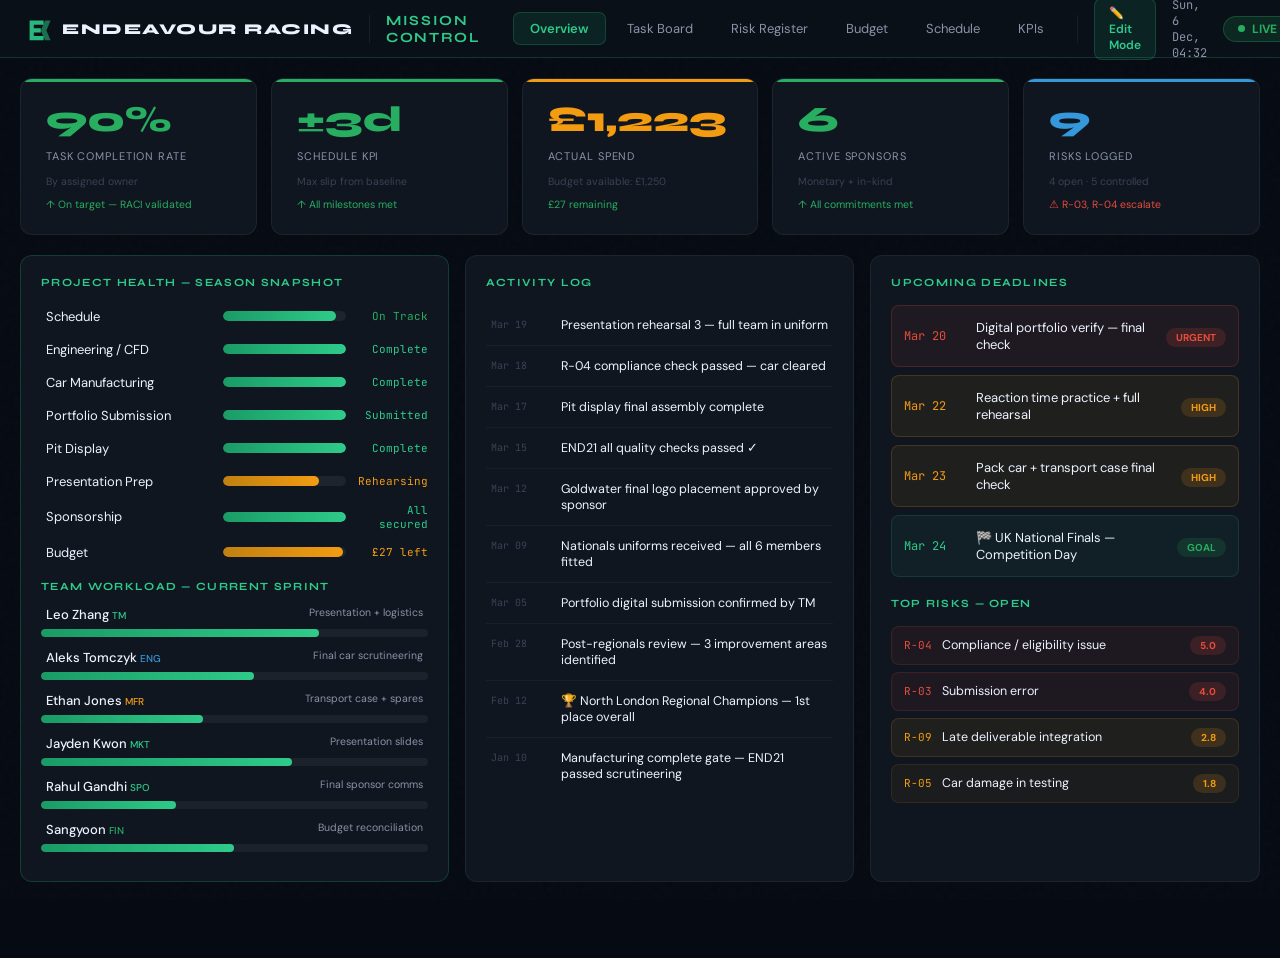
==== commit 1da6a791: "Remove stale Nationals countdown KPI card and rebalance KPI strip to 5 columns; keep header clock" ====
--- a/index.html
+++ b/index.html
@@ -62,7 +62,7 @@
   .editable:empty:before{content:attr(data-placeholder);opacity:.35;pointer-events:none}
 
   /* ── KPI CARDS ── */
-  .kpi-strip{display:grid;grid-template-columns:repeat(6,1fr);gap:14px;margin-bottom:20px}
+  .kpi-strip{display:grid;grid-template-columns:repeat(5,1fr);gap:14px;margin-bottom:20px}
   .kpi{background:var(--bg3);border:1px solid var(--b2);border-radius:12px;padding:20px;position:relative;overflow:hidden}
   .kpi::before{content:'';position:absolute;top:0;left:0;right:0;height:3px;background:var(--teal)}
   .kpi.warn::before{background:var(--yellow)}
@@ -78,9 +78,6 @@
   .kpi-sub{font-size:10.5px;color:var(--grey2);margin-top:6px}
   .kpi-trend{font-size:10.5px;margin-top:4px}
   .up{color:var(--green)}.down{color:var(--red)}
-  .kpi.countdown::before{background:linear-gradient(90deg,var(--teal2),var(--teal))}
-  .kpi.countdown .kpi-val{color:var(--teal)}
-  .countdown-sub{font-size:9px;color:var(--grey2);margin-top:2px;font-family:var(--mono)}
 
   /* ── OVERVIEW GRID ── */
   .ov-grid{display:grid;grid-template-columns:1.1fr 1fr 1fr;gap:16px}
@@ -296,12 +293,6 @@
       <div class="kpi-label editable" contenteditable="false">Risks Logged</div>
       <div class="kpi-sub editable" contenteditable="false">4 open · 5 controlled</div>
       <div class="kpi-trend down editable" contenteditable="false">⚠ R-03, R-04 escalate</div>
-    </div>
-    <div class="kpi countdown">
-      <div class="kpi-val" id="countdown-days">—</div>
-      <div class="kpi-label">Days to Nationals</div>
-      <div class="kpi-sub">Greenpower Nationals 2026</div>
-      <div class="countdown-sub" id="countdown-detail">Calculating…</div>
     </div>
   </div>
 
@@ -681,26 +672,10 @@
 </div>
 
 <script>
-  // ── CLOCK + COUNTDOWN ──
-  var NATIONALS = new Date('2026-10-17T09:00:00');
+  // ── CLOCK ──
   function tick(){
     var n=new Date();
     document.getElementById('clock').textContent=n.toLocaleString('en-GB',{weekday:'short',day:'numeric',month:'short',hour:'2-digit',minute:'2-digit'});
-    var diff=NATIONALS-n;
-    var dEl=document.getElementById('countdown-days');
-    var sEl=document.getElementById('countdown-detail');
-    if(dEl){
-      if(diff>0){
-        var days=Math.floor(diff/86400000);
-        var hrs=Math.floor((diff%86400000)/3600000);
-        var mins=Math.floor((diff%3600000)/60000);
-        dEl.textContent=days;
-        if(sEl)sEl.textContent=hrs+'h '+mins+'m remaining today';
-      }else{
-        dEl.textContent='0';
-        if(sEl)sEl.textContent='Race day!';
-      }
-    }
   }
   tick();setInterval(tick,30000);
 
